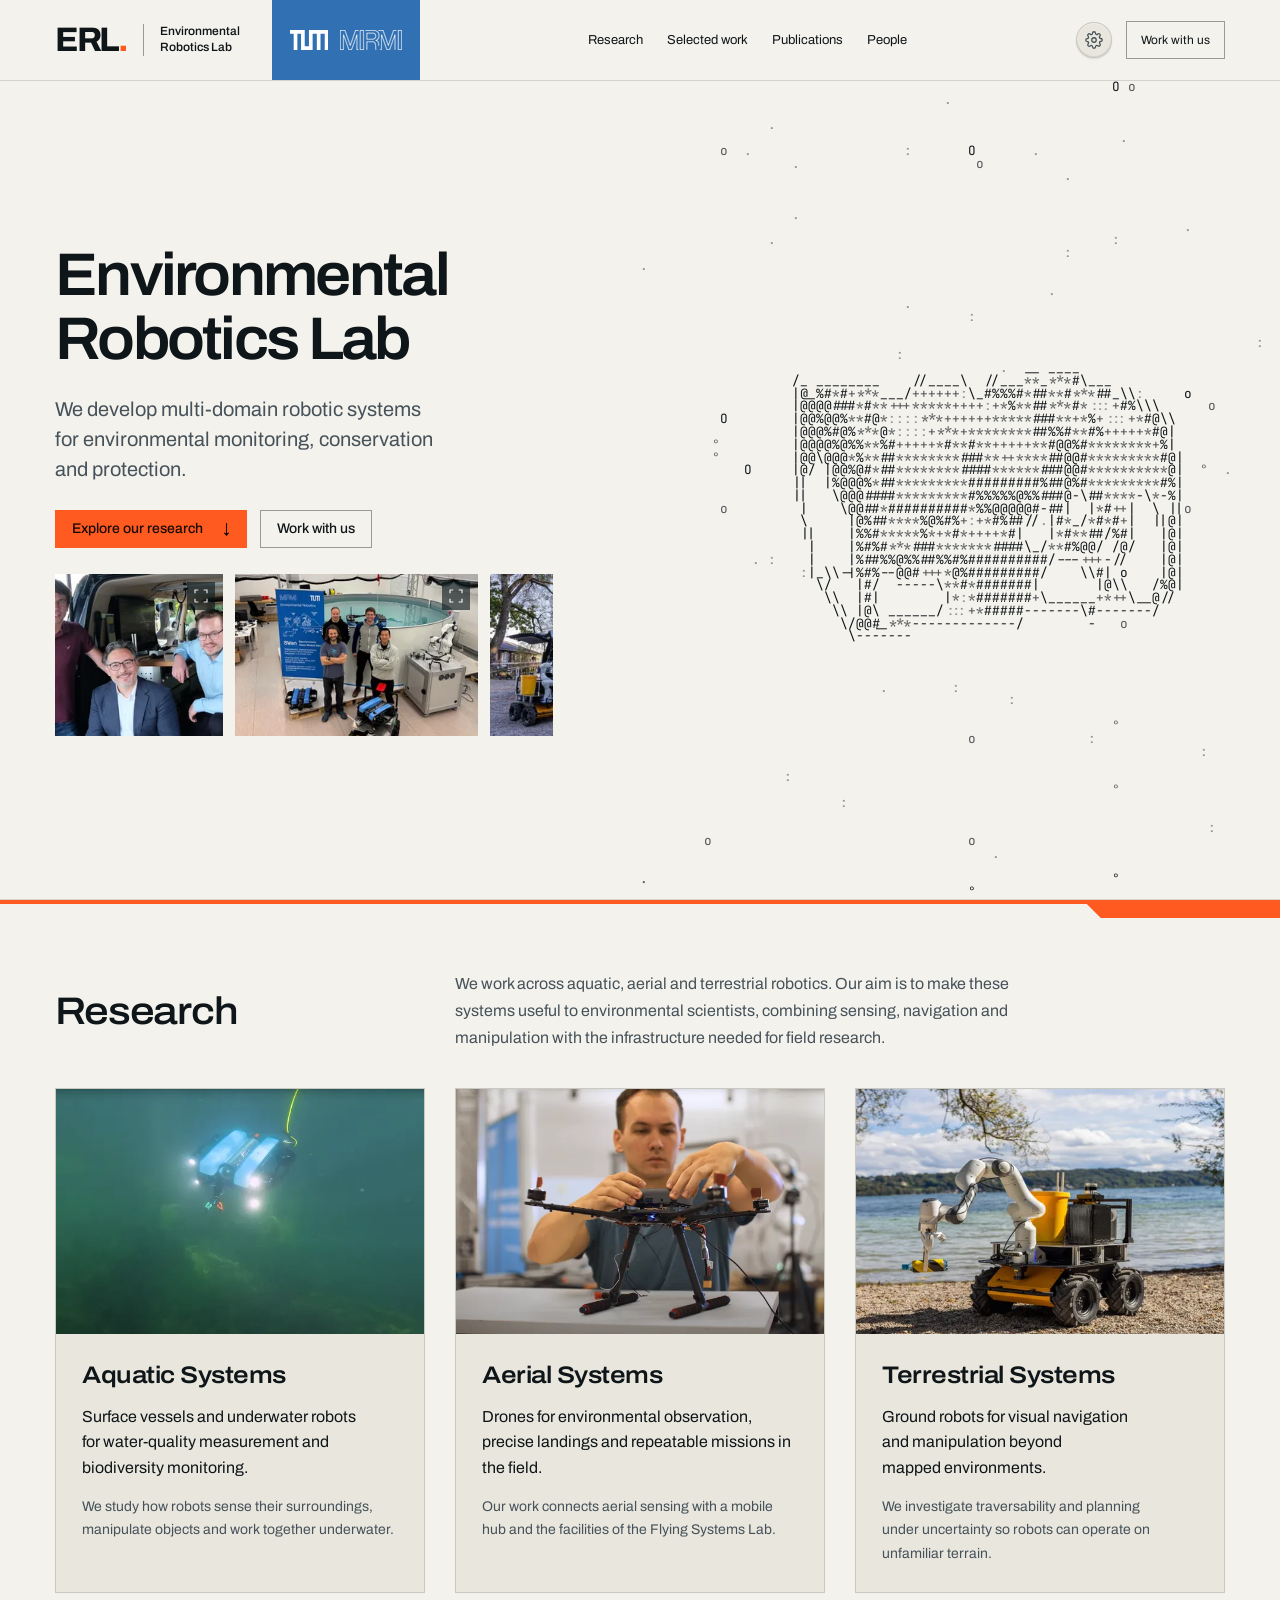
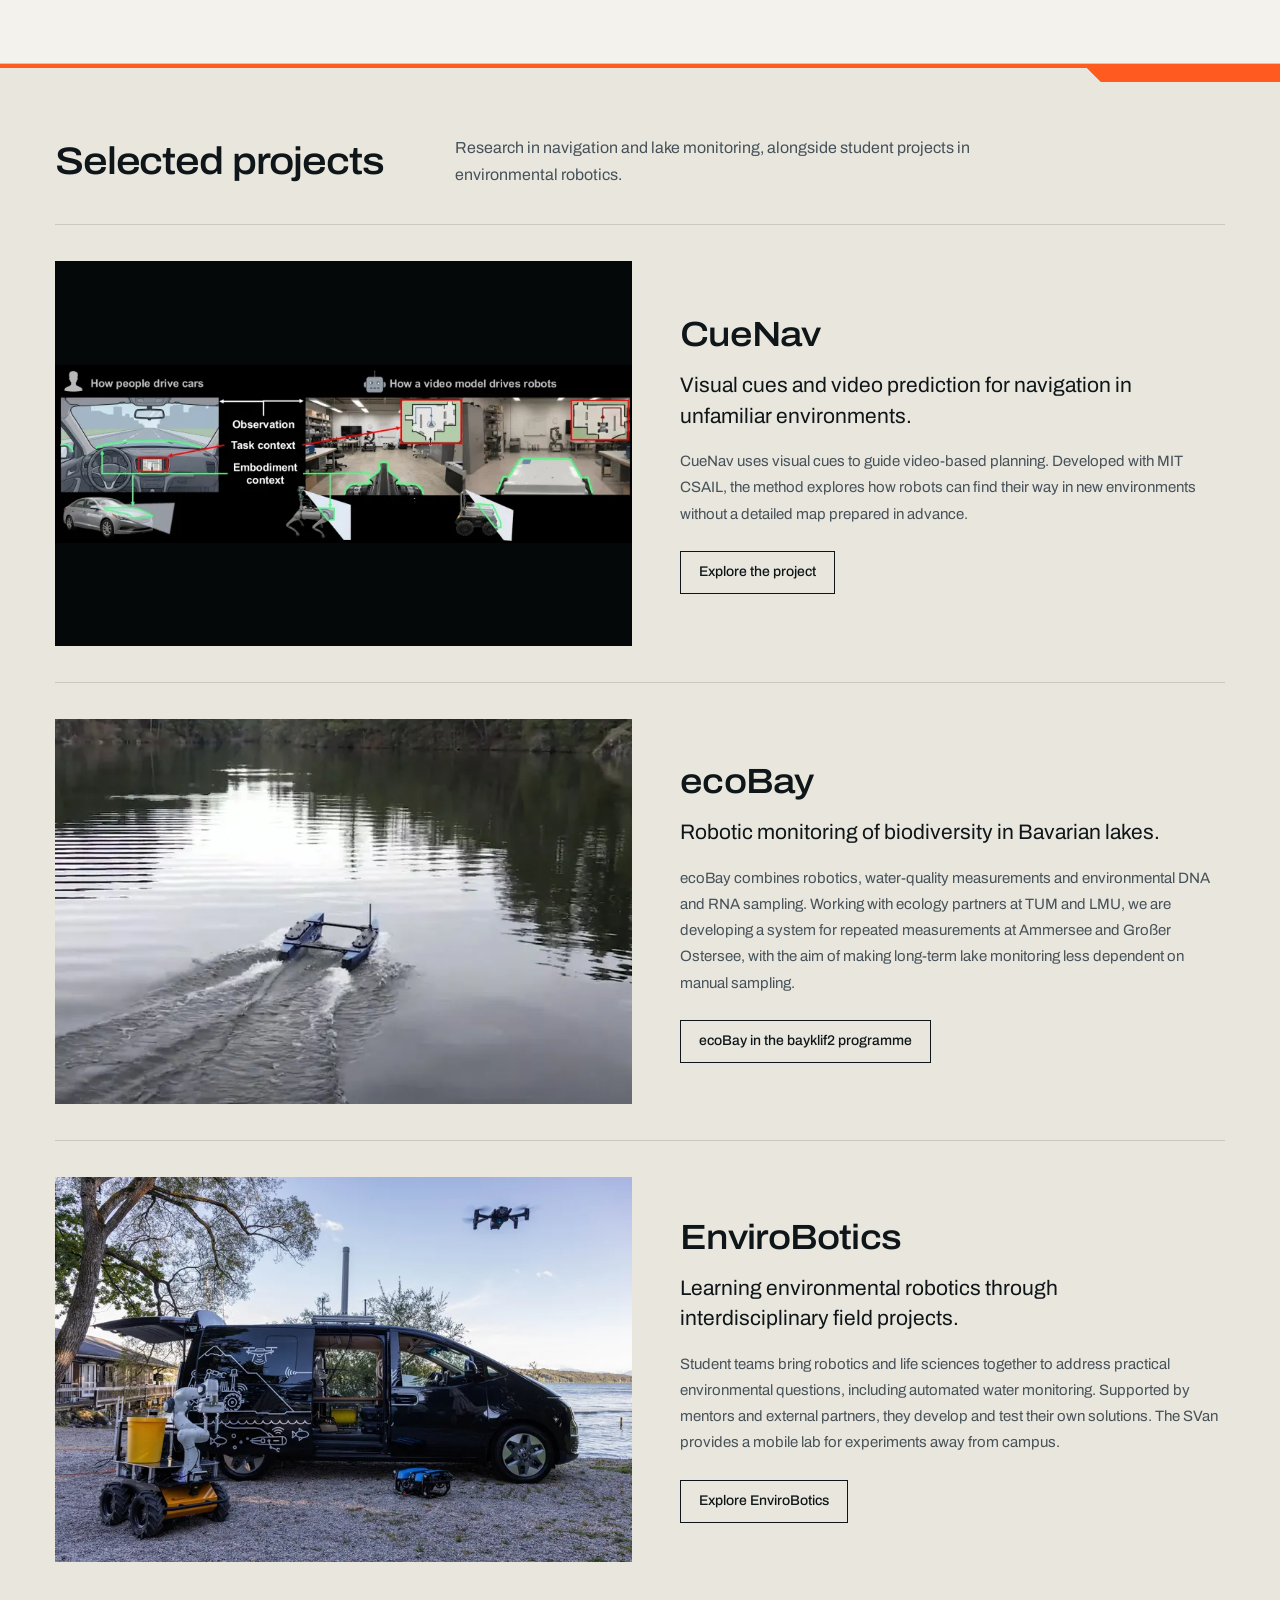
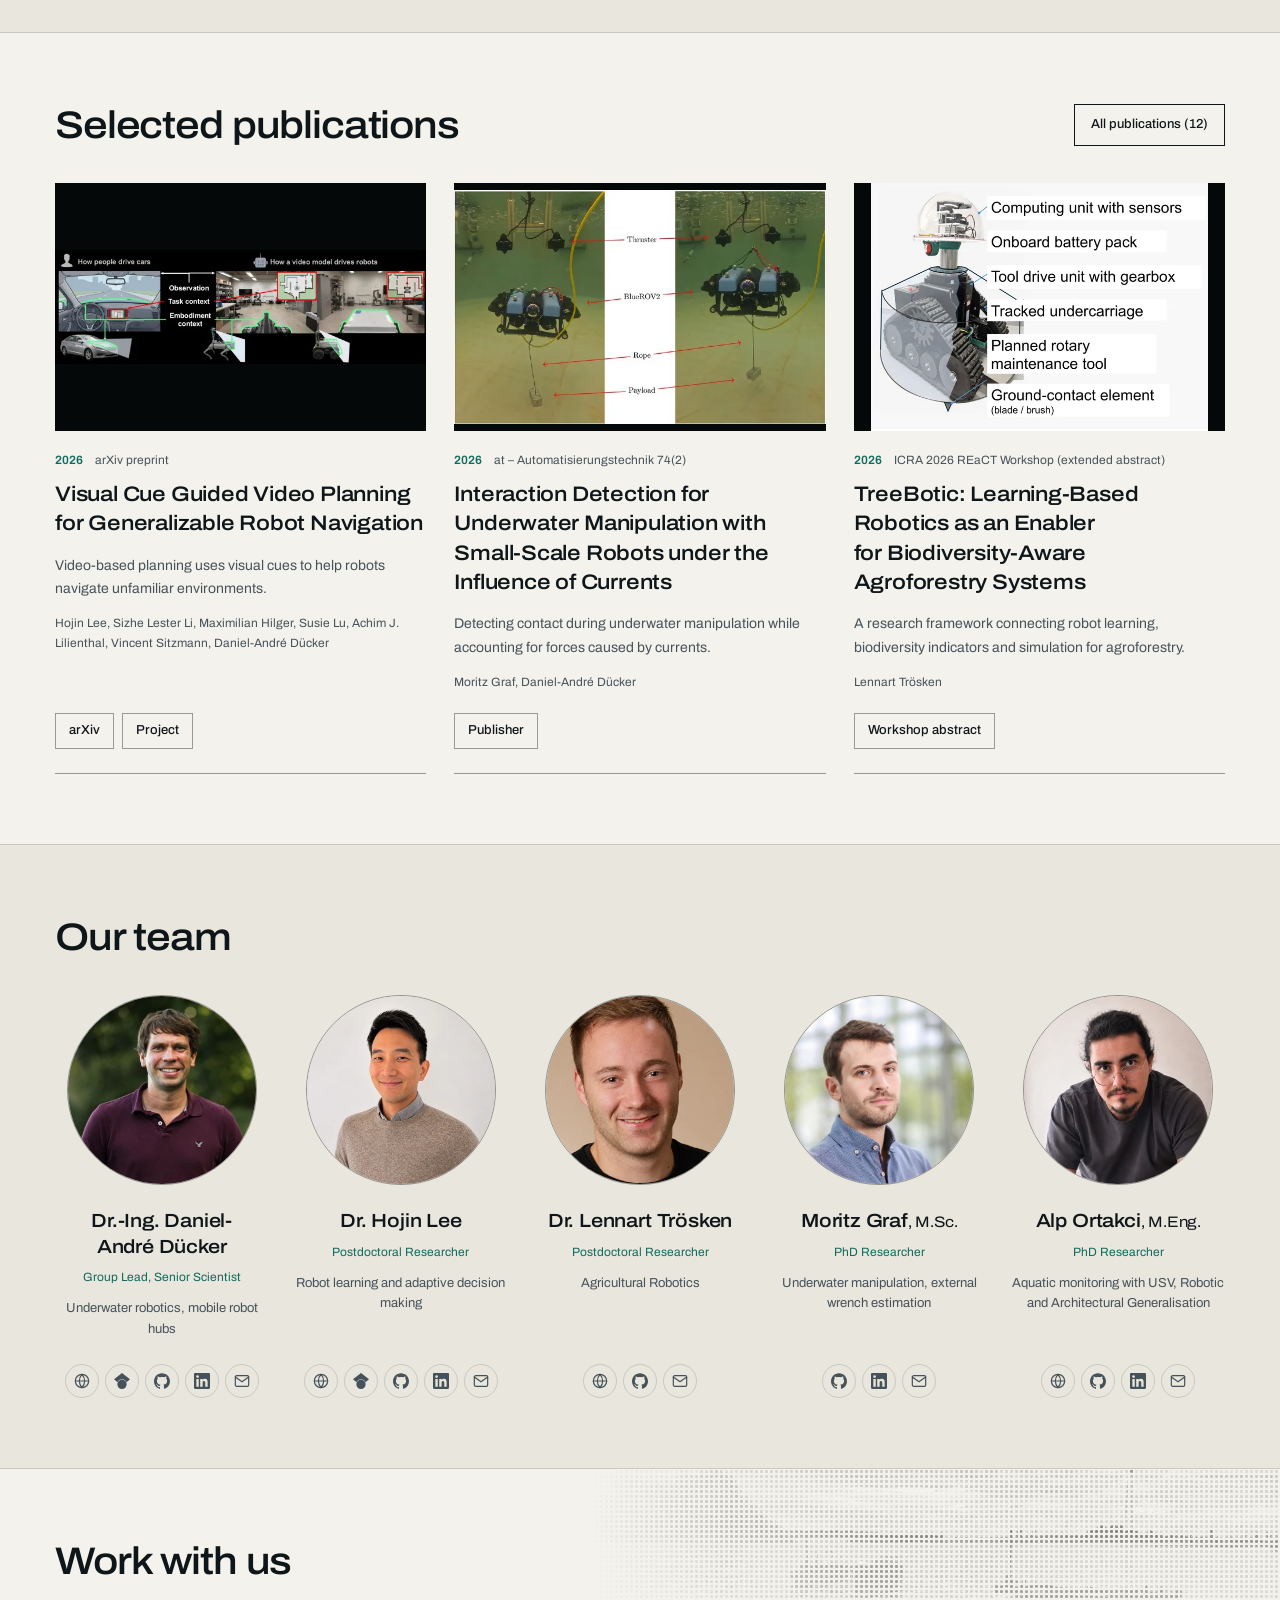
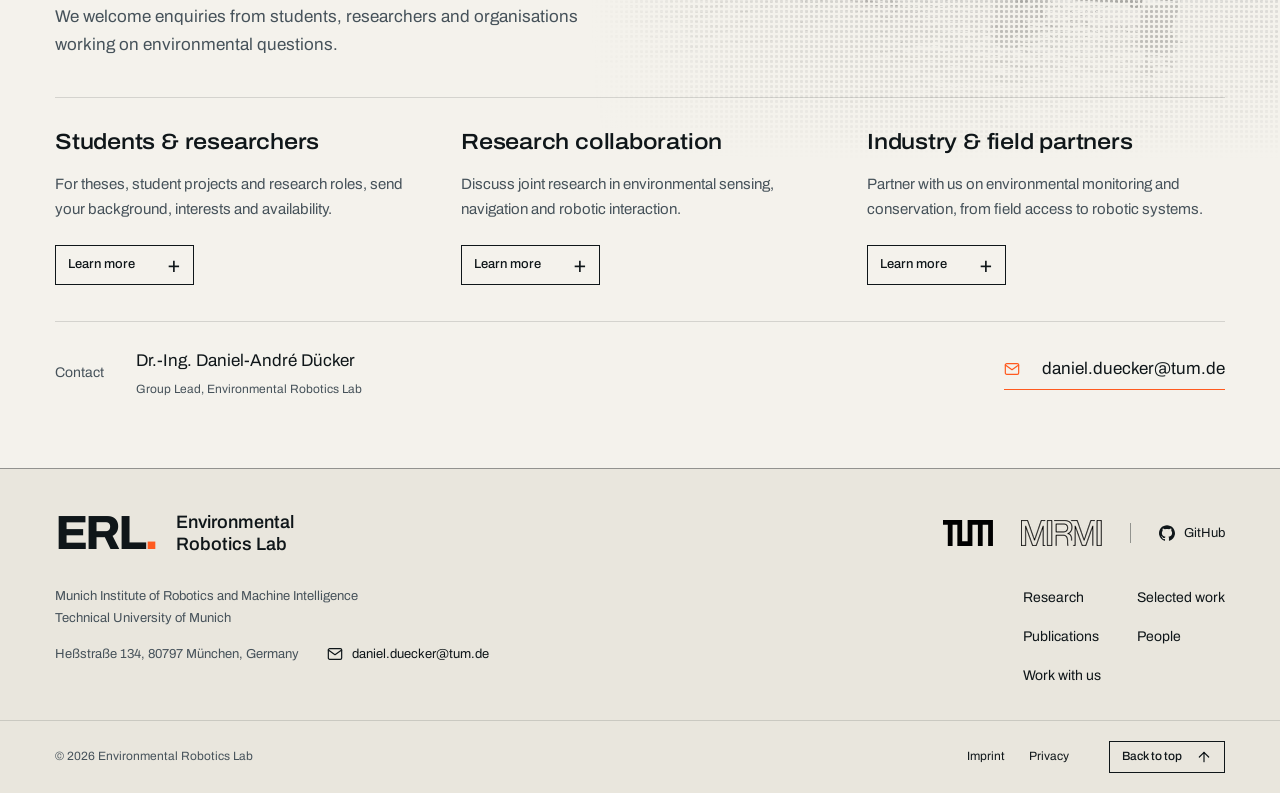
==== index.html @ d3797837 "Publish ERL placeholder website" ====
<!DOCTYPE html><html lang="en"><head><meta charset="utf-8"><meta name="viewport" content="width=device-width, initial-scale=1"><meta name="color-scheme" content="light dark"><title>Environmental Robotics Lab at TUM</title><meta name="description" content="We develop multi-domain robotic systems for environmental monitoring, conservation and protection."><meta property="og:title" content="Environmental Robotics Lab at TUM"><meta property="og:description" content="We develop multi-domain robotic systems for environmental monitoring, conservation and protection."><meta property="og:type" content="website"><meta property="og:url" content="https://environmentalroboticslab.org/"><meta property="og:locale" content="en_GB"><link rel="canonical" href="https://environmentalroboticslab.org/"><link rel="alternate" hreflang="en" href="https://environmentalroboticslab.org/"><link rel="alternate" hreflang="de" href="https://environmentalroboticslab.org/de/"><link rel="alternate" hreflang="x-default" href="https://environmentalroboticslab.org/"><link rel="icon" href="/favicon.svg" type="image/svg+xml"><script>
      (() => {
        let theme = matchMedia('(prefers-color-scheme: dark)').matches ? 'dark' : 'light';
        let motion = 'auto';
        try {
          const override = new URLSearchParams(location.search).get('theme') || localStorage.getItem('theme');
          if (override === 'light' || override === 'dark') theme = override;
          motion = localStorage.getItem('motion') || 'auto';
        } catch {}
        document.documentElement.dataset.theme = theme;
        document.documentElement.dataset.motionChoice = motion;
        document.documentElement.dataset.motion = motion === 'auto' ? (matchMedia('(prefers-reduced-motion: reduce)').matches ? 'reduce' : 'full') : motion;
      })();
    </script><link rel="stylesheet" href="/_astro/Layout.BZlH2zRc.css"><link rel="stylesheet" href="/_astro/index.ygDjmj-7.css"></head><body class="placeholder-site" id="page-top"><a class="skip" href="#main">Skip to content</a><header class="site-header"><div class="shell header-row"><a class="brand" href="/" aria-label="Environmental Robotics Lab at TUM"><span class="brand-mark">ERL<span aria-hidden="true">.</span></span><span class="brand-name">Environmental<br>Robotics Lab</span></a><div class="institution-marks"><a href="https://www.tum.de/en/" aria-label="Technical University of Munich"><svg xmlns:dc="http://purl.org/dc/elements/1.1/" xmlns:cc="http://creativecommons.org/ns#" xmlns:rdf="http://www.w3.org/1999/02/22-rdf-syntax-ns#" xmlns:svg="http://www.w3.org/2000/svg" xmlns:sodipodi="http://sodipodi.sourceforge.net/DTD/sodipodi-0.dtd" xmlns:inkscape="http://www.inkscape.org/namespaces/inkscape" id="Ebene_1" x="0px" y="0px" width="408.16" height="212.46684" viewBox="-16.014 -31 408.16 212.46684" enable-background="new -16.014 -31 149 114" xml:space="preserve" sodipodi:docname="TUM_Web_Logo_blau.svg" inkscape:version="1.0.1 (3bc2e813f5, 2020-09-07)" class="institution-mark"><metadata id="metadata13"><rdf:RDF><cc:Work rdf:about=""><dc:format>image/svg+xml</dc:format><dc:type rdf:resource="http://purl.org/dc/dcmitype/StillImage" /><dc:title>TUM_Web_Logo_blau</dc:title></cc:Work></rdf:RDF></metadata><defs id="defs11" /><sodipodi:namedview pagecolor="#ffffff" bordercolor="#666666" borderopacity="1" objecttolerance="10" gridtolerance="10" guidetolerance="10" inkscape:pageopacity="0" inkscape:pageshadow="2" inkscape:window-width="1920" inkscape:window-height="986" id="namedview9" showgrid="false" fit-margin-top="0" fit-margin-left="0" fit-margin-right="0" fit-margin-bottom="0" inkscape:zoom="1.754386" inkscape:cx="124.61021" inkscape:cy="115.2546" inkscape:window-x="-11" inkscape:window-y="-11" inkscape:window-maximized="1" inkscape:current-layer="Ebene_1" />
<title id="title2">TUM_Web_Logo_blau</title>
<desc id="desc4">TUM</desc>
<path fill="#3070b3" d="m 140.54052,-31 v 173.32822 h 44.72985 V -31 H 392.146 V 181.46685 H 353.00738 V 8.138629 H 308.2775 V 181.46685 H 269.13887 V 8.138629 H 224.40902 V 181.46685 H 101.4019 V 8.138629 H 62.26327 V 181.46685 H 23.12462 V 8.138629 H -16.014 V -31 Z" id="path6" style="stroke-width:5.59123" />
</svg></a><a href="https://www.mirmi.tum.de/en/mirmi/" aria-label="Munich Institute of Robotics and Machine Intelligence"><img src="/_astro/mirmi.BAgoNZDB_Z1UIhLS.webp" srcset="/_astro/mirmi.BAgoNZDB_Z1UIhLS.webp 1x, /_astro/mirmi.BAgoNZDB_12aJum.webp 2x, /_astro/mirmi.BAgoNZDB_1ezzxe.webp 3x" alt="MIRMI" loading="lazy" decoding="async" width="62" height="20" class="institution-mark"></a></div><nav class="desktop-nav" aria-label="Main navigation"><a href="/#research">Research</a><a href="/#work">Selected work</a><a href="/publications/">Publications</a><a href="/#people">People</a></nav><div class="header-tools"><details class="opt" data-options data-astro-cid-2rwairet><summary aria-label="Language, theme and motion" title="Language, theme and motion" data-astro-cid-2rwairet><svg class="opt__icon" width="18" height="18" viewBox="0 0 24 24" aria-hidden="true" fill="none" stroke="currentColor" stroke-width="1.7" stroke-linecap="round" stroke-linejoin="round" data-astro-cid-2rwairet><circle cx="12" cy="12" r="3" data-astro-cid-2rwairet></circle><path d="M19.4 15a1.65 1.65 0 0 0 .33 1.82l.06.06a2 2 0 1 1-2.83 2.83l-.06-.06a1.65 1.65 0 0 0-1.82-.33 1.65 1.65 0 0 0-1 1.51V21a2 2 0 1 1-4 0v-.09a1.65 1.65 0 0 0-1.08-1.51 1.65 1.65 0 0 0-1.82.33l-.06.06a2 2 0 1 1-2.83-2.83l.06-.06a1.65 1.65 0 0 0 .33-1.82 1.65 1.65 0 0 0-1.51-1H3a2 2 0 1 1 0-4h.09A1.65 1.65 0 0 0 4.6 9a1.65 1.65 0 0 0-.33-1.82l-.06-.06a2 2 0 1 1 2.83-2.83l.06.06a1.65 1.65 0 0 0 1.82.33H9a1.65 1.65 0 0 0 1-1.51V3a2 2 0 1 1 4 0v.09a1.65 1.65 0 0 0 1 1.51 1.65 1.65 0 0 0 1.82-.33l.06-.06a2 2 0 1 1 2.83 2.83l-.06.06a1.65 1.65 0 0 0-.33 1.82V9a1.65 1.65 0 0 0 1.51 1H21a2 2 0 1 1 0 4h-.09a1.65 1.65 0 0 0-1.51 1z" data-astro-cid-2rwairet></path></svg></summary><div class="opt__panel" data-astro-cid-2rwairet><p class="label" data-astro-cid-2rwairet>Language</p><div class="opt__row" role="group" aria-label="Language" data-astro-cid-2rwairet><a class="opt__choice opt__language" href="/" data-language-path="/" hreflang="en" lang="en" aria-current="true" data-astro-cid-2rwairet><span data-astro-cid-2rwairet>English</span><svg width="12" height="12" viewBox="0 0 16 16" fill="none" stroke="currentColor" stroke-width="1.8" aria-hidden="true" data-astro-cid-2rwairet><path d="m3 8 3 3 7-7" data-astro-cid-2rwairet></path></svg></a><a class="opt__choice opt__language" href="/de/" data-language-path="/de/" hreflang="de" lang="de" data-astro-cid-2rwairet><span data-astro-cid-2rwairet>Deutsch</span></a></div><p class="label" data-astro-cid-2rwairet>Theme</p><div class="opt__row" role="group" data-astro-cid-2rwairet><button type="button" class="opt__choice" data-theme-set="light" data-astro-cid-2rwairet>Light</button><button type="button" class="opt__choice" data-theme-set="dark" data-astro-cid-2rwairet>Dark</button></div><p class="label" data-astro-cid-2rwairet>Motion</p><div class="opt__row opt__row--3" role="group" data-astro-cid-2rwairet><button type="button" class="opt__choice" data-motion-set="auto" data-astro-cid-2rwairet>Auto</button><button type="button" class="opt__choice" data-motion-set="full" data-astro-cid-2rwairet>On</button><button type="button" class="opt__choice" data-motion-set="reduce" data-astro-cid-2rwairet>Off</button></div></div></details><script type="module">var e=()=>{document.querySelectorAll(`[data-language-path]`).forEach(e=>{e.href=`${e.dataset.languagePath}${location.search}${location.hash}`})};e(),window.addEventListener(`hashchange`,e),window.addEventListener(`popstate`,e);var t=document.documentElement,n=document.querySelectorAll(`[data-theme-set]`),r=()=>n.forEach(e=>e.setAttribute(`aria-current`,String(e.dataset.themeSet===t.dataset.theme)));n.forEach(e=>e.addEventListener(`click`,()=>{let n=e.dataset.themeSet===`dark`?`dark`:`light`;t.dataset.theme=n;try{localStorage.setItem(`theme`,n)}catch{}window.dispatchEvent(new CustomEvent(`themechange`,{detail:n})),r()})),r();var i=document.querySelectorAll(`[data-motion-set]`),a=()=>{try{return localStorage.getItem(`motion`)??`auto`}catch{return`auto`}},o=()=>{let e=a();i.forEach(t=>t.setAttribute(`aria-current`,String(t.dataset.motionSet===e)))};i.forEach(e=>e.addEventListener(`click`,()=>{let n=e.dataset.motionSet??`auto`;try{n===`auto`?localStorage.removeItem(`motion`):localStorage.setItem(`motion`,n)}catch{}let r=matchMedia(`(prefers-reduced-motion: reduce)`).matches?`reduce`:`full`;t.dataset.motionChoice=n,t.dataset.motion=n===`auto`?r:n,window.dispatchEvent(new CustomEvent(`motionchange`,{detail:t.dataset.motion})),o()})),o(),document.querySelectorAll(`[data-options]`).forEach(e=>{document.addEventListener(`click`,t=>{e.open&&!e.contains(t.target)&&(e.open=!1)}),e.addEventListener(`keydown`,t=>{t.key===`Escape`&&(e.open=!1,e.querySelector(`summary`)?.focus())})});</script><a class="header-contact" href="/#contact">Work with us</a><details class="mobile-menu"><summary>Menu<span aria-hidden="true">+</span></summary><nav aria-label="Mobile navigation"><a href="/#research">Research</a><a href="/#work">Selected work</a><a href="/publications/">Publications</a><a href="/#people">People</a><a href="/#contact">Work with us</a></nav></details></div></div></header><main id="main"><section class="intro" aria-labelledby="lab-title"><div class="shell intro-grid"><div class="intro-copy" data-hero-card><h1 id="lab-title">Environmental<br>Robotics Lab</h1><p class="intro-mission">We develop multi-domain robotic systems for environmental monitoring, conservation and protection.</p><div class="intro-actions"><a class="btn btn--signal" href="#research">Explore our research<span aria-hidden="true">↓</span></a><a class="btn intro-contact" href="#contact">Work with us</a></div><div class="intro-photos"><div class="photo-reel" data-reel data-astro-cid-y2kjb6ib><div class="photo-reel__viewport" tabindex="0" role="region" aria-label="Photographs from the lab and field" data-reel-viewport data-astro-cid-y2kjb6ib><div class="photo-reel__track" data-astro-cid-y2kjb6ib><div class="photo-reel__set" data-astro-cid-y2kjb6ib><figure class="photo-reel__frame" data-frame="svan-starnberg" data-astro-cid-y2kjb6ib><button class="photo-reel__open" type="button" data-photo-index="0" data-photo-full="/_astro/svan-starnberg.BFFXSBiD_Z103Bqs.webp" data-photo-caption="Presenting the SVan at Lake Starnberg" data-photo-credit="MIRMI" aria-label="Enlarge photograph: Presenting the SVan at Lake Starnberg" data-astro-cid-y2kjb6ib><picture data-astro-cid-y2kjb6ib="true"><source srcset="/_astro/svan-starnberg.BFFXSBiD_hq3xD.webp 320w, /_astro/svan-starnberg.BFFXSBiD_Z1CQUdt.webp 560w, /_astro/svan-starnberg.BFFXSBiD_Z22VrOw.webp 800w" type="image/webp" sizes="(min-width: 681px) 250px, 45vw"><img src="/_astro/svan-starnberg.BFFXSBiD_1lDxX.jpg" srcset="/_astro/svan-starnberg.BFFXSBiD_Z26AF2K.jpg 320w, /_astro/svan-starnberg.BFFXSBiD_13iu04.jpg 560w, /_astro/svan-starnberg.BFFXSBiD_DdWo1.jpg 800w" alt="Presenting the SVan at Lake Starnberg" sizes="(min-width: 681px) 250px, 45vw" loading="eager" data-astro-cid-y2kjb6ib="true" decoding="async" width="840" height="560"></picture><span class="photo-reel__expand" aria-hidden="true" data-astro-cid-y2kjb6ib><svg viewBox="0 0 24 24" width="16" height="16" fill="none" stroke="currentColor" stroke-width="1.8" data-astro-cid-y2kjb6ib><path d="M8 3H3v5m13-5h5v5M3 16v5h5m13-5v5h-5" data-astro-cid-y2kjb6ib></path></svg></span></button><figcaption data-astro-cid-y2kjb6ib>Presenting the SVan at Lake Starnberg<span data-astro-cid-y2kjb6ib>&copy; MIRMI</span></figcaption></figure><figure class="photo-reel__frame photo-reel__frame--group" data-frame="erl-group-2025" data-astro-cid-y2kjb6ib><button class="photo-reel__open" type="button" data-photo-index="1" data-photo-full="/_astro/team-lab.Znet0iZP_Z2oK2S5.webp" data-photo-caption="In the Environmental Robotics Lab, 2025" data-photo-credit aria-label="Enlarge photograph: In the Environmental Robotics Lab, 2025" data-astro-cid-y2kjb6ib><picture data-astro-cid-y2kjb6ib="true"><source srcset="/_astro/team-lab.Znet0iZP_Z8wGIw.webp 320w, /_astro/team-lab.Znet0iZP_Z1al8nY.webp 560w, /_astro/team-lab.Znet0iZP_1NRJ8I.webp 800w" type="image/webp" sizes="(min-width: 681px) 250px, 45vw"><img src="/_astro/team-lab.Znet0iZP_1242o0.jpg" srcset="/_astro/team-lab.Znet0iZP_26DYDF.jpg 320w, /_astro/team-lab.Znet0iZP_14PxYd.jpg 560w, /_astro/team-lab.Znet0iZP_l2fsJ.jpg 800w" alt="In the Environmental Robotics Lab, 2025" sizes="(min-width: 681px) 250px, 45vw" loading="eager" data-astro-cid-y2kjb6ib="true" decoding="async" width="1600" height="2133"></picture><span class="photo-reel__expand" aria-hidden="true" data-astro-cid-y2kjb6ib><svg viewBox="0 0 24 24" width="16" height="16" fill="none" stroke="currentColor" stroke-width="1.8" data-astro-cid-y2kjb6ib><path d="M8 3H3v5m13-5h5v5M3 16v5h5m13-5v5h-5" data-astro-cid-y2kjb6ib></path></svg></span></button><figcaption data-astro-cid-y2kjb6ib>In the Environmental Robotics Lab, 2025</figcaption></figure><figure class="photo-reel__frame" data-frame="svan-team" data-astro-cid-y2kjb6ib><button class="photo-reel__open" type="button" data-photo-index="2" data-photo-full="/_astro/svan-team.ByA7DaCm_ZsvGXE.webp" data-photo-caption="The SVan with aerial, ground and underwater robots" data-photo-credit aria-label="Enlarge photograph: The SVan with aerial, ground and underwater robots" data-astro-cid-y2kjb6ib><picture data-astro-cid-y2kjb6ib="true"><source srcset="/_astro/svan-team.ByA7DaCm_Z1xKvhz.webp 320w, /_astro/svan-team.ByA7DaCm_Z19W3gS.webp 560w, /_astro/svan-team.ByA7DaCm_Z24p6s9.webp 800w" type="image/webp" sizes="(min-width: 681px) 250px, 45vw"><img src="/_astro/svan-team.ByA7DaCm_Zgq2wm.jpg" srcset="/_astro/svan-team.ByA7DaCm_23A8Qn.jpg 320w, /_astro/svan-team.ByA7DaCm_2roAR4.jpg 560w, /_astro/svan-team.ByA7DaCm_1wVxFN.jpg 800w" alt="The SVan with aerial, ground and underwater robots" sizes="(min-width: 681px) 250px, 45vw" loading="eager" data-astro-cid-y2kjb6ib="true" decoding="async" width="2000" height="1334"></picture><span class="photo-reel__expand" aria-hidden="true" data-astro-cid-y2kjb6ib><svg viewBox="0 0 24 24" width="16" height="16" fill="none" stroke="currentColor" stroke-width="1.8" data-astro-cid-y2kjb6ib><path d="M8 3H3v5m13-5h5v5M3 16v5h5m13-5v5h-5" data-astro-cid-y2kjb6ib></path></svg></span></button><figcaption data-astro-cid-y2kjb6ib>The SVan with aerial, ground and underwater robots</figcaption></figure><figure class="photo-reel__frame" data-frame="mirmi-underwater-lab" data-astro-cid-y2kjb6ib><button class="photo-reel__open" type="button" data-photo-index="3" data-photo-full="/_astro/underwater-lab.B7HQhKQm_1DU628.webp" data-photo-caption="The Underwater Systems Lab" data-photo-credit="MIRMI" aria-label="Enlarge photograph: The Underwater Systems Lab" data-astro-cid-y2kjb6ib><picture data-astro-cid-y2kjb6ib="true"><source srcset="/_astro/underwater-lab.B7HQhKQm_xcN0e.webp 320w, /_astro/underwater-lab.B7HQhKQm_Z1a0AeV.webp 560w, /_astro/underwater-lab.B7HQhKQm_Z29NfJR.webp 800w" type="image/webp" sizes="(min-width: 681px) 250px, 45vw"><img src="/_astro/underwater-lab.B7HQhKQm_y4lwN.jpg" srcset="/_astro/underwater-lab.B7HQhKQm_Z1t4qkv.jpg 320w, /_astro/underwater-lab.B7HQhKQm_1STjeg.jpg 560w, /_astro/underwater-lab.B7HQhKQm_T6DIk.jpg 800w" alt="The Underwater Systems Lab" sizes="(min-width: 681px) 250px, 45vw" loading="eager" data-astro-cid-y2kjb6ib="true" decoding="async" width="2000" height="1500"></picture><span class="photo-reel__expand" aria-hidden="true" data-astro-cid-y2kjb6ib><svg viewBox="0 0 24 24" width="16" height="16" fill="none" stroke="currentColor" stroke-width="1.8" data-astro-cid-y2kjb6ib><path d="M8 3H3v5m13-5h5v5M3 16v5h5m13-5v5h-5" data-astro-cid-y2kjb6ib></path></svg></span></button><figcaption data-astro-cid-y2kjb6ib>The Underwater Systems Lab<span data-astro-cid-y2kjb6ib>&copy; MIRMI</span></figcaption></figure><figure class="photo-reel__frame" data-frame="drone-field" data-astro-cid-y2kjb6ib><button class="photo-reel__open" type="button" data-photo-index="4" data-photo-full="/_astro/drone-field.CZsC-nvO_1E63QA.webp" data-photo-caption="Drone flight during field work" data-photo-credit aria-label="Enlarge photograph: Drone flight during field work" data-astro-cid-y2kjb6ib><picture data-astro-cid-y2kjb6ib="true"><source srcset="/_astro/drone-field.CZsC-nvO_Z28nDnq.webp 320w, /_astro/drone-field.CZsC-nvO_1jPjT.webp 560w, /_astro/drone-field.CZsC-nvO_2mzF1f.webp 800w" type="image/webp" sizes="(min-width: 681px) 250px, 45vw"><img src="/_astro/drone-field.CZsC-nvO_Z14fdel.jpg" srcset="/_astro/drone-field.CZsC-nvO_1e2el2.jpg 320w, /_astro/drone-field.CZsC-nvO_Z1GrpKz.jpg 560w, /_astro/drone-field.CZsC-nvO_DNoUL.jpg 800w" alt="Drone flight during field work" sizes="(min-width: 681px) 250px, 45vw" loading="lazy" data-astro-cid-y2kjb6ib="true" decoding="async" width="2000" height="1334"></picture><span class="photo-reel__expand" aria-hidden="true" data-astro-cid-y2kjb6ib><svg viewBox="0 0 24 24" width="16" height="16" fill="none" stroke="currentColor" stroke-width="1.8" data-astro-cid-y2kjb6ib><path d="M8 3H3v5m13-5h5v5M3 16v5h5m13-5v5h-5" data-astro-cid-y2kjb6ib></path></svg></span></button><figcaption data-astro-cid-y2kjb6ib>Drone flight during field work</figcaption></figure><figure class="photo-reel__frame" data-frame="svan-field" data-astro-cid-y2kjb6ib><button class="photo-reel__open" type="button" data-photo-index="5" data-photo-full="/_astro/svan-field.Ca-mg3RB_1EUya.webp" data-photo-caption="The SVan and its robot team" data-photo-credit="Hyundai" aria-label="Enlarge photograph: The SVan and its robot team" data-astro-cid-y2kjb6ib><picture data-astro-cid-y2kjb6ib="true"><source srcset="/_astro/svan-field.Ca-mg3RB_vTtYX.webp 320w, /_astro/svan-field.Ca-mg3RB_ZxjdTV.webp 560w, /_astro/svan-field.Ca-mg3RB_2qYn7s.webp 800w" type="image/webp" sizes="(min-width: 681px) 250px, 45vw"><img src="/_astro/svan-field.Ca-mg3RB_2qgBHJ.jpg" srcset="/_astro/svan-field.Ca-mg3RB_Z2j5WqL.jpg 320w, /_astro/svan-field.Ca-mg3RB_1GRssg.jpg 560w, /_astro/svan-field.Ca-mg3RB_Zo14jh.jpg 800w" alt="The SVan and its robot team" sizes="(min-width: 681px) 250px, 45vw" loading="lazy" data-astro-cid-y2kjb6ib="true" decoding="async" width="840" height="560"></picture><span class="photo-reel__expand" aria-hidden="true" data-astro-cid-y2kjb6ib><svg viewBox="0 0 24 24" width="16" height="16" fill="none" stroke="currentColor" stroke-width="1.8" data-astro-cid-y2kjb6ib><path d="M8 3H3v5m13-5h5v5M3 16v5h5m13-5v5h-5" data-astro-cid-y2kjb6ib></path></svg></span></button><figcaption data-astro-cid-y2kjb6ib>The SVan and its robot team<span data-astro-cid-y2kjb6ib>&copy; Hyundai</span></figcaption></figure><figure class="photo-reel__frame" data-frame="husky-shore" data-astro-cid-y2kjb6ib><button class="photo-reel__open" type="button" data-photo-index="6" data-photo-full="/_astro/husky-shore.7jEYjudq_gYQL2.webp" data-photo-caption="Husky ground robot with a manipulator at the lake shore" data-photo-credit aria-label="Enlarge photograph: Husky ground robot with a manipulator at the lake shore" data-astro-cid-y2kjb6ib><picture data-astro-cid-y2kjb6ib="true"><source srcset="/_astro/husky-shore.7jEYjudq_1umBVi.webp 320w, /_astro/husky-shore.7jEYjudq_1wFgXK.webp 560w, /_astro/husky-shore.7jEYjudq_2hoEKr.webp 800w" type="image/webp" sizes="(min-width: 681px) 250px, 45vw"><img src="/_astro/husky-shore.7jEYjudq_Z1xHV9g.jpg" srcset="/_astro/husky-shore.7jEYjudq_ZdoD9b.jpg 320w, /_astro/husky-shore.7jEYjudq_Zb5Y6I.jpg 560w, /_astro/husky-shore.7jEYjudq_yCoEX.jpg 800w" alt="Husky ground robot with a manipulator at the lake shore" sizes="(min-width: 681px) 250px, 45vw" loading="lazy" data-astro-cid-y2kjb6ib="true" decoding="async" width="2000" height="1500"></picture><span class="photo-reel__expand" aria-hidden="true" data-astro-cid-y2kjb6ib><svg viewBox="0 0 24 24" width="16" height="16" fill="none" stroke="currentColor" stroke-width="1.8" data-astro-cid-y2kjb6ib><path d="M8 3H3v5m13-5h5v5M3 16v5h5m13-5v5h-5" data-astro-cid-y2kjb6ib></path></svg></span></button><figcaption data-astro-cid-y2kjb6ib>Husky ground robot with a manipulator at the lake shore</figcaption></figure><figure class="photo-reel__frame" data-frame="lab-rov" data-astro-cid-y2kjb6ib><button class="photo-reel__open" type="button" data-photo-index="7" data-photo-full="/_astro/lab-rov.DZ6GX-1U_1IDtr1.webp" data-photo-caption="Preparing an underwater robot" data-photo-credit="Hyundai" aria-label="Enlarge photograph: Preparing an underwater robot" data-astro-cid-y2kjb6ib><picture data-astro-cid-y2kjb6ib="true"><source srcset="/_astro/lab-rov.DZ6GX-1U_ZgQ4A2.webp 320w, /_astro/lab-rov.DZ6GX-1U_1tI9KU.webp 560w, /_astro/lab-rov.DZ6GX-1U_Z9pzPg.webp 800w" type="image/webp" sizes="(min-width: 681px) 250px, 45vw"><img src="/_astro/lab-rov.DZ6GX-1U_ZXTVGS.jpg" srcset="/_astro/lab-rov.DZ6GX-1U_1MbQan.jpg 320w, /_astro/lab-rov.DZ6GX-1U_Z1wq3hB.jpg 560w, /_astro/lab-rov.DZ6GX-1U_1TCkU9.jpg 800w" alt="Preparing an underwater robot" sizes="(min-width: 681px) 250px, 45vw" loading="lazy" data-astro-cid-y2kjb6ib="true" decoding="async" width="840" height="560"></picture><span class="photo-reel__expand" aria-hidden="true" data-astro-cid-y2kjb6ib><svg viewBox="0 0 24 24" width="16" height="16" fill="none" stroke="currentColor" stroke-width="1.8" data-astro-cid-y2kjb6ib><path d="M8 3H3v5m13-5h5v5M3 16v5h5m13-5v5h-5" data-astro-cid-y2kjb6ib></path></svg></span></button><figcaption data-astro-cid-y2kjb6ib>Preparing an underwater robot<span data-astro-cid-y2kjb6ib>&copy; Hyundai</span></figcaption></figure><figure class="photo-reel__frame" data-frame="field-equipment" data-astro-cid-y2kjb6ib><button class="photo-reel__open" type="button" data-photo-index="8" data-photo-full="/_astro/field-equipment.shcoHc1h_276IKD.webp" data-photo-caption="Preparing the robots and equipment for field work" data-photo-credit aria-label="Enlarge photograph: Preparing the robots and equipment for field work" data-astro-cid-y2kjb6ib><picture data-astro-cid-y2kjb6ib="true"><source srcset="/_astro/field-equipment.shcoHc1h_Z1wb3oL.webp 320w, /_astro/field-equipment.shcoHc1h_qImbV.webp 560w, /_astro/field-equipment.shcoHc1h_Z1X8Ch4.webp 800w" type="image/webp" sizes="(min-width: 681px) 250px, 45vw"><img src="/_astro/field-equipment.shcoHc1h_Z1kYvIU.jpg" srcset="/_astro/field-equipment.shcoHc1h_1UDwGv.jpg 320w, /_astro/field-equipment.shcoHc1h_Z1bDbvI.jpg 560w, /_astro/field-equipment.shcoHc1h_1tFWOd.jpg 800w" alt="Preparing the robots and equipment for field work" sizes="(min-width: 681px) 250px, 45vw" loading="lazy" data-astro-cid-y2kjb6ib="true" decoding="async" width="2000" height="1500"></picture><span class="photo-reel__expand" aria-hidden="true" data-astro-cid-y2kjb6ib><svg viewBox="0 0 24 24" width="16" height="16" fill="none" stroke="currentColor" stroke-width="1.8" data-astro-cid-y2kjb6ib><path d="M8 3H3v5m13-5h5v5M3 16v5h5m13-5v5h-5" data-astro-cid-y2kjb6ib></path></svg></span></button><figcaption data-astro-cid-y2kjb6ib>Preparing the robots and equipment for field work</figcaption></figure><figure class="photo-reel__frame" data-frame="mirmi-husky" data-astro-cid-y2kjb6ib><button class="photo-reel__open" type="button" data-photo-index="9" data-photo-full="/_astro/hero.CRDC8Xeg_IJ7wm.webp" data-photo-caption="The Husky A200 on the shore" data-photo-credit="MIRMI" aria-label="Enlarge photograph: The Husky A200 on the shore" data-astro-cid-y2kjb6ib><picture data-astro-cid-y2kjb6ib="true"><source srcset="/_astro/hero.CRDC8Xeg_ZSfmCL.webp 320w, /_astro/hero.CRDC8Xeg_Zv3wAC.webp 560w, /_astro/hero.CRDC8Xeg_1ghINu.webp 800w" type="image/webp" sizes="(min-width: 681px) 250px, 45vw"><img src="/_astro/hero.CRDC8Xeg_1KFMjd.jpg" srcset="/_astro/hero.CRDC8Xeg_ZYbIGO.jpg 320w, /_astro/hero.CRDC8Xeg_ZAYSEF.jpg 560w, /_astro/hero.CRDC8Xeg_1almJr.jpg 800w" alt="The Husky A200 on the shore" sizes="(min-width: 681px) 250px, 45vw" loading="lazy" data-astro-cid-y2kjb6ib="true" decoding="async" width="1920" height="1080"></picture><span class="photo-reel__expand" aria-hidden="true" data-astro-cid-y2kjb6ib><svg viewBox="0 0 24 24" width="16" height="16" fill="none" stroke="currentColor" stroke-width="1.8" data-astro-cid-y2kjb6ib><path d="M8 3H3v5m13-5h5v5M3 16v5h5m13-5v5h-5" data-astro-cid-y2kjb6ib></path></svg></span></button><figcaption data-astro-cid-y2kjb6ib>The Husky A200 on the shore<span data-astro-cid-y2kjb6ib>&copy; MIRMI</span></figcaption></figure><figure class="photo-reel__frame" data-frame="svan-husky" data-astro-cid-y2kjb6ib><button class="photo-reel__open" type="button" data-photo-index="10" data-photo-full="/_astro/svan-husky.B1PPVNvh_2ri6xu.webp" data-photo-caption="The ground robot leaves the SVan" data-photo-credit="Hyundai" aria-label="Enlarge photograph: The ground robot leaves the SVan" data-astro-cid-y2kjb6ib><picture data-astro-cid-y2kjb6ib="true"><source srcset="/_astro/svan-husky.B1PPVNvh_Z28EsOD.webp 320w, /_astro/svan-husky.B1PPVNvh_1RiW4o.webp 560w, /_astro/svan-husky.B1PPVNvh_ZdzzH9.webp 800w" type="image/webp" sizes="(min-width: 681px) 250px, 45vw"><img src="/_astro/svan-husky.B1PPVNvh_Zeil6R.jpg" srcset="/_astro/svan-husky.B1PPVNvh_6wdxy.jpg 320w, /_astro/svan-husky.B1PPVNvh_ZWGuml.jpg 560w, /_astro/svan-husky.B1PPVNvh_21B6F3.jpg 800w" alt="The ground robot leaves the SVan" sizes="(min-width: 681px) 250px, 45vw" loading="lazy" data-astro-cid-y2kjb6ib="true" decoding="async" width="840" height="560"></picture><span class="photo-reel__expand" aria-hidden="true" data-astro-cid-y2kjb6ib><svg viewBox="0 0 24 24" width="16" height="16" fill="none" stroke="currentColor" stroke-width="1.8" data-astro-cid-y2kjb6ib><path d="M8 3H3v5m13-5h5v5M3 16v5h5m13-5v5h-5" data-astro-cid-y2kjb6ib></path></svg></span></button><figcaption data-astro-cid-y2kjb6ib>The ground robot leaves the SVan<span data-astro-cid-y2kjb6ib>&copy; Hyundai</span></figcaption></figure><figure class="photo-reel__frame" data-frame="lab-gripper" data-astro-cid-y2kjb6ib><button class="photo-reel__open" type="button" data-photo-index="11" data-photo-full="/_astro/lab-gripper.DUZh8WIg_1MgPO5.webp" data-photo-caption="Adjusting a gripper" data-photo-credit="Hyundai" aria-label="Enlarge photograph: Adjusting a gripper" data-astro-cid-y2kjb6ib><picture data-astro-cid-y2kjb6ib="true"><source srcset="/_astro/lab-gripper.DUZh8WIg_Z1anCtf.webp 320w, /_astro/lab-gripper.DUZh8WIg_gyd8Q.webp 560w, /_astro/lab-gripper.DUZh8WIg_ZCSP2p.webp 800w" type="image/webp" sizes="(min-width: 681px) 250px, 45vw"><img src="/_astro/lab-gripper.DUZh8WIg_V6oQ.jpg" srcset="/_astro/lab-gripper.DUZh8WIg_2qX1EH.jpg 320w, /_astro/lab-gripper.DUZh8WIg_Z1chgw8.jpg 560w, /_astro/lab-gripper.DUZh8WIg_Z26JjHo.jpg 800w" alt="Adjusting a gripper" sizes="(min-width: 681px) 250px, 45vw" loading="lazy" data-astro-cid-y2kjb6ib="true" decoding="async" width="840" height="560"></picture><span class="photo-reel__expand" aria-hidden="true" data-astro-cid-y2kjb6ib><svg viewBox="0 0 24 24" width="16" height="16" fill="none" stroke="currentColor" stroke-width="1.8" data-astro-cid-y2kjb6ib><path d="M8 3H3v5m13-5h5v5M3 16v5h5m13-5v5h-5" data-astro-cid-y2kjb6ib></path></svg></span></button><figcaption data-astro-cid-y2kjb6ib>Adjusting a gripper<span data-astro-cid-y2kjb6ib>&copy; Hyundai</span></figcaption></figure><figure class="photo-reel__frame" data-frame="mirmi-flying-lab" data-astro-cid-y2kjb6ib><button class="photo-reel__open" type="button" data-photo-index="12" data-photo-full="/_astro/flying-lab.ND0EibVc_V21AY.webp" data-photo-caption="The Flying Systems Lab" data-photo-credit="MIRMI" aria-label="Enlarge photograph: The Flying Systems Lab" data-astro-cid-y2kjb6ib><picture data-astro-cid-y2kjb6ib="true"><source srcset="/_astro/flying-lab.ND0EibVc_1xpLM9.webp 320w, /_astro/flying-lab.ND0EibVc_PARto.webp 560w, /_astro/flying-lab.ND0EibVc_QcGTR.webp 800w" type="image/webp" sizes="(min-width: 681px) 250px, 45vw"><img src="/_astro/flying-lab.ND0EibVc_Z2b2zs2.jpg" srcset="/_astro/flying-lab.ND0EibVc_4zi7a.jpg 320w, /_astro/flying-lab.ND0EibVc_ZCeBbA.jpg 560w, /_astro/flying-lab.ND0EibVc_ZBCLK7.jpg 800w" alt="The Flying Systems Lab" sizes="(min-width: 681px) 250px, 45vw" loading="lazy" data-astro-cid-y2kjb6ib="true" decoding="async" width="1210" height="908"></picture><span class="photo-reel__expand" aria-hidden="true" data-astro-cid-y2kjb6ib><svg viewBox="0 0 24 24" width="16" height="16" fill="none" stroke="currentColor" stroke-width="1.8" data-astro-cid-y2kjb6ib><path d="M8 3H3v5m13-5h5v5M3 16v5h5m13-5v5h-5" data-astro-cid-y2kjb6ib></path></svg></span></button><figcaption data-astro-cid-y2kjb6ib>The Flying Systems Lab<span data-astro-cid-y2kjb6ib>&copy; MIRMI</span></figcaption></figure><figure class="photo-reel__frame" data-frame="svan-arm" data-astro-cid-y2kjb6ib><button class="photo-reel__open" type="button" data-photo-index="13" data-photo-full="/_astro/svan-arm.BhM7BFff_Z2qCOdS.webp" data-photo-caption="The mobile manipulator at the SVan" data-photo-credit="Hyundai" aria-label="Enlarge photograph: The mobile manipulator at the SVan" data-astro-cid-y2kjb6ib><picture data-astro-cid-y2kjb6ib="true"><source srcset="/_astro/svan-arm.BhM7BFff_Z1E2M5G.webp 320w, /_astro/svan-arm.BhM7BFff_19odaW.webp 560w, /_astro/svan-arm.BhM7BFff_ZTnMbV.webp 800w" type="image/webp" sizes="(min-width: 681px) 250px, 45vw"><img src="/_astro/svan-arm.BhM7BFff_Z7JDOW.jpg" srcset="/_astro/svan-arm.BhM7BFff_1n3jEN.jpg 320w, /_astro/svan-arm.BhM7BFff_ZSGNRu.jpg 560w, /_astro/svan-arm.BhM7BFff_27Hjyy.jpg 800w" alt="The mobile manipulator at the SVan" sizes="(min-width: 681px) 250px, 45vw" loading="lazy" data-astro-cid-y2kjb6ib="true" decoding="async" width="840" height="560"></picture><span class="photo-reel__expand" aria-hidden="true" data-astro-cid-y2kjb6ib><svg viewBox="0 0 24 24" width="16" height="16" fill="none" stroke="currentColor" stroke-width="1.8" data-astro-cid-y2kjb6ib><path d="M8 3H3v5m13-5h5v5M3 16v5h5m13-5v5h-5" data-astro-cid-y2kjb6ib></path></svg></span></button><figcaption data-astro-cid-y2kjb6ib>The mobile manipulator at the SVan<span data-astro-cid-y2kjb6ib>&copy; Hyundai</span></figcaption></figure><figure class="photo-reel__frame" data-frame="lab-drone-build" data-astro-cid-y2kjb6ib><button class="photo-reel__open" type="button" data-photo-index="14" data-photo-full="/_astro/lab-drone-build.BRE1HMnp_ZeN119.webp" data-photo-caption="Working on a drone" data-photo-credit="Hyundai" aria-label="Enlarge photograph: Working on a drone" data-astro-cid-y2kjb6ib><picture data-astro-cid-y2kjb6ib="true"><source srcset="/_astro/lab-drone-build.BRE1HMnp_XpfjV.webp 320w, /_astro/lab-drone-build.BRE1HMnp_1nbKv6.webp 560w, /_astro/lab-drone-build.BRE1HMnp_1R9lsJ.webp 800w" type="image/webp" sizes="(min-width: 681px) 250px, 45vw"><img src="/_astro/lab-drone-build.BRE1HMnp_WPeLs.jpg" srcset="/_astro/lab-drone-build.BRE1HMnp_Z22FnHb.jpg 320w, /_astro/lab-drone-build.BRE1HMnp_Z1CSRw1.jpg 560w, /_astro/lab-drone-build.BRE1HMnp_Z18Vhyn.jpg 800w" alt="Working on a drone" sizes="(min-width: 681px) 250px, 45vw" loading="lazy" data-astro-cid-y2kjb6ib="true" decoding="async" width="840" height="560"></picture><span class="photo-reel__expand" aria-hidden="true" data-astro-cid-y2kjb6ib><svg viewBox="0 0 24 24" width="16" height="16" fill="none" stroke="currentColor" stroke-width="1.8" data-astro-cid-y2kjb6ib><path d="M8 3H3v5m13-5h5v5M3 16v5h5m13-5v5h-5" data-astro-cid-y2kjb6ib></path></svg></span></button><figcaption data-astro-cid-y2kjb6ib>Working on a drone<span data-astro-cid-y2kjb6ib>&copy; Hyundai</span></figcaption></figure><figure class="photo-reel__frame" data-frame="mirmi-bluerov2" data-astro-cid-y2kjb6ib><button class="photo-reel__open" type="button" data-photo-index="15" data-photo-full="/_astro/hero.Cu0DKiqY_Z2vGY6w.webp" data-photo-caption="The BlueROV2 at the lake" data-photo-credit="MIRMI" aria-label="Enlarge photograph: The BlueROV2 at the lake" data-astro-cid-y2kjb6ib><picture data-astro-cid-y2kjb6ib="true"><source srcset="/_astro/hero.Cu0DKiqY_lFGtY.webp 320w, /_astro/hero.Cu0DKiqY_Z1bUyWO.webp 560w, /_astro/hero.Cu0DKiqY_Zc8A9G.webp 800w" type="image/webp" sizes="(min-width: 681px) 250px, 45vw"><img src="/_astro/hero.Cu0DKiqY_14t2J3.jpg" srcset="/_astro/hero.Cu0DKiqY_fJkpV.jpg 320w, /_astro/hero.Cu0DKiqY_Z1hQV1R.jpg 560w, /_astro/hero.Cu0DKiqY_Zi4WdJ.jpg 800w" alt="The BlueROV2 at the lake" sizes="(min-width: 681px) 250px, 45vw" loading="lazy" data-astro-cid-y2kjb6ib="true" decoding="async" width="2400" height="1600"></picture><span class="photo-reel__expand" aria-hidden="true" data-astro-cid-y2kjb6ib><svg viewBox="0 0 24 24" width="16" height="16" fill="none" stroke="currentColor" stroke-width="1.8" data-astro-cid-y2kjb6ib><path d="M8 3H3v5m13-5h5v5M3 16v5h5m13-5v5h-5" data-astro-cid-y2kjb6ib></path></svg></span></button><figcaption data-astro-cid-y2kjb6ib>The BlueROV2 at the lake<span data-astro-cid-y2kjb6ib>&copy; MIRMI</span></figcaption></figure><figure class="photo-reel__frame" data-frame="svan-inside" data-astro-cid-y2kjb6ib><button class="photo-reel__open" type="button" data-photo-index="16" data-photo-full="/_astro/svan-inside.DwChFEyE_Z1Umx8K.webp" data-photo-caption="Inside the SVan" data-photo-credit="Hyundai" aria-label="Enlarge photograph: Inside the SVan" data-astro-cid-y2kjb6ib><picture data-astro-cid-y2kjb6ib="true"><source srcset="/_astro/svan-inside.DwChFEyE_ca7mQ.webp 320w, /_astro/svan-inside.DwChFEyE_1D6WYW.webp 560w, /_astro/svan-inside.DwChFEyE_IDTNG.webp 800w" type="image/webp" sizes="(min-width: 681px) 250px, 45vw"><img src="/_astro/svan-inside.DwChFEyE_1ntQfW.jpg" srcset="/_astro/svan-inside.DwChFEyE_Z1gFmi8.jpg 320w, /_astro/svan-inside.DwChFEyE_agtjX.jpg 560w, /_astro/svan-inside.DwChFEyE_ZJbyQi.jpg 800w" alt="Inside the SVan" sizes="(min-width: 681px) 250px, 45vw" loading="lazy" data-astro-cid-y2kjb6ib="true" decoding="async" width="840" height="560"></picture><span class="photo-reel__expand" aria-hidden="true" data-astro-cid-y2kjb6ib><svg viewBox="0 0 24 24" width="16" height="16" fill="none" stroke="currentColor" stroke-width="1.8" data-astro-cid-y2kjb6ib><path d="M8 3H3v5m13-5h5v5M3 16v5h5m13-5v5h-5" data-astro-cid-y2kjb6ib></path></svg></span></button><figcaption data-astro-cid-y2kjb6ib>Inside the SVan<span data-astro-cid-y2kjb6ib>&copy; Hyundai</span></figcaption></figure><figure class="photo-reel__frame" data-frame="lab-drone" data-astro-cid-y2kjb6ib><button class="photo-reel__open" type="button" data-photo-index="17" data-photo-full="/_astro/lab-drone.DkpEHpT5_1oVQlQ.webp" data-photo-caption="A drone in the lab" data-photo-credit="Hyundai" aria-label="Enlarge photograph: A drone in the lab" data-astro-cid-y2kjb6ib><picture data-astro-cid-y2kjb6ib="true"><source srcset="/_astro/lab-drone.DkpEHpT5_2aYNLM.webp 320w, /_astro/lab-drone.DkpEHpT5_1PQDCe.webp 560w, /_astro/lab-drone.DkpEHpT5_20I3Xi.webp 800w" type="image/webp" sizes="(min-width: 681px) 250px, 45vw"><img src="/_astro/lab-drone.DkpEHpT5_1NG73J.jpg" srcset="/_astro/lab-drone.DkpEHpT5_ZmFu8I.jpg 320w, /_astro/lab-drone.DkpEHpT5_ZGNEih.jpg 560w, /_astro/lab-drone.DkpEHpT5_ZwWeWd.jpg 800w" alt="A drone in the lab" sizes="(min-width: 681px) 250px, 45vw" loading="lazy" data-astro-cid-y2kjb6ib="true" decoding="async" width="840" height="560"></picture><span class="photo-reel__expand" aria-hidden="true" data-astro-cid-y2kjb6ib><svg viewBox="0 0 24 24" width="16" height="16" fill="none" stroke="currentColor" stroke-width="1.8" data-astro-cid-y2kjb6ib><path d="M8 3H3v5m13-5h5v5M3 16v5h5m13-5v5h-5" data-astro-cid-y2kjb6ib></path></svg></span></button><figcaption data-astro-cid-y2kjb6ib>A drone in the lab<span data-astro-cid-y2kjb6ib>&copy; Hyundai</span></figcaption></figure><figure class="photo-reel__frame" data-frame="mirmi-svan" data-astro-cid-y2kjb6ib><button class="photo-reel__open" type="button" data-photo-index="18" data-photo-full="/_astro/hero.C-kpcyl2_Z10sCB2.webp" data-photo-caption="The SVan with its robot team" data-photo-credit="MIRMI" aria-label="Enlarge photograph: The SVan with its robot team" data-astro-cid-y2kjb6ib><picture data-astro-cid-y2kjb6ib="true"><source srcset="/_astro/hero.C-kpcyl2_Fc8sC.webp 320w, /_astro/hero.C-kpcyl2_1EBSV0.webp 560w, /_astro/hero.C-kpcyl2_Z2pMg4N.webp 800w" type="image/webp" sizes="(min-width: 681px) 250px, 45vw"><img src="/_astro/hero.C-kpcyl2_Z1K5R8m.jpg" srcset="/_astro/hero.C-kpcyl2_zfLoz.jpg 320w, /_astro/hero.C-kpcyl2_1yFwQW.jpg 560w, /_astro/hero.C-kpcyl2_Z2vIC8Q.jpg 800w" alt="The SVan with its robot team" sizes="(min-width: 681px) 250px, 45vw" loading="lazy" data-astro-cid-y2kjb6ib="true" decoding="async" width="2400" height="1601"></picture><span class="photo-reel__expand" aria-hidden="true" data-astro-cid-y2kjb6ib><svg viewBox="0 0 24 24" width="16" height="16" fill="none" stroke="currentColor" stroke-width="1.8" data-astro-cid-y2kjb6ib><path d="M8 3H3v5m13-5h5v5M3 16v5h5m13-5v5h-5" data-astro-cid-y2kjb6ib></path></svg></span></button><figcaption data-astro-cid-y2kjb6ib>The SVan with its robot team<span data-astro-cid-y2kjb6ib>&copy; MIRMI</span></figcaption></figure></div></div></div><dialog class="photo-viewer" data-photo-dialog aria-label="Photo gallery" data-astro-cid-y2kjb6ib><div class="photo-viewer__toolbar" data-astro-cid-y2kjb6ib><span class="photo-viewer__count" data-photo-count aria-live="polite" data-astro-cid-y2kjb6ib></span><button class="photo-viewer__close" type="button" data-photo-close autofocus data-astro-cid-y2kjb6ib>Close<svg aria-hidden="true" width="18" height="18" viewBox="0 0 24 24" fill="none" stroke="currentColor" stroke-width="1.8" data-astro-cid-y2kjb6ib><path d="m5 5 14 14M19 5 5 19" data-astro-cid-y2kjb6ib></path></svg></button></div><div class="photo-viewer__stage" data-astro-cid-y2kjb6ib><img data-photo-image alt="" decoding="async" data-astro-cid-y2kjb6ib><p class="photo-viewer__loading" data-photo-loading data-loading-text="Loading photograph..." data-error-text="This photograph could not be loaded." role="status" hidden data-astro-cid-y2kjb6ib></p><button class="photo-viewer__previous" type="button" data-photo-prev aria-label="Previous photograph" data-astro-cid-y2kjb6ib><svg aria-hidden="true" width="24" height="24" viewBox="0 0 24 24" fill="none" stroke="currentColor" stroke-width="1.8" data-astro-cid-y2kjb6ib><path d="m15 5-7 7 7 7" data-astro-cid-y2kjb6ib></path></svg></button><button class="photo-viewer__next" type="button" data-photo-next aria-label="Next photograph" data-astro-cid-y2kjb6ib><svg aria-hidden="true" width="24" height="24" viewBox="0 0 24 24" fill="none" stroke="currentColor" stroke-width="1.8" data-astro-cid-y2kjb6ib><path d="m9 5 7 7-7 7" data-astro-cid-y2kjb6ib></path></svg></button></div><div class="photo-viewer__caption" data-astro-cid-y2kjb6ib><p data-photo-caption data-astro-cid-y2kjb6ib></p><small data-photo-credit data-astro-cid-y2kjb6ib></small></div></dialog></div><script type="module">document.querySelectorAll(`[data-reel]`).forEach(e=>{let t=e.querySelector(`[data-reel-viewport]`),n=e.querySelector(`.photo-reel__track`),r=e.querySelector(`.photo-reel__set`),i=[...r.querySelectorAll(`[data-photo-index]`)],a=e.querySelector(`[data-photo-dialog]`),o=a.querySelector(`[data-photo-image]`),s=a.querySelector(`[data-photo-caption]`),c=a.querySelector(`[data-photo-credit]`),l=a.querySelector(`[data-photo-count]`),u=a.querySelector(`[data-photo-loading]`),d=0,f=0,p=``,m=0,h=0,g=document.documentElement.dataset.motionChoice===`reduce`,_=!1,v=!1,y=!1,b=!0,x=0,S=0,C=0;if(!i.length)return;if(i.length>1){let e=r.cloneNode(!0);e.setAttribute(`aria-hidden`,`true`),e.classList.add(`photo-reel__copy`),e.querySelectorAll(`button`).forEach(e=>{e.tabIndex=-1}),e.querySelectorAll(`img`).forEach(e=>{e.alt=``,e.loading=`lazy`}),n.append(e)}let w=e=>{d=(e+i.length)%i.length;let t=i[d].dataset;o.hidden=!1,o.alt=t.photoCaption||``,u.hidden=!1,u.textContent=u.dataset.loadingText||``,o.src=t.photoFull,s.textContent=t.photoCaption||``,c.textContent=t.photoCredit?`\u00a9 ${t.photoCredit}`:``,c.hidden=!t.photoCredit,l.textContent=`${d+1} / ${i.length}`};o.addEventListener(`load`,()=>{u.hidden=!0}),o.addEventListener(`error`,()=>{o.hidden=!0,u.hidden=!1,u.textContent=u.dataset.errorText||``}),t.addEventListener(`click`,e=>{let t=e.target.closest(`[data-photo-index]`);t&&!a.open&&(e.detail&&(Math.abs(e.clientX-m)>10||Math.abs(e.clientY-h)>10)||(f=Number(t.dataset.photoIndex),w(f),p=document.body.style.overflow,document.body.style.overflow=`hidden`,a.showModal()))}),a.querySelector(`[data-photo-close]`).addEventListener(`click`,()=>a.close()),a.querySelector(`[data-photo-prev]`).addEventListener(`click`,()=>w(d-1)),a.querySelector(`[data-photo-next]`).addEventListener(`click`,()=>w(d+1)),a.querySelectorAll(`[data-photo-prev], [data-photo-next]`).forEach(e=>{e.disabled=i.length<2}),a.addEventListener(`keydown`,e=>{if(e.key===`Tab`){let t=[...a.querySelectorAll(`button:not(:disabled)`)],n=t[0],r=t[t.length-1];e.shiftKey&&document.activeElement===n?(e.preventDefault(),r.focus()):!e.shiftKey&&document.activeElement===r&&(e.preventDefault(),n.focus())}(e.key===`ArrowLeft`||e.key===`ArrowRight`)&&(e.preventDefault(),w(d+(e.key===`ArrowRight`?1:-1)))}),a.addEventListener(`click`,e=>{if(e.target!==a)return;let t=a.getBoundingClientRect();(e.clientX<t.left||e.clientX>t.right||e.clientY<t.top||e.clientY>t.bottom)&&a.close()}),a.addEventListener(`close`,()=>{document.body.style.overflow=p,S&&t.scrollLeft>=S&&(t.scrollLeft%=S),C=t.scrollLeft,i[f].focus({preventScroll:!0})});let T=()=>{S=r.getBoundingClientRect().width};new ResizeObserver(T).observe(r),T(),new IntersectionObserver(([e])=>{b=e.isIntersecting}).observe(e),t.addEventListener(`pointerenter`,e=>{e.pointerType===`mouse`&&(_=!0)}),t.addEventListener(`pointerleave`,()=>{_=!1});let E=()=>{v=t.matches(`:focus-visible`)||!!t.querySelector(`:focus-visible`)};t.addEventListener(`focusin`,E),t.addEventListener(`focusout`,()=>requestAnimationFrame(E)),t.addEventListener(`pointerdown`,e=>{y=!0,m=e.clientX,h=e.clientY}),window.addEventListener(`pointerup`,()=>{y=!1}),t.addEventListener(`pointercancel`,()=>{y=!1}),window.addEventListener(`motionchange`,()=>{g=document.documentElement.dataset.motionChoice===`reduce`});let D=e=>{let n=Math.min(50,e-(x||e));x=e,i.length>1&&b&&!document.hidden&&!g&&!_&&!v&&!y&&!a.open&&S?(C+=n/1e3*45,C>=S&&(C%=S),t.scrollLeft=C):C=t.scrollLeft,requestAnimationFrame(D)};requestAnimationFrame(D)});</script></div></div><div class="intro-scene"><style>astro-island,astro-slot,astro-static-slot{display:contents}</style><script>(function(){let e=async e=>{await(await e())()};(self.Astro||(self.Astro={})).only=e,window.dispatchEvent(new Event(`astro:only`))})();</script><script>(function(){function e(t){"@babel/helpers - typeof";return e=typeof Symbol==`function`&&typeof Symbol.iterator==`symbol`?function(e){return typeof e}:function(e){return e&&typeof Symbol==`function`&&e.constructor===Symbol&&e!==Symbol.prototype?`symbol`:typeof e},e(t)}function t(t,n){if(e(t)!=`object`||!t)return t;var r=t[Symbol.toPrimitive];if(r!==void 0){var i=r.call(t,n||`default`);if(e(i)!=`object`)return i;throw TypeError(`@@toPrimitive must return a primitive value.`)}return(n===`string`?String:Number)(t)}function n(n){var r=t(n,`string`);return e(r)==`symbol`?r:r+``}function r(e,t,r){return(t=n(t))in e?Object.defineProperty(e,t,{value:r,enumerable:!0,configurable:!0,writable:!0}):e[t]=r,e}let i=/* @__PURE__ */ new Set([`__proto__`,`constructor`,`prototype`]);{let e={0:e=>a(e),1:e=>n(e),2:e=>new RegExp(e),3:e=>new Date(e),4:e=>new Map(n(e)),5:e=>new Set(n(e)),6:e=>BigInt(e),7:e=>new URL(e),8:e=>new Uint8Array(e),9:e=>new Uint16Array(e),10:e=>new Uint32Array(e),11:e=>1/0*e},t=t=>{let[n,r]=t;return n in e?e[n](r):void 0},n=e=>e.map(t),a=e=>typeof e!=`object`||!e?e:Object.fromEntries(Object.entries(e).map(([e,n])=>[e,t(n)]));class o extends HTMLElement{constructor(...e){super(...e),r(this,`Component`,void 0),r(this,`hydrator`,void 0),r(this,`hydrate`,async()=>{var e;if(!this.hydrator||!this.isConnected)return;let t=(e=this.parentElement)==null?void 0:e.closest(`astro-island[ssr]`);if(t){t.addEventListener(`astro:hydrate`,this.hydrate,{once:!0});return}let n=this.querySelectorAll(`astro-slot`),r={},i=this.querySelectorAll(`template[data-astro-template]`);for(let e of i){let t=e.closest(this.tagName);t!=null&&t.isSameNode(this)&&(r[e.getAttribute(`data-astro-template`)||`default`]=e.innerHTML,e.remove())}for(let e of n){let t=e.closest(this.tagName);t!=null&&t.isSameNode(this)&&(r[e.getAttribute(`name`)||`default`]=e.innerHTML)}let o;try{o=this.hasAttribute(`props`)?a(JSON.parse(this.getAttribute(`props`))):{}}catch(e){let t=this.getAttribute(`component-url`)||`<unknown>`,n=this.getAttribute(`component-export`);throw n&&(t+=` (export ${n})`),console.error(`[hydrate] Error parsing props for component ${t}`,this.getAttribute(`props`),e),e}await this.hydrator(this)(this.Component,o,r,{client:this.getAttribute(`client`)}),this.removeAttribute(`ssr`),this.dispatchEvent(new CustomEvent(`astro:hydrate`))}),r(this,`unmount`,()=>{this.isConnected||this.dispatchEvent(new CustomEvent(`astro:unmount`))})}disconnectedCallback(){document.removeEventListener(`astro:after-swap`,this.unmount),document.addEventListener(`astro:after-swap`,this.unmount,{once:!0})}connectedCallback(){if(!this.hasAttribute(`await-children`)||document.readyState===`interactive`||document.readyState===`complete`)this.childrenConnectedCallback();else{let e=()=>{document.removeEventListener(`DOMContentLoaded`,e),t.disconnect(),this.childrenConnectedCallback()},t=new MutationObserver(()=>{var t;((t=this.lastChild)==null?void 0:t.nodeType)===Node.COMMENT_NODE&&this.lastChild.nodeValue===`astro:end`&&(this.lastChild.remove(),e())});t.observe(this,{childList:!0}),document.addEventListener(`DOMContentLoaded`,e)}}async childrenConnectedCallback(){let e=this.getAttribute(`before-hydration-url`);e&&await import(e),this.start()}getRetryImportUrl(e){let t=new URL(e,document.baseURI);return t.searchParams.set(`astro-retry`,Date.now().toString()),t.toString()}async importWithRetry(e){try{return await import(e)}catch(t){return await new Promise(e=>setTimeout(e,1e3)),import(this.getRetryImportUrl(e))}}handleHydrationError(e){let t=this.getAttribute(`component-url`),n=new CustomEvent(`astro:hydration-error`,{cancelable:!0,bubbles:!0,composed:!0,detail:{error:e,componentUrl:t}});this.dispatchEvent(n)&&console.error(`[astro-island] Error hydrating ${t}`,e)}async start(){let e=JSON.parse(this.getAttribute(`opts`)),t=this.getAttribute(`client`);if(Astro[t]===void 0)window.addEventListener(`astro:${t}`,()=>this.start(),{once:!0});else try{await Astro[t](async()=>{let e=this.getAttribute(`renderer-url`);try{let[t,{default:n}]=await Promise.all([this.importWithRetry(this.getAttribute(`component-url`)),e?this.importWithRetry(e):Promise.resolve({default:()=>()=>{}})]),r=this.getAttribute(`component-export`)||`default`;if(r.includes(`.`)){this.Component=t;for(let e of r.split(`.`)){if(i.has(e)||!this.Component||typeof this.Component!=`object`&&typeof this.Component!=`function`||!Object.hasOwn(this.Component,e))throw Error(`Invalid component export path: ${r}`);this.Component=this.Component[e]}}else{if(i.has(r))throw Error(`Invalid component export path: ${r}`);this.Component=t[r]}return this.hydrator=n,this.hydrate}catch(e){return this.handleHydrationError(e),()=>{}}},e,this)}catch(e){this.handleHydrationError(e)}}attributeChangedCallback(){this.hydrate()}}r(o,`observedAttributes`,[`props`]),customElements.get(`astro-island`)||customElements.define(`astro-island`,o)}})();</script><astro-island uid="ZG33mS" component-url="/_astro/HeroMount.w-OaqUH0.js" component-export="default" renderer-url="/_astro/client.DCgYMWuJ.js" props="{&quot;lang&quot;:[0,&quot;en&quot;],&quot;enabledScenes&quot;:[1,[[0,&quot;blueboat&quot;],[0,&quot;bluerov2&quot;],[0,&quot;drone&quot;]]]}" ssr client="only" opts="{&quot;name&quot;:&quot;HeroMount&quot;,&quot;value&quot;:&quot;react&quot;}"></astro-island></div></div></section><section class="content-section shell" id="research" aria-labelledby="research-title"><div class="section-heading section-heading--accent"><h2 id="research-title">Research</h2><p class="section-intro">We work across aquatic, aerial and terrestrial robotics. Our aim is to make these systems useful to environmental scientists, combining sensing, navigation and manipulation with the infrastructure needed for field research.</p></div><div class="research-grid"><article class="research-item"><picture><source srcset="/_astro/rov-underwater.B27-VGyy_WVbIx.webp 360w, /_astro/rov-underwater.B27-VGyy_Z1fK2x2.webp 640w, /_astro/rov-underwater.B27-VGyy_2ieJVC.webp 900w" type="image/webp" sizes="(min-width: 900px) 30vw, (min-width: 681px) 45vw, 90vw"><img src="/_astro/rov-underwater.B27-VGyy_2l0Rhd.png" srcset="/_astro/rov-underwater.B27-VGyy_Z2uSofv.png 360w, /_astro/rov-underwater.B27-VGyy_lBvhQ.png 640w, /_astro/rov-underwater.B27-VGyy_Z1azP2q.png 900w" alt="An underwater robot operating below the surface" sizes="(min-width: 900px) 30vw, (min-width: 681px) 45vw, 90vw" loading="lazy" decoding="async" width="2054" height="1292"></picture><div class="research-body"><h3>Aquatic Systems</h3><p class="research-lead">Surface vessels and underwater robots for water-quality measurement and biodiversity monitoring.</p><p class="research-detail">We study how robots sense their surroundings, manipulate objects and work together underwater.</p></div></article><article class="research-item"><picture><source srcset="/_astro/mirmi-drone.C8RdiFzC_1Um7oM.webp 360w, /_astro/mirmi-drone.C8RdiFzC_ZjEauT.webp 640w, /_astro/mirmi-drone.C8RdiFzC_1bLUfE.webp 900w" type="image/webp" sizes="(min-width: 900px) 30vw, (min-width: 681px) 45vw, 90vw"><img src="/_astro/mirmi-drone.C8RdiFzC_Z1BU7rg.png" srcset="/_astro/mirmi-drone.C8RdiFzC_Z23Jsp0.png 360w, /_astro/mirmi-drone.C8RdiFzC_Lqnuf.png 640w, /_astro/mirmi-drone.C8RdiFzC_2hRtfN.png 900w" alt="Work on a drone in the MIRMI Flying Systems Lab" sizes="(min-width: 900px) 30vw, (min-width: 681px) 45vw, 90vw" loading="lazy" decoding="async" width="1848" height="1318"></picture><div class="research-body"><h3>Aerial Systems</h3><p class="research-lead">Drones for environmental observation, precise landings and repeatable missions in the field.</p><p class="research-detail">Our work connects aerial sensing with a mobile hub and the facilities of the Flying Systems Lab.</p></div></article><article class="research-item"><picture><source srcset="/_astro/mirmi-husky.DeyIwuja_Z1WcsrP.webp 360w, /_astro/mirmi-husky.DeyIwuja_rmoD.webp 640w, /_astro/mirmi-husky.DeyIwuja_Z22hWiS.webp 900w" type="image/webp" sizes="(min-width: 900px) 30vw, (min-width: 681px) 45vw, 90vw"><img src="/_astro/mirmi-husky.DeyIwuja_Z1FYLOG.jpg" srcset="/_astro/mirmi-husky.DeyIwuja_1pdpgC.jpg 360w, /_astro/mirmi-husky.DeyIwuja_Z1HjSFP.jpg 640w, /_astro/mirmi-husky.DeyIwuja_1k7Upz.jpg 900w" alt="A Husky robot with a manipulator at the lake shore" sizes="(min-width: 900px) 30vw, (min-width: 681px) 45vw, 90vw" loading="lazy" decoding="async" width="1920" height="1080"></picture><div class="research-body"><h3>Terrestrial Systems</h3><p class="research-lead">Ground robots for visual navigation and manipulation beyond mapped environments.</p><p class="research-detail">We investigate traversability and planning under uncertainty so robots can operate on unfamiliar terrain.</p></div></article></div></section><section class="work-section" id="work" aria-labelledby="work-title"><div class="shell"><div class="section-heading section-heading--accent"><h2 id="work-title">Selected projects</h2><p class="section-intro">Research in navigation and lake monitoring, alongside student projects in environmental robotics.</p></div><div class="work-list"><article class="work-item" id="cuenav"><a class="work-picture work-picture--diagram" href="https://cuenav.github.io/" aria-label="Explore the project: CueNav"><picture><source srcset="/_astro/thumb.BpC9T-V0_Z1uiFVk.webp 480w, /_astro/thumb.BpC9T-V0_RDYk4.webp 800w, /_astro/thumb.BpC9T-V0_Z1su8t7.webp 1200w" type="image/webp" sizes="(min-width: 900px) 40vw, 90vw"><img src="/_astro/thumb.BpC9T-V0_umCt4.png" srcset="/_astro/thumb.BpC9T-V0_oGXbu.png 480w, /_astro/thumb.BpC9T-V0_Z2iwum3.png 800w, /_astro/thumb.BpC9T-V0_1xDEu1.png 1200w" alt="Overview of the CueNav visual navigation method" sizes="(min-width: 900px) 40vw, 90vw" loading="lazy" decoding="async" width="2200" height="677"></picture></a><div class="work-copy"><h3>CueNav</h3><p class="work-tagline">Visual cues and video prediction for navigation in unfamiliar environments.</p><p>CueNav uses visual cues to guide video-based planning. Developed with MIT CSAIL, the method explores how robots can find their way in new environments without a detailed map prepared in advance.</p><a class="btn btn--line project-action" href="https://cuenav.github.io/">Explore the project</a></div></article><article class="work-item" id="ecobay"><a class="work-picture" href="https://www.hef.tum.de/fileadmin/w00byd/hef/Veranstaltungen/Broschuere_bayklif2.pdf#page=32" aria-label="Explore the project: ecoBay"><picture><source srcset="/_astro/ecobay-blueboat.DEY-2xo2_2kFi8S.webp 480w, /_astro/ecobay-blueboat.DEY-2xo2_1KfDuY.webp 800w, /_astro/ecobay-blueboat.DEY-2xo2_RLkdl.webp 1200w" type="image/webp" sizes="(min-width: 900px) 40vw, 90vw"><img src="/_astro/ecobay-blueboat.DEY-2xo2_Z1Rhuux.jpg" srcset="/_astro/ecobay-blueboat.DEY-2xo2_jo3N9.jpg 480w, /_astro/ecobay-blueboat.DEY-2xo2_Zg1zOK.jpg 800w, /_astro/ecobay-blueboat.DEY-2xo2_ZJAduj.jpg 1200w" alt="BlueBoat surface vehicle on a lake" sizes="(min-width: 900px) 40vw, 90vw" loading="lazy" decoding="async" width="1465" height="960"></picture></a><div class="work-copy"><h3>ecoBay</h3><p class="work-tagline">Robotic monitoring of biodiversity in Bavarian lakes.</p><p>ecoBay combines robotics, water-quality measurements and environmental DNA and RNA sampling. Working with ecology partners at TUM and LMU, we are developing a system for repeated measurements at Ammersee and Großer Ostersee, with the aim of making long-term lake monitoring less dependent on manual sampling.</p><a class="btn btn--line project-action" href="https://www.hef.tum.de/fileadmin/w00byd/hef/Veranstaltungen/Broschuere_bayklif2.pdf#page=32">ecoBay in the bayklif2 programme</a></div></article><article class="work-item" id="envirobotics"><a class="work-picture" href="https://www.mirmi.tum.de/en/mirmi/forschung/projekte/envirobotics/" aria-label="Explore the project: EnviroBotics"><picture><source srcset="/_astro/svan-team.ByA7DaCm_2iz5Lo.webp 480w, /_astro/svan-team.ByA7DaCm_Z24p6s9.webp 800w, /_astro/svan-team.ByA7DaCm_Z1uNGAP.webp 1200w" type="image/webp" sizes="(min-width: 900px) 40vw, 90vw"><img src="/_astro/svan-team.ByA7DaCm_Zgq2wm.jpg" srcset="/_astro/svan-team.ByA7DaCm_OIB6p.jpg 480w, /_astro/svan-team.ByA7DaCm_1wVxFN.jpg 800w, /_astro/svan-team.ByA7DaCm_Z1obt3U.jpg 1200w" alt="The SVan mobile lab and its robot team for field experiments" sizes="(min-width: 900px) 40vw, 90vw" loading="lazy" decoding="async" width="2000" height="1334"></picture></a><div class="work-copy"><h3>EnviroBotics</h3><p class="work-tagline">Learning environmental robotics through interdisciplinary field projects.</p><p>Student teams bring robotics and life sciences together to address practical environmental questions, including automated water monitoring. Supported by mentors and external partners, they develop and test their own solutions. The SVan provides a mobile lab for experiments away from campus.</p><a class="btn btn--line project-action" href="https://www.mirmi.tum.de/en/mirmi/forschung/projekte/envirobotics/">Explore EnviroBotics</a></div></article></div></div></section><section class="content-section shell" id="papers" aria-labelledby="papers-title"><div class="section-heading section-heading--inline"><h2 id="papers-title">Selected publications</h2><a class="btn btn--line" href="/publications/">All publications (12)</a></div><div class="selected-papers"><article class="publication publication--compact publication--illustrated" data-paper data-search="visual cue guided video planning for generalizable robot navigation hojin lee, sizhe lester li, maximilian hilger, susie lu, achim j. lilienthal, vincent sitzmann, daniel-andré dücker arxiv preprint 2026" data-year="2026" data-theme="navigation"><a class="publication-image publication-image--diagram" href="/publications/#lee2026cuenav" tabindex="-1" aria-hidden="true"><picture><source srcset="/_astro/thumb.BpC9T-V0_2nedi.webp 360w, /_astro/thumb.BpC9T-V0_2tuvSf.webp 640w, /_astro/thumb.BpC9T-V0_rzR40.webp 900w" type="image/webp" sizes="(min-width: 900px) 30vw, 90vw"><img src="/_astro/thumb.BpC9T-V0_umCt4.png" srcset="/_astro/thumb.BpC9T-V0_1VnSl7.png 360w, /_astro/thumb.BpC9T-V0_ZGFWMR.png 640w, /_astro/thumb.BpC9T-V0_2lAwbO.png 900w" alt sizes="(min-width: 900px) 30vw, 90vw" loading="lazy" decoding="async" width="2200" height="677"></picture></a><div class="publication-main"><p class="publication-venue"><span class="publication-date">2026</span>arXiv preprint</p><h3><a href="/publications/#lee2026cuenav">Visual Cue Guided Video Planning for Generalizable Robot Navigation</a></h3><p class="publication-summary">Video-based planning uses visual cues to help robots navigate unfamiliar environments.</p><p class="publication-authors">Hojin Lee, Sizhe Lester Li, Maximilian Hilger, Susie Lu, Achim J. Lilienthal, Vincent Sitzmann, Daniel-André Dücker</p><div class="publication-links"><a class="btn btn--line" href="https://arxiv.org/abs/2609.16737">arXiv</a><a class="btn btn--line" href="https://cuenav.github.io/">Project</a></div></div></article><script type="module">document.querySelectorAll(`[data-citation-copy]`).forEach(e=>e.addEventListener(`click`,async()=>{let t=e.parentElement?.querySelector(`pre`)?.textContent||``,n=e.parentElement?.querySelector(`.citation-status`);try{await navigator.clipboard.writeText(t),n&&(n.textContent=e.dataset.copied||``)}catch{n&&(n.textContent=e.dataset.error||``)}}));</script><article class="publication publication--compact publication--illustrated" data-paper data-search="interaction detection for underwater manipulation with small-scale robots under the influence of currents moritz graf, daniel-andré dücker at – automatisierungstechnik 74(2) 2026" data-year="2026" data-theme="aquatic"><a class="publication-image publication-image--diagram" href="/publications/#graf2026interaction" tabindex="-1" aria-hidden="true"><picture><source srcset="/_astro/experiment.Cm7qOd7N_1Om8nX.webp 360w, /_astro/experiment.Cm7qOd7N_15zSdw.webp 640w, /_astro/experiment.Cm7qOd7N_ZSrNY6.webp 900w" type="image/webp" sizes="(min-width: 900px) 30vw, 90vw"><img src="/_astro/experiment.Cm7qOd7N_12Gxls.jpg" srcset="/_astro/experiment.Cm7qOd7N_lvDHY.jpg 360w, /_astro/experiment.Cm7qOd7N_ZnfArs.jpg 640w, /_astro/experiment.Cm7qOd7N_Z2miiE5.jpg 900w" alt sizes="(min-width: 900px) 30vw, 90vw" loading="lazy" decoding="async" width="1382" height="870"></picture></a><div class="publication-main"><p class="publication-venue"><span class="publication-date">2026</span>at – Automatisierungstechnik 74(2)</p><h3><a href="/publications/#graf2026interaction">Interaction Detection for Underwater Manipulation with Small-Scale Robots under the Influence of Currents</a></h3><p class="publication-summary">Detecting contact during underwater manipulation while accounting for forces caused by currents.</p><p class="publication-authors">Moritz Graf, Daniel-André Dücker</p><div class="publication-links"><a class="btn btn--line" href="https://doi.org/10.1515/auto-2025-0086">Publisher</a></div></div></article><article class="publication publication--compact publication--illustrated" data-paper data-search="treebotic: learning-based robotics as an enabler for biodiversity-aware agroforestry systems lennart trösken icra 2026 react workshop (extended abstract) 2026" data-year="2026" data-theme><a class="publication-image publication-image--diagram" href="/publications/#troesken2026treebotic" tabindex="-1" aria-hidden="true"><picture><source srcset="/_astro/prototype.Cbj2-0jw_Z12Ucgk.webp 360w, /_astro/prototype.Cbj2-0jw_28uqSN.webp 640w, /_astro/prototype.Cbj2-0jw_8ao6R.webp 900w" type="image/webp" sizes="(min-width: 900px) 30vw, 90vw"><img src="/_astro/prototype.Cbj2-0jw_FOyKM.jpg" srcset="/_astro/prototype.Cbj2-0jw_Z2vKFVj.jpg 360w, /_astro/prototype.Cbj2-0jw_EDWdO.jpg 640w, /_astro/prototype.Cbj2-0jw_Z1kF5y7.jpg 900w" alt sizes="(min-width: 900px) 30vw, 90vw" loading="lazy" decoding="async" width="2160" height="1585"></picture></a><div class="publication-main"><p class="publication-venue"><span class="publication-date">2026</span>ICRA 2026 REaCT Workshop (extended abstract)</p><h3><a href="/publications/#troesken2026treebotic">TreeBotic: Learning-Based Robotics as an Enabler for Biodiversity-Aware Agroforestry Systems</a></h3><p class="publication-summary">A research framework connecting robot learning, biodiversity indicators and simulation for agroforestry.</p><p class="publication-authors">Lennart Trösken</p><div class="publication-links"><a class="btn btn--line" href="https://sites.google.com/view/react-climate-robotics/abstracts">Workshop abstract</a></div></div></article></div></section><section class="people-section" id="people" aria-labelledby="people-title"><div class="shell"><div class="section-heading"><h2 id="people-title">Our team</h2></div><div class="people-grid"><article class="person-card" id="daniel-duecker" data-astro-cid-xcdocfpp><div class="person-card__portrait" data-astro-cid-xcdocfpp><picture data-astro-cid-xcdocfpp="true"><source srcset="/_astro/portrait.wRt-JgPX_Zcl2qB.webp 320w, /_astro/portrait.wRt-JgPX_Z1VUfl6.webp 640w, /_astro/portrait.wRt-JgPX_1nGFyl.webp 960w" type="image/webp" sizes="(max-width: 680px) 140px, 190px"><img src="/_astro/portrait.wRt-JgPX_ZkkyUL.jpg" srcset="/_astro/portrait.wRt-JgPX_1peCXI.jpg 320w, /_astro/portrait.wRt-JgPX_ZkkyUL.jpg 640w, /_astro/portrait.wRt-JgPX_Z24TLPg.jpg 960w" alt="Daniel-André Dücker" sizes="(max-width: 680px) 140px, 190px" loading="lazy" data-astro-cid-xcdocfpp="true" decoding="async" width="640" height="640"></picture></div><h3 data-astro-cid-xcdocfpp>Dr.-Ing. Daniel-André Dücker</h3><p class="person-card__role" data-astro-cid-xcdocfpp>Group Lead, Senior Scientist</p><p class="person-card__topic" data-astro-cid-xcdocfpp>Underwater robotics, mobile robot hubs</p><ul class="person-card__links" data-astro-cid-xcdocfpp><li data-astro-cid-xcdocfpp><a href="https://portal.fis.tum.de/en/persons/daniel-andre-d%C3%BCcker/" title="Website / profile" aria-label="Daniel-André Dücker: Website / profile" rel="noopener" data-astro-cid-xcdocfpp><svg class="icon" width="16" height="16" viewBox="0 0 24 24" aria-hidden="true" fill="none" stroke="currentColor" stroke-width="1.8" stroke-linecap="round" stroke-linejoin="round" data-astro-cid-ccg5yoga><circle cx="12" cy="12" r="10" data-astro-cid-ccg5yoga></circle><path d="M2 12h20" data-astro-cid-ccg5yoga></path><path d="M12 2a15.3 15.3 0 0 1 4 10 15.3 15.3 0 0 1-4 10 15.3 15.3 0 0 1-4-10 15.3 15.3 0 0 1 4-10z" data-astro-cid-ccg5yoga></path></svg></a></li><li data-astro-cid-xcdocfpp><a href="https://scholar.google.com/citations?user=hjyu7FEAAAAJ" title="Google Scholar" aria-label="Daniel-André Dücker: Google Scholar" rel="noopener" data-astro-cid-xcdocfpp><svg class="icon" width="16" height="16" viewBox="0 0 24 24" aria-hidden="true" fill="currentColor" stroke="none" stroke-width="1.8" stroke-linecap="round" stroke-linejoin="round" data-astro-cid-ccg5yoga><path d="M5.242 13.769 0 9.5 12 0l12 9.5-5.242 4.269C17.548 11.249 14.978 9.5 12 9.5c-2.977 0-5.548 1.748-6.758 4.269zM12 10a7 7 0 1 0 0 14 7 7 0 0 0 0-14z" data-astro-cid-ccg5yoga></path></svg></a></li><li data-astro-cid-xcdocfpp><a href="https://github.com/DanielDuecker" title="GitHub" aria-label="Daniel-André Dücker: GitHub" rel="noopener" data-astro-cid-xcdocfpp><svg class="icon" width="16" height="16" viewBox="0 0 24 24" aria-hidden="true" fill="currentColor" stroke="none" stroke-width="1.8" stroke-linecap="round" stroke-linejoin="round" data-astro-cid-ccg5yoga><path d="M12 .297c-6.63 0-12 5.373-12 12 0 5.303 3.438 9.8 8.205 11.385.6.113.82-.258.82-.577 0-.285-.01-1.04-.015-2.04-3.338.724-4.042-1.61-4.042-1.61C4.422 18.07 3.633 17.7 3.633 17.7c-1.087-.744.084-.729.084-.729 1.205.084 1.838 1.236 1.838 1.236 1.07 1.835 2.809 1.305 3.495.998.108-.776.417-1.305.76-1.605-2.665-.3-5.466-1.332-5.466-5.93 0-1.31.465-2.38 1.235-3.22-.135-.303-.54-1.523.105-3.176 0 0 1.005-.322 3.3 1.23.96-.267 1.98-.399 3-.405 1.02.006 2.04.138 3 .405 2.28-1.552 3.285-1.23 3.285-1.23.645 1.653.24 2.873.12 3.176.765.84 1.23 1.91 1.23 3.22 0 4.61-2.805 5.625-5.475 5.92.42.36.81 1.096.81 2.22 0 1.606-.015 2.896-.015 3.286 0 .315.21.69.825.57C20.565 22.092 24 17.592 24 12.297c0-6.627-5.373-12-12-12" data-astro-cid-ccg5yoga></path></svg></a></li><li data-astro-cid-xcdocfpp><a href="https://www.linkedin.com/in/daniel-duecker/" title="LinkedIn" aria-label="Daniel-André Dücker: LinkedIn" rel="noopener" data-astro-cid-xcdocfpp><svg class="icon" width="16" height="16" viewBox="0 0 24 24" aria-hidden="true" fill="currentColor" stroke="none" stroke-width="1.8" stroke-linecap="round" stroke-linejoin="round" data-astro-cid-ccg5yoga><path d="M20.447 20.452h-3.554v-5.569c0-1.328-.027-3.037-1.852-3.037-1.853 0-2.136 1.445-2.136 2.939v5.667H9.351V9h3.414v1.561h.046c.477-.9 1.637-1.85 3.37-1.85 3.601 0 4.267 2.37 4.267 5.455v6.286zM5.337 7.433a2.062 2.062 0 1 1 0-4.125 2.062 2.062 0 0 1 0 4.125zM7.119 20.452H3.555V9h3.564v11.452zM22.225 0H1.771C.792 0 0 .774 0 1.729v20.542C0 23.227.792 24 1.771 24h20.451C23.2 24 24 23.227 24 22.271V1.729C24 .774 23.2 0 22.222 0h.003z" data-astro-cid-ccg5yoga></path></svg></a></li><li data-astro-cid-xcdocfpp><a href="mailto:daniel.duecker@tum.de" title="Email" aria-label="Daniel-André Dücker: Email" rel="noopener" data-astro-cid-xcdocfpp><svg class="icon" width="16" height="16" viewBox="0 0 24 24" aria-hidden="true" fill="none" stroke="currentColor" stroke-width="1.8" stroke-linecap="round" stroke-linejoin="round" data-astro-cid-ccg5yoga><rect x="2" y="4" width="20" height="16" rx="2" data-astro-cid-ccg5yoga></rect><path d="m22 6-10 7L2 6" data-astro-cid-ccg5yoga></path></svg></a></li></ul></article><article class="person-card" id="hojin-lee" data-astro-cid-xcdocfpp><div class="person-card__portrait" data-astro-cid-xcdocfpp><picture data-astro-cid-xcdocfpp="true"><source srcset="/_astro/portrait.DlJ1JaS5_RgoWw.webp 320w, /_astro/portrait.DlJ1JaS5_ZRiMVX.webp 640w, /_astro/portrait.DlJ1JaS5_2sj7Wt.webp 960w" type="image/webp" sizes="(max-width: 680px) 140px, 190px"><img src="/_astro/portrait.DlJ1JaS5_ZjoWDY.png" srcset="/_astro/portrait.DlJ1JaS5_1qaffv.png 320w, /_astro/portrait.DlJ1JaS5_ZjoWDY.png 640w, /_astro/portrait.DlJ1JaS5_Z23Yayt.png 960w" alt="Hojin Lee" sizes="(max-width: 680px) 140px, 190px" loading="lazy" data-astro-cid-xcdocfpp="true" decoding="async" width="640" height="640"></picture></div><h3 data-astro-cid-xcdocfpp>Dr. Hojin Lee</h3><p class="person-card__role" data-astro-cid-xcdocfpp>Postdoctoral Researcher</p><p class="person-card__topic" data-astro-cid-xcdocfpp>Robot learning and adaptive decision making</p><ul class="person-card__links" data-astro-cid-xcdocfpp><li data-astro-cid-xcdocfpp><a href="https://amilearning.github.io/" title="Website / profile" aria-label="Hojin Lee: Website / profile" rel="noopener" data-astro-cid-xcdocfpp><svg class="icon" width="16" height="16" viewBox="0 0 24 24" aria-hidden="true" fill="none" stroke="currentColor" stroke-width="1.8" stroke-linecap="round" stroke-linejoin="round" data-astro-cid-ccg5yoga><circle cx="12" cy="12" r="10" data-astro-cid-ccg5yoga></circle><path d="M2 12h20" data-astro-cid-ccg5yoga></path><path d="M12 2a15.3 15.3 0 0 1 4 10 15.3 15.3 0 0 1-4 10 15.3 15.3 0 0 1-4-10 15.3 15.3 0 0 1 4-10z" data-astro-cid-ccg5yoga></path></svg></a></li><li data-astro-cid-xcdocfpp><a href="https://scholar.google.com/citations?user=UrbWfXsAAAAJ" title="Google Scholar" aria-label="Hojin Lee: Google Scholar" rel="noopener" data-astro-cid-xcdocfpp><svg class="icon" width="16" height="16" viewBox="0 0 24 24" aria-hidden="true" fill="currentColor" stroke="none" stroke-width="1.8" stroke-linecap="round" stroke-linejoin="round" data-astro-cid-ccg5yoga><path d="M5.242 13.769 0 9.5 12 0l12 9.5-5.242 4.269C17.548 11.249 14.978 9.5 12 9.5c-2.977 0-5.548 1.748-6.758 4.269zM12 10a7 7 0 1 0 0 14 7 7 0 0 0 0-14z" data-astro-cid-ccg5yoga></path></svg></a></li><li data-astro-cid-xcdocfpp><a href="https://github.com/amilearning" title="GitHub" aria-label="Hojin Lee: GitHub" rel="noopener" data-astro-cid-xcdocfpp><svg class="icon" width="16" height="16" viewBox="0 0 24 24" aria-hidden="true" fill="currentColor" stroke="none" stroke-width="1.8" stroke-linecap="round" stroke-linejoin="round" data-astro-cid-ccg5yoga><path d="M12 .297c-6.63 0-12 5.373-12 12 0 5.303 3.438 9.8 8.205 11.385.6.113.82-.258.82-.577 0-.285-.01-1.04-.015-2.04-3.338.724-4.042-1.61-4.042-1.61C4.422 18.07 3.633 17.7 3.633 17.7c-1.087-.744.084-.729.084-.729 1.205.084 1.838 1.236 1.838 1.236 1.07 1.835 2.809 1.305 3.495.998.108-.776.417-1.305.76-1.605-2.665-.3-5.466-1.332-5.466-5.93 0-1.31.465-2.38 1.235-3.22-.135-.303-.54-1.523.105-3.176 0 0 1.005-.322 3.3 1.23.96-.267 1.98-.399 3-.405 1.02.006 2.04.138 3 .405 2.28-1.552 3.285-1.23 3.285-1.23.645 1.653.24 2.873.12 3.176.765.84 1.23 1.91 1.23 3.22 0 4.61-2.805 5.625-5.475 5.92.42.36.81 1.096.81 2.22 0 1.606-.015 2.896-.015 3.286 0 .315.21.69.825.57C20.565 22.092 24 17.592 24 12.297c0-6.627-5.373-12-12-12" data-astro-cid-ccg5yoga></path></svg></a></li><li data-astro-cid-xcdocfpp><a href="https://www.linkedin.com/in/hojin-lee-42b950119" title="LinkedIn" aria-label="Hojin Lee: LinkedIn" rel="noopener" data-astro-cid-xcdocfpp><svg class="icon" width="16" height="16" viewBox="0 0 24 24" aria-hidden="true" fill="currentColor" stroke="none" stroke-width="1.8" stroke-linecap="round" stroke-linejoin="round" data-astro-cid-ccg5yoga><path d="M20.447 20.452h-3.554v-5.569c0-1.328-.027-3.037-1.852-3.037-1.853 0-2.136 1.445-2.136 2.939v5.667H9.351V9h3.414v1.561h.046c.477-.9 1.637-1.85 3.37-1.85 3.601 0 4.267 2.37 4.267 5.455v6.286zM5.337 7.433a2.062 2.062 0 1 1 0-4.125 2.062 2.062 0 0 1 0 4.125zM7.119 20.452H3.555V9h3.564v11.452zM22.225 0H1.771C.792 0 0 .774 0 1.729v20.542C0 23.227.792 24 1.771 24h20.451C23.2 24 24 23.227 24 22.271V1.729C24 .774 23.2 0 22.222 0h.003z" data-astro-cid-ccg5yoga></path></svg></a></li><li data-astro-cid-xcdocfpp><a href="mailto:hojin.lee@tum.de" title="Email" aria-label="Hojin Lee: Email" rel="noopener" data-astro-cid-xcdocfpp><svg class="icon" width="16" height="16" viewBox="0 0 24 24" aria-hidden="true" fill="none" stroke="currentColor" stroke-width="1.8" stroke-linecap="round" stroke-linejoin="round" data-astro-cid-ccg5yoga><rect x="2" y="4" width="20" height="16" rx="2" data-astro-cid-ccg5yoga></rect><path d="m22 6-10 7L2 6" data-astro-cid-ccg5yoga></path></svg></a></li></ul></article><article class="person-card" id="lennart-troesken" data-astro-cid-xcdocfpp><div class="person-card__portrait" data-astro-cid-xcdocfpp><picture data-astro-cid-xcdocfpp="true"><source srcset="/_astro/portrait-upscaled.CDwcXGWK_11l7hn.webp 320w, /_astro/portrait-upscaled.CDwcXGWK_ZbUqkP.webp 640w, /_astro/portrait-upscaled.CDwcXGWK_Z1pbXX3.webp 960w" type="image/webp" sizes="(max-width: 680px) 140px, 190px"><img src="/_astro/portrait-upscaled.CDwcXGWK_Z20Fgqo.png" srcset="/_astro/portrait-upscaled.CDwcXGWK_ZMoHNb.png 320w, /_astro/portrait-upscaled.CDwcXGWK_Z20Fgqo.png 640w, /_astro/portrait-upscaled.CDwcXGWK_1QfjKk.png 960w" alt="Lennart Trösken" sizes="(max-width: 680px) 140px, 190px" loading="lazy" data-astro-cid-xcdocfpp="true" decoding="async" width="640" height="640"></picture></div><h3 data-astro-cid-xcdocfpp>Dr. Lennart Trösken</h3><p class="person-card__role" data-astro-cid-xcdocfpp>Postdoctoral Researcher</p><p class="person-card__topic" data-astro-cid-xcdocfpp>Agricultural Robotics</p><ul class="person-card__links" data-astro-cid-xcdocfpp><li data-astro-cid-xcdocfpp><a href="https://portal.fis.tum.de/en/persons/lennart-tr%C3%B6sken/" title="Website / profile" aria-label="Lennart Trösken: Website / profile" rel="noopener" data-astro-cid-xcdocfpp><svg class="icon" width="16" height="16" viewBox="0 0 24 24" aria-hidden="true" fill="none" stroke="currentColor" stroke-width="1.8" stroke-linecap="round" stroke-linejoin="round" data-astro-cid-ccg5yoga><circle cx="12" cy="12" r="10" data-astro-cid-ccg5yoga></circle><path d="M2 12h20" data-astro-cid-ccg5yoga></path><path d="M12 2a15.3 15.3 0 0 1 4 10 15.3 15.3 0 0 1-4 10 15.3 15.3 0 0 1-4-10 15.3 15.3 0 0 1 4-10z" data-astro-cid-ccg5yoga></path></svg></a></li><li data-astro-cid-xcdocfpp><a href="https://github.com/LennartTro" title="GitHub" aria-label="Lennart Trösken: GitHub" rel="noopener" data-astro-cid-xcdocfpp><svg class="icon" width="16" height="16" viewBox="0 0 24 24" aria-hidden="true" fill="currentColor" stroke="none" stroke-width="1.8" stroke-linecap="round" stroke-linejoin="round" data-astro-cid-ccg5yoga><path d="M12 .297c-6.63 0-12 5.373-12 12 0 5.303 3.438 9.8 8.205 11.385.6.113.82-.258.82-.577 0-.285-.01-1.04-.015-2.04-3.338.724-4.042-1.61-4.042-1.61C4.422 18.07 3.633 17.7 3.633 17.7c-1.087-.744.084-.729.084-.729 1.205.084 1.838 1.236 1.838 1.236 1.07 1.835 2.809 1.305 3.495.998.108-.776.417-1.305.76-1.605-2.665-.3-5.466-1.332-5.466-5.93 0-1.31.465-2.38 1.235-3.22-.135-.303-.54-1.523.105-3.176 0 0 1.005-.322 3.3 1.23.96-.267 1.98-.399 3-.405 1.02.006 2.04.138 3 .405 2.28-1.552 3.285-1.23 3.285-1.23.645 1.653.24 2.873.12 3.176.765.84 1.23 1.91 1.23 3.22 0 4.61-2.805 5.625-5.475 5.92.42.36.81 1.096.81 2.22 0 1.606-.015 2.896-.015 3.286 0 .315.21.69.825.57C20.565 22.092 24 17.592 24 12.297c0-6.627-5.373-12-12-12" data-astro-cid-ccg5yoga></path></svg></a></li><li data-astro-cid-xcdocfpp><a href="mailto:lennart.troesken@tum.de" title="Email" aria-label="Lennart Trösken: Email" rel="noopener" data-astro-cid-xcdocfpp><svg class="icon" width="16" height="16" viewBox="0 0 24 24" aria-hidden="true" fill="none" stroke="currentColor" stroke-width="1.8" stroke-linecap="round" stroke-linejoin="round" data-astro-cid-ccg5yoga><rect x="2" y="4" width="20" height="16" rx="2" data-astro-cid-ccg5yoga></rect><path d="m22 6-10 7L2 6" data-astro-cid-ccg5yoga></path></svg></a></li></ul></article><article class="person-card" id="moritz-graf" data-astro-cid-xcdocfpp><div class="person-card__portrait" data-astro-cid-xcdocfpp><picture data-astro-cid-xcdocfpp="true"><source srcset="/_astro/portrait.CTN2MxQ0_Z1u4RJy.webp 320w, /_astro/portrait.CTN2MxQ0_1Px39S.webp 640w, /_astro/portrait.CTN2MxQ0_5WPfo.webp 960w" type="image/webp" sizes="(max-width: 680px) 140px, 190px"><img src="/_astro/portrait.CTN2MxQ0_Z1C4peI.jpg" srcset="/_astro/portrait.CTN2MxQ0_7uMEL.jpg 320w, /_astro/portrait.CTN2MxQ0_Z1C4peI.jpg 640w, /_astro/portrait.CTN2MxQ0_1HxvEI.jpg 960w" alt="Moritz Graf" sizes="(max-width: 680px) 140px, 190px" loading="lazy" data-astro-cid-xcdocfpp="true" decoding="async" width="640" height="640"></picture></div><h3 data-astro-cid-xcdocfpp>Moritz Graf<span class="person-card__qualification" data-astro-cid-xcdocfpp>, M.Sc.</span></h3><p class="person-card__role" data-astro-cid-xcdocfpp>PhD Researcher</p><p class="person-card__topic" data-astro-cid-xcdocfpp>Underwater manipulation, external wrench estimation</p><ul class="person-card__links" data-astro-cid-xcdocfpp><li data-astro-cid-xcdocfpp><a href="https://github.com/ufetz" title="GitHub" aria-label="Moritz Graf: GitHub" rel="noopener" data-astro-cid-xcdocfpp><svg class="icon" width="16" height="16" viewBox="0 0 24 24" aria-hidden="true" fill="currentColor" stroke="none" stroke-width="1.8" stroke-linecap="round" stroke-linejoin="round" data-astro-cid-ccg5yoga><path d="M12 .297c-6.63 0-12 5.373-12 12 0 5.303 3.438 9.8 8.205 11.385.6.113.82-.258.82-.577 0-.285-.01-1.04-.015-2.04-3.338.724-4.042-1.61-4.042-1.61C4.422 18.07 3.633 17.7 3.633 17.7c-1.087-.744.084-.729.084-.729 1.205.084 1.838 1.236 1.838 1.236 1.07 1.835 2.809 1.305 3.495.998.108-.776.417-1.305.76-1.605-2.665-.3-5.466-1.332-5.466-5.93 0-1.31.465-2.38 1.235-3.22-.135-.303-.54-1.523.105-3.176 0 0 1.005-.322 3.3 1.23.96-.267 1.98-.399 3-.405 1.02.006 2.04.138 3 .405 2.28-1.552 3.285-1.23 3.285-1.23.645 1.653.24 2.873.12 3.176.765.84 1.23 1.91 1.23 3.22 0 4.61-2.805 5.625-5.475 5.92.42.36.81 1.096.81 2.22 0 1.606-.015 2.896-.015 3.286 0 .315.21.69.825.57C20.565 22.092 24 17.592 24 12.297c0-6.627-5.373-12-12-12" data-astro-cid-ccg5yoga></path></svg></a></li><li data-astro-cid-xcdocfpp><a href="https://www.linkedin.com/in/moritz-graf-robotics/" title="LinkedIn" aria-label="Moritz Graf: LinkedIn" rel="noopener" data-astro-cid-xcdocfpp><svg class="icon" width="16" height="16" viewBox="0 0 24 24" aria-hidden="true" fill="currentColor" stroke="none" stroke-width="1.8" stroke-linecap="round" stroke-linejoin="round" data-astro-cid-ccg5yoga><path d="M20.447 20.452h-3.554v-5.569c0-1.328-.027-3.037-1.852-3.037-1.853 0-2.136 1.445-2.136 2.939v5.667H9.351V9h3.414v1.561h.046c.477-.9 1.637-1.85 3.37-1.85 3.601 0 4.267 2.37 4.267 5.455v6.286zM5.337 7.433a2.062 2.062 0 1 1 0-4.125 2.062 2.062 0 0 1 0 4.125zM7.119 20.452H3.555V9h3.564v11.452zM22.225 0H1.771C.792 0 0 .774 0 1.729v20.542C0 23.227.792 24 1.771 24h20.451C23.2 24 24 23.227 24 22.271V1.729C24 .774 23.2 0 22.222 0h.003z" data-astro-cid-ccg5yoga></path></svg></a></li><li data-astro-cid-xcdocfpp><a href="mailto:moritz.graf@tum.de" title="Email" aria-label="Moritz Graf: Email" rel="noopener" data-astro-cid-xcdocfpp><svg class="icon" width="16" height="16" viewBox="0 0 24 24" aria-hidden="true" fill="none" stroke="currentColor" stroke-width="1.8" stroke-linecap="round" stroke-linejoin="round" data-astro-cid-ccg5yoga><rect x="2" y="4" width="20" height="16" rx="2" data-astro-cid-ccg5yoga></rect><path d="m22 6-10 7L2 6" data-astro-cid-ccg5yoga></path></svg></a></li></ul></article><article class="person-card" id="alp-ortakci" data-astro-cid-xcdocfpp><div class="person-card__portrait" data-astro-cid-xcdocfpp><picture data-astro-cid-xcdocfpp="true"><source srcset="/_astro/portrait.BjRXd1qk_ZPbeFI.webp 320w, /_astro/portrait.BjRXd1qk_2dQQjx.webp 640w, /_astro/portrait.BjRXd1qk_cHNuR.webp 960w" type="image/webp" sizes="(max-width: 680px) 140px, 190px"><img src="/_astro/portrait.BjRXd1qk_ZWC9i1.jpg" srcset="/_astro/portrait.BjRXd1qk_13vSvE.jpg 320w, /_astro/portrait.BjRXd1qk_ZWC9i1.jpg 640w, /_astro/portrait.BjRXd1qk_26pVHf.jpg 960w" alt="Alp Ortakci" sizes="(max-width: 680px) 140px, 190px" loading="lazy" data-astro-cid-xcdocfpp="true" decoding="async" width="640" height="640"></picture></div><h3 data-astro-cid-xcdocfpp>Alp Ortakci<span class="person-card__qualification" data-astro-cid-xcdocfpp>, M.Eng.</span></h3><p class="person-card__role" data-astro-cid-xcdocfpp>PhD Researcher</p><p class="person-card__topic" data-astro-cid-xcdocfpp>Aquatic monitoring with USV, Robotic and Architectural Generalisation</p><ul class="person-card__links" data-astro-cid-xcdocfpp><li data-astro-cid-xcdocfpp><a href="https://www.alportakci.com/" title="Website / profile" aria-label="Alp Ortakci: Website / profile" rel="noopener" data-astro-cid-xcdocfpp><svg class="icon" width="16" height="16" viewBox="0 0 24 24" aria-hidden="true" fill="none" stroke="currentColor" stroke-width="1.8" stroke-linecap="round" stroke-linejoin="round" data-astro-cid-ccg5yoga><circle cx="12" cy="12" r="10" data-astro-cid-ccg5yoga></circle><path d="M2 12h20" data-astro-cid-ccg5yoga></path><path d="M12 2a15.3 15.3 0 0 1 4 10 15.3 15.3 0 0 1-4 10 15.3 15.3 0 0 1-4-10 15.3 15.3 0 0 1 4-10z" data-astro-cid-ccg5yoga></path></svg></a></li><li data-astro-cid-xcdocfpp><a href="https://github.com/Alp-1" title="GitHub" aria-label="Alp Ortakci: GitHub" rel="noopener" data-astro-cid-xcdocfpp><svg class="icon" width="16" height="16" viewBox="0 0 24 24" aria-hidden="true" fill="currentColor" stroke="none" stroke-width="1.8" stroke-linecap="round" stroke-linejoin="round" data-astro-cid-ccg5yoga><path d="M12 .297c-6.63 0-12 5.373-12 12 0 5.303 3.438 9.8 8.205 11.385.6.113.82-.258.82-.577 0-.285-.01-1.04-.015-2.04-3.338.724-4.042-1.61-4.042-1.61C4.422 18.07 3.633 17.7 3.633 17.7c-1.087-.744.084-.729.084-.729 1.205.084 1.838 1.236 1.838 1.236 1.07 1.835 2.809 1.305 3.495.998.108-.776.417-1.305.76-1.605-2.665-.3-5.466-1.332-5.466-5.93 0-1.31.465-2.38 1.235-3.22-.135-.303-.54-1.523.105-3.176 0 0 1.005-.322 3.3 1.23.96-.267 1.98-.399 3-.405 1.02.006 2.04.138 3 .405 2.28-1.552 3.285-1.23 3.285-1.23.645 1.653.24 2.873.12 3.176.765.84 1.23 1.91 1.23 3.22 0 4.61-2.805 5.625-5.475 5.92.42.36.81 1.096.81 2.22 0 1.606-.015 2.896-.015 3.286 0 .315.21.69.825.57C20.565 22.092 24 17.592 24 12.297c0-6.627-5.373-12-12-12" data-astro-cid-ccg5yoga></path></svg></a></li><li data-astro-cid-xcdocfpp><a href="https://www.linkedin.com/in/alportakci" title="LinkedIn" aria-label="Alp Ortakci: LinkedIn" rel="noopener" data-astro-cid-xcdocfpp><svg class="icon" width="16" height="16" viewBox="0 0 24 24" aria-hidden="true" fill="currentColor" stroke="none" stroke-width="1.8" stroke-linecap="round" stroke-linejoin="round" data-astro-cid-ccg5yoga><path d="M20.447 20.452h-3.554v-5.569c0-1.328-.027-3.037-1.852-3.037-1.853 0-2.136 1.445-2.136 2.939v5.667H9.351V9h3.414v1.561h.046c.477-.9 1.637-1.85 3.37-1.85 3.601 0 4.267 2.37 4.267 5.455v6.286zM5.337 7.433a2.062 2.062 0 1 1 0-4.125 2.062 2.062 0 0 1 0 4.125zM7.119 20.452H3.555V9h3.564v11.452zM22.225 0H1.771C.792 0 0 .774 0 1.729v20.542C0 23.227.792 24 1.771 24h20.451C23.2 24 24 23.227 24 22.271V1.729C24 .774 23.2 0 22.222 0h.003z" data-astro-cid-ccg5yoga></path></svg></a></li><li data-astro-cid-xcdocfpp><a href="mailto:alp.ortakci@tum.de" title="Email" aria-label="Alp Ortakci: Email" rel="noopener" data-astro-cid-xcdocfpp><svg class="icon" width="16" height="16" viewBox="0 0 24 24" aria-hidden="true" fill="none" stroke="currentColor" stroke-width="1.8" stroke-linecap="round" stroke-linejoin="round" data-astro-cid-ccg5yoga><rect x="2" y="4" width="20" height="16" rx="2" data-astro-cid-ccg5yoga></rect><path d="m22 6-10 7L2 6" data-astro-cid-ccg5yoga></path></svg></a></li></ul></article></div></div></section><section class="contact-section" id="contact" aria-labelledby="contact-title"><div class="contact-backdrop" aria-hidden="true"><picture><source srcset="/_astro/hollerner-lake-survey.BkMHf-EV_ZJuqS3.webp 960w, /_astro/hollerner-lake-survey.BkMHf-EV_ZSpeGt.webp 1600w, /_astro/hollerner-lake-survey.BkMHf-EV_Z2p5kC.webp 2200w" type="image/webp" sizes="100vw"><img src="/_astro/hollerner-lake-survey.BkMHf-EV_18pak6.jpg" srcset="/_astro/hollerner-lake-survey.BkMHf-EV_1YV42J.jpg 960w, /_astro/hollerner-lake-survey.BkMHf-EV_Z2l8XUf.jpg 1600w, /_astro/hollerner-lake-survey.BkMHf-EV_Z1u8Oyo.jpg 2200w" alt sizes="100vw" loading="lazy" decoding="async" width="5712" height="4284"></picture></div><div class="shell contact-layout"><div class="contact-intro"><h2 id="contact-title">Work with us</h2><p>We welcome enquiries from students, researchers and organisations working on environmental questions.</p></div><div class="contact-grid"><article class="contact-item"><h3>Students &amp; researchers</h3><p>For theses, student projects and research roles, send your background, interests and availability.</p><div class="contact-actions"><button type="button" class="btn btn--line enquiry-trigger" data-enquiry-trigger="joining" aria-controls="enquiry-joining" aria-expanded="false" aria-label="Learn more about Students &amp; researchers">Learn more<span aria-hidden="true">+</span></button></div></article><article class="contact-item"><h3>Research collaboration</h3><p>Discuss joint research in environmental sensing, navigation and robotic interaction.</p><div class="contact-actions"><button type="button" class="btn btn--line enquiry-trigger" data-enquiry-trigger="academic" aria-controls="enquiry-academic" aria-expanded="false" aria-label="Learn more about Research collaboration">Learn more<span aria-hidden="true">+</span></button></div></article><article class="contact-item"><h3>Industry &amp; field partners</h3><p>Partner with us on environmental monitoring and conservation, from field access to robotic systems.</p><div class="contact-actions"><button type="button" class="btn btn--line enquiry-trigger" data-enquiry-trigger="industry" aria-controls="enquiry-industry" aria-expanded="false" aria-label="Learn more about Industry &amp; field partners">Learn more<span aria-hidden="true">+</span></button></div></article></div><div class="enquiry-panels"><section class="enquiry-panel" id="enquiry-joining" data-enquiry-panel="joining" aria-labelledby="enquiry-title-joining" hidden><div class="enquiry-panel__inner"><div class="enquiry-panel__heading"><h3 id="enquiry-title-joining" tabindex="-1">Joining the lab</h3><button type="button" class="enquiry-close" data-enquiry-close aria-label="Close details"><span class="enquiry-close__label">Close</span><span aria-hidden="true">×</span></button></div><p class="enquiry-panel__intro">Our research connects robot learning, navigation, environmental monitoring and manipulation. Tell us which problem you would like to investigate or what you would like to build.</p><div class="enquiry-panel__columns"><div><h4>Theses, student projects and research</h4><p>For a thesis or student project, describe your degree programme, the kind of project you are looking for and your preferred dates. Links to relevant coursework, software or hardware projects help us understand your experience. Student-assistant enquiries should also include your available hours per week.</p></div><div><h4>What to include</h4><ul><li>Your CV and current transcript.</li><li>A short motivation and your preferred research topic.</li><li>Your intended start, duration and availability.</li></ul></div></div><p class="enquiry-panel__note">For research-role enquiries, you can also link to previous research or publications. Advertised opportunities are listed on the MIRMI jobs page.</p><div class="enquiry-panel__actions"><a class="btn btn--signal" href="mailto:daniel.duecker@tum.de?subject=Joining%20ERL">Email Daniel</a><a class="text-link" href="https://www.mirmi.tum.de/en/mirmi/jobs/">Open positions at MIRMI<svg class="icon" width="16" height="16" viewBox="0 0 24 24" aria-hidden="true" fill="none" stroke="currentColor" stroke-width="1.8" stroke-linecap="round" stroke-linejoin="round" data-astro-cid-ccg5yoga><path d="M7 17 17 7" data-astro-cid-ccg5yoga></path><path d="M8 7h9v9" data-astro-cid-ccg5yoga></path></svg></a></div></div></section><section class="enquiry-panel" id="enquiry-academic" data-enquiry-panel="academic" aria-labelledby="enquiry-title-academic" hidden><div class="enquiry-panel__inner"><div class="enquiry-panel__heading"><h3 id="enquiry-title-academic" tabindex="-1">Research collaboration</h3><button type="button" class="enquiry-close" data-enquiry-close aria-label="Close details"><span class="enquiry-close__label">Close</span><span aria-hidden="true">×</span></button></div><p class="enquiry-panel__intro">We welcome conversations with researchers in robotics and the environmental sciences. A useful starting point is a shared research question and a clear account of what each group can contribute.</p><div class="enquiry-panel__columns"><div><h4>Developing a joint project</h4><p>Possible starting points include methods for navigation and planning, aquatic monitoring, underwater manipulation, or experiments that connect sensing with an environmental question. Describe the scientific problem first, then any proposed experiments, datasets or field sites.</p></div><div><h4>A helpful first message</h4><ul><li>The research question and intended scientific contribution.</li><li>Your team, relevant expertise and related work.</li><li>Available data, facilities or field access.</li><li>An indicative timeline and funding context, if known.</li></ul></div></div><p class="enquiry-panel__note">You do not need a finished proposal to start the conversation. A concise outline is enough to discuss fit and possible next steps.</p><div class="enquiry-panel__actions"><a class="btn btn--signal" href="mailto:daniel.duecker@tum.de?subject=Research%20collaboration%20with%20ERL">Discuss a research idea</a></div></div></section><section class="enquiry-panel" id="enquiry-industry" data-enquiry-panel="industry" aria-labelledby="enquiry-title-industry" hidden><div class="enquiry-panel__inner"><div class="enquiry-panel__heading"><h3 id="enquiry-title-industry" tabindex="-1">Industry and field partnerships</h3><button type="button" class="enquiry-close" data-enquiry-close aria-label="Close details"><span class="enquiry-close__label">Close</span><span aria-hidden="true">×</span></button></div><p class="enquiry-panel__intro">Research partnerships connect environmental monitoring and conservation needs with robotics. Start with what you need to observe, measure or change, and the environment in which the system would operate.</p><div class="enquiry-panel__columns"><div><h4>From a field need to a research question</h4><p>Tell us how the task is handled today and where existing methods fall short. Field conditions, available data and practical constraints are as useful as a proposed technical solution. We can discuss whether the problem calls for a field study, a prototype or a joint research project.</p></div><div><h4>What to tell us</h4><ul><li>The monitoring or conservation objective.</li><li>The site, operating conditions and current workflow.</li><li>Your organisation and possible contributions, such as data, expertise or field access.</li><li>Your timeframe and the kind of partnership you have in mind.</li></ul></div></div><p class="enquiry-panel__note">An initial enquiry helps us identify the research question and the expertise a collaboration would need.</p><div class="enquiry-panel__actions"><a class="btn btn--signal" href="mailto:daniel.duecker@tum.de?subject=Research%20partnership%20with%20ERL">Discuss a partnership</a></div></div></section></div><div class="contact-person"><p>Contact</p><div class="contact-identity"><a href="https://portal.fis.tum.de/en/persons/daniel-andre-d%C3%BCcker/">Dr.-Ing. Daniel-André Dücker</a><span>Group Lead, Environmental Robotics Lab</span></div><a class="contact-address" href="mailto:daniel.duecker@tum.de?subject=Enquiry%20about%20ERL"><svg class="icon" width="16" height="16" viewBox="0 0 24 24" aria-hidden="true" fill="none" stroke="currentColor" stroke-width="1.8" stroke-linecap="round" stroke-linejoin="round" data-astro-cid-ccg5yoga><rect x="2" y="4" width="20" height="16" rx="2" data-astro-cid-ccg5yoga></rect><path d="m22 6-10 7L2 6" data-astro-cid-ccg5yoga></path></svg>daniel.duecker@tum.de</a></div></div></section></main><footer class="site-footer"><div class="shell footer-main"><div class="footer-heading"><a class="footer-brand" href="/"><span class="footer-monogram">ERL<span>.</span></span><span>Environmental<br>Robotics Lab</span></a><div class="footer-institutions"><a href="https://www.tum.de/en/" aria-label="Technical University of Munich"><svg xmlns:dc="http://purl.org/dc/elements/1.1/" xmlns:cc="http://creativecommons.org/ns#" xmlns:rdf="http://www.w3.org/1999/02/22-rdf-syntax-ns#" xmlns:svg="http://www.w3.org/2000/svg" xmlns:sodipodi="http://sodipodi.sourceforge.net/DTD/sodipodi-0.dtd" xmlns:inkscape="http://www.inkscape.org/namespaces/inkscape" id="Ebene_1" x="0px" y="0px" width="408.16" height="212.46684" viewBox="-16.014 -31 408.16 212.46684" enable-background="new -16.014 -31 149 114" xml:space="preserve" sodipodi:docname="TUM_Web_Logo_blau.svg" inkscape:version="1.0.1 (3bc2e813f5, 2020-09-07)" class="footer-institution-mark"><metadata id="metadata13"><rdf:RDF><cc:Work rdf:about=""><dc:format>image/svg+xml</dc:format><dc:type rdf:resource="http://purl.org/dc/dcmitype/StillImage" /><dc:title>TUM_Web_Logo_blau</dc:title></cc:Work></rdf:RDF></metadata><defs id="defs11" /><sodipodi:namedview pagecolor="#ffffff" bordercolor="#666666" borderopacity="1" objecttolerance="10" gridtolerance="10" guidetolerance="10" inkscape:pageopacity="0" inkscape:pageshadow="2" inkscape:window-width="1920" inkscape:window-height="986" id="namedview9" showgrid="false" fit-margin-top="0" fit-margin-left="0" fit-margin-right="0" fit-margin-bottom="0" inkscape:zoom="1.754386" inkscape:cx="124.61021" inkscape:cy="115.2546" inkscape:window-x="-11" inkscape:window-y="-11" inkscape:window-maximized="1" inkscape:current-layer="Ebene_1" />
<title id="title2">TUM_Web_Logo_blau</title>
<desc id="desc4">TUM</desc>
<path fill="#3070b3" d="m 140.54052,-31 v 173.32822 h 44.72985 V -31 H 392.146 V 181.46685 H 353.00738 V 8.138629 H 308.2775 V 181.46685 H 269.13887 V 8.138629 H 224.40902 V 181.46685 H 101.4019 V 8.138629 H 62.26327 V 181.46685 H 23.12462 V 8.138629 H -16.014 V -31 Z" id="path6" style="stroke-width:5.59123" />
</svg></a><a href="https://www.mirmi.tum.de/en/mirmi/" aria-label="Munich Institute of Robotics and Machine Intelligence"><img src="/_astro/mirmi.BAgoNZDB_ZYogd3.webp" srcset="/_astro/mirmi.BAgoNZDB_ZYogd3.webp 1x, /_astro/mirmi.BAgoNZDB_Z2vSYcC.webp 2x" alt="MIRMI" loading="lazy" decoding="async" width="81" height="26" class="footer-institution-mark"></a><a class="footer-github" href="https://github.com/ERL-Publications-Workshops"><svg class="icon" width="16" height="16" viewBox="0 0 24 24" aria-hidden="true" fill="currentColor" stroke="none" stroke-width="1.8" stroke-linecap="round" stroke-linejoin="round" data-astro-cid-ccg5yoga><path d="M12 .297c-6.63 0-12 5.373-12 12 0 5.303 3.438 9.8 8.205 11.385.6.113.82-.258.82-.577 0-.285-.01-1.04-.015-2.04-3.338.724-4.042-1.61-4.042-1.61C4.422 18.07 3.633 17.7 3.633 17.7c-1.087-.744.084-.729.084-.729 1.205.084 1.838 1.236 1.838 1.236 1.07 1.835 2.809 1.305 3.495.998.108-.776.417-1.305.76-1.605-2.665-.3-5.466-1.332-5.466-5.93 0-1.31.465-2.38 1.235-3.22-.135-.303-.54-1.523.105-3.176 0 0 1.005-.322 3.3 1.23.96-.267 1.98-.399 3-.405 1.02.006 2.04.138 3 .405 2.28-1.552 3.285-1.23 3.285-1.23.645 1.653.24 2.873.12 3.176.765.84 1.23 1.91 1.23 3.22 0 4.61-2.805 5.625-5.475 5.92.42.36.81 1.096.81 2.22 0 1.606-.015 2.896-.015 3.286 0 .315.21.69.825.57C20.565 22.092 24 17.592 24 12.297c0-6.627-5.373-12-12-12" data-astro-cid-ccg5yoga></path></svg>GitHub</a></div></div><div class="footer-information"><div><p class="footer-affiliation">Munich Institute of Robotics and Machine Intelligence<br>Technical University of Munich</p><div class="footer-contact"><address>Heßstraße 134, 80797 München, Germany</address><a class="footer-email" href="mailto:daniel.duecker@tum.de"><svg class="icon" width="16" height="16" viewBox="0 0 24 24" aria-hidden="true" fill="none" stroke="currentColor" stroke-width="1.8" stroke-linecap="round" stroke-linejoin="round" data-astro-cid-ccg5yoga><rect x="2" y="4" width="20" height="16" rx="2" data-astro-cid-ccg5yoga></rect><path d="m22 6-10 7L2 6" data-astro-cid-ccg5yoga></path></svg>daniel.duecker@tum.de</a></div></div><nav class="footer-nav" aria-label="Explore the lab"><ul><li><a href="/#research">Research</a></li><li><a href="/#work">Selected work</a></li><li><a href="/publications/">Publications</a></li><li><a href="/#people">People</a></li><li><a href="/#contact">Work with us</a></li></ul></nav></div></div><div class="shell footer-bottom"><p>&copy; 2026 Environmental Robotics Lab</p><nav aria-label="Legal information"><a href="/imprint/">Imprint</a><a href="/privacy/">Privacy</a></nav><a class="btn btn--line footer-top" href="#page-top">Back to top<svg class="icon" width="16" height="16" viewBox="0 0 24 24" aria-hidden="true" fill="none" stroke="currentColor" stroke-width="1.8" stroke-linecap="round" stroke-linejoin="round" data-astro-cid-ccg5yoga><path d="M5 12h14" data-astro-cid-ccg5yoga></path><path d="m12 5 7 7-7 7" data-astro-cid-ccg5yoga></path></svg></a></div></footer><script type="module">var e=document.querySelectorAll(`.site-header details`);e.forEach(t=>{t.addEventListener(`toggle`,()=>{t.open&&e.forEach(e=>{e!==t&&(e.open=!1)})}),t.querySelectorAll(`a`).forEach(e=>e.addEventListener(`click`,()=>{t.open=!1})),document.addEventListener(`keydown`,e=>{e.key===`Escape`&&t.open&&(t.open=!1,t.querySelector(`summary`)?.focus())}),document.addEventListener(`click`,e=>{t.contains(e.target)||(t.open=!1)})});</script></body></html><script type="module">var e=[...document.querySelectorAll(`[data-enquiry-trigger]`)],t=[...document.querySelectorAll(`[data-enquiry-panel]`)],n=0,r=()=>document.documentElement.dataset.motion===`reduce`,i=async(e,t)=>{if(e.getAnimations().forEach(e=>e.cancel()),r())return;let n=e.scrollHeight,i={height:`0px`,opacity:0},a={height:`${n}px`,opacity:1};try{await e.animate(t?[i,a]:[a,i],{duration:220,easing:`ease-out`}).finished}catch{}},a=async(t,a)=>{let o=++n,s=e.find(e=>e.dataset.enquiryTrigger===t.dataset.enquiryPanel);s.setAttribute(`aria-expanded`,`false`),await i(t,!1),o===n&&(t.hidden=!0,a&&(s.focus({preventScroll:!0}),s.scrollIntoView({behavior:r()?`instant`:`smooth`,block:`nearest`})))};e.forEach(o=>o.addEventListener(`click`,async()=>{let s=t.find(e=>e.dataset.enquiryPanel===o.dataset.enquiryTrigger);if(!s.hidden){await a(s,!0);return}let c=++n;t.forEach(e=>{e.getAnimations().forEach(e=>e.cancel()),e.hidden=e!==s}),e.forEach(e=>e.setAttribute(`aria-expanded`,String(e===o))),await i(s,!0),c===n&&(s.querySelector(`h3`)?.focus({preventScroll:!0}),s.scrollIntoView({behavior:r()?`instant`:`smooth`,block:`start`}))})),t.forEach(e=>e.querySelector(`[data-enquiry-close]`)?.addEventListener(`click`,()=>a(e,!0)));</script>
---- _astro/Layout.BZlH2zRc.css ----
@font-face{font-family:Archivo Variable;font-style:normal;font-display:swap;font-weight:100 900;font-stretch:62% 125%;src:url(/_astro/archivo-vietnamese-wdth-normal.rJmnGBSt.woff2)format("woff2-variations");unicode-range:U+102-103,U+110-111,U+128-129,U+168-169,U+1A0-1A1,U+1AF-1B0,U+300-301,U+303-304,U+308-309,U+323,U+329,U+1EA0-1EF9,U+20AB}@font-face{font-family:Archivo Variable;font-style:normal;font-display:swap;font-weight:100 900;font-stretch:62% 125%;src:url(/_astro/archivo-latin-ext-wdth-normal.7khWdh9v.woff2)format("woff2-variations");unicode-range:U+100-2BA,U+2BD-2C5,U+2C7-2CC,U+2CE-2D7,U+2DD-2FF,U+304,U+308,U+329,U+1D00-1DBF,U+1E00-1E9F,U+1EF2-1EFF,U+2020,U+20A0-20AB,U+20AD-20C0,U+2113,U+2C60-2C7F,U+A720-A7FF}@font-face{font-family:Archivo Variable;font-style:normal;font-display:swap;font-weight:100 900;font-stretch:62% 125%;src:url(/_astro/archivo-latin-wdth-normal.DY7AcnAa.woff2)format("woff2-variations");unicode-range:U+??,U+131,U+152-153,U+2BB-2BC,U+2C6,U+2DA,U+2DC,U+304,U+308,U+329,U+2000-206F,U+20AC,U+2122,U+2191,U+2193,U+2212,U+2215,U+FEFF,U+FFFD}@font-face{font-family:JetBrains Mono Variable;font-style:normal;font-display:swap;font-weight:100 800;src:url([data-uri])format("woff2-variations");unicode-range:U+460-52F,U+1C80-1C8A,U+20B4,U+2DE0-2DFF,U+A640-A69F,U+FE2E-FE2F}@font-face{font-family:JetBrains Mono Variable;font-style:normal;font-display:swap;font-weight:100 800;src:url(/_astro/jetbrains-mono-cyrillic-wght-normal.D73BlboJ.woff2)format("woff2-variations");unicode-range:U+301,U+400-45F,U+490-491,U+4B0-4B1,U+2116}@font-face{font-family:JetBrains Mono Variable;font-style:normal;font-display:swap;font-weight:100 800;src:url(/_astro/jetbrains-mono-greek-wght-normal.Bw9x6K1M.woff2)format("woff2-variations");unicode-range:U+370-377,U+37A-37F,U+384-38A,U+38C,U+38E-3A1,U+3A3-3FF}@font-face{font-family:JetBrains Mono Variable;font-style:normal;font-display:swap;font-weight:100 800;src:url(/_astro/jetbrains-mono-vietnamese-wght-normal.Bt-aOZkq.woff2)format("woff2-variations");unicode-range:U+102-103,U+110-111,U+128-129,U+168-169,U+1A0-1A1,U+1AF-1B0,U+300-301,U+303-304,U+308-309,U+323,U+329,U+1EA0-1EF9,U+20AB}@font-face{font-family:JetBrains Mono Variable;font-style:normal;font-display:swap;font-weight:100 800;src:url(/_astro/jetbrains-mono-latin-ext-wght-normal.DBQx-q_a.woff2)format("woff2-variations");unicode-range:U+100-2BA,U+2BD-2C5,U+2C7-2CC,U+2CE-2D7,U+2DD-2FF,U+304,U+308,U+329,U+1D00-1DBF,U+1E00-1E9F,U+1EF2-1EFF,U+2020,U+20A0-20AB,U+20AD-20C0,U+2113,U+2C60-2C7F,U+A720-A7FF}@font-face{font-family:JetBrains Mono Variable;font-style:normal;font-display:swap;font-weight:100 800;src:url(/_astro/jetbrains-mono-latin-wght-normal.B9CIFXIH.woff2)format("woff2-variations");unicode-range:U+??,U+131,U+152-153,U+2BB-2BC,U+2C6,U+2DA,U+2DC,U+304,U+308,U+329,U+2000-206F,U+20AC,U+2122,U+2191,U+2193,U+2212,U+2215,U+FEFF,U+FFFD}:root{color-scheme:light;--bg:#f4f2ec;--bg-2:#e9e6dd;--bg-3:#dcd8cc;--card:#fff;--fg:#0f1619;--fg-2:#46525a;--fg-3:#76838a;--rule:#0f161924;--rule-strong:#0f161966;--accent:#ff5a1f;--accent-ink:#160904;--accent-2:#0e6b5e;--draft:#ffd84d;--draft-ink:#1a1400;--hero-bg:#f4f2ec;--hero-fg:#0f1619;--shadow:0 24px 64px #0f161929;--font-sans:"Archivo Variable", system-ui, sans-serif;--font-mono:"JetBrains Mono Variable", ui-monospace, monospace;--max:1440px;--gutter:clamp(16px, 4vw, 48px);--header-h:68px}:root[data-theme=dark]{color-scheme:dark;--bg:#061518;--bg-2:#0b2125;--bg-3:#10303a;--card:#0b2125;--fg:#f2f0ea;--fg-2:#f2f0eabd;--fg-3:#f2f0ea80;--rule:#9fe6d229;--rule-strong:#9fe6d273;--accent:#ff7444;--accent-ink:#160904;--accent-2:#9fe6d2;--hero-bg:#061518;--hero-fg:#9fe6d2;--shadow:0 24px 64px #0000008c}@view-transition{navigation:auto}*,:before,:after{box-sizing:border-box}html{-webkit-text-size-adjust:100%;scroll-behavior:smooth;background:var(--bg)}::view-transition-old(root),::view-transition-new(root){animation-duration:.18s}body{background:var(--bg);min-height:100svh;color:var(--fg);font-family:var(--font-sans);flex-direction:column;margin:0;font-size:16px;line-height:1.55;transition:background-color .2s,color .2s;display:flex}a{color:inherit;text-underline-offset:.2em;text-decoration-thickness:1px}a:hover{color:var(--accent)}h1,h2,h3,h4{letter-spacing:-.01em;margin:0;font-weight:620;font-stretch:112%;line-height:1.1}main{flex:1 0 auto}p{margin:0}img,video{max-width:100%;height:auto;display:block}.wrap{width:100%;max-width:var(--max);padding:0 var(--gutter);margin:0 auto}.mono{font-family:var(--font-mono)}.label{color:var(--fg-3);font-size:13px;font-weight:500;line-height:1.5}.tofill{color:var(--fg-3);font-size:.9em}.draft-badge{background:var(--draft);color:var(--draft-ink);font:500 11px/1.3 var(--font-sans);vertical-align:middle;padding:2px 6px;display:inline-block}.skip{z-index:100;background:var(--accent);color:var(--accent-ink);padding:8px 12px;position:absolute;top:8px;left:-999px}.skip:focus{left:8px}.btn{font:500 14px/1.2 var(--font-sans);cursor:pointer;color:inherit;background:0 0;border:1px solid;align-items:center;gap:.5em;padding:10px 16px;text-decoration:none;transition:background .15s,color .15s;display:inline-flex}.btn:hover{color:inherit}.btn--signal{background:var(--accent);border-color:var(--accent);color:var(--accent-ink)}.btn--signal:hover{filter:brightness(1.06);color:var(--accent-ink)}.btn--ghost:hover{background:var(--bg-2)}.btn--line{padding:7px 12px;font-size:13px}.btn--line:hover{background:var(--fg);color:var(--bg)}.meta{color:var(--fg-3);flex-wrap:wrap;gap:0 .45em;font-size:14px;display:flex}.meta>*+:before{content:"·";margin-right:.45em}.tag{color:var(--fg-3);white-space:nowrap;font-size:14px}.tag--signal{color:var(--fg);font-weight:500}.section{border-top:1px solid var(--rule);padding:clamp(36px,5vw,64px) 0}.section--tight{padding:clamp(24px,3vw,40px) 0}.sec-head{justify-content:space-between;align-items:flex-end;gap:16px;margin-bottom:20px;display:flex}.sec-head h2{font-size:clamp(22px,1.8vw,28px);font-weight:650;font-stretch:108%;line-height:1.1}.sec-head h2:after{content:"";background:var(--accent);width:28px;height:2px;margin-top:10px;display:block}.sec-head__more{border:1px solid var(--rule);white-space:nowrap;color:var(--fg);align-items:center;gap:6px;padding:6px 12px;font-size:13px;font-weight:500;text-decoration:none;transition:border-color .15s;display:inline-flex}.sec-head__more:hover{border-color:var(--fg);color:var(--fg)}.page-head{background:var(--bg-2);border-bottom:1px solid var(--rule);min-height:168px;padding:clamp(40px,4.6vw,60px) 0 clamp(30px,3.4vw,40px);position:relative;overflow:hidden}.page-head>:not(.page-head__fx){z-index:1;position:relative}.page-head__fx{pointer-events:none;width:100%;height:100%;position:absolute;inset:0}.page-head+.section{border-top:0}.sr-only{clip-path:inset(50%);white-space:nowrap;width:1px;height:1px;position:absolute;overflow:hidden}.page-head h1{font-size:clamp(32px,3.6vw,44px)}.lede{max-width:60ch;color:var(--fg-2);margin-top:12px;font-size:17px}.prose{max-width:68ch}.prose>*+*{margin-top:1em}.prose ol,.prose ul{padding-left:1.2em}.prose li+li{margin-top:.6em}.prose img{border:1px solid var(--rule)}.chips{flex-wrap:wrap;gap:8px;display:flex}.chip{border:1px solid var(--rule);color:var(--fg-2);font:500 13px/1.2 var(--font-sans);cursor:pointer;background:0 0;padding:6px 12px}.chip:hover{color:var(--fg);border-color:var(--rule-strong)}.chip[aria-pressed=true],.chip[aria-selected=true]{border-color:var(--fg);background:var(--fg);color:var(--bg)}.note{border-left:2px solid var(--rule-strong);background:var(--bg-2);padding:14px 16px;font-size:15px}.search{border:1px solid var(--rule);background:var(--card);width:100%;max-width:480px;color:var(--fg);font:400 15px/1.4 var(--font-sans);padding:9px 12px}.search:focus{outline:2px solid var(--accent);outline-offset:2px}.media-stand-in{background:var(--bg-2);border:1px solid var(--rule);width:100%}[hidden]{display:none!important}:focus-visible{outline:2px solid var(--accent);outline-offset:3px}:root[data-motion=reduce]{scroll-behavior:auto}:root[data-motion=reduce] *{transition:none!important}.placeholder-site{--header-row-height:80px;--max:1360px;--gutter:clamp(20px, 4.3vw, 68px)}.shell{width:min(100%, var(--max));padding-inline:var(--gutter);margin-inline:auto}.placeholder-site main{flex:1}.placeholder-site h1,.placeholder-site h2,.placeholder-site h3,.placeholder-site p{margin:0}.placeholder-site h1,.placeholder-site h2,.placeholder-site h3{text-wrap:balance}.placeholder-site a,.placeholder-site button,.placeholder-site summary,.placeholder-site input,.placeholder-site select{-webkit-tap-highlight-color:transparent}.placeholder-site :focus-visible{outline:2px solid var(--accent-2);outline-offset:5px}.placeholder-site [id]{scroll-margin-top:100px}.placeholder-site .eyebrow{font:500 11px/1.5 var(--font-mono);text-transform:uppercase;letter-spacing:.08em;color:var(--fg-2)}.text-link{align-items:center;gap:22px;font-size:14px;font-weight:550;text-decoration:none;display:inline-flex}.text-link>span{transition:transform .2s}.text-link:hover>span{transform:translate(2px,-2px)}.site-header{z-index:20;border-bottom:1px solid var(--rule);background:var(--bg);position:sticky;top:0}.header-row{height:var(--header-row-height);align-items:center;gap:32px;display:flex}.brand{flex-shrink:0;align-items:center;gap:16px;text-decoration:none;display:flex}.brand-mark{letter-spacing:-.07em;font-size:34px;font-weight:750;line-height:1}.brand-mark>span{color:var(--accent)}.brand-name{border-left:1px solid var(--rule-strong);padding-left:16px;font-size:12px;font-weight:550;line-height:1.3}.institution-marks{background:#3070b3;flex-shrink:0;align-self:stretch;align-items:center;gap:12px;padding-inline:18px;display:flex}.institution-marks a{align-items:center;display:flex}.institution-mark{filter:brightness(0)invert();width:auto;height:20px;display:block}.desktop-nav{gap:24px;margin-left:auto;display:flex}.desktop-nav a{white-space:nowrap;font-size:13px;text-decoration:none}.desktop-nav a[aria-current=page]{text-underline-offset:8px;text-decoration:underline}.header-tools{align-items:center;gap:14px;margin-left:auto;display:flex}.header-contact{border:1px solid var(--rule-strong);white-space:nowrap;gap:22px;padding:9px 14px;font-size:12px;text-decoration:none;display:flex}.header-contact:hover{color:var(--bg);background:var(--fg)}.mobile-menu{display:none}.intro{height:calc(100svh - var(--header-row-height) - 1px);border-bottom:1px solid var(--rule)}.intro-grid{isolation:isolate;grid-template-columns:minmax(0,1fr) minmax(0,1fr);height:100%;min-height:0;display:grid;position:relative}.intro-copy{z-index:1;background:var(--bg);flex-direction:column;justify-content:center;align-items:flex-start;height:100%;min-height:0;padding:clamp(12px,3svh,44px) 38px clamp(12px,3svh,36px) 0;display:flex;position:relative}.placeholder-site .intro h1{letter-spacing:-.045em;margin-top:0;font-size:clamp(34px,min(4.7vw,7.6svh),67px);font-weight:620;font-stretch:105%;line-height:1.06}.intro-mission{max-width:40ch;color:var(--fg-2);text-wrap:pretty;font-size:clamp(16px,2.4svh,20px);line-height:1.5;margin-top:clamp(12px,2.5svh,26px)!important}.intro-actions{flex-wrap:wrap;align-items:center;gap:13px;margin-top:clamp(12px,2.8svh,30px);display:flex}.intro-actions .btn{gap:20px}.intro-contact{border:1px solid var(--rule-strong);background:0 0}.intro-scene{z-index:0;isolation:isolate;clip-path:inset(0 0 0 50%);min-width:0;position:absolute;inset:0}.intro-scene .hero__scene{position:absolute;inset:0}.intro-photos{flex-shrink:0;width:min(100%,3*clamp(64px,18svh,180px) + 12px);max-width:570px;margin-top:clamp(12px,2.8svh,28px)}.content-section{padding-block:70px}.section-heading{grid-template-columns:1fr 1.25fr;align-items:start;gap:50px;margin-bottom:36px;display:grid}.section-heading h2,.contact-intro h2{letter-spacing:-.03em;font-size:clamp(30px,3vw,40px);font-weight:550;line-height:1.15}.section-intro{max-width:64ch;color:var(--fg-2);text-wrap:pretty;font-size:16px;line-height:1.7}.section-heading--accent{--section-edge:calc((min(100vw,var(--max)) - 100vw) / 2 - var(--gutter));--section-tab:clamp(70px,14vw,180px);grid-template-columns:repeat(3,minmax(0,1fr));align-items:center;gap:30px;margin-bottom:36px;padding:0;display:grid;position:relative}.section-heading--accent:before{content:"";top:-70px;left:var(--section-edge);right:var(--section-edge);background:var(--accent);height:18px;clip-path:polygon(0 0,100% 0,100% 100%,calc(100% - var(--section-tab)) 100%,calc(100% - var(--section-tab) - 14px) 4px,0 4px);pointer-events:none;position:absolute}.section-heading--accent .section-intro{text-align:left;text-wrap:pretty;word-spacing:normal;letter-spacing:normal;grid-column:2/-1;max-width:68ch}.section-heading--inline{flex-wrap:wrap;justify-content:space-between;align-items:center;gap:24px;display:flex}.research-grid{grid-template-columns:repeat(3,minmax(0,1fr));column-gap:30px;display:grid}.research-item{grid-template-rows:subgrid;background:var(--bg-2);border:1px solid var(--rule);grid-row:span 4;min-width:0;display:grid;overflow:hidden}.research-body{grid-template-rows:subgrid;grid-row:span 3;row-gap:14px;padding:26px;display:grid}.research-item picture{width:100%}.research-item img{aspect-ratio:3/2;object-fit:cover;width:100%;display:block}.research-item h3{letter-spacing:-.02em;font-size:24px;font-weight:600;line-height:1.25}.research-item p{text-align:left;text-wrap:pretty;margin:0}.research-lead{color:var(--fg);font-size:16px;line-height:1.6}.research-detail{color:var(--fg-2);font-size:14px;line-height:1.7}.work-section,.people-section{background:var(--bg-2);border-block:1px solid var(--rule);padding-block:70px}.work-list{gap:36px;display:grid}.work-item{border-top:1px solid var(--rule);grid-template-columns:1.06fr 1fr;align-items:center;gap:48px;padding-top:36px;display:grid}.work-picture{aspect-ratio:3/2;background:var(--bg-3);display:block;position:relative;overflow:hidden}.work-picture picture{display:contents}.work-picture img{object-fit:cover;width:100%;height:100%;transition:transform .4s}.work-picture--diagram{background:#050809}.work-picture--diagram img{object-fit:contain}.work-picture:hover img{transform:scale(1.025)}.work-copy h3{letter-spacing:-.025em;margin-bottom:16px;font-size:35px;font-weight:550;line-height:1.15}.work-copy .work-tagline{color:var(--fg);text-wrap:pretty;max-width:43ch;font-size:21px;line-height:1.45}.work-copy>p:not(.work-tagline){color:var(--fg-2);margin-top:17px;font-size:15px;line-height:1.75}.work-copy>.project-action{margin-top:24px;padding:12px 18px;font-size:14px}.section-heading--inline>.btn{min-height:42px;padding-inline:16px}.selected-papers{grid-template-columns:repeat(3,minmax(0,1fr));gap:28px;display:grid}.publication{border-top:1px solid var(--rule);grid-template-columns:240px minmax(0,1fr);gap:30px;padding:28px 0;display:grid}.publication[hidden]{display:none}.publication-year{color:var(--fg-2);font-size:24px;font-weight:500}.publication-image{aspect-ratio:3/2;background:var(--bg-3);align-self:start;width:100%;display:block;overflow:hidden}.publication-image picture{display:contents}.publication-image img{object-fit:cover;width:100%;height:100%}.publication-image--diagram{background:#050809}.publication-image--diagram img{object-fit:contain}.publication h3{text-wrap:pretty;max-width:75ch;margin-top:10px;font-size:21px;font-weight:550;line-height:1.4}.publication h3 a{text-decoration:none}.publication h3 a:hover{text-underline-offset:4px;text-decoration:underline}.publication-authors{color:var(--fg-2);font-size:13px;line-height:1.65;margin-top:13px!important}.publication-venue{color:var(--fg-2);font-size:12px;line-height:1.6}.publication-date{color:var(--accent-2);margin-right:12px;font-weight:600}.publication-summary{color:var(--fg-2);font-size:14px;line-height:1.7;margin-top:15px!important}.publication-links{flex-wrap:wrap;gap:8px;margin-top:18px;display:flex}.publication-links .btn{border-color:var(--rule-strong);min-height:36px;padding:9px 13px}.publication--compact{border-top:0;border-bottom:1px solid var(--rule-strong);flex-direction:column;gap:20px;padding:0 0 24px;display:flex}.publication--compact .publication-main{flex-direction:column;flex:1;align-items:flex-start;display:flex}.publication--compact h3{font-size:21px}.publication--compact .publication-links{margin-top:auto;padding-top:20px}.publication--compact .publication-authors{font-size:12px}.award{color:var(--accent-2);margin-left:15px;display:inline-block}.people-grid{grid-template-columns:repeat(5,minmax(0,1fr));gap:26px;display:grid}.contact-section{isolation:isolate;background:var(--bg);padding-block:70px;position:relative;overflow:hidden}.contact-backdrop{z-index:-1;width:min(54%,780px);height:290px;position:absolute;top:0;right:0;mask-image:linear-gradient(90deg,#0000,#000 45%),linear-gradient(#000 20%,#0000);mask-composite:intersect}.contact-backdrop picture{display:contents}.contact-backdrop img{object-fit:cover;object-position:50% 60%;filter:grayscale()contrast(1.2);opacity:.45;width:100%;height:100%;mask-image:radial-gradient(circle,#000 1.3px,#0000 1.75px);mask-size:5px 5px}.contact-layout{display:block}.contact-intro{max-width:58%}.contact-intro>p{color:var(--fg-2);max-width:54ch;margin-top:20px;font-size:17px;line-height:1.65}.contact-grid{border-top:1px solid var(--rule);grid-template-columns:repeat(3,minmax(0,1fr));gap:48px;margin-top:38px;padding-top:30px;display:grid}.contact-item{flex-direction:column;align-items:flex-start;min-width:0;display:flex}.contact-item h3{width:100%;font-size:22px;font-weight:550;line-height:1.35}.contact-item p{color:var(--fg-2);max-width:39ch;margin-top:14px;font-size:15px;line-height:1.7}.contact-actions{flex-wrap:wrap;align-items:center;gap:14px 18px;margin-top:auto;padding-top:22px;display:flex}.contact-actions .btn{min-height:40px}.enquiry-trigger{gap:32px}.enquiry-trigger>span{font-size:22px;font-weight:400;line-height:1;transition:transform .2s}.enquiry-trigger[aria-expanded=true]{border-color:var(--accent)}.enquiry-trigger[aria-expanded=true]>span{transform:rotate(45deg)}.placeholder-site .enquiry-panel{background:var(--bg-2);border:1px solid var(--rule);border-top:3px solid var(--accent);scroll-margin-top:calc(var(--header-row-height) + 20px);margin-top:32px;overflow:hidden}.enquiry-panel[hidden]{display:none}.enquiry-panel__inner{padding:30px 32px}.enquiry-panel__heading{justify-content:space-between;align-items:flex-start;gap:24px;display:flex}.enquiry-panel__heading h3{letter-spacing:-.02em;font-size:28px;font-weight:550;line-height:1.25}.enquiry-panel__heading h3:focus{outline:none}.enquiry-close{min-height:38px;color:var(--fg-2);border:1px solid var(--rule-strong);font:inherit;cursor:pointer;background:0 0;flex-shrink:0;align-items:center;gap:14px;padding:6px 12px;font-size:13px;display:inline-flex}.enquiry-close:hover{color:var(--fg);border-color:var(--fg-2)}.enquiry-close>span[aria-hidden]{font-size:22px;line-height:1}.enquiry-panel__intro{max-width:85ch;color:var(--fg-2);font-size:16px;line-height:1.65;margin-top:18px!important}.enquiry-panel__columns{border-top:1px solid var(--rule);grid-template-columns:1fr 1fr;gap:48px;margin-top:28px;padding-top:24px;display:grid}.enquiry-panel__columns h4{margin-bottom:12px;font-size:16px;font-weight:600;line-height:1.4}.enquiry-panel__columns p,.enquiry-panel__columns li{color:var(--fg-2);font-size:15px;line-height:1.7}.enquiry-panel__columns ul{margin:0;padding-left:20px}.enquiry-panel__columns li+li{margin-top:6px}.enquiry-panel__columns li::marker{color:var(--accent)}.enquiry-panel__note{color:var(--fg-2);font-size:13px;line-height:1.6;margin-top:24px!important}.enquiry-panel__actions{flex-wrap:wrap;align-items:center;gap:20px;margin-top:22px;display:flex}.enquiry-panel__actions .text-link{gap:10px;font-size:13px}.contact-person{border-top:1px solid var(--rule);grid-template-columns:auto minmax(0,1fr) auto;align-items:center;gap:12px 32px;margin-top:36px;padding-top:26px;display:grid}.contact-person>p{color:var(--fg-2);font-size:14px}.contact-identity{gap:6px;display:grid}.contact-identity>a{width:fit-content;font-size:17px;text-decoration:none}.contact-identity>a:hover{text-underline-offset:4px;text-decoration:underline}.contact-identity>span{color:var(--fg-2);font-size:12px;line-height:1.5}.contact-person .contact-address{border-bottom:1px solid var(--accent);overflow-wrap:anywhere;align-items:center;gap:22px;width:fit-content;padding-bottom:6px;font-size:17px;text-decoration:none;display:inline-flex}.contact-address>svg{color:var(--accent)}.contact-address:hover{border-bottom-width:2px;padding-bottom:5px}.site-footer{border-top:1px solid var(--rule-strong);background:var(--bg-2)}.footer-main{padding-block:40px 32px}.footer-heading{justify-content:space-between;align-items:center;gap:32px;display:flex}.footer-brand{align-items:center;gap:20px;font-size:18px;font-weight:550;line-height:1.25;text-decoration:none;display:inline-flex}.footer-monogram{letter-spacing:-.065em;font-size:48px;font-weight:750;line-height:1}.footer-monogram>span{color:var(--accent)}.footer-institutions{align-items:center;gap:28px;display:flex}.footer-institution-mark{filter:brightness(0);width:auto;height:26px;display:block}:root[data-theme=dark] .footer-institution-mark{filter:brightness(0)invert()}.footer-information{grid-template-columns:minmax(0,1fr) auto;gap:32px;margin-top:28px;display:grid}.footer-affiliation{color:var(--fg-2);font-size:13px;line-height:1.7}.footer-contact{flex-wrap:wrap;align-items:center;gap:12px 28px;margin-top:14px;display:flex}.footer-contact address{color:var(--fg-2);font-size:13px;font-style:normal;line-height:1.7}.footer-email,.footer-github{align-items:center;gap:9px;font-size:13px;text-decoration:none;display:inline-flex}.footer-email:hover,.footer-github:hover{text-underline-offset:4px;text-decoration:underline}.footer-github{border-left:1px solid var(--rule-strong);padding-left:28px}.footer-nav{align-self:start}.footer-nav ul{grid-template-columns:auto auto;gap:14px 36px;margin:0;padding:0;list-style:none;display:grid}.footer-nav a{font-size:14px;text-decoration:none}.footer-nav a:hover{text-underline-offset:4px;text-decoration:underline}.footer-bottom{border-top:1px solid var(--rule);justify-content:space-between;align-items:center;gap:24px;padding-block:20px;font-size:12px;display:flex}.footer-bottom>p{color:var(--fg-2)}.footer-bottom nav{flex-wrap:wrap;gap:24px;margin-left:auto;display:flex}.footer-bottom nav a{text-decoration:none}.footer-bottom nav a:hover{text-underline-offset:4px;text-decoration:underline}.footer-top{gap:14px;margin-left:16px;font-size:12px}.footer-top>svg{transform:rotate(-90deg)}.page-intro{border-bottom:1px solid var(--rule);padding-block:55px 40px}.page-intro h1{letter-spacing:-.035em;margin-top:20px;font-size:clamp(38px,5vw,64px);font-weight:550;line-height:1.1}.page-intro .section-intro{max-width:70ch}.publications-body{padding-block:30px 70px}.publication-filters{grid-template-columns:2fr 1fr .65fr;gap:16px;margin-bottom:23px;display:grid}.publication-filters[hidden]{display:none}.publication-filters label{color:var(--fg-2);flex-direction:column;gap:8px;font-size:12px;display:flex}.publication-filters input,.publication-filters select{border:1px solid var(--rule-strong);width:100%;min-width:0;font:400 14px/1.2 var(--font-sans);color:var(--fg);background:var(--bg);border-radius:0;padding:12px}.publication-controls{font:400 11px/1.5 var(--font-mono);color:var(--fg-2);justify-content:space-between;align-items:center;gap:16px;margin-bottom:22px;display:flex}.filter-reset,.citation-copy{font:inherit;color:var(--fg);text-underline-offset:4px;cursor:pointer;background:0 0;border:0;padding:5px 0;text-decoration:underline}.paper-details{color:var(--fg-2);margin-top:15px;font-size:13px}.paper-details summary{cursor:pointer;color:var(--fg)}.paper-details p{max-width:80ch;margin-top:10px;line-height:1.7}.paper-details pre{background:var(--bg-2);white-space:pre-wrap;overflow-wrap:anywhere;max-width:100%;padding:15px;font-size:11px;overflow-x:auto}.citation-copy{margin-top:8px;display:inline-block}.citation-status{margin-left:14px}.empty-results{color:var(--fg-2);padding-block:45px}.legal-body{max-width:900px;padding-block:42px 80px}.legal-body>p{color:var(--fg-2);margin-bottom:24px}.legal-body section{border-top:1px solid var(--rule);padding-block:23px}.legal-body h2{margin-bottom:12px;font-size:22px}.legal-body section p{white-space:pre-line;font-size:15px}.legal-review{border-left:3px solid var(--accent);padding-left:20px}@media (width<=1100px){.desktop-nav{display:none}.mobile-menu{display:block}.mobile-menu summary{cursor:pointer;align-items:center;gap:14px;padding:10px 0 10px 10px;font-size:12px;list-style:none;display:flex}.mobile-menu summary::-webkit-details-marker{display:none}.mobile-menu summary span{font-size:18px}.mobile-menu[open] summary span{transform:rotate(45deg)}.mobile-menu nav{padding:18px var(--gutter) 26px;background:var(--bg);border-bottom:1px solid var(--rule-strong);box-shadow:var(--shadow);flex-direction:column;gap:0;display:flex;position:absolute;top:100%;left:0;right:0}.mobile-menu nav a{border-bottom:1px solid var(--rule);padding:12px 0;text-decoration:none}}@media (width<=1150px){.header-row{gap:20px}.desktop-nav{gap:18px}.header-tools{gap:10px}.header-contact{display:none}.intro-copy{padding-right:24px}.intro-actions .btn{gap:12px;padding:12px;font-size:13px}.work-item{gap:30px}.people-grid{gap:22px}}@media (width<=900px){.placeholder-site{--header-row-height:72px}.placeholder-site .intro h1{font-size:clamp(34px,min(4.7vw,7.6svh),42px)}.section-heading{grid-template-columns:1fr 1.6fr;gap:28px}.section-heading--accent{grid-template-columns:repeat(3,minmax(0,1fr));gap:20px}.research-grid{grid-template-columns:1fr;gap:24px}.research-item{grid-row:auto;grid-template-rows:auto;grid-template-columns:.9fr 1.3fr}.research-body{grid-row:auto;padding:24px;display:block}.research-item picture{height:100%;display:block}.research-item img{aspect-ratio:auto;height:100%;min-height:240px}.research-item h3{font-size:23px}.research-item p{margin-top:14px}.research-lead{font-size:16px}.research-detail{font-size:14px}.work-copy h3{font-size:30px}.work-copy .work-tagline{font-size:19px}.work-copy>p:not(.work-tagline){font-size:14px}.selected-papers{gap:20px}.publication--compact h3{font-size:18px}.people-grid{grid-template-columns:repeat(3,minmax(0,1fr));gap:35px 25px}.contact-grid{grid-template-columns:1fr;gap:24px}.contact-item{grid-template-columns:1fr 1.35fr;align-items:start;column-gap:32px;width:100%;display:grid}.contact-item p{max-width:none;margin-top:0}.contact-item .contact-actions{grid-column:2;margin-top:14px;padding-top:0}.contact-item h3{font-size:20px}.contact-person{column-gap:20px}.contact-identity>a{font-size:16px}.contact-person .contact-address{gap:12px;font-size:15px}}@media (width<=680px){.placeholder-site{--header-row-height:92px;--gutter:22px}.header-row{height:var(--header-row-height);grid-template:"brand institutions"54px"tools institutions"38px/minmax(0,1fr) 88px;gap:0 14px;display:grid}.brand{grid-area:brand;gap:10px}.brand-mark{font-size:28px}.brand-name{padding-left:10px;font-size:10px}.institution-marks{flex-direction:column;grid-area:institutions;justify-content:center;gap:10px;margin:0;padding:10px}.institution-mark{height:19px}.header-tools{grid-area:tools;align-self:start;gap:18px;margin:0}.intro-grid{min-height:0;display:block}.intro-copy{background:0 0;padding:clamp(12px,3svh,35px) 0}.intro-copy h1,.intro-mission{text-shadow:0 1px 8px var(--bg),0 0 18px var(--bg)}.intro-contact{background:var(--bg)}.placeholder-site .intro h1{margin-top:0;font-size:clamp(34px,min(9.4vw,7.6svh),58px)}.intro-mission{max-width:46ch;font-size:clamp(16px,2.4svh,18px);margin-top:clamp(12px,2.5svh,20px)!important}.intro-actions{gap:12px;margin-top:clamp(12px,2.8svh,24px)}.intro-actions .btn{padding:12px 15px;font-size:13px}.intro-scene{clip-path:none;opacity:.38;pointer-events:none;display:block;mask-image:linear-gradient(#0000,#000 10% 70%,#0000)}.intro-photos{margin-top:clamp(12px,2.8svh,24px)}.content-section,.work-section,.people-section,.contact-section{padding-block:45px}.section-heading{grid-template-columns:1fr;gap:16px;margin-bottom:27px}.section-heading h2,.contact-intro h2{font-size:31px}.section-intro{font-size:15px}.section-heading--accent{grid-template-columns:1fr;gap:16px}.section-heading--accent .section-intro{text-align:left;grid-column:1}.section-heading--accent:before{top:-45px}.research-grid{grid-template-columns:1fr;gap:28px}.research-item{grid-row:auto;display:block}.research-body{grid-row:auto;grid-template-rows:auto;gap:12px;padding:24px;display:grid}.research-item img{aspect-ratio:3/2;height:auto;min-height:0}.research-item h3{font-size:24px}.research-item p{margin:0}.research-lead{font-size:16px}.work-item{grid-template-columns:1fr;gap:22px;padding-top:25px}.work-list{gap:30px}.work-copy h3{margin-bottom:12px;font-size:31px}.selected-papers{grid-template-columns:1fr;gap:32px}.publication--compact h3{font-size:21px}.publication:not(.publication--compact){grid-template-columns:1fr;gap:14px;padding-block:24px}.publication:not(.publication--compact) .publication-image{width:min(100%,360px)}.publication h3{font-size:19px}.publication-authors{font-size:12px}.people-grid{grid-template-columns:repeat(2,minmax(0,1fr));gap:32px 20px}.contact-intro{max-width:none}.contact-intro>p{max-width:45ch;margin-top:18px;font-size:16px}.contact-backdrop{opacity:.55;width:100%;height:200px}.contact-grid{grid-template-columns:1fr;gap:28px;margin-top:28px;padding-top:26px}.contact-item{display:flex}.contact-item h3{font-size:22px}.contact-item p{margin-top:10px;font-size:14px}.contact-item .contact-actions{margin-top:18px;padding-top:0}.contact-person{grid-template-columns:1fr;gap:14px;margin-top:28px;padding-top:24px}.contact-identity>a{font-size:17px}.contact-person .contact-address{font-size:16px}.enquiry-panel{margin-top:28px}.enquiry-panel__inner{padding:22px}.enquiry-panel__heading{gap:14px}.enquiry-panel__heading h3{font-size:24px}.enquiry-close{justify-content:center;width:36px;min-height:36px;padding:6px}.enquiry-close__label{display:none}.enquiry-panel__intro{font-size:15px}.enquiry-panel__columns{grid-template-columns:1fr;gap:24px;margin-top:24px}.enquiry-panel__columns p,.enquiry-panel__columns li{font-size:14px}.footer-main{padding-block:32px 28px}.footer-heading{flex-wrap:wrap;gap:26px}.footer-brand{gap:16px;font-size:17px}.footer-monogram{font-size:44px}.footer-institutions{gap:22px}.footer-institution-mark{height:23px}.footer-github{padding-left:22px}.footer-information{grid-template-columns:1fr;gap:24px;margin-top:24px}.footer-contact{gap:12px}.footer-nav{border-top:1px solid var(--rule);padding-top:24px}.footer-nav ul{grid-template-columns:1fr 1fr;gap:16px 20px}.footer-bottom{grid-template-columns:1fr auto;gap:20px 12px;display:grid}.footer-bottom>p{grid-column:1/-1}.footer-bottom nav{gap:18px;margin:0}.footer-top{margin:0}.page-intro{padding-block:36px 29px}.publication-filters{grid-template-columns:1fr 1fr;gap:13px}.publication-filters label:first-child{grid-column:1/-1}.publication-filters input,.publication-filters select{font-size:16px}}@media (width<=380px){.placeholder-site{--gutter:18px}.header-row{column-gap:10px}.brand-mark{font-size:25px}.brand{gap:8px}.brand-name{padding-left:8px;font-size:9.5px}.header-tools{gap:14px}.mobile-menu summary{gap:8px;padding-left:6px}}@media (prefers-reduced-motion:reduce){html{scroll-behavior:auto}.work-picture img,.text-link>span{transition:none}}@media (height<=650px){.intro-copy{padding-block:12px}.intro-actions .btn{padding:10px 12px;font-size:12px}.intro-actions{gap:10px}}@media (width<=680px) and (height<=650px){.intro-actions{grid-template-columns:1fr 1fr;gap:8px;width:100%;display:grid}.intro-actions .btn{justify-content:space-between;gap:6px;padding:10px 8px}.intro-mission{font-size:16px}}@media (width>=681px) and (height<=450px){.placeholder-site .intro h1{font-size:30px}.intro-mission{font-size:15px;line-height:1.45}}.opt[data-astro-cid-2rwairet]{position:relative}summary[data-astro-cid-2rwairet]{border:1px solid var(--rule);background:var(--bg-2);width:36px;height:36px;font:500 12px/1 var(--font-sans);letter-spacing:.08em;color:var(--fg-2);cursor:pointer;border-radius:50%;place-items:center;list-style:none;display:inline-grid;box-shadow:inset 0 1px #ffffff59,inset 0 -1px #00000014,0 1px 2px #0000001a}summary[data-astro-cid-2rwairet]::-webkit-details-marker{display:none}summary[data-astro-cid-2rwairet]:hover,.opt[data-astro-cid-2rwairet][open] summary[data-astro-cid-2rwairet]{background:var(--bg-3);color:var(--fg)}.opt__icon[data-astro-cid-2rwairet]{transition:transform .3s;display:block}.opt[data-astro-cid-2rwairet][open] .opt__icon[data-astro-cid-2rwairet]{transform:rotate(60deg)}.opt__panel[data-astro-cid-2rwairet]{z-index:40;background:var(--card);border:1px solid var(--rule);width:240px;box-shadow:var(--shadow);padding:14px;position:absolute;top:calc(100% + 8px);right:0}.opt__panel[data-astro-cid-2rwairet] .label[data-astro-cid-2rwairet],.opt__rows[data-astro-cid-2rwairet] .label[data-astro-cid-2rwairet]{margin:10px 0 6px}.opt__panel[data-astro-cid-2rwairet] .label[data-astro-cid-2rwairet]:first-child,.opt__rows[data-astro-cid-2rwairet] .label[data-astro-cid-2rwairet]:first-child{margin-top:0}.opt__row[data-astro-cid-2rwairet]{grid-template-columns:1fr 1fr;gap:6px;display:grid}.opt__row--3[data-astro-cid-2rwairet]{grid-template-columns:repeat(3,1fr)}.opt__choice[data-astro-cid-2rwairet]{border:1px solid var(--rule);color:inherit;font:500 13px/1.2 var(--font-sans);text-align:center;cursor:pointer;background:0 0;padding:8px 10px;text-decoration:none;display:block}.opt__choice[data-astro-cid-2rwairet]:hover{color:inherit;border-color:var(--rule-strong)}.opt__choice[data-astro-cid-2rwairet][aria-current=true]{border-color:var(--fg);background:var(--fg);color:var(--bg)}.opt__language[data-astro-cid-2rwairet]{justify-content:center;align-items:center;gap:6px;min-height:42px;display:flex}@media (width<=680px){.opt[data-astro-cid-2rwairet]{position:static}.opt__panel[data-astro-cid-2rwairet]{top:calc(100% + 8px);right:var(--gutter);width:min(280px,calc(100vw - 2 * var(--gutter)))}}.opt__choice--off[data-astro-cid-2rwairet]{opacity:.4;cursor:default}.icon[data-astro-cid-ccg5yoga]{vertical-align:-.15em;flex-shrink:0;display:inline-block}
---- _astro/index.ygDjmj-7.css ----
.photo-reel[data-astro-cid-y2kjb6ib]{container-type:inline-size}.photo-reel__viewport[data-astro-cid-y2kjb6ib]{scrollbar-width:none;overscroll-behavior-x:contain;scroll-behavior:auto;overflow-x:auto}.photo-reel__viewport[data-astro-cid-y2kjb6ib]::-webkit-scrollbar{display:none}.photo-reel__track[data-astro-cid-y2kjb6ib],.photo-reel__set[data-astro-cid-y2kjb6ib]{width:max-content;display:flex}.photo-reel__set[data-astro-cid-y2kjb6ib]{flex:none;gap:12px;padding-right:12px}.photo-reel__frame[data-astro-cid-y2kjb6ib]{background:var(--bg-3);flex:none;width:calc(50cqw - 6px);margin:0;position:relative;overflow:hidden}.photo-reel__open[data-astro-cid-y2kjb6ib]{color:#fff;cursor:zoom-in;width:100%;text-align:inherit;background:0 0;border:0;padding:0;display:block}.photo-reel__open[data-astro-cid-y2kjb6ib]:focus-visible{outline:2px solid var(--accent);outline-offset:-3px}.photo-reel__frame[data-astro-cid-y2kjb6ib] img{aspect-ratio:3/2;object-fit:cover;width:100%;display:block}.photo-reel__frame--group[data-astro-cid-y2kjb6ib] img{object-position:50% 68%}.photo-reel__expand[data-astro-cid-y2kjb6ib]{opacity:.8;background:#061518bf;place-items:center;width:28px;height:28px;display:grid;position:absolute;top:8px;right:8px}.photo-reel__open[data-astro-cid-y2kjb6ib]:hover .photo-reel__expand[data-astro-cid-y2kjb6ib],.photo-reel__open[data-astro-cid-y2kjb6ib]:focus-visible .photo-reel__expand[data-astro-cid-y2kjb6ib]{opacity:1}figcaption[data-astro-cid-y2kjb6ib]{color:#fff;opacity:0;pointer-events:none;background:linear-gradient(#0000,#000c);padding:25px 10px 8px;font-size:10px;line-height:1.4;transition:opacity .2s;position:absolute;inset:auto 0 0}figcaption[data-astro-cid-y2kjb6ib] span[data-astro-cid-y2kjb6ib]{opacity:.8;font-size:9px;display:block}.photo-reel__frame[data-astro-cid-y2kjb6ib]:hover figcaption[data-astro-cid-y2kjb6ib],.photo-reel__frame[data-astro-cid-y2kjb6ib]:focus-within figcaption[data-astro-cid-y2kjb6ib]{opacity:1}.photo-viewer[data-astro-cid-y2kjb6ib]{color:#f2f0ea;background:#061518;border:1px solid #34494b;width:min(1440px,100vw - 48px);max-width:none;height:calc(100dvh - 48px);max-height:none;margin:auto;padding:20px;position:fixed;inset:0;box-shadow:0 24px 100px #0009}.photo-viewer[data-astro-cid-y2kjb6ib][open]{grid-template-rows:auto minmax(0,1fr) auto;gap:16px;display:grid}.photo-viewer[data-astro-cid-y2kjb6ib]::backdrop{backdrop-filter:blur(5px);background:#000000e0}.photo-viewer__toolbar[data-astro-cid-y2kjb6ib]{justify-content:space-between;align-items:center;gap:20px;display:flex}.photo-viewer__count[data-astro-cid-y2kjb6ib]{font:400 12px/1.5 var(--font-mono);color:#bac7c8}.photo-viewer[data-astro-cid-y2kjb6ib] button[data-astro-cid-y2kjb6ib]{color:inherit;cursor:pointer;background:#061518e6;border:1px solid #5c7072}.photo-viewer[data-astro-cid-y2kjb6ib] button[data-astro-cid-y2kjb6ib]:hover{background:#263c3f}.photo-viewer[data-astro-cid-y2kjb6ib] button[data-astro-cid-y2kjb6ib]:focus-visible{outline:2px solid var(--accent);outline-offset:3px}.photo-viewer__close[data-astro-cid-y2kjb6ib]{font:500 13px/1.2 var(--font-sans);align-items:center;gap:14px;padding:10px 14px;display:inline-flex}.photo-viewer__stage[data-astro-cid-y2kjb6ib]{place-items:center;min-height:0;display:grid;position:relative}.photo-viewer__stage[data-astro-cid-y2kjb6ib] img[data-astro-cid-y2kjb6ib]{object-fit:contain;width:100%;height:100%;min-height:0;display:block}.photo-viewer__stage[data-astro-cid-y2kjb6ib] img[data-astro-cid-y2kjb6ib][hidden]{display:none}.photo-viewer__loading[data-astro-cid-y2kjb6ib]{text-align:center;color:#f2f0ea;background:#061518d9;padding:12px;font-size:14px;position:absolute;inset:45% 15% auto}.photo-viewer__loading[data-astro-cid-y2kjb6ib][hidden]{display:none}.photo-viewer__previous[data-astro-cid-y2kjb6ib],.photo-viewer__next[data-astro-cid-y2kjb6ib]{place-items:center;width:44px;height:52px;padding:0;display:grid;position:absolute;top:50%;transform:translateY(-50%)}.photo-viewer__previous[data-astro-cid-y2kjb6ib]{left:0}.photo-viewer__next[data-astro-cid-y2kjb6ib]{right:0}.photo-viewer__previous[data-astro-cid-y2kjb6ib]:disabled,.photo-viewer__next[data-astro-cid-y2kjb6ib]:disabled{display:none}.photo-viewer__caption[data-astro-cid-y2kjb6ib]{font-size:14px;line-height:1.5}.photo-viewer__caption[data-astro-cid-y2kjb6ib] small[data-astro-cid-y2kjb6ib]{color:#bac7c8;margin-top:4px;font-size:12px;display:block}.photo-viewer__caption[data-astro-cid-y2kjb6ib] small[data-astro-cid-y2kjb6ib][hidden]{display:none}@media (width<=680px){.photo-viewer[data-astro-cid-y2kjb6ib]{border:0;width:100%;height:100dvh;padding:16px}.photo-viewer__previous[data-astro-cid-y2kjb6ib],.photo-viewer__next[data-astro-cid-y2kjb6ib]{width:36px;height:44px}.photo-viewer__caption[data-astro-cid-y2kjb6ib]{font-size:13px}}@media (prefers-reduced-motion:reduce){figcaption[data-astro-cid-y2kjb6ib]{transition:none}}.person-card[data-astro-cid-xcdocfpp]{text-align:center;flex-direction:column;align-items:center;min-width:0;display:flex}.person-card__portrait[data-astro-cid-xcdocfpp]{width:min(100%,190px);margin-bottom:23px}.person-card__portrait[data-astro-cid-xcdocfpp] img,.person-card__placeholder[data-astro-cid-xcdocfpp]{aspect-ratio:1;border:1px solid var(--rule-strong);object-fit:cover;border-radius:50%;width:100%;display:block}.person-card__placeholder[data-astro-cid-xcdocfpp]{background:var(--bg);fill:var(--fg-3);padding:12%}.person-card[data-astro-cid-xcdocfpp] h3[data-astro-cid-xcdocfpp]{text-wrap:balance;font-size:19px;font-weight:550;line-height:1.35}.person-card__qualification[data-astro-cid-xcdocfpp]{white-space:nowrap;font-size:.8em;font-weight:400}.person-card__role[data-astro-cid-xcdocfpp]{color:var(--accent-2);margin-top:9px;font-size:12px;line-height:1.5}.person-card__topic[data-astro-cid-xcdocfpp]{color:var(--fg-2);margin-top:12px;font-size:13px;line-height:1.6}.person-card__links[data-astro-cid-xcdocfpp]{--profile-link-gap:6px;justify-content:center;gap:var(--profile-link-gap);flex-wrap:nowrap;width:100%;margin:auto 0 0;padding:24px 0 0;list-style:none;display:flex}.person-card__links[data-astro-cid-xcdocfpp] li[data-astro-cid-xcdocfpp]{flex:0 0 min(34px,calc((100% - 4 * var(--profile-link-gap)) / 5));min-width:24px}.person-card__links[data-astro-cid-xcdocfpp] a[data-astro-cid-xcdocfpp]{aspect-ratio:1;border:1px solid var(--rule);width:100%;color:var(--fg-2);border-radius:50%;place-items:center;display:grid}.person-card__links[data-astro-cid-xcdocfpp] a[data-astro-cid-xcdocfpp]:hover{border-color:var(--fg);color:var(--fg)}@media (width<=680px){.person-card__portrait[data-astro-cid-xcdocfpp]{width:min(100%,140px);margin-bottom:18px}.person-card[data-astro-cid-xcdocfpp] h3[data-astro-cid-xcdocfpp]{font-size:18px}.person-card__links[data-astro-cid-xcdocfpp]{--profile-link-gap:4px}}@media (width<=360px){.person-card__links[data-astro-cid-xcdocfpp]{--profile-link-gap:2px}}
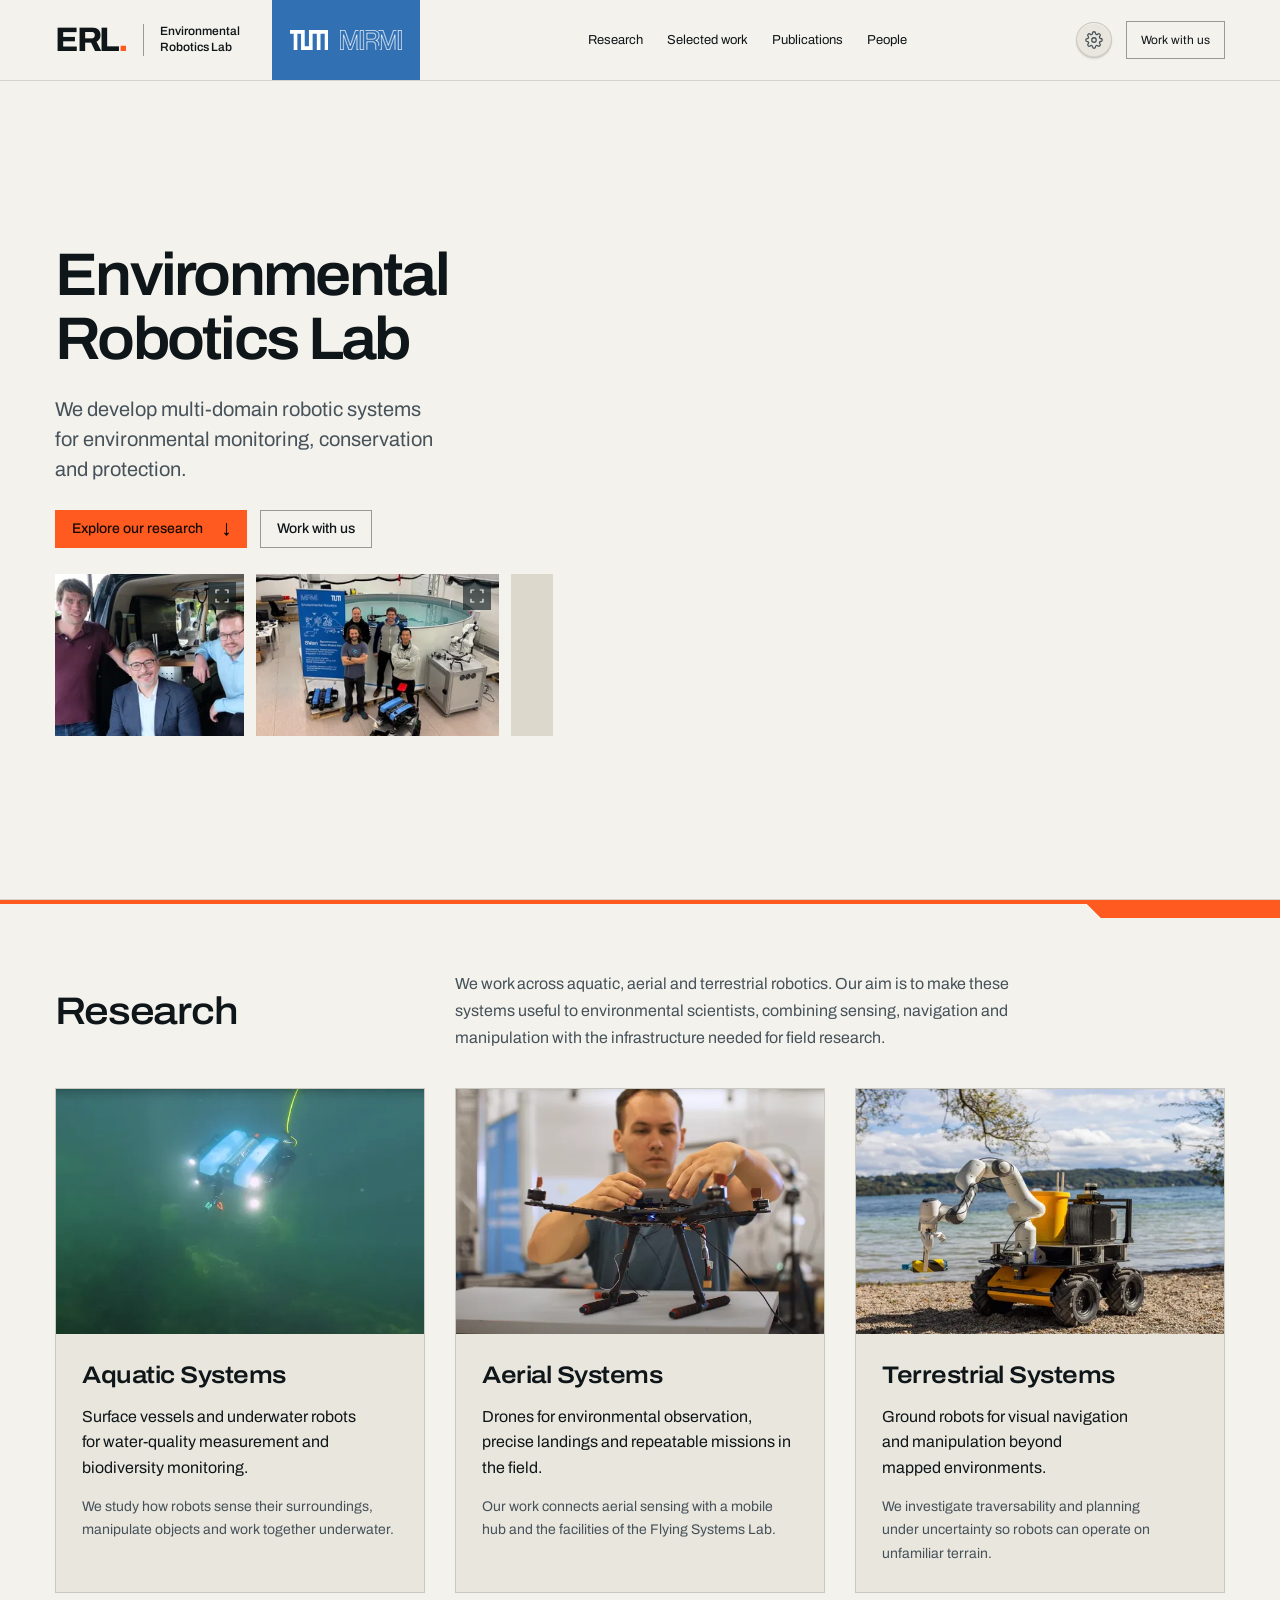
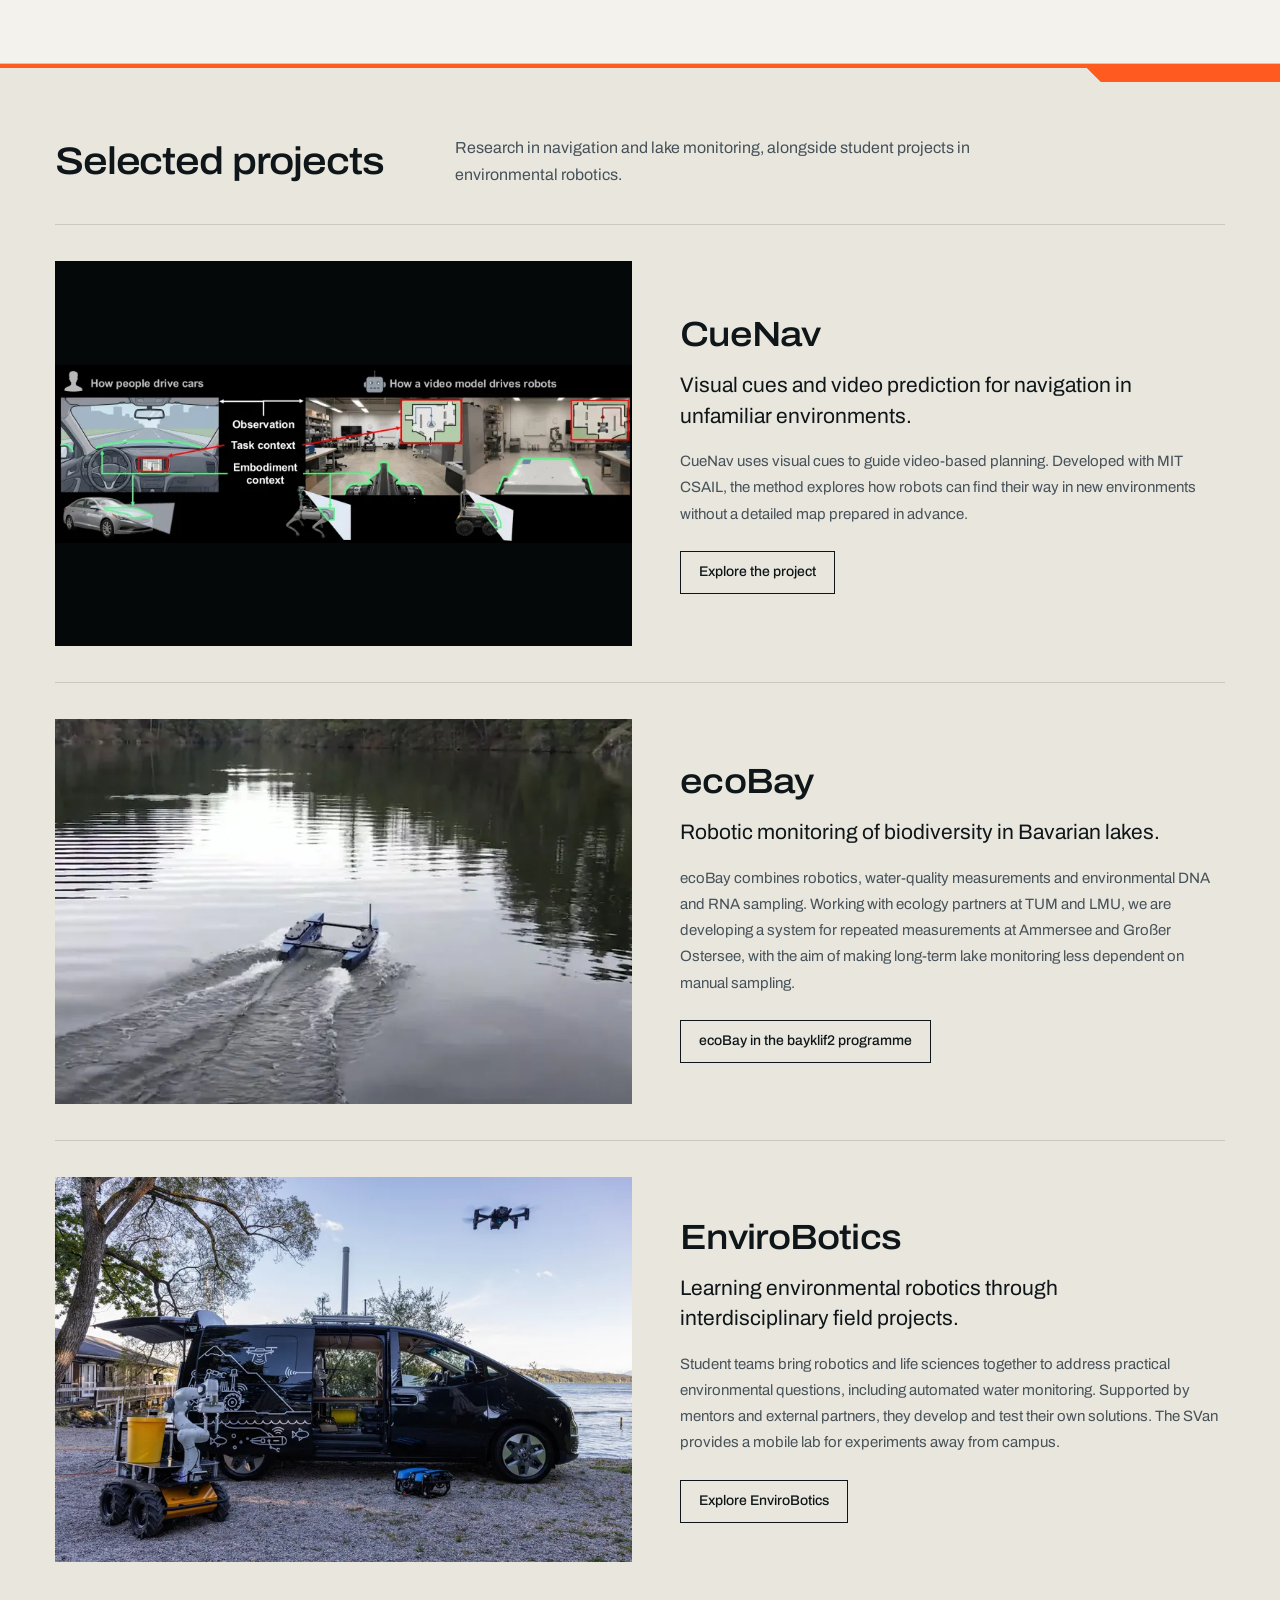
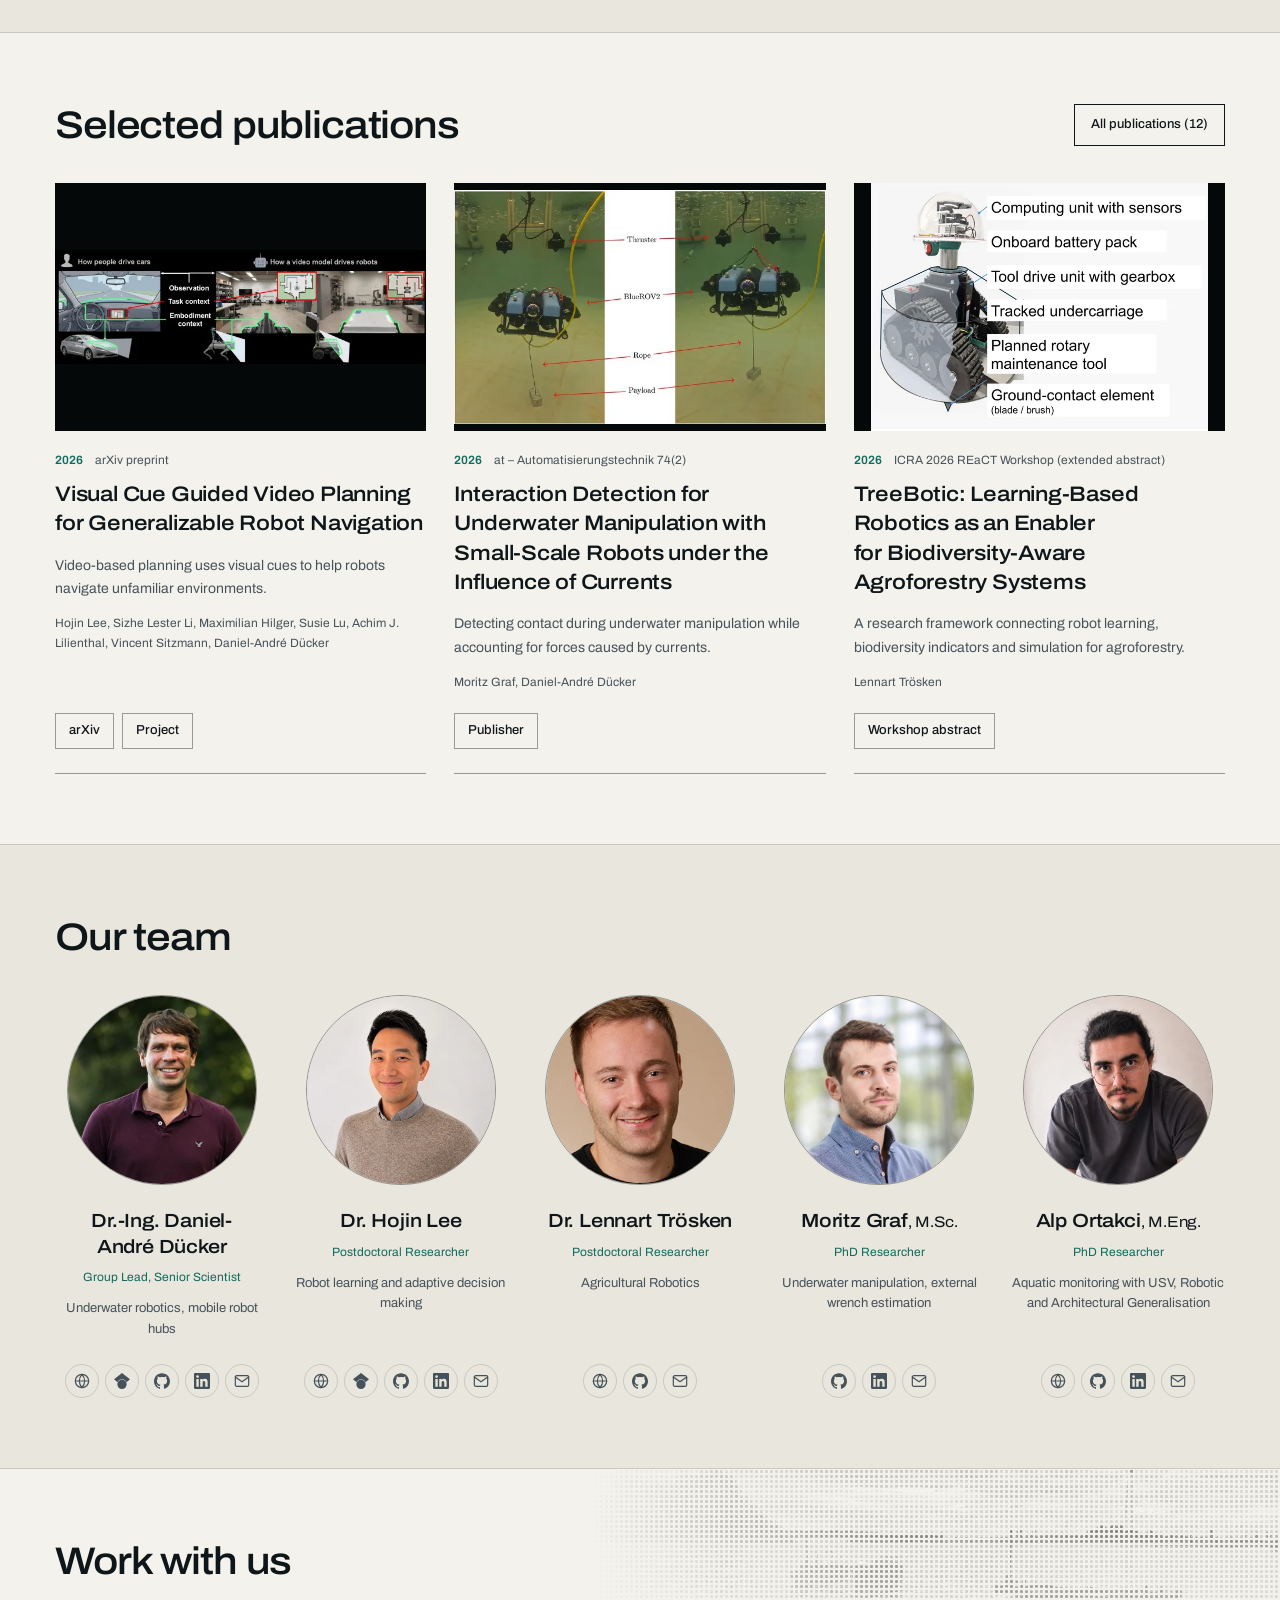
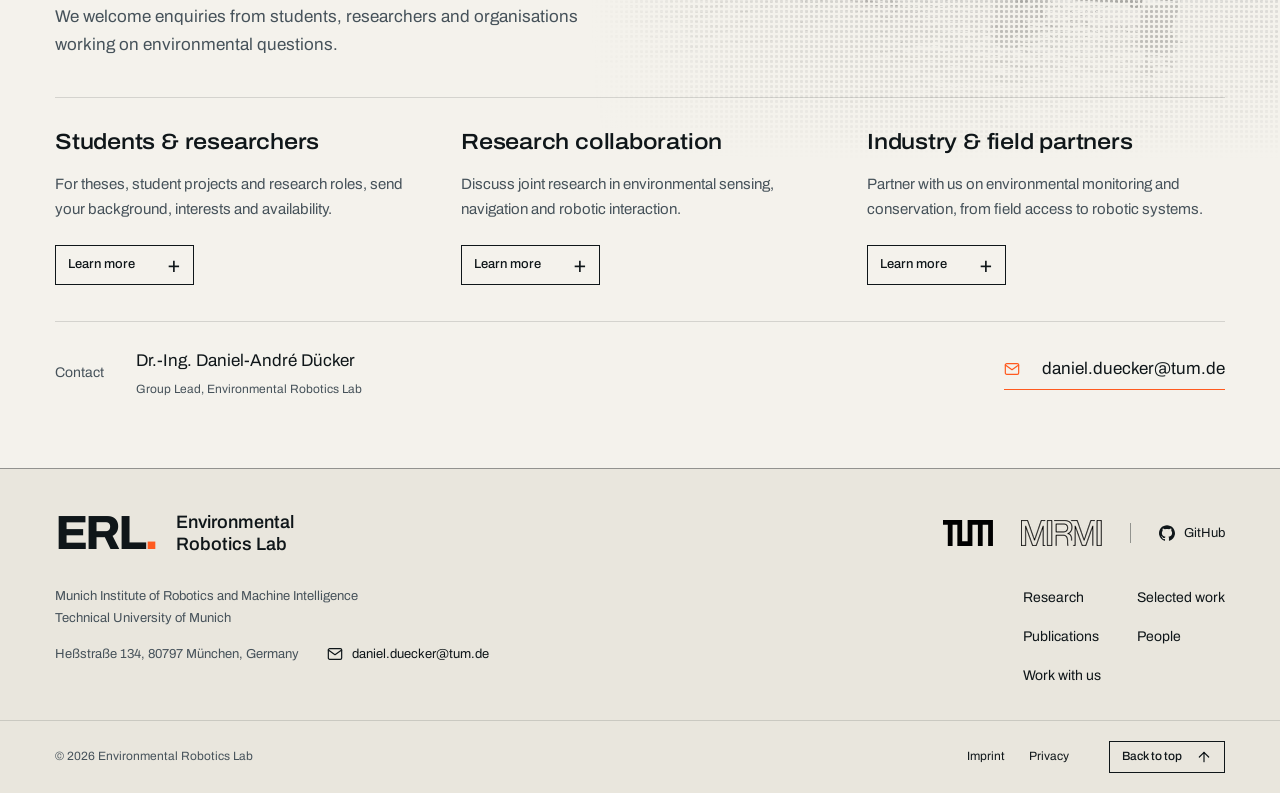
==== commit b64e353a: "Make hero ASCII scene fill the responsive viewport" ====
--- a/index.html
+++ b/index.html
@@ -11,11 +11,11 @@
         document.documentElement.dataset.motionChoice = motion;
         document.documentElement.dataset.motion = motion === 'auto' ? (matchMedia('(prefers-reduced-motion: reduce)').matches ? 'reduce' : 'full') : motion;
       })();
-    </script><link rel="stylesheet" href="/_astro/Layout.BZlH2zRc.css"><link rel="stylesheet" href="/_astro/index.ygDjmj-7.css"></head><body class="placeholder-site" id="page-top"><a class="skip" href="#main">Skip to content</a><header class="site-header"><div class="shell header-row"><a class="brand" href="/" aria-label="Environmental Robotics Lab at TUM"><span class="brand-mark">ERL<span aria-hidden="true">.</span></span><span class="brand-name">Environmental<br>Robotics Lab</span></a><div class="institution-marks"><a href="https://www.tum.de/en/" aria-label="Technical University of Munich"><svg xmlns:dc="http://purl.org/dc/elements/1.1/" xmlns:cc="http://creativecommons.org/ns#" xmlns:rdf="http://www.w3.org/1999/02/22-rdf-syntax-ns#" xmlns:svg="http://www.w3.org/2000/svg" xmlns:sodipodi="http://sodipodi.sourceforge.net/DTD/sodipodi-0.dtd" xmlns:inkscape="http://www.inkscape.org/namespaces/inkscape" id="Ebene_1" x="0px" y="0px" width="408.16" height="212.46684" viewBox="-16.014 -31 408.16 212.46684" enable-background="new -16.014 -31 149 114" xml:space="preserve" sodipodi:docname="TUM_Web_Logo_blau.svg" inkscape:version="1.0.1 (3bc2e813f5, 2020-09-07)" class="institution-mark"><metadata id="metadata13"><rdf:RDF><cc:Work rdf:about=""><dc:format>image/svg+xml</dc:format><dc:type rdf:resource="http://purl.org/dc/dcmitype/StillImage" /><dc:title>TUM_Web_Logo_blau</dc:title></cc:Work></rdf:RDF></metadata><defs id="defs11" /><sodipodi:namedview pagecolor="#ffffff" bordercolor="#666666" borderopacity="1" objecttolerance="10" gridtolerance="10" guidetolerance="10" inkscape:pageopacity="0" inkscape:pageshadow="2" inkscape:window-width="1920" inkscape:window-height="986" id="namedview9" showgrid="false" fit-margin-top="0" fit-margin-left="0" fit-margin-right="0" fit-margin-bottom="0" inkscape:zoom="1.754386" inkscape:cx="124.61021" inkscape:cy="115.2546" inkscape:window-x="-11" inkscape:window-y="-11" inkscape:window-maximized="1" inkscape:current-layer="Ebene_1" />
+    </script><link rel="stylesheet" href="/_astro/Layout.DDn3jJkL.css"><link rel="stylesheet" href="/_astro/index.ygDjmj-7.css"></head><body class="placeholder-site" id="page-top"><a class="skip" href="#main">Skip to content</a><header class="site-header"><div class="shell header-row"><a class="brand" href="/" aria-label="Environmental Robotics Lab at TUM"><span class="brand-mark">ERL<span aria-hidden="true">.</span></span><span class="brand-name">Environmental<br>Robotics Lab</span></a><div class="institution-marks"><a href="https://www.tum.de/en/" aria-label="Technical University of Munich"><svg xmlns:dc="http://purl.org/dc/elements/1.1/" xmlns:cc="http://creativecommons.org/ns#" xmlns:rdf="http://www.w3.org/1999/02/22-rdf-syntax-ns#" xmlns:svg="http://www.w3.org/2000/svg" xmlns:sodipodi="http://sodipodi.sourceforge.net/DTD/sodipodi-0.dtd" xmlns:inkscape="http://www.inkscape.org/namespaces/inkscape" id="Ebene_1" x="0px" y="0px" width="408.16" height="212.46684" viewBox="-16.014 -31 408.16 212.46684" enable-background="new -16.014 -31 149 114" xml:space="preserve" sodipodi:docname="TUM_Web_Logo_blau.svg" inkscape:version="1.0.1 (3bc2e813f5, 2020-09-07)" class="institution-mark"><metadata id="metadata13"><rdf:RDF><cc:Work rdf:about=""><dc:format>image/svg+xml</dc:format><dc:type rdf:resource="http://purl.org/dc/dcmitype/StillImage" /><dc:title>TUM_Web_Logo_blau</dc:title></cc:Work></rdf:RDF></metadata><defs id="defs11" /><sodipodi:namedview pagecolor="#ffffff" bordercolor="#666666" borderopacity="1" objecttolerance="10" gridtolerance="10" guidetolerance="10" inkscape:pageopacity="0" inkscape:pageshadow="2" inkscape:window-width="1920" inkscape:window-height="986" id="namedview9" showgrid="false" fit-margin-top="0" fit-margin-left="0" fit-margin-right="0" fit-margin-bottom="0" inkscape:zoom="1.754386" inkscape:cx="124.61021" inkscape:cy="115.2546" inkscape:window-x="-11" inkscape:window-y="-11" inkscape:window-maximized="1" inkscape:current-layer="Ebene_1" />
 <title id="title2">TUM_Web_Logo_blau</title>
 <desc id="desc4">TUM</desc>
 <path fill="#3070b3" d="m 140.54052,-31 v 173.32822 h 44.72985 V -31 H 392.146 V 181.46685 H 353.00738 V 8.138629 H 308.2775 V 181.46685 H 269.13887 V 8.138629 H 224.40902 V 181.46685 H 101.4019 V 8.138629 H 62.26327 V 181.46685 H 23.12462 V 8.138629 H -16.014 V -31 Z" id="path6" style="stroke-width:5.59123" />
-</svg></a><a href="https://www.mirmi.tum.de/en/mirmi/" aria-label="Munich Institute of Robotics and Machine Intelligence"><img src="/_astro/mirmi.BAgoNZDB_Z1UIhLS.webp" srcset="/_astro/mirmi.BAgoNZDB_Z1UIhLS.webp 1x, /_astro/mirmi.BAgoNZDB_12aJum.webp 2x, /_astro/mirmi.BAgoNZDB_1ezzxe.webp 3x" alt="MIRMI" loading="lazy" decoding="async" width="62" height="20" class="institution-mark"></a></div><nav class="desktop-nav" aria-label="Main navigation"><a href="/#research">Research</a><a href="/#work">Selected work</a><a href="/publications/">Publications</a><a href="/#people">People</a></nav><div class="header-tools"><details class="opt" data-options data-astro-cid-2rwairet><summary aria-label="Language, theme and motion" title="Language, theme and motion" data-astro-cid-2rwairet><svg class="opt__icon" width="18" height="18" viewBox="0 0 24 24" aria-hidden="true" fill="none" stroke="currentColor" stroke-width="1.7" stroke-linecap="round" stroke-linejoin="round" data-astro-cid-2rwairet><circle cx="12" cy="12" r="3" data-astro-cid-2rwairet></circle><path d="M19.4 15a1.65 1.65 0 0 0 .33 1.82l.06.06a2 2 0 1 1-2.83 2.83l-.06-.06a1.65 1.65 0 0 0-1.82-.33 1.65 1.65 0 0 0-1 1.51V21a2 2 0 1 1-4 0v-.09a1.65 1.65 0 0 0-1.08-1.51 1.65 1.65 0 0 0-1.82.33l-.06.06a2 2 0 1 1-2.83-2.83l.06-.06a1.65 1.65 0 0 0 .33-1.82 1.65 1.65 0 0 0-1.51-1H3a2 2 0 1 1 0-4h.09A1.65 1.65 0 0 0 4.6 9a1.65 1.65 0 0 0-.33-1.82l-.06-.06a2 2 0 1 1 2.83-2.83l.06.06a1.65 1.65 0 0 0 1.82.33H9a1.65 1.65 0 0 0 1-1.51V3a2 2 0 1 1 4 0v.09a1.65 1.65 0 0 0 1 1.51 1.65 1.65 0 0 0 1.82-.33l.06-.06a2 2 0 1 1 2.83 2.83l-.06.06a1.65 1.65 0 0 0-.33 1.82V9a1.65 1.65 0 0 0 1.51 1H21a2 2 0 1 1 0 4h-.09a1.65 1.65 0 0 0-1.51 1z" data-astro-cid-2rwairet></path></svg></summary><div class="opt__panel" data-astro-cid-2rwairet><p class="label" data-astro-cid-2rwairet>Language</p><div class="opt__row" role="group" aria-label="Language" data-astro-cid-2rwairet><a class="opt__choice opt__language" href="/" data-language-path="/" hreflang="en" lang="en" aria-current="true" data-astro-cid-2rwairet><span data-astro-cid-2rwairet>English</span><svg width="12" height="12" viewBox="0 0 16 16" fill="none" stroke="currentColor" stroke-width="1.8" aria-hidden="true" data-astro-cid-2rwairet><path d="m3 8 3 3 7-7" data-astro-cid-2rwairet></path></svg></a><a class="opt__choice opt__language" href="/de/" data-language-path="/de/" hreflang="de" lang="de" data-astro-cid-2rwairet><span data-astro-cid-2rwairet>Deutsch</span></a></div><p class="label" data-astro-cid-2rwairet>Theme</p><div class="opt__row" role="group" data-astro-cid-2rwairet><button type="button" class="opt__choice" data-theme-set="light" data-astro-cid-2rwairet>Light</button><button type="button" class="opt__choice" data-theme-set="dark" data-astro-cid-2rwairet>Dark</button></div><p class="label" data-astro-cid-2rwairet>Motion</p><div class="opt__row opt__row--3" role="group" data-astro-cid-2rwairet><button type="button" class="opt__choice" data-motion-set="auto" data-astro-cid-2rwairet>Auto</button><button type="button" class="opt__choice" data-motion-set="full" data-astro-cid-2rwairet>On</button><button type="button" class="opt__choice" data-motion-set="reduce" data-astro-cid-2rwairet>Off</button></div></div></details><script type="module">var e=()=>{document.querySelectorAll(`[data-language-path]`).forEach(e=>{e.href=`${e.dataset.languagePath}${location.search}${location.hash}`})};e(),window.addEventListener(`hashchange`,e),window.addEventListener(`popstate`,e);var t=document.documentElement,n=document.querySelectorAll(`[data-theme-set]`),r=()=>n.forEach(e=>e.setAttribute(`aria-current`,String(e.dataset.themeSet===t.dataset.theme)));n.forEach(e=>e.addEventListener(`click`,()=>{let n=e.dataset.themeSet===`dark`?`dark`:`light`;t.dataset.theme=n;try{localStorage.setItem(`theme`,n)}catch{}window.dispatchEvent(new CustomEvent(`themechange`,{detail:n})),r()})),r();var i=document.querySelectorAll(`[data-motion-set]`),a=()=>{try{return localStorage.getItem(`motion`)??`auto`}catch{return`auto`}},o=()=>{let e=a();i.forEach(t=>t.setAttribute(`aria-current`,String(t.dataset.motionSet===e)))};i.forEach(e=>e.addEventListener(`click`,()=>{let n=e.dataset.motionSet??`auto`;try{n===`auto`?localStorage.removeItem(`motion`):localStorage.setItem(`motion`,n)}catch{}let r=matchMedia(`(prefers-reduced-motion: reduce)`).matches?`reduce`:`full`;t.dataset.motionChoice=n,t.dataset.motion=n===`auto`?r:n,window.dispatchEvent(new CustomEvent(`motionchange`,{detail:t.dataset.motion})),o()})),o(),document.querySelectorAll(`[data-options]`).forEach(e=>{document.addEventListener(`click`,t=>{e.open&&!e.contains(t.target)&&(e.open=!1)}),e.addEventListener(`keydown`,t=>{t.key===`Escape`&&(e.open=!1,e.querySelector(`summary`)?.focus())})});</script><a class="header-contact" href="/#contact">Work with us</a><details class="mobile-menu"><summary>Menu<span aria-hidden="true">+</span></summary><nav aria-label="Mobile navigation"><a href="/#research">Research</a><a href="/#work">Selected work</a><a href="/publications/">Publications</a><a href="/#people">People</a><a href="/#contact">Work with us</a></nav></details></div></div></header><main id="main"><section class="intro" aria-labelledby="lab-title"><div class="shell intro-grid"><div class="intro-copy" data-hero-card><h1 id="lab-title">Environmental<br>Robotics Lab</h1><p class="intro-mission">We develop multi-domain robotic systems for environmental monitoring, conservation and protection.</p><div class="intro-actions"><a class="btn btn--signal" href="#research">Explore our research<span aria-hidden="true">↓</span></a><a class="btn intro-contact" href="#contact">Work with us</a></div><div class="intro-photos"><div class="photo-reel" data-reel data-astro-cid-y2kjb6ib><div class="photo-reel__viewport" tabindex="0" role="region" aria-label="Photographs from the lab and field" data-reel-viewport data-astro-cid-y2kjb6ib><div class="photo-reel__track" data-astro-cid-y2kjb6ib><div class="photo-reel__set" data-astro-cid-y2kjb6ib><figure class="photo-reel__frame" data-frame="svan-starnberg" data-astro-cid-y2kjb6ib><button class="photo-reel__open" type="button" data-photo-index="0" data-photo-full="/_astro/svan-starnberg.BFFXSBiD_Z103Bqs.webp" data-photo-caption="Presenting the SVan at Lake Starnberg" data-photo-credit="MIRMI" aria-label="Enlarge photograph: Presenting the SVan at Lake Starnberg" data-astro-cid-y2kjb6ib><picture data-astro-cid-y2kjb6ib="true"><source srcset="/_astro/svan-starnberg.BFFXSBiD_hq3xD.webp 320w, /_astro/svan-starnberg.BFFXSBiD_Z1CQUdt.webp 560w, /_astro/svan-starnberg.BFFXSBiD_Z22VrOw.webp 800w" type="image/webp" sizes="(min-width: 681px) 250px, 45vw"><img src="/_astro/svan-starnberg.BFFXSBiD_1lDxX.jpg" srcset="/_astro/svan-starnberg.BFFXSBiD_Z26AF2K.jpg 320w, /_astro/svan-starnberg.BFFXSBiD_13iu04.jpg 560w, /_astro/svan-starnberg.BFFXSBiD_DdWo1.jpg 800w" alt="Presenting the SVan at Lake Starnberg" sizes="(min-width: 681px) 250px, 45vw" loading="eager" data-astro-cid-y2kjb6ib="true" decoding="async" width="840" height="560"></picture><span class="photo-reel__expand" aria-hidden="true" data-astro-cid-y2kjb6ib><svg viewBox="0 0 24 24" width="16" height="16" fill="none" stroke="currentColor" stroke-width="1.8" data-astro-cid-y2kjb6ib><path d="M8 3H3v5m13-5h5v5M3 16v5h5m13-5v5h-5" data-astro-cid-y2kjb6ib></path></svg></span></button><figcaption data-astro-cid-y2kjb6ib>Presenting the SVan at Lake Starnberg<span data-astro-cid-y2kjb6ib>&copy; MIRMI</span></figcaption></figure><figure class="photo-reel__frame photo-reel__frame--group" data-frame="erl-group-2025" data-astro-cid-y2kjb6ib><button class="photo-reel__open" type="button" data-photo-index="1" data-photo-full="/_astro/team-lab.Znet0iZP_Z2oK2S5.webp" data-photo-caption="In the Environmental Robotics Lab, 2025" data-photo-credit aria-label="Enlarge photograph: In the Environmental Robotics Lab, 2025" data-astro-cid-y2kjb6ib><picture data-astro-cid-y2kjb6ib="true"><source srcset="/_astro/team-lab.Znet0iZP_Z8wGIw.webp 320w, /_astro/team-lab.Znet0iZP_Z1al8nY.webp 560w, /_astro/team-lab.Znet0iZP_1NRJ8I.webp 800w" type="image/webp" sizes="(min-width: 681px) 250px, 45vw"><img src="/_astro/team-lab.Znet0iZP_1242o0.jpg" srcset="/_astro/team-lab.Znet0iZP_26DYDF.jpg 320w, /_astro/team-lab.Znet0iZP_14PxYd.jpg 560w, /_astro/team-lab.Znet0iZP_l2fsJ.jpg 800w" alt="In the Environmental Robotics Lab, 2025" sizes="(min-width: 681px) 250px, 45vw" loading="eager" data-astro-cid-y2kjb6ib="true" decoding="async" width="1600" height="2133"></picture><span class="photo-reel__expand" aria-hidden="true" data-astro-cid-y2kjb6ib><svg viewBox="0 0 24 24" width="16" height="16" fill="none" stroke="currentColor" stroke-width="1.8" data-astro-cid-y2kjb6ib><path d="M8 3H3v5m13-5h5v5M3 16v5h5m13-5v5h-5" data-astro-cid-y2kjb6ib></path></svg></span></button><figcaption data-astro-cid-y2kjb6ib>In the Environmental Robotics Lab, 2025</figcaption></figure><figure class="photo-reel__frame" data-frame="svan-team" data-astro-cid-y2kjb6ib><button class="photo-reel__open" type="button" data-photo-index="2" data-photo-full="/_astro/svan-team.ByA7DaCm_ZsvGXE.webp" data-photo-caption="The SVan with aerial, ground and underwater robots" data-photo-credit aria-label="Enlarge photograph: The SVan with aerial, ground and underwater robots" data-astro-cid-y2kjb6ib><picture data-astro-cid-y2kjb6ib="true"><source srcset="/_astro/svan-team.ByA7DaCm_Z1xKvhz.webp 320w, /_astro/svan-team.ByA7DaCm_Z19W3gS.webp 560w, /_astro/svan-team.ByA7DaCm_Z24p6s9.webp 800w" type="image/webp" sizes="(min-width: 681px) 250px, 45vw"><img src="/_astro/svan-team.ByA7DaCm_Zgq2wm.jpg" srcset="/_astro/svan-team.ByA7DaCm_23A8Qn.jpg 320w, /_astro/svan-team.ByA7DaCm_2roAR4.jpg 560w, /_astro/svan-team.ByA7DaCm_1wVxFN.jpg 800w" alt="The SVan with aerial, ground and underwater robots" sizes="(min-width: 681px) 250px, 45vw" loading="eager" data-astro-cid-y2kjb6ib="true" decoding="async" width="2000" height="1334"></picture><span class="photo-reel__expand" aria-hidden="true" data-astro-cid-y2kjb6ib><svg viewBox="0 0 24 24" width="16" height="16" fill="none" stroke="currentColor" stroke-width="1.8" data-astro-cid-y2kjb6ib><path d="M8 3H3v5m13-5h5v5M3 16v5h5m13-5v5h-5" data-astro-cid-y2kjb6ib></path></svg></span></button><figcaption data-astro-cid-y2kjb6ib>The SVan with aerial, ground and underwater robots</figcaption></figure><figure class="photo-reel__frame" data-frame="mirmi-underwater-lab" data-astro-cid-y2kjb6ib><button class="photo-reel__open" type="button" data-photo-index="3" data-photo-full="/_astro/underwater-lab.B7HQhKQm_1DU628.webp" data-photo-caption="The Underwater Systems Lab" data-photo-credit="MIRMI" aria-label="Enlarge photograph: The Underwater Systems Lab" data-astro-cid-y2kjb6ib><picture data-astro-cid-y2kjb6ib="true"><source srcset="/_astro/underwater-lab.B7HQhKQm_xcN0e.webp 320w, /_astro/underwater-lab.B7HQhKQm_Z1a0AeV.webp 560w, /_astro/underwater-lab.B7HQhKQm_Z29NfJR.webp 800w" type="image/webp" sizes="(min-width: 681px) 250px, 45vw"><img src="/_astro/underwater-lab.B7HQhKQm_y4lwN.jpg" srcset="/_astro/underwater-lab.B7HQhKQm_Z1t4qkv.jpg 320w, /_astro/underwater-lab.B7HQhKQm_1STjeg.jpg 560w, /_astro/underwater-lab.B7HQhKQm_T6DIk.jpg 800w" alt="The Underwater Systems Lab" sizes="(min-width: 681px) 250px, 45vw" loading="eager" data-astro-cid-y2kjb6ib="true" decoding="async" width="2000" height="1500"></picture><span class="photo-reel__expand" aria-hidden="true" data-astro-cid-y2kjb6ib><svg viewBox="0 0 24 24" width="16" height="16" fill="none" stroke="currentColor" stroke-width="1.8" data-astro-cid-y2kjb6ib><path d="M8 3H3v5m13-5h5v5M3 16v5h5m13-5v5h-5" data-astro-cid-y2kjb6ib></path></svg></span></button><figcaption data-astro-cid-y2kjb6ib>The Underwater Systems Lab<span data-astro-cid-y2kjb6ib>&copy; MIRMI</span></figcaption></figure><figure class="photo-reel__frame" data-frame="drone-field" data-astro-cid-y2kjb6ib><button class="photo-reel__open" type="button" data-photo-index="4" data-photo-full="/_astro/drone-field.CZsC-nvO_1E63QA.webp" data-photo-caption="Drone flight during field work" data-photo-credit aria-label="Enlarge photograph: Drone flight during field work" data-astro-cid-y2kjb6ib><picture data-astro-cid-y2kjb6ib="true"><source srcset="/_astro/drone-field.CZsC-nvO_Z28nDnq.webp 320w, /_astro/drone-field.CZsC-nvO_1jPjT.webp 560w, /_astro/drone-field.CZsC-nvO_2mzF1f.webp 800w" type="image/webp" sizes="(min-width: 681px) 250px, 45vw"><img src="/_astro/drone-field.CZsC-nvO_Z14fdel.jpg" srcset="/_astro/drone-field.CZsC-nvO_1e2el2.jpg 320w, /_astro/drone-field.CZsC-nvO_Z1GrpKz.jpg 560w, /_astro/drone-field.CZsC-nvO_DNoUL.jpg 800w" alt="Drone flight during field work" sizes="(min-width: 681px) 250px, 45vw" loading="lazy" data-astro-cid-y2kjb6ib="true" decoding="async" width="2000" height="1334"></picture><span class="photo-reel__expand" aria-hidden="true" data-astro-cid-y2kjb6ib><svg viewBox="0 0 24 24" width="16" height="16" fill="none" stroke="currentColor" stroke-width="1.8" data-astro-cid-y2kjb6ib><path d="M8 3H3v5m13-5h5v5M3 16v5h5m13-5v5h-5" data-astro-cid-y2kjb6ib></path></svg></span></button><figcaption data-astro-cid-y2kjb6ib>Drone flight during field work</figcaption></figure><figure class="photo-reel__frame" data-frame="svan-field" data-astro-cid-y2kjb6ib><button class="photo-reel__open" type="button" data-photo-index="5" data-photo-full="/_astro/svan-field.Ca-mg3RB_1EUya.webp" data-photo-caption="The SVan and its robot team" data-photo-credit="Hyundai" aria-label="Enlarge photograph: The SVan and its robot team" data-astro-cid-y2kjb6ib><picture data-astro-cid-y2kjb6ib="true"><source srcset="/_astro/svan-field.Ca-mg3RB_vTtYX.webp 320w, /_astro/svan-field.Ca-mg3RB_ZxjdTV.webp 560w, /_astro/svan-field.Ca-mg3RB_2qYn7s.webp 800w" type="image/webp" sizes="(min-width: 681px) 250px, 45vw"><img src="/_astro/svan-field.Ca-mg3RB_2qgBHJ.jpg" srcset="/_astro/svan-field.Ca-mg3RB_Z2j5WqL.jpg 320w, /_astro/svan-field.Ca-mg3RB_1GRssg.jpg 560w, /_astro/svan-field.Ca-mg3RB_Zo14jh.jpg 800w" alt="The SVan and its robot team" sizes="(min-width: 681px) 250px, 45vw" loading="lazy" data-astro-cid-y2kjb6ib="true" decoding="async" width="840" height="560"></picture><span class="photo-reel__expand" aria-hidden="true" data-astro-cid-y2kjb6ib><svg viewBox="0 0 24 24" width="16" height="16" fill="none" stroke="currentColor" stroke-width="1.8" data-astro-cid-y2kjb6ib><path d="M8 3H3v5m13-5h5v5M3 16v5h5m13-5v5h-5" data-astro-cid-y2kjb6ib></path></svg></span></button><figcaption data-astro-cid-y2kjb6ib>The SVan and its robot team<span data-astro-cid-y2kjb6ib>&copy; Hyundai</span></figcaption></figure><figure class="photo-reel__frame" data-frame="husky-shore" data-astro-cid-y2kjb6ib><button class="photo-reel__open" type="button" data-photo-index="6" data-photo-full="/_astro/husky-shore.7jEYjudq_gYQL2.webp" data-photo-caption="Husky ground robot with a manipulator at the lake shore" data-photo-credit aria-label="Enlarge photograph: Husky ground robot with a manipulator at the lake shore" data-astro-cid-y2kjb6ib><picture data-astro-cid-y2kjb6ib="true"><source srcset="/_astro/husky-shore.7jEYjudq_1umBVi.webp 320w, /_astro/husky-shore.7jEYjudq_1wFgXK.webp 560w, /_astro/husky-shore.7jEYjudq_2hoEKr.webp 800w" type="image/webp" sizes="(min-width: 681px) 250px, 45vw"><img src="/_astro/husky-shore.7jEYjudq_Z1xHV9g.jpg" srcset="/_astro/husky-shore.7jEYjudq_ZdoD9b.jpg 320w, /_astro/husky-shore.7jEYjudq_Zb5Y6I.jpg 560w, /_astro/husky-shore.7jEYjudq_yCoEX.jpg 800w" alt="Husky ground robot with a manipulator at the lake shore" sizes="(min-width: 681px) 250px, 45vw" loading="lazy" data-astro-cid-y2kjb6ib="true" decoding="async" width="2000" height="1500"></picture><span class="photo-reel__expand" aria-hidden="true" data-astro-cid-y2kjb6ib><svg viewBox="0 0 24 24" width="16" height="16" fill="none" stroke="currentColor" stroke-width="1.8" data-astro-cid-y2kjb6ib><path d="M8 3H3v5m13-5h5v5M3 16v5h5m13-5v5h-5" data-astro-cid-y2kjb6ib></path></svg></span></button><figcaption data-astro-cid-y2kjb6ib>Husky ground robot with a manipulator at the lake shore</figcaption></figure><figure class="photo-reel__frame" data-frame="lab-rov" data-astro-cid-y2kjb6ib><button class="photo-reel__open" type="button" data-photo-index="7" data-photo-full="/_astro/lab-rov.DZ6GX-1U_1IDtr1.webp" data-photo-caption="Preparing an underwater robot" data-photo-credit="Hyundai" aria-label="Enlarge photograph: Preparing an underwater robot" data-astro-cid-y2kjb6ib><picture data-astro-cid-y2kjb6ib="true"><source srcset="/_astro/lab-rov.DZ6GX-1U_ZgQ4A2.webp 320w, /_astro/lab-rov.DZ6GX-1U_1tI9KU.webp 560w, /_astro/lab-rov.DZ6GX-1U_Z9pzPg.webp 800w" type="image/webp" sizes="(min-width: 681px) 250px, 45vw"><img src="/_astro/lab-rov.DZ6GX-1U_ZXTVGS.jpg" srcset="/_astro/lab-rov.DZ6GX-1U_1MbQan.jpg 320w, /_astro/lab-rov.DZ6GX-1U_Z1wq3hB.jpg 560w, /_astro/lab-rov.DZ6GX-1U_1TCkU9.jpg 800w" alt="Preparing an underwater robot" sizes="(min-width: 681px) 250px, 45vw" loading="lazy" data-astro-cid-y2kjb6ib="true" decoding="async" width="840" height="560"></picture><span class="photo-reel__expand" aria-hidden="true" data-astro-cid-y2kjb6ib><svg viewBox="0 0 24 24" width="16" height="16" fill="none" stroke="currentColor" stroke-width="1.8" data-astro-cid-y2kjb6ib><path d="M8 3H3v5m13-5h5v5M3 16v5h5m13-5v5h-5" data-astro-cid-y2kjb6ib></path></svg></span></button><figcaption data-astro-cid-y2kjb6ib>Preparing an underwater robot<span data-astro-cid-y2kjb6ib>&copy; Hyundai</span></figcaption></figure><figure class="photo-reel__frame" data-frame="field-equipment" data-astro-cid-y2kjb6ib><button class="photo-reel__open" type="button" data-photo-index="8" data-photo-full="/_astro/field-equipment.shcoHc1h_276IKD.webp" data-photo-caption="Preparing the robots and equipment for field work" data-photo-credit aria-label="Enlarge photograph: Preparing the robots and equipment for field work" data-astro-cid-y2kjb6ib><picture data-astro-cid-y2kjb6ib="true"><source srcset="/_astro/field-equipment.shcoHc1h_Z1wb3oL.webp 320w, /_astro/field-equipment.shcoHc1h_qImbV.webp 560w, /_astro/field-equipment.shcoHc1h_Z1X8Ch4.webp 800w" type="image/webp" sizes="(min-width: 681px) 250px, 45vw"><img src="/_astro/field-equipment.shcoHc1h_Z1kYvIU.jpg" srcset="/_astro/field-equipment.shcoHc1h_1UDwGv.jpg 320w, /_astro/field-equipment.shcoHc1h_Z1bDbvI.jpg 560w, /_astro/field-equipment.shcoHc1h_1tFWOd.jpg 800w" alt="Preparing the robots and equipment for field work" sizes="(min-width: 681px) 250px, 45vw" loading="lazy" data-astro-cid-y2kjb6ib="true" decoding="async" width="2000" height="1500"></picture><span class="photo-reel__expand" aria-hidden="true" data-astro-cid-y2kjb6ib><svg viewBox="0 0 24 24" width="16" height="16" fill="none" stroke="currentColor" stroke-width="1.8" data-astro-cid-y2kjb6ib><path d="M8 3H3v5m13-5h5v5M3 16v5h5m13-5v5h-5" data-astro-cid-y2kjb6ib></path></svg></span></button><figcaption data-astro-cid-y2kjb6ib>Preparing the robots and equipment for field work</figcaption></figure><figure class="photo-reel__frame" data-frame="mirmi-husky" data-astro-cid-y2kjb6ib><button class="photo-reel__open" type="button" data-photo-index="9" data-photo-full="/_astro/hero.CRDC8Xeg_IJ7wm.webp" data-photo-caption="The Husky A200 on the shore" data-photo-credit="MIRMI" aria-label="Enlarge photograph: The Husky A200 on the shore" data-astro-cid-y2kjb6ib><picture data-astro-cid-y2kjb6ib="true"><source srcset="/_astro/hero.CRDC8Xeg_ZSfmCL.webp 320w, /_astro/hero.CRDC8Xeg_Zv3wAC.webp 560w, /_astro/hero.CRDC8Xeg_1ghINu.webp 800w" type="image/webp" sizes="(min-width: 681px) 250px, 45vw"><img src="/_astro/hero.CRDC8Xeg_1KFMjd.jpg" srcset="/_astro/hero.CRDC8Xeg_ZYbIGO.jpg 320w, /_astro/hero.CRDC8Xeg_ZAYSEF.jpg 560w, /_astro/hero.CRDC8Xeg_1almJr.jpg 800w" alt="The Husky A200 on the shore" sizes="(min-width: 681px) 250px, 45vw" loading="lazy" data-astro-cid-y2kjb6ib="true" decoding="async" width="1920" height="1080"></picture><span class="photo-reel__expand" aria-hidden="true" data-astro-cid-y2kjb6ib><svg viewBox="0 0 24 24" width="16" height="16" fill="none" stroke="currentColor" stroke-width="1.8" data-astro-cid-y2kjb6ib><path d="M8 3H3v5m13-5h5v5M3 16v5h5m13-5v5h-5" data-astro-cid-y2kjb6ib></path></svg></span></button><figcaption data-astro-cid-y2kjb6ib>The Husky A200 on the shore<span data-astro-cid-y2kjb6ib>&copy; MIRMI</span></figcaption></figure><figure class="photo-reel__frame" data-frame="svan-husky" data-astro-cid-y2kjb6ib><button class="photo-reel__open" type="button" data-photo-index="10" data-photo-full="/_astro/svan-husky.B1PPVNvh_2ri6xu.webp" data-photo-caption="The ground robot leaves the SVan" data-photo-credit="Hyundai" aria-label="Enlarge photograph: The ground robot leaves the SVan" data-astro-cid-y2kjb6ib><picture data-astro-cid-y2kjb6ib="true"><source srcset="/_astro/svan-husky.B1PPVNvh_Z28EsOD.webp 320w, /_astro/svan-husky.B1PPVNvh_1RiW4o.webp 560w, /_astro/svan-husky.B1PPVNvh_ZdzzH9.webp 800w" type="image/webp" sizes="(min-width: 681px) 250px, 45vw"><img src="/_astro/svan-husky.B1PPVNvh_Zeil6R.jpg" srcset="/_astro/svan-husky.B1PPVNvh_6wdxy.jpg 320w, /_astro/svan-husky.B1PPVNvh_ZWGuml.jpg 560w, /_astro/svan-husky.B1PPVNvh_21B6F3.jpg 800w" alt="The ground robot leaves the SVan" sizes="(min-width: 681px) 250px, 45vw" loading="lazy" data-astro-cid-y2kjb6ib="true" decoding="async" width="840" height="560"></picture><span class="photo-reel__expand" aria-hidden="true" data-astro-cid-y2kjb6ib><svg viewBox="0 0 24 24" width="16" height="16" fill="none" stroke="currentColor" stroke-width="1.8" data-astro-cid-y2kjb6ib><path d="M8 3H3v5m13-5h5v5M3 16v5h5m13-5v5h-5" data-astro-cid-y2kjb6ib></path></svg></span></button><figcaption data-astro-cid-y2kjb6ib>The ground robot leaves the SVan<span data-astro-cid-y2kjb6ib>&copy; Hyundai</span></figcaption></figure><figure class="photo-reel__frame" data-frame="lab-gripper" data-astro-cid-y2kjb6ib><button class="photo-reel__open" type="button" data-photo-index="11" data-photo-full="/_astro/lab-gripper.DUZh8WIg_1MgPO5.webp" data-photo-caption="Adjusting a gripper" data-photo-credit="Hyundai" aria-label="Enlarge photograph: Adjusting a gripper" data-astro-cid-y2kjb6ib><picture data-astro-cid-y2kjb6ib="true"><source srcset="/_astro/lab-gripper.DUZh8WIg_Z1anCtf.webp 320w, /_astro/lab-gripper.DUZh8WIg_gyd8Q.webp 560w, /_astro/lab-gripper.DUZh8WIg_ZCSP2p.webp 800w" type="image/webp" sizes="(min-width: 681px) 250px, 45vw"><img src="/_astro/lab-gripper.DUZh8WIg_V6oQ.jpg" srcset="/_astro/lab-gripper.DUZh8WIg_2qX1EH.jpg 320w, /_astro/lab-gripper.DUZh8WIg_Z1chgw8.jpg 560w, /_astro/lab-gripper.DUZh8WIg_Z26JjHo.jpg 800w" alt="Adjusting a gripper" sizes="(min-width: 681px) 250px, 45vw" loading="lazy" data-astro-cid-y2kjb6ib="true" decoding="async" width="840" height="560"></picture><span class="photo-reel__expand" aria-hidden="true" data-astro-cid-y2kjb6ib><svg viewBox="0 0 24 24" width="16" height="16" fill="none" stroke="currentColor" stroke-width="1.8" data-astro-cid-y2kjb6ib><path d="M8 3H3v5m13-5h5v5M3 16v5h5m13-5v5h-5" data-astro-cid-y2kjb6ib></path></svg></span></button><figcaption data-astro-cid-y2kjb6ib>Adjusting a gripper<span data-astro-cid-y2kjb6ib>&copy; Hyundai</span></figcaption></figure><figure class="photo-reel__frame" data-frame="mirmi-flying-lab" data-astro-cid-y2kjb6ib><button class="photo-reel__open" type="button" data-photo-index="12" data-photo-full="/_astro/flying-lab.ND0EibVc_V21AY.webp" data-photo-caption="The Flying Systems Lab" data-photo-credit="MIRMI" aria-label="Enlarge photograph: The Flying Systems Lab" data-astro-cid-y2kjb6ib><picture data-astro-cid-y2kjb6ib="true"><source srcset="/_astro/flying-lab.ND0EibVc_1xpLM9.webp 320w, /_astro/flying-lab.ND0EibVc_PARto.webp 560w, /_astro/flying-lab.ND0EibVc_QcGTR.webp 800w" type="image/webp" sizes="(min-width: 681px) 250px, 45vw"><img src="/_astro/flying-lab.ND0EibVc_Z2b2zs2.jpg" srcset="/_astro/flying-lab.ND0EibVc_4zi7a.jpg 320w, /_astro/flying-lab.ND0EibVc_ZCeBbA.jpg 560w, /_astro/flying-lab.ND0EibVc_ZBCLK7.jpg 800w" alt="The Flying Systems Lab" sizes="(min-width: 681px) 250px, 45vw" loading="lazy" data-astro-cid-y2kjb6ib="true" decoding="async" width="1210" height="908"></picture><span class="photo-reel__expand" aria-hidden="true" data-astro-cid-y2kjb6ib><svg viewBox="0 0 24 24" width="16" height="16" fill="none" stroke="currentColor" stroke-width="1.8" data-astro-cid-y2kjb6ib><path d="M8 3H3v5m13-5h5v5M3 16v5h5m13-5v5h-5" data-astro-cid-y2kjb6ib></path></svg></span></button><figcaption data-astro-cid-y2kjb6ib>The Flying Systems Lab<span data-astro-cid-y2kjb6ib>&copy; MIRMI</span></figcaption></figure><figure class="photo-reel__frame" data-frame="svan-arm" data-astro-cid-y2kjb6ib><button class="photo-reel__open" type="button" data-photo-index="13" data-photo-full="/_astro/svan-arm.BhM7BFff_Z2qCOdS.webp" data-photo-caption="The mobile manipulator at the SVan" data-photo-credit="Hyundai" aria-label="Enlarge photograph: The mobile manipulator at the SVan" data-astro-cid-y2kjb6ib><picture data-astro-cid-y2kjb6ib="true"><source srcset="/_astro/svan-arm.BhM7BFff_Z1E2M5G.webp 320w, /_astro/svan-arm.BhM7BFff_19odaW.webp 560w, /_astro/svan-arm.BhM7BFff_ZTnMbV.webp 800w" type="image/webp" sizes="(min-width: 681px) 250px, 45vw"><img src="/_astro/svan-arm.BhM7BFff_Z7JDOW.jpg" srcset="/_astro/svan-arm.BhM7BFff_1n3jEN.jpg 320w, /_astro/svan-arm.BhM7BFff_ZSGNRu.jpg 560w, /_astro/svan-arm.BhM7BFff_27Hjyy.jpg 800w" alt="The mobile manipulator at the SVan" sizes="(min-width: 681px) 250px, 45vw" loading="lazy" data-astro-cid-y2kjb6ib="true" decoding="async" width="840" height="560"></picture><span class="photo-reel__expand" aria-hidden="true" data-astro-cid-y2kjb6ib><svg viewBox="0 0 24 24" width="16" height="16" fill="none" stroke="currentColor" stroke-width="1.8" data-astro-cid-y2kjb6ib><path d="M8 3H3v5m13-5h5v5M3 16v5h5m13-5v5h-5" data-astro-cid-y2kjb6ib></path></svg></span></button><figcaption data-astro-cid-y2kjb6ib>The mobile manipulator at the SVan<span data-astro-cid-y2kjb6ib>&copy; Hyundai</span></figcaption></figure><figure class="photo-reel__frame" data-frame="lab-drone-build" data-astro-cid-y2kjb6ib><button class="photo-reel__open" type="button" data-photo-index="14" data-photo-full="/_astro/lab-drone-build.BRE1HMnp_ZeN119.webp" data-photo-caption="Working on a drone" data-photo-credit="Hyundai" aria-label="Enlarge photograph: Working on a drone" data-astro-cid-y2kjb6ib><picture data-astro-cid-y2kjb6ib="true"><source srcset="/_astro/lab-drone-build.BRE1HMnp_XpfjV.webp 320w, /_astro/lab-drone-build.BRE1HMnp_1nbKv6.webp 560w, /_astro/lab-drone-build.BRE1HMnp_1R9lsJ.webp 800w" type="image/webp" sizes="(min-width: 681px) 250px, 45vw"><img src="/_astro/lab-drone-build.BRE1HMnp_WPeLs.jpg" srcset="/_astro/lab-drone-build.BRE1HMnp_Z22FnHb.jpg 320w, /_astro/lab-drone-build.BRE1HMnp_Z1CSRw1.jpg 560w, /_astro/lab-drone-build.BRE1HMnp_Z18Vhyn.jpg 800w" alt="Working on a drone" sizes="(min-width: 681px) 250px, 45vw" loading="lazy" data-astro-cid-y2kjb6ib="true" decoding="async" width="840" height="560"></picture><span class="photo-reel__expand" aria-hidden="true" data-astro-cid-y2kjb6ib><svg viewBox="0 0 24 24" width="16" height="16" fill="none" stroke="currentColor" stroke-width="1.8" data-astro-cid-y2kjb6ib><path d="M8 3H3v5m13-5h5v5M3 16v5h5m13-5v5h-5" data-astro-cid-y2kjb6ib></path></svg></span></button><figcaption data-astro-cid-y2kjb6ib>Working on a drone<span data-astro-cid-y2kjb6ib>&copy; Hyundai</span></figcaption></figure><figure class="photo-reel__frame" data-frame="mirmi-bluerov2" data-astro-cid-y2kjb6ib><button class="photo-reel__open" type="button" data-photo-index="15" data-photo-full="/_astro/hero.Cu0DKiqY_Z2vGY6w.webp" data-photo-caption="The BlueROV2 at the lake" data-photo-credit="MIRMI" aria-label="Enlarge photograph: The BlueROV2 at the lake" data-astro-cid-y2kjb6ib><picture data-astro-cid-y2kjb6ib="true"><source srcset="/_astro/hero.Cu0DKiqY_lFGtY.webp 320w, /_astro/hero.Cu0DKiqY_Z1bUyWO.webp 560w, /_astro/hero.Cu0DKiqY_Zc8A9G.webp 800w" type="image/webp" sizes="(min-width: 681px) 250px, 45vw"><img src="/_astro/hero.Cu0DKiqY_14t2J3.jpg" srcset="/_astro/hero.Cu0DKiqY_fJkpV.jpg 320w, /_astro/hero.Cu0DKiqY_Z1hQV1R.jpg 560w, /_astro/hero.Cu0DKiqY_Zi4WdJ.jpg 800w" alt="The BlueROV2 at the lake" sizes="(min-width: 681px) 250px, 45vw" loading="lazy" data-astro-cid-y2kjb6ib="true" decoding="async" width="2400" height="1600"></picture><span class="photo-reel__expand" aria-hidden="true" data-astro-cid-y2kjb6ib><svg viewBox="0 0 24 24" width="16" height="16" fill="none" stroke="currentColor" stroke-width="1.8" data-astro-cid-y2kjb6ib><path d="M8 3H3v5m13-5h5v5M3 16v5h5m13-5v5h-5" data-astro-cid-y2kjb6ib></path></svg></span></button><figcaption data-astro-cid-y2kjb6ib>The BlueROV2 at the lake<span data-astro-cid-y2kjb6ib>&copy; MIRMI</span></figcaption></figure><figure class="photo-reel__frame" data-frame="svan-inside" data-astro-cid-y2kjb6ib><button class="photo-reel__open" type="button" data-photo-index="16" data-photo-full="/_astro/svan-inside.DwChFEyE_Z1Umx8K.webp" data-photo-caption="Inside the SVan" data-photo-credit="Hyundai" aria-label="Enlarge photograph: Inside the SVan" data-astro-cid-y2kjb6ib><picture data-astro-cid-y2kjb6ib="true"><source srcset="/_astro/svan-inside.DwChFEyE_ca7mQ.webp 320w, /_astro/svan-inside.DwChFEyE_1D6WYW.webp 560w, /_astro/svan-inside.DwChFEyE_IDTNG.webp 800w" type="image/webp" sizes="(min-width: 681px) 250px, 45vw"><img src="/_astro/svan-inside.DwChFEyE_1ntQfW.jpg" srcset="/_astro/svan-inside.DwChFEyE_Z1gFmi8.jpg 320w, /_astro/svan-inside.DwChFEyE_agtjX.jpg 560w, /_astro/svan-inside.DwChFEyE_ZJbyQi.jpg 800w" alt="Inside the SVan" sizes="(min-width: 681px) 250px, 45vw" loading="lazy" data-astro-cid-y2kjb6ib="true" decoding="async" width="840" height="560"></picture><span class="photo-reel__expand" aria-hidden="true" data-astro-cid-y2kjb6ib><svg viewBox="0 0 24 24" width="16" height="16" fill="none" stroke="currentColor" stroke-width="1.8" data-astro-cid-y2kjb6ib><path d="M8 3H3v5m13-5h5v5M3 16v5h5m13-5v5h-5" data-astro-cid-y2kjb6ib></path></svg></span></button><figcaption data-astro-cid-y2kjb6ib>Inside the SVan<span data-astro-cid-y2kjb6ib>&copy; Hyundai</span></figcaption></figure><figure class="photo-reel__frame" data-frame="lab-drone" data-astro-cid-y2kjb6ib><button class="photo-reel__open" type="button" data-photo-index="17" data-photo-full="/_astro/lab-drone.DkpEHpT5_1oVQlQ.webp" data-photo-caption="A drone in the lab" data-photo-credit="Hyundai" aria-label="Enlarge photograph: A drone in the lab" data-astro-cid-y2kjb6ib><picture data-astro-cid-y2kjb6ib="true"><source srcset="/_astro/lab-drone.DkpEHpT5_2aYNLM.webp 320w, /_astro/lab-drone.DkpEHpT5_1PQDCe.webp 560w, /_astro/lab-drone.DkpEHpT5_20I3Xi.webp 800w" type="image/webp" sizes="(min-width: 681px) 250px, 45vw"><img src="/_astro/lab-drone.DkpEHpT5_1NG73J.jpg" srcset="/_astro/lab-drone.DkpEHpT5_ZmFu8I.jpg 320w, /_astro/lab-drone.DkpEHpT5_ZGNEih.jpg 560w, /_astro/lab-drone.DkpEHpT5_ZwWeWd.jpg 800w" alt="A drone in the lab" sizes="(min-width: 681px) 250px, 45vw" loading="lazy" data-astro-cid-y2kjb6ib="true" decoding="async" width="840" height="560"></picture><span class="photo-reel__expand" aria-hidden="true" data-astro-cid-y2kjb6ib><svg viewBox="0 0 24 24" width="16" height="16" fill="none" stroke="currentColor" stroke-width="1.8" data-astro-cid-y2kjb6ib><path d="M8 3H3v5m13-5h5v5M3 16v5h5m13-5v5h-5" data-astro-cid-y2kjb6ib></path></svg></span></button><figcaption data-astro-cid-y2kjb6ib>A drone in the lab<span data-astro-cid-y2kjb6ib>&copy; Hyundai</span></figcaption></figure><figure class="photo-reel__frame" data-frame="mirmi-svan" data-astro-cid-y2kjb6ib><button class="photo-reel__open" type="button" data-photo-index="18" data-photo-full="/_astro/hero.C-kpcyl2_Z10sCB2.webp" data-photo-caption="The SVan with its robot team" data-photo-credit="MIRMI" aria-label="Enlarge photograph: The SVan with its robot team" data-astro-cid-y2kjb6ib><picture data-astro-cid-y2kjb6ib="true"><source srcset="/_astro/hero.C-kpcyl2_Fc8sC.webp 320w, /_astro/hero.C-kpcyl2_1EBSV0.webp 560w, /_astro/hero.C-kpcyl2_Z2pMg4N.webp 800w" type="image/webp" sizes="(min-width: 681px) 250px, 45vw"><img src="/_astro/hero.C-kpcyl2_Z1K5R8m.jpg" srcset="/_astro/hero.C-kpcyl2_zfLoz.jpg 320w, /_astro/hero.C-kpcyl2_1yFwQW.jpg 560w, /_astro/hero.C-kpcyl2_Z2vIC8Q.jpg 800w" alt="The SVan with its robot team" sizes="(min-width: 681px) 250px, 45vw" loading="lazy" data-astro-cid-y2kjb6ib="true" decoding="async" width="2400" height="1601"></picture><span class="photo-reel__expand" aria-hidden="true" data-astro-cid-y2kjb6ib><svg viewBox="0 0 24 24" width="16" height="16" fill="none" stroke="currentColor" stroke-width="1.8" data-astro-cid-y2kjb6ib><path d="M8 3H3v5m13-5h5v5M3 16v5h5m13-5v5h-5" data-astro-cid-y2kjb6ib></path></svg></span></button><figcaption data-astro-cid-y2kjb6ib>The SVan with its robot team<span data-astro-cid-y2kjb6ib>&copy; MIRMI</span></figcaption></figure></div></div></div><dialog class="photo-viewer" data-photo-dialog aria-label="Photo gallery" data-astro-cid-y2kjb6ib><div class="photo-viewer__toolbar" data-astro-cid-y2kjb6ib><span class="photo-viewer__count" data-photo-count aria-live="polite" data-astro-cid-y2kjb6ib></span><button class="photo-viewer__close" type="button" data-photo-close autofocus data-astro-cid-y2kjb6ib>Close<svg aria-hidden="true" width="18" height="18" viewBox="0 0 24 24" fill="none" stroke="currentColor" stroke-width="1.8" data-astro-cid-y2kjb6ib><path d="m5 5 14 14M19 5 5 19" data-astro-cid-y2kjb6ib></path></svg></button></div><div class="photo-viewer__stage" data-astro-cid-y2kjb6ib><img data-photo-image alt="" decoding="async" data-astro-cid-y2kjb6ib><p class="photo-viewer__loading" data-photo-loading data-loading-text="Loading photograph..." data-error-text="This photograph could not be loaded." role="status" hidden data-astro-cid-y2kjb6ib></p><button class="photo-viewer__previous" type="button" data-photo-prev aria-label="Previous photograph" data-astro-cid-y2kjb6ib><svg aria-hidden="true" width="24" height="24" viewBox="0 0 24 24" fill="none" stroke="currentColor" stroke-width="1.8" data-astro-cid-y2kjb6ib><path d="m15 5-7 7 7 7" data-astro-cid-y2kjb6ib></path></svg></button><button class="photo-viewer__next" type="button" data-photo-next aria-label="Next photograph" data-astro-cid-y2kjb6ib><svg aria-hidden="true" width="24" height="24" viewBox="0 0 24 24" fill="none" stroke="currentColor" stroke-width="1.8" data-astro-cid-y2kjb6ib><path d="m9 5 7 7-7 7" data-astro-cid-y2kjb6ib></path></svg></button></div><div class="photo-viewer__caption" data-astro-cid-y2kjb6ib><p data-photo-caption data-astro-cid-y2kjb6ib></p><small data-photo-credit data-astro-cid-y2kjb6ib></small></div></dialog></div><script type="module">document.querySelectorAll(`[data-reel]`).forEach(e=>{let t=e.querySelector(`[data-reel-viewport]`),n=e.querySelector(`.photo-reel__track`),r=e.querySelector(`.photo-reel__set`),i=[...r.querySelectorAll(`[data-photo-index]`)],a=e.querySelector(`[data-photo-dialog]`),o=a.querySelector(`[data-photo-image]`),s=a.querySelector(`[data-photo-caption]`),c=a.querySelector(`[data-photo-credit]`),l=a.querySelector(`[data-photo-count]`),u=a.querySelector(`[data-photo-loading]`),d=0,f=0,p=``,m=0,h=0,g=document.documentElement.dataset.motionChoice===`reduce`,_=!1,v=!1,y=!1,b=!0,x=0,S=0,C=0;if(!i.length)return;if(i.length>1){let e=r.cloneNode(!0);e.setAttribute(`aria-hidden`,`true`),e.classList.add(`photo-reel__copy`),e.querySelectorAll(`button`).forEach(e=>{e.tabIndex=-1}),e.querySelectorAll(`img`).forEach(e=>{e.alt=``,e.loading=`lazy`}),n.append(e)}let w=e=>{d=(e+i.length)%i.length;let t=i[d].dataset;o.hidden=!1,o.alt=t.photoCaption||``,u.hidden=!1,u.textContent=u.dataset.loadingText||``,o.src=t.photoFull,s.textContent=t.photoCaption||``,c.textContent=t.photoCredit?`\u00a9 ${t.photoCredit}`:``,c.hidden=!t.photoCredit,l.textContent=`${d+1} / ${i.length}`};o.addEventListener(`load`,()=>{u.hidden=!0}),o.addEventListener(`error`,()=>{o.hidden=!0,u.hidden=!1,u.textContent=u.dataset.errorText||``}),t.addEventListener(`click`,e=>{let t=e.target.closest(`[data-photo-index]`);t&&!a.open&&(e.detail&&(Math.abs(e.clientX-m)>10||Math.abs(e.clientY-h)>10)||(f=Number(t.dataset.photoIndex),w(f),p=document.body.style.overflow,document.body.style.overflow=`hidden`,a.showModal()))}),a.querySelector(`[data-photo-close]`).addEventListener(`click`,()=>a.close()),a.querySelector(`[data-photo-prev]`).addEventListener(`click`,()=>w(d-1)),a.querySelector(`[data-photo-next]`).addEventListener(`click`,()=>w(d+1)),a.querySelectorAll(`[data-photo-prev], [data-photo-next]`).forEach(e=>{e.disabled=i.length<2}),a.addEventListener(`keydown`,e=>{if(e.key===`Tab`){let t=[...a.querySelectorAll(`button:not(:disabled)`)],n=t[0],r=t[t.length-1];e.shiftKey&&document.activeElement===n?(e.preventDefault(),r.focus()):!e.shiftKey&&document.activeElement===r&&(e.preventDefault(),n.focus())}(e.key===`ArrowLeft`||e.key===`ArrowRight`)&&(e.preventDefault(),w(d+(e.key===`ArrowRight`?1:-1)))}),a.addEventListener(`click`,e=>{if(e.target!==a)return;let t=a.getBoundingClientRect();(e.clientX<t.left||e.clientX>t.right||e.clientY<t.top||e.clientY>t.bottom)&&a.close()}),a.addEventListener(`close`,()=>{document.body.style.overflow=p,S&&t.scrollLeft>=S&&(t.scrollLeft%=S),C=t.scrollLeft,i[f].focus({preventScroll:!0})});let T=()=>{S=r.getBoundingClientRect().width};new ResizeObserver(T).observe(r),T(),new IntersectionObserver(([e])=>{b=e.isIntersecting}).observe(e),t.addEventListener(`pointerenter`,e=>{e.pointerType===`mouse`&&(_=!0)}),t.addEventListener(`pointerleave`,()=>{_=!1});let E=()=>{v=t.matches(`:focus-visible`)||!!t.querySelector(`:focus-visible`)};t.addEventListener(`focusin`,E),t.addEventListener(`focusout`,()=>requestAnimationFrame(E)),t.addEventListener(`pointerdown`,e=>{y=!0,m=e.clientX,h=e.clientY}),window.addEventListener(`pointerup`,()=>{y=!1}),t.addEventListener(`pointercancel`,()=>{y=!1}),window.addEventListener(`motionchange`,()=>{g=document.documentElement.dataset.motionChoice===`reduce`});let D=e=>{let n=Math.min(50,e-(x||e));x=e,i.length>1&&b&&!document.hidden&&!g&&!_&&!v&&!y&&!a.open&&S?(C+=n/1e3*45,C>=S&&(C%=S),t.scrollLeft=C):C=t.scrollLeft,requestAnimationFrame(D)};requestAnimationFrame(D)});</script></div></div><div class="intro-scene"><style>astro-island,astro-slot,astro-static-slot{display:contents}</style><script>(function(){let e=async e=>{await(await e())()};(self.Astro||(self.Astro={})).only=e,window.dispatchEvent(new Event(`astro:only`))})();</script><script>(function(){function e(t){"@babel/helpers - typeof";return e=typeof Symbol==`function`&&typeof Symbol.iterator==`symbol`?function(e){return typeof e}:function(e){return e&&typeof Symbol==`function`&&e.constructor===Symbol&&e!==Symbol.prototype?`symbol`:typeof e},e(t)}function t(t,n){if(e(t)!=`object`||!t)return t;var r=t[Symbol.toPrimitive];if(r!==void 0){var i=r.call(t,n||`default`);if(e(i)!=`object`)return i;throw TypeError(`@@toPrimitive must return a primitive value.`)}return(n===`string`?String:Number)(t)}function n(n){var r=t(n,`string`);return e(r)==`symbol`?r:r+``}function r(e,t,r){return(t=n(t))in e?Object.defineProperty(e,t,{value:r,enumerable:!0,configurable:!0,writable:!0}):e[t]=r,e}let i=/* @__PURE__ */ new Set([`__proto__`,`constructor`,`prototype`]);{let e={0:e=>a(e),1:e=>n(e),2:e=>new RegExp(e),3:e=>new Date(e),4:e=>new Map(n(e)),5:e=>new Set(n(e)),6:e=>BigInt(e),7:e=>new URL(e),8:e=>new Uint8Array(e),9:e=>new Uint16Array(e),10:e=>new Uint32Array(e),11:e=>1/0*e},t=t=>{let[n,r]=t;return n in e?e[n](r):void 0},n=e=>e.map(t),a=e=>typeof e!=`object`||!e?e:Object.fromEntries(Object.entries(e).map(([e,n])=>[e,t(n)]));class o extends HTMLElement{constructor(...e){super(...e),r(this,`Component`,void 0),r(this,`hydrator`,void 0),r(this,`hydrate`,async()=>{var e;if(!this.hydrator||!this.isConnected)return;let t=(e=this.parentElement)==null?void 0:e.closest(`astro-island[ssr]`);if(t){t.addEventListener(`astro:hydrate`,this.hydrate,{once:!0});return}let n=this.querySelectorAll(`astro-slot`),r={},i=this.querySelectorAll(`template[data-astro-template]`);for(let e of i){let t=e.closest(this.tagName);t!=null&&t.isSameNode(this)&&(r[e.getAttribute(`data-astro-template`)||`default`]=e.innerHTML,e.remove())}for(let e of n){let t=e.closest(this.tagName);t!=null&&t.isSameNode(this)&&(r[e.getAttribute(`name`)||`default`]=e.innerHTML)}let o;try{o=this.hasAttribute(`props`)?a(JSON.parse(this.getAttribute(`props`))):{}}catch(e){let t=this.getAttribute(`component-url`)||`<unknown>`,n=this.getAttribute(`component-export`);throw n&&(t+=` (export ${n})`),console.error(`[hydrate] Error parsing props for component ${t}`,this.getAttribute(`props`),e),e}await this.hydrator(this)(this.Component,o,r,{client:this.getAttribute(`client`)}),this.removeAttribute(`ssr`),this.dispatchEvent(new CustomEvent(`astro:hydrate`))}),r(this,`unmount`,()=>{this.isConnected||this.dispatchEvent(new CustomEvent(`astro:unmount`))})}disconnectedCallback(){document.removeEventListener(`astro:after-swap`,this.unmount),document.addEventListener(`astro:after-swap`,this.unmount,{once:!0})}connectedCallback(){if(!this.hasAttribute(`await-children`)||document.readyState===`interactive`||document.readyState===`complete`)this.childrenConnectedCallback();else{let e=()=>{document.removeEventListener(`DOMContentLoaded`,e),t.disconnect(),this.childrenConnectedCallback()},t=new MutationObserver(()=>{var t;((t=this.lastChild)==null?void 0:t.nodeType)===Node.COMMENT_NODE&&this.lastChild.nodeValue===`astro:end`&&(this.lastChild.remove(),e())});t.observe(this,{childList:!0}),document.addEventListener(`DOMContentLoaded`,e)}}async childrenConnectedCallback(){let e=this.getAttribute(`before-hydration-url`);e&&await import(e),this.start()}getRetryImportUrl(e){let t=new URL(e,document.baseURI);return t.searchParams.set(`astro-retry`,Date.now().toString()),t.toString()}async importWithRetry(e){try{return await import(e)}catch(t){return await new Promise(e=>setTimeout(e,1e3)),import(this.getRetryImportUrl(e))}}handleHydrationError(e){let t=this.getAttribute(`component-url`),n=new CustomEvent(`astro:hydration-error`,{cancelable:!0,bubbles:!0,composed:!0,detail:{error:e,componentUrl:t}});this.dispatchEvent(n)&&console.error(`[astro-island] Error hydrating ${t}`,e)}async start(){let e=JSON.parse(this.getAttribute(`opts`)),t=this.getAttribute(`client`);if(Astro[t]===void 0)window.addEventListener(`astro:${t}`,()=>this.start(),{once:!0});else try{await Astro[t](async()=>{let e=this.getAttribute(`renderer-url`);try{let[t,{default:n}]=await Promise.all([this.importWithRetry(this.getAttribute(`component-url`)),e?this.importWithRetry(e):Promise.resolve({default:()=>()=>{}})]),r=this.getAttribute(`component-export`)||`default`;if(r.includes(`.`)){this.Component=t;for(let e of r.split(`.`)){if(i.has(e)||!this.Component||typeof this.Component!=`object`&&typeof this.Component!=`function`||!Object.hasOwn(this.Component,e))throw Error(`Invalid component export path: ${r}`);this.Component=this.Component[e]}}else{if(i.has(r))throw Error(`Invalid component export path: ${r}`);this.Component=t[r]}return this.hydrator=n,this.hydrate}catch(e){return this.handleHydrationError(e),()=>{}}},e,this)}catch(e){this.handleHydrationError(e)}}attributeChangedCallback(){this.hydrate()}}r(o,`observedAttributes`,[`props`]),customElements.get(`astro-island`)||customElements.define(`astro-island`,o)}})();</script><astro-island uid="ZG33mS" component-url="/_astro/HeroMount.w-OaqUH0.js" component-export="default" renderer-url="/_astro/client.DCgYMWuJ.js" props="{&quot;lang&quot;:[0,&quot;en&quot;],&quot;enabledScenes&quot;:[1,[[0,&quot;blueboat&quot;],[0,&quot;bluerov2&quot;],[0,&quot;drone&quot;]]]}" ssr client="only" opts="{&quot;name&quot;:&quot;HeroMount&quot;,&quot;value&quot;:&quot;react&quot;}"></astro-island></div></div></section><section class="content-section shell" id="research" aria-labelledby="research-title"><div class="section-heading section-heading--accent"><h2 id="research-title">Research</h2><p class="section-intro">We work across aquatic, aerial and terrestrial robotics. Our aim is to make these systems useful to environmental scientists, combining sensing, navigation and manipulation with the infrastructure needed for field research.</p></div><div class="research-grid"><article class="research-item"><picture><source srcset="/_astro/rov-underwater.B27-VGyy_WVbIx.webp 360w, /_astro/rov-underwater.B27-VGyy_Z1fK2x2.webp 640w, /_astro/rov-underwater.B27-VGyy_2ieJVC.webp 900w" type="image/webp" sizes="(min-width: 900px) 30vw, (min-width: 681px) 45vw, 90vw"><img src="/_astro/rov-underwater.B27-VGyy_2l0Rhd.png" srcset="/_astro/rov-underwater.B27-VGyy_Z2uSofv.png 360w, /_astro/rov-underwater.B27-VGyy_lBvhQ.png 640w, /_astro/rov-underwater.B27-VGyy_Z1azP2q.png 900w" alt="An underwater robot operating below the surface" sizes="(min-width: 900px) 30vw, (min-width: 681px) 45vw, 90vw" loading="lazy" decoding="async" width="2054" height="1292"></picture><div class="research-body"><h3>Aquatic Systems</h3><p class="research-lead">Surface vessels and underwater robots for water-quality measurement and biodiversity monitoring.</p><p class="research-detail">We study how robots sense their surroundings, manipulate objects and work together underwater.</p></div></article><article class="research-item"><picture><source srcset="/_astro/mirmi-drone.C8RdiFzC_1Um7oM.webp 360w, /_astro/mirmi-drone.C8RdiFzC_ZjEauT.webp 640w, /_astro/mirmi-drone.C8RdiFzC_1bLUfE.webp 900w" type="image/webp" sizes="(min-width: 900px) 30vw, (min-width: 681px) 45vw, 90vw"><img src="/_astro/mirmi-drone.C8RdiFzC_Z1BU7rg.png" srcset="/_astro/mirmi-drone.C8RdiFzC_Z23Jsp0.png 360w, /_astro/mirmi-drone.C8RdiFzC_Lqnuf.png 640w, /_astro/mirmi-drone.C8RdiFzC_2hRtfN.png 900w" alt="Work on a drone in the MIRMI Flying Systems Lab" sizes="(min-width: 900px) 30vw, (min-width: 681px) 45vw, 90vw" loading="lazy" decoding="async" width="1848" height="1318"></picture><div class="research-body"><h3>Aerial Systems</h3><p class="research-lead">Drones for environmental observation, precise landings and repeatable missions in the field.</p><p class="research-detail">Our work connects aerial sensing with a mobile hub and the facilities of the Flying Systems Lab.</p></div></article><article class="research-item"><picture><source srcset="/_astro/mirmi-husky.DeyIwuja_Z1WcsrP.webp 360w, /_astro/mirmi-husky.DeyIwuja_rmoD.webp 640w, /_astro/mirmi-husky.DeyIwuja_Z22hWiS.webp 900w" type="image/webp" sizes="(min-width: 900px) 30vw, (min-width: 681px) 45vw, 90vw"><img src="/_astro/mirmi-husky.DeyIwuja_Z1FYLOG.jpg" srcset="/_astro/mirmi-husky.DeyIwuja_1pdpgC.jpg 360w, /_astro/mirmi-husky.DeyIwuja_Z1HjSFP.jpg 640w, /_astro/mirmi-husky.DeyIwuja_1k7Upz.jpg 900w" alt="A Husky robot with a manipulator at the lake shore" sizes="(min-width: 900px) 30vw, (min-width: 681px) 45vw, 90vw" loading="lazy" decoding="async" width="1920" height="1080"></picture><div class="research-body"><h3>Terrestrial Systems</h3><p class="research-lead">Ground robots for visual navigation and manipulation beyond mapped environments.</p><p class="research-detail">We investigate traversability and planning under uncertainty so robots can operate on unfamiliar terrain.</p></div></article></div></section><section class="work-section" id="work" aria-labelledby="work-title"><div class="shell"><div class="section-heading section-heading--accent"><h2 id="work-title">Selected projects</h2><p class="section-intro">Research in navigation and lake monitoring, alongside student projects in environmental robotics.</p></div><div class="work-list"><article class="work-item" id="cuenav"><a class="work-picture work-picture--diagram" href="https://cuenav.github.io/" aria-label="Explore the project: CueNav"><picture><source srcset="/_astro/thumb.BpC9T-V0_Z1uiFVk.webp 480w, /_astro/thumb.BpC9T-V0_RDYk4.webp 800w, /_astro/thumb.BpC9T-V0_Z1su8t7.webp 1200w" type="image/webp" sizes="(min-width: 900px) 40vw, 90vw"><img src="/_astro/thumb.BpC9T-V0_umCt4.png" srcset="/_astro/thumb.BpC9T-V0_oGXbu.png 480w, /_astro/thumb.BpC9T-V0_Z2iwum3.png 800w, /_astro/thumb.BpC9T-V0_1xDEu1.png 1200w" alt="Overview of the CueNav visual navigation method" sizes="(min-width: 900px) 40vw, 90vw" loading="lazy" decoding="async" width="2200" height="677"></picture></a><div class="work-copy"><h3>CueNav</h3><p class="work-tagline">Visual cues and video prediction for navigation in unfamiliar environments.</p><p>CueNav uses visual cues to guide video-based planning. Developed with MIT CSAIL, the method explores how robots can find their way in new environments without a detailed map prepared in advance.</p><a class="btn btn--line project-action" href="https://cuenav.github.io/">Explore the project</a></div></article><article class="work-item" id="ecobay"><a class="work-picture" href="https://www.hef.tum.de/fileadmin/w00byd/hef/Veranstaltungen/Broschuere_bayklif2.pdf#page=32" aria-label="Explore the project: ecoBay"><picture><source srcset="/_astro/ecobay-blueboat.DEY-2xo2_2kFi8S.webp 480w, /_astro/ecobay-blueboat.DEY-2xo2_1KfDuY.webp 800w, /_astro/ecobay-blueboat.DEY-2xo2_RLkdl.webp 1200w" type="image/webp" sizes="(min-width: 900px) 40vw, 90vw"><img src="/_astro/ecobay-blueboat.DEY-2xo2_Z1Rhuux.jpg" srcset="/_astro/ecobay-blueboat.DEY-2xo2_jo3N9.jpg 480w, /_astro/ecobay-blueboat.DEY-2xo2_Zg1zOK.jpg 800w, /_astro/ecobay-blueboat.DEY-2xo2_ZJAduj.jpg 1200w" alt="BlueBoat surface vehicle on a lake" sizes="(min-width: 900px) 40vw, 90vw" loading="lazy" decoding="async" width="1465" height="960"></picture></a><div class="work-copy"><h3>ecoBay</h3><p class="work-tagline">Robotic monitoring of biodiversity in Bavarian lakes.</p><p>ecoBay combines robotics, water-quality measurements and environmental DNA and RNA sampling. Working with ecology partners at TUM and LMU, we are developing a system for repeated measurements at Ammersee and Großer Ostersee, with the aim of making long-term lake monitoring less dependent on manual sampling.</p><a class="btn btn--line project-action" href="https://www.hef.tum.de/fileadmin/w00byd/hef/Veranstaltungen/Broschuere_bayklif2.pdf#page=32">ecoBay in the bayklif2 programme</a></div></article><article class="work-item" id="envirobotics"><a class="work-picture" href="https://www.mirmi.tum.de/en/mirmi/forschung/projekte/envirobotics/" aria-label="Explore the project: EnviroBotics"><picture><source srcset="/_astro/svan-team.ByA7DaCm_2iz5Lo.webp 480w, /_astro/svan-team.ByA7DaCm_Z24p6s9.webp 800w, /_astro/svan-team.ByA7DaCm_Z1uNGAP.webp 1200w" type="image/webp" sizes="(min-width: 900px) 40vw, 90vw"><img src="/_astro/svan-team.ByA7DaCm_Zgq2wm.jpg" srcset="/_astro/svan-team.ByA7DaCm_OIB6p.jpg 480w, /_astro/svan-team.ByA7DaCm_1wVxFN.jpg 800w, /_astro/svan-team.ByA7DaCm_Z1obt3U.jpg 1200w" alt="The SVan mobile lab and its robot team for field experiments" sizes="(min-width: 900px) 40vw, 90vw" loading="lazy" decoding="async" width="2000" height="1334"></picture></a><div class="work-copy"><h3>EnviroBotics</h3><p class="work-tagline">Learning environmental robotics through interdisciplinary field projects.</p><p>Student teams bring robotics and life sciences together to address practical environmental questions, including automated water monitoring. Supported by mentors and external partners, they develop and test their own solutions. The SVan provides a mobile lab for experiments away from campus.</p><a class="btn btn--line project-action" href="https://www.mirmi.tum.de/en/mirmi/forschung/projekte/envirobotics/">Explore EnviroBotics</a></div></article></div></div></section><section class="content-section shell" id="papers" aria-labelledby="papers-title"><div class="section-heading section-heading--inline"><h2 id="papers-title">Selected publications</h2><a class="btn btn--line" href="/publications/">All publications (12)</a></div><div class="selected-papers"><article class="publication publication--compact publication--illustrated" data-paper data-search="visual cue guided video planning for generalizable robot navigation hojin lee, sizhe lester li, maximilian hilger, susie lu, achim j. lilienthal, vincent sitzmann, daniel-andré dücker arxiv preprint 2026" data-year="2026" data-theme="navigation"><a class="publication-image publication-image--diagram" href="/publications/#lee2026cuenav" tabindex="-1" aria-hidden="true"><picture><source srcset="/_astro/thumb.BpC9T-V0_2nedi.webp 360w, /_astro/thumb.BpC9T-V0_2tuvSf.webp 640w, /_astro/thumb.BpC9T-V0_rzR40.webp 900w" type="image/webp" sizes="(min-width: 900px) 30vw, 90vw"><img src="/_astro/thumb.BpC9T-V0_umCt4.png" srcset="/_astro/thumb.BpC9T-V0_1VnSl7.png 360w, /_astro/thumb.BpC9T-V0_ZGFWMR.png 640w, /_astro/thumb.BpC9T-V0_2lAwbO.png 900w" alt sizes="(min-width: 900px) 30vw, 90vw" loading="lazy" decoding="async" width="2200" height="677"></picture></a><div class="publication-main"><p class="publication-venue"><span class="publication-date">2026</span>arXiv preprint</p><h3><a href="/publications/#lee2026cuenav">Visual Cue Guided Video Planning for Generalizable Robot Navigation</a></h3><p class="publication-summary">Video-based planning uses visual cues to help robots navigate unfamiliar environments.</p><p class="publication-authors">Hojin Lee, Sizhe Lester Li, Maximilian Hilger, Susie Lu, Achim J. Lilienthal, Vincent Sitzmann, Daniel-André Dücker</p><div class="publication-links"><a class="btn btn--line" href="https://arxiv.org/abs/2609.16737">arXiv</a><a class="btn btn--line" href="https://cuenav.github.io/">Project</a></div></div></article><script type="module">document.querySelectorAll(`[data-citation-copy]`).forEach(e=>e.addEventListener(`click`,async()=>{let t=e.parentElement?.querySelector(`pre`)?.textContent||``,n=e.parentElement?.querySelector(`.citation-status`);try{await navigator.clipboard.writeText(t),n&&(n.textContent=e.dataset.copied||``)}catch{n&&(n.textContent=e.dataset.error||``)}}));</script><article class="publication publication--compact publication--illustrated" data-paper data-search="interaction detection for underwater manipulation with small-scale robots under the influence of currents moritz graf, daniel-andré dücker at – automatisierungstechnik 74(2) 2026" data-year="2026" data-theme="aquatic"><a class="publication-image publication-image--diagram" href="/publications/#graf2026interaction" tabindex="-1" aria-hidden="true"><picture><source srcset="/_astro/experiment.Cm7qOd7N_1Om8nX.webp 360w, /_astro/experiment.Cm7qOd7N_15zSdw.webp 640w, /_astro/experiment.Cm7qOd7N_ZSrNY6.webp 900w" type="image/webp" sizes="(min-width: 900px) 30vw, 90vw"><img src="/_astro/experiment.Cm7qOd7N_12Gxls.jpg" srcset="/_astro/experiment.Cm7qOd7N_lvDHY.jpg 360w, /_astro/experiment.Cm7qOd7N_ZnfArs.jpg 640w, /_astro/experiment.Cm7qOd7N_Z2miiE5.jpg 900w" alt sizes="(min-width: 900px) 30vw, 90vw" loading="lazy" decoding="async" width="1382" height="870"></picture></a><div class="publication-main"><p class="publication-venue"><span class="publication-date">2026</span>at – Automatisierungstechnik 74(2)</p><h3><a href="/publications/#graf2026interaction">Interaction Detection for Underwater Manipulation with Small-Scale Robots under the Influence of Currents</a></h3><p class="publication-summary">Detecting contact during underwater manipulation while accounting for forces caused by currents.</p><p class="publication-authors">Moritz Graf, Daniel-André Dücker</p><div class="publication-links"><a class="btn btn--line" href="https://doi.org/10.1515/auto-2025-0086">Publisher</a></div></div></article><article class="publication publication--compact publication--illustrated" data-paper data-search="treebotic: learning-based robotics as an enabler for biodiversity-aware agroforestry systems lennart trösken icra 2026 react workshop (extended abstract) 2026" data-year="2026" data-theme><a class="publication-image publication-image--diagram" href="/publications/#troesken2026treebotic" tabindex="-1" aria-hidden="true"><picture><source srcset="/_astro/prototype.Cbj2-0jw_Z12Ucgk.webp 360w, /_astro/prototype.Cbj2-0jw_28uqSN.webp 640w, /_astro/prototype.Cbj2-0jw_8ao6R.webp 900w" type="image/webp" sizes="(min-width: 900px) 30vw, 90vw"><img src="/_astro/prototype.Cbj2-0jw_FOyKM.jpg" srcset="/_astro/prototype.Cbj2-0jw_Z2vKFVj.jpg 360w, /_astro/prototype.Cbj2-0jw_EDWdO.jpg 640w, /_astro/prototype.Cbj2-0jw_Z1kF5y7.jpg 900w" alt sizes="(min-width: 900px) 30vw, 90vw" loading="lazy" decoding="async" width="2160" height="1585"></picture></a><div class="publication-main"><p class="publication-venue"><span class="publication-date">2026</span>ICRA 2026 REaCT Workshop (extended abstract)</p><h3><a href="/publications/#troesken2026treebotic">TreeBotic: Learning-Based Robotics as an Enabler for Biodiversity-Aware Agroforestry Systems</a></h3><p class="publication-summary">A research framework connecting robot learning, biodiversity indicators and simulation for agroforestry.</p><p class="publication-authors">Lennart Trösken</p><div class="publication-links"><a class="btn btn--line" href="https://sites.google.com/view/react-climate-robotics/abstracts">Workshop abstract</a></div></div></article></div></section><section class="people-section" id="people" aria-labelledby="people-title"><div class="shell"><div class="section-heading"><h2 id="people-title">Our team</h2></div><div class="people-grid"><article class="person-card" id="daniel-duecker" data-astro-cid-xcdocfpp><div class="person-card__portrait" data-astro-cid-xcdocfpp><picture data-astro-cid-xcdocfpp="true"><source srcset="/_astro/portrait.wRt-JgPX_Zcl2qB.webp 320w, /_astro/portrait.wRt-JgPX_Z1VUfl6.webp 640w, /_astro/portrait.wRt-JgPX_1nGFyl.webp 960w" type="image/webp" sizes="(max-width: 680px) 140px, 190px"><img src="/_astro/portrait.wRt-JgPX_ZkkyUL.jpg" srcset="/_astro/portrait.wRt-JgPX_1peCXI.jpg 320w, /_astro/portrait.wRt-JgPX_ZkkyUL.jpg 640w, /_astro/portrait.wRt-JgPX_Z24TLPg.jpg 960w" alt="Daniel-André Dücker" sizes="(max-width: 680px) 140px, 190px" loading="lazy" data-astro-cid-xcdocfpp="true" decoding="async" width="640" height="640"></picture></div><h3 data-astro-cid-xcdocfpp>Dr.-Ing. Daniel-André Dücker</h3><p class="person-card__role" data-astro-cid-xcdocfpp>Group Lead, Senior Scientist</p><p class="person-card__topic" data-astro-cid-xcdocfpp>Underwater robotics, mobile robot hubs</p><ul class="person-card__links" data-astro-cid-xcdocfpp><li data-astro-cid-xcdocfpp><a href="https://portal.fis.tum.de/en/persons/daniel-andre-d%C3%BCcker/" title="Website / profile" aria-label="Daniel-André Dücker: Website / profile" rel="noopener" data-astro-cid-xcdocfpp><svg class="icon" width="16" height="16" viewBox="0 0 24 24" aria-hidden="true" fill="none" stroke="currentColor" stroke-width="1.8" stroke-linecap="round" stroke-linejoin="round" data-astro-cid-ccg5yoga><circle cx="12" cy="12" r="10" data-astro-cid-ccg5yoga></circle><path d="M2 12h20" data-astro-cid-ccg5yoga></path><path d="M12 2a15.3 15.3 0 0 1 4 10 15.3 15.3 0 0 1-4 10 15.3 15.3 0 0 1-4-10 15.3 15.3 0 0 1 4-10z" data-astro-cid-ccg5yoga></path></svg></a></li><li data-astro-cid-xcdocfpp><a href="https://scholar.google.com/citations?user=hjyu7FEAAAAJ" title="Google Scholar" aria-label="Daniel-André Dücker: Google Scholar" rel="noopener" data-astro-cid-xcdocfpp><svg class="icon" width="16" height="16" viewBox="0 0 24 24" aria-hidden="true" fill="currentColor" stroke="none" stroke-width="1.8" stroke-linecap="round" stroke-linejoin="round" data-astro-cid-ccg5yoga><path d="M5.242 13.769 0 9.5 12 0l12 9.5-5.242 4.269C17.548 11.249 14.978 9.5 12 9.5c-2.977 0-5.548 1.748-6.758 4.269zM12 10a7 7 0 1 0 0 14 7 7 0 0 0 0-14z" data-astro-cid-ccg5yoga></path></svg></a></li><li data-astro-cid-xcdocfpp><a href="https://github.com/DanielDuecker" title="GitHub" aria-label="Daniel-André Dücker: GitHub" rel="noopener" data-astro-cid-xcdocfpp><svg class="icon" width="16" height="16" viewBox="0 0 24 24" aria-hidden="true" fill="currentColor" stroke="none" stroke-width="1.8" stroke-linecap="round" stroke-linejoin="round" data-astro-cid-ccg5yoga><path d="M12 .297c-6.63 0-12 5.373-12 12 0 5.303 3.438 9.8 8.205 11.385.6.113.82-.258.82-.577 0-.285-.01-1.04-.015-2.04-3.338.724-4.042-1.61-4.042-1.61C4.422 18.07 3.633 17.7 3.633 17.7c-1.087-.744.084-.729.084-.729 1.205.084 1.838 1.236 1.838 1.236 1.07 1.835 2.809 1.305 3.495.998.108-.776.417-1.305.76-1.605-2.665-.3-5.466-1.332-5.466-5.93 0-1.31.465-2.38 1.235-3.22-.135-.303-.54-1.523.105-3.176 0 0 1.005-.322 3.3 1.23.96-.267 1.98-.399 3-.405 1.02.006 2.04.138 3 .405 2.28-1.552 3.285-1.23 3.285-1.23.645 1.653.24 2.873.12 3.176.765.84 1.23 1.91 1.23 3.22 0 4.61-2.805 5.625-5.475 5.92.42.36.81 1.096.81 2.22 0 1.606-.015 2.896-.015 3.286 0 .315.21.69.825.57C20.565 22.092 24 17.592 24 12.297c0-6.627-5.373-12-12-12" data-astro-cid-ccg5yoga></path></svg></a></li><li data-astro-cid-xcdocfpp><a href="https://www.linkedin.com/in/daniel-duecker/" title="LinkedIn" aria-label="Daniel-André Dücker: LinkedIn" rel="noopener" data-astro-cid-xcdocfpp><svg class="icon" width="16" height="16" viewBox="0 0 24 24" aria-hidden="true" fill="currentColor" stroke="none" stroke-width="1.8" stroke-linecap="round" stroke-linejoin="round" data-astro-cid-ccg5yoga><path d="M20.447 20.452h-3.554v-5.569c0-1.328-.027-3.037-1.852-3.037-1.853 0-2.136 1.445-2.136 2.939v5.667H9.351V9h3.414v1.561h.046c.477-.9 1.637-1.85 3.37-1.85 3.601 0 4.267 2.37 4.267 5.455v6.286zM5.337 7.433a2.062 2.062 0 1 1 0-4.125 2.062 2.062 0 0 1 0 4.125zM7.119 20.452H3.555V9h3.564v11.452zM22.225 0H1.771C.792 0 0 .774 0 1.729v20.542C0 23.227.792 24 1.771 24h20.451C23.2 24 24 23.227 24 22.271V1.729C24 .774 23.2 0 22.222 0h.003z" data-astro-cid-ccg5yoga></path></svg></a></li><li data-astro-cid-xcdocfpp><a href="mailto:daniel.duecker@tum.de" title="Email" aria-label="Daniel-André Dücker: Email" rel="noopener" data-astro-cid-xcdocfpp><svg class="icon" width="16" height="16" viewBox="0 0 24 24" aria-hidden="true" fill="none" stroke="currentColor" stroke-width="1.8" stroke-linecap="round" stroke-linejoin="round" data-astro-cid-ccg5yoga><rect x="2" y="4" width="20" height="16" rx="2" data-astro-cid-ccg5yoga></rect><path d="m22 6-10 7L2 6" data-astro-cid-ccg5yoga></path></svg></a></li></ul></article><article class="person-card" id="hojin-lee" data-astro-cid-xcdocfpp><div class="person-card__portrait" data-astro-cid-xcdocfpp><picture data-astro-cid-xcdocfpp="true"><source srcset="/_astro/portrait.DlJ1JaS5_RgoWw.webp 320w, /_astro/portrait.DlJ1JaS5_ZRiMVX.webp 640w, /_astro/portrait.DlJ1JaS5_2sj7Wt.webp 960w" type="image/webp" sizes="(max-width: 680px) 140px, 190px"><img src="/_astro/portrait.DlJ1JaS5_ZjoWDY.png" srcset="/_astro/portrait.DlJ1JaS5_1qaffv.png 320w, /_astro/portrait.DlJ1JaS5_ZjoWDY.png 640w, /_astro/portrait.DlJ1JaS5_Z23Yayt.png 960w" alt="Hojin Lee" sizes="(max-width: 680px) 140px, 190px" loading="lazy" data-astro-cid-xcdocfpp="true" decoding="async" width="640" height="640"></picture></div><h3 data-astro-cid-xcdocfpp>Dr. Hojin Lee</h3><p class="person-card__role" data-astro-cid-xcdocfpp>Postdoctoral Researcher</p><p class="person-card__topic" data-astro-cid-xcdocfpp>Robot learning and adaptive decision making</p><ul class="person-card__links" data-astro-cid-xcdocfpp><li data-astro-cid-xcdocfpp><a href="https://amilearning.github.io/" title="Website / profile" aria-label="Hojin Lee: Website / profile" rel="noopener" data-astro-cid-xcdocfpp><svg class="icon" width="16" height="16" viewBox="0 0 24 24" aria-hidden="true" fill="none" stroke="currentColor" stroke-width="1.8" stroke-linecap="round" stroke-linejoin="round" data-astro-cid-ccg5yoga><circle cx="12" cy="12" r="10" data-astro-cid-ccg5yoga></circle><path d="M2 12h20" data-astro-cid-ccg5yoga></path><path d="M12 2a15.3 15.3 0 0 1 4 10 15.3 15.3 0 0 1-4 10 15.3 15.3 0 0 1-4-10 15.3 15.3 0 0 1 4-10z" data-astro-cid-ccg5yoga></path></svg></a></li><li data-astro-cid-xcdocfpp><a href="https://scholar.google.com/citations?user=UrbWfXsAAAAJ" title="Google Scholar" aria-label="Hojin Lee: Google Scholar" rel="noopener" data-astro-cid-xcdocfpp><svg class="icon" width="16" height="16" viewBox="0 0 24 24" aria-hidden="true" fill="currentColor" stroke="none" stroke-width="1.8" stroke-linecap="round" stroke-linejoin="round" data-astro-cid-ccg5yoga><path d="M5.242 13.769 0 9.5 12 0l12 9.5-5.242 4.269C17.548 11.249 14.978 9.5 12 9.5c-2.977 0-5.548 1.748-6.758 4.269zM12 10a7 7 0 1 0 0 14 7 7 0 0 0 0-14z" data-astro-cid-ccg5yoga></path></svg></a></li><li data-astro-cid-xcdocfpp><a href="https://github.com/amilearning" title="GitHub" aria-label="Hojin Lee: GitHub" rel="noopener" data-astro-cid-xcdocfpp><svg class="icon" width="16" height="16" viewBox="0 0 24 24" aria-hidden="true" fill="currentColor" stroke="none" stroke-width="1.8" stroke-linecap="round" stroke-linejoin="round" data-astro-cid-ccg5yoga><path d="M12 .297c-6.63 0-12 5.373-12 12 0 5.303 3.438 9.8 8.205 11.385.6.113.82-.258.82-.577 0-.285-.01-1.04-.015-2.04-3.338.724-4.042-1.61-4.042-1.61C4.422 18.07 3.633 17.7 3.633 17.7c-1.087-.744.084-.729.084-.729 1.205.084 1.838 1.236 1.838 1.236 1.07 1.835 2.809 1.305 3.495.998.108-.776.417-1.305.76-1.605-2.665-.3-5.466-1.332-5.466-5.93 0-1.31.465-2.38 1.235-3.22-.135-.303-.54-1.523.105-3.176 0 0 1.005-.322 3.3 1.23.96-.267 1.98-.399 3-.405 1.02.006 2.04.138 3 .405 2.28-1.552 3.285-1.23 3.285-1.23.645 1.653.24 2.873.12 3.176.765.84 1.23 1.91 1.23 3.22 0 4.61-2.805 5.625-5.475 5.92.42.36.81 1.096.81 2.22 0 1.606-.015 2.896-.015 3.286 0 .315.21.69.825.57C20.565 22.092 24 17.592 24 12.297c0-6.627-5.373-12-12-12" data-astro-cid-ccg5yoga></path></svg></a></li><li data-astro-cid-xcdocfpp><a href="https://www.linkedin.com/in/hojin-lee-42b950119" title="LinkedIn" aria-label="Hojin Lee: LinkedIn" rel="noopener" data-astro-cid-xcdocfpp><svg class="icon" width="16" height="16" viewBox="0 0 24 24" aria-hidden="true" fill="currentColor" stroke="none" stroke-width="1.8" stroke-linecap="round" stroke-linejoin="round" data-astro-cid-ccg5yoga><path d="M20.447 20.452h-3.554v-5.569c0-1.328-.027-3.037-1.852-3.037-1.853 0-2.136 1.445-2.136 2.939v5.667H9.351V9h3.414v1.561h.046c.477-.9 1.637-1.85 3.37-1.85 3.601 0 4.267 2.37 4.267 5.455v6.286zM5.337 7.433a2.062 2.062 0 1 1 0-4.125 2.062 2.062 0 0 1 0 4.125zM7.119 20.452H3.555V9h3.564v11.452zM22.225 0H1.771C.792 0 0 .774 0 1.729v20.542C0 23.227.792 24 1.771 24h20.451C23.2 24 24 23.227 24 22.271V1.729C24 .774 23.2 0 22.222 0h.003z" data-astro-cid-ccg5yoga></path></svg></a></li><li data-astro-cid-xcdocfpp><a href="mailto:hojin.lee@tum.de" title="Email" aria-label="Hojin Lee: Email" rel="noopener" data-astro-cid-xcdocfpp><svg class="icon" width="16" height="16" viewBox="0 0 24 24" aria-hidden="true" fill="none" stroke="currentColor" stroke-width="1.8" stroke-linecap="round" stroke-linejoin="round" data-astro-cid-ccg5yoga><rect x="2" y="4" width="20" height="16" rx="2" data-astro-cid-ccg5yoga></rect><path d="m22 6-10 7L2 6" data-astro-cid-ccg5yoga></path></svg></a></li></ul></article><article class="person-card" id="lennart-troesken" data-astro-cid-xcdocfpp><div class="person-card__portrait" data-astro-cid-xcdocfpp><picture data-astro-cid-xcdocfpp="true"><source srcset="/_astro/portrait-upscaled.CDwcXGWK_11l7hn.webp 320w, /_astro/portrait-upscaled.CDwcXGWK_ZbUqkP.webp 640w, /_astro/portrait-upscaled.CDwcXGWK_Z1pbXX3.webp 960w" type="image/webp" sizes="(max-width: 680px) 140px, 190px"><img src="/_astro/portrait-upscaled.CDwcXGWK_Z20Fgqo.png" srcset="/_astro/portrait-upscaled.CDwcXGWK_ZMoHNb.png 320w, /_astro/portrait-upscaled.CDwcXGWK_Z20Fgqo.png 640w, /_astro/portrait-upscaled.CDwcXGWK_1QfjKk.png 960w" alt="Lennart Trösken" sizes="(max-width: 680px) 140px, 190px" loading="lazy" data-astro-cid-xcdocfpp="true" decoding="async" width="640" height="640"></picture></div><h3 data-astro-cid-xcdocfpp>Dr. Lennart Trösken</h3><p class="person-card__role" data-astro-cid-xcdocfpp>Postdoctoral Researcher</p><p class="person-card__topic" data-astro-cid-xcdocfpp>Agricultural Robotics</p><ul class="person-card__links" data-astro-cid-xcdocfpp><li data-astro-cid-xcdocfpp><a href="https://portal.fis.tum.de/en/persons/lennart-tr%C3%B6sken/" title="Website / profile" aria-label="Lennart Trösken: Website / profile" rel="noopener" data-astro-cid-xcdocfpp><svg class="icon" width="16" height="16" viewBox="0 0 24 24" aria-hidden="true" fill="none" stroke="currentColor" stroke-width="1.8" stroke-linecap="round" stroke-linejoin="round" data-astro-cid-ccg5yoga><circle cx="12" cy="12" r="10" data-astro-cid-ccg5yoga></circle><path d="M2 12h20" data-astro-cid-ccg5yoga></path><path d="M12 2a15.3 15.3 0 0 1 4 10 15.3 15.3 0 0 1-4 10 15.3 15.3 0 0 1-4-10 15.3 15.3 0 0 1 4-10z" data-astro-cid-ccg5yoga></path></svg></a></li><li data-astro-cid-xcdocfpp><a href="https://github.com/LennartTro" title="GitHub" aria-label="Lennart Trösken: GitHub" rel="noopener" data-astro-cid-xcdocfpp><svg class="icon" width="16" height="16" viewBox="0 0 24 24" aria-hidden="true" fill="currentColor" stroke="none" stroke-width="1.8" stroke-linecap="round" stroke-linejoin="round" data-astro-cid-ccg5yoga><path d="M12 .297c-6.63 0-12 5.373-12 12 0 5.303 3.438 9.8 8.205 11.385.6.113.82-.258.82-.577 0-.285-.01-1.04-.015-2.04-3.338.724-4.042-1.61-4.042-1.61C4.422 18.07 3.633 17.7 3.633 17.7c-1.087-.744.084-.729.084-.729 1.205.084 1.838 1.236 1.838 1.236 1.07 1.835 2.809 1.305 3.495.998.108-.776.417-1.305.76-1.605-2.665-.3-5.466-1.332-5.466-5.93 0-1.31.465-2.38 1.235-3.22-.135-.303-.54-1.523.105-3.176 0 0 1.005-.322 3.3 1.23.96-.267 1.98-.399 3-.405 1.02.006 2.04.138 3 .405 2.28-1.552 3.285-1.23 3.285-1.23.645 1.653.24 2.873.12 3.176.765.84 1.23 1.91 1.23 3.22 0 4.61-2.805 5.625-5.475 5.92.42.36.81 1.096.81 2.22 0 1.606-.015 2.896-.015 3.286 0 .315.21.69.825.57C20.565 22.092 24 17.592 24 12.297c0-6.627-5.373-12-12-12" data-astro-cid-ccg5yoga></path></svg></a></li><li data-astro-cid-xcdocfpp><a href="mailto:lennart.troesken@tum.de" title="Email" aria-label="Lennart Trösken: Email" rel="noopener" data-astro-cid-xcdocfpp><svg class="icon" width="16" height="16" viewBox="0 0 24 24" aria-hidden="true" fill="none" stroke="currentColor" stroke-width="1.8" stroke-linecap="round" stroke-linejoin="round" data-astro-cid-ccg5yoga><rect x="2" y="4" width="20" height="16" rx="2" data-astro-cid-ccg5yoga></rect><path d="m22 6-10 7L2 6" data-astro-cid-ccg5yoga></path></svg></a></li></ul></article><article class="person-card" id="moritz-graf" data-astro-cid-xcdocfpp><div class="person-card__portrait" data-astro-cid-xcdocfpp><picture data-astro-cid-xcdocfpp="true"><source srcset="/_astro/portrait.CTN2MxQ0_Z1u4RJy.webp 320w, /_astro/portrait.CTN2MxQ0_1Px39S.webp 640w, /_astro/portrait.CTN2MxQ0_5WPfo.webp 960w" type="image/webp" sizes="(max-width: 680px) 140px, 190px"><img src="/_astro/portrait.CTN2MxQ0_Z1C4peI.jpg" srcset="/_astro/portrait.CTN2MxQ0_7uMEL.jpg 320w, /_astro/portrait.CTN2MxQ0_Z1C4peI.jpg 640w, /_astro/portrait.CTN2MxQ0_1HxvEI.jpg 960w" alt="Moritz Graf" sizes="(max-width: 680px) 140px, 190px" loading="lazy" data-astro-cid-xcdocfpp="true" decoding="async" width="640" height="640"></picture></div><h3 data-astro-cid-xcdocfpp>Moritz Graf<span class="person-card__qualification" data-astro-cid-xcdocfpp>, M.Sc.</span></h3><p class="person-card__role" data-astro-cid-xcdocfpp>PhD Researcher</p><p class="person-card__topic" data-astro-cid-xcdocfpp>Underwater manipulation, external wrench estimation</p><ul class="person-card__links" data-astro-cid-xcdocfpp><li data-astro-cid-xcdocfpp><a href="https://github.com/ufetz" title="GitHub" aria-label="Moritz Graf: GitHub" rel="noopener" data-astro-cid-xcdocfpp><svg class="icon" width="16" height="16" viewBox="0 0 24 24" aria-hidden="true" fill="currentColor" stroke="none" stroke-width="1.8" stroke-linecap="round" stroke-linejoin="round" data-astro-cid-ccg5yoga><path d="M12 .297c-6.63 0-12 5.373-12 12 0 5.303 3.438 9.8 8.205 11.385.6.113.82-.258.82-.577 0-.285-.01-1.04-.015-2.04-3.338.724-4.042-1.61-4.042-1.61C4.422 18.07 3.633 17.7 3.633 17.7c-1.087-.744.084-.729.084-.729 1.205.084 1.838 1.236 1.838 1.236 1.07 1.835 2.809 1.305 3.495.998.108-.776.417-1.305.76-1.605-2.665-.3-5.466-1.332-5.466-5.93 0-1.31.465-2.38 1.235-3.22-.135-.303-.54-1.523.105-3.176 0 0 1.005-.322 3.3 1.23.96-.267 1.98-.399 3-.405 1.02.006 2.04.138 3 .405 2.28-1.552 3.285-1.23 3.285-1.23.645 1.653.24 2.873.12 3.176.765.84 1.23 1.91 1.23 3.22 0 4.61-2.805 5.625-5.475 5.92.42.36.81 1.096.81 2.22 0 1.606-.015 2.896-.015 3.286 0 .315.21.69.825.57C20.565 22.092 24 17.592 24 12.297c0-6.627-5.373-12-12-12" data-astro-cid-ccg5yoga></path></svg></a></li><li data-astro-cid-xcdocfpp><a href="https://www.linkedin.com/in/moritz-graf-robotics/" title="LinkedIn" aria-label="Moritz Graf: LinkedIn" rel="noopener" data-astro-cid-xcdocfpp><svg class="icon" width="16" height="16" viewBox="0 0 24 24" aria-hidden="true" fill="currentColor" stroke="none" stroke-width="1.8" stroke-linecap="round" stroke-linejoin="round" data-astro-cid-ccg5yoga><path d="M20.447 20.452h-3.554v-5.569c0-1.328-.027-3.037-1.852-3.037-1.853 0-2.136 1.445-2.136 2.939v5.667H9.351V9h3.414v1.561h.046c.477-.9 1.637-1.85 3.37-1.85 3.601 0 4.267 2.37 4.267 5.455v6.286zM5.337 7.433a2.062 2.062 0 1 1 0-4.125 2.062 2.062 0 0 1 0 4.125zM7.119 20.452H3.555V9h3.564v11.452zM22.225 0H1.771C.792 0 0 .774 0 1.729v20.542C0 23.227.792 24 1.771 24h20.451C23.2 24 24 23.227 24 22.271V1.729C24 .774 23.2 0 22.222 0h.003z" data-astro-cid-ccg5yoga></path></svg></a></li><li data-astro-cid-xcdocfpp><a href="mailto:moritz.graf@tum.de" title="Email" aria-label="Moritz Graf: Email" rel="noopener" data-astro-cid-xcdocfpp><svg class="icon" width="16" height="16" viewBox="0 0 24 24" aria-hidden="true" fill="none" stroke="currentColor" stroke-width="1.8" stroke-linecap="round" stroke-linejoin="round" data-astro-cid-ccg5yoga><rect x="2" y="4" width="20" height="16" rx="2" data-astro-cid-ccg5yoga></rect><path d="m22 6-10 7L2 6" data-astro-cid-ccg5yoga></path></svg></a></li></ul></article><article class="person-card" id="alp-ortakci" data-astro-cid-xcdocfpp><div class="person-card__portrait" data-astro-cid-xcdocfpp><picture data-astro-cid-xcdocfpp="true"><source srcset="/_astro/portrait.BjRXd1qk_ZPbeFI.webp 320w, /_astro/portrait.BjRXd1qk_2dQQjx.webp 640w, /_astro/portrait.BjRXd1qk_cHNuR.webp 960w" type="image/webp" sizes="(max-width: 680px) 140px, 190px"><img src="/_astro/portrait.BjRXd1qk_ZWC9i1.jpg" srcset="/_astro/portrait.BjRXd1qk_13vSvE.jpg 320w, /_astro/portrait.BjRXd1qk_ZWC9i1.jpg 640w, /_astro/portrait.BjRXd1qk_26pVHf.jpg 960w" alt="Alp Ortakci" sizes="(max-width: 680px) 140px, 190px" loading="lazy" data-astro-cid-xcdocfpp="true" decoding="async" width="640" height="640"></picture></div><h3 data-astro-cid-xcdocfpp>Alp Ortakci<span class="person-card__qualification" data-astro-cid-xcdocfpp>, M.Eng.</span></h3><p class="person-card__role" data-astro-cid-xcdocfpp>PhD Researcher</p><p class="person-card__topic" data-astro-cid-xcdocfpp>Aquatic monitoring with USV, Robotic and Architectural Generalisation</p><ul class="person-card__links" data-astro-cid-xcdocfpp><li data-astro-cid-xcdocfpp><a href="https://www.alportakci.com/" title="Website / profile" aria-label="Alp Ortakci: Website / profile" rel="noopener" data-astro-cid-xcdocfpp><svg class="icon" width="16" height="16" viewBox="0 0 24 24" aria-hidden="true" fill="none" stroke="currentColor" stroke-width="1.8" stroke-linecap="round" stroke-linejoin="round" data-astro-cid-ccg5yoga><circle cx="12" cy="12" r="10" data-astro-cid-ccg5yoga></circle><path d="M2 12h20" data-astro-cid-ccg5yoga></path><path d="M12 2a15.3 15.3 0 0 1 4 10 15.3 15.3 0 0 1-4 10 15.3 15.3 0 0 1-4-10 15.3 15.3 0 0 1 4-10z" data-astro-cid-ccg5yoga></path></svg></a></li><li data-astro-cid-xcdocfpp><a href="https://github.com/Alp-1" title="GitHub" aria-label="Alp Ortakci: GitHub" rel="noopener" data-astro-cid-xcdocfpp><svg class="icon" width="16" height="16" viewBox="0 0 24 24" aria-hidden="true" fill="currentColor" stroke="none" stroke-width="1.8" stroke-linecap="round" stroke-linejoin="round" data-astro-cid-ccg5yoga><path d="M12 .297c-6.63 0-12 5.373-12 12 0 5.303 3.438 9.8 8.205 11.385.6.113.82-.258.82-.577 0-.285-.01-1.04-.015-2.04-3.338.724-4.042-1.61-4.042-1.61C4.422 18.07 3.633 17.7 3.633 17.7c-1.087-.744.084-.729.084-.729 1.205.084 1.838 1.236 1.838 1.236 1.07 1.835 2.809 1.305 3.495.998.108-.776.417-1.305.76-1.605-2.665-.3-5.466-1.332-5.466-5.93 0-1.31.465-2.38 1.235-3.22-.135-.303-.54-1.523.105-3.176 0 0 1.005-.322 3.3 1.23.96-.267 1.98-.399 3-.405 1.02.006 2.04.138 3 .405 2.28-1.552 3.285-1.23 3.285-1.23.645 1.653.24 2.873.12 3.176.765.84 1.23 1.91 1.23 3.22 0 4.61-2.805 5.625-5.475 5.92.42.36.81 1.096.81 2.22 0 1.606-.015 2.896-.015 3.286 0 .315.21.69.825.57C20.565 22.092 24 17.592 24 12.297c0-6.627-5.373-12-12-12" data-astro-cid-ccg5yoga></path></svg></a></li><li data-astro-cid-xcdocfpp><a href="https://www.linkedin.com/in/alportakci" title="LinkedIn" aria-label="Alp Ortakci: LinkedIn" rel="noopener" data-astro-cid-xcdocfpp><svg class="icon" width="16" height="16" viewBox="0 0 24 24" aria-hidden="true" fill="currentColor" stroke="none" stroke-width="1.8" stroke-linecap="round" stroke-linejoin="round" data-astro-cid-ccg5yoga><path d="M20.447 20.452h-3.554v-5.569c0-1.328-.027-3.037-1.852-3.037-1.853 0-2.136 1.445-2.136 2.939v5.667H9.351V9h3.414v1.561h.046c.477-.9 1.637-1.85 3.37-1.85 3.601 0 4.267 2.37 4.267 5.455v6.286zM5.337 7.433a2.062 2.062 0 1 1 0-4.125 2.062 2.062 0 0 1 0 4.125zM7.119 20.452H3.555V9h3.564v11.452zM22.225 0H1.771C.792 0 0 .774 0 1.729v20.542C0 23.227.792 24 1.771 24h20.451C23.2 24 24 23.227 24 22.271V1.729C24 .774 23.2 0 22.222 0h.003z" data-astro-cid-ccg5yoga></path></svg></a></li><li data-astro-cid-xcdocfpp><a href="mailto:alp.ortakci@tum.de" title="Email" aria-label="Alp Ortakci: Email" rel="noopener" data-astro-cid-xcdocfpp><svg class="icon" width="16" height="16" viewBox="0 0 24 24" aria-hidden="true" fill="none" stroke="currentColor" stroke-width="1.8" stroke-linecap="round" stroke-linejoin="round" data-astro-cid-ccg5yoga><rect x="2" y="4" width="20" height="16" rx="2" data-astro-cid-ccg5yoga></rect><path d="m22 6-10 7L2 6" data-astro-cid-ccg5yoga></path></svg></a></li></ul></article></div></div></section><section class="contact-section" id="contact" aria-labelledby="contact-title"><div class="contact-backdrop" aria-hidden="true"><picture><source srcset="/_astro/hollerner-lake-survey.BkMHf-EV_ZJuqS3.webp 960w, /_astro/hollerner-lake-survey.BkMHf-EV_ZSpeGt.webp 1600w, /_astro/hollerner-lake-survey.BkMHf-EV_Z2p5kC.webp 2200w" type="image/webp" sizes="100vw"><img src="/_astro/hollerner-lake-survey.BkMHf-EV_18pak6.jpg" srcset="/_astro/hollerner-lake-survey.BkMHf-EV_1YV42J.jpg 960w, /_astro/hollerner-lake-survey.BkMHf-EV_Z2l8XUf.jpg 1600w, /_astro/hollerner-lake-survey.BkMHf-EV_Z1u8Oyo.jpg 2200w" alt sizes="100vw" loading="lazy" decoding="async" width="5712" height="4284"></picture></div><div class="shell contact-layout"><div class="contact-intro"><h2 id="contact-title">Work with us</h2><p>We welcome enquiries from students, researchers and organisations working on environmental questions.</p></div><div class="contact-grid"><article class="contact-item"><h3>Students &amp; researchers</h3><p>For theses, student projects and research roles, send your background, interests and availability.</p><div class="contact-actions"><button type="button" class="btn btn--line enquiry-trigger" data-enquiry-trigger="joining" aria-controls="enquiry-joining" aria-expanded="false" aria-label="Learn more about Students &amp; researchers">Learn more<span aria-hidden="true">+</span></button></div></article><article class="contact-item"><h3>Research collaboration</h3><p>Discuss joint research in environmental sensing, navigation and robotic interaction.</p><div class="contact-actions"><button type="button" class="btn btn--line enquiry-trigger" data-enquiry-trigger="academic" aria-controls="enquiry-academic" aria-expanded="false" aria-label="Learn more about Research collaboration">Learn more<span aria-hidden="true">+</span></button></div></article><article class="contact-item"><h3>Industry &amp; field partners</h3><p>Partner with us on environmental monitoring and conservation, from field access to robotic systems.</p><div class="contact-actions"><button type="button" class="btn btn--line enquiry-trigger" data-enquiry-trigger="industry" aria-controls="enquiry-industry" aria-expanded="false" aria-label="Learn more about Industry &amp; field partners">Learn more<span aria-hidden="true">+</span></button></div></article></div><div class="enquiry-panels"><section class="enquiry-panel" id="enquiry-joining" data-enquiry-panel="joining" aria-labelledby="enquiry-title-joining" hidden><div class="enquiry-panel__inner"><div class="enquiry-panel__heading"><h3 id="enquiry-title-joining" tabindex="-1">Joining the lab</h3><button type="button" class="enquiry-close" data-enquiry-close aria-label="Close details"><span class="enquiry-close__label">Close</span><span aria-hidden="true">×</span></button></div><p class="enquiry-panel__intro">Our research connects robot learning, navigation, environmental monitoring and manipulation. Tell us which problem you would like to investigate or what you would like to build.</p><div class="enquiry-panel__columns"><div><h4>Theses, student projects and research</h4><p>For a thesis or student project, describe your degree programme, the kind of project you are looking for and your preferred dates. Links to relevant coursework, software or hardware projects help us understand your experience. Student-assistant enquiries should also include your available hours per week.</p></div><div><h4>What to include</h4><ul><li>Your CV and current transcript.</li><li>A short motivation and your preferred research topic.</li><li>Your intended start, duration and availability.</li></ul></div></div><p class="enquiry-panel__note">For research-role enquiries, you can also link to previous research or publications. Advertised opportunities are listed on the MIRMI jobs page.</p><div class="enquiry-panel__actions"><a class="btn btn--signal" href="mailto:daniel.duecker@tum.de?subject=Joining%20ERL">Email Daniel</a><a class="text-link" href="https://www.mirmi.tum.de/en/mirmi/jobs/">Open positions at MIRMI<svg class="icon" width="16" height="16" viewBox="0 0 24 24" aria-hidden="true" fill="none" stroke="currentColor" stroke-width="1.8" stroke-linecap="round" stroke-linejoin="round" data-astro-cid-ccg5yoga><path d="M7 17 17 7" data-astro-cid-ccg5yoga></path><path d="M8 7h9v9" data-astro-cid-ccg5yoga></path></svg></a></div></div></section><section class="enquiry-panel" id="enquiry-academic" data-enquiry-panel="academic" aria-labelledby="enquiry-title-academic" hidden><div class="enquiry-panel__inner"><div class="enquiry-panel__heading"><h3 id="enquiry-title-academic" tabindex="-1">Research collaboration</h3><button type="button" class="enquiry-close" data-enquiry-close aria-label="Close details"><span class="enquiry-close__label">Close</span><span aria-hidden="true">×</span></button></div><p class="enquiry-panel__intro">We welcome conversations with researchers in robotics and the environmental sciences. A useful starting point is a shared research question and a clear account of what each group can contribute.</p><div class="enquiry-panel__columns"><div><h4>Developing a joint project</h4><p>Possible starting points include methods for navigation and planning, aquatic monitoring, underwater manipulation, or experiments that connect sensing with an environmental question. Describe the scientific problem first, then any proposed experiments, datasets or field sites.</p></div><div><h4>A helpful first message</h4><ul><li>The research question and intended scientific contribution.</li><li>Your team, relevant expertise and related work.</li><li>Available data, facilities or field access.</li><li>An indicative timeline and funding context, if known.</li></ul></div></div><p class="enquiry-panel__note">You do not need a finished proposal to start the conversation. A concise outline is enough to discuss fit and possible next steps.</p><div class="enquiry-panel__actions"><a class="btn btn--signal" href="mailto:daniel.duecker@tum.de?subject=Research%20collaboration%20with%20ERL">Discuss a research idea</a></div></div></section><section class="enquiry-panel" id="enquiry-industry" data-enquiry-panel="industry" aria-labelledby="enquiry-title-industry" hidden><div class="enquiry-panel__inner"><div class="enquiry-panel__heading"><h3 id="enquiry-title-industry" tabindex="-1">Industry and field partnerships</h3><button type="button" class="enquiry-close" data-enquiry-close aria-label="Close details"><span class="enquiry-close__label">Close</span><span aria-hidden="true">×</span></button></div><p class="enquiry-panel__intro">Research partnerships connect environmental monitoring and conservation needs with robotics. Start with what you need to observe, measure or change, and the environment in which the system would operate.</p><div class="enquiry-panel__columns"><div><h4>From a field need to a research question</h4><p>Tell us how the task is handled today and where existing methods fall short. Field conditions, available data and practical constraints are as useful as a proposed technical solution. We can discuss whether the problem calls for a field study, a prototype or a joint research project.</p></div><div><h4>What to tell us</h4><ul><li>The monitoring or conservation objective.</li><li>The site, operating conditions and current workflow.</li><li>Your organisation and possible contributions, such as data, expertise or field access.</li><li>Your timeframe and the kind of partnership you have in mind.</li></ul></div></div><p class="enquiry-panel__note">An initial enquiry helps us identify the research question and the expertise a collaboration would need.</p><div class="enquiry-panel__actions"><a class="btn btn--signal" href="mailto:daniel.duecker@tum.de?subject=Research%20partnership%20with%20ERL">Discuss a partnership</a></div></div></section></div><div class="contact-person"><p>Contact</p><div class="contact-identity"><a href="https://portal.fis.tum.de/en/persons/daniel-andre-d%C3%BCcker/">Dr.-Ing. Daniel-André Dücker</a><span>Group Lead, Environmental Robotics Lab</span></div><a class="contact-address" href="mailto:daniel.duecker@tum.de?subject=Enquiry%20about%20ERL"><svg class="icon" width="16" height="16" viewBox="0 0 24 24" aria-hidden="true" fill="none" stroke="currentColor" stroke-width="1.8" stroke-linecap="round" stroke-linejoin="round" data-astro-cid-ccg5yoga><rect x="2" y="4" width="20" height="16" rx="2" data-astro-cid-ccg5yoga></rect><path d="m22 6-10 7L2 6" data-astro-cid-ccg5yoga></path></svg>daniel.duecker@tum.de</a></div></div></section></main><footer class="site-footer"><div class="shell footer-main"><div class="footer-heading"><a class="footer-brand" href="/"><span class="footer-monogram">ERL<span>.</span></span><span>Environmental<br>Robotics Lab</span></a><div class="footer-institutions"><a href="https://www.tum.de/en/" aria-label="Technical University of Munich"><svg xmlns:dc="http://purl.org/dc/elements/1.1/" xmlns:cc="http://creativecommons.org/ns#" xmlns:rdf="http://www.w3.org/1999/02/22-rdf-syntax-ns#" xmlns:svg="http://www.w3.org/2000/svg" xmlns:sodipodi="http://sodipodi.sourceforge.net/DTD/sodipodi-0.dtd" xmlns:inkscape="http://www.inkscape.org/namespaces/inkscape" id="Ebene_1" x="0px" y="0px" width="408.16" height="212.46684" viewBox="-16.014 -31 408.16 212.46684" enable-background="new -16.014 -31 149 114" xml:space="preserve" sodipodi:docname="TUM_Web_Logo_blau.svg" inkscape:version="1.0.1 (3bc2e813f5, 2020-09-07)" class="footer-institution-mark"><metadata id="metadata13"><rdf:RDF><cc:Work rdf:about=""><dc:format>image/svg+xml</dc:format><dc:type rdf:resource="http://purl.org/dc/dcmitype/StillImage" /><dc:title>TUM_Web_Logo_blau</dc:title></cc:Work></rdf:RDF></metadata><defs id="defs11" /><sodipodi:namedview pagecolor="#ffffff" bordercolor="#666666" borderopacity="1" objecttolerance="10" gridtolerance="10" guidetolerance="10" inkscape:pageopacity="0" inkscape:pageshadow="2" inkscape:window-width="1920" inkscape:window-height="986" id="namedview9" showgrid="false" fit-margin-top="0" fit-margin-left="0" fit-margin-right="0" fit-margin-bottom="0" inkscape:zoom="1.754386" inkscape:cx="124.61021" inkscape:cy="115.2546" inkscape:window-x="-11" inkscape:window-y="-11" inkscape:window-maximized="1" inkscape:current-layer="Ebene_1" />
+</svg></a><a href="https://www.mirmi.tum.de/en/mirmi/" aria-label="Munich Institute of Robotics and Machine Intelligence"><img src="/_astro/mirmi.BAgoNZDB_Z1UIhLS.webp" srcset="/_astro/mirmi.BAgoNZDB_Z1UIhLS.webp 1x, /_astro/mirmi.BAgoNZDB_12aJum.webp 2x, /_astro/mirmi.BAgoNZDB_1ezzxe.webp 3x" alt="MIRMI" loading="lazy" decoding="async" width="62" height="20" class="institution-mark"></a></div><nav class="desktop-nav" aria-label="Main navigation"><a href="/#research">Research</a><a href="/#work">Selected work</a><a href="/publications/">Publications</a><a href="/#people">People</a></nav><div class="header-tools"><details class="opt" data-options data-astro-cid-2rwairet><summary aria-label="Language, theme and motion" title="Language, theme and motion" data-astro-cid-2rwairet><svg class="opt__icon" width="18" height="18" viewBox="0 0 24 24" aria-hidden="true" fill="none" stroke="currentColor" stroke-width="1.7" stroke-linecap="round" stroke-linejoin="round" data-astro-cid-2rwairet><circle cx="12" cy="12" r="3" data-astro-cid-2rwairet></circle><path d="M19.4 15a1.65 1.65 0 0 0 .33 1.82l.06.06a2 2 0 1 1-2.83 2.83l-.06-.06a1.65 1.65 0 0 0-1.82-.33 1.65 1.65 0 0 0-1 1.51V21a2 2 0 1 1-4 0v-.09a1.65 1.65 0 0 0-1.08-1.51 1.65 1.65 0 0 0-1.82.33l-.06.06a2 2 0 1 1-2.83-2.83l.06-.06a1.65 1.65 0 0 0 .33-1.82 1.65 1.65 0 0 0-1.51-1H3a2 2 0 1 1 0-4h.09A1.65 1.65 0 0 0 4.6 9a1.65 1.65 0 0 0-.33-1.82l-.06-.06a2 2 0 1 1 2.83-2.83l.06.06a1.65 1.65 0 0 0 1.82.33H9a1.65 1.65 0 0 0 1-1.51V3a2 2 0 1 1 4 0v.09a1.65 1.65 0 0 0 1 1.51 1.65 1.65 0 0 0 1.82-.33l.06-.06a2 2 0 1 1 2.83 2.83l-.06.06a1.65 1.65 0 0 0-.33 1.82V9a1.65 1.65 0 0 0 1.51 1H21a2 2 0 1 1 0 4h-.09a1.65 1.65 0 0 0-1.51 1z" data-astro-cid-2rwairet></path></svg></summary><div class="opt__panel" data-astro-cid-2rwairet><p class="label" data-astro-cid-2rwairet>Language</p><div class="opt__row" role="group" aria-label="Language" data-astro-cid-2rwairet><a class="opt__choice opt__language" href="/" data-language-path="/" hreflang="en" lang="en" aria-current="true" data-astro-cid-2rwairet><span data-astro-cid-2rwairet>English</span><svg width="12" height="12" viewBox="0 0 16 16" fill="none" stroke="currentColor" stroke-width="1.8" aria-hidden="true" data-astro-cid-2rwairet><path d="m3 8 3 3 7-7" data-astro-cid-2rwairet></path></svg></a><a class="opt__choice opt__language" href="/de/" data-language-path="/de/" hreflang="de" lang="de" data-astro-cid-2rwairet><span data-astro-cid-2rwairet>Deutsch</span></a></div><p class="label" data-astro-cid-2rwairet>Theme</p><div class="opt__row" role="group" data-astro-cid-2rwairet><button type="button" class="opt__choice" data-theme-set="light" data-astro-cid-2rwairet>Light</button><button type="button" class="opt__choice" data-theme-set="dark" data-astro-cid-2rwairet>Dark</button></div><p class="label" data-astro-cid-2rwairet>Motion</p><div class="opt__row opt__row--3" role="group" data-astro-cid-2rwairet><button type="button" class="opt__choice" data-motion-set="auto" data-astro-cid-2rwairet>Auto</button><button type="button" class="opt__choice" data-motion-set="full" data-astro-cid-2rwairet>On</button><button type="button" class="opt__choice" data-motion-set="reduce" data-astro-cid-2rwairet>Off</button></div></div></details><script type="module">var e=()=>{document.querySelectorAll(`[data-language-path]`).forEach(e=>{e.href=`${e.dataset.languagePath}${location.search}${location.hash}`})};e(),window.addEventListener(`hashchange`,e),window.addEventListener(`popstate`,e);var t=document.documentElement,n=document.querySelectorAll(`[data-theme-set]`),r=()=>n.forEach(e=>e.setAttribute(`aria-current`,String(e.dataset.themeSet===t.dataset.theme)));n.forEach(e=>e.addEventListener(`click`,()=>{let n=e.dataset.themeSet===`dark`?`dark`:`light`;t.dataset.theme=n;try{localStorage.setItem(`theme`,n)}catch{}window.dispatchEvent(new CustomEvent(`themechange`,{detail:n})),r()})),r();var i=document.querySelectorAll(`[data-motion-set]`),a=()=>{try{return localStorage.getItem(`motion`)??`auto`}catch{return`auto`}},o=()=>{let e=a();i.forEach(t=>t.setAttribute(`aria-current`,String(t.dataset.motionSet===e)))};i.forEach(e=>e.addEventListener(`click`,()=>{let n=e.dataset.motionSet??`auto`;try{n===`auto`?localStorage.removeItem(`motion`):localStorage.setItem(`motion`,n)}catch{}let r=matchMedia(`(prefers-reduced-motion: reduce)`).matches?`reduce`:`full`;t.dataset.motionChoice=n,t.dataset.motion=n===`auto`?r:n,window.dispatchEvent(new CustomEvent(`motionchange`,{detail:t.dataset.motion})),o()})),o(),document.querySelectorAll(`[data-options]`).forEach(e=>{document.addEventListener(`click`,t=>{e.open&&!e.contains(t.target)&&(e.open=!1)}),e.addEventListener(`keydown`,t=>{t.key===`Escape`&&(e.open=!1,e.querySelector(`summary`)?.focus())})});</script><a class="header-contact" href="/#contact">Work with us</a><details class="mobile-menu"><summary>Menu<span aria-hidden="true">+</span></summary><nav aria-label="Mobile navigation"><a href="/#research">Research</a><a href="/#work">Selected work</a><a href="/publications/">Publications</a><a href="/#people">People</a><a href="/#contact">Work with us</a></nav></details></div></div></header><main id="main"><section class="intro" aria-labelledby="lab-title"><div class="intro-scene"><style>astro-island,astro-slot,astro-static-slot{display:contents}</style><script>(function(){let e=async e=>{await(await e())()};(self.Astro||(self.Astro={})).only=e,window.dispatchEvent(new Event(`astro:only`))})();</script><script>(function(){function e(t){"@babel/helpers - typeof";return e=typeof Symbol==`function`&&typeof Symbol.iterator==`symbol`?function(e){return typeof e}:function(e){return e&&typeof Symbol==`function`&&e.constructor===Symbol&&e!==Symbol.prototype?`symbol`:typeof e},e(t)}function t(t,n){if(e(t)!=`object`||!t)return t;var r=t[Symbol.toPrimitive];if(r!==void 0){var i=r.call(t,n||`default`);if(e(i)!=`object`)return i;throw TypeError(`@@toPrimitive must return a primitive value.`)}return(n===`string`?String:Number)(t)}function n(n){var r=t(n,`string`);return e(r)==`symbol`?r:r+``}function r(e,t,r){return(t=n(t))in e?Object.defineProperty(e,t,{value:r,enumerable:!0,configurable:!0,writable:!0}):e[t]=r,e}let i=/* @__PURE__ */ new Set([`__proto__`,`constructor`,`prototype`]);{let e={0:e=>a(e),1:e=>n(e),2:e=>new RegExp(e),3:e=>new Date(e),4:e=>new Map(n(e)),5:e=>new Set(n(e)),6:e=>BigInt(e),7:e=>new URL(e),8:e=>new Uint8Array(e),9:e=>new Uint16Array(e),10:e=>new Uint32Array(e),11:e=>1/0*e},t=t=>{let[n,r]=t;return n in e?e[n](r):void 0},n=e=>e.map(t),a=e=>typeof e!=`object`||!e?e:Object.fromEntries(Object.entries(e).map(([e,n])=>[e,t(n)]));class o extends HTMLElement{constructor(...e){super(...e),r(this,`Component`,void 0),r(this,`hydrator`,void 0),r(this,`hydrate`,async()=>{var e;if(!this.hydrator||!this.isConnected)return;let t=(e=this.parentElement)==null?void 0:e.closest(`astro-island[ssr]`);if(t){t.addEventListener(`astro:hydrate`,this.hydrate,{once:!0});return}let n=this.querySelectorAll(`astro-slot`),r={},i=this.querySelectorAll(`template[data-astro-template]`);for(let e of i){let t=e.closest(this.tagName);t!=null&&t.isSameNode(this)&&(r[e.getAttribute(`data-astro-template`)||`default`]=e.innerHTML,e.remove())}for(let e of n){let t=e.closest(this.tagName);t!=null&&t.isSameNode(this)&&(r[e.getAttribute(`name`)||`default`]=e.innerHTML)}let o;try{o=this.hasAttribute(`props`)?a(JSON.parse(this.getAttribute(`props`))):{}}catch(e){let t=this.getAttribute(`component-url`)||`<unknown>`,n=this.getAttribute(`component-export`);throw n&&(t+=` (export ${n})`),console.error(`[hydrate] Error parsing props for component ${t}`,this.getAttribute(`props`),e),e}await this.hydrator(this)(this.Component,o,r,{client:this.getAttribute(`client`)}),this.removeAttribute(`ssr`),this.dispatchEvent(new CustomEvent(`astro:hydrate`))}),r(this,`unmount`,()=>{this.isConnected||this.dispatchEvent(new CustomEvent(`astro:unmount`))})}disconnectedCallback(){document.removeEventListener(`astro:after-swap`,this.unmount),document.addEventListener(`astro:after-swap`,this.unmount,{once:!0})}connectedCallback(){if(!this.hasAttribute(`await-children`)||document.readyState===`interactive`||document.readyState===`complete`)this.childrenConnectedCallback();else{let e=()=>{document.removeEventListener(`DOMContentLoaded`,e),t.disconnect(),this.childrenConnectedCallback()},t=new MutationObserver(()=>{var t;((t=this.lastChild)==null?void 0:t.nodeType)===Node.COMMENT_NODE&&this.lastChild.nodeValue===`astro:end`&&(this.lastChild.remove(),e())});t.observe(this,{childList:!0}),document.addEventListener(`DOMContentLoaded`,e)}}async childrenConnectedCallback(){let e=this.getAttribute(`before-hydration-url`);e&&await import(e),this.start()}getRetryImportUrl(e){let t=new URL(e,document.baseURI);return t.searchParams.set(`astro-retry`,Date.now().toString()),t.toString()}async importWithRetry(e){try{return await import(e)}catch(t){return await new Promise(e=>setTimeout(e,1e3)),import(this.getRetryImportUrl(e))}}handleHydrationError(e){let t=this.getAttribute(`component-url`),n=new CustomEvent(`astro:hydration-error`,{cancelable:!0,bubbles:!0,composed:!0,detail:{error:e,componentUrl:t}});this.dispatchEvent(n)&&console.error(`[astro-island] Error hydrating ${t}`,e)}async start(){let e=JSON.parse(this.getAttribute(`opts`)),t=this.getAttribute(`client`);if(Astro[t]===void 0)window.addEventListener(`astro:${t}`,()=>this.start(),{once:!0});else try{await Astro[t](async()=>{let e=this.getAttribute(`renderer-url`);try{let[t,{default:n}]=await Promise.all([this.importWithRetry(this.getAttribute(`component-url`)),e?this.importWithRetry(e):Promise.resolve({default:()=>()=>{}})]),r=this.getAttribute(`component-export`)||`default`;if(r.includes(`.`)){this.Component=t;for(let e of r.split(`.`)){if(i.has(e)||!this.Component||typeof this.Component!=`object`&&typeof this.Component!=`function`||!Object.hasOwn(this.Component,e))throw Error(`Invalid component export path: ${r}`);this.Component=this.Component[e]}}else{if(i.has(r))throw Error(`Invalid component export path: ${r}`);this.Component=t[r]}return this.hydrator=n,this.hydrate}catch(e){return this.handleHydrationError(e),()=>{}}},e,this)}catch(e){this.handleHydrationError(e)}}attributeChangedCallback(){this.hydrate()}}r(o,`observedAttributes`,[`props`]),customElements.get(`astro-island`)||customElements.define(`astro-island`,o)}})();</script><astro-island uid="ZG33mS" component-url="/_astro/HeroMount.B9nY-7yD.js" component-export="default" renderer-url="/_astro/client.DCgYMWuJ.js" props="{&quot;lang&quot;:[0,&quot;en&quot;],&quot;enabledScenes&quot;:[1,[[0,&quot;blueboat&quot;],[0,&quot;bluerov2&quot;],[0,&quot;drone&quot;]]]}" ssr client="only" opts="{&quot;name&quot;:&quot;HeroMount&quot;,&quot;value&quot;:&quot;react&quot;}"></astro-island></div><div class="shell intro-grid"><div class="intro-copy" data-hero-card><h1 id="lab-title">Environmental<br>Robotics Lab</h1><p class="intro-mission">We develop multi-domain robotic systems for environmental monitoring, conservation and protection.</p><div class="intro-actions"><a class="btn btn--signal" href="#research">Explore our research<span aria-hidden="true">↓</span></a><a class="btn intro-contact" href="#contact">Work with us</a></div><div class="intro-photos"><div class="photo-reel" data-reel data-astro-cid-y2kjb6ib><div class="photo-reel__viewport" tabindex="0" role="region" aria-label="Photographs from the lab and field" data-reel-viewport data-astro-cid-y2kjb6ib><div class="photo-reel__track" data-astro-cid-y2kjb6ib><div class="photo-reel__set" data-astro-cid-y2kjb6ib><figure class="photo-reel__frame" data-frame="svan-starnberg" data-astro-cid-y2kjb6ib><button class="photo-reel__open" type="button" data-photo-index="0" data-photo-full="/_astro/svan-starnberg.BFFXSBiD_Z103Bqs.webp" data-photo-caption="Presenting the SVan at Lake Starnberg" data-photo-credit="MIRMI" aria-label="Enlarge photograph: Presenting the SVan at Lake Starnberg" data-astro-cid-y2kjb6ib><picture data-astro-cid-y2kjb6ib="true"><source srcset="/_astro/svan-starnberg.BFFXSBiD_hq3xD.webp 320w, /_astro/svan-starnberg.BFFXSBiD_Z1CQUdt.webp 560w, /_astro/svan-starnberg.BFFXSBiD_Z22VrOw.webp 800w" type="image/webp" sizes="(min-width: 681px) 250px, 45vw"><img src="/_astro/svan-starnberg.BFFXSBiD_1lDxX.jpg" srcset="/_astro/svan-starnberg.BFFXSBiD_Z26AF2K.jpg 320w, /_astro/svan-starnberg.BFFXSBiD_13iu04.jpg 560w, /_astro/svan-starnberg.BFFXSBiD_DdWo1.jpg 800w" alt="Presenting the SVan at Lake Starnberg" sizes="(min-width: 681px) 250px, 45vw" loading="eager" data-astro-cid-y2kjb6ib="true" decoding="async" width="840" height="560"></picture><span class="photo-reel__expand" aria-hidden="true" data-astro-cid-y2kjb6ib><svg viewBox="0 0 24 24" width="16" height="16" fill="none" stroke="currentColor" stroke-width="1.8" data-astro-cid-y2kjb6ib><path d="M8 3H3v5m13-5h5v5M3 16v5h5m13-5v5h-5" data-astro-cid-y2kjb6ib></path></svg></span></button><figcaption data-astro-cid-y2kjb6ib>Presenting the SVan at Lake Starnberg<span data-astro-cid-y2kjb6ib>&copy; MIRMI</span></figcaption></figure><figure class="photo-reel__frame photo-reel__frame--group" data-frame="erl-group-2025" data-astro-cid-y2kjb6ib><button class="photo-reel__open" type="button" data-photo-index="1" data-photo-full="/_astro/team-lab.Znet0iZP_Z2oK2S5.webp" data-photo-caption="In the Environmental Robotics Lab, 2025" data-photo-credit aria-label="Enlarge photograph: In the Environmental Robotics Lab, 2025" data-astro-cid-y2kjb6ib><picture data-astro-cid-y2kjb6ib="true"><source srcset="/_astro/team-lab.Znet0iZP_Z8wGIw.webp 320w, /_astro/team-lab.Znet0iZP_Z1al8nY.webp 560w, /_astro/team-lab.Znet0iZP_1NRJ8I.webp 800w" type="image/webp" sizes="(min-width: 681px) 250px, 45vw"><img src="/_astro/team-lab.Znet0iZP_1242o0.jpg" srcset="/_astro/team-lab.Znet0iZP_26DYDF.jpg 320w, /_astro/team-lab.Znet0iZP_14PxYd.jpg 560w, /_astro/team-lab.Znet0iZP_l2fsJ.jpg 800w" alt="In the Environmental Robotics Lab, 2025" sizes="(min-width: 681px) 250px, 45vw" loading="eager" data-astro-cid-y2kjb6ib="true" decoding="async" width="1600" height="2133"></picture><span class="photo-reel__expand" aria-hidden="true" data-astro-cid-y2kjb6ib><svg viewBox="0 0 24 24" width="16" height="16" fill="none" stroke="currentColor" stroke-width="1.8" data-astro-cid-y2kjb6ib><path d="M8 3H3v5m13-5h5v5M3 16v5h5m13-5v5h-5" data-astro-cid-y2kjb6ib></path></svg></span></button><figcaption data-astro-cid-y2kjb6ib>In the Environmental Robotics Lab, 2025</figcaption></figure><figure class="photo-reel__frame" data-frame="svan-team" data-astro-cid-y2kjb6ib><button class="photo-reel__open" type="button" data-photo-index="2" data-photo-full="/_astro/svan-team.ByA7DaCm_ZsvGXE.webp" data-photo-caption="The SVan with aerial, ground and underwater robots" data-photo-credit aria-label="Enlarge photograph: The SVan with aerial, ground and underwater robots" data-astro-cid-y2kjb6ib><picture data-astro-cid-y2kjb6ib="true"><source srcset="/_astro/svan-team.ByA7DaCm_Z1xKvhz.webp 320w, /_astro/svan-team.ByA7DaCm_Z19W3gS.webp 560w, /_astro/svan-team.ByA7DaCm_Z24p6s9.webp 800w" type="image/webp" sizes="(min-width: 681px) 250px, 45vw"><img src="/_astro/svan-team.ByA7DaCm_Zgq2wm.jpg" srcset="/_astro/svan-team.ByA7DaCm_23A8Qn.jpg 320w, /_astro/svan-team.ByA7DaCm_2roAR4.jpg 560w, /_astro/svan-team.ByA7DaCm_1wVxFN.jpg 800w" alt="The SVan with aerial, ground and underwater robots" sizes="(min-width: 681px) 250px, 45vw" loading="eager" data-astro-cid-y2kjb6ib="true" decoding="async" width="2000" height="1334"></picture><span class="photo-reel__expand" aria-hidden="true" data-astro-cid-y2kjb6ib><svg viewBox="0 0 24 24" width="16" height="16" fill="none" stroke="currentColor" stroke-width="1.8" data-astro-cid-y2kjb6ib><path d="M8 3H3v5m13-5h5v5M3 16v5h5m13-5v5h-5" data-astro-cid-y2kjb6ib></path></svg></span></button><figcaption data-astro-cid-y2kjb6ib>The SVan with aerial, ground and underwater robots</figcaption></figure><figure class="photo-reel__frame" data-frame="mirmi-underwater-lab" data-astro-cid-y2kjb6ib><button class="photo-reel__open" type="button" data-photo-index="3" data-photo-full="/_astro/underwater-lab.B7HQhKQm_1DU628.webp" data-photo-caption="The Underwater Systems Lab" data-photo-credit="MIRMI" aria-label="Enlarge photograph: The Underwater Systems Lab" data-astro-cid-y2kjb6ib><picture data-astro-cid-y2kjb6ib="true"><source srcset="/_astro/underwater-lab.B7HQhKQm_xcN0e.webp 320w, /_astro/underwater-lab.B7HQhKQm_Z1a0AeV.webp 560w, /_astro/underwater-lab.B7HQhKQm_Z29NfJR.webp 800w" type="image/webp" sizes="(min-width: 681px) 250px, 45vw"><img src="/_astro/underwater-lab.B7HQhKQm_y4lwN.jpg" srcset="/_astro/underwater-lab.B7HQhKQm_Z1t4qkv.jpg 320w, /_astro/underwater-lab.B7HQhKQm_1STjeg.jpg 560w, /_astro/underwater-lab.B7HQhKQm_T6DIk.jpg 800w" alt="The Underwater Systems Lab" sizes="(min-width: 681px) 250px, 45vw" loading="eager" data-astro-cid-y2kjb6ib="true" decoding="async" width="2000" height="1500"></picture><span class="photo-reel__expand" aria-hidden="true" data-astro-cid-y2kjb6ib><svg viewBox="0 0 24 24" width="16" height="16" fill="none" stroke="currentColor" stroke-width="1.8" data-astro-cid-y2kjb6ib><path d="M8 3H3v5m13-5h5v5M3 16v5h5m13-5v5h-5" data-astro-cid-y2kjb6ib></path></svg></span></button><figcaption data-astro-cid-y2kjb6ib>The Underwater Systems Lab<span data-astro-cid-y2kjb6ib>&copy; MIRMI</span></figcaption></figure><figure class="photo-reel__frame" data-frame="drone-field" data-astro-cid-y2kjb6ib><button class="photo-reel__open" type="button" data-photo-index="4" data-photo-full="/_astro/drone-field.CZsC-nvO_1E63QA.webp" data-photo-caption="Drone flight during field work" data-photo-credit aria-label="Enlarge photograph: Drone flight during field work" data-astro-cid-y2kjb6ib><picture data-astro-cid-y2kjb6ib="true"><source srcset="/_astro/drone-field.CZsC-nvO_Z28nDnq.webp 320w, /_astro/drone-field.CZsC-nvO_1jPjT.webp 560w, /_astro/drone-field.CZsC-nvO_2mzF1f.webp 800w" type="image/webp" sizes="(min-width: 681px) 250px, 45vw"><img src="/_astro/drone-field.CZsC-nvO_Z14fdel.jpg" srcset="/_astro/drone-field.CZsC-nvO_1e2el2.jpg 320w, /_astro/drone-field.CZsC-nvO_Z1GrpKz.jpg 560w, /_astro/drone-field.CZsC-nvO_DNoUL.jpg 800w" alt="Drone flight during field work" sizes="(min-width: 681px) 250px, 45vw" loading="lazy" data-astro-cid-y2kjb6ib="true" decoding="async" width="2000" height="1334"></picture><span class="photo-reel__expand" aria-hidden="true" data-astro-cid-y2kjb6ib><svg viewBox="0 0 24 24" width="16" height="16" fill="none" stroke="currentColor" stroke-width="1.8" data-astro-cid-y2kjb6ib><path d="M8 3H3v5m13-5h5v5M3 16v5h5m13-5v5h-5" data-astro-cid-y2kjb6ib></path></svg></span></button><figcaption data-astro-cid-y2kjb6ib>Drone flight during field work</figcaption></figure><figure class="photo-reel__frame" data-frame="svan-field" data-astro-cid-y2kjb6ib><button class="photo-reel__open" type="button" data-photo-index="5" data-photo-full="/_astro/svan-field.Ca-mg3RB_1EUya.webp" data-photo-caption="The SVan and its robot team" data-photo-credit="Hyundai" aria-label="Enlarge photograph: The SVan and its robot team" data-astro-cid-y2kjb6ib><picture data-astro-cid-y2kjb6ib="true"><source srcset="/_astro/svan-field.Ca-mg3RB_vTtYX.webp 320w, /_astro/svan-field.Ca-mg3RB_ZxjdTV.webp 560w, /_astro/svan-field.Ca-mg3RB_2qYn7s.webp 800w" type="image/webp" sizes="(min-width: 681px) 250px, 45vw"><img src="/_astro/svan-field.Ca-mg3RB_2qgBHJ.jpg" srcset="/_astro/svan-field.Ca-mg3RB_Z2j5WqL.jpg 320w, /_astro/svan-field.Ca-mg3RB_1GRssg.jpg 560w, /_astro/svan-field.Ca-mg3RB_Zo14jh.jpg 800w" alt="The SVan and its robot team" sizes="(min-width: 681px) 250px, 45vw" loading="lazy" data-astro-cid-y2kjb6ib="true" decoding="async" width="840" height="560"></picture><span class="photo-reel__expand" aria-hidden="true" data-astro-cid-y2kjb6ib><svg viewBox="0 0 24 24" width="16" height="16" fill="none" stroke="currentColor" stroke-width="1.8" data-astro-cid-y2kjb6ib><path d="M8 3H3v5m13-5h5v5M3 16v5h5m13-5v5h-5" data-astro-cid-y2kjb6ib></path></svg></span></button><figcaption data-astro-cid-y2kjb6ib>The SVan and its robot team<span data-astro-cid-y2kjb6ib>&copy; Hyundai</span></figcaption></figure><figure class="photo-reel__frame" data-frame="husky-shore" data-astro-cid-y2kjb6ib><button class="photo-reel__open" type="button" data-photo-index="6" data-photo-full="/_astro/husky-shore.7jEYjudq_gYQL2.webp" data-photo-caption="Husky ground robot with a manipulator at the lake shore" data-photo-credit aria-label="Enlarge photograph: Husky ground robot with a manipulator at the lake shore" data-astro-cid-y2kjb6ib><picture data-astro-cid-y2kjb6ib="true"><source srcset="/_astro/husky-shore.7jEYjudq_1umBVi.webp 320w, /_astro/husky-shore.7jEYjudq_1wFgXK.webp 560w, /_astro/husky-shore.7jEYjudq_2hoEKr.webp 800w" type="image/webp" sizes="(min-width: 681px) 250px, 45vw"><img src="/_astro/husky-shore.7jEYjudq_Z1xHV9g.jpg" srcset="/_astro/husky-shore.7jEYjudq_ZdoD9b.jpg 320w, /_astro/husky-shore.7jEYjudq_Zb5Y6I.jpg 560w, /_astro/husky-shore.7jEYjudq_yCoEX.jpg 800w" alt="Husky ground robot with a manipulator at the lake shore" sizes="(min-width: 681px) 250px, 45vw" loading="lazy" data-astro-cid-y2kjb6ib="true" decoding="async" width="2000" height="1500"></picture><span class="photo-reel__expand" aria-hidden="true" data-astro-cid-y2kjb6ib><svg viewBox="0 0 24 24" width="16" height="16" fill="none" stroke="currentColor" stroke-width="1.8" data-astro-cid-y2kjb6ib><path d="M8 3H3v5m13-5h5v5M3 16v5h5m13-5v5h-5" data-astro-cid-y2kjb6ib></path></svg></span></button><figcaption data-astro-cid-y2kjb6ib>Husky ground robot with a manipulator at the lake shore</figcaption></figure><figure class="photo-reel__frame" data-frame="lab-rov" data-astro-cid-y2kjb6ib><button class="photo-reel__open" type="button" data-photo-index="7" data-photo-full="/_astro/lab-rov.DZ6GX-1U_1IDtr1.webp" data-photo-caption="Preparing an underwater robot" data-photo-credit="Hyundai" aria-label="Enlarge photograph: Preparing an underwater robot" data-astro-cid-y2kjb6ib><picture data-astro-cid-y2kjb6ib="true"><source srcset="/_astro/lab-rov.DZ6GX-1U_ZgQ4A2.webp 320w, /_astro/lab-rov.DZ6GX-1U_1tI9KU.webp 560w, /_astro/lab-rov.DZ6GX-1U_Z9pzPg.webp 800w" type="image/webp" sizes="(min-width: 681px) 250px, 45vw"><img src="/_astro/lab-rov.DZ6GX-1U_ZXTVGS.jpg" srcset="/_astro/lab-rov.DZ6GX-1U_1MbQan.jpg 320w, /_astro/lab-rov.DZ6GX-1U_Z1wq3hB.jpg 560w, /_astro/lab-rov.DZ6GX-1U_1TCkU9.jpg 800w" alt="Preparing an underwater robot" sizes="(min-width: 681px) 250px, 45vw" loading="lazy" data-astro-cid-y2kjb6ib="true" decoding="async" width="840" height="560"></picture><span class="photo-reel__expand" aria-hidden="true" data-astro-cid-y2kjb6ib><svg viewBox="0 0 24 24" width="16" height="16" fill="none" stroke="currentColor" stroke-width="1.8" data-astro-cid-y2kjb6ib><path d="M8 3H3v5m13-5h5v5M3 16v5h5m13-5v5h-5" data-astro-cid-y2kjb6ib></path></svg></span></button><figcaption data-astro-cid-y2kjb6ib>Preparing an underwater robot<span data-astro-cid-y2kjb6ib>&copy; Hyundai</span></figcaption></figure><figure class="photo-reel__frame" data-frame="field-equipment" data-astro-cid-y2kjb6ib><button class="photo-reel__open" type="button" data-photo-index="8" data-photo-full="/_astro/field-equipment.shcoHc1h_276IKD.webp" data-photo-caption="Preparing the robots and equipment for field work" data-photo-credit aria-label="Enlarge photograph: Preparing the robots and equipment for field work" data-astro-cid-y2kjb6ib><picture data-astro-cid-y2kjb6ib="true"><source srcset="/_astro/field-equipment.shcoHc1h_Z1wb3oL.webp 320w, /_astro/field-equipment.shcoHc1h_qImbV.webp 560w, /_astro/field-equipment.shcoHc1h_Z1X8Ch4.webp 800w" type="image/webp" sizes="(min-width: 681px) 250px, 45vw"><img src="/_astro/field-equipment.shcoHc1h_Z1kYvIU.jpg" srcset="/_astro/field-equipment.shcoHc1h_1UDwGv.jpg 320w, /_astro/field-equipment.shcoHc1h_Z1bDbvI.jpg 560w, /_astro/field-equipment.shcoHc1h_1tFWOd.jpg 800w" alt="Preparing the robots and equipment for field work" sizes="(min-width: 681px) 250px, 45vw" loading="lazy" data-astro-cid-y2kjb6ib="true" decoding="async" width="2000" height="1500"></picture><span class="photo-reel__expand" aria-hidden="true" data-astro-cid-y2kjb6ib><svg viewBox="0 0 24 24" width="16" height="16" fill="none" stroke="currentColor" stroke-width="1.8" data-astro-cid-y2kjb6ib><path d="M8 3H3v5m13-5h5v5M3 16v5h5m13-5v5h-5" data-astro-cid-y2kjb6ib></path></svg></span></button><figcaption data-astro-cid-y2kjb6ib>Preparing the robots and equipment for field work</figcaption></figure><figure class="photo-reel__frame" data-frame="mirmi-husky" data-astro-cid-y2kjb6ib><button class="photo-reel__open" type="button" data-photo-index="9" data-photo-full="/_astro/hero.CRDC8Xeg_IJ7wm.webp" data-photo-caption="The Husky A200 on the shore" data-photo-credit="MIRMI" aria-label="Enlarge photograph: The Husky A200 on the shore" data-astro-cid-y2kjb6ib><picture data-astro-cid-y2kjb6ib="true"><source srcset="/_astro/hero.CRDC8Xeg_ZSfmCL.webp 320w, /_astro/hero.CRDC8Xeg_Zv3wAC.webp 560w, /_astro/hero.CRDC8Xeg_1ghINu.webp 800w" type="image/webp" sizes="(min-width: 681px) 250px, 45vw"><img src="/_astro/hero.CRDC8Xeg_1KFMjd.jpg" srcset="/_astro/hero.CRDC8Xeg_ZYbIGO.jpg 320w, /_astro/hero.CRDC8Xeg_ZAYSEF.jpg 560w, /_astro/hero.CRDC8Xeg_1almJr.jpg 800w" alt="The Husky A200 on the shore" sizes="(min-width: 681px) 250px, 45vw" loading="lazy" data-astro-cid-y2kjb6ib="true" decoding="async" width="1920" height="1080"></picture><span class="photo-reel__expand" aria-hidden="true" data-astro-cid-y2kjb6ib><svg viewBox="0 0 24 24" width="16" height="16" fill="none" stroke="currentColor" stroke-width="1.8" data-astro-cid-y2kjb6ib><path d="M8 3H3v5m13-5h5v5M3 16v5h5m13-5v5h-5" data-astro-cid-y2kjb6ib></path></svg></span></button><figcaption data-astro-cid-y2kjb6ib>The Husky A200 on the shore<span data-astro-cid-y2kjb6ib>&copy; MIRMI</span></figcaption></figure><figure class="photo-reel__frame" data-frame="svan-husky" data-astro-cid-y2kjb6ib><button class="photo-reel__open" type="button" data-photo-index="10" data-photo-full="/_astro/svan-husky.B1PPVNvh_2ri6xu.webp" data-photo-caption="The ground robot leaves the SVan" data-photo-credit="Hyundai" aria-label="Enlarge photograph: The ground robot leaves the SVan" data-astro-cid-y2kjb6ib><picture data-astro-cid-y2kjb6ib="true"><source srcset="/_astro/svan-husky.B1PPVNvh_Z28EsOD.webp 320w, /_astro/svan-husky.B1PPVNvh_1RiW4o.webp 560w, /_astro/svan-husky.B1PPVNvh_ZdzzH9.webp 800w" type="image/webp" sizes="(min-width: 681px) 250px, 45vw"><img src="/_astro/svan-husky.B1PPVNvh_Zeil6R.jpg" srcset="/_astro/svan-husky.B1PPVNvh_6wdxy.jpg 320w, /_astro/svan-husky.B1PPVNvh_ZWGuml.jpg 560w, /_astro/svan-husky.B1PPVNvh_21B6F3.jpg 800w" alt="The ground robot leaves the SVan" sizes="(min-width: 681px) 250px, 45vw" loading="lazy" data-astro-cid-y2kjb6ib="true" decoding="async" width="840" height="560"></picture><span class="photo-reel__expand" aria-hidden="true" data-astro-cid-y2kjb6ib><svg viewBox="0 0 24 24" width="16" height="16" fill="none" stroke="currentColor" stroke-width="1.8" data-astro-cid-y2kjb6ib><path d="M8 3H3v5m13-5h5v5M3 16v5h5m13-5v5h-5" data-astro-cid-y2kjb6ib></path></svg></span></button><figcaption data-astro-cid-y2kjb6ib>The ground robot leaves the SVan<span data-astro-cid-y2kjb6ib>&copy; Hyundai</span></figcaption></figure><figure class="photo-reel__frame" data-frame="lab-gripper" data-astro-cid-y2kjb6ib><button class="photo-reel__open" type="button" data-photo-index="11" data-photo-full="/_astro/lab-gripper.DUZh8WIg_1MgPO5.webp" data-photo-caption="Adjusting a gripper" data-photo-credit="Hyundai" aria-label="Enlarge photograph: Adjusting a gripper" data-astro-cid-y2kjb6ib><picture data-astro-cid-y2kjb6ib="true"><source srcset="/_astro/lab-gripper.DUZh8WIg_Z1anCtf.webp 320w, /_astro/lab-gripper.DUZh8WIg_gyd8Q.webp 560w, /_astro/lab-gripper.DUZh8WIg_ZCSP2p.webp 800w" type="image/webp" sizes="(min-width: 681px) 250px, 45vw"><img src="/_astro/lab-gripper.DUZh8WIg_V6oQ.jpg" srcset="/_astro/lab-gripper.DUZh8WIg_2qX1EH.jpg 320w, /_astro/lab-gripper.DUZh8WIg_Z1chgw8.jpg 560w, /_astro/lab-gripper.DUZh8WIg_Z26JjHo.jpg 800w" alt="Adjusting a gripper" sizes="(min-width: 681px) 250px, 45vw" loading="lazy" data-astro-cid-y2kjb6ib="true" decoding="async" width="840" height="560"></picture><span class="photo-reel__expand" aria-hidden="true" data-astro-cid-y2kjb6ib><svg viewBox="0 0 24 24" width="16" height="16" fill="none" stroke="currentColor" stroke-width="1.8" data-astro-cid-y2kjb6ib><path d="M8 3H3v5m13-5h5v5M3 16v5h5m13-5v5h-5" data-astro-cid-y2kjb6ib></path></svg></span></button><figcaption data-astro-cid-y2kjb6ib>Adjusting a gripper<span data-astro-cid-y2kjb6ib>&copy; Hyundai</span></figcaption></figure><figure class="photo-reel__frame" data-frame="mirmi-flying-lab" data-astro-cid-y2kjb6ib><button class="photo-reel__open" type="button" data-photo-index="12" data-photo-full="/_astro/flying-lab.ND0EibVc_V21AY.webp" data-photo-caption="The Flying Systems Lab" data-photo-credit="MIRMI" aria-label="Enlarge photograph: The Flying Systems Lab" data-astro-cid-y2kjb6ib><picture data-astro-cid-y2kjb6ib="true"><source srcset="/_astro/flying-lab.ND0EibVc_1xpLM9.webp 320w, /_astro/flying-lab.ND0EibVc_PARto.webp 560w, /_astro/flying-lab.ND0EibVc_QcGTR.webp 800w" type="image/webp" sizes="(min-width: 681px) 250px, 45vw"><img src="/_astro/flying-lab.ND0EibVc_Z2b2zs2.jpg" srcset="/_astro/flying-lab.ND0EibVc_4zi7a.jpg 320w, /_astro/flying-lab.ND0EibVc_ZCeBbA.jpg 560w, /_astro/flying-lab.ND0EibVc_ZBCLK7.jpg 800w" alt="The Flying Systems Lab" sizes="(min-width: 681px) 250px, 45vw" loading="lazy" data-astro-cid-y2kjb6ib="true" decoding="async" width="1210" height="908"></picture><span class="photo-reel__expand" aria-hidden="true" data-astro-cid-y2kjb6ib><svg viewBox="0 0 24 24" width="16" height="16" fill="none" stroke="currentColor" stroke-width="1.8" data-astro-cid-y2kjb6ib><path d="M8 3H3v5m13-5h5v5M3 16v5h5m13-5v5h-5" data-astro-cid-y2kjb6ib></path></svg></span></button><figcaption data-astro-cid-y2kjb6ib>The Flying Systems Lab<span data-astro-cid-y2kjb6ib>&copy; MIRMI</span></figcaption></figure><figure class="photo-reel__frame" data-frame="svan-arm" data-astro-cid-y2kjb6ib><button class="photo-reel__open" type="button" data-photo-index="13" data-photo-full="/_astro/svan-arm.BhM7BFff_Z2qCOdS.webp" data-photo-caption="The mobile manipulator at the SVan" data-photo-credit="Hyundai" aria-label="Enlarge photograph: The mobile manipulator at the SVan" data-astro-cid-y2kjb6ib><picture data-astro-cid-y2kjb6ib="true"><source srcset="/_astro/svan-arm.BhM7BFff_Z1E2M5G.webp 320w, /_astro/svan-arm.BhM7BFff_19odaW.webp 560w, /_astro/svan-arm.BhM7BFff_ZTnMbV.webp 800w" type="image/webp" sizes="(min-width: 681px) 250px, 45vw"><img src="/_astro/svan-arm.BhM7BFff_Z7JDOW.jpg" srcset="/_astro/svan-arm.BhM7BFff_1n3jEN.jpg 320w, /_astro/svan-arm.BhM7BFff_ZSGNRu.jpg 560w, /_astro/svan-arm.BhM7BFff_27Hjyy.jpg 800w" alt="The mobile manipulator at the SVan" sizes="(min-width: 681px) 250px, 45vw" loading="lazy" data-astro-cid-y2kjb6ib="true" decoding="async" width="840" height="560"></picture><span class="photo-reel__expand" aria-hidden="true" data-astro-cid-y2kjb6ib><svg viewBox="0 0 24 24" width="16" height="16" fill="none" stroke="currentColor" stroke-width="1.8" data-astro-cid-y2kjb6ib><path d="M8 3H3v5m13-5h5v5M3 16v5h5m13-5v5h-5" data-astro-cid-y2kjb6ib></path></svg></span></button><figcaption data-astro-cid-y2kjb6ib>The mobile manipulator at the SVan<span data-astro-cid-y2kjb6ib>&copy; Hyundai</span></figcaption></figure><figure class="photo-reel__frame" data-frame="lab-drone-build" data-astro-cid-y2kjb6ib><button class="photo-reel__open" type="button" data-photo-index="14" data-photo-full="/_astro/lab-drone-build.BRE1HMnp_ZeN119.webp" data-photo-caption="Working on a drone" data-photo-credit="Hyundai" aria-label="Enlarge photograph: Working on a drone" data-astro-cid-y2kjb6ib><picture data-astro-cid-y2kjb6ib="true"><source srcset="/_astro/lab-drone-build.BRE1HMnp_XpfjV.webp 320w, /_astro/lab-drone-build.BRE1HMnp_1nbKv6.webp 560w, /_astro/lab-drone-build.BRE1HMnp_1R9lsJ.webp 800w" type="image/webp" sizes="(min-width: 681px) 250px, 45vw"><img src="/_astro/lab-drone-build.BRE1HMnp_WPeLs.jpg" srcset="/_astro/lab-drone-build.BRE1HMnp_Z22FnHb.jpg 320w, /_astro/lab-drone-build.BRE1HMnp_Z1CSRw1.jpg 560w, /_astro/lab-drone-build.BRE1HMnp_Z18Vhyn.jpg 800w" alt="Working on a drone" sizes="(min-width: 681px) 250px, 45vw" loading="lazy" data-astro-cid-y2kjb6ib="true" decoding="async" width="840" height="560"></picture><span class="photo-reel__expand" aria-hidden="true" data-astro-cid-y2kjb6ib><svg viewBox="0 0 24 24" width="16" height="16" fill="none" stroke="currentColor" stroke-width="1.8" data-astro-cid-y2kjb6ib><path d="M8 3H3v5m13-5h5v5M3 16v5h5m13-5v5h-5" data-astro-cid-y2kjb6ib></path></svg></span></button><figcaption data-astro-cid-y2kjb6ib>Working on a drone<span data-astro-cid-y2kjb6ib>&copy; Hyundai</span></figcaption></figure><figure class="photo-reel__frame" data-frame="mirmi-bluerov2" data-astro-cid-y2kjb6ib><button class="photo-reel__open" type="button" data-photo-index="15" data-photo-full="/_astro/hero.Cu0DKiqY_Z2vGY6w.webp" data-photo-caption="The BlueROV2 at the lake" data-photo-credit="MIRMI" aria-label="Enlarge photograph: The BlueROV2 at the lake" data-astro-cid-y2kjb6ib><picture data-astro-cid-y2kjb6ib="true"><source srcset="/_astro/hero.Cu0DKiqY_lFGtY.webp 320w, /_astro/hero.Cu0DKiqY_Z1bUyWO.webp 560w, /_astro/hero.Cu0DKiqY_Zc8A9G.webp 800w" type="image/webp" sizes="(min-width: 681px) 250px, 45vw"><img src="/_astro/hero.Cu0DKiqY_14t2J3.jpg" srcset="/_astro/hero.Cu0DKiqY_fJkpV.jpg 320w, /_astro/hero.Cu0DKiqY_Z1hQV1R.jpg 560w, /_astro/hero.Cu0DKiqY_Zi4WdJ.jpg 800w" alt="The BlueROV2 at the lake" sizes="(min-width: 681px) 250px, 45vw" loading="lazy" data-astro-cid-y2kjb6ib="true" decoding="async" width="2400" height="1600"></picture><span class="photo-reel__expand" aria-hidden="true" data-astro-cid-y2kjb6ib><svg viewBox="0 0 24 24" width="16" height="16" fill="none" stroke="currentColor" stroke-width="1.8" data-astro-cid-y2kjb6ib><path d="M8 3H3v5m13-5h5v5M3 16v5h5m13-5v5h-5" data-astro-cid-y2kjb6ib></path></svg></span></button><figcaption data-astro-cid-y2kjb6ib>The BlueROV2 at the lake<span data-astro-cid-y2kjb6ib>&copy; MIRMI</span></figcaption></figure><figure class="photo-reel__frame" data-frame="svan-inside" data-astro-cid-y2kjb6ib><button class="photo-reel__open" type="button" data-photo-index="16" data-photo-full="/_astro/svan-inside.DwChFEyE_Z1Umx8K.webp" data-photo-caption="Inside the SVan" data-photo-credit="Hyundai" aria-label="Enlarge photograph: Inside the SVan" data-astro-cid-y2kjb6ib><picture data-astro-cid-y2kjb6ib="true"><source srcset="/_astro/svan-inside.DwChFEyE_ca7mQ.webp 320w, /_astro/svan-inside.DwChFEyE_1D6WYW.webp 560w, /_astro/svan-inside.DwChFEyE_IDTNG.webp 800w" type="image/webp" sizes="(min-width: 681px) 250px, 45vw"><img src="/_astro/svan-inside.DwChFEyE_1ntQfW.jpg" srcset="/_astro/svan-inside.DwChFEyE_Z1gFmi8.jpg 320w, /_astro/svan-inside.DwChFEyE_agtjX.jpg 560w, /_astro/svan-inside.DwChFEyE_ZJbyQi.jpg 800w" alt="Inside the SVan" sizes="(min-width: 681px) 250px, 45vw" loading="lazy" data-astro-cid-y2kjb6ib="true" decoding="async" width="840" height="560"></picture><span class="photo-reel__expand" aria-hidden="true" data-astro-cid-y2kjb6ib><svg viewBox="0 0 24 24" width="16" height="16" fill="none" stroke="currentColor" stroke-width="1.8" data-astro-cid-y2kjb6ib><path d="M8 3H3v5m13-5h5v5M3 16v5h5m13-5v5h-5" data-astro-cid-y2kjb6ib></path></svg></span></button><figcaption data-astro-cid-y2kjb6ib>Inside the SVan<span data-astro-cid-y2kjb6ib>&copy; Hyundai</span></figcaption></figure><figure class="photo-reel__frame" data-frame="lab-drone" data-astro-cid-y2kjb6ib><button class="photo-reel__open" type="button" data-photo-index="17" data-photo-full="/_astro/lab-drone.DkpEHpT5_1oVQlQ.webp" data-photo-caption="A drone in the lab" data-photo-credit="Hyundai" aria-label="Enlarge photograph: A drone in the lab" data-astro-cid-y2kjb6ib><picture data-astro-cid-y2kjb6ib="true"><source srcset="/_astro/lab-drone.DkpEHpT5_2aYNLM.webp 320w, /_astro/lab-drone.DkpEHpT5_1PQDCe.webp 560w, /_astro/lab-drone.DkpEHpT5_20I3Xi.webp 800w" type="image/webp" sizes="(min-width: 681px) 250px, 45vw"><img src="/_astro/lab-drone.DkpEHpT5_1NG73J.jpg" srcset="/_astro/lab-drone.DkpEHpT5_ZmFu8I.jpg 320w, /_astro/lab-drone.DkpEHpT5_ZGNEih.jpg 560w, /_astro/lab-drone.DkpEHpT5_ZwWeWd.jpg 800w" alt="A drone in the lab" sizes="(min-width: 681px) 250px, 45vw" loading="lazy" data-astro-cid-y2kjb6ib="true" decoding="async" width="840" height="560"></picture><span class="photo-reel__expand" aria-hidden="true" data-astro-cid-y2kjb6ib><svg viewBox="0 0 24 24" width="16" height="16" fill="none" stroke="currentColor" stroke-width="1.8" data-astro-cid-y2kjb6ib><path d="M8 3H3v5m13-5h5v5M3 16v5h5m13-5v5h-5" data-astro-cid-y2kjb6ib></path></svg></span></button><figcaption data-astro-cid-y2kjb6ib>A drone in the lab<span data-astro-cid-y2kjb6ib>&copy; Hyundai</span></figcaption></figure><figure class="photo-reel__frame" data-frame="mirmi-svan" data-astro-cid-y2kjb6ib><button class="photo-reel__open" type="button" data-photo-index="18" data-photo-full="/_astro/hero.C-kpcyl2_Z10sCB2.webp" data-photo-caption="The SVan with its robot team" data-photo-credit="MIRMI" aria-label="Enlarge photograph: The SVan with its robot team" data-astro-cid-y2kjb6ib><picture data-astro-cid-y2kjb6ib="true"><source srcset="/_astro/hero.C-kpcyl2_Fc8sC.webp 320w, /_astro/hero.C-kpcyl2_1EBSV0.webp 560w, /_astro/hero.C-kpcyl2_Z2pMg4N.webp 800w" type="image/webp" sizes="(min-width: 681px) 250px, 45vw"><img src="/_astro/hero.C-kpcyl2_Z1K5R8m.jpg" srcset="/_astro/hero.C-kpcyl2_zfLoz.jpg 320w, /_astro/hero.C-kpcyl2_1yFwQW.jpg 560w, /_astro/hero.C-kpcyl2_Z2vIC8Q.jpg 800w" alt="The SVan with its robot team" sizes="(min-width: 681px) 250px, 45vw" loading="lazy" data-astro-cid-y2kjb6ib="true" decoding="async" width="2400" height="1601"></picture><span class="photo-reel__expand" aria-hidden="true" data-astro-cid-y2kjb6ib><svg viewBox="0 0 24 24" width="16" height="16" fill="none" stroke="currentColor" stroke-width="1.8" data-astro-cid-y2kjb6ib><path d="M8 3H3v5m13-5h5v5M3 16v5h5m13-5v5h-5" data-astro-cid-y2kjb6ib></path></svg></span></button><figcaption data-astro-cid-y2kjb6ib>The SVan with its robot team<span data-astro-cid-y2kjb6ib>&copy; MIRMI</span></figcaption></figure></div></div></div><dialog class="photo-viewer" data-photo-dialog aria-label="Photo gallery" data-astro-cid-y2kjb6ib><div class="photo-viewer__toolbar" data-astro-cid-y2kjb6ib><span class="photo-viewer__count" data-photo-count aria-live="polite" data-astro-cid-y2kjb6ib></span><button class="photo-viewer__close" type="button" data-photo-close autofocus data-astro-cid-y2kjb6ib>Close<svg aria-hidden="true" width="18" height="18" viewBox="0 0 24 24" fill="none" stroke="currentColor" stroke-width="1.8" data-astro-cid-y2kjb6ib><path d="m5 5 14 14M19 5 5 19" data-astro-cid-y2kjb6ib></path></svg></button></div><div class="photo-viewer__stage" data-astro-cid-y2kjb6ib><img data-photo-image alt="" decoding="async" data-astro-cid-y2kjb6ib><p class="photo-viewer__loading" data-photo-loading data-loading-text="Loading photograph..." data-error-text="This photograph could not be loaded." role="status" hidden data-astro-cid-y2kjb6ib></p><button class="photo-viewer__previous" type="button" data-photo-prev aria-label="Previous photograph" data-astro-cid-y2kjb6ib><svg aria-hidden="true" width="24" height="24" viewBox="0 0 24 24" fill="none" stroke="currentColor" stroke-width="1.8" data-astro-cid-y2kjb6ib><path d="m15 5-7 7 7 7" data-astro-cid-y2kjb6ib></path></svg></button><button class="photo-viewer__next" type="button" data-photo-next aria-label="Next photograph" data-astro-cid-y2kjb6ib><svg aria-hidden="true" width="24" height="24" viewBox="0 0 24 24" fill="none" stroke="currentColor" stroke-width="1.8" data-astro-cid-y2kjb6ib><path d="m9 5 7 7-7 7" data-astro-cid-y2kjb6ib></path></svg></button></div><div class="photo-viewer__caption" data-astro-cid-y2kjb6ib><p data-photo-caption data-astro-cid-y2kjb6ib></p><small data-photo-credit data-astro-cid-y2kjb6ib></small></div></dialog></div><script type="module">document.querySelectorAll(`[data-reel]`).forEach(e=>{let t=e.querySelector(`[data-reel-viewport]`),n=e.querySelector(`.photo-reel__track`),r=e.querySelector(`.photo-reel__set`),i=[...r.querySelectorAll(`[data-photo-index]`)],a=e.querySelector(`[data-photo-dialog]`),o=a.querySelector(`[data-photo-image]`),s=a.querySelector(`[data-photo-caption]`),c=a.querySelector(`[data-photo-credit]`),l=a.querySelector(`[data-photo-count]`),u=a.querySelector(`[data-photo-loading]`),d=0,f=0,p=``,m=0,h=0,g=document.documentElement.dataset.motionChoice===`reduce`,_=!1,v=!1,y=!1,b=!0,x=0,S=0,C=0;if(!i.length)return;if(i.length>1){let e=r.cloneNode(!0);e.setAttribute(`aria-hidden`,`true`),e.classList.add(`photo-reel__copy`),e.querySelectorAll(`button`).forEach(e=>{e.tabIndex=-1}),e.querySelectorAll(`img`).forEach(e=>{e.alt=``,e.loading=`lazy`}),n.append(e)}let w=e=>{d=(e+i.length)%i.length;let t=i[d].dataset;o.hidden=!1,o.alt=t.photoCaption||``,u.hidden=!1,u.textContent=u.dataset.loadingText||``,o.src=t.photoFull,s.textContent=t.photoCaption||``,c.textContent=t.photoCredit?`\u00a9 ${t.photoCredit}`:``,c.hidden=!t.photoCredit,l.textContent=`${d+1} / ${i.length}`};o.addEventListener(`load`,()=>{u.hidden=!0}),o.addEventListener(`error`,()=>{o.hidden=!0,u.hidden=!1,u.textContent=u.dataset.errorText||``}),t.addEventListener(`click`,e=>{let t=e.target.closest(`[data-photo-index]`);t&&!a.open&&(e.detail&&(Math.abs(e.clientX-m)>10||Math.abs(e.clientY-h)>10)||(f=Number(t.dataset.photoIndex),w(f),p=document.body.style.overflow,document.body.style.overflow=`hidden`,a.showModal()))}),a.querySelector(`[data-photo-close]`).addEventListener(`click`,()=>a.close()),a.querySelector(`[data-photo-prev]`).addEventListener(`click`,()=>w(d-1)),a.querySelector(`[data-photo-next]`).addEventListener(`click`,()=>w(d+1)),a.querySelectorAll(`[data-photo-prev], [data-photo-next]`).forEach(e=>{e.disabled=i.length<2}),a.addEventListener(`keydown`,e=>{if(e.key===`Tab`){let t=[...a.querySelectorAll(`button:not(:disabled)`)],n=t[0],r=t[t.length-1];e.shiftKey&&document.activeElement===n?(e.preventDefault(),r.focus()):!e.shiftKey&&document.activeElement===r&&(e.preventDefault(),n.focus())}(e.key===`ArrowLeft`||e.key===`ArrowRight`)&&(e.preventDefault(),w(d+(e.key===`ArrowRight`?1:-1)))}),a.addEventListener(`click`,e=>{if(e.target!==a)return;let t=a.getBoundingClientRect();(e.clientX<t.left||e.clientX>t.right||e.clientY<t.top||e.clientY>t.bottom)&&a.close()}),a.addEventListener(`close`,()=>{document.body.style.overflow=p,S&&t.scrollLeft>=S&&(t.scrollLeft%=S),C=t.scrollLeft,i[f].focus({preventScroll:!0})});let T=()=>{S=r.getBoundingClientRect().width};new ResizeObserver(T).observe(r),T(),new IntersectionObserver(([e])=>{b=e.isIntersecting}).observe(e),t.addEventListener(`pointerenter`,e=>{e.pointerType===`mouse`&&(_=!0)}),t.addEventListener(`pointerleave`,()=>{_=!1});let E=()=>{v=t.matches(`:focus-visible`)||!!t.querySelector(`:focus-visible`)};t.addEventListener(`focusin`,E),t.addEventListener(`focusout`,()=>requestAnimationFrame(E)),t.addEventListener(`pointerdown`,e=>{y=!0,m=e.clientX,h=e.clientY}),window.addEventListener(`pointerup`,()=>{y=!1}),t.addEventListener(`pointercancel`,()=>{y=!1}),window.addEventListener(`motionchange`,()=>{g=document.documentElement.dataset.motionChoice===`reduce`});let D=e=>{let n=Math.min(50,e-(x||e));x=e,i.length>1&&b&&!document.hidden&&!g&&!_&&!v&&!y&&!a.open&&S?(C+=n/1e3*45,C>=S&&(C%=S),t.scrollLeft=C):C=t.scrollLeft,requestAnimationFrame(D)};requestAnimationFrame(D)});</script></div></div></div></section><section class="content-section shell" id="research" aria-labelledby="research-title"><div class="section-heading section-heading--accent"><h2 id="research-title">Research</h2><p class="section-intro">We work across aquatic, aerial and terrestrial robotics. Our aim is to make these systems useful to environmental scientists, combining sensing, navigation and manipulation with the infrastructure needed for field research.</p></div><div class="research-grid"><article class="research-item"><picture><source srcset="/_astro/rov-underwater.B27-VGyy_WVbIx.webp 360w, /_astro/rov-underwater.B27-VGyy_Z1fK2x2.webp 640w, /_astro/rov-underwater.B27-VGyy_2ieJVC.webp 900w" type="image/webp" sizes="(min-width: 900px) 30vw, (min-width: 681px) 45vw, 90vw"><img src="/_astro/rov-underwater.B27-VGyy_2l0Rhd.png" srcset="/_astro/rov-underwater.B27-VGyy_Z2uSofv.png 360w, /_astro/rov-underwater.B27-VGyy_lBvhQ.png 640w, /_astro/rov-underwater.B27-VGyy_Z1azP2q.png 900w" alt="An underwater robot operating below the surface" sizes="(min-width: 900px) 30vw, (min-width: 681px) 45vw, 90vw" loading="lazy" decoding="async" width="2054" height="1292"></picture><div class="research-body"><h3>Aquatic Systems</h3><p class="research-lead">Surface vessels and underwater robots for water-quality measurement and biodiversity monitoring.</p><p class="research-detail">We study how robots sense their surroundings, manipulate objects and work together underwater.</p></div></article><article class="research-item"><picture><source srcset="/_astro/mirmi-drone.C8RdiFzC_1Um7oM.webp 360w, /_astro/mirmi-drone.C8RdiFzC_ZjEauT.webp 640w, /_astro/mirmi-drone.C8RdiFzC_1bLUfE.webp 900w" type="image/webp" sizes="(min-width: 900px) 30vw, (min-width: 681px) 45vw, 90vw"><img src="/_astro/mirmi-drone.C8RdiFzC_Z1BU7rg.png" srcset="/_astro/mirmi-drone.C8RdiFzC_Z23Jsp0.png 360w, /_astro/mirmi-drone.C8RdiFzC_Lqnuf.png 640w, /_astro/mirmi-drone.C8RdiFzC_2hRtfN.png 900w" alt="Work on a drone in the MIRMI Flying Systems Lab" sizes="(min-width: 900px) 30vw, (min-width: 681px) 45vw, 90vw" loading="lazy" decoding="async" width="1848" height="1318"></picture><div class="research-body"><h3>Aerial Systems</h3><p class="research-lead">Drones for environmental observation, precise landings and repeatable missions in the field.</p><p class="research-detail">Our work connects aerial sensing with a mobile hub and the facilities of the Flying Systems Lab.</p></div></article><article class="research-item"><picture><source srcset="/_astro/mirmi-husky.DeyIwuja_Z1WcsrP.webp 360w, /_astro/mirmi-husky.DeyIwuja_rmoD.webp 640w, /_astro/mirmi-husky.DeyIwuja_Z22hWiS.webp 900w" type="image/webp" sizes="(min-width: 900px) 30vw, (min-width: 681px) 45vw, 90vw"><img src="/_astro/mirmi-husky.DeyIwuja_Z1FYLOG.jpg" srcset="/_astro/mirmi-husky.DeyIwuja_1pdpgC.jpg 360w, /_astro/mirmi-husky.DeyIwuja_Z1HjSFP.jpg 640w, /_astro/mirmi-husky.DeyIwuja_1k7Upz.jpg 900w" alt="A Husky robot with a manipulator at the lake shore" sizes="(min-width: 900px) 30vw, (min-width: 681px) 45vw, 90vw" loading="lazy" decoding="async" width="1920" height="1080"></picture><div class="research-body"><h3>Terrestrial Systems</h3><p class="research-lead">Ground robots for visual navigation and manipulation beyond mapped environments.</p><p class="research-detail">We investigate traversability and planning under uncertainty so robots can operate on unfamiliar terrain.</p></div></article></div></section><section class="work-section" id="work" aria-labelledby="work-title"><div class="shell"><div class="section-heading section-heading--accent"><h2 id="work-title">Selected projects</h2><p class="section-intro">Research in navigation and lake monitoring, alongside student projects in environmental robotics.</p></div><div class="work-list"><article class="work-item" id="cuenav"><a class="work-picture work-picture--diagram" href="https://cuenav.github.io/" aria-label="Explore the project: CueNav"><picture><source srcset="/_astro/thumb.BpC9T-V0_Z1uiFVk.webp 480w, /_astro/thumb.BpC9T-V0_RDYk4.webp 800w, /_astro/thumb.BpC9T-V0_Z1su8t7.webp 1200w" type="image/webp" sizes="(min-width: 900px) 40vw, 90vw"><img src="/_astro/thumb.BpC9T-V0_umCt4.png" srcset="/_astro/thumb.BpC9T-V0_oGXbu.png 480w, /_astro/thumb.BpC9T-V0_Z2iwum3.png 800w, /_astro/thumb.BpC9T-V0_1xDEu1.png 1200w" alt="Overview of the CueNav visual navigation method" sizes="(min-width: 900px) 40vw, 90vw" loading="lazy" decoding="async" width="2200" height="677"></picture></a><div class="work-copy"><h3>CueNav</h3><p class="work-tagline">Visual cues and video prediction for navigation in unfamiliar environments.</p><p>CueNav uses visual cues to guide video-based planning. Developed with MIT CSAIL, the method explores how robots can find their way in new environments without a detailed map prepared in advance.</p><a class="btn btn--line project-action" href="https://cuenav.github.io/">Explore the project</a></div></article><article class="work-item" id="ecobay"><a class="work-picture" href="https://www.hef.tum.de/fileadmin/w00byd/hef/Veranstaltungen/Broschuere_bayklif2.pdf#page=32" aria-label="Explore the project: ecoBay"><picture><source srcset="/_astro/ecobay-blueboat.DEY-2xo2_2kFi8S.webp 480w, /_astro/ecobay-blueboat.DEY-2xo2_1KfDuY.webp 800w, /_astro/ecobay-blueboat.DEY-2xo2_RLkdl.webp 1200w" type="image/webp" sizes="(min-width: 900px) 40vw, 90vw"><img src="/_astro/ecobay-blueboat.DEY-2xo2_Z1Rhuux.jpg" srcset="/_astro/ecobay-blueboat.DEY-2xo2_jo3N9.jpg 480w, /_astro/ecobay-blueboat.DEY-2xo2_Zg1zOK.jpg 800w, /_astro/ecobay-blueboat.DEY-2xo2_ZJAduj.jpg 1200w" alt="BlueBoat surface vehicle on a lake" sizes="(min-width: 900px) 40vw, 90vw" loading="lazy" decoding="async" width="1465" height="960"></picture></a><div class="work-copy"><h3>ecoBay</h3><p class="work-tagline">Robotic monitoring of biodiversity in Bavarian lakes.</p><p>ecoBay combines robotics, water-quality measurements and environmental DNA and RNA sampling. Working with ecology partners at TUM and LMU, we are developing a system for repeated measurements at Ammersee and Großer Ostersee, with the aim of making long-term lake monitoring less dependent on manual sampling.</p><a class="btn btn--line project-action" href="https://www.hef.tum.de/fileadmin/w00byd/hef/Veranstaltungen/Broschuere_bayklif2.pdf#page=32">ecoBay in the bayklif2 programme</a></div></article><article class="work-item" id="envirobotics"><a class="work-picture" href="https://www.mirmi.tum.de/en/mirmi/forschung/projekte/envirobotics/" aria-label="Explore the project: EnviroBotics"><picture><source srcset="/_astro/svan-team.ByA7DaCm_2iz5Lo.webp 480w, /_astro/svan-team.ByA7DaCm_Z24p6s9.webp 800w, /_astro/svan-team.ByA7DaCm_Z1uNGAP.webp 1200w" type="image/webp" sizes="(min-width: 900px) 40vw, 90vw"><img src="/_astro/svan-team.ByA7DaCm_Zgq2wm.jpg" srcset="/_astro/svan-team.ByA7DaCm_OIB6p.jpg 480w, /_astro/svan-team.ByA7DaCm_1wVxFN.jpg 800w, /_astro/svan-team.ByA7DaCm_Z1obt3U.jpg 1200w" alt="The SVan mobile lab and its robot team for field experiments" sizes="(min-width: 900px) 40vw, 90vw" loading="lazy" decoding="async" width="2000" height="1334"></picture></a><div class="work-copy"><h3>EnviroBotics</h3><p class="work-tagline">Learning environmental robotics through interdisciplinary field projects.</p><p>Student teams bring robotics and life sciences together to address practical environmental questions, including automated water monitoring. Supported by mentors and external partners, they develop and test their own solutions. The SVan provides a mobile lab for experiments away from campus.</p><a class="btn btn--line project-action" href="https://www.mirmi.tum.de/en/mirmi/forschung/projekte/envirobotics/">Explore EnviroBotics</a></div></article></div></div></section><section class="content-section shell" id="papers" aria-labelledby="papers-title"><div class="section-heading section-heading--inline"><h2 id="papers-title">Selected publications</h2><a class="btn btn--line" href="/publications/">All publications (12)</a></div><div class="selected-papers"><article class="publication publication--compact publication--illustrated" data-paper data-search="visual cue guided video planning for generalizable robot navigation hojin lee, sizhe lester li, maximilian hilger, susie lu, achim j. lilienthal, vincent sitzmann, daniel-andré dücker arxiv preprint 2026" data-year="2026" data-theme="navigation"><a class="publication-image publication-image--diagram" href="/publications/#lee2026cuenav" tabindex="-1" aria-hidden="true"><picture><source srcset="/_astro/thumb.BpC9T-V0_2nedi.webp 360w, /_astro/thumb.BpC9T-V0_2tuvSf.webp 640w, /_astro/thumb.BpC9T-V0_rzR40.webp 900w" type="image/webp" sizes="(min-width: 900px) 30vw, 90vw"><img src="/_astro/thumb.BpC9T-V0_umCt4.png" srcset="/_astro/thumb.BpC9T-V0_1VnSl7.png 360w, /_astro/thumb.BpC9T-V0_ZGFWMR.png 640w, /_astro/thumb.BpC9T-V0_2lAwbO.png 900w" alt sizes="(min-width: 900px) 30vw, 90vw" loading="lazy" decoding="async" width="2200" height="677"></picture></a><div class="publication-main"><p class="publication-venue"><span class="publication-date">2026</span>arXiv preprint</p><h3><a href="/publications/#lee2026cuenav">Visual Cue Guided Video Planning for Generalizable Robot Navigation</a></h3><p class="publication-summary">Video-based planning uses visual cues to help robots navigate unfamiliar environments.</p><p class="publication-authors">Hojin Lee, Sizhe Lester Li, Maximilian Hilger, Susie Lu, Achim J. Lilienthal, Vincent Sitzmann, Daniel-André Dücker</p><div class="publication-links"><a class="btn btn--line" href="https://arxiv.org/abs/2609.16737">arXiv</a><a class="btn btn--line" href="https://cuenav.github.io/">Project</a></div></div></article><script type="module">document.querySelectorAll(`[data-citation-copy]`).forEach(e=>e.addEventListener(`click`,async()=>{let t=e.parentElement?.querySelector(`pre`)?.textContent||``,n=e.parentElement?.querySelector(`.citation-status`);try{await navigator.clipboard.writeText(t),n&&(n.textContent=e.dataset.copied||``)}catch{n&&(n.textContent=e.dataset.error||``)}}));</script><article class="publication publication--compact publication--illustrated" data-paper data-search="interaction detection for underwater manipulation with small-scale robots under the influence of currents moritz graf, daniel-andré dücker at – automatisierungstechnik 74(2) 2026" data-year="2026" data-theme="aquatic"><a class="publication-image publication-image--diagram" href="/publications/#graf2026interaction" tabindex="-1" aria-hidden="true"><picture><source srcset="/_astro/experiment.Cm7qOd7N_1Om8nX.webp 360w, /_astro/experiment.Cm7qOd7N_15zSdw.webp 640w, /_astro/experiment.Cm7qOd7N_ZSrNY6.webp 900w" type="image/webp" sizes="(min-width: 900px) 30vw, 90vw"><img src="/_astro/experiment.Cm7qOd7N_12Gxls.jpg" srcset="/_astro/experiment.Cm7qOd7N_lvDHY.jpg 360w, /_astro/experiment.Cm7qOd7N_ZnfArs.jpg 640w, /_astro/experiment.Cm7qOd7N_Z2miiE5.jpg 900w" alt sizes="(min-width: 900px) 30vw, 90vw" loading="lazy" decoding="async" width="1382" height="870"></picture></a><div class="publication-main"><p class="publication-venue"><span class="publication-date">2026</span>at – Automatisierungstechnik 74(2)</p><h3><a href="/publications/#graf2026interaction">Interaction Detection for Underwater Manipulation with Small-Scale Robots under the Influence of Currents</a></h3><p class="publication-summary">Detecting contact during underwater manipulation while accounting for forces caused by currents.</p><p class="publication-authors">Moritz Graf, Daniel-André Dücker</p><div class="publication-links"><a class="btn btn--line" href="https://doi.org/10.1515/auto-2025-0086">Publisher</a></div></div></article><article class="publication publication--compact publication--illustrated" data-paper data-search="treebotic: learning-based robotics as an enabler for biodiversity-aware agroforestry systems lennart trösken icra 2026 react workshop (extended abstract) 2026" data-year="2026" data-theme><a class="publication-image publication-image--diagram" href="/publications/#troesken2026treebotic" tabindex="-1" aria-hidden="true"><picture><source srcset="/_astro/prototype.Cbj2-0jw_Z12Ucgk.webp 360w, /_astro/prototype.Cbj2-0jw_28uqSN.webp 640w, /_astro/prototype.Cbj2-0jw_8ao6R.webp 900w" type="image/webp" sizes="(min-width: 900px) 30vw, 90vw"><img src="/_astro/prototype.Cbj2-0jw_FOyKM.jpg" srcset="/_astro/prototype.Cbj2-0jw_Z2vKFVj.jpg 360w, /_astro/prototype.Cbj2-0jw_EDWdO.jpg 640w, /_astro/prototype.Cbj2-0jw_Z1kF5y7.jpg 900w" alt sizes="(min-width: 900px) 30vw, 90vw" loading="lazy" decoding="async" width="2160" height="1585"></picture></a><div class="publication-main"><p class="publication-venue"><span class="publication-date">2026</span>ICRA 2026 REaCT Workshop (extended abstract)</p><h3><a href="/publications/#troesken2026treebotic">TreeBotic: Learning-Based Robotics as an Enabler for Biodiversity-Aware Agroforestry Systems</a></h3><p class="publication-summary">A research framework connecting robot learning, biodiversity indicators and simulation for agroforestry.</p><p class="publication-authors">Lennart Trösken</p><div class="publication-links"><a class="btn btn--line" href="https://sites.google.com/view/react-climate-robotics/abstracts">Workshop abstract</a></div></div></article></div></section><section class="people-section" id="people" aria-labelledby="people-title"><div class="shell"><div class="section-heading"><h2 id="people-title">Our team</h2></div><div class="people-grid"><article class="person-card" id="daniel-duecker" data-astro-cid-xcdocfpp><div class="person-card__portrait" data-astro-cid-xcdocfpp><picture data-astro-cid-xcdocfpp="true"><source srcset="/_astro/portrait.wRt-JgPX_Zcl2qB.webp 320w, /_astro/portrait.wRt-JgPX_Z1VUfl6.webp 640w, /_astro/portrait.wRt-JgPX_1nGFyl.webp 960w" type="image/webp" sizes="(max-width: 680px) 140px, 190px"><img src="/_astro/portrait.wRt-JgPX_ZkkyUL.jpg" srcset="/_astro/portrait.wRt-JgPX_1peCXI.jpg 320w, /_astro/portrait.wRt-JgPX_ZkkyUL.jpg 640w, /_astro/portrait.wRt-JgPX_Z24TLPg.jpg 960w" alt="Daniel-André Dücker" sizes="(max-width: 680px) 140px, 190px" loading="lazy" data-astro-cid-xcdocfpp="true" decoding="async" width="640" height="640"></picture></div><h3 data-astro-cid-xcdocfpp>Dr.-Ing. Daniel-André Dücker</h3><p class="person-card__role" data-astro-cid-xcdocfpp>Group Lead, Senior Scientist</p><p class="person-card__topic" data-astro-cid-xcdocfpp>Underwater robotics, mobile robot hubs</p><ul class="person-card__links" data-astro-cid-xcdocfpp><li data-astro-cid-xcdocfpp><a href="https://portal.fis.tum.de/en/persons/daniel-andre-d%C3%BCcker/" title="Website / profile" aria-label="Daniel-André Dücker: Website / profile" rel="noopener" data-astro-cid-xcdocfpp><svg class="icon" width="16" height="16" viewBox="0 0 24 24" aria-hidden="true" fill="none" stroke="currentColor" stroke-width="1.8" stroke-linecap="round" stroke-linejoin="round" data-astro-cid-ccg5yoga><circle cx="12" cy="12" r="10" data-astro-cid-ccg5yoga></circle><path d="M2 12h20" data-astro-cid-ccg5yoga></path><path d="M12 2a15.3 15.3 0 0 1 4 10 15.3 15.3 0 0 1-4 10 15.3 15.3 0 0 1-4-10 15.3 15.3 0 0 1 4-10z" data-astro-cid-ccg5yoga></path></svg></a></li><li data-astro-cid-xcdocfpp><a href="https://scholar.google.com/citations?user=hjyu7FEAAAAJ" title="Google Scholar" aria-label="Daniel-André Dücker: Google Scholar" rel="noopener" data-astro-cid-xcdocfpp><svg class="icon" width="16" height="16" viewBox="0 0 24 24" aria-hidden="true" fill="currentColor" stroke="none" stroke-width="1.8" stroke-linecap="round" stroke-linejoin="round" data-astro-cid-ccg5yoga><path d="M5.242 13.769 0 9.5 12 0l12 9.5-5.242 4.269C17.548 11.249 14.978 9.5 12 9.5c-2.977 0-5.548 1.748-6.758 4.269zM12 10a7 7 0 1 0 0 14 7 7 0 0 0 0-14z" data-astro-cid-ccg5yoga></path></svg></a></li><li data-astro-cid-xcdocfpp><a href="https://github.com/DanielDuecker" title="GitHub" aria-label="Daniel-André Dücker: GitHub" rel="noopener" data-astro-cid-xcdocfpp><svg class="icon" width="16" height="16" viewBox="0 0 24 24" aria-hidden="true" fill="currentColor" stroke="none" stroke-width="1.8" stroke-linecap="round" stroke-linejoin="round" data-astro-cid-ccg5yoga><path d="M12 .297c-6.63 0-12 5.373-12 12 0 5.303 3.438 9.8 8.205 11.385.6.113.82-.258.82-.577 0-.285-.01-1.04-.015-2.04-3.338.724-4.042-1.61-4.042-1.61C4.422 18.07 3.633 17.7 3.633 17.7c-1.087-.744.084-.729.084-.729 1.205.084 1.838 1.236 1.838 1.236 1.07 1.835 2.809 1.305 3.495.998.108-.776.417-1.305.76-1.605-2.665-.3-5.466-1.332-5.466-5.93 0-1.31.465-2.38 1.235-3.22-.135-.303-.54-1.523.105-3.176 0 0 1.005-.322 3.3 1.23.96-.267 1.98-.399 3-.405 1.02.006 2.04.138 3 .405 2.28-1.552 3.285-1.23 3.285-1.23.645 1.653.24 2.873.12 3.176.765.84 1.23 1.91 1.23 3.22 0 4.61-2.805 5.625-5.475 5.92.42.36.81 1.096.81 2.22 0 1.606-.015 2.896-.015 3.286 0 .315.21.69.825.57C20.565 22.092 24 17.592 24 12.297c0-6.627-5.373-12-12-12" data-astro-cid-ccg5yoga></path></svg></a></li><li data-astro-cid-xcdocfpp><a href="https://www.linkedin.com/in/daniel-duecker/" title="LinkedIn" aria-label="Daniel-André Dücker: LinkedIn" rel="noopener" data-astro-cid-xcdocfpp><svg class="icon" width="16" height="16" viewBox="0 0 24 24" aria-hidden="true" fill="currentColor" stroke="none" stroke-width="1.8" stroke-linecap="round" stroke-linejoin="round" data-astro-cid-ccg5yoga><path d="M20.447 20.452h-3.554v-5.569c0-1.328-.027-3.037-1.852-3.037-1.853 0-2.136 1.445-2.136 2.939v5.667H9.351V9h3.414v1.561h.046c.477-.9 1.637-1.85 3.37-1.85 3.601 0 4.267 2.37 4.267 5.455v6.286zM5.337 7.433a2.062 2.062 0 1 1 0-4.125 2.062 2.062 0 0 1 0 4.125zM7.119 20.452H3.555V9h3.564v11.452zM22.225 0H1.771C.792 0 0 .774 0 1.729v20.542C0 23.227.792 24 1.771 24h20.451C23.2 24 24 23.227 24 22.271V1.729C24 .774 23.2 0 22.222 0h.003z" data-astro-cid-ccg5yoga></path></svg></a></li><li data-astro-cid-xcdocfpp><a href="mailto:daniel.duecker@tum.de" title="Email" aria-label="Daniel-André Dücker: Email" rel="noopener" data-astro-cid-xcdocfpp><svg class="icon" width="16" height="16" viewBox="0 0 24 24" aria-hidden="true" fill="none" stroke="currentColor" stroke-width="1.8" stroke-linecap="round" stroke-linejoin="round" data-astro-cid-ccg5yoga><rect x="2" y="4" width="20" height="16" rx="2" data-astro-cid-ccg5yoga></rect><path d="m22 6-10 7L2 6" data-astro-cid-ccg5yoga></path></svg></a></li></ul></article><article class="person-card" id="hojin-lee" data-astro-cid-xcdocfpp><div class="person-card__portrait" data-astro-cid-xcdocfpp><picture data-astro-cid-xcdocfpp="true"><source srcset="/_astro/portrait.DlJ1JaS5_RgoWw.webp 320w, /_astro/portrait.DlJ1JaS5_ZRiMVX.webp 640w, /_astro/portrait.DlJ1JaS5_2sj7Wt.webp 960w" type="image/webp" sizes="(max-width: 680px) 140px, 190px"><img src="/_astro/portrait.DlJ1JaS5_ZjoWDY.png" srcset="/_astro/portrait.DlJ1JaS5_1qaffv.png 320w, /_astro/portrait.DlJ1JaS5_ZjoWDY.png 640w, /_astro/portrait.DlJ1JaS5_Z23Yayt.png 960w" alt="Hojin Lee" sizes="(max-width: 680px) 140px, 190px" loading="lazy" data-astro-cid-xcdocfpp="true" decoding="async" width="640" height="640"></picture></div><h3 data-astro-cid-xcdocfpp>Dr. Hojin Lee</h3><p class="person-card__role" data-astro-cid-xcdocfpp>Postdoctoral Researcher</p><p class="person-card__topic" data-astro-cid-xcdocfpp>Robot learning and adaptive decision making</p><ul class="person-card__links" data-astro-cid-xcdocfpp><li data-astro-cid-xcdocfpp><a href="https://amilearning.github.io/" title="Website / profile" aria-label="Hojin Lee: Website / profile" rel="noopener" data-astro-cid-xcdocfpp><svg class="icon" width="16" height="16" viewBox="0 0 24 24" aria-hidden="true" fill="none" stroke="currentColor" stroke-width="1.8" stroke-linecap="round" stroke-linejoin="round" data-astro-cid-ccg5yoga><circle cx="12" cy="12" r="10" data-astro-cid-ccg5yoga></circle><path d="M2 12h20" data-astro-cid-ccg5yoga></path><path d="M12 2a15.3 15.3 0 0 1 4 10 15.3 15.3 0 0 1-4 10 15.3 15.3 0 0 1-4-10 15.3 15.3 0 0 1 4-10z" data-astro-cid-ccg5yoga></path></svg></a></li><li data-astro-cid-xcdocfpp><a href="https://scholar.google.com/citations?user=UrbWfXsAAAAJ" title="Google Scholar" aria-label="Hojin Lee: Google Scholar" rel="noopener" data-astro-cid-xcdocfpp><svg class="icon" width="16" height="16" viewBox="0 0 24 24" aria-hidden="true" fill="currentColor" stroke="none" stroke-width="1.8" stroke-linecap="round" stroke-linejoin="round" data-astro-cid-ccg5yoga><path d="M5.242 13.769 0 9.5 12 0l12 9.5-5.242 4.269C17.548 11.249 14.978 9.5 12 9.5c-2.977 0-5.548 1.748-6.758 4.269zM12 10a7 7 0 1 0 0 14 7 7 0 0 0 0-14z" data-astro-cid-ccg5yoga></path></svg></a></li><li data-astro-cid-xcdocfpp><a href="https://github.com/amilearning" title="GitHub" aria-label="Hojin Lee: GitHub" rel="noopener" data-astro-cid-xcdocfpp><svg class="icon" width="16" height="16" viewBox="0 0 24 24" aria-hidden="true" fill="currentColor" stroke="none" stroke-width="1.8" stroke-linecap="round" stroke-linejoin="round" data-astro-cid-ccg5yoga><path d="M12 .297c-6.63 0-12 5.373-12 12 0 5.303 3.438 9.8 8.205 11.385.6.113.82-.258.82-.577 0-.285-.01-1.04-.015-2.04-3.338.724-4.042-1.61-4.042-1.61C4.422 18.07 3.633 17.7 3.633 17.7c-1.087-.744.084-.729.084-.729 1.205.084 1.838 1.236 1.838 1.236 1.07 1.835 2.809 1.305 3.495.998.108-.776.417-1.305.76-1.605-2.665-.3-5.466-1.332-5.466-5.93 0-1.31.465-2.38 1.235-3.22-.135-.303-.54-1.523.105-3.176 0 0 1.005-.322 3.3 1.23.96-.267 1.98-.399 3-.405 1.02.006 2.04.138 3 .405 2.28-1.552 3.285-1.23 3.285-1.23.645 1.653.24 2.873.12 3.176.765.84 1.23 1.91 1.23 3.22 0 4.61-2.805 5.625-5.475 5.92.42.36.81 1.096.81 2.22 0 1.606-.015 2.896-.015 3.286 0 .315.21.69.825.57C20.565 22.092 24 17.592 24 12.297c0-6.627-5.373-12-12-12" data-astro-cid-ccg5yoga></path></svg></a></li><li data-astro-cid-xcdocfpp><a href="https://www.linkedin.com/in/hojin-lee-42b950119" title="LinkedIn" aria-label="Hojin Lee: LinkedIn" rel="noopener" data-astro-cid-xcdocfpp><svg class="icon" width="16" height="16" viewBox="0 0 24 24" aria-hidden="true" fill="currentColor" stroke="none" stroke-width="1.8" stroke-linecap="round" stroke-linejoin="round" data-astro-cid-ccg5yoga><path d="M20.447 20.452h-3.554v-5.569c0-1.328-.027-3.037-1.852-3.037-1.853 0-2.136 1.445-2.136 2.939v5.667H9.351V9h3.414v1.561h.046c.477-.9 1.637-1.85 3.37-1.85 3.601 0 4.267 2.37 4.267 5.455v6.286zM5.337 7.433a2.062 2.062 0 1 1 0-4.125 2.062 2.062 0 0 1 0 4.125zM7.119 20.452H3.555V9h3.564v11.452zM22.225 0H1.771C.792 0 0 .774 0 1.729v20.542C0 23.227.792 24 1.771 24h20.451C23.2 24 24 23.227 24 22.271V1.729C24 .774 23.2 0 22.222 0h.003z" data-astro-cid-ccg5yoga></path></svg></a></li><li data-astro-cid-xcdocfpp><a href="mailto:hojin.lee@tum.de" title="Email" aria-label="Hojin Lee: Email" rel="noopener" data-astro-cid-xcdocfpp><svg class="icon" width="16" height="16" viewBox="0 0 24 24" aria-hidden="true" fill="none" stroke="currentColor" stroke-width="1.8" stroke-linecap="round" stroke-linejoin="round" data-astro-cid-ccg5yoga><rect x="2" y="4" width="20" height="16" rx="2" data-astro-cid-ccg5yoga></rect><path d="m22 6-10 7L2 6" data-astro-cid-ccg5yoga></path></svg></a></li></ul></article><article class="person-card" id="lennart-troesken" data-astro-cid-xcdocfpp><div class="person-card__portrait" data-astro-cid-xcdocfpp><picture data-astro-cid-xcdocfpp="true"><source srcset="/_astro/portrait-upscaled.CDwcXGWK_11l7hn.webp 320w, /_astro/portrait-upscaled.CDwcXGWK_ZbUqkP.webp 640w, /_astro/portrait-upscaled.CDwcXGWK_Z1pbXX3.webp 960w" type="image/webp" sizes="(max-width: 680px) 140px, 190px"><img src="/_astro/portrait-upscaled.CDwcXGWK_Z20Fgqo.png" srcset="/_astro/portrait-upscaled.CDwcXGWK_ZMoHNb.png 320w, /_astro/portrait-upscaled.CDwcXGWK_Z20Fgqo.png 640w, /_astro/portrait-upscaled.CDwcXGWK_1QfjKk.png 960w" alt="Lennart Trösken" sizes="(max-width: 680px) 140px, 190px" loading="lazy" data-astro-cid-xcdocfpp="true" decoding="async" width="640" height="640"></picture></div><h3 data-astro-cid-xcdocfpp>Dr. Lennart Trösken</h3><p class="person-card__role" data-astro-cid-xcdocfpp>Postdoctoral Researcher</p><p class="person-card__topic" data-astro-cid-xcdocfpp>Agricultural Robotics</p><ul class="person-card__links" data-astro-cid-xcdocfpp><li data-astro-cid-xcdocfpp><a href="https://portal.fis.tum.de/en/persons/lennart-tr%C3%B6sken/" title="Website / profile" aria-label="Lennart Trösken: Website / profile" rel="noopener" data-astro-cid-xcdocfpp><svg class="icon" width="16" height="16" viewBox="0 0 24 24" aria-hidden="true" fill="none" stroke="currentColor" stroke-width="1.8" stroke-linecap="round" stroke-linejoin="round" data-astro-cid-ccg5yoga><circle cx="12" cy="12" r="10" data-astro-cid-ccg5yoga></circle><path d="M2 12h20" data-astro-cid-ccg5yoga></path><path d="M12 2a15.3 15.3 0 0 1 4 10 15.3 15.3 0 0 1-4 10 15.3 15.3 0 0 1-4-10 15.3 15.3 0 0 1 4-10z" data-astro-cid-ccg5yoga></path></svg></a></li><li data-astro-cid-xcdocfpp><a href="https://github.com/LennartTro" title="GitHub" aria-label="Lennart Trösken: GitHub" rel="noopener" data-astro-cid-xcdocfpp><svg class="icon" width="16" height="16" viewBox="0 0 24 24" aria-hidden="true" fill="currentColor" stroke="none" stroke-width="1.8" stroke-linecap="round" stroke-linejoin="round" data-astro-cid-ccg5yoga><path d="M12 .297c-6.63 0-12 5.373-12 12 0 5.303 3.438 9.8 8.205 11.385.6.113.82-.258.82-.577 0-.285-.01-1.04-.015-2.04-3.338.724-4.042-1.61-4.042-1.61C4.422 18.07 3.633 17.7 3.633 17.7c-1.087-.744.084-.729.084-.729 1.205.084 1.838 1.236 1.838 1.236 1.07 1.835 2.809 1.305 3.495.998.108-.776.417-1.305.76-1.605-2.665-.3-5.466-1.332-5.466-5.93 0-1.31.465-2.38 1.235-3.22-.135-.303-.54-1.523.105-3.176 0 0 1.005-.322 3.3 1.23.96-.267 1.98-.399 3-.405 1.02.006 2.04.138 3 .405 2.28-1.552 3.285-1.23 3.285-1.23.645 1.653.24 2.873.12 3.176.765.84 1.23 1.91 1.23 3.22 0 4.61-2.805 5.625-5.475 5.92.42.36.81 1.096.81 2.22 0 1.606-.015 2.896-.015 3.286 0 .315.21.69.825.57C20.565 22.092 24 17.592 24 12.297c0-6.627-5.373-12-12-12" data-astro-cid-ccg5yoga></path></svg></a></li><li data-astro-cid-xcdocfpp><a href="mailto:lennart.troesken@tum.de" title="Email" aria-label="Lennart Trösken: Email" rel="noopener" data-astro-cid-xcdocfpp><svg class="icon" width="16" height="16" viewBox="0 0 24 24" aria-hidden="true" fill="none" stroke="currentColor" stroke-width="1.8" stroke-linecap="round" stroke-linejoin="round" data-astro-cid-ccg5yoga><rect x="2" y="4" width="20" height="16" rx="2" data-astro-cid-ccg5yoga></rect><path d="m22 6-10 7L2 6" data-astro-cid-ccg5yoga></path></svg></a></li></ul></article><article class="person-card" id="moritz-graf" data-astro-cid-xcdocfpp><div class="person-card__portrait" data-astro-cid-xcdocfpp><picture data-astro-cid-xcdocfpp="true"><source srcset="/_astro/portrait.CTN2MxQ0_Z1u4RJy.webp 320w, /_astro/portrait.CTN2MxQ0_1Px39S.webp 640w, /_astro/portrait.CTN2MxQ0_5WPfo.webp 960w" type="image/webp" sizes="(max-width: 680px) 140px, 190px"><img src="/_astro/portrait.CTN2MxQ0_Z1C4peI.jpg" srcset="/_astro/portrait.CTN2MxQ0_7uMEL.jpg 320w, /_astro/portrait.CTN2MxQ0_Z1C4peI.jpg 640w, /_astro/portrait.CTN2MxQ0_1HxvEI.jpg 960w" alt="Moritz Graf" sizes="(max-width: 680px) 140px, 190px" loading="lazy" data-astro-cid-xcdocfpp="true" decoding="async" width="640" height="640"></picture></div><h3 data-astro-cid-xcdocfpp>Moritz Graf<span class="person-card__qualification" data-astro-cid-xcdocfpp>, M.Sc.</span></h3><p class="person-card__role" data-astro-cid-xcdocfpp>PhD Researcher</p><p class="person-card__topic" data-astro-cid-xcdocfpp>Underwater manipulation, external wrench estimation</p><ul class="person-card__links" data-astro-cid-xcdocfpp><li data-astro-cid-xcdocfpp><a href="https://github.com/ufetz" title="GitHub" aria-label="Moritz Graf: GitHub" rel="noopener" data-astro-cid-xcdocfpp><svg class="icon" width="16" height="16" viewBox="0 0 24 24" aria-hidden="true" fill="currentColor" stroke="none" stroke-width="1.8" stroke-linecap="round" stroke-linejoin="round" data-astro-cid-ccg5yoga><path d="M12 .297c-6.63 0-12 5.373-12 12 0 5.303 3.438 9.8 8.205 11.385.6.113.82-.258.82-.577 0-.285-.01-1.04-.015-2.04-3.338.724-4.042-1.61-4.042-1.61C4.422 18.07 3.633 17.7 3.633 17.7c-1.087-.744.084-.729.084-.729 1.205.084 1.838 1.236 1.838 1.236 1.07 1.835 2.809 1.305 3.495.998.108-.776.417-1.305.76-1.605-2.665-.3-5.466-1.332-5.466-5.93 0-1.31.465-2.38 1.235-3.22-.135-.303-.54-1.523.105-3.176 0 0 1.005-.322 3.3 1.23.96-.267 1.98-.399 3-.405 1.02.006 2.04.138 3 .405 2.28-1.552 3.285-1.23 3.285-1.23.645 1.653.24 2.873.12 3.176.765.84 1.23 1.91 1.23 3.22 0 4.61-2.805 5.625-5.475 5.92.42.36.81 1.096.81 2.22 0 1.606-.015 2.896-.015 3.286 0 .315.21.69.825.57C20.565 22.092 24 17.592 24 12.297c0-6.627-5.373-12-12-12" data-astro-cid-ccg5yoga></path></svg></a></li><li data-astro-cid-xcdocfpp><a href="https://www.linkedin.com/in/moritz-graf-robotics/" title="LinkedIn" aria-label="Moritz Graf: LinkedIn" rel="noopener" data-astro-cid-xcdocfpp><svg class="icon" width="16" height="16" viewBox="0 0 24 24" aria-hidden="true" fill="currentColor" stroke="none" stroke-width="1.8" stroke-linecap="round" stroke-linejoin="round" data-astro-cid-ccg5yoga><path d="M20.447 20.452h-3.554v-5.569c0-1.328-.027-3.037-1.852-3.037-1.853 0-2.136 1.445-2.136 2.939v5.667H9.351V9h3.414v1.561h.046c.477-.9 1.637-1.85 3.37-1.85 3.601 0 4.267 2.37 4.267 5.455v6.286zM5.337 7.433a2.062 2.062 0 1 1 0-4.125 2.062 2.062 0 0 1 0 4.125zM7.119 20.452H3.555V9h3.564v11.452zM22.225 0H1.771C.792 0 0 .774 0 1.729v20.542C0 23.227.792 24 1.771 24h20.451C23.2 24 24 23.227 24 22.271V1.729C24 .774 23.2 0 22.222 0h.003z" data-astro-cid-ccg5yoga></path></svg></a></li><li data-astro-cid-xcdocfpp><a href="mailto:moritz.graf@tum.de" title="Email" aria-label="Moritz Graf: Email" rel="noopener" data-astro-cid-xcdocfpp><svg class="icon" width="16" height="16" viewBox="0 0 24 24" aria-hidden="true" fill="none" stroke="currentColor" stroke-width="1.8" stroke-linecap="round" stroke-linejoin="round" data-astro-cid-ccg5yoga><rect x="2" y="4" width="20" height="16" rx="2" data-astro-cid-ccg5yoga></rect><path d="m22 6-10 7L2 6" data-astro-cid-ccg5yoga></path></svg></a></li></ul></article><article class="person-card" id="alp-ortakci" data-astro-cid-xcdocfpp><div class="person-card__portrait" data-astro-cid-xcdocfpp><picture data-astro-cid-xcdocfpp="true"><source srcset="/_astro/portrait.BjRXd1qk_ZPbeFI.webp 320w, /_astro/portrait.BjRXd1qk_2dQQjx.webp 640w, /_astro/portrait.BjRXd1qk_cHNuR.webp 960w" type="image/webp" sizes="(max-width: 680px) 140px, 190px"><img src="/_astro/portrait.BjRXd1qk_ZWC9i1.jpg" srcset="/_astro/portrait.BjRXd1qk_13vSvE.jpg 320w, /_astro/portrait.BjRXd1qk_ZWC9i1.jpg 640w, /_astro/portrait.BjRXd1qk_26pVHf.jpg 960w" alt="Alp Ortakci" sizes="(max-width: 680px) 140px, 190px" loading="lazy" data-astro-cid-xcdocfpp="true" decoding="async" width="640" height="640"></picture></div><h3 data-astro-cid-xcdocfpp>Alp Ortakci<span class="person-card__qualification" data-astro-cid-xcdocfpp>, M.Eng.</span></h3><p class="person-card__role" data-astro-cid-xcdocfpp>PhD Researcher</p><p class="person-card__topic" data-astro-cid-xcdocfpp>Aquatic monitoring with USV, Robotic and Architectural Generalisation</p><ul class="person-card__links" data-astro-cid-xcdocfpp><li data-astro-cid-xcdocfpp><a href="https://www.alportakci.com/" title="Website / profile" aria-label="Alp Ortakci: Website / profile" rel="noopener" data-astro-cid-xcdocfpp><svg class="icon" width="16" height="16" viewBox="0 0 24 24" aria-hidden="true" fill="none" stroke="currentColor" stroke-width="1.8" stroke-linecap="round" stroke-linejoin="round" data-astro-cid-ccg5yoga><circle cx="12" cy="12" r="10" data-astro-cid-ccg5yoga></circle><path d="M2 12h20" data-astro-cid-ccg5yoga></path><path d="M12 2a15.3 15.3 0 0 1 4 10 15.3 15.3 0 0 1-4 10 15.3 15.3 0 0 1-4-10 15.3 15.3 0 0 1 4-10z" data-astro-cid-ccg5yoga></path></svg></a></li><li data-astro-cid-xcdocfpp><a href="https://github.com/Alp-1" title="GitHub" aria-label="Alp Ortakci: GitHub" rel="noopener" data-astro-cid-xcdocfpp><svg class="icon" width="16" height="16" viewBox="0 0 24 24" aria-hidden="true" fill="currentColor" stroke="none" stroke-width="1.8" stroke-linecap="round" stroke-linejoin="round" data-astro-cid-ccg5yoga><path d="M12 .297c-6.63 0-12 5.373-12 12 0 5.303 3.438 9.8 8.205 11.385.6.113.82-.258.82-.577 0-.285-.01-1.04-.015-2.04-3.338.724-4.042-1.61-4.042-1.61C4.422 18.07 3.633 17.7 3.633 17.7c-1.087-.744.084-.729.084-.729 1.205.084 1.838 1.236 1.838 1.236 1.07 1.835 2.809 1.305 3.495.998.108-.776.417-1.305.76-1.605-2.665-.3-5.466-1.332-5.466-5.93 0-1.31.465-2.38 1.235-3.22-.135-.303-.54-1.523.105-3.176 0 0 1.005-.322 3.3 1.23.96-.267 1.98-.399 3-.405 1.02.006 2.04.138 3 .405 2.28-1.552 3.285-1.23 3.285-1.23.645 1.653.24 2.873.12 3.176.765.84 1.23 1.91 1.23 3.22 0 4.61-2.805 5.625-5.475 5.92.42.36.81 1.096.81 2.22 0 1.606-.015 2.896-.015 3.286 0 .315.21.69.825.57C20.565 22.092 24 17.592 24 12.297c0-6.627-5.373-12-12-12" data-astro-cid-ccg5yoga></path></svg></a></li><li data-astro-cid-xcdocfpp><a href="https://www.linkedin.com/in/alportakci" title="LinkedIn" aria-label="Alp Ortakci: LinkedIn" rel="noopener" data-astro-cid-xcdocfpp><svg class="icon" width="16" height="16" viewBox="0 0 24 24" aria-hidden="true" fill="currentColor" stroke="none" stroke-width="1.8" stroke-linecap="round" stroke-linejoin="round" data-astro-cid-ccg5yoga><path d="M20.447 20.452h-3.554v-5.569c0-1.328-.027-3.037-1.852-3.037-1.853 0-2.136 1.445-2.136 2.939v5.667H9.351V9h3.414v1.561h.046c.477-.9 1.637-1.85 3.37-1.85 3.601 0 4.267 2.37 4.267 5.455v6.286zM5.337 7.433a2.062 2.062 0 1 1 0-4.125 2.062 2.062 0 0 1 0 4.125zM7.119 20.452H3.555V9h3.564v11.452zM22.225 0H1.771C.792 0 0 .774 0 1.729v20.542C0 23.227.792 24 1.771 24h20.451C23.2 24 24 23.227 24 22.271V1.729C24 .774 23.2 0 22.222 0h.003z" data-astro-cid-ccg5yoga></path></svg></a></li><li data-astro-cid-xcdocfpp><a href="mailto:alp.ortakci@tum.de" title="Email" aria-label="Alp Ortakci: Email" rel="noopener" data-astro-cid-xcdocfpp><svg class="icon" width="16" height="16" viewBox="0 0 24 24" aria-hidden="true" fill="none" stroke="currentColor" stroke-width="1.8" stroke-linecap="round" stroke-linejoin="round" data-astro-cid-ccg5yoga><rect x="2" y="4" width="20" height="16" rx="2" data-astro-cid-ccg5yoga></rect><path d="m22 6-10 7L2 6" data-astro-cid-ccg5yoga></path></svg></a></li></ul></article></div></div></section><section class="contact-section" id="contact" aria-labelledby="contact-title"><div class="contact-backdrop" aria-hidden="true"><picture><source srcset="/_astro/hollerner-lake-survey.BkMHf-EV_ZJuqS3.webp 960w, /_astro/hollerner-lake-survey.BkMHf-EV_ZSpeGt.webp 1600w, /_astro/hollerner-lake-survey.BkMHf-EV_Z2p5kC.webp 2200w" type="image/webp" sizes="100vw"><img src="/_astro/hollerner-lake-survey.BkMHf-EV_18pak6.jpg" srcset="/_astro/hollerner-lake-survey.BkMHf-EV_1YV42J.jpg 960w, /_astro/hollerner-lake-survey.BkMHf-EV_Z2l8XUf.jpg 1600w, /_astro/hollerner-lake-survey.BkMHf-EV_Z1u8Oyo.jpg 2200w" alt sizes="100vw" loading="lazy" decoding="async" width="5712" height="4284"></picture></div><div class="shell contact-layout"><div class="contact-intro"><h2 id="contact-title">Work with us</h2><p>We welcome enquiries from students, researchers and organisations working on environmental questions.</p></div><div class="contact-grid"><article class="contact-item"><h3>Students &amp; researchers</h3><p>For theses, student projects and research roles, send your background, interests and availability.</p><div class="contact-actions"><button type="button" class="btn btn--line enquiry-trigger" data-enquiry-trigger="joining" aria-controls="enquiry-joining" aria-expanded="false" aria-label="Learn more about Students &amp; researchers">Learn more<span aria-hidden="true">+</span></button></div></article><article class="contact-item"><h3>Research collaboration</h3><p>Discuss joint research in environmental sensing, navigation and robotic interaction.</p><div class="contact-actions"><button type="button" class="btn btn--line enquiry-trigger" data-enquiry-trigger="academic" aria-controls="enquiry-academic" aria-expanded="false" aria-label="Learn more about Research collaboration">Learn more<span aria-hidden="true">+</span></button></div></article><article class="contact-item"><h3>Industry &amp; field partners</h3><p>Partner with us on environmental monitoring and conservation, from field access to robotic systems.</p><div class="contact-actions"><button type="button" class="btn btn--line enquiry-trigger" data-enquiry-trigger="industry" aria-controls="enquiry-industry" aria-expanded="false" aria-label="Learn more about Industry &amp; field partners">Learn more<span aria-hidden="true">+</span></button></div></article></div><div class="enquiry-panels"><section class="enquiry-panel" id="enquiry-joining" data-enquiry-panel="joining" aria-labelledby="enquiry-title-joining" hidden><div class="enquiry-panel__inner"><div class="enquiry-panel__heading"><h3 id="enquiry-title-joining" tabindex="-1">Joining the lab</h3><button type="button" class="enquiry-close" data-enquiry-close aria-label="Close details"><span class="enquiry-close__label">Close</span><span aria-hidden="true">×</span></button></div><p class="enquiry-panel__intro">Our research connects robot learning, navigation, environmental monitoring and manipulation. Tell us which problem you would like to investigate or what you would like to build.</p><div class="enquiry-panel__columns"><div><h4>Theses, student projects and research</h4><p>For a thesis or student project, describe your degree programme, the kind of project you are looking for and your preferred dates. Links to relevant coursework, software or hardware projects help us understand your experience. Student-assistant enquiries should also include your available hours per week.</p></div><div><h4>What to include</h4><ul><li>Your CV and current transcript.</li><li>A short motivation and your preferred research topic.</li><li>Your intended start, duration and availability.</li></ul></div></div><p class="enquiry-panel__note">For research-role enquiries, you can also link to previous research or publications. Advertised opportunities are listed on the MIRMI jobs page.</p><div class="enquiry-panel__actions"><a class="btn btn--signal" href="mailto:daniel.duecker@tum.de?subject=Joining%20ERL">Email Daniel</a><a class="text-link" href="https://www.mirmi.tum.de/en/mirmi/jobs/">Open positions at MIRMI<svg class="icon" width="16" height="16" viewBox="0 0 24 24" aria-hidden="true" fill="none" stroke="currentColor" stroke-width="1.8" stroke-linecap="round" stroke-linejoin="round" data-astro-cid-ccg5yoga><path d="M7 17 17 7" data-astro-cid-ccg5yoga></path><path d="M8 7h9v9" data-astro-cid-ccg5yoga></path></svg></a></div></div></section><section class="enquiry-panel" id="enquiry-academic" data-enquiry-panel="academic" aria-labelledby="enquiry-title-academic" hidden><div class="enquiry-panel__inner"><div class="enquiry-panel__heading"><h3 id="enquiry-title-academic" tabindex="-1">Research collaboration</h3><button type="button" class="enquiry-close" data-enquiry-close aria-label="Close details"><span class="enquiry-close__label">Close</span><span aria-hidden="true">×</span></button></div><p class="enquiry-panel__intro">We welcome conversations with researchers in robotics and the environmental sciences. A useful starting point is a shared research question and a clear account of what each group can contribute.</p><div class="enquiry-panel__columns"><div><h4>Developing a joint project</h4><p>Possible starting points include methods for navigation and planning, aquatic monitoring, underwater manipulation, or experiments that connect sensing with an environmental question. Describe the scientific problem first, then any proposed experiments, datasets or field sites.</p></div><div><h4>A helpful first message</h4><ul><li>The research question and intended scientific contribution.</li><li>Your team, relevant expertise and related work.</li><li>Available data, facilities or field access.</li><li>An indicative timeline and funding context, if known.</li></ul></div></div><p class="enquiry-panel__note">You do not need a finished proposal to start the conversation. A concise outline is enough to discuss fit and possible next steps.</p><div class="enquiry-panel__actions"><a class="btn btn--signal" href="mailto:daniel.duecker@tum.de?subject=Research%20collaboration%20with%20ERL">Discuss a research idea</a></div></div></section><section class="enquiry-panel" id="enquiry-industry" data-enquiry-panel="industry" aria-labelledby="enquiry-title-industry" hidden><div class="enquiry-panel__inner"><div class="enquiry-panel__heading"><h3 id="enquiry-title-industry" tabindex="-1">Industry and field partnerships</h3><button type="button" class="enquiry-close" data-enquiry-close aria-label="Close details"><span class="enquiry-close__label">Close</span><span aria-hidden="true">×</span></button></div><p class="enquiry-panel__intro">Research partnerships connect environmental monitoring and conservation needs with robotics. Start with what you need to observe, measure or change, and the environment in which the system would operate.</p><div class="enquiry-panel__columns"><div><h4>From a field need to a research question</h4><p>Tell us how the task is handled today and where existing methods fall short. Field conditions, available data and practical constraints are as useful as a proposed technical solution. We can discuss whether the problem calls for a field study, a prototype or a joint research project.</p></div><div><h4>What to tell us</h4><ul><li>The monitoring or conservation objective.</li><li>The site, operating conditions and current workflow.</li><li>Your organisation and possible contributions, such as data, expertise or field access.</li><li>Your timeframe and the kind of partnership you have in mind.</li></ul></div></div><p class="enquiry-panel__note">An initial enquiry helps us identify the research question and the expertise a collaboration would need.</p><div class="enquiry-panel__actions"><a class="btn btn--signal" href="mailto:daniel.duecker@tum.de?subject=Research%20partnership%20with%20ERL">Discuss a partnership</a></div></div></section></div><div class="contact-person"><p>Contact</p><div class="contact-identity"><a href="https://portal.fis.tum.de/en/persons/daniel-andre-d%C3%BCcker/">Dr.-Ing. Daniel-André Dücker</a><span>Group Lead, Environmental Robotics Lab</span></div><a class="contact-address" href="mailto:daniel.duecker@tum.de?subject=Enquiry%20about%20ERL"><svg class="icon" width="16" height="16" viewBox="0 0 24 24" aria-hidden="true" fill="none" stroke="currentColor" stroke-width="1.8" stroke-linecap="round" stroke-linejoin="round" data-astro-cid-ccg5yoga><rect x="2" y="4" width="20" height="16" rx="2" data-astro-cid-ccg5yoga></rect><path d="m22 6-10 7L2 6" data-astro-cid-ccg5yoga></path></svg>daniel.duecker@tum.de</a></div></div></section></main><footer class="site-footer"><div class="shell footer-main"><div class="footer-heading"><a class="footer-brand" href="/"><span class="footer-monogram">ERL<span>.</span></span><span>Environmental<br>Robotics Lab</span></a><div class="footer-institutions"><a href="https://www.tum.de/en/" aria-label="Technical University of Munich"><svg xmlns:dc="http://purl.org/dc/elements/1.1/" xmlns:cc="http://creativecommons.org/ns#" xmlns:rdf="http://www.w3.org/1999/02/22-rdf-syntax-ns#" xmlns:svg="http://www.w3.org/2000/svg" xmlns:sodipodi="http://sodipodi.sourceforge.net/DTD/sodipodi-0.dtd" xmlns:inkscape="http://www.inkscape.org/namespaces/inkscape" id="Ebene_1" x="0px" y="0px" width="408.16" height="212.46684" viewBox="-16.014 -31 408.16 212.46684" enable-background="new -16.014 -31 149 114" xml:space="preserve" sodipodi:docname="TUM_Web_Logo_blau.svg" inkscape:version="1.0.1 (3bc2e813f5, 2020-09-07)" class="footer-institution-mark"><metadata id="metadata13"><rdf:RDF><cc:Work rdf:about=""><dc:format>image/svg+xml</dc:format><dc:type rdf:resource="http://purl.org/dc/dcmitype/StillImage" /><dc:title>TUM_Web_Logo_blau</dc:title></cc:Work></rdf:RDF></metadata><defs id="defs11" /><sodipodi:namedview pagecolor="#ffffff" bordercolor="#666666" borderopacity="1" objecttolerance="10" gridtolerance="10" guidetolerance="10" inkscape:pageopacity="0" inkscape:pageshadow="2" inkscape:window-width="1920" inkscape:window-height="986" id="namedview9" showgrid="false" fit-margin-top="0" fit-margin-left="0" fit-margin-right="0" fit-margin-bottom="0" inkscape:zoom="1.754386" inkscape:cx="124.61021" inkscape:cy="115.2546" inkscape:window-x="-11" inkscape:window-y="-11" inkscape:window-maximized="1" inkscape:current-layer="Ebene_1" />
 <title id="title2">TUM_Web_Logo_blau</title>
 <desc id="desc4">TUM</desc>
 <path fill="#3070b3" d="m 140.54052,-31 v 173.32822 h 44.72985 V -31 H 392.146 V 181.46685 H 353.00738 V 8.138629 H 308.2775 V 181.46685 H 269.13887 V 8.138629 H 224.40902 V 181.46685 H 101.4019 V 8.138629 H 62.26327 V 181.46685 H 23.12462 V 8.138629 H -16.014 V -31 Z" id="path6" style="stroke-width:5.59123" />
--- a/_astro/Layout.DDn3jJkL.css
+++ b/_astro/Layout.DDn3jJkL.css
@@ -0,0 +1 @@
+@font-face{font-family:Archivo Variable;font-style:normal;font-display:swap;font-weight:100 900;font-stretch:62% 125%;src:url(/_astro/archivo-vietnamese-wdth-normal.rJmnGBSt.woff2)format("woff2-variations");unicode-range:U+102-103,U+110-111,U+128-129,U+168-169,U+1A0-1A1,U+1AF-1B0,U+300-301,U+303-304,U+308-309,U+323,U+329,U+1EA0-1EF9,U+20AB}@font-face{font-family:Archivo Variable;font-style:normal;font-display:swap;font-weight:100 900;font-stretch:62% 125%;src:url(/_astro/archivo-latin-ext-wdth-normal.7khWdh9v.woff2)format("woff2-variations");unicode-range:U+100-2BA,U+2BD-2C5,U+2C7-2CC,U+2CE-2D7,U+2DD-2FF,U+304,U+308,U+329,U+1D00-1DBF,U+1E00-1E9F,U+1EF2-1EFF,U+2020,U+20A0-20AB,U+20AD-20C0,U+2113,U+2C60-2C7F,U+A720-A7FF}@font-face{font-family:Archivo Variable;font-style:normal;font-display:swap;font-weight:100 900;font-stretch:62% 125%;src:url(/_astro/archivo-latin-wdth-normal.DY7AcnAa.woff2)format("woff2-variations");unicode-range:U+??,U+131,U+152-153,U+2BB-2BC,U+2C6,U+2DA,U+2DC,U+304,U+308,U+329,U+2000-206F,U+20AC,U+2122,U+2191,U+2193,U+2212,U+2215,U+FEFF,U+FFFD}@font-face{font-family:JetBrains Mono Variable;font-style:normal;font-display:swap;font-weight:100 800;src:url([data-uri])format("woff2-variations");unicode-range:U+460-52F,U+1C80-1C8A,U+20B4,U+2DE0-2DFF,U+A640-A69F,U+FE2E-FE2F}@font-face{font-family:JetBrains Mono Variable;font-style:normal;font-display:swap;font-weight:100 800;src:url(/_astro/jetbrains-mono-cyrillic-wght-normal.D73BlboJ.woff2)format("woff2-variations");unicode-range:U+301,U+400-45F,U+490-491,U+4B0-4B1,U+2116}@font-face{font-family:JetBrains Mono Variable;font-style:normal;font-display:swap;font-weight:100 800;src:url(/_astro/jetbrains-mono-greek-wght-normal.Bw9x6K1M.woff2)format("woff2-variations");unicode-range:U+370-377,U+37A-37F,U+384-38A,U+38C,U+38E-3A1,U+3A3-3FF}@font-face{font-family:JetBrains Mono Variable;font-style:normal;font-display:swap;font-weight:100 800;src:url(/_astro/jetbrains-mono-vietnamese-wght-normal.Bt-aOZkq.woff2)format("woff2-variations");unicode-range:U+102-103,U+110-111,U+128-129,U+168-169,U+1A0-1A1,U+1AF-1B0,U+300-301,U+303-304,U+308-309,U+323,U+329,U+1EA0-1EF9,U+20AB}@font-face{font-family:JetBrains Mono Variable;font-style:normal;font-display:swap;font-weight:100 800;src:url(/_astro/jetbrains-mono-latin-ext-wght-normal.DBQx-q_a.woff2)format("woff2-variations");unicode-range:U+100-2BA,U+2BD-2C5,U+2C7-2CC,U+2CE-2D7,U+2DD-2FF,U+304,U+308,U+329,U+1D00-1DBF,U+1E00-1E9F,U+1EF2-1EFF,U+2020,U+20A0-20AB,U+20AD-20C0,U+2113,U+2C60-2C7F,U+A720-A7FF}@font-face{font-family:JetBrains Mono Variable;font-style:normal;font-display:swap;font-weight:100 800;src:url(/_astro/jetbrains-mono-latin-wght-normal.B9CIFXIH.woff2)format("woff2-variations");unicode-range:U+??,U+131,U+152-153,U+2BB-2BC,U+2C6,U+2DA,U+2DC,U+304,U+308,U+329,U+2000-206F,U+20AC,U+2122,U+2191,U+2193,U+2212,U+2215,U+FEFF,U+FFFD}:root{color-scheme:light;--bg:#f4f2ec;--bg-2:#e9e6dd;--bg-3:#dcd8cc;--card:#fff;--fg:#0f1619;--fg-2:#46525a;--fg-3:#76838a;--rule:#0f161924;--rule-strong:#0f161966;--accent:#ff5a1f;--accent-ink:#160904;--accent-2:#0e6b5e;--draft:#ffd84d;--draft-ink:#1a1400;--hero-bg:#f4f2ec;--hero-fg:#0f1619;--shadow:0 24px 64px #0f161929;--font-sans:"Archivo Variable", system-ui, sans-serif;--font-mono:"JetBrains Mono Variable", ui-monospace, monospace;--max:1440px;--gutter:clamp(16px, 4vw, 48px);--header-h:68px}:root[data-theme=dark]{color-scheme:dark;--bg:#061518;--bg-2:#0b2125;--bg-3:#10303a;--card:#0b2125;--fg:#f2f0ea;--fg-2:#f2f0eabd;--fg-3:#f2f0ea80;--rule:#9fe6d229;--rule-strong:#9fe6d273;--accent:#ff7444;--accent-ink:#160904;--accent-2:#9fe6d2;--hero-bg:#061518;--hero-fg:#9fe6d2;--shadow:0 24px 64px #0000008c}@view-transition{navigation:auto}*,:before,:after{box-sizing:border-box}html{-webkit-text-size-adjust:100%;scroll-behavior:smooth;background:var(--bg)}::view-transition-old(root),::view-transition-new(root){animation-duration:.18s}body{background:var(--bg);min-height:100svh;color:var(--fg);font-family:var(--font-sans);flex-direction:column;margin:0;font-size:16px;line-height:1.55;transition:background-color .2s,color .2s;display:flex}a{color:inherit;text-underline-offset:.2em;text-decoration-thickness:1px}a:hover{color:var(--accent)}h1,h2,h3,h4{letter-spacing:-.01em;margin:0;font-weight:620;font-stretch:112%;line-height:1.1}main{flex:1 0 auto}p{margin:0}img,video{max-width:100%;height:auto;display:block}.wrap{width:100%;max-width:var(--max);padding:0 var(--gutter);margin:0 auto}.mono{font-family:var(--font-mono)}.label{color:var(--fg-3);font-size:13px;font-weight:500;line-height:1.5}.tofill{color:var(--fg-3);font-size:.9em}.draft-badge{background:var(--draft);color:var(--draft-ink);font:500 11px/1.3 var(--font-sans);vertical-align:middle;padding:2px 6px;display:inline-block}.skip{z-index:100;background:var(--accent);color:var(--accent-ink);padding:8px 12px;position:absolute;top:8px;left:-999px}.skip:focus{left:8px}.btn{font:500 14px/1.2 var(--font-sans);cursor:pointer;color:inherit;background:0 0;border:1px solid;align-items:center;gap:.5em;padding:10px 16px;text-decoration:none;transition:background .15s,color .15s;display:inline-flex}.btn:hover{color:inherit}.btn--signal{background:var(--accent);border-color:var(--accent);color:var(--accent-ink)}.btn--signal:hover{filter:brightness(1.06);color:var(--accent-ink)}.btn--ghost:hover{background:var(--bg-2)}.btn--line{padding:7px 12px;font-size:13px}.btn--line:hover{background:var(--fg);color:var(--bg)}.meta{color:var(--fg-3);flex-wrap:wrap;gap:0 .45em;font-size:14px;display:flex}.meta>*+:before{content:"·";margin-right:.45em}.tag{color:var(--fg-3);white-space:nowrap;font-size:14px}.tag--signal{color:var(--fg);font-weight:500}.section{border-top:1px solid var(--rule);padding:clamp(36px,5vw,64px) 0}.section--tight{padding:clamp(24px,3vw,40px) 0}.sec-head{justify-content:space-between;align-items:flex-end;gap:16px;margin-bottom:20px;display:flex}.sec-head h2{font-size:clamp(22px,1.8vw,28px);font-weight:650;font-stretch:108%;line-height:1.1}.sec-head h2:after{content:"";background:var(--accent);width:28px;height:2px;margin-top:10px;display:block}.sec-head__more{border:1px solid var(--rule);white-space:nowrap;color:var(--fg);align-items:center;gap:6px;padding:6px 12px;font-size:13px;font-weight:500;text-decoration:none;transition:border-color .15s;display:inline-flex}.sec-head__more:hover{border-color:var(--fg);color:var(--fg)}.page-head{background:var(--bg-2);border-bottom:1px solid var(--rule);min-height:168px;padding:clamp(40px,4.6vw,60px) 0 clamp(30px,3.4vw,40px);position:relative;overflow:hidden}.page-head>:not(.page-head__fx){z-index:1;position:relative}.page-head__fx{pointer-events:none;width:100%;height:100%;position:absolute;inset:0}.page-head+.section{border-top:0}.sr-only{clip-path:inset(50%);white-space:nowrap;width:1px;height:1px;position:absolute;overflow:hidden}.page-head h1{font-size:clamp(32px,3.6vw,44px)}.lede{max-width:60ch;color:var(--fg-2);margin-top:12px;font-size:17px}.prose{max-width:68ch}.prose>*+*{margin-top:1em}.prose ol,.prose ul{padding-left:1.2em}.prose li+li{margin-top:.6em}.prose img{border:1px solid var(--rule)}.chips{flex-wrap:wrap;gap:8px;display:flex}.chip{border:1px solid var(--rule);color:var(--fg-2);font:500 13px/1.2 var(--font-sans);cursor:pointer;background:0 0;padding:6px 12px}.chip:hover{color:var(--fg);border-color:var(--rule-strong)}.chip[aria-pressed=true],.chip[aria-selected=true]{border-color:var(--fg);background:var(--fg);color:var(--bg)}.note{border-left:2px solid var(--rule-strong);background:var(--bg-2);padding:14px 16px;font-size:15px}.search{border:1px solid var(--rule);background:var(--card);width:100%;max-width:480px;color:var(--fg);font:400 15px/1.4 var(--font-sans);padding:9px 12px}.search:focus{outline:2px solid var(--accent);outline-offset:2px}.media-stand-in{background:var(--bg-2);border:1px solid var(--rule);width:100%}[hidden]{display:none!important}:focus-visible{outline:2px solid var(--accent);outline-offset:3px}:root[data-motion=reduce]{scroll-behavior:auto}:root[data-motion=reduce] *{transition:none!important}.placeholder-site{--header-row-height:80px;--max:1360px;--gutter:clamp(20px, 4.3vw, 68px)}.shell{width:min(100%, var(--max));padding-inline:var(--gutter);margin-inline:auto}.placeholder-site main{flex:1;overflow-x:clip}.placeholder-site h1,.placeholder-site h2,.placeholder-site h3,.placeholder-site p{margin:0}.placeholder-site h1,.placeholder-site h2,.placeholder-site h3{text-wrap:balance}.placeholder-site a,.placeholder-site button,.placeholder-site summary,.placeholder-site input,.placeholder-site select{-webkit-tap-highlight-color:transparent}.placeholder-site :focus-visible{outline:2px solid var(--accent-2);outline-offset:5px}.placeholder-site [id]{scroll-margin-top:100px}.placeholder-site .eyebrow{font:500 11px/1.5 var(--font-mono);text-transform:uppercase;letter-spacing:.08em;color:var(--fg-2)}.text-link{align-items:center;gap:22px;font-size:14px;font-weight:550;text-decoration:none;display:inline-flex}.text-link>span{transition:transform .2s}.text-link:hover>span{transform:translate(2px,-2px)}.site-header{z-index:20;border-bottom:1px solid var(--rule);background:var(--bg);position:sticky;top:0}.header-row{height:var(--header-row-height);align-items:center;gap:32px;display:flex}.brand{flex-shrink:0;align-items:center;gap:16px;text-decoration:none;display:flex}.brand-mark{letter-spacing:-.07em;font-size:34px;font-weight:750;line-height:1}.brand-mark>span{color:var(--accent)}.brand-name{border-left:1px solid var(--rule-strong);padding-left:16px;font-size:12px;font-weight:550;line-height:1.3}.institution-marks{background:#3070b3;flex-shrink:0;align-self:stretch;align-items:center;gap:12px;padding-inline:18px;display:flex}.institution-marks a{align-items:center;display:flex}.institution-mark{filter:brightness(0)invert();width:auto;height:20px;display:block}.desktop-nav{gap:24px;margin-left:auto;display:flex}.desktop-nav a{white-space:nowrap;font-size:13px;text-decoration:none}.desktop-nav a[aria-current=page]{text-underline-offset:8px;text-decoration:underline}.header-tools{align-items:center;gap:14px;margin-left:auto;display:flex}.header-contact{border:1px solid var(--rule-strong);white-space:nowrap;gap:22px;padding:9px 14px;font-size:12px;text-decoration:none;display:flex}.header-contact:hover{color:var(--bg);background:var(--fg)}.mobile-menu{display:none}.intro{isolation:isolate;height:calc(100svh - var(--header-row-height) - 1px);border-bottom:1px solid var(--rule);position:relative;overflow:clip}.intro-grid{isolation:isolate;grid-template-columns:minmax(0,1fr) minmax(0,1fr);height:100%;min-height:0;display:grid;position:relative}.intro-copy{z-index:1;background:var(--bg);flex-direction:column;justify-content:center;align-items:flex-start;height:100%;min-height:0;padding:clamp(12px,3svh,44px) 38px clamp(12px,3svh,36px) 0;display:flex;position:relative}.placeholder-site .intro h1{letter-spacing:-.045em;margin-top:0;font-size:clamp(34px,min(4.7vw,7.6svh),67px);font-weight:620;font-stretch:105%;line-height:1.06}.intro-mission{max-width:40ch;color:var(--fg-2);text-wrap:pretty;font-size:clamp(16px,2.4svh,20px);line-height:1.5;margin-top:clamp(12px,2.5svh,26px)!important}.intro-actions{flex-wrap:wrap;align-items:center;gap:13px;margin-top:clamp(12px,2.8svh,30px);display:flex}.intro-actions .btn{gap:20px}.intro-contact{border:1px solid var(--rule-strong);background:0 0}.intro-scene{z-index:0;isolation:isolate;min-width:0;position:absolute;inset:0}.intro-scene .hero__scene{position:absolute;inset:0}.intro-photos{flex-shrink:0;width:min(100%,3*clamp(64px,18svh,180px) + 12px);max-width:570px;margin-top:clamp(12px,2.8svh,28px)}.content-section{padding-block:70px}.section-heading{grid-template-columns:1fr 1.25fr;align-items:start;gap:50px;margin-bottom:36px;display:grid}.section-heading h2,.contact-intro h2{letter-spacing:-.03em;font-size:clamp(30px,3vw,40px);font-weight:550;line-height:1.15}.section-intro{max-width:64ch;color:var(--fg-2);text-wrap:pretty;font-size:16px;line-height:1.7}.section-heading--accent{--section-edge:calc((min(100vw,var(--max)) - 100vw) / 2 - var(--gutter));--section-tab:clamp(70px,14vw,180px);grid-template-columns:repeat(3,minmax(0,1fr));align-items:center;gap:30px;margin-bottom:36px;padding:0;display:grid;position:relative}.section-heading--accent:before{content:"";top:-70px;left:var(--section-edge);right:var(--section-edge);background:var(--accent);height:18px;clip-path:polygon(0 0,100% 0,100% 100%,calc(100% - var(--section-tab)) 100%,calc(100% - var(--section-tab) - 14px) 4px,0 4px);pointer-events:none;position:absolute}.section-heading--accent .section-intro{text-align:left;text-wrap:pretty;word-spacing:normal;letter-spacing:normal;grid-column:2/-1;max-width:68ch}.section-heading--inline{flex-wrap:wrap;justify-content:space-between;align-items:center;gap:24px;display:flex}.research-grid{grid-template-columns:repeat(3,minmax(0,1fr));column-gap:30px;display:grid}.research-item{grid-template-rows:subgrid;background:var(--bg-2);border:1px solid var(--rule);grid-row:span 4;min-width:0;display:grid;overflow:hidden}.research-body{grid-template-rows:subgrid;grid-row:span 3;row-gap:14px;padding:26px;display:grid}.research-item picture{width:100%}.research-item img{aspect-ratio:3/2;object-fit:cover;width:100%;display:block}.research-item h3{letter-spacing:-.02em;font-size:24px;font-weight:600;line-height:1.25}.research-item p{text-align:left;text-wrap:pretty;margin:0}.research-lead{color:var(--fg);font-size:16px;line-height:1.6}.research-detail{color:var(--fg-2);font-size:14px;line-height:1.7}.work-section,.people-section{background:var(--bg-2);border-block:1px solid var(--rule);padding-block:70px}.work-list{gap:36px;display:grid}.work-item{border-top:1px solid var(--rule);grid-template-columns:1.06fr 1fr;align-items:center;gap:48px;padding-top:36px;display:grid}.work-picture{aspect-ratio:3/2;background:var(--bg-3);display:block;position:relative;overflow:hidden}.work-picture picture{display:contents}.work-picture img{object-fit:cover;width:100%;height:100%;transition:transform .4s}.work-picture--diagram{background:#050809}.work-picture--diagram img{object-fit:contain}.work-picture:hover img{transform:scale(1.025)}.work-copy h3{letter-spacing:-.025em;margin-bottom:16px;font-size:35px;font-weight:550;line-height:1.15}.work-copy .work-tagline{color:var(--fg);text-wrap:pretty;max-width:43ch;font-size:21px;line-height:1.45}.work-copy>p:not(.work-tagline){color:var(--fg-2);margin-top:17px;font-size:15px;line-height:1.75}.work-copy>.project-action{margin-top:24px;padding:12px 18px;font-size:14px}.section-heading--inline>.btn{min-height:42px;padding-inline:16px}.selected-papers{grid-template-columns:repeat(3,minmax(0,1fr));gap:28px;display:grid}.publication{border-top:1px solid var(--rule);grid-template-columns:240px minmax(0,1fr);gap:30px;padding:28px 0;display:grid}.publication[hidden]{display:none}.publication-year{color:var(--fg-2);font-size:24px;font-weight:500}.publication-image{aspect-ratio:3/2;background:var(--bg-3);align-self:start;width:100%;display:block;overflow:hidden}.publication-image picture{display:contents}.publication-image img{object-fit:cover;width:100%;height:100%}.publication-image--diagram{background:#050809}.publication-image--diagram img{object-fit:contain}.publication h3{text-wrap:pretty;max-width:75ch;margin-top:10px;font-size:21px;font-weight:550;line-height:1.4}.publication h3 a{text-decoration:none}.publication h3 a:hover{text-underline-offset:4px;text-decoration:underline}.publication-authors{color:var(--fg-2);font-size:13px;line-height:1.65;margin-top:13px!important}.publication-venue{color:var(--fg-2);font-size:12px;line-height:1.6}.publication-date{color:var(--accent-2);margin-right:12px;font-weight:600}.publication-summary{color:var(--fg-2);font-size:14px;line-height:1.7;margin-top:15px!important}.publication-links{flex-wrap:wrap;gap:8px;margin-top:18px;display:flex}.publication-links .btn{border-color:var(--rule-strong);min-height:36px;padding:9px 13px}.publication--compact{border-top:0;border-bottom:1px solid var(--rule-strong);flex-direction:column;gap:20px;padding:0 0 24px;display:flex}.publication--compact .publication-main{flex-direction:column;flex:1;align-items:flex-start;display:flex}.publication--compact h3{font-size:21px}.publication--compact .publication-links{margin-top:auto;padding-top:20px}.publication--compact .publication-authors{font-size:12px}.award{color:var(--accent-2);margin-left:15px;display:inline-block}.people-grid{grid-template-columns:repeat(5,minmax(0,1fr));gap:26px;display:grid}.contact-section{isolation:isolate;background:var(--bg);padding-block:70px;position:relative;overflow:hidden}.contact-backdrop{z-index:-1;width:min(54%,780px);height:290px;position:absolute;top:0;right:0;mask-image:linear-gradient(90deg,#0000,#000 45%),linear-gradient(#000 20%,#0000);mask-composite:intersect}.contact-backdrop picture{display:contents}.contact-backdrop img{object-fit:cover;object-position:50% 60%;filter:grayscale()contrast(1.2);opacity:.45;width:100%;height:100%;mask-image:radial-gradient(circle,#000 1.3px,#0000 1.75px);mask-size:5px 5px}.contact-layout{display:block}.contact-intro{max-width:58%}.contact-intro>p{color:var(--fg-2);max-width:54ch;margin-top:20px;font-size:17px;line-height:1.65}.contact-grid{border-top:1px solid var(--rule);grid-template-columns:repeat(3,minmax(0,1fr));gap:48px;margin-top:38px;padding-top:30px;display:grid}.contact-item{flex-direction:column;align-items:flex-start;min-width:0;display:flex}.contact-item h3{width:100%;font-size:22px;font-weight:550;line-height:1.35}.contact-item p{color:var(--fg-2);max-width:39ch;margin-top:14px;font-size:15px;line-height:1.7}.contact-actions{flex-wrap:wrap;align-items:center;gap:14px 18px;margin-top:auto;padding-top:22px;display:flex}.contact-actions .btn{min-height:40px}.enquiry-trigger{gap:32px}.enquiry-trigger>span{font-size:22px;font-weight:400;line-height:1;transition:transform .2s}.enquiry-trigger[aria-expanded=true]{border-color:var(--accent)}.enquiry-trigger[aria-expanded=true]>span{transform:rotate(45deg)}.placeholder-site .enquiry-panel{background:var(--bg-2);border:1px solid var(--rule);border-top:3px solid var(--accent);scroll-margin-top:calc(var(--header-row-height) + 20px);margin-top:32px;overflow:hidden}.enquiry-panel[hidden]{display:none}.enquiry-panel__inner{padding:30px 32px}.enquiry-panel__heading{justify-content:space-between;align-items:flex-start;gap:24px;display:flex}.enquiry-panel__heading h3{letter-spacing:-.02em;font-size:28px;font-weight:550;line-height:1.25}.enquiry-panel__heading h3:focus{outline:none}.enquiry-close{min-height:38px;color:var(--fg-2);border:1px solid var(--rule-strong);font:inherit;cursor:pointer;background:0 0;flex-shrink:0;align-items:center;gap:14px;padding:6px 12px;font-size:13px;display:inline-flex}.enquiry-close:hover{color:var(--fg);border-color:var(--fg-2)}.enquiry-close>span[aria-hidden]{font-size:22px;line-height:1}.enquiry-panel__intro{max-width:85ch;color:var(--fg-2);font-size:16px;line-height:1.65;margin-top:18px!important}.enquiry-panel__columns{border-top:1px solid var(--rule);grid-template-columns:1fr 1fr;gap:48px;margin-top:28px;padding-top:24px;display:grid}.enquiry-panel__columns h4{margin-bottom:12px;font-size:16px;font-weight:600;line-height:1.4}.enquiry-panel__columns p,.enquiry-panel__columns li{color:var(--fg-2);font-size:15px;line-height:1.7}.enquiry-panel__columns ul{margin:0;padding-left:20px}.enquiry-panel__columns li+li{margin-top:6px}.enquiry-panel__columns li::marker{color:var(--accent)}.enquiry-panel__note{color:var(--fg-2);font-size:13px;line-height:1.6;margin-top:24px!important}.enquiry-panel__actions{flex-wrap:wrap;align-items:center;gap:20px;margin-top:22px;display:flex}.enquiry-panel__actions .text-link{gap:10px;font-size:13px}.contact-person{border-top:1px solid var(--rule);grid-template-columns:auto minmax(0,1fr) auto;align-items:center;gap:12px 32px;margin-top:36px;padding-top:26px;display:grid}.contact-person>p{color:var(--fg-2);font-size:14px}.contact-identity{gap:6px;display:grid}.contact-identity>a{width:fit-content;font-size:17px;text-decoration:none}.contact-identity>a:hover{text-underline-offset:4px;text-decoration:underline}.contact-identity>span{color:var(--fg-2);font-size:12px;line-height:1.5}.contact-person .contact-address{border-bottom:1px solid var(--accent);overflow-wrap:anywhere;align-items:center;gap:22px;width:fit-content;padding-bottom:6px;font-size:17px;text-decoration:none;display:inline-flex}.contact-address>svg{color:var(--accent)}.contact-address:hover{border-bottom-width:2px;padding-bottom:5px}.site-footer{border-top:1px solid var(--rule-strong);background:var(--bg-2)}.footer-main{padding-block:40px 32px}.footer-heading{justify-content:space-between;align-items:center;gap:32px;display:flex}.footer-brand{align-items:center;gap:20px;font-size:18px;font-weight:550;line-height:1.25;text-decoration:none;display:inline-flex}.footer-monogram{letter-spacing:-.065em;font-size:48px;font-weight:750;line-height:1}.footer-monogram>span{color:var(--accent)}.footer-institutions{align-items:center;gap:28px;display:flex}.footer-institution-mark{filter:brightness(0);width:auto;height:26px;display:block}:root[data-theme=dark] .footer-institution-mark{filter:brightness(0)invert()}.footer-information{grid-template-columns:minmax(0,1fr) auto;gap:32px;margin-top:28px;display:grid}.footer-affiliation{color:var(--fg-2);font-size:13px;line-height:1.7}.footer-contact{flex-wrap:wrap;align-items:center;gap:12px 28px;margin-top:14px;display:flex}.footer-contact address{color:var(--fg-2);font-size:13px;font-style:normal;line-height:1.7}.footer-email,.footer-github{align-items:center;gap:9px;font-size:13px;text-decoration:none;display:inline-flex}.footer-email:hover,.footer-github:hover{text-underline-offset:4px;text-decoration:underline}.footer-github{border-left:1px solid var(--rule-strong);padding-left:28px}.footer-nav{align-self:start}.footer-nav ul{grid-template-columns:auto auto;gap:14px 36px;margin:0;padding:0;list-style:none;display:grid}.footer-nav a{font-size:14px;text-decoration:none}.footer-nav a:hover{text-underline-offset:4px;text-decoration:underline}.footer-bottom{border-top:1px solid var(--rule);justify-content:space-between;align-items:center;gap:24px;padding-block:20px;font-size:12px;display:flex}.footer-bottom>p{color:var(--fg-2)}.footer-bottom nav{flex-wrap:wrap;gap:24px;margin-left:auto;display:flex}.footer-bottom nav a{text-decoration:none}.footer-bottom nav a:hover{text-underline-offset:4px;text-decoration:underline}.footer-top{gap:14px;margin-left:16px;font-size:12px}.footer-top>svg{transform:rotate(-90deg)}.page-intro{border-bottom:1px solid var(--rule);padding-block:55px 40px}.page-intro h1{letter-spacing:-.035em;margin-top:20px;font-size:clamp(38px,5vw,64px);font-weight:550;line-height:1.1}.page-intro .section-intro{max-width:70ch}.publications-body{padding-block:30px 70px}.publication-filters{grid-template-columns:2fr 1fr .65fr;gap:16px;margin-bottom:23px;display:grid}.publication-filters[hidden]{display:none}.publication-filters label{color:var(--fg-2);flex-direction:column;gap:8px;font-size:12px;display:flex}.publication-filters input,.publication-filters select{border:1px solid var(--rule-strong);width:100%;min-width:0;font:400 14px/1.2 var(--font-sans);color:var(--fg);background:var(--bg);border-radius:0;padding:12px}.publication-controls{font:400 11px/1.5 var(--font-mono);color:var(--fg-2);justify-content:space-between;align-items:center;gap:16px;margin-bottom:22px;display:flex}.filter-reset,.citation-copy{font:inherit;color:var(--fg);text-underline-offset:4px;cursor:pointer;background:0 0;border:0;padding:5px 0;text-decoration:underline}.paper-details{color:var(--fg-2);margin-top:15px;font-size:13px}.paper-details summary{cursor:pointer;color:var(--fg)}.paper-details p{max-width:80ch;margin-top:10px;line-height:1.7}.paper-details pre{background:var(--bg-2);white-space:pre-wrap;overflow-wrap:anywhere;max-width:100%;padding:15px;font-size:11px;overflow-x:auto}.citation-copy{margin-top:8px;display:inline-block}.citation-status{margin-left:14px}.empty-results{color:var(--fg-2);padding-block:45px}.legal-body{max-width:900px;padding-block:42px 80px}.legal-body>p{color:var(--fg-2);margin-bottom:24px}.legal-body section{border-top:1px solid var(--rule);padding-block:23px}.legal-body h2{margin-bottom:12px;font-size:22px}.legal-body section p{white-space:pre-line;font-size:15px}.legal-review{border-left:3px solid var(--accent);padding-left:20px}@media (width<=1100px){.desktop-nav{display:none}.mobile-menu{display:block}.mobile-menu summary{cursor:pointer;align-items:center;gap:14px;padding:10px 0 10px 10px;font-size:12px;list-style:none;display:flex}.mobile-menu summary::-webkit-details-marker{display:none}.mobile-menu summary span{font-size:18px}.mobile-menu[open] summary span{transform:rotate(45deg)}.mobile-menu nav{padding:18px var(--gutter) 26px;background:var(--bg);border-bottom:1px solid var(--rule-strong);box-shadow:var(--shadow);flex-direction:column;gap:0;display:flex;position:absolute;top:100%;left:0;right:0}.mobile-menu nav a{border-bottom:1px solid var(--rule);padding:12px 0;text-decoration:none}}@media (width<=1150px){.header-row{gap:20px}.desktop-nav{gap:18px}.header-tools{gap:10px}.header-contact{display:none}.intro-copy{padding-right:24px}.intro-actions .btn{gap:12px;padding:12px;font-size:13px}.work-item{gap:30px}.people-grid{gap:22px}}@media (width<=900px){.placeholder-site{--header-row-height:72px}.placeholder-site .intro h1{font-size:clamp(34px,min(4.7vw,7.6svh),42px)}.section-heading{grid-template-columns:1fr 1.6fr;gap:28px}.section-heading--accent{grid-template-columns:repeat(3,minmax(0,1fr));gap:20px}.research-grid{grid-template-columns:1fr;gap:24px}.research-item{grid-row:auto;grid-template-rows:auto;grid-template-columns:.9fr 1.3fr}.research-body{grid-row:auto;padding:24px;display:block}.research-item picture{height:100%;display:block}.research-item img{aspect-ratio:auto;height:100%;min-height:240px}.research-item h3{font-size:23px}.research-item p{margin-top:14px}.research-lead{font-size:16px}.research-detail{font-size:14px}.work-copy h3{font-size:30px}.work-copy .work-tagline{font-size:19px}.work-copy>p:not(.work-tagline){font-size:14px}.selected-papers{gap:20px}.publication--compact h3{font-size:18px}.people-grid{grid-template-columns:repeat(3,minmax(0,1fr));gap:35px 25px}.contact-grid{grid-template-columns:1fr;gap:24px}.contact-item{grid-template-columns:1fr 1.35fr;align-items:start;column-gap:32px;width:100%;display:grid}.contact-item p{max-width:none;margin-top:0}.contact-item .contact-actions{grid-column:2;margin-top:14px;padding-top:0}.contact-item h3{font-size:20px}.contact-person{column-gap:20px}.contact-identity>a{font-size:16px}.contact-person .contact-address{gap:12px;font-size:15px}}@media (width<=680px){.placeholder-site{--header-row-height:92px;--gutter:22px}.header-row{height:var(--header-row-height);grid-template:"brand institutions"54px"tools institutions"38px/minmax(0,1fr) 88px;gap:0 14px;display:grid}.brand{grid-area:brand;gap:10px}.brand-mark{font-size:28px}.brand-name{padding-left:10px;font-size:10px}.institution-marks{flex-direction:column;grid-area:institutions;justify-content:center;gap:10px;margin:0;padding:10px}.institution-mark{height:19px}.header-tools{grid-area:tools;align-self:start;gap:18px;margin:0}.intro-grid{min-height:0;display:block}.intro-copy{background:0 0;padding:clamp(12px,3svh,35px) 0}.intro-copy h1,.intro-mission{text-shadow:0 1px 8px var(--bg),0 0 18px var(--bg)}.intro-contact{background:var(--bg)}.placeholder-site .intro h1{margin-top:0;font-size:clamp(34px,min(9.4vw,7.6svh),58px)}.intro-mission{max-width:46ch;font-size:clamp(16px,2.4svh,18px);margin-top:clamp(12px,2.5svh,20px)!important}.intro-actions{gap:12px;margin-top:clamp(12px,2.8svh,24px)}.intro-actions .btn{padding:12px 15px;font-size:13px}.intro-scene{clip-path:none;opacity:.38;pointer-events:none;display:block;mask-image:linear-gradient(#0000,#000 10% 70%,#0000)}.intro-photos{margin-top:clamp(12px,2.8svh,24px)}.content-section,.work-section,.people-section,.contact-section{padding-block:45px}.section-heading{grid-template-columns:1fr;gap:16px;margin-bottom:27px}.section-heading h2,.contact-intro h2{font-size:31px}.section-intro{font-size:15px}.section-heading--accent{grid-template-columns:1fr;gap:16px}.section-heading--accent .section-intro{text-align:left;grid-column:1}.section-heading--accent:before{top:-45px}.research-grid{grid-template-columns:1fr;gap:28px}.research-item{grid-row:auto;display:block}.research-body{grid-row:auto;grid-template-rows:auto;gap:12px;padding:24px;display:grid}.research-item img{aspect-ratio:3/2;height:auto;min-height:0}.research-item h3{font-size:24px}.research-item p{margin:0}.research-lead{font-size:16px}.work-item{grid-template-columns:1fr;gap:22px;padding-top:25px}.work-list{gap:30px}.work-copy h3{margin-bottom:12px;font-size:31px}.selected-papers{grid-template-columns:1fr;gap:32px}.publication--compact h3{font-size:21px}.publication:not(.publication--compact){grid-template-columns:1fr;gap:14px;padding-block:24px}.publication:not(.publication--compact) .publication-image{width:min(100%,360px)}.publication h3{font-size:19px}.publication-authors{font-size:12px}.people-grid{grid-template-columns:repeat(2,minmax(0,1fr));gap:32px 20px}.contact-intro{max-width:none}.contact-intro>p{max-width:45ch;margin-top:18px;font-size:16px}.contact-backdrop{opacity:.55;width:100%;height:200px}.contact-grid{grid-template-columns:1fr;gap:28px;margin-top:28px;padding-top:26px}.contact-item{display:flex}.contact-item h3{font-size:22px}.contact-item p{margin-top:10px;font-size:14px}.contact-item .contact-actions{margin-top:18px;padding-top:0}.contact-person{grid-template-columns:1fr;gap:14px;margin-top:28px;padding-top:24px}.contact-identity>a{font-size:17px}.contact-person .contact-address{font-size:16px}.enquiry-panel{margin-top:28px}.enquiry-panel__inner{padding:22px}.enquiry-panel__heading{gap:14px}.enquiry-panel__heading h3{font-size:24px}.enquiry-close{justify-content:center;width:36px;min-height:36px;padding:6px}.enquiry-close__label{display:none}.enquiry-panel__intro{font-size:15px}.enquiry-panel__columns{grid-template-columns:1fr;gap:24px;margin-top:24px}.enquiry-panel__columns p,.enquiry-panel__columns li{font-size:14px}.footer-main{padding-block:32px 28px}.footer-heading{flex-wrap:wrap;gap:26px}.footer-brand{gap:16px;font-size:17px}.footer-monogram{font-size:44px}.footer-institutions{gap:22px}.footer-institution-mark{height:23px}.footer-github{padding-left:22px}.footer-information{grid-template-columns:1fr;gap:24px;margin-top:24px}.footer-contact{gap:12px}.footer-nav{border-top:1px solid var(--rule);padding-top:24px}.footer-nav ul{grid-template-columns:1fr 1fr;gap:16px 20px}.footer-bottom{grid-template-columns:1fr auto;gap:20px 12px;display:grid}.footer-bottom>p{grid-column:1/-1}.footer-bottom nav{gap:18px;margin:0}.footer-top{margin:0}.page-intro{padding-block:36px 29px}.publication-filters{grid-template-columns:1fr 1fr;gap:13px}.publication-filters label:first-child{grid-column:1/-1}.publication-filters input,.publication-filters select{font-size:16px}}@media (width<=380px){.placeholder-site{--gutter:18px}.header-row{column-gap:10px}.brand-mark{font-size:25px}.brand{gap:8px}.brand-name{padding-left:8px;font-size:9.5px}.header-tools{gap:14px}.mobile-menu summary{gap:8px;padding-left:6px}}@media (prefers-reduced-motion:reduce){html{scroll-behavior:auto}.work-picture img,.text-link>span{transition:none}}@media (height<=650px){.intro-copy{padding-block:12px}.intro-actions .btn{padding:10px 12px;font-size:12px}.intro-actions{gap:10px}}@media (width<=680px) and (height<=650px){.intro-actions{grid-template-columns:1fr 1fr;gap:8px;width:100%;display:grid}.intro-actions .btn{justify-content:space-between;gap:6px;padding:10px 8px}.intro-mission{font-size:16px}}@media (width>=681px) and (height<=450px){.placeholder-site .intro h1{font-size:30px}.intro-mission{font-size:15px;line-height:1.45}}.opt[data-astro-cid-2rwairet]{position:relative}summary[data-astro-cid-2rwairet]{border:1px solid var(--rule);background:var(--bg-2);width:36px;height:36px;font:500 12px/1 var(--font-sans);letter-spacing:.08em;color:var(--fg-2);cursor:pointer;border-radius:50%;place-items:center;list-style:none;display:inline-grid;box-shadow:inset 0 1px #ffffff59,inset 0 -1px #00000014,0 1px 2px #0000001a}summary[data-astro-cid-2rwairet]::-webkit-details-marker{display:none}summary[data-astro-cid-2rwairet]:hover,.opt[data-astro-cid-2rwairet][open] summary[data-astro-cid-2rwairet]{background:var(--bg-3);color:var(--fg)}.opt__icon[data-astro-cid-2rwairet]{transition:transform .3s;display:block}.opt[data-astro-cid-2rwairet][open] .opt__icon[data-astro-cid-2rwairet]{transform:rotate(60deg)}.opt__panel[data-astro-cid-2rwairet]{z-index:40;background:var(--card);border:1px solid var(--rule);width:240px;box-shadow:var(--shadow);padding:14px;position:absolute;top:calc(100% + 8px);right:0}.opt__panel[data-astro-cid-2rwairet] .label[data-astro-cid-2rwairet],.opt__rows[data-astro-cid-2rwairet] .label[data-astro-cid-2rwairet]{margin:10px 0 6px}.opt__panel[data-astro-cid-2rwairet] .label[data-astro-cid-2rwairet]:first-child,.opt__rows[data-astro-cid-2rwairet] .label[data-astro-cid-2rwairet]:first-child{margin-top:0}.opt__row[data-astro-cid-2rwairet]{grid-template-columns:1fr 1fr;gap:6px;display:grid}.opt__row--3[data-astro-cid-2rwairet]{grid-template-columns:repeat(3,1fr)}.opt__choice[data-astro-cid-2rwairet]{border:1px solid var(--rule);color:inherit;font:500 13px/1.2 var(--font-sans);text-align:center;cursor:pointer;background:0 0;padding:8px 10px;text-decoration:none;display:block}.opt__choice[data-astro-cid-2rwairet]:hover{color:inherit;border-color:var(--rule-strong)}.opt__choice[data-astro-cid-2rwairet][aria-current=true]{border-color:var(--fg);background:var(--fg);color:var(--bg)}.opt__language[data-astro-cid-2rwairet]{justify-content:center;align-items:center;gap:6px;min-height:42px;display:flex}@media (width<=680px){.opt[data-astro-cid-2rwairet]{position:static}.opt__panel[data-astro-cid-2rwairet]{top:calc(100% + 8px);right:var(--gutter);width:min(280px,calc(100vw - 2 * var(--gutter)))}}.opt__choice--off[data-astro-cid-2rwairet]{opacity:.4;cursor:default}.icon[data-astro-cid-ccg5yoga]{vertical-align:-.15em;flex-shrink:0;display:inline-block}
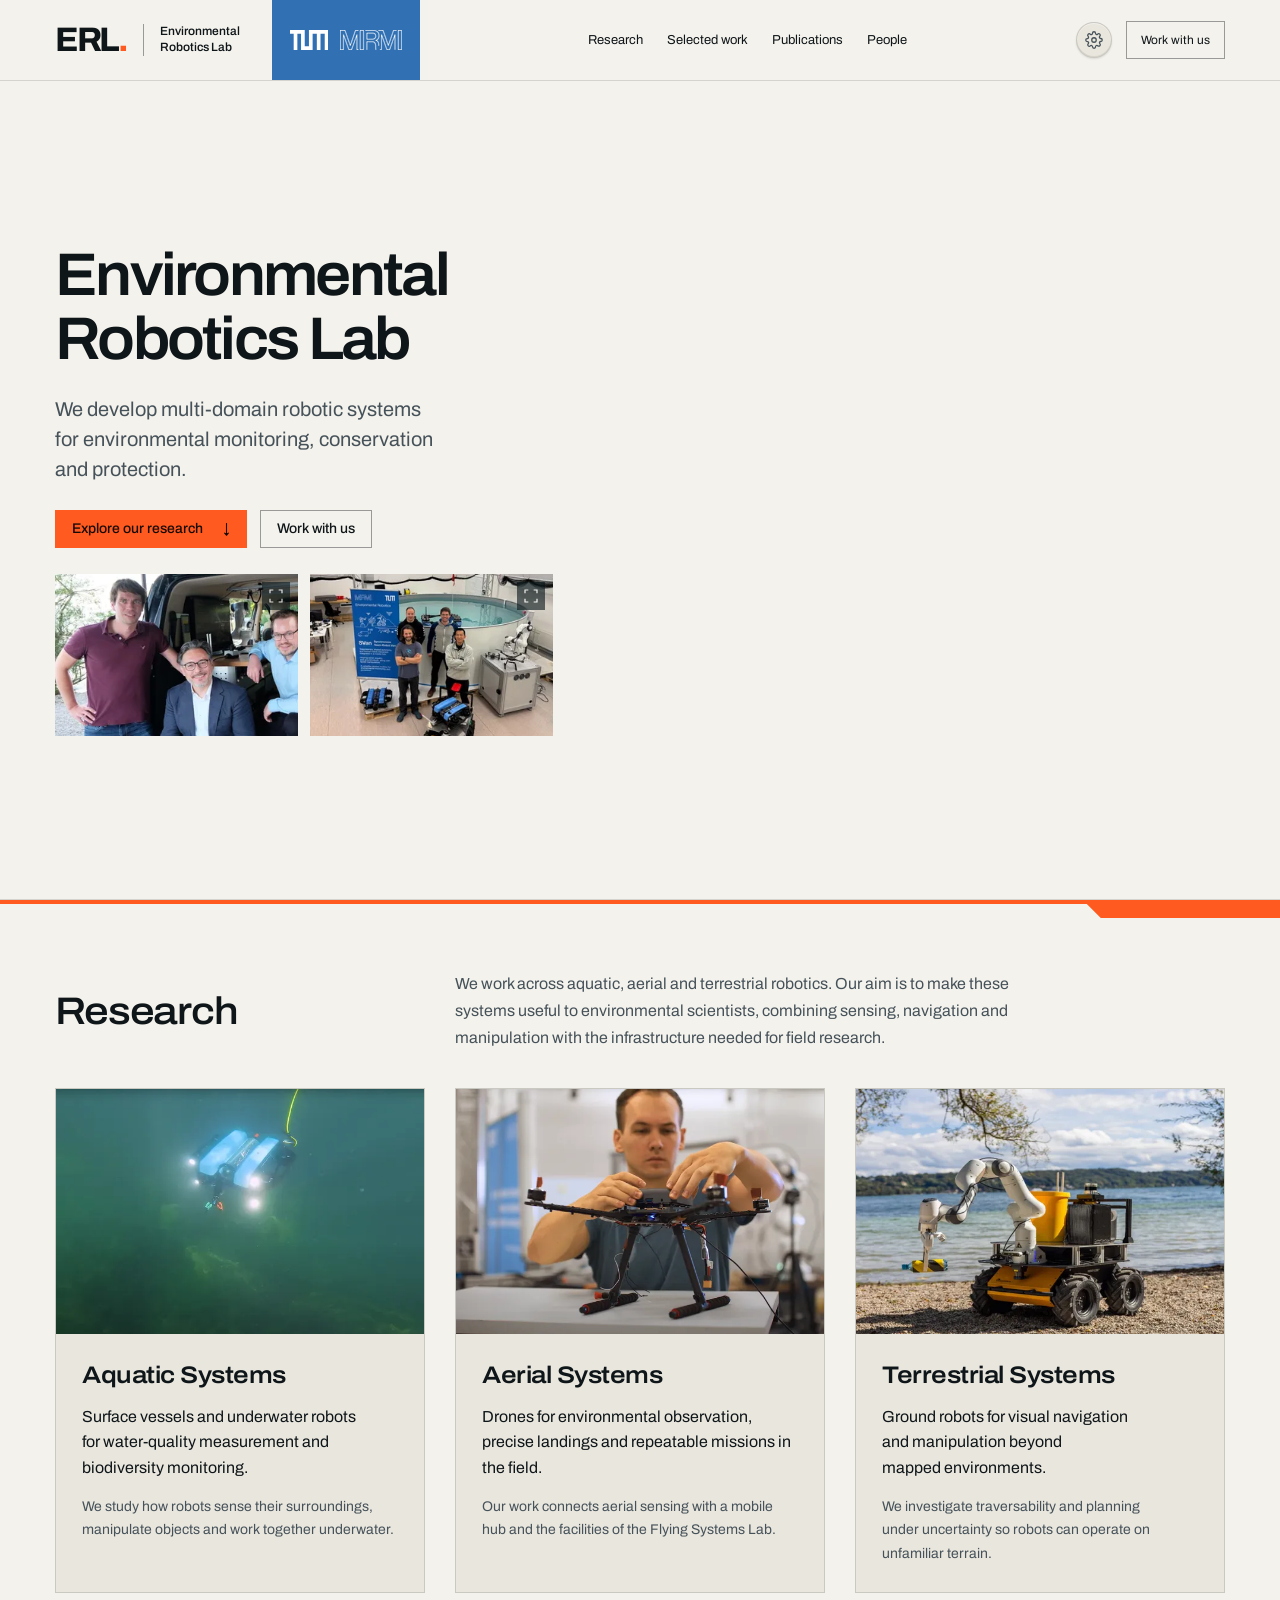
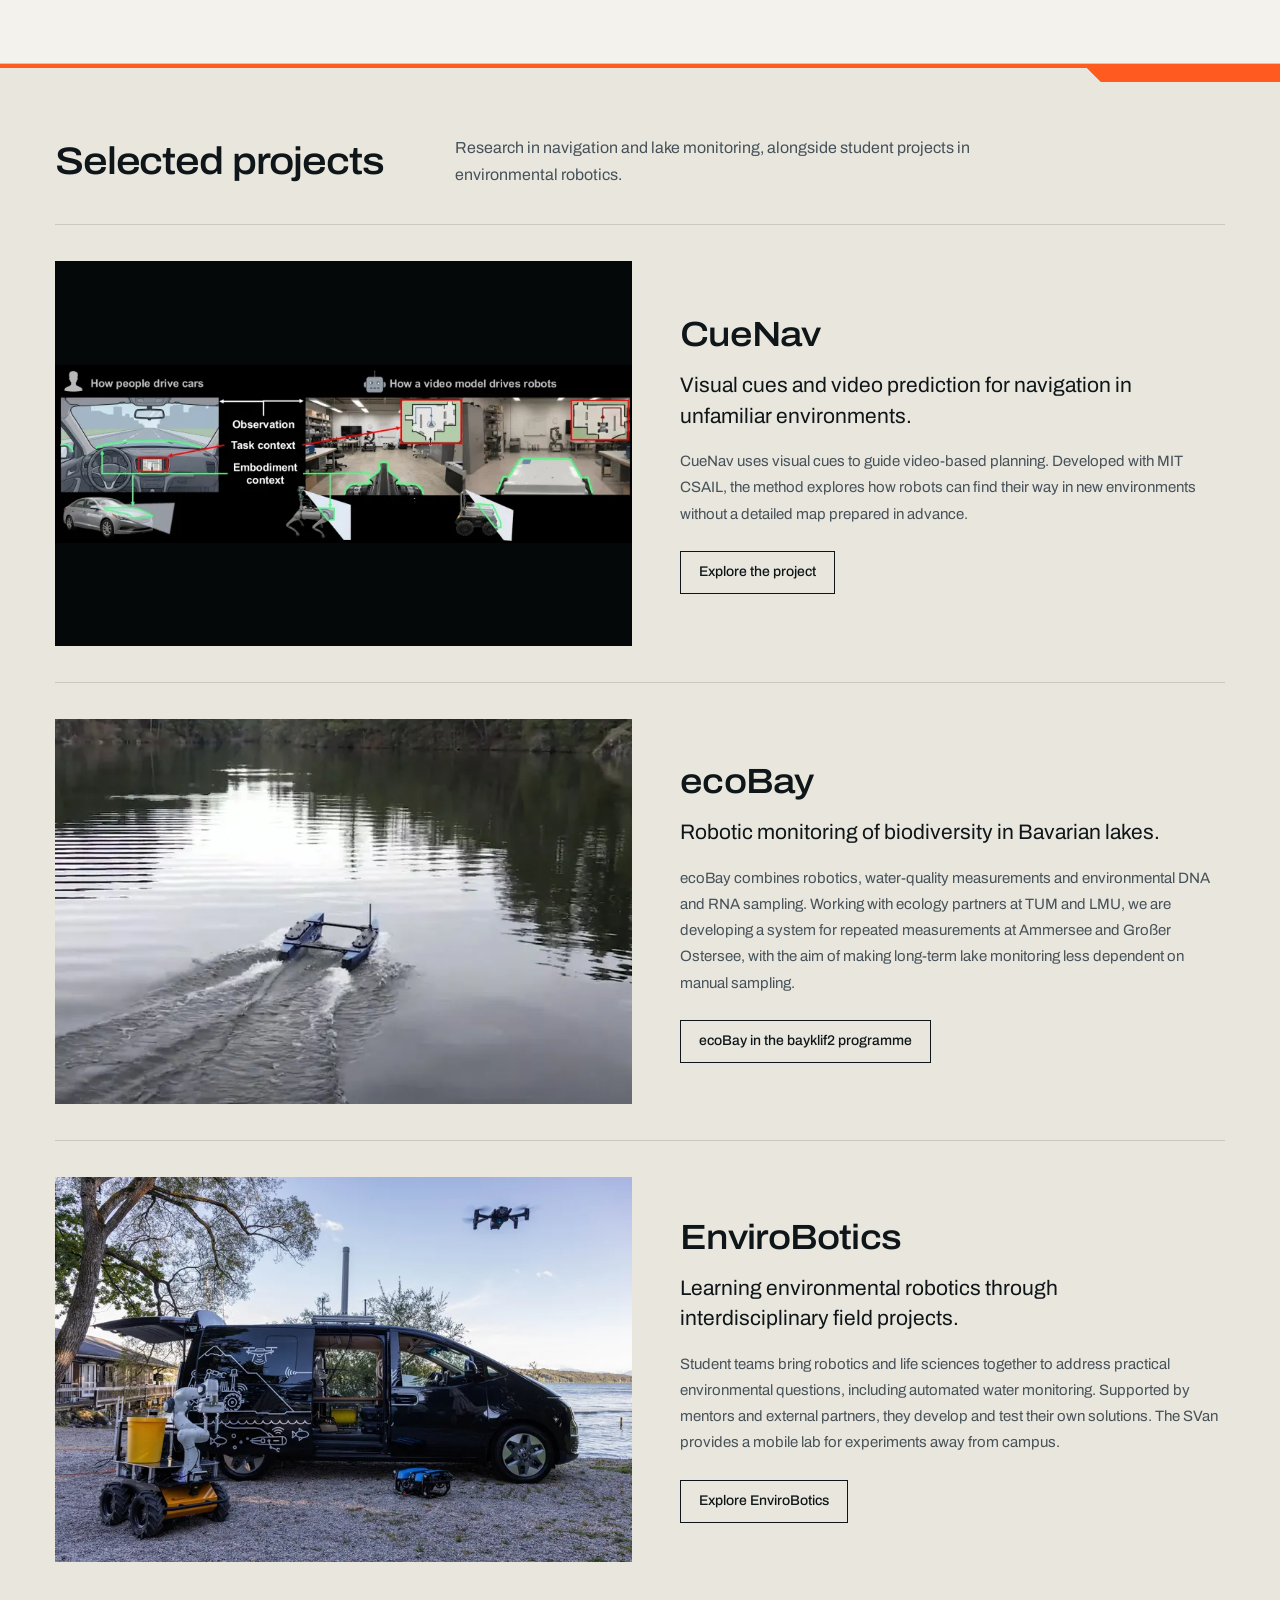
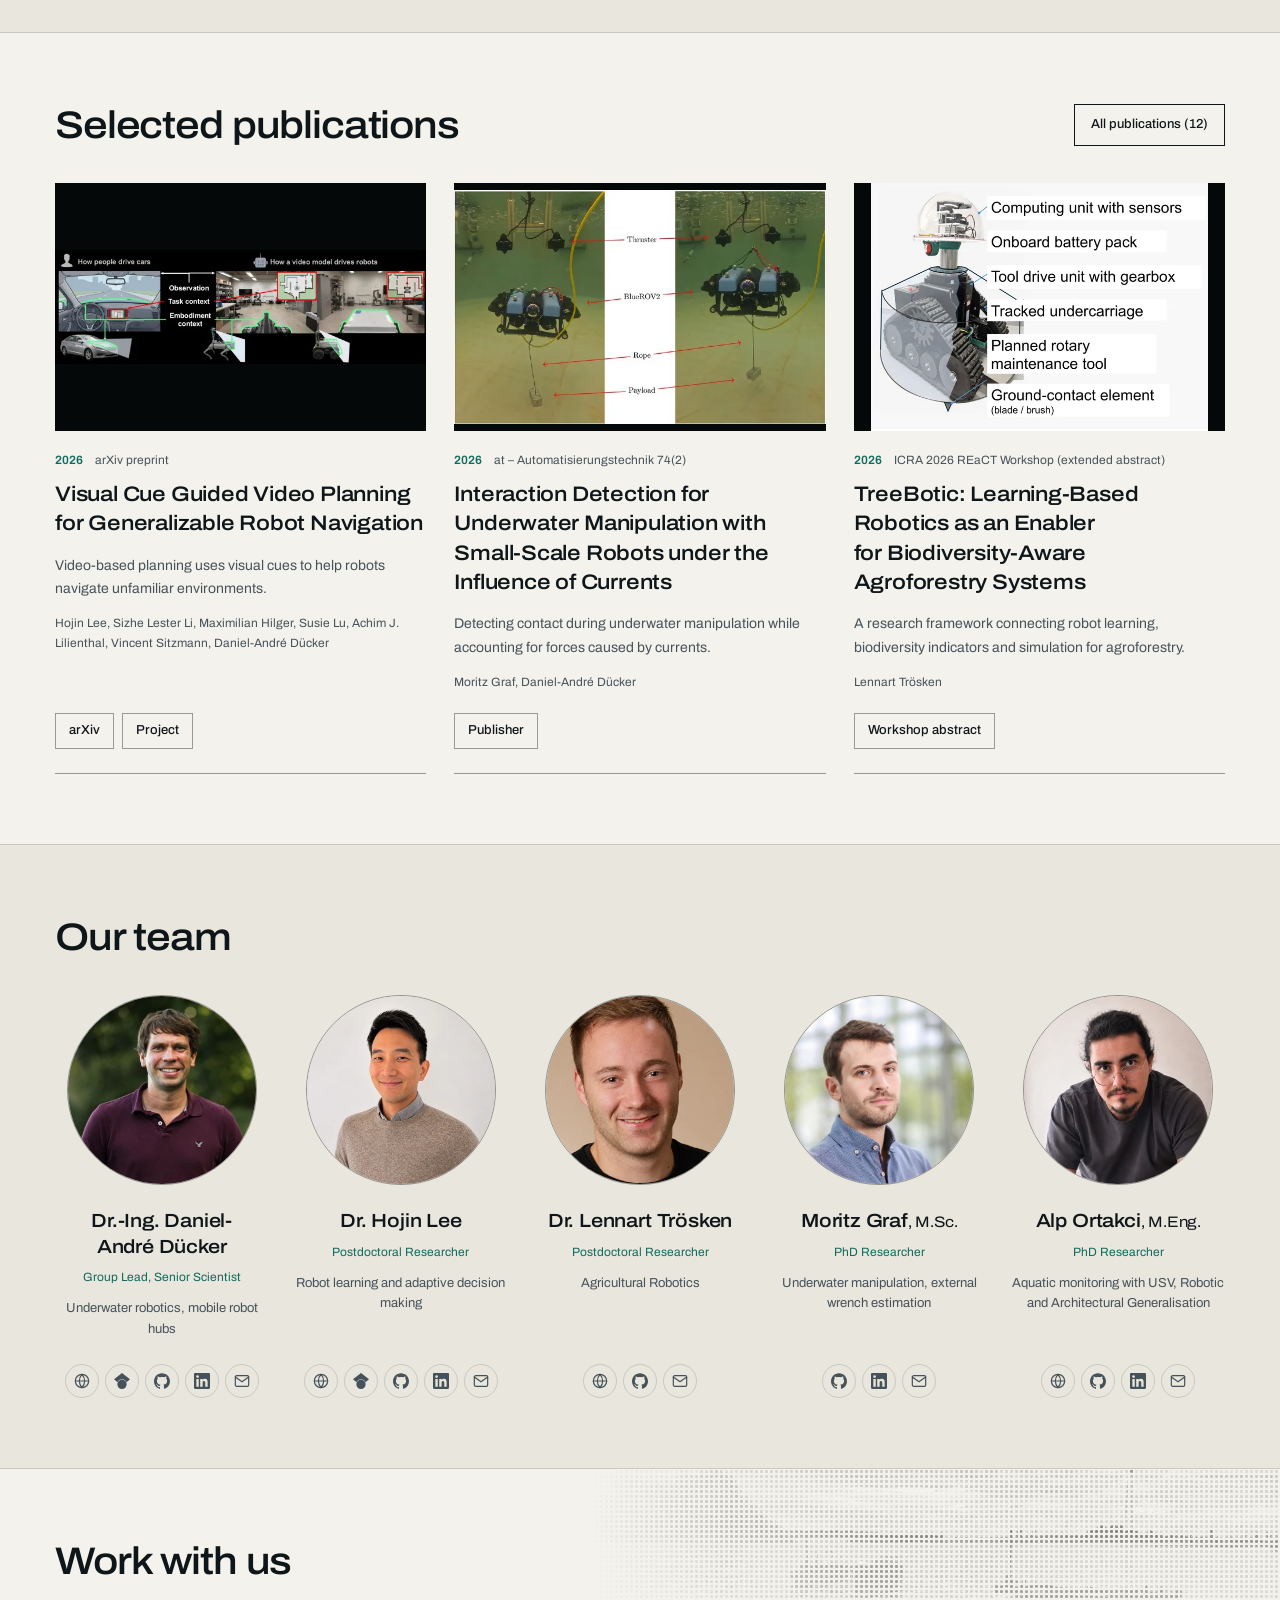
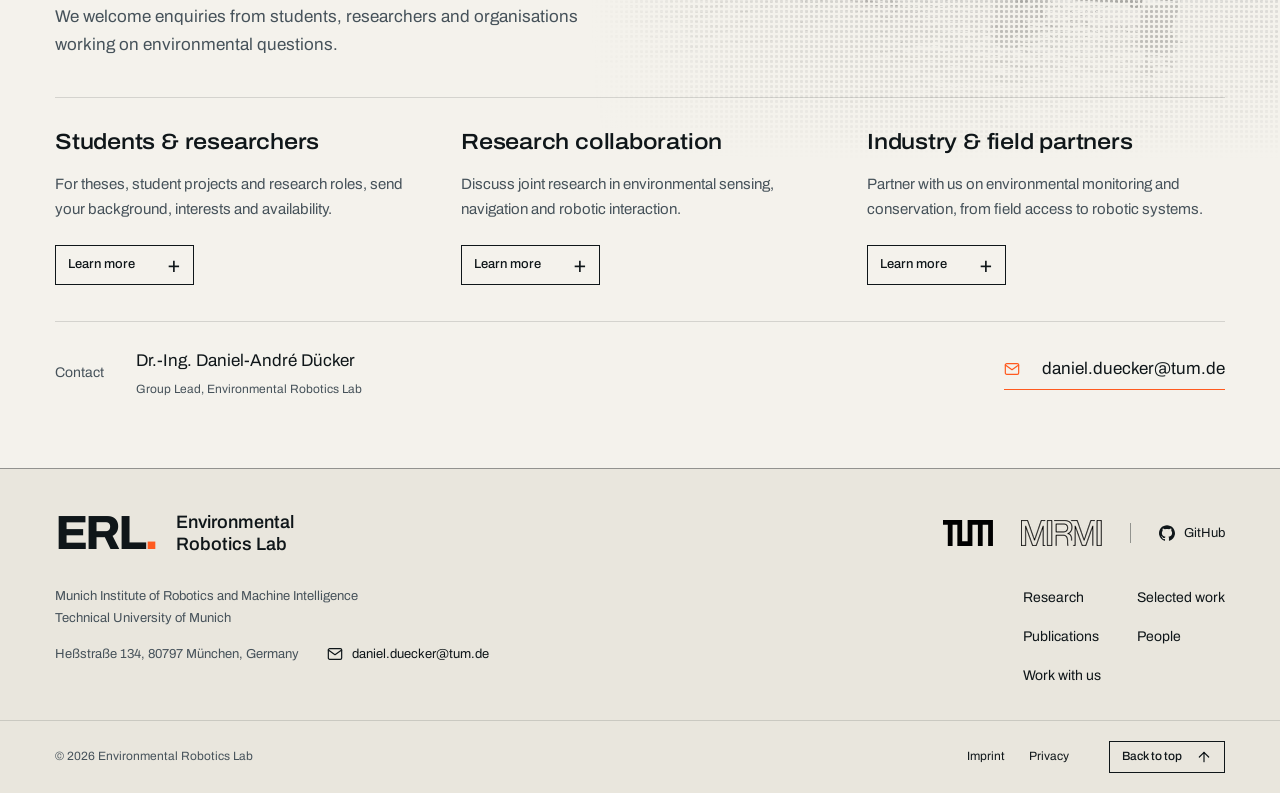
==== commit 0a0fdf70: "Smooth photo reel and add sharing preview" ====
--- a/index.html
+++ b/index.html
@@ -1,4 +1,4 @@
-<!DOCTYPE html><html lang="en"><head><meta charset="utf-8"><meta name="viewport" content="width=device-width, initial-scale=1"><meta name="color-scheme" content="light dark"><title>Environmental Robotics Lab at TUM</title><meta name="description" content="We develop multi-domain robotic systems for environmental monitoring, conservation and protection."><meta property="og:title" content="Environmental Robotics Lab at TUM"><meta property="og:description" content="We develop multi-domain robotic systems for environmental monitoring, conservation and protection."><meta property="og:type" content="website"><meta property="og:url" content="https://environmentalroboticslab.org/"><meta property="og:locale" content="en_GB"><link rel="canonical" href="https://environmentalroboticslab.org/"><link rel="alternate" hreflang="en" href="https://environmentalroboticslab.org/"><link rel="alternate" hreflang="de" href="https://environmentalroboticslab.org/de/"><link rel="alternate" hreflang="x-default" href="https://environmentalroboticslab.org/"><link rel="icon" href="/favicon.svg" type="image/svg+xml"><script>
+<!DOCTYPE html><html lang="en"><head><meta charset="utf-8"><meta name="viewport" content="width=device-width, initial-scale=1"><meta name="color-scheme" content="light dark"><title>Environmental Robotics Lab at TUM</title><meta name="description" content="We develop multi-domain robotic systems for environmental monitoring, conservation and protection."><meta property="og:title" content="Environmental Robotics Lab at TUM"><meta property="og:description" content="We develop multi-domain robotic systems for environmental monitoring, conservation and protection."><meta property="og:type" content="website"><meta property="og:site_name" content="Environmental Robotics Lab"><meta property="og:image" content="https://environmentalroboticslab.org/social/erl-preview.png"><meta property="og:image:secure_url" content="https://environmentalroboticslab.org/social/erl-preview.png"><meta property="og:image:type" content="image/png"><meta property="og:image:width" content="1200"><meta property="og:image:height" content="630"><meta property="og:image:alt" content="Environmental Robotics Lab, with its mobile lab and ground and underwater robots at the lake."><meta name="twitter:card" content="summary_large_image"><meta name="twitter:title" content="Environmental Robotics Lab at TUM"><meta name="twitter:description" content="We develop multi-domain robotic systems for environmental monitoring, conservation and protection."><meta name="twitter:image" content="https://environmentalroboticslab.org/social/erl-preview.png"><meta name="twitter:image:alt" content="Environmental Robotics Lab, with its mobile lab and ground and underwater robots at the lake."><meta property="og:url" content="https://environmentalroboticslab.org/"><meta property="og:locale" content="en_GB"><link rel="canonical" href="https://environmentalroboticslab.org/"><link rel="alternate" hreflang="en" href="https://environmentalroboticslab.org/"><link rel="alternate" hreflang="de" href="https://environmentalroboticslab.org/de/"><link rel="alternate" hreflang="x-default" href="https://environmentalroboticslab.org/"><link rel="icon" href="/favicon.svg" type="image/svg+xml"><script>
       (() => {
         let theme = matchMedia('(prefers-color-scheme: dark)').matches ? 'dark' : 'light';
         let motion = 'auto';
@@ -11,11 +11,11 @@
         document.documentElement.dataset.motionChoice = motion;
         document.documentElement.dataset.motion = motion === 'auto' ? (matchMedia('(prefers-reduced-motion: reduce)').matches ? 'reduce' : 'full') : motion;
       })();
-    </script><link rel="stylesheet" href="/_astro/Layout.DDn3jJkL.css"><link rel="stylesheet" href="/_astro/index.ygDjmj-7.css"></head><body class="placeholder-site" id="page-top"><a class="skip" href="#main">Skip to content</a><header class="site-header"><div class="shell header-row"><a class="brand" href="/" aria-label="Environmental Robotics Lab at TUM"><span class="brand-mark">ERL<span aria-hidden="true">.</span></span><span class="brand-name">Environmental<br>Robotics Lab</span></a><div class="institution-marks"><a href="https://www.tum.de/en/" aria-label="Technical University of Munich"><svg xmlns:dc="http://purl.org/dc/elements/1.1/" xmlns:cc="http://creativecommons.org/ns#" xmlns:rdf="http://www.w3.org/1999/02/22-rdf-syntax-ns#" xmlns:svg="http://www.w3.org/2000/svg" xmlns:sodipodi="http://sodipodi.sourceforge.net/DTD/sodipodi-0.dtd" xmlns:inkscape="http://www.inkscape.org/namespaces/inkscape" id="Ebene_1" x="0px" y="0px" width="408.16" height="212.46684" viewBox="-16.014 -31 408.16 212.46684" enable-background="new -16.014 -31 149 114" xml:space="preserve" sodipodi:docname="TUM_Web_Logo_blau.svg" inkscape:version="1.0.1 (3bc2e813f5, 2020-09-07)" class="institution-mark"><metadata id="metadata13"><rdf:RDF><cc:Work rdf:about=""><dc:format>image/svg+xml</dc:format><dc:type rdf:resource="http://purl.org/dc/dcmitype/StillImage" /><dc:title>TUM_Web_Logo_blau</dc:title></cc:Work></rdf:RDF></metadata><defs id="defs11" /><sodipodi:namedview pagecolor="#ffffff" bordercolor="#666666" borderopacity="1" objecttolerance="10" gridtolerance="10" guidetolerance="10" inkscape:pageopacity="0" inkscape:pageshadow="2" inkscape:window-width="1920" inkscape:window-height="986" id="namedview9" showgrid="false" fit-margin-top="0" fit-margin-left="0" fit-margin-right="0" fit-margin-bottom="0" inkscape:zoom="1.754386" inkscape:cx="124.61021" inkscape:cy="115.2546" inkscape:window-x="-11" inkscape:window-y="-11" inkscape:window-maximized="1" inkscape:current-layer="Ebene_1" />
+    </script><link rel="stylesheet" href="/_astro/Layout.DDn3jJkL.css"><link rel="stylesheet" href="/_astro/index.DlbPDmZX.css"></head><body class="placeholder-site" id="page-top"><a class="skip" href="#main">Skip to content</a><header class="site-header"><div class="shell header-row"><a class="brand" href="/" aria-label="Environmental Robotics Lab at TUM"><span class="brand-mark">ERL<span aria-hidden="true">.</span></span><span class="brand-name">Environmental<br>Robotics Lab</span></a><div class="institution-marks"><a href="https://www.tum.de/en/" aria-label="Technical University of Munich"><svg xmlns:dc="http://purl.org/dc/elements/1.1/" xmlns:cc="http://creativecommons.org/ns#" xmlns:rdf="http://www.w3.org/1999/02/22-rdf-syntax-ns#" xmlns:svg="http://www.w3.org/2000/svg" xmlns:sodipodi="http://sodipodi.sourceforge.net/DTD/sodipodi-0.dtd" xmlns:inkscape="http://www.inkscape.org/namespaces/inkscape" id="Ebene_1" x="0px" y="0px" width="408.16" height="212.46684" viewBox="-16.014 -31 408.16 212.46684" enable-background="new -16.014 -31 149 114" xml:space="preserve" sodipodi:docname="TUM_Web_Logo_blau.svg" inkscape:version="1.0.1 (3bc2e813f5, 2020-09-07)" class="institution-mark"><metadata id="metadata13"><rdf:RDF><cc:Work rdf:about=""><dc:format>image/svg+xml</dc:format><dc:type rdf:resource="http://purl.org/dc/dcmitype/StillImage" /><dc:title>TUM_Web_Logo_blau</dc:title></cc:Work></rdf:RDF></metadata><defs id="defs11" /><sodipodi:namedview pagecolor="#ffffff" bordercolor="#666666" borderopacity="1" objecttolerance="10" gridtolerance="10" guidetolerance="10" inkscape:pageopacity="0" inkscape:pageshadow="2" inkscape:window-width="1920" inkscape:window-height="986" id="namedview9" showgrid="false" fit-margin-top="0" fit-margin-left="0" fit-margin-right="0" fit-margin-bottom="0" inkscape:zoom="1.754386" inkscape:cx="124.61021" inkscape:cy="115.2546" inkscape:window-x="-11" inkscape:window-y="-11" inkscape:window-maximized="1" inkscape:current-layer="Ebene_1" />
 <title id="title2">TUM_Web_Logo_blau</title>
 <desc id="desc4">TUM</desc>
 <path fill="#3070b3" d="m 140.54052,-31 v 173.32822 h 44.72985 V -31 H 392.146 V 181.46685 H 353.00738 V 8.138629 H 308.2775 V 181.46685 H 269.13887 V 8.138629 H 224.40902 V 181.46685 H 101.4019 V 8.138629 H 62.26327 V 181.46685 H 23.12462 V 8.138629 H -16.014 V -31 Z" id="path6" style="stroke-width:5.59123" />
-</svg></a><a href="https://www.mirmi.tum.de/en/mirmi/" aria-label="Munich Institute of Robotics and Machine Intelligence"><img src="/_astro/mirmi.BAgoNZDB_Z1UIhLS.webp" srcset="/_astro/mirmi.BAgoNZDB_Z1UIhLS.webp 1x, /_astro/mirmi.BAgoNZDB_12aJum.webp 2x, /_astro/mirmi.BAgoNZDB_1ezzxe.webp 3x" alt="MIRMI" loading="lazy" decoding="async" width="62" height="20" class="institution-mark"></a></div><nav class="desktop-nav" aria-label="Main navigation"><a href="/#research">Research</a><a href="/#work">Selected work</a><a href="/publications/">Publications</a><a href="/#people">People</a></nav><div class="header-tools"><details class="opt" data-options data-astro-cid-2rwairet><summary aria-label="Language, theme and motion" title="Language, theme and motion" data-astro-cid-2rwairet><svg class="opt__icon" width="18" height="18" viewBox="0 0 24 24" aria-hidden="true" fill="none" stroke="currentColor" stroke-width="1.7" stroke-linecap="round" stroke-linejoin="round" data-astro-cid-2rwairet><circle cx="12" cy="12" r="3" data-astro-cid-2rwairet></circle><path d="M19.4 15a1.65 1.65 0 0 0 .33 1.82l.06.06a2 2 0 1 1-2.83 2.83l-.06-.06a1.65 1.65 0 0 0-1.82-.33 1.65 1.65 0 0 0-1 1.51V21a2 2 0 1 1-4 0v-.09a1.65 1.65 0 0 0-1.08-1.51 1.65 1.65 0 0 0-1.82.33l-.06.06a2 2 0 1 1-2.83-2.83l.06-.06a1.65 1.65 0 0 0 .33-1.82 1.65 1.65 0 0 0-1.51-1H3a2 2 0 1 1 0-4h.09A1.65 1.65 0 0 0 4.6 9a1.65 1.65 0 0 0-.33-1.82l-.06-.06a2 2 0 1 1 2.83-2.83l.06.06a1.65 1.65 0 0 0 1.82.33H9a1.65 1.65 0 0 0 1-1.51V3a2 2 0 1 1 4 0v.09a1.65 1.65 0 0 0 1 1.51 1.65 1.65 0 0 0 1.82-.33l.06-.06a2 2 0 1 1 2.83 2.83l-.06.06a1.65 1.65 0 0 0-.33 1.82V9a1.65 1.65 0 0 0 1.51 1H21a2 2 0 1 1 0 4h-.09a1.65 1.65 0 0 0-1.51 1z" data-astro-cid-2rwairet></path></svg></summary><div class="opt__panel" data-astro-cid-2rwairet><p class="label" data-astro-cid-2rwairet>Language</p><div class="opt__row" role="group" aria-label="Language" data-astro-cid-2rwairet><a class="opt__choice opt__language" href="/" data-language-path="/" hreflang="en" lang="en" aria-current="true" data-astro-cid-2rwairet><span data-astro-cid-2rwairet>English</span><svg width="12" height="12" viewBox="0 0 16 16" fill="none" stroke="currentColor" stroke-width="1.8" aria-hidden="true" data-astro-cid-2rwairet><path d="m3 8 3 3 7-7" data-astro-cid-2rwairet></path></svg></a><a class="opt__choice opt__language" href="/de/" data-language-path="/de/" hreflang="de" lang="de" data-astro-cid-2rwairet><span data-astro-cid-2rwairet>Deutsch</span></a></div><p class="label" data-astro-cid-2rwairet>Theme</p><div class="opt__row" role="group" data-astro-cid-2rwairet><button type="button" class="opt__choice" data-theme-set="light" data-astro-cid-2rwairet>Light</button><button type="button" class="opt__choice" data-theme-set="dark" data-astro-cid-2rwairet>Dark</button></div><p class="label" data-astro-cid-2rwairet>Motion</p><div class="opt__row opt__row--3" role="group" data-astro-cid-2rwairet><button type="button" class="opt__choice" data-motion-set="auto" data-astro-cid-2rwairet>Auto</button><button type="button" class="opt__choice" data-motion-set="full" data-astro-cid-2rwairet>On</button><button type="button" class="opt__choice" data-motion-set="reduce" data-astro-cid-2rwairet>Off</button></div></div></details><script type="module">var e=()=>{document.querySelectorAll(`[data-language-path]`).forEach(e=>{e.href=`${e.dataset.languagePath}${location.search}${location.hash}`})};e(),window.addEventListener(`hashchange`,e),window.addEventListener(`popstate`,e);var t=document.documentElement,n=document.querySelectorAll(`[data-theme-set]`),r=()=>n.forEach(e=>e.setAttribute(`aria-current`,String(e.dataset.themeSet===t.dataset.theme)));n.forEach(e=>e.addEventListener(`click`,()=>{let n=e.dataset.themeSet===`dark`?`dark`:`light`;t.dataset.theme=n;try{localStorage.setItem(`theme`,n)}catch{}window.dispatchEvent(new CustomEvent(`themechange`,{detail:n})),r()})),r();var i=document.querySelectorAll(`[data-motion-set]`),a=()=>{try{return localStorage.getItem(`motion`)??`auto`}catch{return`auto`}},o=()=>{let e=a();i.forEach(t=>t.setAttribute(`aria-current`,String(t.dataset.motionSet===e)))};i.forEach(e=>e.addEventListener(`click`,()=>{let n=e.dataset.motionSet??`auto`;try{n===`auto`?localStorage.removeItem(`motion`):localStorage.setItem(`motion`,n)}catch{}let r=matchMedia(`(prefers-reduced-motion: reduce)`).matches?`reduce`:`full`;t.dataset.motionChoice=n,t.dataset.motion=n===`auto`?r:n,window.dispatchEvent(new CustomEvent(`motionchange`,{detail:t.dataset.motion})),o()})),o(),document.querySelectorAll(`[data-options]`).forEach(e=>{document.addEventListener(`click`,t=>{e.open&&!e.contains(t.target)&&(e.open=!1)}),e.addEventListener(`keydown`,t=>{t.key===`Escape`&&(e.open=!1,e.querySelector(`summary`)?.focus())})});</script><a class="header-contact" href="/#contact">Work with us</a><details class="mobile-menu"><summary>Menu<span aria-hidden="true">+</span></summary><nav aria-label="Mobile navigation"><a href="/#research">Research</a><a href="/#work">Selected work</a><a href="/publications/">Publications</a><a href="/#people">People</a><a href="/#contact">Work with us</a></nav></details></div></div></header><main id="main"><section class="intro" aria-labelledby="lab-title"><div class="intro-scene"><style>astro-island,astro-slot,astro-static-slot{display:contents}</style><script>(function(){let e=async e=>{await(await e())()};(self.Astro||(self.Astro={})).only=e,window.dispatchEvent(new Event(`astro:only`))})();</script><script>(function(){function e(t){"@babel/helpers - typeof";return e=typeof Symbol==`function`&&typeof Symbol.iterator==`symbol`?function(e){return typeof e}:function(e){return e&&typeof Symbol==`function`&&e.constructor===Symbol&&e!==Symbol.prototype?`symbol`:typeof e},e(t)}function t(t,n){if(e(t)!=`object`||!t)return t;var r=t[Symbol.toPrimitive];if(r!==void 0){var i=r.call(t,n||`default`);if(e(i)!=`object`)return i;throw TypeError(`@@toPrimitive must return a primitive value.`)}return(n===`string`?String:Number)(t)}function n(n){var r=t(n,`string`);return e(r)==`symbol`?r:r+``}function r(e,t,r){return(t=n(t))in e?Object.defineProperty(e,t,{value:r,enumerable:!0,configurable:!0,writable:!0}):e[t]=r,e}let i=/* @__PURE__ */ new Set([`__proto__`,`constructor`,`prototype`]);{let e={0:e=>a(e),1:e=>n(e),2:e=>new RegExp(e),3:e=>new Date(e),4:e=>new Map(n(e)),5:e=>new Set(n(e)),6:e=>BigInt(e),7:e=>new URL(e),8:e=>new Uint8Array(e),9:e=>new Uint16Array(e),10:e=>new Uint32Array(e),11:e=>1/0*e},t=t=>{let[n,r]=t;return n in e?e[n](r):void 0},n=e=>e.map(t),a=e=>typeof e!=`object`||!e?e:Object.fromEntries(Object.entries(e).map(([e,n])=>[e,t(n)]));class o extends HTMLElement{constructor(...e){super(...e),r(this,`Component`,void 0),r(this,`hydrator`,void 0),r(this,`hydrate`,async()=>{var e;if(!this.hydrator||!this.isConnected)return;let t=(e=this.parentElement)==null?void 0:e.closest(`astro-island[ssr]`);if(t){t.addEventListener(`astro:hydrate`,this.hydrate,{once:!0});return}let n=this.querySelectorAll(`astro-slot`),r={},i=this.querySelectorAll(`template[data-astro-template]`);for(let e of i){let t=e.closest(this.tagName);t!=null&&t.isSameNode(this)&&(r[e.getAttribute(`data-astro-template`)||`default`]=e.innerHTML,e.remove())}for(let e of n){let t=e.closest(this.tagName);t!=null&&t.isSameNode(this)&&(r[e.getAttribute(`name`)||`default`]=e.innerHTML)}let o;try{o=this.hasAttribute(`props`)?a(JSON.parse(this.getAttribute(`props`))):{}}catch(e){let t=this.getAttribute(`component-url`)||`<unknown>`,n=this.getAttribute(`component-export`);throw n&&(t+=` (export ${n})`),console.error(`[hydrate] Error parsing props for component ${t}`,this.getAttribute(`props`),e),e}await this.hydrator(this)(this.Component,o,r,{client:this.getAttribute(`client`)}),this.removeAttribute(`ssr`),this.dispatchEvent(new CustomEvent(`astro:hydrate`))}),r(this,`unmount`,()=>{this.isConnected||this.dispatchEvent(new CustomEvent(`astro:unmount`))})}disconnectedCallback(){document.removeEventListener(`astro:after-swap`,this.unmount),document.addEventListener(`astro:after-swap`,this.unmount,{once:!0})}connectedCallback(){if(!this.hasAttribute(`await-children`)||document.readyState===`interactive`||document.readyState===`complete`)this.childrenConnectedCallback();else{let e=()=>{document.removeEventListener(`DOMContentLoaded`,e),t.disconnect(),this.childrenConnectedCallback()},t=new MutationObserver(()=>{var t;((t=this.lastChild)==null?void 0:t.nodeType)===Node.COMMENT_NODE&&this.lastChild.nodeValue===`astro:end`&&(this.lastChild.remove(),e())});t.observe(this,{childList:!0}),document.addEventListener(`DOMContentLoaded`,e)}}async childrenConnectedCallback(){let e=this.getAttribute(`before-hydration-url`);e&&await import(e),this.start()}getRetryImportUrl(e){let t=new URL(e,document.baseURI);return t.searchParams.set(`astro-retry`,Date.now().toString()),t.toString()}async importWithRetry(e){try{return await import(e)}catch(t){return await new Promise(e=>setTimeout(e,1e3)),import(this.getRetryImportUrl(e))}}handleHydrationError(e){let t=this.getAttribute(`component-url`),n=new CustomEvent(`astro:hydration-error`,{cancelable:!0,bubbles:!0,composed:!0,detail:{error:e,componentUrl:t}});this.dispatchEvent(n)&&console.error(`[astro-island] Error hydrating ${t}`,e)}async start(){let e=JSON.parse(this.getAttribute(`opts`)),t=this.getAttribute(`client`);if(Astro[t]===void 0)window.addEventListener(`astro:${t}`,()=>this.start(),{once:!0});else try{await Astro[t](async()=>{let e=this.getAttribute(`renderer-url`);try{let[t,{default:n}]=await Promise.all([this.importWithRetry(this.getAttribute(`component-url`)),e?this.importWithRetry(e):Promise.resolve({default:()=>()=>{}})]),r=this.getAttribute(`component-export`)||`default`;if(r.includes(`.`)){this.Component=t;for(let e of r.split(`.`)){if(i.has(e)||!this.Component||typeof this.Component!=`object`&&typeof this.Component!=`function`||!Object.hasOwn(this.Component,e))throw Error(`Invalid component export path: ${r}`);this.Component=this.Component[e]}}else{if(i.has(r))throw Error(`Invalid component export path: ${r}`);this.Component=t[r]}return this.hydrator=n,this.hydrate}catch(e){return this.handleHydrationError(e),()=>{}}},e,this)}catch(e){this.handleHydrationError(e)}}attributeChangedCallback(){this.hydrate()}}r(o,`observedAttributes`,[`props`]),customElements.get(`astro-island`)||customElements.define(`astro-island`,o)}})();</script><astro-island uid="ZG33mS" component-url="/_astro/HeroMount.B9nY-7yD.js" component-export="default" renderer-url="/_astro/client.DCgYMWuJ.js" props="{&quot;lang&quot;:[0,&quot;en&quot;],&quot;enabledScenes&quot;:[1,[[0,&quot;blueboat&quot;],[0,&quot;bluerov2&quot;],[0,&quot;drone&quot;]]]}" ssr client="only" opts="{&quot;name&quot;:&quot;HeroMount&quot;,&quot;value&quot;:&quot;react&quot;}"></astro-island></div><div class="shell intro-grid"><div class="intro-copy" data-hero-card><h1 id="lab-title">Environmental<br>Robotics Lab</h1><p class="intro-mission">We develop multi-domain robotic systems for environmental monitoring, conservation and protection.</p><div class="intro-actions"><a class="btn btn--signal" href="#research">Explore our research<span aria-hidden="true">↓</span></a><a class="btn intro-contact" href="#contact">Work with us</a></div><div class="intro-photos"><div class="photo-reel" data-reel data-astro-cid-y2kjb6ib><div class="photo-reel__viewport" tabindex="0" role="region" aria-label="Photographs from the lab and field" data-reel-viewport data-astro-cid-y2kjb6ib><div class="photo-reel__track" data-astro-cid-y2kjb6ib><div class="photo-reel__set" data-astro-cid-y2kjb6ib><figure class="photo-reel__frame" data-frame="svan-starnberg" data-astro-cid-y2kjb6ib><button class="photo-reel__open" type="button" data-photo-index="0" data-photo-full="/_astro/svan-starnberg.BFFXSBiD_Z103Bqs.webp" data-photo-caption="Presenting the SVan at Lake Starnberg" data-photo-credit="MIRMI" aria-label="Enlarge photograph: Presenting the SVan at Lake Starnberg" data-astro-cid-y2kjb6ib><picture data-astro-cid-y2kjb6ib="true"><source srcset="/_astro/svan-starnberg.BFFXSBiD_hq3xD.webp 320w, /_astro/svan-starnberg.BFFXSBiD_Z1CQUdt.webp 560w, /_astro/svan-starnberg.BFFXSBiD_Z22VrOw.webp 800w" type="image/webp" sizes="(min-width: 681px) 250px, 45vw"><img src="/_astro/svan-starnberg.BFFXSBiD_1lDxX.jpg" srcset="/_astro/svan-starnberg.BFFXSBiD_Z26AF2K.jpg 320w, /_astro/svan-starnberg.BFFXSBiD_13iu04.jpg 560w, /_astro/svan-starnberg.BFFXSBiD_DdWo1.jpg 800w" alt="Presenting the SVan at Lake Starnberg" sizes="(min-width: 681px) 250px, 45vw" loading="eager" data-astro-cid-y2kjb6ib="true" decoding="async" width="840" height="560"></picture><span class="photo-reel__expand" aria-hidden="true" data-astro-cid-y2kjb6ib><svg viewBox="0 0 24 24" width="16" height="16" fill="none" stroke="currentColor" stroke-width="1.8" data-astro-cid-y2kjb6ib><path d="M8 3H3v5m13-5h5v5M3 16v5h5m13-5v5h-5" data-astro-cid-y2kjb6ib></path></svg></span></button><figcaption data-astro-cid-y2kjb6ib>Presenting the SVan at Lake Starnberg<span data-astro-cid-y2kjb6ib>&copy; MIRMI</span></figcaption></figure><figure class="photo-reel__frame photo-reel__frame--group" data-frame="erl-group-2025" data-astro-cid-y2kjb6ib><button class="photo-reel__open" type="button" data-photo-index="1" data-photo-full="/_astro/team-lab.Znet0iZP_Z2oK2S5.webp" data-photo-caption="In the Environmental Robotics Lab, 2025" data-photo-credit aria-label="Enlarge photograph: In the Environmental Robotics Lab, 2025" data-astro-cid-y2kjb6ib><picture data-astro-cid-y2kjb6ib="true"><source srcset="/_astro/team-lab.Znet0iZP_Z8wGIw.webp 320w, /_astro/team-lab.Znet0iZP_Z1al8nY.webp 560w, /_astro/team-lab.Znet0iZP_1NRJ8I.webp 800w" type="image/webp" sizes="(min-width: 681px) 250px, 45vw"><img src="/_astro/team-lab.Znet0iZP_1242o0.jpg" srcset="/_astro/team-lab.Znet0iZP_26DYDF.jpg 320w, /_astro/team-lab.Znet0iZP_14PxYd.jpg 560w, /_astro/team-lab.Znet0iZP_l2fsJ.jpg 800w" alt="In the Environmental Robotics Lab, 2025" sizes="(min-width: 681px) 250px, 45vw" loading="eager" data-astro-cid-y2kjb6ib="true" decoding="async" width="1600" height="2133"></picture><span class="photo-reel__expand" aria-hidden="true" data-astro-cid-y2kjb6ib><svg viewBox="0 0 24 24" width="16" height="16" fill="none" stroke="currentColor" stroke-width="1.8" data-astro-cid-y2kjb6ib><path d="M8 3H3v5m13-5h5v5M3 16v5h5m13-5v5h-5" data-astro-cid-y2kjb6ib></path></svg></span></button><figcaption data-astro-cid-y2kjb6ib>In the Environmental Robotics Lab, 2025</figcaption></figure><figure class="photo-reel__frame" data-frame="svan-team" data-astro-cid-y2kjb6ib><button class="photo-reel__open" type="button" data-photo-index="2" data-photo-full="/_astro/svan-team.ByA7DaCm_ZsvGXE.webp" data-photo-caption="The SVan with aerial, ground and underwater robots" data-photo-credit aria-label="Enlarge photograph: The SVan with aerial, ground and underwater robots" data-astro-cid-y2kjb6ib><picture data-astro-cid-y2kjb6ib="true"><source srcset="/_astro/svan-team.ByA7DaCm_Z1xKvhz.webp 320w, /_astro/svan-team.ByA7DaCm_Z19W3gS.webp 560w, /_astro/svan-team.ByA7DaCm_Z24p6s9.webp 800w" type="image/webp" sizes="(min-width: 681px) 250px, 45vw"><img src="/_astro/svan-team.ByA7DaCm_Zgq2wm.jpg" srcset="/_astro/svan-team.ByA7DaCm_23A8Qn.jpg 320w, /_astro/svan-team.ByA7DaCm_2roAR4.jpg 560w, /_astro/svan-team.ByA7DaCm_1wVxFN.jpg 800w" alt="The SVan with aerial, ground and underwater robots" sizes="(min-width: 681px) 250px, 45vw" loading="eager" data-astro-cid-y2kjb6ib="true" decoding="async" width="2000" height="1334"></picture><span class="photo-reel__expand" aria-hidden="true" data-astro-cid-y2kjb6ib><svg viewBox="0 0 24 24" width="16" height="16" fill="none" stroke="currentColor" stroke-width="1.8" data-astro-cid-y2kjb6ib><path d="M8 3H3v5m13-5h5v5M3 16v5h5m13-5v5h-5" data-astro-cid-y2kjb6ib></path></svg></span></button><figcaption data-astro-cid-y2kjb6ib>The SVan with aerial, ground and underwater robots</figcaption></figure><figure class="photo-reel__frame" data-frame="mirmi-underwater-lab" data-astro-cid-y2kjb6ib><button class="photo-reel__open" type="button" data-photo-index="3" data-photo-full="/_astro/underwater-lab.B7HQhKQm_1DU628.webp" data-photo-caption="The Underwater Systems Lab" data-photo-credit="MIRMI" aria-label="Enlarge photograph: The Underwater Systems Lab" data-astro-cid-y2kjb6ib><picture data-astro-cid-y2kjb6ib="true"><source srcset="/_astro/underwater-lab.B7HQhKQm_xcN0e.webp 320w, /_astro/underwater-lab.B7HQhKQm_Z1a0AeV.webp 560w, /_astro/underwater-lab.B7HQhKQm_Z29NfJR.webp 800w" type="image/webp" sizes="(min-width: 681px) 250px, 45vw"><img src="/_astro/underwater-lab.B7HQhKQm_y4lwN.jpg" srcset="/_astro/underwater-lab.B7HQhKQm_Z1t4qkv.jpg 320w, /_astro/underwater-lab.B7HQhKQm_1STjeg.jpg 560w, /_astro/underwater-lab.B7HQhKQm_T6DIk.jpg 800w" alt="The Underwater Systems Lab" sizes="(min-width: 681px) 250px, 45vw" loading="eager" data-astro-cid-y2kjb6ib="true" decoding="async" width="2000" height="1500"></picture><span class="photo-reel__expand" aria-hidden="true" data-astro-cid-y2kjb6ib><svg viewBox="0 0 24 24" width="16" height="16" fill="none" stroke="currentColor" stroke-width="1.8" data-astro-cid-y2kjb6ib><path d="M8 3H3v5m13-5h5v5M3 16v5h5m13-5v5h-5" data-astro-cid-y2kjb6ib></path></svg></span></button><figcaption data-astro-cid-y2kjb6ib>The Underwater Systems Lab<span data-astro-cid-y2kjb6ib>&copy; MIRMI</span></figcaption></figure><figure class="photo-reel__frame" data-frame="drone-field" data-astro-cid-y2kjb6ib><button class="photo-reel__open" type="button" data-photo-index="4" data-photo-full="/_astro/drone-field.CZsC-nvO_1E63QA.webp" data-photo-caption="Drone flight during field work" data-photo-credit aria-label="Enlarge photograph: Drone flight during field work" data-astro-cid-y2kjb6ib><picture data-astro-cid-y2kjb6ib="true"><source srcset="/_astro/drone-field.CZsC-nvO_Z28nDnq.webp 320w, /_astro/drone-field.CZsC-nvO_1jPjT.webp 560w, /_astro/drone-field.CZsC-nvO_2mzF1f.webp 800w" type="image/webp" sizes="(min-width: 681px) 250px, 45vw"><img src="/_astro/drone-field.CZsC-nvO_Z14fdel.jpg" srcset="/_astro/drone-field.CZsC-nvO_1e2el2.jpg 320w, /_astro/drone-field.CZsC-nvO_Z1GrpKz.jpg 560w, /_astro/drone-field.CZsC-nvO_DNoUL.jpg 800w" alt="Drone flight during field work" sizes="(min-width: 681px) 250px, 45vw" loading="lazy" data-astro-cid-y2kjb6ib="true" decoding="async" width="2000" height="1334"></picture><span class="photo-reel__expand" aria-hidden="true" data-astro-cid-y2kjb6ib><svg viewBox="0 0 24 24" width="16" height="16" fill="none" stroke="currentColor" stroke-width="1.8" data-astro-cid-y2kjb6ib><path d="M8 3H3v5m13-5h5v5M3 16v5h5m13-5v5h-5" data-astro-cid-y2kjb6ib></path></svg></span></button><figcaption data-astro-cid-y2kjb6ib>Drone flight during field work</figcaption></figure><figure class="photo-reel__frame" data-frame="svan-field" data-astro-cid-y2kjb6ib><button class="photo-reel__open" type="button" data-photo-index="5" data-photo-full="/_astro/svan-field.Ca-mg3RB_1EUya.webp" data-photo-caption="The SVan and its robot team" data-photo-credit="Hyundai" aria-label="Enlarge photograph: The SVan and its robot team" data-astro-cid-y2kjb6ib><picture data-astro-cid-y2kjb6ib="true"><source srcset="/_astro/svan-field.Ca-mg3RB_vTtYX.webp 320w, /_astro/svan-field.Ca-mg3RB_ZxjdTV.webp 560w, /_astro/svan-field.Ca-mg3RB_2qYn7s.webp 800w" type="image/webp" sizes="(min-width: 681px) 250px, 45vw"><img src="/_astro/svan-field.Ca-mg3RB_2qgBHJ.jpg" srcset="/_astro/svan-field.Ca-mg3RB_Z2j5WqL.jpg 320w, /_astro/svan-field.Ca-mg3RB_1GRssg.jpg 560w, /_astro/svan-field.Ca-mg3RB_Zo14jh.jpg 800w" alt="The SVan and its robot team" sizes="(min-width: 681px) 250px, 45vw" loading="lazy" data-astro-cid-y2kjb6ib="true" decoding="async" width="840" height="560"></picture><span class="photo-reel__expand" aria-hidden="true" data-astro-cid-y2kjb6ib><svg viewBox="0 0 24 24" width="16" height="16" fill="none" stroke="currentColor" stroke-width="1.8" data-astro-cid-y2kjb6ib><path d="M8 3H3v5m13-5h5v5M3 16v5h5m13-5v5h-5" data-astro-cid-y2kjb6ib></path></svg></span></button><figcaption data-astro-cid-y2kjb6ib>The SVan and its robot team<span data-astro-cid-y2kjb6ib>&copy; Hyundai</span></figcaption></figure><figure class="photo-reel__frame" data-frame="husky-shore" data-astro-cid-y2kjb6ib><button class="photo-reel__open" type="button" data-photo-index="6" data-photo-full="/_astro/husky-shore.7jEYjudq_gYQL2.webp" data-photo-caption="Husky ground robot with a manipulator at the lake shore" data-photo-credit aria-label="Enlarge photograph: Husky ground robot with a manipulator at the lake shore" data-astro-cid-y2kjb6ib><picture data-astro-cid-y2kjb6ib="true"><source srcset="/_astro/husky-shore.7jEYjudq_1umBVi.webp 320w, /_astro/husky-shore.7jEYjudq_1wFgXK.webp 560w, /_astro/husky-shore.7jEYjudq_2hoEKr.webp 800w" type="image/webp" sizes="(min-width: 681px) 250px, 45vw"><img src="/_astro/husky-shore.7jEYjudq_Z1xHV9g.jpg" srcset="/_astro/husky-shore.7jEYjudq_ZdoD9b.jpg 320w, /_astro/husky-shore.7jEYjudq_Zb5Y6I.jpg 560w, /_astro/husky-shore.7jEYjudq_yCoEX.jpg 800w" alt="Husky ground robot with a manipulator at the lake shore" sizes="(min-width: 681px) 250px, 45vw" loading="lazy" data-astro-cid-y2kjb6ib="true" decoding="async" width="2000" height="1500"></picture><span class="photo-reel__expand" aria-hidden="true" data-astro-cid-y2kjb6ib><svg viewBox="0 0 24 24" width="16" height="16" fill="none" stroke="currentColor" stroke-width="1.8" data-astro-cid-y2kjb6ib><path d="M8 3H3v5m13-5h5v5M3 16v5h5m13-5v5h-5" data-astro-cid-y2kjb6ib></path></svg></span></button><figcaption data-astro-cid-y2kjb6ib>Husky ground robot with a manipulator at the lake shore</figcaption></figure><figure class="photo-reel__frame" data-frame="lab-rov" data-astro-cid-y2kjb6ib><button class="photo-reel__open" type="button" data-photo-index="7" data-photo-full="/_astro/lab-rov.DZ6GX-1U_1IDtr1.webp" data-photo-caption="Preparing an underwater robot" data-photo-credit="Hyundai" aria-label="Enlarge photograph: Preparing an underwater robot" data-astro-cid-y2kjb6ib><picture data-astro-cid-y2kjb6ib="true"><source srcset="/_astro/lab-rov.DZ6GX-1U_ZgQ4A2.webp 320w, /_astro/lab-rov.DZ6GX-1U_1tI9KU.webp 560w, /_astro/lab-rov.DZ6GX-1U_Z9pzPg.webp 800w" type="image/webp" sizes="(min-width: 681px) 250px, 45vw"><img src="/_astro/lab-rov.DZ6GX-1U_ZXTVGS.jpg" srcset="/_astro/lab-rov.DZ6GX-1U_1MbQan.jpg 320w, /_astro/lab-rov.DZ6GX-1U_Z1wq3hB.jpg 560w, /_astro/lab-rov.DZ6GX-1U_1TCkU9.jpg 800w" alt="Preparing an underwater robot" sizes="(min-width: 681px) 250px, 45vw" loading="lazy" data-astro-cid-y2kjb6ib="true" decoding="async" width="840" height="560"></picture><span class="photo-reel__expand" aria-hidden="true" data-astro-cid-y2kjb6ib><svg viewBox="0 0 24 24" width="16" height="16" fill="none" stroke="currentColor" stroke-width="1.8" data-astro-cid-y2kjb6ib><path d="M8 3H3v5m13-5h5v5M3 16v5h5m13-5v5h-5" data-astro-cid-y2kjb6ib></path></svg></span></button><figcaption data-astro-cid-y2kjb6ib>Preparing an underwater robot<span data-astro-cid-y2kjb6ib>&copy; Hyundai</span></figcaption></figure><figure class="photo-reel__frame" data-frame="field-equipment" data-astro-cid-y2kjb6ib><button class="photo-reel__open" type="button" data-photo-index="8" data-photo-full="/_astro/field-equipment.shcoHc1h_276IKD.webp" data-photo-caption="Preparing the robots and equipment for field work" data-photo-credit aria-label="Enlarge photograph: Preparing the robots and equipment for field work" data-astro-cid-y2kjb6ib><picture data-astro-cid-y2kjb6ib="true"><source srcset="/_astro/field-equipment.shcoHc1h_Z1wb3oL.webp 320w, /_astro/field-equipment.shcoHc1h_qImbV.webp 560w, /_astro/field-equipment.shcoHc1h_Z1X8Ch4.webp 800w" type="image/webp" sizes="(min-width: 681px) 250px, 45vw"><img src="/_astro/field-equipment.shcoHc1h_Z1kYvIU.jpg" srcset="/_astro/field-equipment.shcoHc1h_1UDwGv.jpg 320w, /_astro/field-equipment.shcoHc1h_Z1bDbvI.jpg 560w, /_astro/field-equipment.shcoHc1h_1tFWOd.jpg 800w" alt="Preparing the robots and equipment for field work" sizes="(min-width: 681px) 250px, 45vw" loading="lazy" data-astro-cid-y2kjb6ib="true" decoding="async" width="2000" height="1500"></picture><span class="photo-reel__expand" aria-hidden="true" data-astro-cid-y2kjb6ib><svg viewBox="0 0 24 24" width="16" height="16" fill="none" stroke="currentColor" stroke-width="1.8" data-astro-cid-y2kjb6ib><path d="M8 3H3v5m13-5h5v5M3 16v5h5m13-5v5h-5" data-astro-cid-y2kjb6ib></path></svg></span></button><figcaption data-astro-cid-y2kjb6ib>Preparing the robots and equipment for field work</figcaption></figure><figure class="photo-reel__frame" data-frame="mirmi-husky" data-astro-cid-y2kjb6ib><button class="photo-reel__open" type="button" data-photo-index="9" data-photo-full="/_astro/hero.CRDC8Xeg_IJ7wm.webp" data-photo-caption="The Husky A200 on the shore" data-photo-credit="MIRMI" aria-label="Enlarge photograph: The Husky A200 on the shore" data-astro-cid-y2kjb6ib><picture data-astro-cid-y2kjb6ib="true"><source srcset="/_astro/hero.CRDC8Xeg_ZSfmCL.webp 320w, /_astro/hero.CRDC8Xeg_Zv3wAC.webp 560w, /_astro/hero.CRDC8Xeg_1ghINu.webp 800w" type="image/webp" sizes="(min-width: 681px) 250px, 45vw"><img src="/_astro/hero.CRDC8Xeg_1KFMjd.jpg" srcset="/_astro/hero.CRDC8Xeg_ZYbIGO.jpg 320w, /_astro/hero.CRDC8Xeg_ZAYSEF.jpg 560w, /_astro/hero.CRDC8Xeg_1almJr.jpg 800w" alt="The Husky A200 on the shore" sizes="(min-width: 681px) 250px, 45vw" loading="lazy" data-astro-cid-y2kjb6ib="true" decoding="async" width="1920" height="1080"></picture><span class="photo-reel__expand" aria-hidden="true" data-astro-cid-y2kjb6ib><svg viewBox="0 0 24 24" width="16" height="16" fill="none" stroke="currentColor" stroke-width="1.8" data-astro-cid-y2kjb6ib><path d="M8 3H3v5m13-5h5v5M3 16v5h5m13-5v5h-5" data-astro-cid-y2kjb6ib></path></svg></span></button><figcaption data-astro-cid-y2kjb6ib>The Husky A200 on the shore<span data-astro-cid-y2kjb6ib>&copy; MIRMI</span></figcaption></figure><figure class="photo-reel__frame" data-frame="svan-husky" data-astro-cid-y2kjb6ib><button class="photo-reel__open" type="button" data-photo-index="10" data-photo-full="/_astro/svan-husky.B1PPVNvh_2ri6xu.webp" data-photo-caption="The ground robot leaves the SVan" data-photo-credit="Hyundai" aria-label="Enlarge photograph: The ground robot leaves the SVan" data-astro-cid-y2kjb6ib><picture data-astro-cid-y2kjb6ib="true"><source srcset="/_astro/svan-husky.B1PPVNvh_Z28EsOD.webp 320w, /_astro/svan-husky.B1PPVNvh_1RiW4o.webp 560w, /_astro/svan-husky.B1PPVNvh_ZdzzH9.webp 800w" type="image/webp" sizes="(min-width: 681px) 250px, 45vw"><img src="/_astro/svan-husky.B1PPVNvh_Zeil6R.jpg" srcset="/_astro/svan-husky.B1PPVNvh_6wdxy.jpg 320w, /_astro/svan-husky.B1PPVNvh_ZWGuml.jpg 560w, /_astro/svan-husky.B1PPVNvh_21B6F3.jpg 800w" alt="The ground robot leaves the SVan" sizes="(min-width: 681px) 250px, 45vw" loading="lazy" data-astro-cid-y2kjb6ib="true" decoding="async" width="840" height="560"></picture><span class="photo-reel__expand" aria-hidden="true" data-astro-cid-y2kjb6ib><svg viewBox="0 0 24 24" width="16" height="16" fill="none" stroke="currentColor" stroke-width="1.8" data-astro-cid-y2kjb6ib><path d="M8 3H3v5m13-5h5v5M3 16v5h5m13-5v5h-5" data-astro-cid-y2kjb6ib></path></svg></span></button><figcaption data-astro-cid-y2kjb6ib>The ground robot leaves the SVan<span data-astro-cid-y2kjb6ib>&copy; Hyundai</span></figcaption></figure><figure class="photo-reel__frame" data-frame="lab-gripper" data-astro-cid-y2kjb6ib><button class="photo-reel__open" type="button" data-photo-index="11" data-photo-full="/_astro/lab-gripper.DUZh8WIg_1MgPO5.webp" data-photo-caption="Adjusting a gripper" data-photo-credit="Hyundai" aria-label="Enlarge photograph: Adjusting a gripper" data-astro-cid-y2kjb6ib><picture data-astro-cid-y2kjb6ib="true"><source srcset="/_astro/lab-gripper.DUZh8WIg_Z1anCtf.webp 320w, /_astro/lab-gripper.DUZh8WIg_gyd8Q.webp 560w, /_astro/lab-gripper.DUZh8WIg_ZCSP2p.webp 800w" type="image/webp" sizes="(min-width: 681px) 250px, 45vw"><img src="/_astro/lab-gripper.DUZh8WIg_V6oQ.jpg" srcset="/_astro/lab-gripper.DUZh8WIg_2qX1EH.jpg 320w, /_astro/lab-gripper.DUZh8WIg_Z1chgw8.jpg 560w, /_astro/lab-gripper.DUZh8WIg_Z26JjHo.jpg 800w" alt="Adjusting a gripper" sizes="(min-width: 681px) 250px, 45vw" loading="lazy" data-astro-cid-y2kjb6ib="true" decoding="async" width="840" height="560"></picture><span class="photo-reel__expand" aria-hidden="true" data-astro-cid-y2kjb6ib><svg viewBox="0 0 24 24" width="16" height="16" fill="none" stroke="currentColor" stroke-width="1.8" data-astro-cid-y2kjb6ib><path d="M8 3H3v5m13-5h5v5M3 16v5h5m13-5v5h-5" data-astro-cid-y2kjb6ib></path></svg></span></button><figcaption data-astro-cid-y2kjb6ib>Adjusting a gripper<span data-astro-cid-y2kjb6ib>&copy; Hyundai</span></figcaption></figure><figure class="photo-reel__frame" data-frame="mirmi-flying-lab" data-astro-cid-y2kjb6ib><button class="photo-reel__open" type="button" data-photo-index="12" data-photo-full="/_astro/flying-lab.ND0EibVc_V21AY.webp" data-photo-caption="The Flying Systems Lab" data-photo-credit="MIRMI" aria-label="Enlarge photograph: The Flying Systems Lab" data-astro-cid-y2kjb6ib><picture data-astro-cid-y2kjb6ib="true"><source srcset="/_astro/flying-lab.ND0EibVc_1xpLM9.webp 320w, /_astro/flying-lab.ND0EibVc_PARto.webp 560w, /_astro/flying-lab.ND0EibVc_QcGTR.webp 800w" type="image/webp" sizes="(min-width: 681px) 250px, 45vw"><img src="/_astro/flying-lab.ND0EibVc_Z2b2zs2.jpg" srcset="/_astro/flying-lab.ND0EibVc_4zi7a.jpg 320w, /_astro/flying-lab.ND0EibVc_ZCeBbA.jpg 560w, /_astro/flying-lab.ND0EibVc_ZBCLK7.jpg 800w" alt="The Flying Systems Lab" sizes="(min-width: 681px) 250px, 45vw" loading="lazy" data-astro-cid-y2kjb6ib="true" decoding="async" width="1210" height="908"></picture><span class="photo-reel__expand" aria-hidden="true" data-astro-cid-y2kjb6ib><svg viewBox="0 0 24 24" width="16" height="16" fill="none" stroke="currentColor" stroke-width="1.8" data-astro-cid-y2kjb6ib><path d="M8 3H3v5m13-5h5v5M3 16v5h5m13-5v5h-5" data-astro-cid-y2kjb6ib></path></svg></span></button><figcaption data-astro-cid-y2kjb6ib>The Flying Systems Lab<span data-astro-cid-y2kjb6ib>&copy; MIRMI</span></figcaption></figure><figure class="photo-reel__frame" data-frame="svan-arm" data-astro-cid-y2kjb6ib><button class="photo-reel__open" type="button" data-photo-index="13" data-photo-full="/_astro/svan-arm.BhM7BFff_Z2qCOdS.webp" data-photo-caption="The mobile manipulator at the SVan" data-photo-credit="Hyundai" aria-label="Enlarge photograph: The mobile manipulator at the SVan" data-astro-cid-y2kjb6ib><picture data-astro-cid-y2kjb6ib="true"><source srcset="/_astro/svan-arm.BhM7BFff_Z1E2M5G.webp 320w, /_astro/svan-arm.BhM7BFff_19odaW.webp 560w, /_astro/svan-arm.BhM7BFff_ZTnMbV.webp 800w" type="image/webp" sizes="(min-width: 681px) 250px, 45vw"><img src="/_astro/svan-arm.BhM7BFff_Z7JDOW.jpg" srcset="/_astro/svan-arm.BhM7BFff_1n3jEN.jpg 320w, /_astro/svan-arm.BhM7BFff_ZSGNRu.jpg 560w, /_astro/svan-arm.BhM7BFff_27Hjyy.jpg 800w" alt="The mobile manipulator at the SVan" sizes="(min-width: 681px) 250px, 45vw" loading="lazy" data-astro-cid-y2kjb6ib="true" decoding="async" width="840" height="560"></picture><span class="photo-reel__expand" aria-hidden="true" data-astro-cid-y2kjb6ib><svg viewBox="0 0 24 24" width="16" height="16" fill="none" stroke="currentColor" stroke-width="1.8" data-astro-cid-y2kjb6ib><path d="M8 3H3v5m13-5h5v5M3 16v5h5m13-5v5h-5" data-astro-cid-y2kjb6ib></path></svg></span></button><figcaption data-astro-cid-y2kjb6ib>The mobile manipulator at the SVan<span data-astro-cid-y2kjb6ib>&copy; Hyundai</span></figcaption></figure><figure class="photo-reel__frame" data-frame="lab-drone-build" data-astro-cid-y2kjb6ib><button class="photo-reel__open" type="button" data-photo-index="14" data-photo-full="/_astro/lab-drone-build.BRE1HMnp_ZeN119.webp" data-photo-caption="Working on a drone" data-photo-credit="Hyundai" aria-label="Enlarge photograph: Working on a drone" data-astro-cid-y2kjb6ib><picture data-astro-cid-y2kjb6ib="true"><source srcset="/_astro/lab-drone-build.BRE1HMnp_XpfjV.webp 320w, /_astro/lab-drone-build.BRE1HMnp_1nbKv6.webp 560w, /_astro/lab-drone-build.BRE1HMnp_1R9lsJ.webp 800w" type="image/webp" sizes="(min-width: 681px) 250px, 45vw"><img src="/_astro/lab-drone-build.BRE1HMnp_WPeLs.jpg" srcset="/_astro/lab-drone-build.BRE1HMnp_Z22FnHb.jpg 320w, /_astro/lab-drone-build.BRE1HMnp_Z1CSRw1.jpg 560w, /_astro/lab-drone-build.BRE1HMnp_Z18Vhyn.jpg 800w" alt="Working on a drone" sizes="(min-width: 681px) 250px, 45vw" loading="lazy" data-astro-cid-y2kjb6ib="true" decoding="async" width="840" height="560"></picture><span class="photo-reel__expand" aria-hidden="true" data-astro-cid-y2kjb6ib><svg viewBox="0 0 24 24" width="16" height="16" fill="none" stroke="currentColor" stroke-width="1.8" data-astro-cid-y2kjb6ib><path d="M8 3H3v5m13-5h5v5M3 16v5h5m13-5v5h-5" data-astro-cid-y2kjb6ib></path></svg></span></button><figcaption data-astro-cid-y2kjb6ib>Working on a drone<span data-astro-cid-y2kjb6ib>&copy; Hyundai</span></figcaption></figure><figure class="photo-reel__frame" data-frame="mirmi-bluerov2" data-astro-cid-y2kjb6ib><button class="photo-reel__open" type="button" data-photo-index="15" data-photo-full="/_astro/hero.Cu0DKiqY_Z2vGY6w.webp" data-photo-caption="The BlueROV2 at the lake" data-photo-credit="MIRMI" aria-label="Enlarge photograph: The BlueROV2 at the lake" data-astro-cid-y2kjb6ib><picture data-astro-cid-y2kjb6ib="true"><source srcset="/_astro/hero.Cu0DKiqY_lFGtY.webp 320w, /_astro/hero.Cu0DKiqY_Z1bUyWO.webp 560w, /_astro/hero.Cu0DKiqY_Zc8A9G.webp 800w" type="image/webp" sizes="(min-width: 681px) 250px, 45vw"><img src="/_astro/hero.Cu0DKiqY_14t2J3.jpg" srcset="/_astro/hero.Cu0DKiqY_fJkpV.jpg 320w, /_astro/hero.Cu0DKiqY_Z1hQV1R.jpg 560w, /_astro/hero.Cu0DKiqY_Zi4WdJ.jpg 800w" alt="The BlueROV2 at the lake" sizes="(min-width: 681px) 250px, 45vw" loading="lazy" data-astro-cid-y2kjb6ib="true" decoding="async" width="2400" height="1600"></picture><span class="photo-reel__expand" aria-hidden="true" data-astro-cid-y2kjb6ib><svg viewBox="0 0 24 24" width="16" height="16" fill="none" stroke="currentColor" stroke-width="1.8" data-astro-cid-y2kjb6ib><path d="M8 3H3v5m13-5h5v5M3 16v5h5m13-5v5h-5" data-astro-cid-y2kjb6ib></path></svg></span></button><figcaption data-astro-cid-y2kjb6ib>The BlueROV2 at the lake<span data-astro-cid-y2kjb6ib>&copy; MIRMI</span></figcaption></figure><figure class="photo-reel__frame" data-frame="svan-inside" data-astro-cid-y2kjb6ib><button class="photo-reel__open" type="button" data-photo-index="16" data-photo-full="/_astro/svan-inside.DwChFEyE_Z1Umx8K.webp" data-photo-caption="Inside the SVan" data-photo-credit="Hyundai" aria-label="Enlarge photograph: Inside the SVan" data-astro-cid-y2kjb6ib><picture data-astro-cid-y2kjb6ib="true"><source srcset="/_astro/svan-inside.DwChFEyE_ca7mQ.webp 320w, /_astro/svan-inside.DwChFEyE_1D6WYW.webp 560w, /_astro/svan-inside.DwChFEyE_IDTNG.webp 800w" type="image/webp" sizes="(min-width: 681px) 250px, 45vw"><img src="/_astro/svan-inside.DwChFEyE_1ntQfW.jpg" srcset="/_astro/svan-inside.DwChFEyE_Z1gFmi8.jpg 320w, /_astro/svan-inside.DwChFEyE_agtjX.jpg 560w, /_astro/svan-inside.DwChFEyE_ZJbyQi.jpg 800w" alt="Inside the SVan" sizes="(min-width: 681px) 250px, 45vw" loading="lazy" data-astro-cid-y2kjb6ib="true" decoding="async" width="840" height="560"></picture><span class="photo-reel__expand" aria-hidden="true" data-astro-cid-y2kjb6ib><svg viewBox="0 0 24 24" width="16" height="16" fill="none" stroke="currentColor" stroke-width="1.8" data-astro-cid-y2kjb6ib><path d="M8 3H3v5m13-5h5v5M3 16v5h5m13-5v5h-5" data-astro-cid-y2kjb6ib></path></svg></span></button><figcaption data-astro-cid-y2kjb6ib>Inside the SVan<span data-astro-cid-y2kjb6ib>&copy; Hyundai</span></figcaption></figure><figure class="photo-reel__frame" data-frame="lab-drone" data-astro-cid-y2kjb6ib><button class="photo-reel__open" type="button" data-photo-index="17" data-photo-full="/_astro/lab-drone.DkpEHpT5_1oVQlQ.webp" data-photo-caption="A drone in the lab" data-photo-credit="Hyundai" aria-label="Enlarge photograph: A drone in the lab" data-astro-cid-y2kjb6ib><picture data-astro-cid-y2kjb6ib="true"><source srcset="/_astro/lab-drone.DkpEHpT5_2aYNLM.webp 320w, /_astro/lab-drone.DkpEHpT5_1PQDCe.webp 560w, /_astro/lab-drone.DkpEHpT5_20I3Xi.webp 800w" type="image/webp" sizes="(min-width: 681px) 250px, 45vw"><img src="/_astro/lab-drone.DkpEHpT5_1NG73J.jpg" srcset="/_astro/lab-drone.DkpEHpT5_ZmFu8I.jpg 320w, /_astro/lab-drone.DkpEHpT5_ZGNEih.jpg 560w, /_astro/lab-drone.DkpEHpT5_ZwWeWd.jpg 800w" alt="A drone in the lab" sizes="(min-width: 681px) 250px, 45vw" loading="lazy" data-astro-cid-y2kjb6ib="true" decoding="async" width="840" height="560"></picture><span class="photo-reel__expand" aria-hidden="true" data-astro-cid-y2kjb6ib><svg viewBox="0 0 24 24" width="16" height="16" fill="none" stroke="currentColor" stroke-width="1.8" data-astro-cid-y2kjb6ib><path d="M8 3H3v5m13-5h5v5M3 16v5h5m13-5v5h-5" data-astro-cid-y2kjb6ib></path></svg></span></button><figcaption data-astro-cid-y2kjb6ib>A drone in the lab<span data-astro-cid-y2kjb6ib>&copy; Hyundai</span></figcaption></figure><figure class="photo-reel__frame" data-frame="mirmi-svan" data-astro-cid-y2kjb6ib><button class="photo-reel__open" type="button" data-photo-index="18" data-photo-full="/_astro/hero.C-kpcyl2_Z10sCB2.webp" data-photo-caption="The SVan with its robot team" data-photo-credit="MIRMI" aria-label="Enlarge photograph: The SVan with its robot team" data-astro-cid-y2kjb6ib><picture data-astro-cid-y2kjb6ib="true"><source srcset="/_astro/hero.C-kpcyl2_Fc8sC.webp 320w, /_astro/hero.C-kpcyl2_1EBSV0.webp 560w, /_astro/hero.C-kpcyl2_Z2pMg4N.webp 800w" type="image/webp" sizes="(min-width: 681px) 250px, 45vw"><img src="/_astro/hero.C-kpcyl2_Z1K5R8m.jpg" srcset="/_astro/hero.C-kpcyl2_zfLoz.jpg 320w, /_astro/hero.C-kpcyl2_1yFwQW.jpg 560w, /_astro/hero.C-kpcyl2_Z2vIC8Q.jpg 800w" alt="The SVan with its robot team" sizes="(min-width: 681px) 250px, 45vw" loading="lazy" data-astro-cid-y2kjb6ib="true" decoding="async" width="2400" height="1601"></picture><span class="photo-reel__expand" aria-hidden="true" data-astro-cid-y2kjb6ib><svg viewBox="0 0 24 24" width="16" height="16" fill="none" stroke="currentColor" stroke-width="1.8" data-astro-cid-y2kjb6ib><path d="M8 3H3v5m13-5h5v5M3 16v5h5m13-5v5h-5" data-astro-cid-y2kjb6ib></path></svg></span></button><figcaption data-astro-cid-y2kjb6ib>The SVan with its robot team<span data-astro-cid-y2kjb6ib>&copy; MIRMI</span></figcaption></figure></div></div></div><dialog class="photo-viewer" data-photo-dialog aria-label="Photo gallery" data-astro-cid-y2kjb6ib><div class="photo-viewer__toolbar" data-astro-cid-y2kjb6ib><span class="photo-viewer__count" data-photo-count aria-live="polite" data-astro-cid-y2kjb6ib></span><button class="photo-viewer__close" type="button" data-photo-close autofocus data-astro-cid-y2kjb6ib>Close<svg aria-hidden="true" width="18" height="18" viewBox="0 0 24 24" fill="none" stroke="currentColor" stroke-width="1.8" data-astro-cid-y2kjb6ib><path d="m5 5 14 14M19 5 5 19" data-astro-cid-y2kjb6ib></path></svg></button></div><div class="photo-viewer__stage" data-astro-cid-y2kjb6ib><img data-photo-image alt="" decoding="async" data-astro-cid-y2kjb6ib><p class="photo-viewer__loading" data-photo-loading data-loading-text="Loading photograph..." data-error-text="This photograph could not be loaded." role="status" hidden data-astro-cid-y2kjb6ib></p><button class="photo-viewer__previous" type="button" data-photo-prev aria-label="Previous photograph" data-astro-cid-y2kjb6ib><svg aria-hidden="true" width="24" height="24" viewBox="0 0 24 24" fill="none" stroke="currentColor" stroke-width="1.8" data-astro-cid-y2kjb6ib><path d="m15 5-7 7 7 7" data-astro-cid-y2kjb6ib></path></svg></button><button class="photo-viewer__next" type="button" data-photo-next aria-label="Next photograph" data-astro-cid-y2kjb6ib><svg aria-hidden="true" width="24" height="24" viewBox="0 0 24 24" fill="none" stroke="currentColor" stroke-width="1.8" data-astro-cid-y2kjb6ib><path d="m9 5 7 7-7 7" data-astro-cid-y2kjb6ib></path></svg></button></div><div class="photo-viewer__caption" data-astro-cid-y2kjb6ib><p data-photo-caption data-astro-cid-y2kjb6ib></p><small data-photo-credit data-astro-cid-y2kjb6ib></small></div></dialog></div><script type="module">document.querySelectorAll(`[data-reel]`).forEach(e=>{let t=e.querySelector(`[data-reel-viewport]`),n=e.querySelector(`.photo-reel__track`),r=e.querySelector(`.photo-reel__set`),i=[...r.querySelectorAll(`[data-photo-index]`)],a=e.querySelector(`[data-photo-dialog]`),o=a.querySelector(`[data-photo-image]`),s=a.querySelector(`[data-photo-caption]`),c=a.querySelector(`[data-photo-credit]`),l=a.querySelector(`[data-photo-count]`),u=a.querySelector(`[data-photo-loading]`),d=0,f=0,p=``,m=0,h=0,g=document.documentElement.dataset.motionChoice===`reduce`,_=!1,v=!1,y=!1,b=!0,x=0,S=0,C=0;if(!i.length)return;if(i.length>1){let e=r.cloneNode(!0);e.setAttribute(`aria-hidden`,`true`),e.classList.add(`photo-reel__copy`),e.querySelectorAll(`button`).forEach(e=>{e.tabIndex=-1}),e.querySelectorAll(`img`).forEach(e=>{e.alt=``,e.loading=`lazy`}),n.append(e)}let w=e=>{d=(e+i.length)%i.length;let t=i[d].dataset;o.hidden=!1,o.alt=t.photoCaption||``,u.hidden=!1,u.textContent=u.dataset.loadingText||``,o.src=t.photoFull,s.textContent=t.photoCaption||``,c.textContent=t.photoCredit?`\u00a9 ${t.photoCredit}`:``,c.hidden=!t.photoCredit,l.textContent=`${d+1} / ${i.length}`};o.addEventListener(`load`,()=>{u.hidden=!0}),o.addEventListener(`error`,()=>{o.hidden=!0,u.hidden=!1,u.textContent=u.dataset.errorText||``}),t.addEventListener(`click`,e=>{let t=e.target.closest(`[data-photo-index]`);t&&!a.open&&(e.detail&&(Math.abs(e.clientX-m)>10||Math.abs(e.clientY-h)>10)||(f=Number(t.dataset.photoIndex),w(f),p=document.body.style.overflow,document.body.style.overflow=`hidden`,a.showModal()))}),a.querySelector(`[data-photo-close]`).addEventListener(`click`,()=>a.close()),a.querySelector(`[data-photo-prev]`).addEventListener(`click`,()=>w(d-1)),a.querySelector(`[data-photo-next]`).addEventListener(`click`,()=>w(d+1)),a.querySelectorAll(`[data-photo-prev], [data-photo-next]`).forEach(e=>{e.disabled=i.length<2}),a.addEventListener(`keydown`,e=>{if(e.key===`Tab`){let t=[...a.querySelectorAll(`button:not(:disabled)`)],n=t[0],r=t[t.length-1];e.shiftKey&&document.activeElement===n?(e.preventDefault(),r.focus()):!e.shiftKey&&document.activeElement===r&&(e.preventDefault(),n.focus())}(e.key===`ArrowLeft`||e.key===`ArrowRight`)&&(e.preventDefault(),w(d+(e.key===`ArrowRight`?1:-1)))}),a.addEventListener(`click`,e=>{if(e.target!==a)return;let t=a.getBoundingClientRect();(e.clientX<t.left||e.clientX>t.right||e.clientY<t.top||e.clientY>t.bottom)&&a.close()}),a.addEventListener(`close`,()=>{document.body.style.overflow=p,S&&t.scrollLeft>=S&&(t.scrollLeft%=S),C=t.scrollLeft,i[f].focus({preventScroll:!0})});let T=()=>{S=r.getBoundingClientRect().width};new ResizeObserver(T).observe(r),T(),new IntersectionObserver(([e])=>{b=e.isIntersecting}).observe(e),t.addEventListener(`pointerenter`,e=>{e.pointerType===`mouse`&&(_=!0)}),t.addEventListener(`pointerleave`,()=>{_=!1});let E=()=>{v=t.matches(`:focus-visible`)||!!t.querySelector(`:focus-visible`)};t.addEventListener(`focusin`,E),t.addEventListener(`focusout`,()=>requestAnimationFrame(E)),t.addEventListener(`pointerdown`,e=>{y=!0,m=e.clientX,h=e.clientY}),window.addEventListener(`pointerup`,()=>{y=!1}),t.addEventListener(`pointercancel`,()=>{y=!1}),window.addEventListener(`motionchange`,()=>{g=document.documentElement.dataset.motionChoice===`reduce`});let D=e=>{let n=Math.min(50,e-(x||e));x=e,i.length>1&&b&&!document.hidden&&!g&&!_&&!v&&!y&&!a.open&&S?(C+=n/1e3*45,C>=S&&(C%=S),t.scrollLeft=C):C=t.scrollLeft,requestAnimationFrame(D)};requestAnimationFrame(D)});</script></div></div></div></section><section class="content-section shell" id="research" aria-labelledby="research-title"><div class="section-heading section-heading--accent"><h2 id="research-title">Research</h2><p class="section-intro">We work across aquatic, aerial and terrestrial robotics. Our aim is to make these systems useful to environmental scientists, combining sensing, navigation and manipulation with the infrastructure needed for field research.</p></div><div class="research-grid"><article class="research-item"><picture><source srcset="/_astro/rov-underwater.B27-VGyy_WVbIx.webp 360w, /_astro/rov-underwater.B27-VGyy_Z1fK2x2.webp 640w, /_astro/rov-underwater.B27-VGyy_2ieJVC.webp 900w" type="image/webp" sizes="(min-width: 900px) 30vw, (min-width: 681px) 45vw, 90vw"><img src="/_astro/rov-underwater.B27-VGyy_2l0Rhd.png" srcset="/_astro/rov-underwater.B27-VGyy_Z2uSofv.png 360w, /_astro/rov-underwater.B27-VGyy_lBvhQ.png 640w, /_astro/rov-underwater.B27-VGyy_Z1azP2q.png 900w" alt="An underwater robot operating below the surface" sizes="(min-width: 900px) 30vw, (min-width: 681px) 45vw, 90vw" loading="lazy" decoding="async" width="2054" height="1292"></picture><div class="research-body"><h3>Aquatic Systems</h3><p class="research-lead">Surface vessels and underwater robots for water-quality measurement and biodiversity monitoring.</p><p class="research-detail">We study how robots sense their surroundings, manipulate objects and work together underwater.</p></div></article><article class="research-item"><picture><source srcset="/_astro/mirmi-drone.C8RdiFzC_1Um7oM.webp 360w, /_astro/mirmi-drone.C8RdiFzC_ZjEauT.webp 640w, /_astro/mirmi-drone.C8RdiFzC_1bLUfE.webp 900w" type="image/webp" sizes="(min-width: 900px) 30vw, (min-width: 681px) 45vw, 90vw"><img src="/_astro/mirmi-drone.C8RdiFzC_Z1BU7rg.png" srcset="/_astro/mirmi-drone.C8RdiFzC_Z23Jsp0.png 360w, /_astro/mirmi-drone.C8RdiFzC_Lqnuf.png 640w, /_astro/mirmi-drone.C8RdiFzC_2hRtfN.png 900w" alt="Work on a drone in the MIRMI Flying Systems Lab" sizes="(min-width: 900px) 30vw, (min-width: 681px) 45vw, 90vw" loading="lazy" decoding="async" width="1848" height="1318"></picture><div class="research-body"><h3>Aerial Systems</h3><p class="research-lead">Drones for environmental observation, precise landings and repeatable missions in the field.</p><p class="research-detail">Our work connects aerial sensing with a mobile hub and the facilities of the Flying Systems Lab.</p></div></article><article class="research-item"><picture><source srcset="/_astro/mirmi-husky.DeyIwuja_Z1WcsrP.webp 360w, /_astro/mirmi-husky.DeyIwuja_rmoD.webp 640w, /_astro/mirmi-husky.DeyIwuja_Z22hWiS.webp 900w" type="image/webp" sizes="(min-width: 900px) 30vw, (min-width: 681px) 45vw, 90vw"><img src="/_astro/mirmi-husky.DeyIwuja_Z1FYLOG.jpg" srcset="/_astro/mirmi-husky.DeyIwuja_1pdpgC.jpg 360w, /_astro/mirmi-husky.DeyIwuja_Z1HjSFP.jpg 640w, /_astro/mirmi-husky.DeyIwuja_1k7Upz.jpg 900w" alt="A Husky robot with a manipulator at the lake shore" sizes="(min-width: 900px) 30vw, (min-width: 681px) 45vw, 90vw" loading="lazy" decoding="async" width="1920" height="1080"></picture><div class="research-body"><h3>Terrestrial Systems</h3><p class="research-lead">Ground robots for visual navigation and manipulation beyond mapped environments.</p><p class="research-detail">We investigate traversability and planning under uncertainty so robots can operate on unfamiliar terrain.</p></div></article></div></section><section class="work-section" id="work" aria-labelledby="work-title"><div class="shell"><div class="section-heading section-heading--accent"><h2 id="work-title">Selected projects</h2><p class="section-intro">Research in navigation and lake monitoring, alongside student projects in environmental robotics.</p></div><div class="work-list"><article class="work-item" id="cuenav"><a class="work-picture work-picture--diagram" href="https://cuenav.github.io/" aria-label="Explore the project: CueNav"><picture><source srcset="/_astro/thumb.BpC9T-V0_Z1uiFVk.webp 480w, /_astro/thumb.BpC9T-V0_RDYk4.webp 800w, /_astro/thumb.BpC9T-V0_Z1su8t7.webp 1200w" type="image/webp" sizes="(min-width: 900px) 40vw, 90vw"><img src="/_astro/thumb.BpC9T-V0_umCt4.png" srcset="/_astro/thumb.BpC9T-V0_oGXbu.png 480w, /_astro/thumb.BpC9T-V0_Z2iwum3.png 800w, /_astro/thumb.BpC9T-V0_1xDEu1.png 1200w" alt="Overview of the CueNav visual navigation method" sizes="(min-width: 900px) 40vw, 90vw" loading="lazy" decoding="async" width="2200" height="677"></picture></a><div class="work-copy"><h3>CueNav</h3><p class="work-tagline">Visual cues and video prediction for navigation in unfamiliar environments.</p><p>CueNav uses visual cues to guide video-based planning. Developed with MIT CSAIL, the method explores how robots can find their way in new environments without a detailed map prepared in advance.</p><a class="btn btn--line project-action" href="https://cuenav.github.io/">Explore the project</a></div></article><article class="work-item" id="ecobay"><a class="work-picture" href="https://www.hef.tum.de/fileadmin/w00byd/hef/Veranstaltungen/Broschuere_bayklif2.pdf#page=32" aria-label="Explore the project: ecoBay"><picture><source srcset="/_astro/ecobay-blueboat.DEY-2xo2_2kFi8S.webp 480w, /_astro/ecobay-blueboat.DEY-2xo2_1KfDuY.webp 800w, /_astro/ecobay-blueboat.DEY-2xo2_RLkdl.webp 1200w" type="image/webp" sizes="(min-width: 900px) 40vw, 90vw"><img src="/_astro/ecobay-blueboat.DEY-2xo2_Z1Rhuux.jpg" srcset="/_astro/ecobay-blueboat.DEY-2xo2_jo3N9.jpg 480w, /_astro/ecobay-blueboat.DEY-2xo2_Zg1zOK.jpg 800w, /_astro/ecobay-blueboat.DEY-2xo2_ZJAduj.jpg 1200w" alt="BlueBoat surface vehicle on a lake" sizes="(min-width: 900px) 40vw, 90vw" loading="lazy" decoding="async" width="1465" height="960"></picture></a><div class="work-copy"><h3>ecoBay</h3><p class="work-tagline">Robotic monitoring of biodiversity in Bavarian lakes.</p><p>ecoBay combines robotics, water-quality measurements and environmental DNA and RNA sampling. Working with ecology partners at TUM and LMU, we are developing a system for repeated measurements at Ammersee and Großer Ostersee, with the aim of making long-term lake monitoring less dependent on manual sampling.</p><a class="btn btn--line project-action" href="https://www.hef.tum.de/fileadmin/w00byd/hef/Veranstaltungen/Broschuere_bayklif2.pdf#page=32">ecoBay in the bayklif2 programme</a></div></article><article class="work-item" id="envirobotics"><a class="work-picture" href="https://www.mirmi.tum.de/en/mirmi/forschung/projekte/envirobotics/" aria-label="Explore the project: EnviroBotics"><picture><source srcset="/_astro/svan-team.ByA7DaCm_2iz5Lo.webp 480w, /_astro/svan-team.ByA7DaCm_Z24p6s9.webp 800w, /_astro/svan-team.ByA7DaCm_Z1uNGAP.webp 1200w" type="image/webp" sizes="(min-width: 900px) 40vw, 90vw"><img src="/_astro/svan-team.ByA7DaCm_Zgq2wm.jpg" srcset="/_astro/svan-team.ByA7DaCm_OIB6p.jpg 480w, /_astro/svan-team.ByA7DaCm_1wVxFN.jpg 800w, /_astro/svan-team.ByA7DaCm_Z1obt3U.jpg 1200w" alt="The SVan mobile lab and its robot team for field experiments" sizes="(min-width: 900px) 40vw, 90vw" loading="lazy" decoding="async" width="2000" height="1334"></picture></a><div class="work-copy"><h3>EnviroBotics</h3><p class="work-tagline">Learning environmental robotics through interdisciplinary field projects.</p><p>Student teams bring robotics and life sciences together to address practical environmental questions, including automated water monitoring. Supported by mentors and external partners, they develop and test their own solutions. The SVan provides a mobile lab for experiments away from campus.</p><a class="btn btn--line project-action" href="https://www.mirmi.tum.de/en/mirmi/forschung/projekte/envirobotics/">Explore EnviroBotics</a></div></article></div></div></section><section class="content-section shell" id="papers" aria-labelledby="papers-title"><div class="section-heading section-heading--inline"><h2 id="papers-title">Selected publications</h2><a class="btn btn--line" href="/publications/">All publications (12)</a></div><div class="selected-papers"><article class="publication publication--compact publication--illustrated" data-paper data-search="visual cue guided video planning for generalizable robot navigation hojin lee, sizhe lester li, maximilian hilger, susie lu, achim j. lilienthal, vincent sitzmann, daniel-andré dücker arxiv preprint 2026" data-year="2026" data-theme="navigation"><a class="publication-image publication-image--diagram" href="/publications/#lee2026cuenav" tabindex="-1" aria-hidden="true"><picture><source srcset="/_astro/thumb.BpC9T-V0_2nedi.webp 360w, /_astro/thumb.BpC9T-V0_2tuvSf.webp 640w, /_astro/thumb.BpC9T-V0_rzR40.webp 900w" type="image/webp" sizes="(min-width: 900px) 30vw, 90vw"><img src="/_astro/thumb.BpC9T-V0_umCt4.png" srcset="/_astro/thumb.BpC9T-V0_1VnSl7.png 360w, /_astro/thumb.BpC9T-V0_ZGFWMR.png 640w, /_astro/thumb.BpC9T-V0_2lAwbO.png 900w" alt sizes="(min-width: 900px) 30vw, 90vw" loading="lazy" decoding="async" width="2200" height="677"></picture></a><div class="publication-main"><p class="publication-venue"><span class="publication-date">2026</span>arXiv preprint</p><h3><a href="/publications/#lee2026cuenav">Visual Cue Guided Video Planning for Generalizable Robot Navigation</a></h3><p class="publication-summary">Video-based planning uses visual cues to help robots navigate unfamiliar environments.</p><p class="publication-authors">Hojin Lee, Sizhe Lester Li, Maximilian Hilger, Susie Lu, Achim J. Lilienthal, Vincent Sitzmann, Daniel-André Dücker</p><div class="publication-links"><a class="btn btn--line" href="https://arxiv.org/abs/2609.16737">arXiv</a><a class="btn btn--line" href="https://cuenav.github.io/">Project</a></div></div></article><script type="module">document.querySelectorAll(`[data-citation-copy]`).forEach(e=>e.addEventListener(`click`,async()=>{let t=e.parentElement?.querySelector(`pre`)?.textContent||``,n=e.parentElement?.querySelector(`.citation-status`);try{await navigator.clipboard.writeText(t),n&&(n.textContent=e.dataset.copied||``)}catch{n&&(n.textContent=e.dataset.error||``)}}));</script><article class="publication publication--compact publication--illustrated" data-paper data-search="interaction detection for underwater manipulation with small-scale robots under the influence of currents moritz graf, daniel-andré dücker at – automatisierungstechnik 74(2) 2026" data-year="2026" data-theme="aquatic"><a class="publication-image publication-image--diagram" href="/publications/#graf2026interaction" tabindex="-1" aria-hidden="true"><picture><source srcset="/_astro/experiment.Cm7qOd7N_1Om8nX.webp 360w, /_astro/experiment.Cm7qOd7N_15zSdw.webp 640w, /_astro/experiment.Cm7qOd7N_ZSrNY6.webp 900w" type="image/webp" sizes="(min-width: 900px) 30vw, 90vw"><img src="/_astro/experiment.Cm7qOd7N_12Gxls.jpg" srcset="/_astro/experiment.Cm7qOd7N_lvDHY.jpg 360w, /_astro/experiment.Cm7qOd7N_ZnfArs.jpg 640w, /_astro/experiment.Cm7qOd7N_Z2miiE5.jpg 900w" alt sizes="(min-width: 900px) 30vw, 90vw" loading="lazy" decoding="async" width="1382" height="870"></picture></a><div class="publication-main"><p class="publication-venue"><span class="publication-date">2026</span>at – Automatisierungstechnik 74(2)</p><h3><a href="/publications/#graf2026interaction">Interaction Detection for Underwater Manipulation with Small-Scale Robots under the Influence of Currents</a></h3><p class="publication-summary">Detecting contact during underwater manipulation while accounting for forces caused by currents.</p><p class="publication-authors">Moritz Graf, Daniel-André Dücker</p><div class="publication-links"><a class="btn btn--line" href="https://doi.org/10.1515/auto-2025-0086">Publisher</a></div></div></article><article class="publication publication--compact publication--illustrated" data-paper data-search="treebotic: learning-based robotics as an enabler for biodiversity-aware agroforestry systems lennart trösken icra 2026 react workshop (extended abstract) 2026" data-year="2026" data-theme><a class="publication-image publication-image--diagram" href="/publications/#troesken2026treebotic" tabindex="-1" aria-hidden="true"><picture><source srcset="/_astro/prototype.Cbj2-0jw_Z12Ucgk.webp 360w, /_astro/prototype.Cbj2-0jw_28uqSN.webp 640w, /_astro/prototype.Cbj2-0jw_8ao6R.webp 900w" type="image/webp" sizes="(min-width: 900px) 30vw, 90vw"><img src="/_astro/prototype.Cbj2-0jw_FOyKM.jpg" srcset="/_astro/prototype.Cbj2-0jw_Z2vKFVj.jpg 360w, /_astro/prototype.Cbj2-0jw_EDWdO.jpg 640w, /_astro/prototype.Cbj2-0jw_Z1kF5y7.jpg 900w" alt sizes="(min-width: 900px) 30vw, 90vw" loading="lazy" decoding="async" width="2160" height="1585"></picture></a><div class="publication-main"><p class="publication-venue"><span class="publication-date">2026</span>ICRA 2026 REaCT Workshop (extended abstract)</p><h3><a href="/publications/#troesken2026treebotic">TreeBotic: Learning-Based Robotics as an Enabler for Biodiversity-Aware Agroforestry Systems</a></h3><p class="publication-summary">A research framework connecting robot learning, biodiversity indicators and simulation for agroforestry.</p><p class="publication-authors">Lennart Trösken</p><div class="publication-links"><a class="btn btn--line" href="https://sites.google.com/view/react-climate-robotics/abstracts">Workshop abstract</a></div></div></article></div></section><section class="people-section" id="people" aria-labelledby="people-title"><div class="shell"><div class="section-heading"><h2 id="people-title">Our team</h2></div><div class="people-grid"><article class="person-card" id="daniel-duecker" data-astro-cid-xcdocfpp><div class="person-card__portrait" data-astro-cid-xcdocfpp><picture data-astro-cid-xcdocfpp="true"><source srcset="/_astro/portrait.wRt-JgPX_Zcl2qB.webp 320w, /_astro/portrait.wRt-JgPX_Z1VUfl6.webp 640w, /_astro/portrait.wRt-JgPX_1nGFyl.webp 960w" type="image/webp" sizes="(max-width: 680px) 140px, 190px"><img src="/_astro/portrait.wRt-JgPX_ZkkyUL.jpg" srcset="/_astro/portrait.wRt-JgPX_1peCXI.jpg 320w, /_astro/portrait.wRt-JgPX_ZkkyUL.jpg 640w, /_astro/portrait.wRt-JgPX_Z24TLPg.jpg 960w" alt="Daniel-André Dücker" sizes="(max-width: 680px) 140px, 190px" loading="lazy" data-astro-cid-xcdocfpp="true" decoding="async" width="640" height="640"></picture></div><h3 data-astro-cid-xcdocfpp>Dr.-Ing. Daniel-André Dücker</h3><p class="person-card__role" data-astro-cid-xcdocfpp>Group Lead, Senior Scientist</p><p class="person-card__topic" data-astro-cid-xcdocfpp>Underwater robotics, mobile robot hubs</p><ul class="person-card__links" data-astro-cid-xcdocfpp><li data-astro-cid-xcdocfpp><a href="https://portal.fis.tum.de/en/persons/daniel-andre-d%C3%BCcker/" title="Website / profile" aria-label="Daniel-André Dücker: Website / profile" rel="noopener" data-astro-cid-xcdocfpp><svg class="icon" width="16" height="16" viewBox="0 0 24 24" aria-hidden="true" fill="none" stroke="currentColor" stroke-width="1.8" stroke-linecap="round" stroke-linejoin="round" data-astro-cid-ccg5yoga><circle cx="12" cy="12" r="10" data-astro-cid-ccg5yoga></circle><path d="M2 12h20" data-astro-cid-ccg5yoga></path><path d="M12 2a15.3 15.3 0 0 1 4 10 15.3 15.3 0 0 1-4 10 15.3 15.3 0 0 1-4-10 15.3 15.3 0 0 1 4-10z" data-astro-cid-ccg5yoga></path></svg></a></li><li data-astro-cid-xcdocfpp><a href="https://scholar.google.com/citations?user=hjyu7FEAAAAJ" title="Google Scholar" aria-label="Daniel-André Dücker: Google Scholar" rel="noopener" data-astro-cid-xcdocfpp><svg class="icon" width="16" height="16" viewBox="0 0 24 24" aria-hidden="true" fill="currentColor" stroke="none" stroke-width="1.8" stroke-linecap="round" stroke-linejoin="round" data-astro-cid-ccg5yoga><path d="M5.242 13.769 0 9.5 12 0l12 9.5-5.242 4.269C17.548 11.249 14.978 9.5 12 9.5c-2.977 0-5.548 1.748-6.758 4.269zM12 10a7 7 0 1 0 0 14 7 7 0 0 0 0-14z" data-astro-cid-ccg5yoga></path></svg></a></li><li data-astro-cid-xcdocfpp><a href="https://github.com/DanielDuecker" title="GitHub" aria-label="Daniel-André Dücker: GitHub" rel="noopener" data-astro-cid-xcdocfpp><svg class="icon" width="16" height="16" viewBox="0 0 24 24" aria-hidden="true" fill="currentColor" stroke="none" stroke-width="1.8" stroke-linecap="round" stroke-linejoin="round" data-astro-cid-ccg5yoga><path d="M12 .297c-6.63 0-12 5.373-12 12 0 5.303 3.438 9.8 8.205 11.385.6.113.82-.258.82-.577 0-.285-.01-1.04-.015-2.04-3.338.724-4.042-1.61-4.042-1.61C4.422 18.07 3.633 17.7 3.633 17.7c-1.087-.744.084-.729.084-.729 1.205.084 1.838 1.236 1.838 1.236 1.07 1.835 2.809 1.305 3.495.998.108-.776.417-1.305.76-1.605-2.665-.3-5.466-1.332-5.466-5.93 0-1.31.465-2.38 1.235-3.22-.135-.303-.54-1.523.105-3.176 0 0 1.005-.322 3.3 1.23.96-.267 1.98-.399 3-.405 1.02.006 2.04.138 3 .405 2.28-1.552 3.285-1.23 3.285-1.23.645 1.653.24 2.873.12 3.176.765.84 1.23 1.91 1.23 3.22 0 4.61-2.805 5.625-5.475 5.92.42.36.81 1.096.81 2.22 0 1.606-.015 2.896-.015 3.286 0 .315.21.69.825.57C20.565 22.092 24 17.592 24 12.297c0-6.627-5.373-12-12-12" data-astro-cid-ccg5yoga></path></svg></a></li><li data-astro-cid-xcdocfpp><a href="https://www.linkedin.com/in/daniel-duecker/" title="LinkedIn" aria-label="Daniel-André Dücker: LinkedIn" rel="noopener" data-astro-cid-xcdocfpp><svg class="icon" width="16" height="16" viewBox="0 0 24 24" aria-hidden="true" fill="currentColor" stroke="none" stroke-width="1.8" stroke-linecap="round" stroke-linejoin="round" data-astro-cid-ccg5yoga><path d="M20.447 20.452h-3.554v-5.569c0-1.328-.027-3.037-1.852-3.037-1.853 0-2.136 1.445-2.136 2.939v5.667H9.351V9h3.414v1.561h.046c.477-.9 1.637-1.85 3.37-1.85 3.601 0 4.267 2.37 4.267 5.455v6.286zM5.337 7.433a2.062 2.062 0 1 1 0-4.125 2.062 2.062 0 0 1 0 4.125zM7.119 20.452H3.555V9h3.564v11.452zM22.225 0H1.771C.792 0 0 .774 0 1.729v20.542C0 23.227.792 24 1.771 24h20.451C23.2 24 24 23.227 24 22.271V1.729C24 .774 23.2 0 22.222 0h.003z" data-astro-cid-ccg5yoga></path></svg></a></li><li data-astro-cid-xcdocfpp><a href="mailto:daniel.duecker@tum.de" title="Email" aria-label="Daniel-André Dücker: Email" rel="noopener" data-astro-cid-xcdocfpp><svg class="icon" width="16" height="16" viewBox="0 0 24 24" aria-hidden="true" fill="none" stroke="currentColor" stroke-width="1.8" stroke-linecap="round" stroke-linejoin="round" data-astro-cid-ccg5yoga><rect x="2" y="4" width="20" height="16" rx="2" data-astro-cid-ccg5yoga></rect><path d="m22 6-10 7L2 6" data-astro-cid-ccg5yoga></path></svg></a></li></ul></article><article class="person-card" id="hojin-lee" data-astro-cid-xcdocfpp><div class="person-card__portrait" data-astro-cid-xcdocfpp><picture data-astro-cid-xcdocfpp="true"><source srcset="/_astro/portrait.DlJ1JaS5_RgoWw.webp 320w, /_astro/portrait.DlJ1JaS5_ZRiMVX.webp 640w, /_astro/portrait.DlJ1JaS5_2sj7Wt.webp 960w" type="image/webp" sizes="(max-width: 680px) 140px, 190px"><img src="/_astro/portrait.DlJ1JaS5_ZjoWDY.png" srcset="/_astro/portrait.DlJ1JaS5_1qaffv.png 320w, /_astro/portrait.DlJ1JaS5_ZjoWDY.png 640w, /_astro/portrait.DlJ1JaS5_Z23Yayt.png 960w" alt="Hojin Lee" sizes="(max-width: 680px) 140px, 190px" loading="lazy" data-astro-cid-xcdocfpp="true" decoding="async" width="640" height="640"></picture></div><h3 data-astro-cid-xcdocfpp>Dr. Hojin Lee</h3><p class="person-card__role" data-astro-cid-xcdocfpp>Postdoctoral Researcher</p><p class="person-card__topic" data-astro-cid-xcdocfpp>Robot learning and adaptive decision making</p><ul class="person-card__links" data-astro-cid-xcdocfpp><li data-astro-cid-xcdocfpp><a href="https://amilearning.github.io/" title="Website / profile" aria-label="Hojin Lee: Website / profile" rel="noopener" data-astro-cid-xcdocfpp><svg class="icon" width="16" height="16" viewBox="0 0 24 24" aria-hidden="true" fill="none" stroke="currentColor" stroke-width="1.8" stroke-linecap="round" stroke-linejoin="round" data-astro-cid-ccg5yoga><circle cx="12" cy="12" r="10" data-astro-cid-ccg5yoga></circle><path d="M2 12h20" data-astro-cid-ccg5yoga></path><path d="M12 2a15.3 15.3 0 0 1 4 10 15.3 15.3 0 0 1-4 10 15.3 15.3 0 0 1-4-10 15.3 15.3 0 0 1 4-10z" data-astro-cid-ccg5yoga></path></svg></a></li><li data-astro-cid-xcdocfpp><a href="https://scholar.google.com/citations?user=UrbWfXsAAAAJ" title="Google Scholar" aria-label="Hojin Lee: Google Scholar" rel="noopener" data-astro-cid-xcdocfpp><svg class="icon" width="16" height="16" viewBox="0 0 24 24" aria-hidden="true" fill="currentColor" stroke="none" stroke-width="1.8" stroke-linecap="round" stroke-linejoin="round" data-astro-cid-ccg5yoga><path d="M5.242 13.769 0 9.5 12 0l12 9.5-5.242 4.269C17.548 11.249 14.978 9.5 12 9.5c-2.977 0-5.548 1.748-6.758 4.269zM12 10a7 7 0 1 0 0 14 7 7 0 0 0 0-14z" data-astro-cid-ccg5yoga></path></svg></a></li><li data-astro-cid-xcdocfpp><a href="https://github.com/amilearning" title="GitHub" aria-label="Hojin Lee: GitHub" rel="noopener" data-astro-cid-xcdocfpp><svg class="icon" width="16" height="16" viewBox="0 0 24 24" aria-hidden="true" fill="currentColor" stroke="none" stroke-width="1.8" stroke-linecap="round" stroke-linejoin="round" data-astro-cid-ccg5yoga><path d="M12 .297c-6.63 0-12 5.373-12 12 0 5.303 3.438 9.8 8.205 11.385.6.113.82-.258.82-.577 0-.285-.01-1.04-.015-2.04-3.338.724-4.042-1.61-4.042-1.61C4.422 18.07 3.633 17.7 3.633 17.7c-1.087-.744.084-.729.084-.729 1.205.084 1.838 1.236 1.838 1.236 1.07 1.835 2.809 1.305 3.495.998.108-.776.417-1.305.76-1.605-2.665-.3-5.466-1.332-5.466-5.93 0-1.31.465-2.38 1.235-3.22-.135-.303-.54-1.523.105-3.176 0 0 1.005-.322 3.3 1.23.96-.267 1.98-.399 3-.405 1.02.006 2.04.138 3 .405 2.28-1.552 3.285-1.23 3.285-1.23.645 1.653.24 2.873.12 3.176.765.84 1.23 1.91 1.23 3.22 0 4.61-2.805 5.625-5.475 5.92.42.36.81 1.096.81 2.22 0 1.606-.015 2.896-.015 3.286 0 .315.21.69.825.57C20.565 22.092 24 17.592 24 12.297c0-6.627-5.373-12-12-12" data-astro-cid-ccg5yoga></path></svg></a></li><li data-astro-cid-xcdocfpp><a href="https://www.linkedin.com/in/hojin-lee-42b950119" title="LinkedIn" aria-label="Hojin Lee: LinkedIn" rel="noopener" data-astro-cid-xcdocfpp><svg class="icon" width="16" height="16" viewBox="0 0 24 24" aria-hidden="true" fill="currentColor" stroke="none" stroke-width="1.8" stroke-linecap="round" stroke-linejoin="round" data-astro-cid-ccg5yoga><path d="M20.447 20.452h-3.554v-5.569c0-1.328-.027-3.037-1.852-3.037-1.853 0-2.136 1.445-2.136 2.939v5.667H9.351V9h3.414v1.561h.046c.477-.9 1.637-1.85 3.37-1.85 3.601 0 4.267 2.37 4.267 5.455v6.286zM5.337 7.433a2.062 2.062 0 1 1 0-4.125 2.062 2.062 0 0 1 0 4.125zM7.119 20.452H3.555V9h3.564v11.452zM22.225 0H1.771C.792 0 0 .774 0 1.729v20.542C0 23.227.792 24 1.771 24h20.451C23.2 24 24 23.227 24 22.271V1.729C24 .774 23.2 0 22.222 0h.003z" data-astro-cid-ccg5yoga></path></svg></a></li><li data-astro-cid-xcdocfpp><a href="mailto:hojin.lee@tum.de" title="Email" aria-label="Hojin Lee: Email" rel="noopener" data-astro-cid-xcdocfpp><svg class="icon" width="16" height="16" viewBox="0 0 24 24" aria-hidden="true" fill="none" stroke="currentColor" stroke-width="1.8" stroke-linecap="round" stroke-linejoin="round" data-astro-cid-ccg5yoga><rect x="2" y="4" width="20" height="16" rx="2" data-astro-cid-ccg5yoga></rect><path d="m22 6-10 7L2 6" data-astro-cid-ccg5yoga></path></svg></a></li></ul></article><article class="person-card" id="lennart-troesken" data-astro-cid-xcdocfpp><div class="person-card__portrait" data-astro-cid-xcdocfpp><picture data-astro-cid-xcdocfpp="true"><source srcset="/_astro/portrait-upscaled.CDwcXGWK_11l7hn.webp 320w, /_astro/portrait-upscaled.CDwcXGWK_ZbUqkP.webp 640w, /_astro/portrait-upscaled.CDwcXGWK_Z1pbXX3.webp 960w" type="image/webp" sizes="(max-width: 680px) 140px, 190px"><img src="/_astro/portrait-upscaled.CDwcXGWK_Z20Fgqo.png" srcset="/_astro/portrait-upscaled.CDwcXGWK_ZMoHNb.png 320w, /_astro/portrait-upscaled.CDwcXGWK_Z20Fgqo.png 640w, /_astro/portrait-upscaled.CDwcXGWK_1QfjKk.png 960w" alt="Lennart Trösken" sizes="(max-width: 680px) 140px, 190px" loading="lazy" data-astro-cid-xcdocfpp="true" decoding="async" width="640" height="640"></picture></div><h3 data-astro-cid-xcdocfpp>Dr. Lennart Trösken</h3><p class="person-card__role" data-astro-cid-xcdocfpp>Postdoctoral Researcher</p><p class="person-card__topic" data-astro-cid-xcdocfpp>Agricultural Robotics</p><ul class="person-card__links" data-astro-cid-xcdocfpp><li data-astro-cid-xcdocfpp><a href="https://portal.fis.tum.de/en/persons/lennart-tr%C3%B6sken/" title="Website / profile" aria-label="Lennart Trösken: Website / profile" rel="noopener" data-astro-cid-xcdocfpp><svg class="icon" width="16" height="16" viewBox="0 0 24 24" aria-hidden="true" fill="none" stroke="currentColor" stroke-width="1.8" stroke-linecap="round" stroke-linejoin="round" data-astro-cid-ccg5yoga><circle cx="12" cy="12" r="10" data-astro-cid-ccg5yoga></circle><path d="M2 12h20" data-astro-cid-ccg5yoga></path><path d="M12 2a15.3 15.3 0 0 1 4 10 15.3 15.3 0 0 1-4 10 15.3 15.3 0 0 1-4-10 15.3 15.3 0 0 1 4-10z" data-astro-cid-ccg5yoga></path></svg></a></li><li data-astro-cid-xcdocfpp><a href="https://github.com/LennartTro" title="GitHub" aria-label="Lennart Trösken: GitHub" rel="noopener" data-astro-cid-xcdocfpp><svg class="icon" width="16" height="16" viewBox="0 0 24 24" aria-hidden="true" fill="currentColor" stroke="none" stroke-width="1.8" stroke-linecap="round" stroke-linejoin="round" data-astro-cid-ccg5yoga><path d="M12 .297c-6.63 0-12 5.373-12 12 0 5.303 3.438 9.8 8.205 11.385.6.113.82-.258.82-.577 0-.285-.01-1.04-.015-2.04-3.338.724-4.042-1.61-4.042-1.61C4.422 18.07 3.633 17.7 3.633 17.7c-1.087-.744.084-.729.084-.729 1.205.084 1.838 1.236 1.838 1.236 1.07 1.835 2.809 1.305 3.495.998.108-.776.417-1.305.76-1.605-2.665-.3-5.466-1.332-5.466-5.93 0-1.31.465-2.38 1.235-3.22-.135-.303-.54-1.523.105-3.176 0 0 1.005-.322 3.3 1.23.96-.267 1.98-.399 3-.405 1.02.006 2.04.138 3 .405 2.28-1.552 3.285-1.23 3.285-1.23.645 1.653.24 2.873.12 3.176.765.84 1.23 1.91 1.23 3.22 0 4.61-2.805 5.625-5.475 5.92.42.36.81 1.096.81 2.22 0 1.606-.015 2.896-.015 3.286 0 .315.21.69.825.57C20.565 22.092 24 17.592 24 12.297c0-6.627-5.373-12-12-12" data-astro-cid-ccg5yoga></path></svg></a></li><li data-astro-cid-xcdocfpp><a href="mailto:lennart.troesken@tum.de" title="Email" aria-label="Lennart Trösken: Email" rel="noopener" data-astro-cid-xcdocfpp><svg class="icon" width="16" height="16" viewBox="0 0 24 24" aria-hidden="true" fill="none" stroke="currentColor" stroke-width="1.8" stroke-linecap="round" stroke-linejoin="round" data-astro-cid-ccg5yoga><rect x="2" y="4" width="20" height="16" rx="2" data-astro-cid-ccg5yoga></rect><path d="m22 6-10 7L2 6" data-astro-cid-ccg5yoga></path></svg></a></li></ul></article><article class="person-card" id="moritz-graf" data-astro-cid-xcdocfpp><div class="person-card__portrait" data-astro-cid-xcdocfpp><picture data-astro-cid-xcdocfpp="true"><source srcset="/_astro/portrait.CTN2MxQ0_Z1u4RJy.webp 320w, /_astro/portrait.CTN2MxQ0_1Px39S.webp 640w, /_astro/portrait.CTN2MxQ0_5WPfo.webp 960w" type="image/webp" sizes="(max-width: 680px) 140px, 190px"><img src="/_astro/portrait.CTN2MxQ0_Z1C4peI.jpg" srcset="/_astro/portrait.CTN2MxQ0_7uMEL.jpg 320w, /_astro/portrait.CTN2MxQ0_Z1C4peI.jpg 640w, /_astro/portrait.CTN2MxQ0_1HxvEI.jpg 960w" alt="Moritz Graf" sizes="(max-width: 680px) 140px, 190px" loading="lazy" data-astro-cid-xcdocfpp="true" decoding="async" width="640" height="640"></picture></div><h3 data-astro-cid-xcdocfpp>Moritz Graf<span class="person-card__qualification" data-astro-cid-xcdocfpp>, M.Sc.</span></h3><p class="person-card__role" data-astro-cid-xcdocfpp>PhD Researcher</p><p class="person-card__topic" data-astro-cid-xcdocfpp>Underwater manipulation, external wrench estimation</p><ul class="person-card__links" data-astro-cid-xcdocfpp><li data-astro-cid-xcdocfpp><a href="https://github.com/ufetz" title="GitHub" aria-label="Moritz Graf: GitHub" rel="noopener" data-astro-cid-xcdocfpp><svg class="icon" width="16" height="16" viewBox="0 0 24 24" aria-hidden="true" fill="currentColor" stroke="none" stroke-width="1.8" stroke-linecap="round" stroke-linejoin="round" data-astro-cid-ccg5yoga><path d="M12 .297c-6.63 0-12 5.373-12 12 0 5.303 3.438 9.8 8.205 11.385.6.113.82-.258.82-.577 0-.285-.01-1.04-.015-2.04-3.338.724-4.042-1.61-4.042-1.61C4.422 18.07 3.633 17.7 3.633 17.7c-1.087-.744.084-.729.084-.729 1.205.084 1.838 1.236 1.838 1.236 1.07 1.835 2.809 1.305 3.495.998.108-.776.417-1.305.76-1.605-2.665-.3-5.466-1.332-5.466-5.93 0-1.31.465-2.38 1.235-3.22-.135-.303-.54-1.523.105-3.176 0 0 1.005-.322 3.3 1.23.96-.267 1.98-.399 3-.405 1.02.006 2.04.138 3 .405 2.28-1.552 3.285-1.23 3.285-1.23.645 1.653.24 2.873.12 3.176.765.84 1.23 1.91 1.23 3.22 0 4.61-2.805 5.625-5.475 5.92.42.36.81 1.096.81 2.22 0 1.606-.015 2.896-.015 3.286 0 .315.21.69.825.57C20.565 22.092 24 17.592 24 12.297c0-6.627-5.373-12-12-12" data-astro-cid-ccg5yoga></path></svg></a></li><li data-astro-cid-xcdocfpp><a href="https://www.linkedin.com/in/moritz-graf-robotics/" title="LinkedIn" aria-label="Moritz Graf: LinkedIn" rel="noopener" data-astro-cid-xcdocfpp><svg class="icon" width="16" height="16" viewBox="0 0 24 24" aria-hidden="true" fill="currentColor" stroke="none" stroke-width="1.8" stroke-linecap="round" stroke-linejoin="round" data-astro-cid-ccg5yoga><path d="M20.447 20.452h-3.554v-5.569c0-1.328-.027-3.037-1.852-3.037-1.853 0-2.136 1.445-2.136 2.939v5.667H9.351V9h3.414v1.561h.046c.477-.9 1.637-1.85 3.37-1.85 3.601 0 4.267 2.37 4.267 5.455v6.286zM5.337 7.433a2.062 2.062 0 1 1 0-4.125 2.062 2.062 0 0 1 0 4.125zM7.119 20.452H3.555V9h3.564v11.452zM22.225 0H1.771C.792 0 0 .774 0 1.729v20.542C0 23.227.792 24 1.771 24h20.451C23.2 24 24 23.227 24 22.271V1.729C24 .774 23.2 0 22.222 0h.003z" data-astro-cid-ccg5yoga></path></svg></a></li><li data-astro-cid-xcdocfpp><a href="mailto:moritz.graf@tum.de" title="Email" aria-label="Moritz Graf: Email" rel="noopener" data-astro-cid-xcdocfpp><svg class="icon" width="16" height="16" viewBox="0 0 24 24" aria-hidden="true" fill="none" stroke="currentColor" stroke-width="1.8" stroke-linecap="round" stroke-linejoin="round" data-astro-cid-ccg5yoga><rect x="2" y="4" width="20" height="16" rx="2" data-astro-cid-ccg5yoga></rect><path d="m22 6-10 7L2 6" data-astro-cid-ccg5yoga></path></svg></a></li></ul></article><article class="person-card" id="alp-ortakci" data-astro-cid-xcdocfpp><div class="person-card__portrait" data-astro-cid-xcdocfpp><picture data-astro-cid-xcdocfpp="true"><source srcset="/_astro/portrait.BjRXd1qk_ZPbeFI.webp 320w, /_astro/portrait.BjRXd1qk_2dQQjx.webp 640w, /_astro/portrait.BjRXd1qk_cHNuR.webp 960w" type="image/webp" sizes="(max-width: 680px) 140px, 190px"><img src="/_astro/portrait.BjRXd1qk_ZWC9i1.jpg" srcset="/_astro/portrait.BjRXd1qk_13vSvE.jpg 320w, /_astro/portrait.BjRXd1qk_ZWC9i1.jpg 640w, /_astro/portrait.BjRXd1qk_26pVHf.jpg 960w" alt="Alp Ortakci" sizes="(max-width: 680px) 140px, 190px" loading="lazy" data-astro-cid-xcdocfpp="true" decoding="async" width="640" height="640"></picture></div><h3 data-astro-cid-xcdocfpp>Alp Ortakci<span class="person-card__qualification" data-astro-cid-xcdocfpp>, M.Eng.</span></h3><p class="person-card__role" data-astro-cid-xcdocfpp>PhD Researcher</p><p class="person-card__topic" data-astro-cid-xcdocfpp>Aquatic monitoring with USV, Robotic and Architectural Generalisation</p><ul class="person-card__links" data-astro-cid-xcdocfpp><li data-astro-cid-xcdocfpp><a href="https://www.alportakci.com/" title="Website / profile" aria-label="Alp Ortakci: Website / profile" rel="noopener" data-astro-cid-xcdocfpp><svg class="icon" width="16" height="16" viewBox="0 0 24 24" aria-hidden="true" fill="none" stroke="currentColor" stroke-width="1.8" stroke-linecap="round" stroke-linejoin="round" data-astro-cid-ccg5yoga><circle cx="12" cy="12" r="10" data-astro-cid-ccg5yoga></circle><path d="M2 12h20" data-astro-cid-ccg5yoga></path><path d="M12 2a15.3 15.3 0 0 1 4 10 15.3 15.3 0 0 1-4 10 15.3 15.3 0 0 1-4-10 15.3 15.3 0 0 1 4-10z" data-astro-cid-ccg5yoga></path></svg></a></li><li data-astro-cid-xcdocfpp><a href="https://github.com/Alp-1" title="GitHub" aria-label="Alp Ortakci: GitHub" rel="noopener" data-astro-cid-xcdocfpp><svg class="icon" width="16" height="16" viewBox="0 0 24 24" aria-hidden="true" fill="currentColor" stroke="none" stroke-width="1.8" stroke-linecap="round" stroke-linejoin="round" data-astro-cid-ccg5yoga><path d="M12 .297c-6.63 0-12 5.373-12 12 0 5.303 3.438 9.8 8.205 11.385.6.113.82-.258.82-.577 0-.285-.01-1.04-.015-2.04-3.338.724-4.042-1.61-4.042-1.61C4.422 18.07 3.633 17.7 3.633 17.7c-1.087-.744.084-.729.084-.729 1.205.084 1.838 1.236 1.838 1.236 1.07 1.835 2.809 1.305 3.495.998.108-.776.417-1.305.76-1.605-2.665-.3-5.466-1.332-5.466-5.93 0-1.31.465-2.38 1.235-3.22-.135-.303-.54-1.523.105-3.176 0 0 1.005-.322 3.3 1.23.96-.267 1.98-.399 3-.405 1.02.006 2.04.138 3 .405 2.28-1.552 3.285-1.23 3.285-1.23.645 1.653.24 2.873.12 3.176.765.84 1.23 1.91 1.23 3.22 0 4.61-2.805 5.625-5.475 5.92.42.36.81 1.096.81 2.22 0 1.606-.015 2.896-.015 3.286 0 .315.21.69.825.57C20.565 22.092 24 17.592 24 12.297c0-6.627-5.373-12-12-12" data-astro-cid-ccg5yoga></path></svg></a></li><li data-astro-cid-xcdocfpp><a href="https://www.linkedin.com/in/alportakci" title="LinkedIn" aria-label="Alp Ortakci: LinkedIn" rel="noopener" data-astro-cid-xcdocfpp><svg class="icon" width="16" height="16" viewBox="0 0 24 24" aria-hidden="true" fill="currentColor" stroke="none" stroke-width="1.8" stroke-linecap="round" stroke-linejoin="round" data-astro-cid-ccg5yoga><path d="M20.447 20.452h-3.554v-5.569c0-1.328-.027-3.037-1.852-3.037-1.853 0-2.136 1.445-2.136 2.939v5.667H9.351V9h3.414v1.561h.046c.477-.9 1.637-1.85 3.37-1.85 3.601 0 4.267 2.37 4.267 5.455v6.286zM5.337 7.433a2.062 2.062 0 1 1 0-4.125 2.062 2.062 0 0 1 0 4.125zM7.119 20.452H3.555V9h3.564v11.452zM22.225 0H1.771C.792 0 0 .774 0 1.729v20.542C0 23.227.792 24 1.771 24h20.451C23.2 24 24 23.227 24 22.271V1.729C24 .774 23.2 0 22.222 0h.003z" data-astro-cid-ccg5yoga></path></svg></a></li><li data-astro-cid-xcdocfpp><a href="mailto:alp.ortakci@tum.de" title="Email" aria-label="Alp Ortakci: Email" rel="noopener" data-astro-cid-xcdocfpp><svg class="icon" width="16" height="16" viewBox="0 0 24 24" aria-hidden="true" fill="none" stroke="currentColor" stroke-width="1.8" stroke-linecap="round" stroke-linejoin="round" data-astro-cid-ccg5yoga><rect x="2" y="4" width="20" height="16" rx="2" data-astro-cid-ccg5yoga></rect><path d="m22 6-10 7L2 6" data-astro-cid-ccg5yoga></path></svg></a></li></ul></article></div></div></section><section class="contact-section" id="contact" aria-labelledby="contact-title"><div class="contact-backdrop" aria-hidden="true"><picture><source srcset="/_astro/hollerner-lake-survey.BkMHf-EV_ZJuqS3.webp 960w, /_astro/hollerner-lake-survey.BkMHf-EV_ZSpeGt.webp 1600w, /_astro/hollerner-lake-survey.BkMHf-EV_Z2p5kC.webp 2200w" type="image/webp" sizes="100vw"><img src="/_astro/hollerner-lake-survey.BkMHf-EV_18pak6.jpg" srcset="/_astro/hollerner-lake-survey.BkMHf-EV_1YV42J.jpg 960w, /_astro/hollerner-lake-survey.BkMHf-EV_Z2l8XUf.jpg 1600w, /_astro/hollerner-lake-survey.BkMHf-EV_Z1u8Oyo.jpg 2200w" alt sizes="100vw" loading="lazy" decoding="async" width="5712" height="4284"></picture></div><div class="shell contact-layout"><div class="contact-intro"><h2 id="contact-title">Work with us</h2><p>We welcome enquiries from students, researchers and organisations working on environmental questions.</p></div><div class="contact-grid"><article class="contact-item"><h3>Students &amp; researchers</h3><p>For theses, student projects and research roles, send your background, interests and availability.</p><div class="contact-actions"><button type="button" class="btn btn--line enquiry-trigger" data-enquiry-trigger="joining" aria-controls="enquiry-joining" aria-expanded="false" aria-label="Learn more about Students &amp; researchers">Learn more<span aria-hidden="true">+</span></button></div></article><article class="contact-item"><h3>Research collaboration</h3><p>Discuss joint research in environmental sensing, navigation and robotic interaction.</p><div class="contact-actions"><button type="button" class="btn btn--line enquiry-trigger" data-enquiry-trigger="academic" aria-controls="enquiry-academic" aria-expanded="false" aria-label="Learn more about Research collaboration">Learn more<span aria-hidden="true">+</span></button></div></article><article class="contact-item"><h3>Industry &amp; field partners</h3><p>Partner with us on environmental monitoring and conservation, from field access to robotic systems.</p><div class="contact-actions"><button type="button" class="btn btn--line enquiry-trigger" data-enquiry-trigger="industry" aria-controls="enquiry-industry" aria-expanded="false" aria-label="Learn more about Industry &amp; field partners">Learn more<span aria-hidden="true">+</span></button></div></article></div><div class="enquiry-panels"><section class="enquiry-panel" id="enquiry-joining" data-enquiry-panel="joining" aria-labelledby="enquiry-title-joining" hidden><div class="enquiry-panel__inner"><div class="enquiry-panel__heading"><h3 id="enquiry-title-joining" tabindex="-1">Joining the lab</h3><button type="button" class="enquiry-close" data-enquiry-close aria-label="Close details"><span class="enquiry-close__label">Close</span><span aria-hidden="true">×</span></button></div><p class="enquiry-panel__intro">Our research connects robot learning, navigation, environmental monitoring and manipulation. Tell us which problem you would like to investigate or what you would like to build.</p><div class="enquiry-panel__columns"><div><h4>Theses, student projects and research</h4><p>For a thesis or student project, describe your degree programme, the kind of project you are looking for and your preferred dates. Links to relevant coursework, software or hardware projects help us understand your experience. Student-assistant enquiries should also include your available hours per week.</p></div><div><h4>What to include</h4><ul><li>Your CV and current transcript.</li><li>A short motivation and your preferred research topic.</li><li>Your intended start, duration and availability.</li></ul></div></div><p class="enquiry-panel__note">For research-role enquiries, you can also link to previous research or publications. Advertised opportunities are listed on the MIRMI jobs page.</p><div class="enquiry-panel__actions"><a class="btn btn--signal" href="mailto:daniel.duecker@tum.de?subject=Joining%20ERL">Email Daniel</a><a class="text-link" href="https://www.mirmi.tum.de/en/mirmi/jobs/">Open positions at MIRMI<svg class="icon" width="16" height="16" viewBox="0 0 24 24" aria-hidden="true" fill="none" stroke="currentColor" stroke-width="1.8" stroke-linecap="round" stroke-linejoin="round" data-astro-cid-ccg5yoga><path d="M7 17 17 7" data-astro-cid-ccg5yoga></path><path d="M8 7h9v9" data-astro-cid-ccg5yoga></path></svg></a></div></div></section><section class="enquiry-panel" id="enquiry-academic" data-enquiry-panel="academic" aria-labelledby="enquiry-title-academic" hidden><div class="enquiry-panel__inner"><div class="enquiry-panel__heading"><h3 id="enquiry-title-academic" tabindex="-1">Research collaboration</h3><button type="button" class="enquiry-close" data-enquiry-close aria-label="Close details"><span class="enquiry-close__label">Close</span><span aria-hidden="true">×</span></button></div><p class="enquiry-panel__intro">We welcome conversations with researchers in robotics and the environmental sciences. A useful starting point is a shared research question and a clear account of what each group can contribute.</p><div class="enquiry-panel__columns"><div><h4>Developing a joint project</h4><p>Possible starting points include methods for navigation and planning, aquatic monitoring, underwater manipulation, or experiments that connect sensing with an environmental question. Describe the scientific problem first, then any proposed experiments, datasets or field sites.</p></div><div><h4>A helpful first message</h4><ul><li>The research question and intended scientific contribution.</li><li>Your team, relevant expertise and related work.</li><li>Available data, facilities or field access.</li><li>An indicative timeline and funding context, if known.</li></ul></div></div><p class="enquiry-panel__note">You do not need a finished proposal to start the conversation. A concise outline is enough to discuss fit and possible next steps.</p><div class="enquiry-panel__actions"><a class="btn btn--signal" href="mailto:daniel.duecker@tum.de?subject=Research%20collaboration%20with%20ERL">Discuss a research idea</a></div></div></section><section class="enquiry-panel" id="enquiry-industry" data-enquiry-panel="industry" aria-labelledby="enquiry-title-industry" hidden><div class="enquiry-panel__inner"><div class="enquiry-panel__heading"><h3 id="enquiry-title-industry" tabindex="-1">Industry and field partnerships</h3><button type="button" class="enquiry-close" data-enquiry-close aria-label="Close details"><span class="enquiry-close__label">Close</span><span aria-hidden="true">×</span></button></div><p class="enquiry-panel__intro">Research partnerships connect environmental monitoring and conservation needs with robotics. Start with what you need to observe, measure or change, and the environment in which the system would operate.</p><div class="enquiry-panel__columns"><div><h4>From a field need to a research question</h4><p>Tell us how the task is handled today and where existing methods fall short. Field conditions, available data and practical constraints are as useful as a proposed technical solution. We can discuss whether the problem calls for a field study, a prototype or a joint research project.</p></div><div><h4>What to tell us</h4><ul><li>The monitoring or conservation objective.</li><li>The site, operating conditions and current workflow.</li><li>Your organisation and possible contributions, such as data, expertise or field access.</li><li>Your timeframe and the kind of partnership you have in mind.</li></ul></div></div><p class="enquiry-panel__note">An initial enquiry helps us identify the research question and the expertise a collaboration would need.</p><div class="enquiry-panel__actions"><a class="btn btn--signal" href="mailto:daniel.duecker@tum.de?subject=Research%20partnership%20with%20ERL">Discuss a partnership</a></div></div></section></div><div class="contact-person"><p>Contact</p><div class="contact-identity"><a href="https://portal.fis.tum.de/en/persons/daniel-andre-d%C3%BCcker/">Dr.-Ing. Daniel-André Dücker</a><span>Group Lead, Environmental Robotics Lab</span></div><a class="contact-address" href="mailto:daniel.duecker@tum.de?subject=Enquiry%20about%20ERL"><svg class="icon" width="16" height="16" viewBox="0 0 24 24" aria-hidden="true" fill="none" stroke="currentColor" stroke-width="1.8" stroke-linecap="round" stroke-linejoin="round" data-astro-cid-ccg5yoga><rect x="2" y="4" width="20" height="16" rx="2" data-astro-cid-ccg5yoga></rect><path d="m22 6-10 7L2 6" data-astro-cid-ccg5yoga></path></svg>daniel.duecker@tum.de</a></div></div></section></main><footer class="site-footer"><div class="shell footer-main"><div class="footer-heading"><a class="footer-brand" href="/"><span class="footer-monogram">ERL<span>.</span></span><span>Environmental<br>Robotics Lab</span></a><div class="footer-institutions"><a href="https://www.tum.de/en/" aria-label="Technical University of Munich"><svg xmlns:dc="http://purl.org/dc/elements/1.1/" xmlns:cc="http://creativecommons.org/ns#" xmlns:rdf="http://www.w3.org/1999/02/22-rdf-syntax-ns#" xmlns:svg="http://www.w3.org/2000/svg" xmlns:sodipodi="http://sodipodi.sourceforge.net/DTD/sodipodi-0.dtd" xmlns:inkscape="http://www.inkscape.org/namespaces/inkscape" id="Ebene_1" x="0px" y="0px" width="408.16" height="212.46684" viewBox="-16.014 -31 408.16 212.46684" enable-background="new -16.014 -31 149 114" xml:space="preserve" sodipodi:docname="TUM_Web_Logo_blau.svg" inkscape:version="1.0.1 (3bc2e813f5, 2020-09-07)" class="footer-institution-mark"><metadata id="metadata13"><rdf:RDF><cc:Work rdf:about=""><dc:format>image/svg+xml</dc:format><dc:type rdf:resource="http://purl.org/dc/dcmitype/StillImage" /><dc:title>TUM_Web_Logo_blau</dc:title></cc:Work></rdf:RDF></metadata><defs id="defs11" /><sodipodi:namedview pagecolor="#ffffff" bordercolor="#666666" borderopacity="1" objecttolerance="10" gridtolerance="10" guidetolerance="10" inkscape:pageopacity="0" inkscape:pageshadow="2" inkscape:window-width="1920" inkscape:window-height="986" id="namedview9" showgrid="false" fit-margin-top="0" fit-margin-left="0" fit-margin-right="0" fit-margin-bottom="0" inkscape:zoom="1.754386" inkscape:cx="124.61021" inkscape:cy="115.2546" inkscape:window-x="-11" inkscape:window-y="-11" inkscape:window-maximized="1" inkscape:current-layer="Ebene_1" />
+</svg></a><a href="https://www.mirmi.tum.de/en/mirmi/" aria-label="Munich Institute of Robotics and Machine Intelligence"><img src="/_astro/mirmi.BAgoNZDB_Z1UIhLS.webp" srcset="/_astro/mirmi.BAgoNZDB_Z1UIhLS.webp 1x, /_astro/mirmi.BAgoNZDB_12aJum.webp 2x, /_astro/mirmi.BAgoNZDB_1ezzxe.webp 3x" alt="MIRMI" loading="lazy" decoding="async" width="62" height="20" class="institution-mark"></a></div><nav class="desktop-nav" aria-label="Main navigation"><a href="/#research">Research</a><a href="/#work">Selected work</a><a href="/publications/">Publications</a><a href="/#people">People</a></nav><div class="header-tools"><details class="opt" data-options data-astro-cid-2rwairet><summary aria-label="Language, theme and motion" title="Language, theme and motion" data-astro-cid-2rwairet><svg class="opt__icon" width="18" height="18" viewBox="0 0 24 24" aria-hidden="true" fill="none" stroke="currentColor" stroke-width="1.7" stroke-linecap="round" stroke-linejoin="round" data-astro-cid-2rwairet><circle cx="12" cy="12" r="3" data-astro-cid-2rwairet></circle><path d="M19.4 15a1.65 1.65 0 0 0 .33 1.82l.06.06a2 2 0 1 1-2.83 2.83l-.06-.06a1.65 1.65 0 0 0-1.82-.33 1.65 1.65 0 0 0-1 1.51V21a2 2 0 1 1-4 0v-.09a1.65 1.65 0 0 0-1.08-1.51 1.65 1.65 0 0 0-1.82.33l-.06.06a2 2 0 1 1-2.83-2.83l.06-.06a1.65 1.65 0 0 0 .33-1.82 1.65 1.65 0 0 0-1.51-1H3a2 2 0 1 1 0-4h.09A1.65 1.65 0 0 0 4.6 9a1.65 1.65 0 0 0-.33-1.82l-.06-.06a2 2 0 1 1 2.83-2.83l.06.06a1.65 1.65 0 0 0 1.82.33H9a1.65 1.65 0 0 0 1-1.51V3a2 2 0 1 1 4 0v.09a1.65 1.65 0 0 0 1 1.51 1.65 1.65 0 0 0 1.82-.33l.06-.06a2 2 0 1 1 2.83 2.83l-.06.06a1.65 1.65 0 0 0-.33 1.82V9a1.65 1.65 0 0 0 1.51 1H21a2 2 0 1 1 0 4h-.09a1.65 1.65 0 0 0-1.51 1z" data-astro-cid-2rwairet></path></svg></summary><div class="opt__panel" data-astro-cid-2rwairet><p class="label" data-astro-cid-2rwairet>Language</p><div class="opt__row" role="group" aria-label="Language" data-astro-cid-2rwairet><a class="opt__choice opt__language" href="/" data-language-path="/" hreflang="en" lang="en" aria-current="true" data-astro-cid-2rwairet><span data-astro-cid-2rwairet>English</span><svg width="12" height="12" viewBox="0 0 16 16" fill="none" stroke="currentColor" stroke-width="1.8" aria-hidden="true" data-astro-cid-2rwairet><path d="m3 8 3 3 7-7" data-astro-cid-2rwairet></path></svg></a><a class="opt__choice opt__language" href="/de/" data-language-path="/de/" hreflang="de" lang="de" data-astro-cid-2rwairet><span data-astro-cid-2rwairet>Deutsch</span></a></div><p class="label" data-astro-cid-2rwairet>Theme</p><div class="opt__row" role="group" data-astro-cid-2rwairet><button type="button" class="opt__choice" data-theme-set="light" data-astro-cid-2rwairet>Light</button><button type="button" class="opt__choice" data-theme-set="dark" data-astro-cid-2rwairet>Dark</button></div><p class="label" data-astro-cid-2rwairet>Motion</p><div class="opt__row opt__row--3" role="group" data-astro-cid-2rwairet><button type="button" class="opt__choice" data-motion-set="auto" data-astro-cid-2rwairet>Auto</button><button type="button" class="opt__choice" data-motion-set="full" data-astro-cid-2rwairet>On</button><button type="button" class="opt__choice" data-motion-set="reduce" data-astro-cid-2rwairet>Off</button></div></div></details><script type="module">var e=()=>{document.querySelectorAll(`[data-language-path]`).forEach(e=>{e.href=`${e.dataset.languagePath}${location.search}${location.hash}`})};e(),window.addEventListener(`hashchange`,e),window.addEventListener(`popstate`,e);var t=document.documentElement,n=document.querySelectorAll(`[data-theme-set]`),r=()=>n.forEach(e=>e.setAttribute(`aria-current`,String(e.dataset.themeSet===t.dataset.theme)));n.forEach(e=>e.addEventListener(`click`,()=>{let n=e.dataset.themeSet===`dark`?`dark`:`light`;t.dataset.theme=n;try{localStorage.setItem(`theme`,n)}catch{}window.dispatchEvent(new CustomEvent(`themechange`,{detail:n})),r()})),r();var i=document.querySelectorAll(`[data-motion-set]`),a=()=>{try{return localStorage.getItem(`motion`)??`auto`}catch{return`auto`}},o=()=>{let e=a();i.forEach(t=>t.setAttribute(`aria-current`,String(t.dataset.motionSet===e)))};i.forEach(e=>e.addEventListener(`click`,()=>{let n=e.dataset.motionSet??`auto`;try{n===`auto`?localStorage.removeItem(`motion`):localStorage.setItem(`motion`,n)}catch{}let r=matchMedia(`(prefers-reduced-motion: reduce)`).matches?`reduce`:`full`;t.dataset.motionChoice=n,t.dataset.motion=n===`auto`?r:n,window.dispatchEvent(new CustomEvent(`motionchange`,{detail:t.dataset.motion})),o()})),o(),document.querySelectorAll(`[data-options]`).forEach(e=>{document.addEventListener(`click`,t=>{e.open&&!e.contains(t.target)&&(e.open=!1)}),e.addEventListener(`keydown`,t=>{t.key===`Escape`&&(e.open=!1,e.querySelector(`summary`)?.focus())})});</script><a class="header-contact" href="/#contact">Work with us</a><details class="mobile-menu"><summary>Menu<span aria-hidden="true">+</span></summary><nav aria-label="Mobile navigation"><a href="/#research">Research</a><a href="/#work">Selected work</a><a href="/publications/">Publications</a><a href="/#people">People</a><a href="/#contact">Work with us</a></nav></details></div></div></header><main id="main"><section class="intro" aria-labelledby="lab-title"><div class="intro-scene"><style>astro-island,astro-slot,astro-static-slot{display:contents}</style><script>(function(){let e=async e=>{await(await e())()};(self.Astro||(self.Astro={})).only=e,window.dispatchEvent(new Event(`astro:only`))})();</script><script>(function(){function e(t){"@babel/helpers - typeof";return e=typeof Symbol==`function`&&typeof Symbol.iterator==`symbol`?function(e){return typeof e}:function(e){return e&&typeof Symbol==`function`&&e.constructor===Symbol&&e!==Symbol.prototype?`symbol`:typeof e},e(t)}function t(t,n){if(e(t)!=`object`||!t)return t;var r=t[Symbol.toPrimitive];if(r!==void 0){var i=r.call(t,n||`default`);if(e(i)!=`object`)return i;throw TypeError(`@@toPrimitive must return a primitive value.`)}return(n===`string`?String:Number)(t)}function n(n){var r=t(n,`string`);return e(r)==`symbol`?r:r+``}function r(e,t,r){return(t=n(t))in e?Object.defineProperty(e,t,{value:r,enumerable:!0,configurable:!0,writable:!0}):e[t]=r,e}let i=/* @__PURE__ */ new Set([`__proto__`,`constructor`,`prototype`]);{let e={0:e=>a(e),1:e=>n(e),2:e=>new RegExp(e),3:e=>new Date(e),4:e=>new Map(n(e)),5:e=>new Set(n(e)),6:e=>BigInt(e),7:e=>new URL(e),8:e=>new Uint8Array(e),9:e=>new Uint16Array(e),10:e=>new Uint32Array(e),11:e=>1/0*e},t=t=>{let[n,r]=t;return n in e?e[n](r):void 0},n=e=>e.map(t),a=e=>typeof e!=`object`||!e?e:Object.fromEntries(Object.entries(e).map(([e,n])=>[e,t(n)]));class o extends HTMLElement{constructor(...e){super(...e),r(this,`Component`,void 0),r(this,`hydrator`,void 0),r(this,`hydrate`,async()=>{var e;if(!this.hydrator||!this.isConnected)return;let t=(e=this.parentElement)==null?void 0:e.closest(`astro-island[ssr]`);if(t){t.addEventListener(`astro:hydrate`,this.hydrate,{once:!0});return}let n=this.querySelectorAll(`astro-slot`),r={},i=this.querySelectorAll(`template[data-astro-template]`);for(let e of i){let t=e.closest(this.tagName);t!=null&&t.isSameNode(this)&&(r[e.getAttribute(`data-astro-template`)||`default`]=e.innerHTML,e.remove())}for(let e of n){let t=e.closest(this.tagName);t!=null&&t.isSameNode(this)&&(r[e.getAttribute(`name`)||`default`]=e.innerHTML)}let o;try{o=this.hasAttribute(`props`)?a(JSON.parse(this.getAttribute(`props`))):{}}catch(e){let t=this.getAttribute(`component-url`)||`<unknown>`,n=this.getAttribute(`component-export`);throw n&&(t+=` (export ${n})`),console.error(`[hydrate] Error parsing props for component ${t}`,this.getAttribute(`props`),e),e}await this.hydrator(this)(this.Component,o,r,{client:this.getAttribute(`client`)}),this.removeAttribute(`ssr`),this.dispatchEvent(new CustomEvent(`astro:hydrate`))}),r(this,`unmount`,()=>{this.isConnected||this.dispatchEvent(new CustomEvent(`astro:unmount`))})}disconnectedCallback(){document.removeEventListener(`astro:after-swap`,this.unmount),document.addEventListener(`astro:after-swap`,this.unmount,{once:!0})}connectedCallback(){if(!this.hasAttribute(`await-children`)||document.readyState===`interactive`||document.readyState===`complete`)this.childrenConnectedCallback();else{let e=()=>{document.removeEventListener(`DOMContentLoaded`,e),t.disconnect(),this.childrenConnectedCallback()},t=new MutationObserver(()=>{var t;((t=this.lastChild)==null?void 0:t.nodeType)===Node.COMMENT_NODE&&this.lastChild.nodeValue===`astro:end`&&(this.lastChild.remove(),e())});t.observe(this,{childList:!0}),document.addEventListener(`DOMContentLoaded`,e)}}async childrenConnectedCallback(){let e=this.getAttribute(`before-hydration-url`);e&&await import(e),this.start()}getRetryImportUrl(e){let t=new URL(e,document.baseURI);return t.searchParams.set(`astro-retry`,Date.now().toString()),t.toString()}async importWithRetry(e){try{return await import(e)}catch(t){return await new Promise(e=>setTimeout(e,1e3)),import(this.getRetryImportUrl(e))}}handleHydrationError(e){let t=this.getAttribute(`component-url`),n=new CustomEvent(`astro:hydration-error`,{cancelable:!0,bubbles:!0,composed:!0,detail:{error:e,componentUrl:t}});this.dispatchEvent(n)&&console.error(`[astro-island] Error hydrating ${t}`,e)}async start(){let e=JSON.parse(this.getAttribute(`opts`)),t=this.getAttribute(`client`);if(Astro[t]===void 0)window.addEventListener(`astro:${t}`,()=>this.start(),{once:!0});else try{await Astro[t](async()=>{let e=this.getAttribute(`renderer-url`);try{let[t,{default:n}]=await Promise.all([this.importWithRetry(this.getAttribute(`component-url`)),e?this.importWithRetry(e):Promise.resolve({default:()=>()=>{}})]),r=this.getAttribute(`component-export`)||`default`;if(r.includes(`.`)){this.Component=t;for(let e of r.split(`.`)){if(i.has(e)||!this.Component||typeof this.Component!=`object`&&typeof this.Component!=`function`||!Object.hasOwn(this.Component,e))throw Error(`Invalid component export path: ${r}`);this.Component=this.Component[e]}}else{if(i.has(r))throw Error(`Invalid component export path: ${r}`);this.Component=t[r]}return this.hydrator=n,this.hydrate}catch(e){return this.handleHydrationError(e),()=>{}}},e,this)}catch(e){this.handleHydrationError(e)}}attributeChangedCallback(){this.hydrate()}}r(o,`observedAttributes`,[`props`]),customElements.get(`astro-island`)||customElements.define(`astro-island`,o)}})();</script><astro-island uid="ZG33mS" component-url="/_astro/HeroMount.BAI30M4w.js" component-export="default" renderer-url="/_astro/client.DCgYMWuJ.js" props="{&quot;lang&quot;:[0,&quot;en&quot;],&quot;enabledScenes&quot;:[1,[[0,&quot;blueboat&quot;],[0,&quot;bluerov2&quot;],[0,&quot;drone&quot;]]]}" ssr client="only" opts="{&quot;name&quot;:&quot;HeroMount&quot;,&quot;value&quot;:&quot;react&quot;}"></astro-island></div><div class="shell intro-grid"><div class="intro-copy" data-hero-card><h1 id="lab-title">Environmental<br>Robotics Lab</h1><p class="intro-mission">We develop multi-domain robotic systems for environmental monitoring, conservation and protection.</p><div class="intro-actions"><a class="btn btn--signal" href="#research">Explore our research<span aria-hidden="true">↓</span></a><a class="btn intro-contact" href="#contact">Work with us</a></div><div class="intro-photos"><div class="photo-reel" data-reel data-astro-cid-y2kjb6ib><div class="photo-reel__viewport" tabindex="0" role="region" aria-label="Photographs from the lab and field" data-reel-viewport data-astro-cid-y2kjb6ib><div class="photo-reel__track" data-astro-cid-y2kjb6ib><div class="photo-reel__set" data-astro-cid-y2kjb6ib><figure class="photo-reel__frame" data-frame="svan-starnberg" data-astro-cid-y2kjb6ib><button class="photo-reel__open" type="button" data-photo-index="0" data-photo-full="/_astro/svan-starnberg.BFFXSBiD_Z103Bqs.webp" data-photo-caption="Presenting the SVan at Lake Starnberg" data-photo-credit="MIRMI" aria-label="Enlarge photograph: Presenting the SVan at Lake Starnberg" data-astro-cid-y2kjb6ib><picture data-astro-cid-y2kjb6ib="true"><source srcset="/_astro/svan-starnberg.BFFXSBiD_hq3xD.webp 320w, /_astro/svan-starnberg.BFFXSBiD_Z1CQUdt.webp 560w, /_astro/svan-starnberg.BFFXSBiD_Z22VrOw.webp 800w" type="image/webp" sizes="(min-width: 681px) 250px, 45vw"><img src="/_astro/svan-starnberg.BFFXSBiD_1lDxX.jpg" srcset="/_astro/svan-starnberg.BFFXSBiD_Z26AF2K.jpg 320w, /_astro/svan-starnberg.BFFXSBiD_13iu04.jpg 560w, /_astro/svan-starnberg.BFFXSBiD_DdWo1.jpg 800w" alt="Presenting the SVan at Lake Starnberg" sizes="(min-width: 681px) 250px, 45vw" decoding="async" loading="eager" data-astro-cid-y2kjb6ib="true" width="840" height="560"></picture><span class="photo-reel__expand" aria-hidden="true" data-astro-cid-y2kjb6ib><svg viewBox="0 0 24 24" width="16" height="16" fill="none" stroke="currentColor" stroke-width="1.8" data-astro-cid-y2kjb6ib><path d="M8 3H3v5m13-5h5v5M3 16v5h5m13-5v5h-5" data-astro-cid-y2kjb6ib></path></svg></span></button><figcaption data-astro-cid-y2kjb6ib>Presenting the SVan at Lake Starnberg<span data-astro-cid-y2kjb6ib>&copy; MIRMI</span></figcaption></figure><figure class="photo-reel__frame photo-reel__frame--group" data-frame="erl-group-2025" data-astro-cid-y2kjb6ib><button class="photo-reel__open" type="button" data-photo-index="1" data-photo-full="/_astro/team-lab.Znet0iZP_Z2oK2S5.webp" data-photo-caption="In the Environmental Robotics Lab, 2025" data-photo-credit aria-label="Enlarge photograph: In the Environmental Robotics Lab, 2025" data-astro-cid-y2kjb6ib><picture data-astro-cid-y2kjb6ib="true"><source srcset="/_astro/team-lab.Znet0iZP_Z8wGIw.webp 320w, /_astro/team-lab.Znet0iZP_Z1al8nY.webp 560w, /_astro/team-lab.Znet0iZP_1NRJ8I.webp 800w" type="image/webp" sizes="(min-width: 681px) 250px, 45vw"><img src="/_astro/team-lab.Znet0iZP_1242o0.jpg" srcset="/_astro/team-lab.Znet0iZP_26DYDF.jpg 320w, /_astro/team-lab.Znet0iZP_14PxYd.jpg 560w, /_astro/team-lab.Znet0iZP_l2fsJ.jpg 800w" alt="In the Environmental Robotics Lab, 2025" sizes="(min-width: 681px) 250px, 45vw" decoding="async" loading="eager" data-astro-cid-y2kjb6ib="true" width="1600" height="2133"></picture><span class="photo-reel__expand" aria-hidden="true" data-astro-cid-y2kjb6ib><svg viewBox="0 0 24 24" width="16" height="16" fill="none" stroke="currentColor" stroke-width="1.8" data-astro-cid-y2kjb6ib><path d="M8 3H3v5m13-5h5v5M3 16v5h5m13-5v5h-5" data-astro-cid-y2kjb6ib></path></svg></span></button><figcaption data-astro-cid-y2kjb6ib>In the Environmental Robotics Lab, 2025</figcaption></figure><figure class="photo-reel__frame" data-frame="svan-team" data-astro-cid-y2kjb6ib><button class="photo-reel__open" type="button" data-photo-index="2" data-photo-full="/_astro/svan-team.ByA7DaCm_ZsvGXE.webp" data-photo-caption="The SVan with aerial, ground and underwater robots" data-photo-credit aria-label="Enlarge photograph: The SVan with aerial, ground and underwater robots" data-astro-cid-y2kjb6ib><picture data-astro-cid-y2kjb6ib="true"><source srcset="/_astro/svan-team.ByA7DaCm_Z1xKvhz.webp 320w, /_astro/svan-team.ByA7DaCm_Z19W3gS.webp 560w, /_astro/svan-team.ByA7DaCm_Z24p6s9.webp 800w" type="image/webp" sizes="(min-width: 681px) 250px, 45vw"><img src="/_astro/svan-team.ByA7DaCm_Zgq2wm.jpg" srcset="/_astro/svan-team.ByA7DaCm_23A8Qn.jpg 320w, /_astro/svan-team.ByA7DaCm_2roAR4.jpg 560w, /_astro/svan-team.ByA7DaCm_1wVxFN.jpg 800w" alt="The SVan with aerial, ground and underwater robots" sizes="(min-width: 681px) 250px, 45vw" decoding="async" loading="eager" data-astro-cid-y2kjb6ib="true" width="2000" height="1334"></picture><span class="photo-reel__expand" aria-hidden="true" data-astro-cid-y2kjb6ib><svg viewBox="0 0 24 24" width="16" height="16" fill="none" stroke="currentColor" stroke-width="1.8" data-astro-cid-y2kjb6ib><path d="M8 3H3v5m13-5h5v5M3 16v5h5m13-5v5h-5" data-astro-cid-y2kjb6ib></path></svg></span></button><figcaption data-astro-cid-y2kjb6ib>The SVan with aerial, ground and underwater robots</figcaption></figure><figure class="photo-reel__frame" data-frame="mirmi-underwater-lab" data-astro-cid-y2kjb6ib><button class="photo-reel__open" type="button" data-photo-index="3" data-photo-full="/_astro/underwater-lab.B7HQhKQm_1DU628.webp" data-photo-caption="The Underwater Systems Lab" data-photo-credit="MIRMI" aria-label="Enlarge photograph: The Underwater Systems Lab" data-astro-cid-y2kjb6ib><picture data-astro-cid-y2kjb6ib="true"><source srcset="/_astro/underwater-lab.B7HQhKQm_xcN0e.webp 320w, /_astro/underwater-lab.B7HQhKQm_Z1a0AeV.webp 560w, /_astro/underwater-lab.B7HQhKQm_Z29NfJR.webp 800w" type="image/webp" sizes="(min-width: 681px) 250px, 45vw"><img src="/_astro/underwater-lab.B7HQhKQm_y4lwN.jpg" srcset="/_astro/underwater-lab.B7HQhKQm_Z1t4qkv.jpg 320w, /_astro/underwater-lab.B7HQhKQm_1STjeg.jpg 560w, /_astro/underwater-lab.B7HQhKQm_T6DIk.jpg 800w" alt="The Underwater Systems Lab" sizes="(min-width: 681px) 250px, 45vw" decoding="async" loading="eager" data-astro-cid-y2kjb6ib="true" width="2000" height="1500"></picture><span class="photo-reel__expand" aria-hidden="true" data-astro-cid-y2kjb6ib><svg viewBox="0 0 24 24" width="16" height="16" fill="none" stroke="currentColor" stroke-width="1.8" data-astro-cid-y2kjb6ib><path d="M8 3H3v5m13-5h5v5M3 16v5h5m13-5v5h-5" data-astro-cid-y2kjb6ib></path></svg></span></button><figcaption data-astro-cid-y2kjb6ib>The Underwater Systems Lab<span data-astro-cid-y2kjb6ib>&copy; MIRMI</span></figcaption></figure><figure class="photo-reel__frame" data-frame="drone-field" data-astro-cid-y2kjb6ib><button class="photo-reel__open" type="button" data-photo-index="4" data-photo-full="/_astro/drone-field.CZsC-nvO_1E63QA.webp" data-photo-caption="Drone flight during field work" data-photo-credit aria-label="Enlarge photograph: Drone flight during field work" data-astro-cid-y2kjb6ib><picture data-astro-cid-y2kjb6ib="true"><source srcset="/_astro/drone-field.CZsC-nvO_Z28nDnq.webp 320w, /_astro/drone-field.CZsC-nvO_1jPjT.webp 560w, /_astro/drone-field.CZsC-nvO_2mzF1f.webp 800w" type="image/webp" sizes="(min-width: 681px) 250px, 45vw"><img src="/_astro/drone-field.CZsC-nvO_Z14fdel.jpg" srcset="/_astro/drone-field.CZsC-nvO_1e2el2.jpg 320w, /_astro/drone-field.CZsC-nvO_Z1GrpKz.jpg 560w, /_astro/drone-field.CZsC-nvO_DNoUL.jpg 800w" alt="Drone flight during field work" sizes="(min-width: 681px) 250px, 45vw" decoding="async" loading="lazy" data-astro-cid-y2kjb6ib="true" width="2000" height="1334"></picture><span class="photo-reel__expand" aria-hidden="true" data-astro-cid-y2kjb6ib><svg viewBox="0 0 24 24" width="16" height="16" fill="none" stroke="currentColor" stroke-width="1.8" data-astro-cid-y2kjb6ib><path d="M8 3H3v5m13-5h5v5M3 16v5h5m13-5v5h-5" data-astro-cid-y2kjb6ib></path></svg></span></button><figcaption data-astro-cid-y2kjb6ib>Drone flight during field work</figcaption></figure><figure class="photo-reel__frame" data-frame="svan-field" data-astro-cid-y2kjb6ib><button class="photo-reel__open" type="button" data-photo-index="5" data-photo-full="/_astro/svan-field.Ca-mg3RB_1EUya.webp" data-photo-caption="The SVan and its robot team" data-photo-credit="Hyundai" aria-label="Enlarge photograph: The SVan and its robot team" data-astro-cid-y2kjb6ib><picture data-astro-cid-y2kjb6ib="true"><source srcset="/_astro/svan-field.Ca-mg3RB_vTtYX.webp 320w, /_astro/svan-field.Ca-mg3RB_ZxjdTV.webp 560w, /_astro/svan-field.Ca-mg3RB_2qYn7s.webp 800w" type="image/webp" sizes="(min-width: 681px) 250px, 45vw"><img src="/_astro/svan-field.Ca-mg3RB_2qgBHJ.jpg" srcset="/_astro/svan-field.Ca-mg3RB_Z2j5WqL.jpg 320w, /_astro/svan-field.Ca-mg3RB_1GRssg.jpg 560w, /_astro/svan-field.Ca-mg3RB_Zo14jh.jpg 800w" alt="The SVan and its robot team" sizes="(min-width: 681px) 250px, 45vw" decoding="async" loading="lazy" data-astro-cid-y2kjb6ib="true" width="840" height="560"></picture><span class="photo-reel__expand" aria-hidden="true" data-astro-cid-y2kjb6ib><svg viewBox="0 0 24 24" width="16" height="16" fill="none" stroke="currentColor" stroke-width="1.8" data-astro-cid-y2kjb6ib><path d="M8 3H3v5m13-5h5v5M3 16v5h5m13-5v5h-5" data-astro-cid-y2kjb6ib></path></svg></span></button><figcaption data-astro-cid-y2kjb6ib>The SVan and its robot team<span data-astro-cid-y2kjb6ib>&copy; Hyundai</span></figcaption></figure><figure class="photo-reel__frame" data-frame="husky-shore" data-astro-cid-y2kjb6ib><button class="photo-reel__open" type="button" data-photo-index="6" data-photo-full="/_astro/husky-shore.7jEYjudq_gYQL2.webp" data-photo-caption="Husky ground robot with a manipulator at the lake shore" data-photo-credit aria-label="Enlarge photograph: Husky ground robot with a manipulator at the lake shore" data-astro-cid-y2kjb6ib><picture data-astro-cid-y2kjb6ib="true"><source srcset="/_astro/husky-shore.7jEYjudq_1umBVi.webp 320w, /_astro/husky-shore.7jEYjudq_1wFgXK.webp 560w, /_astro/husky-shore.7jEYjudq_2hoEKr.webp 800w" type="image/webp" sizes="(min-width: 681px) 250px, 45vw"><img src="/_astro/husky-shore.7jEYjudq_Z1xHV9g.jpg" srcset="/_astro/husky-shore.7jEYjudq_ZdoD9b.jpg 320w, /_astro/husky-shore.7jEYjudq_Zb5Y6I.jpg 560w, /_astro/husky-shore.7jEYjudq_yCoEX.jpg 800w" alt="Husky ground robot with a manipulator at the lake shore" sizes="(min-width: 681px) 250px, 45vw" decoding="async" loading="lazy" data-astro-cid-y2kjb6ib="true" width="2000" height="1500"></picture><span class="photo-reel__expand" aria-hidden="true" data-astro-cid-y2kjb6ib><svg viewBox="0 0 24 24" width="16" height="16" fill="none" stroke="currentColor" stroke-width="1.8" data-astro-cid-y2kjb6ib><path d="M8 3H3v5m13-5h5v5M3 16v5h5m13-5v5h-5" data-astro-cid-y2kjb6ib></path></svg></span></button><figcaption data-astro-cid-y2kjb6ib>Husky ground robot with a manipulator at the lake shore</figcaption></figure><figure class="photo-reel__frame" data-frame="lab-rov" data-astro-cid-y2kjb6ib><button class="photo-reel__open" type="button" data-photo-index="7" data-photo-full="/_astro/lab-rov.DZ6GX-1U_1IDtr1.webp" data-photo-caption="Preparing an underwater robot" data-photo-credit="Hyundai" aria-label="Enlarge photograph: Preparing an underwater robot" data-astro-cid-y2kjb6ib><picture data-astro-cid-y2kjb6ib="true"><source srcset="/_astro/lab-rov.DZ6GX-1U_ZgQ4A2.webp 320w, /_astro/lab-rov.DZ6GX-1U_1tI9KU.webp 560w, /_astro/lab-rov.DZ6GX-1U_Z9pzPg.webp 800w" type="image/webp" sizes="(min-width: 681px) 250px, 45vw"><img src="/_astro/lab-rov.DZ6GX-1U_ZXTVGS.jpg" srcset="/_astro/lab-rov.DZ6GX-1U_1MbQan.jpg 320w, /_astro/lab-rov.DZ6GX-1U_Z1wq3hB.jpg 560w, /_astro/lab-rov.DZ6GX-1U_1TCkU9.jpg 800w" alt="Preparing an underwater robot" sizes="(min-width: 681px) 250px, 45vw" decoding="async" loading="lazy" data-astro-cid-y2kjb6ib="true" width="840" height="560"></picture><span class="photo-reel__expand" aria-hidden="true" data-astro-cid-y2kjb6ib><svg viewBox="0 0 24 24" width="16" height="16" fill="none" stroke="currentColor" stroke-width="1.8" data-astro-cid-y2kjb6ib><path d="M8 3H3v5m13-5h5v5M3 16v5h5m13-5v5h-5" data-astro-cid-y2kjb6ib></path></svg></span></button><figcaption data-astro-cid-y2kjb6ib>Preparing an underwater robot<span data-astro-cid-y2kjb6ib>&copy; Hyundai</span></figcaption></figure><figure class="photo-reel__frame" data-frame="field-equipment" data-astro-cid-y2kjb6ib><button class="photo-reel__open" type="button" data-photo-index="8" data-photo-full="/_astro/field-equipment.shcoHc1h_276IKD.webp" data-photo-caption="Preparing the robots and equipment for field work" data-photo-credit aria-label="Enlarge photograph: Preparing the robots and equipment for field work" data-astro-cid-y2kjb6ib><picture data-astro-cid-y2kjb6ib="true"><source srcset="/_astro/field-equipment.shcoHc1h_Z1wb3oL.webp 320w, /_astro/field-equipment.shcoHc1h_qImbV.webp 560w, /_astro/field-equipment.shcoHc1h_Z1X8Ch4.webp 800w" type="image/webp" sizes="(min-width: 681px) 250px, 45vw"><img src="/_astro/field-equipment.shcoHc1h_Z1kYvIU.jpg" srcset="/_astro/field-equipment.shcoHc1h_1UDwGv.jpg 320w, /_astro/field-equipment.shcoHc1h_Z1bDbvI.jpg 560w, /_astro/field-equipment.shcoHc1h_1tFWOd.jpg 800w" alt="Preparing the robots and equipment for field work" sizes="(min-width: 681px) 250px, 45vw" decoding="async" loading="lazy" data-astro-cid-y2kjb6ib="true" width="2000" height="1500"></picture><span class="photo-reel__expand" aria-hidden="true" data-astro-cid-y2kjb6ib><svg viewBox="0 0 24 24" width="16" height="16" fill="none" stroke="currentColor" stroke-width="1.8" data-astro-cid-y2kjb6ib><path d="M8 3H3v5m13-5h5v5M3 16v5h5m13-5v5h-5" data-astro-cid-y2kjb6ib></path></svg></span></button><figcaption data-astro-cid-y2kjb6ib>Preparing the robots and equipment for field work</figcaption></figure><figure class="photo-reel__frame" data-frame="mirmi-husky" data-astro-cid-y2kjb6ib><button class="photo-reel__open" type="button" data-photo-index="9" data-photo-full="/_astro/hero.CRDC8Xeg_IJ7wm.webp" data-photo-caption="The Husky A200 on the shore" data-photo-credit="MIRMI" aria-label="Enlarge photograph: The Husky A200 on the shore" data-astro-cid-y2kjb6ib><picture data-astro-cid-y2kjb6ib="true"><source srcset="/_astro/hero.CRDC8Xeg_ZSfmCL.webp 320w, /_astro/hero.CRDC8Xeg_Zv3wAC.webp 560w, /_astro/hero.CRDC8Xeg_1ghINu.webp 800w" type="image/webp" sizes="(min-width: 681px) 250px, 45vw"><img src="/_astro/hero.CRDC8Xeg_1KFMjd.jpg" srcset="/_astro/hero.CRDC8Xeg_ZYbIGO.jpg 320w, /_astro/hero.CRDC8Xeg_ZAYSEF.jpg 560w, /_astro/hero.CRDC8Xeg_1almJr.jpg 800w" alt="The Husky A200 on the shore" sizes="(min-width: 681px) 250px, 45vw" decoding="async" loading="lazy" data-astro-cid-y2kjb6ib="true" width="1920" height="1080"></picture><span class="photo-reel__expand" aria-hidden="true" data-astro-cid-y2kjb6ib><svg viewBox="0 0 24 24" width="16" height="16" fill="none" stroke="currentColor" stroke-width="1.8" data-astro-cid-y2kjb6ib><path d="M8 3H3v5m13-5h5v5M3 16v5h5m13-5v5h-5" data-astro-cid-y2kjb6ib></path></svg></span></button><figcaption data-astro-cid-y2kjb6ib>The Husky A200 on the shore<span data-astro-cid-y2kjb6ib>&copy; MIRMI</span></figcaption></figure><figure class="photo-reel__frame" data-frame="svan-husky" data-astro-cid-y2kjb6ib><button class="photo-reel__open" type="button" data-photo-index="10" data-photo-full="/_astro/svan-husky.B1PPVNvh_2ri6xu.webp" data-photo-caption="The ground robot leaves the SVan" data-photo-credit="Hyundai" aria-label="Enlarge photograph: The ground robot leaves the SVan" data-astro-cid-y2kjb6ib><picture data-astro-cid-y2kjb6ib="true"><source srcset="/_astro/svan-husky.B1PPVNvh_Z28EsOD.webp 320w, /_astro/svan-husky.B1PPVNvh_1RiW4o.webp 560w, /_astro/svan-husky.B1PPVNvh_ZdzzH9.webp 800w" type="image/webp" sizes="(min-width: 681px) 250px, 45vw"><img src="/_astro/svan-husky.B1PPVNvh_Zeil6R.jpg" srcset="/_astro/svan-husky.B1PPVNvh_6wdxy.jpg 320w, /_astro/svan-husky.B1PPVNvh_ZWGuml.jpg 560w, /_astro/svan-husky.B1PPVNvh_21B6F3.jpg 800w" alt="The ground robot leaves the SVan" sizes="(min-width: 681px) 250px, 45vw" decoding="async" loading="lazy" data-astro-cid-y2kjb6ib="true" width="840" height="560"></picture><span class="photo-reel__expand" aria-hidden="true" data-astro-cid-y2kjb6ib><svg viewBox="0 0 24 24" width="16" height="16" fill="none" stroke="currentColor" stroke-width="1.8" data-astro-cid-y2kjb6ib><path d="M8 3H3v5m13-5h5v5M3 16v5h5m13-5v5h-5" data-astro-cid-y2kjb6ib></path></svg></span></button><figcaption data-astro-cid-y2kjb6ib>The ground robot leaves the SVan<span data-astro-cid-y2kjb6ib>&copy; Hyundai</span></figcaption></figure><figure class="photo-reel__frame" data-frame="lab-gripper" data-astro-cid-y2kjb6ib><button class="photo-reel__open" type="button" data-photo-index="11" data-photo-full="/_astro/lab-gripper.DUZh8WIg_1MgPO5.webp" data-photo-caption="Adjusting a gripper" data-photo-credit="Hyundai" aria-label="Enlarge photograph: Adjusting a gripper" data-astro-cid-y2kjb6ib><picture data-astro-cid-y2kjb6ib="true"><source srcset="/_astro/lab-gripper.DUZh8WIg_Z1anCtf.webp 320w, /_astro/lab-gripper.DUZh8WIg_gyd8Q.webp 560w, /_astro/lab-gripper.DUZh8WIg_ZCSP2p.webp 800w" type="image/webp" sizes="(min-width: 681px) 250px, 45vw"><img src="/_astro/lab-gripper.DUZh8WIg_V6oQ.jpg" srcset="/_astro/lab-gripper.DUZh8WIg_2qX1EH.jpg 320w, /_astro/lab-gripper.DUZh8WIg_Z1chgw8.jpg 560w, /_astro/lab-gripper.DUZh8WIg_Z26JjHo.jpg 800w" alt="Adjusting a gripper" sizes="(min-width: 681px) 250px, 45vw" decoding="async" loading="lazy" data-astro-cid-y2kjb6ib="true" width="840" height="560"></picture><span class="photo-reel__expand" aria-hidden="true" data-astro-cid-y2kjb6ib><svg viewBox="0 0 24 24" width="16" height="16" fill="none" stroke="currentColor" stroke-width="1.8" data-astro-cid-y2kjb6ib><path d="M8 3H3v5m13-5h5v5M3 16v5h5m13-5v5h-5" data-astro-cid-y2kjb6ib></path></svg></span></button><figcaption data-astro-cid-y2kjb6ib>Adjusting a gripper<span data-astro-cid-y2kjb6ib>&copy; Hyundai</span></figcaption></figure><figure class="photo-reel__frame" data-frame="mirmi-flying-lab" data-astro-cid-y2kjb6ib><button class="photo-reel__open" type="button" data-photo-index="12" data-photo-full="/_astro/flying-lab.ND0EibVc_V21AY.webp" data-photo-caption="The Flying Systems Lab" data-photo-credit="MIRMI" aria-label="Enlarge photograph: The Flying Systems Lab" data-astro-cid-y2kjb6ib><picture data-astro-cid-y2kjb6ib="true"><source srcset="/_astro/flying-lab.ND0EibVc_1xpLM9.webp 320w, /_astro/flying-lab.ND0EibVc_PARto.webp 560w, /_astro/flying-lab.ND0EibVc_QcGTR.webp 800w" type="image/webp" sizes="(min-width: 681px) 250px, 45vw"><img src="/_astro/flying-lab.ND0EibVc_Z2b2zs2.jpg" srcset="/_astro/flying-lab.ND0EibVc_4zi7a.jpg 320w, /_astro/flying-lab.ND0EibVc_ZCeBbA.jpg 560w, /_astro/flying-lab.ND0EibVc_ZBCLK7.jpg 800w" alt="The Flying Systems Lab" sizes="(min-width: 681px) 250px, 45vw" decoding="async" loading="lazy" data-astro-cid-y2kjb6ib="true" width="1210" height="908"></picture><span class="photo-reel__expand" aria-hidden="true" data-astro-cid-y2kjb6ib><svg viewBox="0 0 24 24" width="16" height="16" fill="none" stroke="currentColor" stroke-width="1.8" data-astro-cid-y2kjb6ib><path d="M8 3H3v5m13-5h5v5M3 16v5h5m13-5v5h-5" data-astro-cid-y2kjb6ib></path></svg></span></button><figcaption data-astro-cid-y2kjb6ib>The Flying Systems Lab<span data-astro-cid-y2kjb6ib>&copy; MIRMI</span></figcaption></figure><figure class="photo-reel__frame" data-frame="svan-arm" data-astro-cid-y2kjb6ib><button class="photo-reel__open" type="button" data-photo-index="13" data-photo-full="/_astro/svan-arm.BhM7BFff_Z2qCOdS.webp" data-photo-caption="The mobile manipulator at the SVan" data-photo-credit="Hyundai" aria-label="Enlarge photograph: The mobile manipulator at the SVan" data-astro-cid-y2kjb6ib><picture data-astro-cid-y2kjb6ib="true"><source srcset="/_astro/svan-arm.BhM7BFff_Z1E2M5G.webp 320w, /_astro/svan-arm.BhM7BFff_19odaW.webp 560w, /_astro/svan-arm.BhM7BFff_ZTnMbV.webp 800w" type="image/webp" sizes="(min-width: 681px) 250px, 45vw"><img src="/_astro/svan-arm.BhM7BFff_Z7JDOW.jpg" srcset="/_astro/svan-arm.BhM7BFff_1n3jEN.jpg 320w, /_astro/svan-arm.BhM7BFff_ZSGNRu.jpg 560w, /_astro/svan-arm.BhM7BFff_27Hjyy.jpg 800w" alt="The mobile manipulator at the SVan" sizes="(min-width: 681px) 250px, 45vw" decoding="async" loading="lazy" data-astro-cid-y2kjb6ib="true" width="840" height="560"></picture><span class="photo-reel__expand" aria-hidden="true" data-astro-cid-y2kjb6ib><svg viewBox="0 0 24 24" width="16" height="16" fill="none" stroke="currentColor" stroke-width="1.8" data-astro-cid-y2kjb6ib><path d="M8 3H3v5m13-5h5v5M3 16v5h5m13-5v5h-5" data-astro-cid-y2kjb6ib></path></svg></span></button><figcaption data-astro-cid-y2kjb6ib>The mobile manipulator at the SVan<span data-astro-cid-y2kjb6ib>&copy; Hyundai</span></figcaption></figure><figure class="photo-reel__frame" data-frame="lab-drone-build" data-astro-cid-y2kjb6ib><button class="photo-reel__open" type="button" data-photo-index="14" data-photo-full="/_astro/lab-drone-build.BRE1HMnp_ZeN119.webp" data-photo-caption="Working on a drone" data-photo-credit="Hyundai" aria-label="Enlarge photograph: Working on a drone" data-astro-cid-y2kjb6ib><picture data-astro-cid-y2kjb6ib="true"><source srcset="/_astro/lab-drone-build.BRE1HMnp_XpfjV.webp 320w, /_astro/lab-drone-build.BRE1HMnp_1nbKv6.webp 560w, /_astro/lab-drone-build.BRE1HMnp_1R9lsJ.webp 800w" type="image/webp" sizes="(min-width: 681px) 250px, 45vw"><img src="/_astro/lab-drone-build.BRE1HMnp_WPeLs.jpg" srcset="/_astro/lab-drone-build.BRE1HMnp_Z22FnHb.jpg 320w, /_astro/lab-drone-build.BRE1HMnp_Z1CSRw1.jpg 560w, /_astro/lab-drone-build.BRE1HMnp_Z18Vhyn.jpg 800w" alt="Working on a drone" sizes="(min-width: 681px) 250px, 45vw" decoding="async" loading="lazy" data-astro-cid-y2kjb6ib="true" width="840" height="560"></picture><span class="photo-reel__expand" aria-hidden="true" data-astro-cid-y2kjb6ib><svg viewBox="0 0 24 24" width="16" height="16" fill="none" stroke="currentColor" stroke-width="1.8" data-astro-cid-y2kjb6ib><path d="M8 3H3v5m13-5h5v5M3 16v5h5m13-5v5h-5" data-astro-cid-y2kjb6ib></path></svg></span></button><figcaption data-astro-cid-y2kjb6ib>Working on a drone<span data-astro-cid-y2kjb6ib>&copy; Hyundai</span></figcaption></figure><figure class="photo-reel__frame" data-frame="mirmi-bluerov2" data-astro-cid-y2kjb6ib><button class="photo-reel__open" type="button" data-photo-index="15" data-photo-full="/_astro/hero.Cu0DKiqY_Z2vGY6w.webp" data-photo-caption="The BlueROV2 at the lake" data-photo-credit="MIRMI" aria-label="Enlarge photograph: The BlueROV2 at the lake" data-astro-cid-y2kjb6ib><picture data-astro-cid-y2kjb6ib="true"><source srcset="/_astro/hero.Cu0DKiqY_lFGtY.webp 320w, /_astro/hero.Cu0DKiqY_Z1bUyWO.webp 560w, /_astro/hero.Cu0DKiqY_Zc8A9G.webp 800w" type="image/webp" sizes="(min-width: 681px) 250px, 45vw"><img src="/_astro/hero.Cu0DKiqY_14t2J3.jpg" srcset="/_astro/hero.Cu0DKiqY_fJkpV.jpg 320w, /_astro/hero.Cu0DKiqY_Z1hQV1R.jpg 560w, /_astro/hero.Cu0DKiqY_Zi4WdJ.jpg 800w" alt="The BlueROV2 at the lake" sizes="(min-width: 681px) 250px, 45vw" decoding="async" loading="lazy" data-astro-cid-y2kjb6ib="true" width="2400" height="1600"></picture><span class="photo-reel__expand" aria-hidden="true" data-astro-cid-y2kjb6ib><svg viewBox="0 0 24 24" width="16" height="16" fill="none" stroke="currentColor" stroke-width="1.8" data-astro-cid-y2kjb6ib><path d="M8 3H3v5m13-5h5v5M3 16v5h5m13-5v5h-5" data-astro-cid-y2kjb6ib></path></svg></span></button><figcaption data-astro-cid-y2kjb6ib>The BlueROV2 at the lake<span data-astro-cid-y2kjb6ib>&copy; MIRMI</span></figcaption></figure><figure class="photo-reel__frame" data-frame="svan-inside" data-astro-cid-y2kjb6ib><button class="photo-reel__open" type="button" data-photo-index="16" data-photo-full="/_astro/svan-inside.DwChFEyE_Z1Umx8K.webp" data-photo-caption="Inside the SVan" data-photo-credit="Hyundai" aria-label="Enlarge photograph: Inside the SVan" data-astro-cid-y2kjb6ib><picture data-astro-cid-y2kjb6ib="true"><source srcset="/_astro/svan-inside.DwChFEyE_ca7mQ.webp 320w, /_astro/svan-inside.DwChFEyE_1D6WYW.webp 560w, /_astro/svan-inside.DwChFEyE_IDTNG.webp 800w" type="image/webp" sizes="(min-width: 681px) 250px, 45vw"><img src="/_astro/svan-inside.DwChFEyE_1ntQfW.jpg" srcset="/_astro/svan-inside.DwChFEyE_Z1gFmi8.jpg 320w, /_astro/svan-inside.DwChFEyE_agtjX.jpg 560w, /_astro/svan-inside.DwChFEyE_ZJbyQi.jpg 800w" alt="Inside the SVan" sizes="(min-width: 681px) 250px, 45vw" decoding="async" loading="lazy" data-astro-cid-y2kjb6ib="true" width="840" height="560"></picture><span class="photo-reel__expand" aria-hidden="true" data-astro-cid-y2kjb6ib><svg viewBox="0 0 24 24" width="16" height="16" fill="none" stroke="currentColor" stroke-width="1.8" data-astro-cid-y2kjb6ib><path d="M8 3H3v5m13-5h5v5M3 16v5h5m13-5v5h-5" data-astro-cid-y2kjb6ib></path></svg></span></button><figcaption data-astro-cid-y2kjb6ib>Inside the SVan<span data-astro-cid-y2kjb6ib>&copy; Hyundai</span></figcaption></figure><figure class="photo-reel__frame" data-frame="lab-drone" data-astro-cid-y2kjb6ib><button class="photo-reel__open" type="button" data-photo-index="17" data-photo-full="/_astro/lab-drone.DkpEHpT5_1oVQlQ.webp" data-photo-caption="A drone in the lab" data-photo-credit="Hyundai" aria-label="Enlarge photograph: A drone in the lab" data-astro-cid-y2kjb6ib><picture data-astro-cid-y2kjb6ib="true"><source srcset="/_astro/lab-drone.DkpEHpT5_2aYNLM.webp 320w, /_astro/lab-drone.DkpEHpT5_1PQDCe.webp 560w, /_astro/lab-drone.DkpEHpT5_20I3Xi.webp 800w" type="image/webp" sizes="(min-width: 681px) 250px, 45vw"><img src="/_astro/lab-drone.DkpEHpT5_1NG73J.jpg" srcset="/_astro/lab-drone.DkpEHpT5_ZmFu8I.jpg 320w, /_astro/lab-drone.DkpEHpT5_ZGNEih.jpg 560w, /_astro/lab-drone.DkpEHpT5_ZwWeWd.jpg 800w" alt="A drone in the lab" sizes="(min-width: 681px) 250px, 45vw" decoding="async" loading="lazy" data-astro-cid-y2kjb6ib="true" width="840" height="560"></picture><span class="photo-reel__expand" aria-hidden="true" data-astro-cid-y2kjb6ib><svg viewBox="0 0 24 24" width="16" height="16" fill="none" stroke="currentColor" stroke-width="1.8" data-astro-cid-y2kjb6ib><path d="M8 3H3v5m13-5h5v5M3 16v5h5m13-5v5h-5" data-astro-cid-y2kjb6ib></path></svg></span></button><figcaption data-astro-cid-y2kjb6ib>A drone in the lab<span data-astro-cid-y2kjb6ib>&copy; Hyundai</span></figcaption></figure><figure class="photo-reel__frame" data-frame="mirmi-svan" data-astro-cid-y2kjb6ib><button class="photo-reel__open" type="button" data-photo-index="18" data-photo-full="/_astro/hero.C-kpcyl2_Z10sCB2.webp" data-photo-caption="The SVan with its robot team" data-photo-credit="MIRMI" aria-label="Enlarge photograph: The SVan with its robot team" data-astro-cid-y2kjb6ib><picture data-astro-cid-y2kjb6ib="true"><source srcset="/_astro/hero.C-kpcyl2_Fc8sC.webp 320w, /_astro/hero.C-kpcyl2_1EBSV0.webp 560w, /_astro/hero.C-kpcyl2_Z2pMg4N.webp 800w" type="image/webp" sizes="(min-width: 681px) 250px, 45vw"><img src="/_astro/hero.C-kpcyl2_Z1K5R8m.jpg" srcset="/_astro/hero.C-kpcyl2_zfLoz.jpg 320w, /_astro/hero.C-kpcyl2_1yFwQW.jpg 560w, /_astro/hero.C-kpcyl2_Z2vIC8Q.jpg 800w" alt="The SVan with its robot team" sizes="(min-width: 681px) 250px, 45vw" decoding="async" loading="lazy" data-astro-cid-y2kjb6ib="true" width="2400" height="1601"></picture><span class="photo-reel__expand" aria-hidden="true" data-astro-cid-y2kjb6ib><svg viewBox="0 0 24 24" width="16" height="16" fill="none" stroke="currentColor" stroke-width="1.8" data-astro-cid-y2kjb6ib><path d="M8 3H3v5m13-5h5v5M3 16v5h5m13-5v5h-5" data-astro-cid-y2kjb6ib></path></svg></span></button><figcaption data-astro-cid-y2kjb6ib>The SVan with its robot team<span data-astro-cid-y2kjb6ib>&copy; MIRMI</span></figcaption></figure></div></div></div><dialog class="photo-viewer" data-photo-dialog aria-label="Photo gallery" data-astro-cid-y2kjb6ib><div class="photo-viewer__toolbar" data-astro-cid-y2kjb6ib><span class="photo-viewer__count" data-photo-count aria-live="polite" data-astro-cid-y2kjb6ib></span><button class="photo-viewer__close" type="button" data-photo-close autofocus data-astro-cid-y2kjb6ib>Close<svg aria-hidden="true" width="18" height="18" viewBox="0 0 24 24" fill="none" stroke="currentColor" stroke-width="1.8" data-astro-cid-y2kjb6ib><path d="m5 5 14 14M19 5 5 19" data-astro-cid-y2kjb6ib></path></svg></button></div><div class="photo-viewer__stage" data-astro-cid-y2kjb6ib><img data-photo-image alt="" decoding="async" data-astro-cid-y2kjb6ib><p class="photo-viewer__loading" data-photo-loading data-loading-text="Loading photograph..." data-error-text="This photograph could not be loaded." role="status" hidden data-astro-cid-y2kjb6ib></p><button class="photo-viewer__previous" type="button" data-photo-prev aria-label="Previous photograph" data-astro-cid-y2kjb6ib><svg aria-hidden="true" width="24" height="24" viewBox="0 0 24 24" fill="none" stroke="currentColor" stroke-width="1.8" data-astro-cid-y2kjb6ib><path d="m15 5-7 7 7 7" data-astro-cid-y2kjb6ib></path></svg></button><button class="photo-viewer__next" type="button" data-photo-next aria-label="Next photograph" data-astro-cid-y2kjb6ib><svg aria-hidden="true" width="24" height="24" viewBox="0 0 24 24" fill="none" stroke="currentColor" stroke-width="1.8" data-astro-cid-y2kjb6ib><path d="m9 5 7 7-7 7" data-astro-cid-y2kjb6ib></path></svg></button></div><div class="photo-viewer__caption" data-astro-cid-y2kjb6ib><p data-photo-caption data-astro-cid-y2kjb6ib></p><small data-photo-credit data-astro-cid-y2kjb6ib></small></div></dialog></div><script type="module">document.querySelectorAll(`[data-reel]`).forEach(e=>{let t=e.querySelector(`[data-reel-viewport]`),n=e.querySelector(`.photo-reel__track`),r=e.querySelector(`.photo-reel__set`),i=[...r.querySelectorAll(`[data-photo-index]`)],a=e.querySelector(`[data-photo-dialog]`),o=a.querySelector(`[data-photo-image]`),s=a.querySelector(`[data-photo-caption]`),c=a.querySelector(`[data-photo-credit]`),l=a.querySelector(`[data-photo-count]`),u=a.querySelector(`[data-photo-loading]`),d=0,f=0,p=``,m=0,h=0,g=document.documentElement.dataset.motionChoice===`reduce`,_=!1,v=!1,y=!1,b=!1,x=0,S=!0,C=0,w=null;if(!i.length)return;if(i.length>1){let e=r.cloneNode(!0);e.setAttribute(`aria-hidden`,`true`),e.classList.add(`photo-reel__copy`),e.querySelectorAll(`button`).forEach(e=>{e.tabIndex=-1}),e.querySelectorAll(`img`).forEach(e=>{e.alt=``,e.loading=`lazy`}),n.append(e)}let T=()=>C?(Number(w?.currentTime||0)/1e3*45+t.scrollLeft)%C:0,E=()=>{if(!w)return;let e=T();w.cancel(),w=null,t.scrollLeft=e},D=()=>{if(!(i.length>1&&S&&!document.hidden&&!g&&!_&&!v&&!y&&!a.open&&C>0)){E();return}if(w)return;let e=t.scrollLeft%C;t.scrollLeft=0,w=n.animate([{transform:`translate3d(0, 0, 0)`},{transform:`translate3d(${-C}px, 0, 0)`}],{duration:C/45*1e3,iterations:1/0,easing:`linear`}),w.currentTime=e/45*1e3},O=e=>{d=(e+i.length)%i.length;let t=i[d].dataset;o.hidden=!1,o.alt=t.photoCaption||``,u.hidden=!1,u.textContent=u.dataset.loadingText||``,o.src=t.photoFull,s.textContent=t.photoCaption||``,c.textContent=t.photoCredit?`\u00a9 ${t.photoCredit}`:``,c.hidden=!t.photoCredit,l.textContent=`${d+1} / ${i.length}`};o.addEventListener(`load`,()=>{u.hidden=!0}),o.addEventListener(`error`,()=>{o.hidden=!0,u.hidden=!1,u.textContent=u.dataset.errorText||``}),t.addEventListener(`click`,e=>{let t=e.target.closest(`[data-photo-index]`);t&&!a.open&&(e.detail&&(Math.abs(e.clientX-m)>10||Math.abs(e.clientY-h)>10)||(f=Number(t.dataset.photoIndex),O(f),p=document.body.style.overflow,document.body.style.overflow=`hidden`,a.showModal(),D()))}),a.querySelector(`[data-photo-close]`).addEventListener(`click`,()=>a.close()),a.querySelector(`[data-photo-prev]`).addEventListener(`click`,()=>O(d-1)),a.querySelector(`[data-photo-next]`).addEventListener(`click`,()=>O(d+1)),a.querySelectorAll(`[data-photo-prev], [data-photo-next]`).forEach(e=>{e.disabled=i.length<2}),a.addEventListener(`keydown`,e=>{if(e.key===`Tab`){let t=[...a.querySelectorAll(`button:not(:disabled)`)],n=t[0],r=t[t.length-1];e.shiftKey&&document.activeElement===n?(e.preventDefault(),r.focus()):!e.shiftKey&&document.activeElement===r&&(e.preventDefault(),n.focus())}(e.key===`ArrowLeft`||e.key===`ArrowRight`)&&(e.preventDefault(),O(d+(e.key===`ArrowRight`?1:-1)))}),a.addEventListener(`click`,e=>{if(e.target!==a)return;let t=a.getBoundingClientRect();(e.clientX<t.left||e.clientX>t.right||e.clientY<t.top||e.clientY>t.bottom)&&a.close()}),a.addEventListener(`close`,()=>{document.body.style.overflow=p,C&&t.scrollLeft>=C&&(t.scrollLeft%=C),i[f].focus({preventScroll:!0}),D()});let k=()=>{let e=r.getBoundingClientRect().width;if(e===C)return;let n=C?T()/C:0;E(),C=e,t.scrollLeft=n*C,D()};new ResizeObserver(k).observe(r),k(),new IntersectionObserver(([e])=>{S=e.isIntersecting,D()}).observe(e),t.addEventListener(`pointerenter`,e=>{e.pointerType===`mouse`&&(_=!0,D())}),t.addEventListener(`pointerleave`,()=>{_=!1,D()});let A=()=>{v=t.matches(`:focus-visible`)||!!t.querySelector(`:focus-visible`),D()};t.addEventListener(`focusin`,A),t.addEventListener(`focusout`,()=>requestAnimationFrame(A));let j=()=>{window.clearTimeout(x),x=window.setTimeout(()=>{y=!1,D()},180)};t.addEventListener(`pointerdown`,e=>{window.clearTimeout(x),b=!0,y=!0,m=e.clientX,h=e.clientY,D()});let M=()=>{b=!1,y&&j()};window.addEventListener(`pointerup`,M),t.addEventListener(`pointercancel`,M),t.addEventListener(`scroll`,()=>{y&&!b&&j()},{passive:!0}),window.addEventListener(`motionchange`,()=>{g=document.documentElement.dataset.motionChoice===`reduce`,D()}),document.addEventListener(`visibilitychange`,D)});</script></div></div></div></section><section class="content-section shell" id="research" aria-labelledby="research-title"><div class="section-heading section-heading--accent"><h2 id="research-title">Research</h2><p class="section-intro">We work across aquatic, aerial and terrestrial robotics. Our aim is to make these systems useful to environmental scientists, combining sensing, navigation and manipulation with the infrastructure needed for field research.</p></div><div class="research-grid"><article class="research-item"><picture><source srcset="/_astro/rov-underwater.B27-VGyy_WVbIx.webp 360w, /_astro/rov-underwater.B27-VGyy_Z1fK2x2.webp 640w, /_astro/rov-underwater.B27-VGyy_2ieJVC.webp 900w" type="image/webp" sizes="(min-width: 900px) 30vw, (min-width: 681px) 45vw, 90vw"><img src="/_astro/rov-underwater.B27-VGyy_2l0Rhd.png" srcset="/_astro/rov-underwater.B27-VGyy_Z2uSofv.png 360w, /_astro/rov-underwater.B27-VGyy_lBvhQ.png 640w, /_astro/rov-underwater.B27-VGyy_Z1azP2q.png 900w" alt="An underwater robot operating below the surface" sizes="(min-width: 900px) 30vw, (min-width: 681px) 45vw, 90vw" loading="lazy" decoding="async" width="2054" height="1292"></picture><div class="research-body"><h3>Aquatic Systems</h3><p class="research-lead">Surface vessels and underwater robots for water-quality measurement and biodiversity monitoring.</p><p class="research-detail">We study how robots sense their surroundings, manipulate objects and work together underwater.</p></div></article><article class="research-item"><picture><source srcset="/_astro/mirmi-drone.C8RdiFzC_1Um7oM.webp 360w, /_astro/mirmi-drone.C8RdiFzC_ZjEauT.webp 640w, /_astro/mirmi-drone.C8RdiFzC_1bLUfE.webp 900w" type="image/webp" sizes="(min-width: 900px) 30vw, (min-width: 681px) 45vw, 90vw"><img src="/_astro/mirmi-drone.C8RdiFzC_Z1BU7rg.png" srcset="/_astro/mirmi-drone.C8RdiFzC_Z23Jsp0.png 360w, /_astro/mirmi-drone.C8RdiFzC_Lqnuf.png 640w, /_astro/mirmi-drone.C8RdiFzC_2hRtfN.png 900w" alt="Work on a drone in the MIRMI Flying Systems Lab" sizes="(min-width: 900px) 30vw, (min-width: 681px) 45vw, 90vw" loading="lazy" decoding="async" width="1848" height="1318"></picture><div class="research-body"><h3>Aerial Systems</h3><p class="research-lead">Drones for environmental observation, precise landings and repeatable missions in the field.</p><p class="research-detail">Our work connects aerial sensing with a mobile hub and the facilities of the Flying Systems Lab.</p></div></article><article class="research-item"><picture><source srcset="/_astro/mirmi-husky.DeyIwuja_Z1WcsrP.webp 360w, /_astro/mirmi-husky.DeyIwuja_rmoD.webp 640w, /_astro/mirmi-husky.DeyIwuja_Z22hWiS.webp 900w" type="image/webp" sizes="(min-width: 900px) 30vw, (min-width: 681px) 45vw, 90vw"><img src="/_astro/mirmi-husky.DeyIwuja_Z1FYLOG.jpg" srcset="/_astro/mirmi-husky.DeyIwuja_1pdpgC.jpg 360w, /_astro/mirmi-husky.DeyIwuja_Z1HjSFP.jpg 640w, /_astro/mirmi-husky.DeyIwuja_1k7Upz.jpg 900w" alt="A Husky robot with a manipulator at the lake shore" sizes="(min-width: 900px) 30vw, (min-width: 681px) 45vw, 90vw" loading="lazy" decoding="async" width="1920" height="1080"></picture><div class="research-body"><h3>Terrestrial Systems</h3><p class="research-lead">Ground robots for visual navigation and manipulation beyond mapped environments.</p><p class="research-detail">We investigate traversability and planning under uncertainty so robots can operate on unfamiliar terrain.</p></div></article></div></section><section class="work-section" id="work" aria-labelledby="work-title"><div class="shell"><div class="section-heading section-heading--accent"><h2 id="work-title">Selected projects</h2><p class="section-intro">Research in navigation and lake monitoring, alongside student projects in environmental robotics.</p></div><div class="work-list"><article class="work-item" id="cuenav"><a class="work-picture work-picture--diagram" href="https://cuenav.github.io/" aria-label="Explore the project: CueNav"><picture><source srcset="/_astro/thumb.BpC9T-V0_Z1uiFVk.webp 480w, /_astro/thumb.BpC9T-V0_RDYk4.webp 800w, /_astro/thumb.BpC9T-V0_Z1su8t7.webp 1200w" type="image/webp" sizes="(min-width: 900px) 40vw, 90vw"><img src="/_astro/thumb.BpC9T-V0_umCt4.png" srcset="/_astro/thumb.BpC9T-V0_oGXbu.png 480w, /_astro/thumb.BpC9T-V0_Z2iwum3.png 800w, /_astro/thumb.BpC9T-V0_1xDEu1.png 1200w" alt="Overview of the CueNav visual navigation method" sizes="(min-width: 900px) 40vw, 90vw" loading="lazy" decoding="async" width="2200" height="677"></picture></a><div class="work-copy"><h3>CueNav</h3><p class="work-tagline">Visual cues and video prediction for navigation in unfamiliar environments.</p><p>CueNav uses visual cues to guide video-based planning. Developed with MIT CSAIL, the method explores how robots can find their way in new environments without a detailed map prepared in advance.</p><a class="btn btn--line project-action" href="https://cuenav.github.io/">Explore the project</a></div></article><article class="work-item" id="ecobay"><a class="work-picture" href="https://www.hef.tum.de/fileadmin/w00byd/hef/Veranstaltungen/Broschuere_bayklif2.pdf#page=32" aria-label="Explore the project: ecoBay"><picture><source srcset="/_astro/ecobay-blueboat.DEY-2xo2_2kFi8S.webp 480w, /_astro/ecobay-blueboat.DEY-2xo2_1KfDuY.webp 800w, /_astro/ecobay-blueboat.DEY-2xo2_RLkdl.webp 1200w" type="image/webp" sizes="(min-width: 900px) 40vw, 90vw"><img src="/_astro/ecobay-blueboat.DEY-2xo2_Z1Rhuux.jpg" srcset="/_astro/ecobay-blueboat.DEY-2xo2_jo3N9.jpg 480w, /_astro/ecobay-blueboat.DEY-2xo2_Zg1zOK.jpg 800w, /_astro/ecobay-blueboat.DEY-2xo2_ZJAduj.jpg 1200w" alt="BlueBoat surface vehicle on a lake" sizes="(min-width: 900px) 40vw, 90vw" loading="lazy" decoding="async" width="1465" height="960"></picture></a><div class="work-copy"><h3>ecoBay</h3><p class="work-tagline">Robotic monitoring of biodiversity in Bavarian lakes.</p><p>ecoBay combines robotics, water-quality measurements and environmental DNA and RNA sampling. Working with ecology partners at TUM and LMU, we are developing a system for repeated measurements at Ammersee and Großer Ostersee, with the aim of making long-term lake monitoring less dependent on manual sampling.</p><a class="btn btn--line project-action" href="https://www.hef.tum.de/fileadmin/w00byd/hef/Veranstaltungen/Broschuere_bayklif2.pdf#page=32">ecoBay in the bayklif2 programme</a></div></article><article class="work-item" id="envirobotics"><a class="work-picture" href="https://www.mirmi.tum.de/en/mirmi/forschung/projekte/envirobotics/" aria-label="Explore the project: EnviroBotics"><picture><source srcset="/_astro/svan-team.ByA7DaCm_2iz5Lo.webp 480w, /_astro/svan-team.ByA7DaCm_Z24p6s9.webp 800w, /_astro/svan-team.ByA7DaCm_Z1uNGAP.webp 1200w" type="image/webp" sizes="(min-width: 900px) 40vw, 90vw"><img src="/_astro/svan-team.ByA7DaCm_Zgq2wm.jpg" srcset="/_astro/svan-team.ByA7DaCm_OIB6p.jpg 480w, /_astro/svan-team.ByA7DaCm_1wVxFN.jpg 800w, /_astro/svan-team.ByA7DaCm_Z1obt3U.jpg 1200w" alt="The SVan mobile lab and its robot team for field experiments" sizes="(min-width: 900px) 40vw, 90vw" loading="lazy" decoding="async" width="2000" height="1334"></picture></a><div class="work-copy"><h3>EnviroBotics</h3><p class="work-tagline">Learning environmental robotics through interdisciplinary field projects.</p><p>Student teams bring robotics and life sciences together to address practical environmental questions, including automated water monitoring. Supported by mentors and external partners, they develop and test their own solutions. The SVan provides a mobile lab for experiments away from campus.</p><a class="btn btn--line project-action" href="https://www.mirmi.tum.de/en/mirmi/forschung/projekte/envirobotics/">Explore EnviroBotics</a></div></article></div></div></section><section class="content-section shell" id="papers" aria-labelledby="papers-title"><div class="section-heading section-heading--inline"><h2 id="papers-title">Selected publications</h2><a class="btn btn--line" href="/publications/">All publications (12)</a></div><div class="selected-papers"><article class="publication publication--compact publication--illustrated" data-paper data-search="visual cue guided video planning for generalizable robot navigation hojin lee, sizhe lester li, maximilian hilger, susie lu, achim j. lilienthal, vincent sitzmann, daniel-andré dücker arxiv preprint 2026" data-year="2026" data-theme="navigation"><a class="publication-image publication-image--diagram" href="/publications/#lee2026cuenav" tabindex="-1" aria-hidden="true"><picture><source srcset="/_astro/thumb.BpC9T-V0_2nedi.webp 360w, /_astro/thumb.BpC9T-V0_2tuvSf.webp 640w, /_astro/thumb.BpC9T-V0_rzR40.webp 900w" type="image/webp" sizes="(min-width: 900px) 30vw, 90vw"><img src="/_astro/thumb.BpC9T-V0_umCt4.png" srcset="/_astro/thumb.BpC9T-V0_1VnSl7.png 360w, /_astro/thumb.BpC9T-V0_ZGFWMR.png 640w, /_astro/thumb.BpC9T-V0_2lAwbO.png 900w" alt sizes="(min-width: 900px) 30vw, 90vw" loading="lazy" decoding="async" width="2200" height="677"></picture></a><div class="publication-main"><p class="publication-venue"><span class="publication-date">2026</span>arXiv preprint</p><h3><a href="/publications/#lee2026cuenav">Visual Cue Guided Video Planning for Generalizable Robot Navigation</a></h3><p class="publication-summary">Video-based planning uses visual cues to help robots navigate unfamiliar environments.</p><p class="publication-authors">Hojin Lee, Sizhe Lester Li, Maximilian Hilger, Susie Lu, Achim J. Lilienthal, Vincent Sitzmann, Daniel-André Dücker</p><div class="publication-links"><a class="btn btn--line" href="https://arxiv.org/abs/2609.16737">arXiv</a><a class="btn btn--line" href="https://cuenav.github.io/">Project</a></div></div></article><script type="module">document.querySelectorAll(`[data-citation-copy]`).forEach(e=>e.addEventListener(`click`,async()=>{let t=e.parentElement?.querySelector(`pre`)?.textContent||``,n=e.parentElement?.querySelector(`.citation-status`);try{await navigator.clipboard.writeText(t),n&&(n.textContent=e.dataset.copied||``)}catch{n&&(n.textContent=e.dataset.error||``)}}));</script><article class="publication publication--compact publication--illustrated" data-paper data-search="interaction detection for underwater manipulation with small-scale robots under the influence of currents moritz graf, daniel-andré dücker at – automatisierungstechnik 74(2) 2026" data-year="2026" data-theme="aquatic"><a class="publication-image publication-image--diagram" href="/publications/#graf2026interaction" tabindex="-1" aria-hidden="true"><picture><source srcset="/_astro/experiment.Cm7qOd7N_1Om8nX.webp 360w, /_astro/experiment.Cm7qOd7N_15zSdw.webp 640w, /_astro/experiment.Cm7qOd7N_ZSrNY6.webp 900w" type="image/webp" sizes="(min-width: 900px) 30vw, 90vw"><img src="/_astro/experiment.Cm7qOd7N_12Gxls.jpg" srcset="/_astro/experiment.Cm7qOd7N_lvDHY.jpg 360w, /_astro/experiment.Cm7qOd7N_ZnfArs.jpg 640w, /_astro/experiment.Cm7qOd7N_Z2miiE5.jpg 900w" alt sizes="(min-width: 900px) 30vw, 90vw" loading="lazy" decoding="async" width="1382" height="870"></picture></a><div class="publication-main"><p class="publication-venue"><span class="publication-date">2026</span>at – Automatisierungstechnik 74(2)</p><h3><a href="/publications/#graf2026interaction">Interaction Detection for Underwater Manipulation with Small-Scale Robots under the Influence of Currents</a></h3><p class="publication-summary">Detecting contact during underwater manipulation while accounting for forces caused by currents.</p><p class="publication-authors">Moritz Graf, Daniel-André Dücker</p><div class="publication-links"><a class="btn btn--line" href="https://doi.org/10.1515/auto-2025-0086">Publisher</a></div></div></article><article class="publication publication--compact publication--illustrated" data-paper data-search="treebotic: learning-based robotics as an enabler for biodiversity-aware agroforestry systems lennart trösken icra 2026 react workshop (extended abstract) 2026" data-year="2026" data-theme><a class="publication-image publication-image--diagram" href="/publications/#troesken2026treebotic" tabindex="-1" aria-hidden="true"><picture><source srcset="/_astro/prototype.Cbj2-0jw_Z12Ucgk.webp 360w, /_astro/prototype.Cbj2-0jw_28uqSN.webp 640w, /_astro/prototype.Cbj2-0jw_8ao6R.webp 900w" type="image/webp" sizes="(min-width: 900px) 30vw, 90vw"><img src="/_astro/prototype.Cbj2-0jw_FOyKM.jpg" srcset="/_astro/prototype.Cbj2-0jw_Z2vKFVj.jpg 360w, /_astro/prototype.Cbj2-0jw_EDWdO.jpg 640w, /_astro/prototype.Cbj2-0jw_Z1kF5y7.jpg 900w" alt sizes="(min-width: 900px) 30vw, 90vw" loading="lazy" decoding="async" width="2160" height="1585"></picture></a><div class="publication-main"><p class="publication-venue"><span class="publication-date">2026</span>ICRA 2026 REaCT Workshop (extended abstract)</p><h3><a href="/publications/#troesken2026treebotic">TreeBotic: Learning-Based Robotics as an Enabler for Biodiversity-Aware Agroforestry Systems</a></h3><p class="publication-summary">A research framework connecting robot learning, biodiversity indicators and simulation for agroforestry.</p><p class="publication-authors">Lennart Trösken</p><div class="publication-links"><a class="btn btn--line" href="https://sites.google.com/view/react-climate-robotics/abstracts">Workshop abstract</a></div></div></article></div></section><section class="people-section" id="people" aria-labelledby="people-title"><div class="shell"><div class="section-heading"><h2 id="people-title">Our team</h2></div><div class="people-grid"><article class="person-card" id="daniel-duecker" data-astro-cid-xcdocfpp><div class="person-card__portrait" data-astro-cid-xcdocfpp><picture data-astro-cid-xcdocfpp="true"><source srcset="/_astro/portrait.wRt-JgPX_Zcl2qB.webp 320w, /_astro/portrait.wRt-JgPX_Z1VUfl6.webp 640w, /_astro/portrait.wRt-JgPX_1nGFyl.webp 960w" type="image/webp" sizes="(max-width: 680px) 140px, 190px"><img src="/_astro/portrait.wRt-JgPX_ZkkyUL.jpg" srcset="/_astro/portrait.wRt-JgPX_1peCXI.jpg 320w, /_astro/portrait.wRt-JgPX_ZkkyUL.jpg 640w, /_astro/portrait.wRt-JgPX_Z24TLPg.jpg 960w" alt="Daniel-André Dücker" sizes="(max-width: 680px) 140px, 190px" loading="lazy" data-astro-cid-xcdocfpp="true" decoding="async" width="640" height="640"></picture></div><h3 data-astro-cid-xcdocfpp>Dr.-Ing. Daniel-André Dücker</h3><p class="person-card__role" data-astro-cid-xcdocfpp>Group Lead, Senior Scientist</p><p class="person-card__topic" data-astro-cid-xcdocfpp>Underwater robotics, mobile robot hubs</p><ul class="person-card__links" data-astro-cid-xcdocfpp><li data-astro-cid-xcdocfpp><a href="https://portal.fis.tum.de/en/persons/daniel-andre-d%C3%BCcker/" title="Website / profile" aria-label="Daniel-André Dücker: Website / profile" rel="noopener" data-astro-cid-xcdocfpp><svg class="icon" width="16" height="16" viewBox="0 0 24 24" aria-hidden="true" fill="none" stroke="currentColor" stroke-width="1.8" stroke-linecap="round" stroke-linejoin="round" data-astro-cid-ccg5yoga><circle cx="12" cy="12" r="10" data-astro-cid-ccg5yoga></circle><path d="M2 12h20" data-astro-cid-ccg5yoga></path><path d="M12 2a15.3 15.3 0 0 1 4 10 15.3 15.3 0 0 1-4 10 15.3 15.3 0 0 1-4-10 15.3 15.3 0 0 1 4-10z" data-astro-cid-ccg5yoga></path></svg></a></li><li data-astro-cid-xcdocfpp><a href="https://scholar.google.com/citations?user=hjyu7FEAAAAJ" title="Google Scholar" aria-label="Daniel-André Dücker: Google Scholar" rel="noopener" data-astro-cid-xcdocfpp><svg class="icon" width="16" height="16" viewBox="0 0 24 24" aria-hidden="true" fill="currentColor" stroke="none" stroke-width="1.8" stroke-linecap="round" stroke-linejoin="round" data-astro-cid-ccg5yoga><path d="M5.242 13.769 0 9.5 12 0l12 9.5-5.242 4.269C17.548 11.249 14.978 9.5 12 9.5c-2.977 0-5.548 1.748-6.758 4.269zM12 10a7 7 0 1 0 0 14 7 7 0 0 0 0-14z" data-astro-cid-ccg5yoga></path></svg></a></li><li data-astro-cid-xcdocfpp><a href="https://github.com/DanielDuecker" title="GitHub" aria-label="Daniel-André Dücker: GitHub" rel="noopener" data-astro-cid-xcdocfpp><svg class="icon" width="16" height="16" viewBox="0 0 24 24" aria-hidden="true" fill="currentColor" stroke="none" stroke-width="1.8" stroke-linecap="round" stroke-linejoin="round" data-astro-cid-ccg5yoga><path d="M12 .297c-6.63 0-12 5.373-12 12 0 5.303 3.438 9.8 8.205 11.385.6.113.82-.258.82-.577 0-.285-.01-1.04-.015-2.04-3.338.724-4.042-1.61-4.042-1.61C4.422 18.07 3.633 17.7 3.633 17.7c-1.087-.744.084-.729.084-.729 1.205.084 1.838 1.236 1.838 1.236 1.07 1.835 2.809 1.305 3.495.998.108-.776.417-1.305.76-1.605-2.665-.3-5.466-1.332-5.466-5.93 0-1.31.465-2.38 1.235-3.22-.135-.303-.54-1.523.105-3.176 0 0 1.005-.322 3.3 1.23.96-.267 1.98-.399 3-.405 1.02.006 2.04.138 3 .405 2.28-1.552 3.285-1.23 3.285-1.23.645 1.653.24 2.873.12 3.176.765.84 1.23 1.91 1.23 3.22 0 4.61-2.805 5.625-5.475 5.92.42.36.81 1.096.81 2.22 0 1.606-.015 2.896-.015 3.286 0 .315.21.69.825.57C20.565 22.092 24 17.592 24 12.297c0-6.627-5.373-12-12-12" data-astro-cid-ccg5yoga></path></svg></a></li><li data-astro-cid-xcdocfpp><a href="https://www.linkedin.com/in/daniel-duecker/" title="LinkedIn" aria-label="Daniel-André Dücker: LinkedIn" rel="noopener" data-astro-cid-xcdocfpp><svg class="icon" width="16" height="16" viewBox="0 0 24 24" aria-hidden="true" fill="currentColor" stroke="none" stroke-width="1.8" stroke-linecap="round" stroke-linejoin="round" data-astro-cid-ccg5yoga><path d="M20.447 20.452h-3.554v-5.569c0-1.328-.027-3.037-1.852-3.037-1.853 0-2.136 1.445-2.136 2.939v5.667H9.351V9h3.414v1.561h.046c.477-.9 1.637-1.85 3.37-1.85 3.601 0 4.267 2.37 4.267 5.455v6.286zM5.337 7.433a2.062 2.062 0 1 1 0-4.125 2.062 2.062 0 0 1 0 4.125zM7.119 20.452H3.555V9h3.564v11.452zM22.225 0H1.771C.792 0 0 .774 0 1.729v20.542C0 23.227.792 24 1.771 24h20.451C23.2 24 24 23.227 24 22.271V1.729C24 .774 23.2 0 22.222 0h.003z" data-astro-cid-ccg5yoga></path></svg></a></li><li data-astro-cid-xcdocfpp><a href="mailto:daniel.duecker@tum.de" title="Email" aria-label="Daniel-André Dücker: Email" rel="noopener" data-astro-cid-xcdocfpp><svg class="icon" width="16" height="16" viewBox="0 0 24 24" aria-hidden="true" fill="none" stroke="currentColor" stroke-width="1.8" stroke-linecap="round" stroke-linejoin="round" data-astro-cid-ccg5yoga><rect x="2" y="4" width="20" height="16" rx="2" data-astro-cid-ccg5yoga></rect><path d="m22 6-10 7L2 6" data-astro-cid-ccg5yoga></path></svg></a></li></ul></article><article class="person-card" id="hojin-lee" data-astro-cid-xcdocfpp><div class="person-card__portrait" data-astro-cid-xcdocfpp><picture data-astro-cid-xcdocfpp="true"><source srcset="/_astro/portrait.DlJ1JaS5_RgoWw.webp 320w, /_astro/portrait.DlJ1JaS5_ZRiMVX.webp 640w, /_astro/portrait.DlJ1JaS5_2sj7Wt.webp 960w" type="image/webp" sizes="(max-width: 680px) 140px, 190px"><img src="/_astro/portrait.DlJ1JaS5_ZjoWDY.png" srcset="/_astro/portrait.DlJ1JaS5_1qaffv.png 320w, /_astro/portrait.DlJ1JaS5_ZjoWDY.png 640w, /_astro/portrait.DlJ1JaS5_Z23Yayt.png 960w" alt="Hojin Lee" sizes="(max-width: 680px) 140px, 190px" loading="lazy" data-astro-cid-xcdocfpp="true" decoding="async" width="640" height="640"></picture></div><h3 data-astro-cid-xcdocfpp>Dr. Hojin Lee</h3><p class="person-card__role" data-astro-cid-xcdocfpp>Postdoctoral Researcher</p><p class="person-card__topic" data-astro-cid-xcdocfpp>Robot learning and adaptive decision making</p><ul class="person-card__links" data-astro-cid-xcdocfpp><li data-astro-cid-xcdocfpp><a href="https://amilearning.github.io/" title="Website / profile" aria-label="Hojin Lee: Website / profile" rel="noopener" data-astro-cid-xcdocfpp><svg class="icon" width="16" height="16" viewBox="0 0 24 24" aria-hidden="true" fill="none" stroke="currentColor" stroke-width="1.8" stroke-linecap="round" stroke-linejoin="round" data-astro-cid-ccg5yoga><circle cx="12" cy="12" r="10" data-astro-cid-ccg5yoga></circle><path d="M2 12h20" data-astro-cid-ccg5yoga></path><path d="M12 2a15.3 15.3 0 0 1 4 10 15.3 15.3 0 0 1-4 10 15.3 15.3 0 0 1-4-10 15.3 15.3 0 0 1 4-10z" data-astro-cid-ccg5yoga></path></svg></a></li><li data-astro-cid-xcdocfpp><a href="https://scholar.google.com/citations?user=UrbWfXsAAAAJ" title="Google Scholar" aria-label="Hojin Lee: Google Scholar" rel="noopener" data-astro-cid-xcdocfpp><svg class="icon" width="16" height="16" viewBox="0 0 24 24" aria-hidden="true" fill="currentColor" stroke="none" stroke-width="1.8" stroke-linecap="round" stroke-linejoin="round" data-astro-cid-ccg5yoga><path d="M5.242 13.769 0 9.5 12 0l12 9.5-5.242 4.269C17.548 11.249 14.978 9.5 12 9.5c-2.977 0-5.548 1.748-6.758 4.269zM12 10a7 7 0 1 0 0 14 7 7 0 0 0 0-14z" data-astro-cid-ccg5yoga></path></svg></a></li><li data-astro-cid-xcdocfpp><a href="https://github.com/amilearning" title="GitHub" aria-label="Hojin Lee: GitHub" rel="noopener" data-astro-cid-xcdocfpp><svg class="icon" width="16" height="16" viewBox="0 0 24 24" aria-hidden="true" fill="currentColor" stroke="none" stroke-width="1.8" stroke-linecap="round" stroke-linejoin="round" data-astro-cid-ccg5yoga><path d="M12 .297c-6.63 0-12 5.373-12 12 0 5.303 3.438 9.8 8.205 11.385.6.113.82-.258.82-.577 0-.285-.01-1.04-.015-2.04-3.338.724-4.042-1.61-4.042-1.61C4.422 18.07 3.633 17.7 3.633 17.7c-1.087-.744.084-.729.084-.729 1.205.084 1.838 1.236 1.838 1.236 1.07 1.835 2.809 1.305 3.495.998.108-.776.417-1.305.76-1.605-2.665-.3-5.466-1.332-5.466-5.93 0-1.31.465-2.38 1.235-3.22-.135-.303-.54-1.523.105-3.176 0 0 1.005-.322 3.3 1.23.96-.267 1.98-.399 3-.405 1.02.006 2.04.138 3 .405 2.28-1.552 3.285-1.23 3.285-1.23.645 1.653.24 2.873.12 3.176.765.84 1.23 1.91 1.23 3.22 0 4.61-2.805 5.625-5.475 5.92.42.36.81 1.096.81 2.22 0 1.606-.015 2.896-.015 3.286 0 .315.21.69.825.57C20.565 22.092 24 17.592 24 12.297c0-6.627-5.373-12-12-12" data-astro-cid-ccg5yoga></path></svg></a></li><li data-astro-cid-xcdocfpp><a href="https://www.linkedin.com/in/hojin-lee-42b950119" title="LinkedIn" aria-label="Hojin Lee: LinkedIn" rel="noopener" data-astro-cid-xcdocfpp><svg class="icon" width="16" height="16" viewBox="0 0 24 24" aria-hidden="true" fill="currentColor" stroke="none" stroke-width="1.8" stroke-linecap="round" stroke-linejoin="round" data-astro-cid-ccg5yoga><path d="M20.447 20.452h-3.554v-5.569c0-1.328-.027-3.037-1.852-3.037-1.853 0-2.136 1.445-2.136 2.939v5.667H9.351V9h3.414v1.561h.046c.477-.9 1.637-1.85 3.37-1.85 3.601 0 4.267 2.37 4.267 5.455v6.286zM5.337 7.433a2.062 2.062 0 1 1 0-4.125 2.062 2.062 0 0 1 0 4.125zM7.119 20.452H3.555V9h3.564v11.452zM22.225 0H1.771C.792 0 0 .774 0 1.729v20.542C0 23.227.792 24 1.771 24h20.451C23.2 24 24 23.227 24 22.271V1.729C24 .774 23.2 0 22.222 0h.003z" data-astro-cid-ccg5yoga></path></svg></a></li><li data-astro-cid-xcdocfpp><a href="mailto:hojin.lee@tum.de" title="Email" aria-label="Hojin Lee: Email" rel="noopener" data-astro-cid-xcdocfpp><svg class="icon" width="16" height="16" viewBox="0 0 24 24" aria-hidden="true" fill="none" stroke="currentColor" stroke-width="1.8" stroke-linecap="round" stroke-linejoin="round" data-astro-cid-ccg5yoga><rect x="2" y="4" width="20" height="16" rx="2" data-astro-cid-ccg5yoga></rect><path d="m22 6-10 7L2 6" data-astro-cid-ccg5yoga></path></svg></a></li></ul></article><article class="person-card" id="lennart-troesken" data-astro-cid-xcdocfpp><div class="person-card__portrait" data-astro-cid-xcdocfpp><picture data-astro-cid-xcdocfpp="true"><source srcset="/_astro/portrait-upscaled.CDwcXGWK_11l7hn.webp 320w, /_astro/portrait-upscaled.CDwcXGWK_ZbUqkP.webp 640w, /_astro/portrait-upscaled.CDwcXGWK_Z1pbXX3.webp 960w" type="image/webp" sizes="(max-width: 680px) 140px, 190px"><img src="/_astro/portrait-upscaled.CDwcXGWK_Z20Fgqo.png" srcset="/_astro/portrait-upscaled.CDwcXGWK_ZMoHNb.png 320w, /_astro/portrait-upscaled.CDwcXGWK_Z20Fgqo.png 640w, /_astro/portrait-upscaled.CDwcXGWK_1QfjKk.png 960w" alt="Lennart Trösken" sizes="(max-width: 680px) 140px, 190px" loading="lazy" data-astro-cid-xcdocfpp="true" decoding="async" width="640" height="640"></picture></div><h3 data-astro-cid-xcdocfpp>Dr. Lennart Trösken</h3><p class="person-card__role" data-astro-cid-xcdocfpp>Postdoctoral Researcher</p><p class="person-card__topic" data-astro-cid-xcdocfpp>Agricultural Robotics</p><ul class="person-card__links" data-astro-cid-xcdocfpp><li data-astro-cid-xcdocfpp><a href="https://portal.fis.tum.de/en/persons/lennart-tr%C3%B6sken/" title="Website / profile" aria-label="Lennart Trösken: Website / profile" rel="noopener" data-astro-cid-xcdocfpp><svg class="icon" width="16" height="16" viewBox="0 0 24 24" aria-hidden="true" fill="none" stroke="currentColor" stroke-width="1.8" stroke-linecap="round" stroke-linejoin="round" data-astro-cid-ccg5yoga><circle cx="12" cy="12" r="10" data-astro-cid-ccg5yoga></circle><path d="M2 12h20" data-astro-cid-ccg5yoga></path><path d="M12 2a15.3 15.3 0 0 1 4 10 15.3 15.3 0 0 1-4 10 15.3 15.3 0 0 1-4-10 15.3 15.3 0 0 1 4-10z" data-astro-cid-ccg5yoga></path></svg></a></li><li data-astro-cid-xcdocfpp><a href="https://github.com/LennartTro" title="GitHub" aria-label="Lennart Trösken: GitHub" rel="noopener" data-astro-cid-xcdocfpp><svg class="icon" width="16" height="16" viewBox="0 0 24 24" aria-hidden="true" fill="currentColor" stroke="none" stroke-width="1.8" stroke-linecap="round" stroke-linejoin="round" data-astro-cid-ccg5yoga><path d="M12 .297c-6.63 0-12 5.373-12 12 0 5.303 3.438 9.8 8.205 11.385.6.113.82-.258.82-.577 0-.285-.01-1.04-.015-2.04-3.338.724-4.042-1.61-4.042-1.61C4.422 18.07 3.633 17.7 3.633 17.7c-1.087-.744.084-.729.084-.729 1.205.084 1.838 1.236 1.838 1.236 1.07 1.835 2.809 1.305 3.495.998.108-.776.417-1.305.76-1.605-2.665-.3-5.466-1.332-5.466-5.93 0-1.31.465-2.38 1.235-3.22-.135-.303-.54-1.523.105-3.176 0 0 1.005-.322 3.3 1.23.96-.267 1.98-.399 3-.405 1.02.006 2.04.138 3 .405 2.28-1.552 3.285-1.23 3.285-1.23.645 1.653.24 2.873.12 3.176.765.84 1.23 1.91 1.23 3.22 0 4.61-2.805 5.625-5.475 5.92.42.36.81 1.096.81 2.22 0 1.606-.015 2.896-.015 3.286 0 .315.21.69.825.57C20.565 22.092 24 17.592 24 12.297c0-6.627-5.373-12-12-12" data-astro-cid-ccg5yoga></path></svg></a></li><li data-astro-cid-xcdocfpp><a href="mailto:lennart.troesken@tum.de" title="Email" aria-label="Lennart Trösken: Email" rel="noopener" data-astro-cid-xcdocfpp><svg class="icon" width="16" height="16" viewBox="0 0 24 24" aria-hidden="true" fill="none" stroke="currentColor" stroke-width="1.8" stroke-linecap="round" stroke-linejoin="round" data-astro-cid-ccg5yoga><rect x="2" y="4" width="20" height="16" rx="2" data-astro-cid-ccg5yoga></rect><path d="m22 6-10 7L2 6" data-astro-cid-ccg5yoga></path></svg></a></li></ul></article><article class="person-card" id="moritz-graf" data-astro-cid-xcdocfpp><div class="person-card__portrait" data-astro-cid-xcdocfpp><picture data-astro-cid-xcdocfpp="true"><source srcset="/_astro/portrait.CTN2MxQ0_Z1u4RJy.webp 320w, /_astro/portrait.CTN2MxQ0_1Px39S.webp 640w, /_astro/portrait.CTN2MxQ0_5WPfo.webp 960w" type="image/webp" sizes="(max-width: 680px) 140px, 190px"><img src="/_astro/portrait.CTN2MxQ0_Z1C4peI.jpg" srcset="/_astro/portrait.CTN2MxQ0_7uMEL.jpg 320w, /_astro/portrait.CTN2MxQ0_Z1C4peI.jpg 640w, /_astro/portrait.CTN2MxQ0_1HxvEI.jpg 960w" alt="Moritz Graf" sizes="(max-width: 680px) 140px, 190px" loading="lazy" data-astro-cid-xcdocfpp="true" decoding="async" width="640" height="640"></picture></div><h3 data-astro-cid-xcdocfpp>Moritz Graf<span class="person-card__qualification" data-astro-cid-xcdocfpp>, M.Sc.</span></h3><p class="person-card__role" data-astro-cid-xcdocfpp>PhD Researcher</p><p class="person-card__topic" data-astro-cid-xcdocfpp>Underwater manipulation, external wrench estimation</p><ul class="person-card__links" data-astro-cid-xcdocfpp><li data-astro-cid-xcdocfpp><a href="https://github.com/ufetz" title="GitHub" aria-label="Moritz Graf: GitHub" rel="noopener" data-astro-cid-xcdocfpp><svg class="icon" width="16" height="16" viewBox="0 0 24 24" aria-hidden="true" fill="currentColor" stroke="none" stroke-width="1.8" stroke-linecap="round" stroke-linejoin="round" data-astro-cid-ccg5yoga><path d="M12 .297c-6.63 0-12 5.373-12 12 0 5.303 3.438 9.8 8.205 11.385.6.113.82-.258.82-.577 0-.285-.01-1.04-.015-2.04-3.338.724-4.042-1.61-4.042-1.61C4.422 18.07 3.633 17.7 3.633 17.7c-1.087-.744.084-.729.084-.729 1.205.084 1.838 1.236 1.838 1.236 1.07 1.835 2.809 1.305 3.495.998.108-.776.417-1.305.76-1.605-2.665-.3-5.466-1.332-5.466-5.93 0-1.31.465-2.38 1.235-3.22-.135-.303-.54-1.523.105-3.176 0 0 1.005-.322 3.3 1.23.96-.267 1.98-.399 3-.405 1.02.006 2.04.138 3 .405 2.28-1.552 3.285-1.23 3.285-1.23.645 1.653.24 2.873.12 3.176.765.84 1.23 1.91 1.23 3.22 0 4.61-2.805 5.625-5.475 5.92.42.36.81 1.096.81 2.22 0 1.606-.015 2.896-.015 3.286 0 .315.21.69.825.57C20.565 22.092 24 17.592 24 12.297c0-6.627-5.373-12-12-12" data-astro-cid-ccg5yoga></path></svg></a></li><li data-astro-cid-xcdocfpp><a href="https://www.linkedin.com/in/moritz-graf-robotics/" title="LinkedIn" aria-label="Moritz Graf: LinkedIn" rel="noopener" data-astro-cid-xcdocfpp><svg class="icon" width="16" height="16" viewBox="0 0 24 24" aria-hidden="true" fill="currentColor" stroke="none" stroke-width="1.8" stroke-linecap="round" stroke-linejoin="round" data-astro-cid-ccg5yoga><path d="M20.447 20.452h-3.554v-5.569c0-1.328-.027-3.037-1.852-3.037-1.853 0-2.136 1.445-2.136 2.939v5.667H9.351V9h3.414v1.561h.046c.477-.9 1.637-1.85 3.37-1.85 3.601 0 4.267 2.37 4.267 5.455v6.286zM5.337 7.433a2.062 2.062 0 1 1 0-4.125 2.062 2.062 0 0 1 0 4.125zM7.119 20.452H3.555V9h3.564v11.452zM22.225 0H1.771C.792 0 0 .774 0 1.729v20.542C0 23.227.792 24 1.771 24h20.451C23.2 24 24 23.227 24 22.271V1.729C24 .774 23.2 0 22.222 0h.003z" data-astro-cid-ccg5yoga></path></svg></a></li><li data-astro-cid-xcdocfpp><a href="mailto:moritz.graf@tum.de" title="Email" aria-label="Moritz Graf: Email" rel="noopener" data-astro-cid-xcdocfpp><svg class="icon" width="16" height="16" viewBox="0 0 24 24" aria-hidden="true" fill="none" stroke="currentColor" stroke-width="1.8" stroke-linecap="round" stroke-linejoin="round" data-astro-cid-ccg5yoga><rect x="2" y="4" width="20" height="16" rx="2" data-astro-cid-ccg5yoga></rect><path d="m22 6-10 7L2 6" data-astro-cid-ccg5yoga></path></svg></a></li></ul></article><article class="person-card" id="alp-ortakci" data-astro-cid-xcdocfpp><div class="person-card__portrait" data-astro-cid-xcdocfpp><picture data-astro-cid-xcdocfpp="true"><source srcset="/_astro/portrait.BjRXd1qk_ZPbeFI.webp 320w, /_astro/portrait.BjRXd1qk_2dQQjx.webp 640w, /_astro/portrait.BjRXd1qk_cHNuR.webp 960w" type="image/webp" sizes="(max-width: 680px) 140px, 190px"><img src="/_astro/portrait.BjRXd1qk_ZWC9i1.jpg" srcset="/_astro/portrait.BjRXd1qk_13vSvE.jpg 320w, /_astro/portrait.BjRXd1qk_ZWC9i1.jpg 640w, /_astro/portrait.BjRXd1qk_26pVHf.jpg 960w" alt="Alp Ortakci" sizes="(max-width: 680px) 140px, 190px" loading="lazy" data-astro-cid-xcdocfpp="true" decoding="async" width="640" height="640"></picture></div><h3 data-astro-cid-xcdocfpp>Alp Ortakci<span class="person-card__qualification" data-astro-cid-xcdocfpp>, M.Eng.</span></h3><p class="person-card__role" data-astro-cid-xcdocfpp>PhD Researcher</p><p class="person-card__topic" data-astro-cid-xcdocfpp>Aquatic monitoring with USV, Robotic and Architectural Generalisation</p><ul class="person-card__links" data-astro-cid-xcdocfpp><li data-astro-cid-xcdocfpp><a href="https://www.alportakci.com/" title="Website / profile" aria-label="Alp Ortakci: Website / profile" rel="noopener" data-astro-cid-xcdocfpp><svg class="icon" width="16" height="16" viewBox="0 0 24 24" aria-hidden="true" fill="none" stroke="currentColor" stroke-width="1.8" stroke-linecap="round" stroke-linejoin="round" data-astro-cid-ccg5yoga><circle cx="12" cy="12" r="10" data-astro-cid-ccg5yoga></circle><path d="M2 12h20" data-astro-cid-ccg5yoga></path><path d="M12 2a15.3 15.3 0 0 1 4 10 15.3 15.3 0 0 1-4 10 15.3 15.3 0 0 1-4-10 15.3 15.3 0 0 1 4-10z" data-astro-cid-ccg5yoga></path></svg></a></li><li data-astro-cid-xcdocfpp><a href="https://github.com/Alp-1" title="GitHub" aria-label="Alp Ortakci: GitHub" rel="noopener" data-astro-cid-xcdocfpp><svg class="icon" width="16" height="16" viewBox="0 0 24 24" aria-hidden="true" fill="currentColor" stroke="none" stroke-width="1.8" stroke-linecap="round" stroke-linejoin="round" data-astro-cid-ccg5yoga><path d="M12 .297c-6.63 0-12 5.373-12 12 0 5.303 3.438 9.8 8.205 11.385.6.113.82-.258.82-.577 0-.285-.01-1.04-.015-2.04-3.338.724-4.042-1.61-4.042-1.61C4.422 18.07 3.633 17.7 3.633 17.7c-1.087-.744.084-.729.084-.729 1.205.084 1.838 1.236 1.838 1.236 1.07 1.835 2.809 1.305 3.495.998.108-.776.417-1.305.76-1.605-2.665-.3-5.466-1.332-5.466-5.93 0-1.31.465-2.38 1.235-3.22-.135-.303-.54-1.523.105-3.176 0 0 1.005-.322 3.3 1.23.96-.267 1.98-.399 3-.405 1.02.006 2.04.138 3 .405 2.28-1.552 3.285-1.23 3.285-1.23.645 1.653.24 2.873.12 3.176.765.84 1.23 1.91 1.23 3.22 0 4.61-2.805 5.625-5.475 5.92.42.36.81 1.096.81 2.22 0 1.606-.015 2.896-.015 3.286 0 .315.21.69.825.57C20.565 22.092 24 17.592 24 12.297c0-6.627-5.373-12-12-12" data-astro-cid-ccg5yoga></path></svg></a></li><li data-astro-cid-xcdocfpp><a href="https://www.linkedin.com/in/alportakci" title="LinkedIn" aria-label="Alp Ortakci: LinkedIn" rel="noopener" data-astro-cid-xcdocfpp><svg class="icon" width="16" height="16" viewBox="0 0 24 24" aria-hidden="true" fill="currentColor" stroke="none" stroke-width="1.8" stroke-linecap="round" stroke-linejoin="round" data-astro-cid-ccg5yoga><path d="M20.447 20.452h-3.554v-5.569c0-1.328-.027-3.037-1.852-3.037-1.853 0-2.136 1.445-2.136 2.939v5.667H9.351V9h3.414v1.561h.046c.477-.9 1.637-1.85 3.37-1.85 3.601 0 4.267 2.37 4.267 5.455v6.286zM5.337 7.433a2.062 2.062 0 1 1 0-4.125 2.062 2.062 0 0 1 0 4.125zM7.119 20.452H3.555V9h3.564v11.452zM22.225 0H1.771C.792 0 0 .774 0 1.729v20.542C0 23.227.792 24 1.771 24h20.451C23.2 24 24 23.227 24 22.271V1.729C24 .774 23.2 0 22.222 0h.003z" data-astro-cid-ccg5yoga></path></svg></a></li><li data-astro-cid-xcdocfpp><a href="mailto:alp.ortakci@tum.de" title="Email" aria-label="Alp Ortakci: Email" rel="noopener" data-astro-cid-xcdocfpp><svg class="icon" width="16" height="16" viewBox="0 0 24 24" aria-hidden="true" fill="none" stroke="currentColor" stroke-width="1.8" stroke-linecap="round" stroke-linejoin="round" data-astro-cid-ccg5yoga><rect x="2" y="4" width="20" height="16" rx="2" data-astro-cid-ccg5yoga></rect><path d="m22 6-10 7L2 6" data-astro-cid-ccg5yoga></path></svg></a></li></ul></article></div></div></section><section class="contact-section" id="contact" aria-labelledby="contact-title"><div class="contact-backdrop" aria-hidden="true"><picture><source srcset="/_astro/hollerner-lake-survey.BkMHf-EV_ZJuqS3.webp 960w, /_astro/hollerner-lake-survey.BkMHf-EV_ZSpeGt.webp 1600w, /_astro/hollerner-lake-survey.BkMHf-EV_Z2p5kC.webp 2200w" type="image/webp" sizes="100vw"><img src="/_astro/hollerner-lake-survey.BkMHf-EV_18pak6.jpg" srcset="/_astro/hollerner-lake-survey.BkMHf-EV_1YV42J.jpg 960w, /_astro/hollerner-lake-survey.BkMHf-EV_Z2l8XUf.jpg 1600w, /_astro/hollerner-lake-survey.BkMHf-EV_Z1u8Oyo.jpg 2200w" alt sizes="100vw" loading="lazy" decoding="async" width="5712" height="4284"></picture></div><div class="shell contact-layout"><div class="contact-intro"><h2 id="contact-title">Work with us</h2><p>We welcome enquiries from students, researchers and organisations working on environmental questions.</p></div><div class="contact-grid"><article class="contact-item"><h3>Students &amp; researchers</h3><p>For theses, student projects and research roles, send your background, interests and availability.</p><div class="contact-actions"><button type="button" class="btn btn--line enquiry-trigger" data-enquiry-trigger="joining" aria-controls="enquiry-joining" aria-expanded="false" aria-label="Learn more about Students &amp; researchers">Learn more<span aria-hidden="true">+</span></button></div></article><article class="contact-item"><h3>Research collaboration</h3><p>Discuss joint research in environmental sensing, navigation and robotic interaction.</p><div class="contact-actions"><button type="button" class="btn btn--line enquiry-trigger" data-enquiry-trigger="academic" aria-controls="enquiry-academic" aria-expanded="false" aria-label="Learn more about Research collaboration">Learn more<span aria-hidden="true">+</span></button></div></article><article class="contact-item"><h3>Industry &amp; field partners</h3><p>Partner with us on environmental monitoring and conservation, from field access to robotic systems.</p><div class="contact-actions"><button type="button" class="btn btn--line enquiry-trigger" data-enquiry-trigger="industry" aria-controls="enquiry-industry" aria-expanded="false" aria-label="Learn more about Industry &amp; field partners">Learn more<span aria-hidden="true">+</span></button></div></article></div><div class="enquiry-panels"><section class="enquiry-panel" id="enquiry-joining" data-enquiry-panel="joining" aria-labelledby="enquiry-title-joining" hidden><div class="enquiry-panel__inner"><div class="enquiry-panel__heading"><h3 id="enquiry-title-joining" tabindex="-1">Joining the lab</h3><button type="button" class="enquiry-close" data-enquiry-close aria-label="Close details"><span class="enquiry-close__label">Close</span><span aria-hidden="true">×</span></button></div><p class="enquiry-panel__intro">Our research connects robot learning, navigation, environmental monitoring and manipulation. Tell us which problem you would like to investigate or what you would like to build.</p><div class="enquiry-panel__columns"><div><h4>Theses, student projects and research</h4><p>For a thesis or student project, describe your degree programme, the kind of project you are looking for and your preferred dates. Links to relevant coursework, software or hardware projects help us understand your experience. Student-assistant enquiries should also include your available hours per week.</p></div><div><h4>What to include</h4><ul><li>Your CV and current transcript.</li><li>A short motivation and your preferred research topic.</li><li>Your intended start, duration and availability.</li></ul></div></div><p class="enquiry-panel__note">For research-role enquiries, you can also link to previous research or publications. Advertised opportunities are listed on the MIRMI jobs page.</p><div class="enquiry-panel__actions"><a class="btn btn--signal" href="mailto:daniel.duecker@tum.de?subject=Joining%20ERL">Email Daniel</a><a class="text-link" href="https://www.mirmi.tum.de/en/mirmi/jobs/">Open positions at MIRMI<svg class="icon" width="16" height="16" viewBox="0 0 24 24" aria-hidden="true" fill="none" stroke="currentColor" stroke-width="1.8" stroke-linecap="round" stroke-linejoin="round" data-astro-cid-ccg5yoga><path d="M7 17 17 7" data-astro-cid-ccg5yoga></path><path d="M8 7h9v9" data-astro-cid-ccg5yoga></path></svg></a></div></div></section><section class="enquiry-panel" id="enquiry-academic" data-enquiry-panel="academic" aria-labelledby="enquiry-title-academic" hidden><div class="enquiry-panel__inner"><div class="enquiry-panel__heading"><h3 id="enquiry-title-academic" tabindex="-1">Research collaboration</h3><button type="button" class="enquiry-close" data-enquiry-close aria-label="Close details"><span class="enquiry-close__label">Close</span><span aria-hidden="true">×</span></button></div><p class="enquiry-panel__intro">We welcome conversations with researchers in robotics and the environmental sciences. A useful starting point is a shared research question and a clear account of what each group can contribute.</p><div class="enquiry-panel__columns"><div><h4>Developing a joint project</h4><p>Possible starting points include methods for navigation and planning, aquatic monitoring, underwater manipulation, or experiments that connect sensing with an environmental question. Describe the scientific problem first, then any proposed experiments, datasets or field sites.</p></div><div><h4>A helpful first message</h4><ul><li>The research question and intended scientific contribution.</li><li>Your team, relevant expertise and related work.</li><li>Available data, facilities or field access.</li><li>An indicative timeline and funding context, if known.</li></ul></div></div><p class="enquiry-panel__note">You do not need a finished proposal to start the conversation. A concise outline is enough to discuss fit and possible next steps.</p><div class="enquiry-panel__actions"><a class="btn btn--signal" href="mailto:daniel.duecker@tum.de?subject=Research%20collaboration%20with%20ERL">Discuss a research idea</a></div></div></section><section class="enquiry-panel" id="enquiry-industry" data-enquiry-panel="industry" aria-labelledby="enquiry-title-industry" hidden><div class="enquiry-panel__inner"><div class="enquiry-panel__heading"><h3 id="enquiry-title-industry" tabindex="-1">Industry and field partnerships</h3><button type="button" class="enquiry-close" data-enquiry-close aria-label="Close details"><span class="enquiry-close__label">Close</span><span aria-hidden="true">×</span></button></div><p class="enquiry-panel__intro">Research partnerships connect environmental monitoring and conservation needs with robotics. Start with what you need to observe, measure or change, and the environment in which the system would operate.</p><div class="enquiry-panel__columns"><div><h4>From a field need to a research question</h4><p>Tell us how the task is handled today and where existing methods fall short. Field conditions, available data and practical constraints are as useful as a proposed technical solution. We can discuss whether the problem calls for a field study, a prototype or a joint research project.</p></div><div><h4>What to tell us</h4><ul><li>The monitoring or conservation objective.</li><li>The site, operating conditions and current workflow.</li><li>Your organisation and possible contributions, such as data, expertise or field access.</li><li>Your timeframe and the kind of partnership you have in mind.</li></ul></div></div><p class="enquiry-panel__note">An initial enquiry helps us identify the research question and the expertise a collaboration would need.</p><div class="enquiry-panel__actions"><a class="btn btn--signal" href="mailto:daniel.duecker@tum.de?subject=Research%20partnership%20with%20ERL">Discuss a partnership</a></div></div></section></div><div class="contact-person"><p>Contact</p><div class="contact-identity"><a href="https://portal.fis.tum.de/en/persons/daniel-andre-d%C3%BCcker/">Dr.-Ing. Daniel-André Dücker</a><span>Group Lead, Environmental Robotics Lab</span></div><a class="contact-address" href="mailto:daniel.duecker@tum.de?subject=Enquiry%20about%20ERL"><svg class="icon" width="16" height="16" viewBox="0 0 24 24" aria-hidden="true" fill="none" stroke="currentColor" stroke-width="1.8" stroke-linecap="round" stroke-linejoin="round" data-astro-cid-ccg5yoga><rect x="2" y="4" width="20" height="16" rx="2" data-astro-cid-ccg5yoga></rect><path d="m22 6-10 7L2 6" data-astro-cid-ccg5yoga></path></svg>daniel.duecker@tum.de</a></div></div></section></main><footer class="site-footer"><div class="shell footer-main"><div class="footer-heading"><a class="footer-brand" href="/"><span class="footer-monogram">ERL<span>.</span></span><span>Environmental<br>Robotics Lab</span></a><div class="footer-institutions"><a href="https://www.tum.de/en/" aria-label="Technical University of Munich"><svg xmlns:dc="http://purl.org/dc/elements/1.1/" xmlns:cc="http://creativecommons.org/ns#" xmlns:rdf="http://www.w3.org/1999/02/22-rdf-syntax-ns#" xmlns:svg="http://www.w3.org/2000/svg" xmlns:sodipodi="http://sodipodi.sourceforge.net/DTD/sodipodi-0.dtd" xmlns:inkscape="http://www.inkscape.org/namespaces/inkscape" id="Ebene_1" x="0px" y="0px" width="408.16" height="212.46684" viewBox="-16.014 -31 408.16 212.46684" enable-background="new -16.014 -31 149 114" xml:space="preserve" sodipodi:docname="TUM_Web_Logo_blau.svg" inkscape:version="1.0.1 (3bc2e813f5, 2020-09-07)" class="footer-institution-mark"><metadata id="metadata13"><rdf:RDF><cc:Work rdf:about=""><dc:format>image/svg+xml</dc:format><dc:type rdf:resource="http://purl.org/dc/dcmitype/StillImage" /><dc:title>TUM_Web_Logo_blau</dc:title></cc:Work></rdf:RDF></metadata><defs id="defs11" /><sodipodi:namedview pagecolor="#ffffff" bordercolor="#666666" borderopacity="1" objecttolerance="10" gridtolerance="10" guidetolerance="10" inkscape:pageopacity="0" inkscape:pageshadow="2" inkscape:window-width="1920" inkscape:window-height="986" id="namedview9" showgrid="false" fit-margin-top="0" fit-margin-left="0" fit-margin-right="0" fit-margin-bottom="0" inkscape:zoom="1.754386" inkscape:cx="124.61021" inkscape:cy="115.2546" inkscape:window-x="-11" inkscape:window-y="-11" inkscape:window-maximized="1" inkscape:current-layer="Ebene_1" />
 <title id="title2">TUM_Web_Logo_blau</title>
 <desc id="desc4">TUM</desc>
 <path fill="#3070b3" d="m 140.54052,-31 v 173.32822 h 44.72985 V -31 H 392.146 V 181.46685 H 353.00738 V 8.138629 H 308.2775 V 181.46685 H 269.13887 V 8.138629 H 224.40902 V 181.46685 H 101.4019 V 8.138629 H 62.26327 V 181.46685 H 23.12462 V 8.138629 H -16.014 V -31 Z" id="path6" style="stroke-width:5.59123" />
--- a/_astro/index.DlbPDmZX.css
+++ b/_astro/index.DlbPDmZX.css
@@ -0,0 +1 @@
+.photo-reel[data-astro-cid-y2kjb6ib]{container-type:inline-size}.photo-reel__viewport[data-astro-cid-y2kjb6ib]{scrollbar-width:none;overscroll-behavior-x:contain;scroll-behavior:auto;overflow-x:auto}.photo-reel__viewport[data-astro-cid-y2kjb6ib]::-webkit-scrollbar{display:none}.photo-reel__track[data-astro-cid-y2kjb6ib],.photo-reel__set[data-astro-cid-y2kjb6ib]{width:max-content;display:flex}.photo-reel__track[data-astro-cid-y2kjb6ib]{will-change:transform}.photo-reel__set[data-astro-cid-y2kjb6ib]{flex:none;gap:12px;padding-right:12px}.photo-reel__frame[data-astro-cid-y2kjb6ib]{background:var(--bg-3);flex:none;width:calc(50cqw - 6px);margin:0;position:relative;overflow:hidden}.photo-reel__open[data-astro-cid-y2kjb6ib]{color:#fff;cursor:zoom-in;width:100%;text-align:inherit;background:0 0;border:0;padding:0;display:block}.photo-reel__open[data-astro-cid-y2kjb6ib]:focus-visible{outline:2px solid var(--accent);outline-offset:-3px}.photo-reel__frame[data-astro-cid-y2kjb6ib] img{aspect-ratio:3/2;object-fit:cover;width:100%;display:block}.photo-reel__frame--group[data-astro-cid-y2kjb6ib] img{object-position:50% 68%}.photo-reel__expand[data-astro-cid-y2kjb6ib]{opacity:.8;background:#061518bf;place-items:center;width:28px;height:28px;display:grid;position:absolute;top:8px;right:8px}.photo-reel__open[data-astro-cid-y2kjb6ib]:hover .photo-reel__expand[data-astro-cid-y2kjb6ib],.photo-reel__open[data-astro-cid-y2kjb6ib]:focus-visible .photo-reel__expand[data-astro-cid-y2kjb6ib]{opacity:1}figcaption[data-astro-cid-y2kjb6ib]{color:#fff;opacity:0;pointer-events:none;background:linear-gradient(#0000,#000c);padding:25px 10px 8px;font-size:10px;line-height:1.4;transition:opacity .2s;position:absolute;inset:auto 0 0}figcaption[data-astro-cid-y2kjb6ib] span[data-astro-cid-y2kjb6ib]{opacity:.8;font-size:9px;display:block}.photo-reel__frame[data-astro-cid-y2kjb6ib]:hover figcaption[data-astro-cid-y2kjb6ib],.photo-reel__frame[data-astro-cid-y2kjb6ib]:focus-within figcaption[data-astro-cid-y2kjb6ib]{opacity:1}.photo-viewer[data-astro-cid-y2kjb6ib]{color:#f2f0ea;background:#061518;border:1px solid #34494b;width:min(1440px,100vw - 48px);max-width:none;height:calc(100dvh - 48px);max-height:none;margin:auto;padding:20px;position:fixed;inset:0;box-shadow:0 24px 100px #0009}.photo-viewer[data-astro-cid-y2kjb6ib][open]{grid-template-rows:auto minmax(0,1fr) auto;gap:16px;display:grid}.photo-viewer[data-astro-cid-y2kjb6ib]::backdrop{backdrop-filter:blur(5px);background:#000000e0}.photo-viewer__toolbar[data-astro-cid-y2kjb6ib]{justify-content:space-between;align-items:center;gap:20px;display:flex}.photo-viewer__count[data-astro-cid-y2kjb6ib]{font:400 12px/1.5 var(--font-mono);color:#bac7c8}.photo-viewer[data-astro-cid-y2kjb6ib] button[data-astro-cid-y2kjb6ib]{color:inherit;cursor:pointer;background:#061518e6;border:1px solid #5c7072}.photo-viewer[data-astro-cid-y2kjb6ib] button[data-astro-cid-y2kjb6ib]:hover{background:#263c3f}.photo-viewer[data-astro-cid-y2kjb6ib] button[data-astro-cid-y2kjb6ib]:focus-visible{outline:2px solid var(--accent);outline-offset:3px}.photo-viewer__close[data-astro-cid-y2kjb6ib]{font:500 13px/1.2 var(--font-sans);align-items:center;gap:14px;padding:10px 14px;display:inline-flex}.photo-viewer__stage[data-astro-cid-y2kjb6ib]{place-items:center;min-height:0;display:grid;position:relative}.photo-viewer__stage[data-astro-cid-y2kjb6ib] img[data-astro-cid-y2kjb6ib]{object-fit:contain;width:100%;height:100%;min-height:0;display:block}.photo-viewer__stage[data-astro-cid-y2kjb6ib] img[data-astro-cid-y2kjb6ib][hidden]{display:none}.photo-viewer__loading[data-astro-cid-y2kjb6ib]{text-align:center;color:#f2f0ea;background:#061518d9;padding:12px;font-size:14px;position:absolute;inset:45% 15% auto}.photo-viewer__loading[data-astro-cid-y2kjb6ib][hidden]{display:none}.photo-viewer__previous[data-astro-cid-y2kjb6ib],.photo-viewer__next[data-astro-cid-y2kjb6ib]{place-items:center;width:44px;height:52px;padding:0;display:grid;position:absolute;top:50%;transform:translateY(-50%)}.photo-viewer__previous[data-astro-cid-y2kjb6ib]{left:0}.photo-viewer__next[data-astro-cid-y2kjb6ib]{right:0}.photo-viewer__previous[data-astro-cid-y2kjb6ib]:disabled,.photo-viewer__next[data-astro-cid-y2kjb6ib]:disabled{display:none}.photo-viewer__caption[data-astro-cid-y2kjb6ib]{font-size:14px;line-height:1.5}.photo-viewer__caption[data-astro-cid-y2kjb6ib] small[data-astro-cid-y2kjb6ib]{color:#bac7c8;margin-top:4px;font-size:12px;display:block}.photo-viewer__caption[data-astro-cid-y2kjb6ib] small[data-astro-cid-y2kjb6ib][hidden]{display:none}@media (width<=680px){.photo-viewer[data-astro-cid-y2kjb6ib]{border:0;width:100%;height:100dvh;padding:16px}.photo-viewer__previous[data-astro-cid-y2kjb6ib],.photo-viewer__next[data-astro-cid-y2kjb6ib]{width:36px;height:44px}.photo-viewer__caption[data-astro-cid-y2kjb6ib]{font-size:13px}}@media (prefers-reduced-motion:reduce){figcaption[data-astro-cid-y2kjb6ib]{transition:none}}.person-card[data-astro-cid-xcdocfpp]{text-align:center;flex-direction:column;align-items:center;min-width:0;display:flex}.person-card__portrait[data-astro-cid-xcdocfpp]{width:min(100%,190px);margin-bottom:23px}.person-card__portrait[data-astro-cid-xcdocfpp] img,.person-card__placeholder[data-astro-cid-xcdocfpp]{aspect-ratio:1;border:1px solid var(--rule-strong);object-fit:cover;border-radius:50%;width:100%;display:block}.person-card__placeholder[data-astro-cid-xcdocfpp]{background:var(--bg);fill:var(--fg-3);padding:12%}.person-card[data-astro-cid-xcdocfpp] h3[data-astro-cid-xcdocfpp]{text-wrap:balance;font-size:19px;font-weight:550;line-height:1.35}.person-card__qualification[data-astro-cid-xcdocfpp]{white-space:nowrap;font-size:.8em;font-weight:400}.person-card__role[data-astro-cid-xcdocfpp]{color:var(--accent-2);margin-top:9px;font-size:12px;line-height:1.5}.person-card__topic[data-astro-cid-xcdocfpp]{color:var(--fg-2);margin-top:12px;font-size:13px;line-height:1.6}.person-card__links[data-astro-cid-xcdocfpp]{--profile-link-gap:6px;justify-content:center;gap:var(--profile-link-gap);flex-wrap:nowrap;width:100%;margin:auto 0 0;padding:24px 0 0;list-style:none;display:flex}.person-card__links[data-astro-cid-xcdocfpp] li[data-astro-cid-xcdocfpp]{flex:0 0 min(34px,calc((100% - 4 * var(--profile-link-gap)) / 5));min-width:24px}.person-card__links[data-astro-cid-xcdocfpp] a[data-astro-cid-xcdocfpp]{aspect-ratio:1;border:1px solid var(--rule);width:100%;color:var(--fg-2);border-radius:50%;place-items:center;display:grid}.person-card__links[data-astro-cid-xcdocfpp] a[data-astro-cid-xcdocfpp]:hover{border-color:var(--fg);color:var(--fg)}@media (width<=680px){.person-card__portrait[data-astro-cid-xcdocfpp]{width:min(100%,140px);margin-bottom:18px}.person-card[data-astro-cid-xcdocfpp] h3[data-astro-cid-xcdocfpp]{font-size:18px}.person-card__links[data-astro-cid-xcdocfpp]{--profile-link-gap:4px}}@media (width<=360px){.person-card__links[data-astro-cid-xcdocfpp]{--profile-link-gap:2px}}
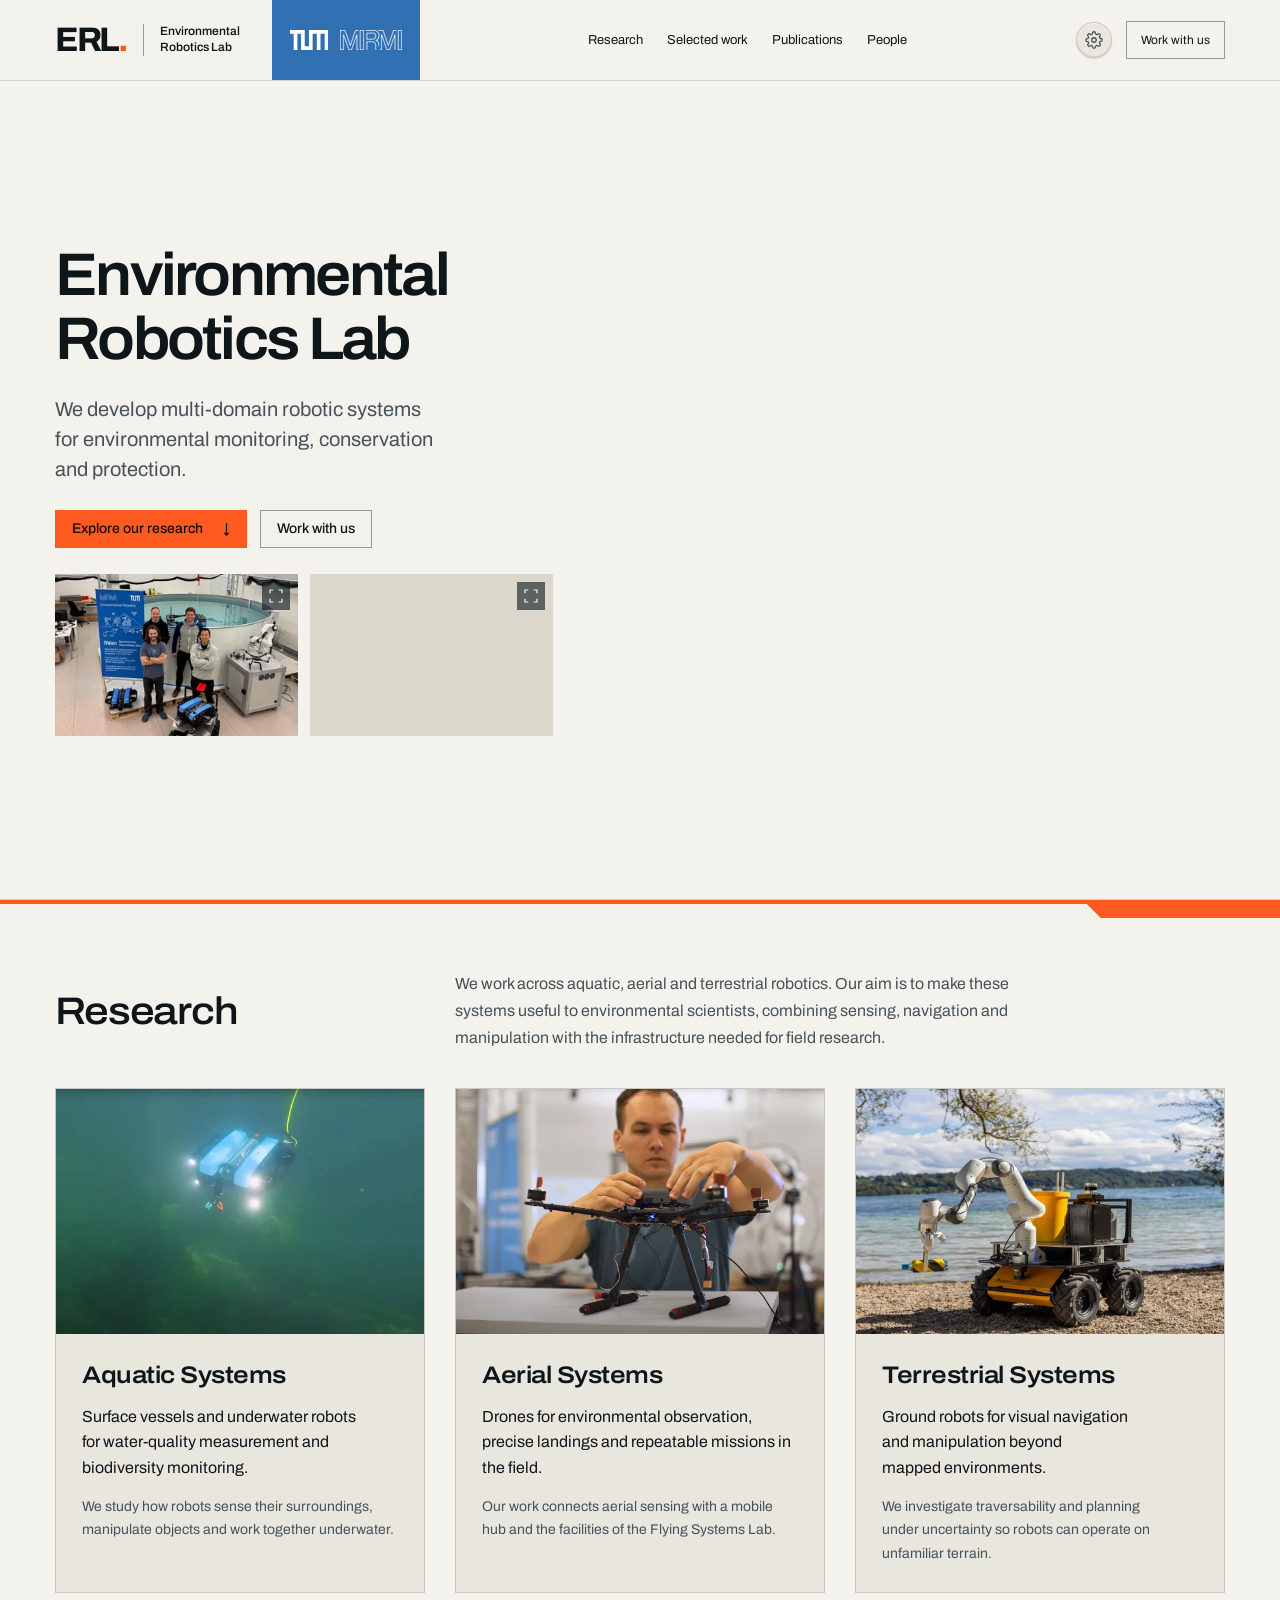
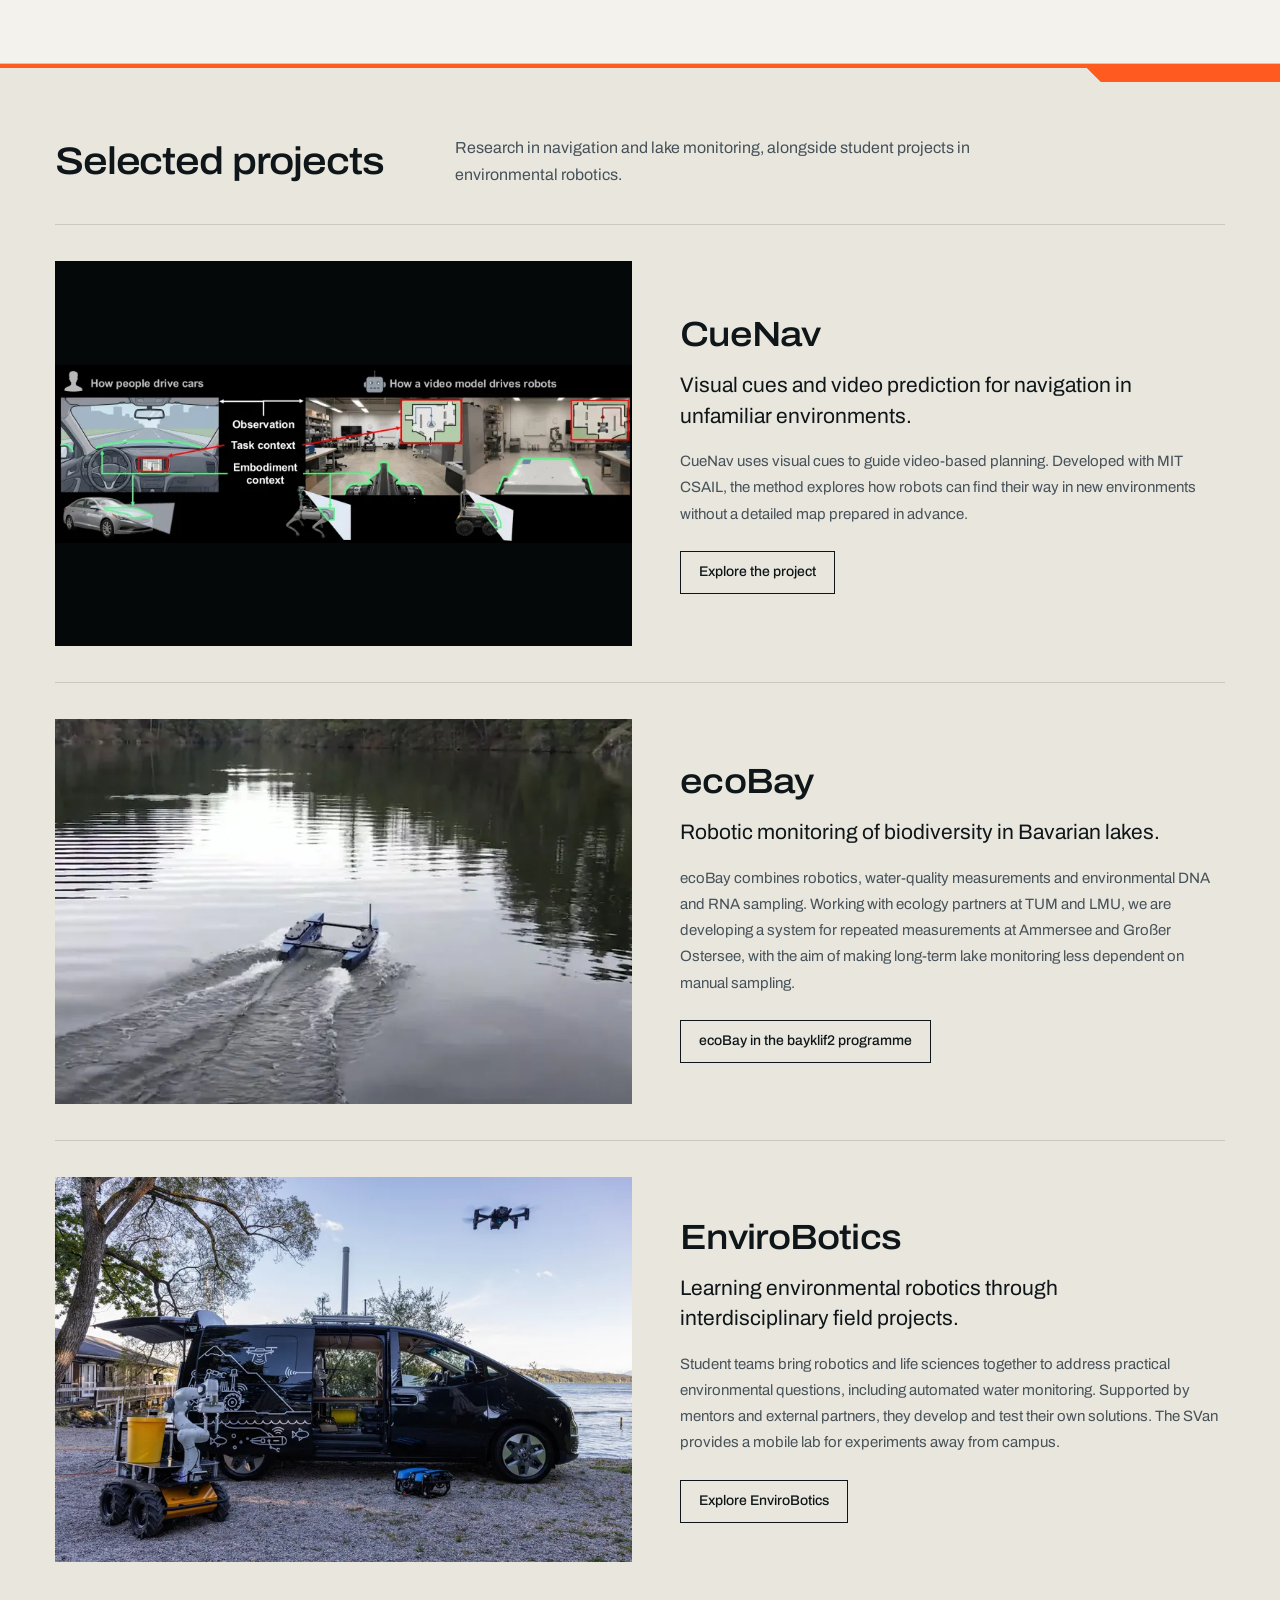
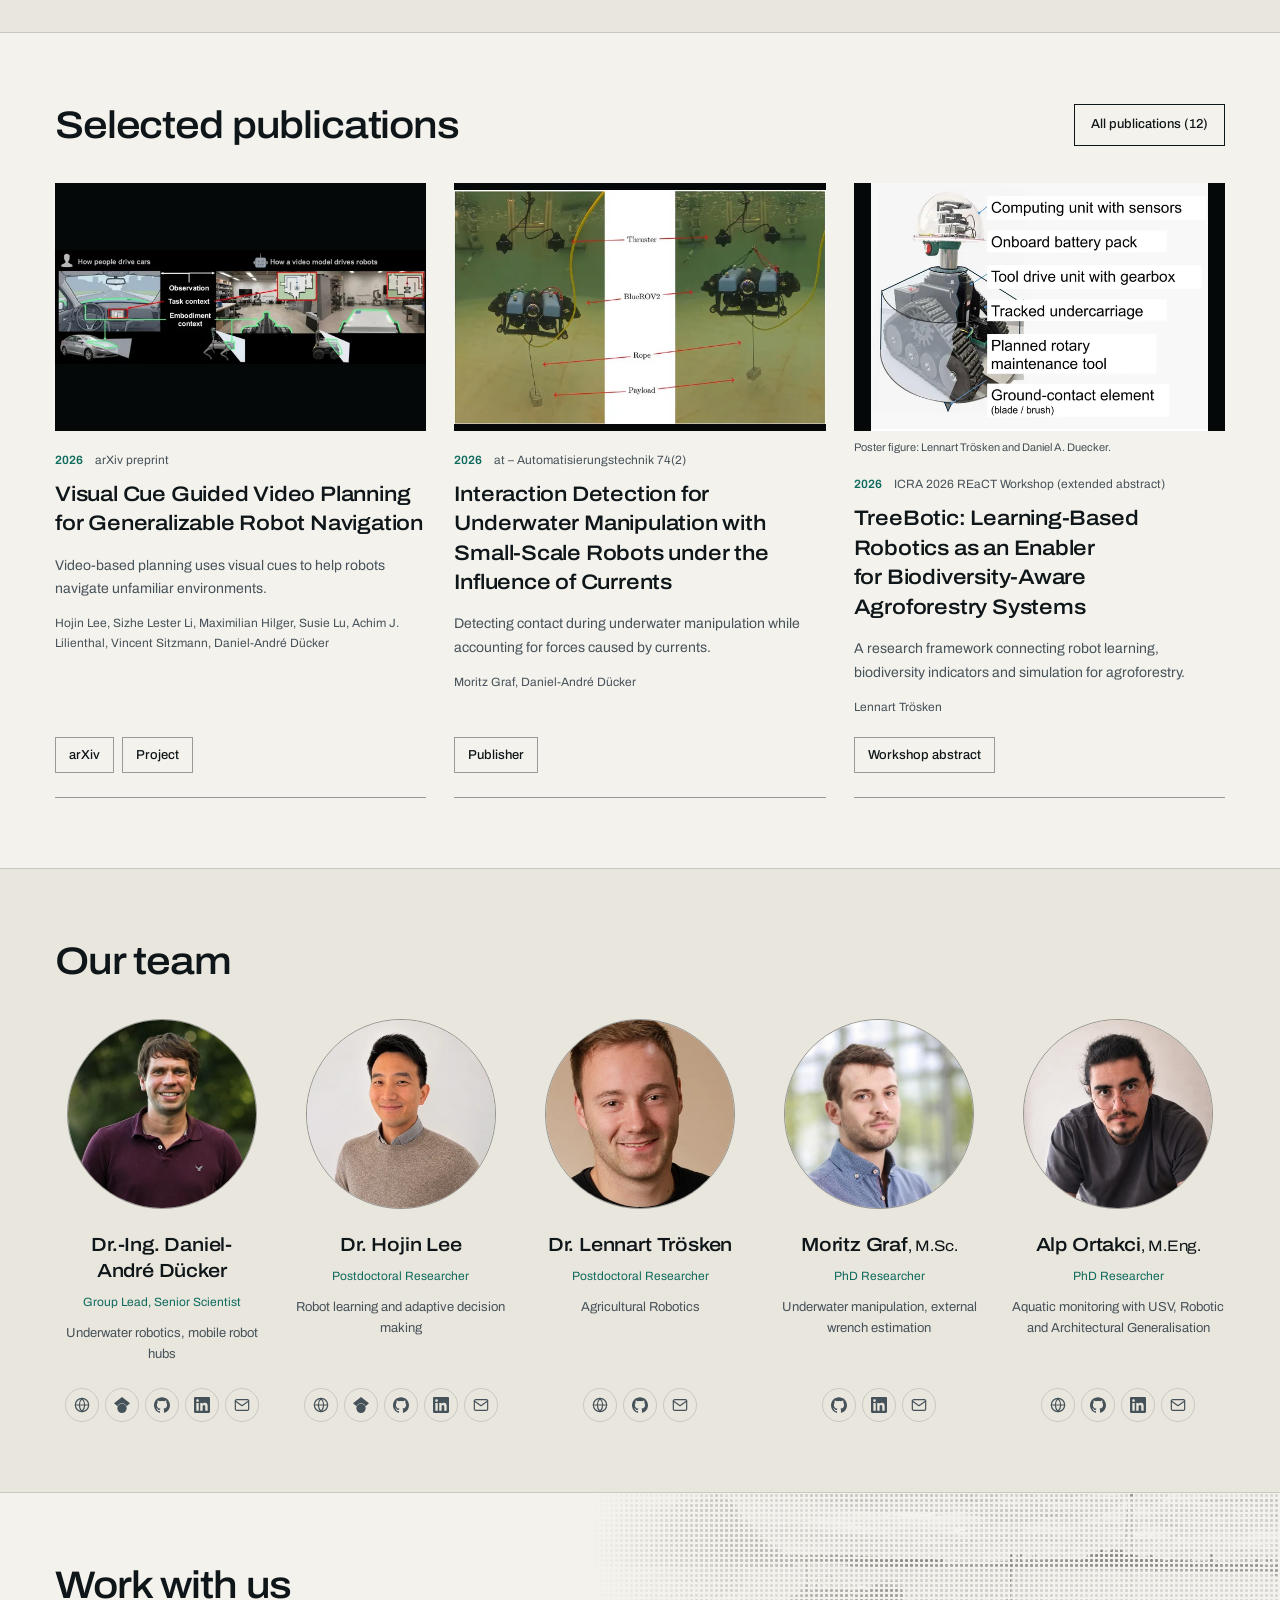
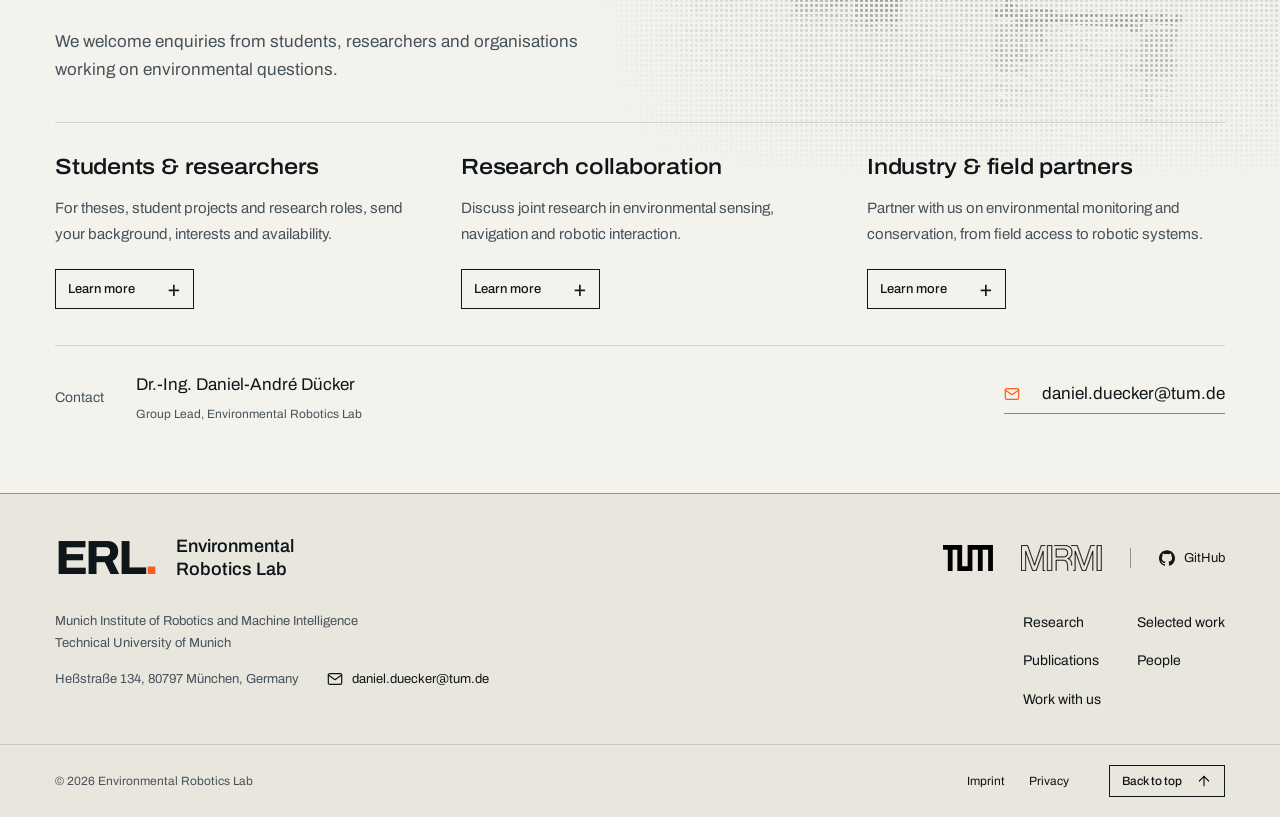
==== commit 440d3fa5: "Correct publication attribution and remove reel photograph" ====
--- a/index.html
+++ b/index.html
@@ -11,11 +11,11 @@
         document.documentElement.dataset.motionChoice = motion;
         document.documentElement.dataset.motion = motion === 'auto' ? (matchMedia('(prefers-reduced-motion: reduce)').matches ? 'reduce' : 'full') : motion;
       })();
-    </script><link rel="stylesheet" href="/_astro/Layout.DDn3jJkL.css"><link rel="stylesheet" href="/_astro/index.DlbPDmZX.css"></head><body class="placeholder-site" id="page-top"><a class="skip" href="#main">Skip to content</a><header class="site-header"><div class="shell header-row"><a class="brand" href="/" aria-label="Environmental Robotics Lab at TUM"><span class="brand-mark">ERL<span aria-hidden="true">.</span></span><span class="brand-name">Environmental<br>Robotics Lab</span></a><div class="institution-marks"><a href="https://www.tum.de/en/" aria-label="Technical University of Munich"><svg xmlns:dc="http://purl.org/dc/elements/1.1/" xmlns:cc="http://creativecommons.org/ns#" xmlns:rdf="http://www.w3.org/1999/02/22-rdf-syntax-ns#" xmlns:svg="http://www.w3.org/2000/svg" xmlns:sodipodi="http://sodipodi.sourceforge.net/DTD/sodipodi-0.dtd" xmlns:inkscape="http://www.inkscape.org/namespaces/inkscape" id="Ebene_1" x="0px" y="0px" width="408.16" height="212.46684" viewBox="-16.014 -31 408.16 212.46684" enable-background="new -16.014 -31 149 114" xml:space="preserve" sodipodi:docname="TUM_Web_Logo_blau.svg" inkscape:version="1.0.1 (3bc2e813f5, 2020-09-07)" class="institution-mark"><metadata id="metadata13"><rdf:RDF><cc:Work rdf:about=""><dc:format>image/svg+xml</dc:format><dc:type rdf:resource="http://purl.org/dc/dcmitype/StillImage" /><dc:title>TUM_Web_Logo_blau</dc:title></cc:Work></rdf:RDF></metadata><defs id="defs11" /><sodipodi:namedview pagecolor="#ffffff" bordercolor="#666666" borderopacity="1" objecttolerance="10" gridtolerance="10" guidetolerance="10" inkscape:pageopacity="0" inkscape:pageshadow="2" inkscape:window-width="1920" inkscape:window-height="986" id="namedview9" showgrid="false" fit-margin-top="0" fit-margin-left="0" fit-margin-right="0" fit-margin-bottom="0" inkscape:zoom="1.754386" inkscape:cx="124.61021" inkscape:cy="115.2546" inkscape:window-x="-11" inkscape:window-y="-11" inkscape:window-maximized="1" inkscape:current-layer="Ebene_1" />
+    </script><link rel="stylesheet" href="/_astro/Layout.DqGxJaTn.css"><link rel="stylesheet" href="/_astro/index.DlbPDmZX.css"></head><body class="placeholder-site" id="page-top"><a class="skip" href="#main">Skip to content</a><header class="site-header"><div class="shell header-row"><a class="brand" href="/" aria-label="Environmental Robotics Lab at TUM"><span class="brand-mark">ERL<span aria-hidden="true">.</span></span><span class="brand-name">Environmental<br>Robotics Lab</span></a><div class="institution-marks"><a href="https://www.tum.de/en/" aria-label="Technical University of Munich"><svg xmlns:dc="http://purl.org/dc/elements/1.1/" xmlns:cc="http://creativecommons.org/ns#" xmlns:rdf="http://www.w3.org/1999/02/22-rdf-syntax-ns#" xmlns:svg="http://www.w3.org/2000/svg" xmlns:sodipodi="http://sodipodi.sourceforge.net/DTD/sodipodi-0.dtd" xmlns:inkscape="http://www.inkscape.org/namespaces/inkscape" id="Ebene_1" x="0px" y="0px" width="408.16" height="212.46684" viewBox="-16.014 -31 408.16 212.46684" enable-background="new -16.014 -31 149 114" xml:space="preserve" sodipodi:docname="TUM_Web_Logo_blau.svg" inkscape:version="1.0.1 (3bc2e813f5, 2020-09-07)" class="institution-mark"><metadata id="metadata13"><rdf:RDF><cc:Work rdf:about=""><dc:format>image/svg+xml</dc:format><dc:type rdf:resource="http://purl.org/dc/dcmitype/StillImage" /><dc:title>TUM_Web_Logo_blau</dc:title></cc:Work></rdf:RDF></metadata><defs id="defs11" /><sodipodi:namedview pagecolor="#ffffff" bordercolor="#666666" borderopacity="1" objecttolerance="10" gridtolerance="10" guidetolerance="10" inkscape:pageopacity="0" inkscape:pageshadow="2" inkscape:window-width="1920" inkscape:window-height="986" id="namedview9" showgrid="false" fit-margin-top="0" fit-margin-left="0" fit-margin-right="0" fit-margin-bottom="0" inkscape:zoom="1.754386" inkscape:cx="124.61021" inkscape:cy="115.2546" inkscape:window-x="-11" inkscape:window-y="-11" inkscape:window-maximized="1" inkscape:current-layer="Ebene_1" />
 <title id="title2">TUM_Web_Logo_blau</title>
 <desc id="desc4">TUM</desc>
 <path fill="#3070b3" d="m 140.54052,-31 v 173.32822 h 44.72985 V -31 H 392.146 V 181.46685 H 353.00738 V 8.138629 H 308.2775 V 181.46685 H 269.13887 V 8.138629 H 224.40902 V 181.46685 H 101.4019 V 8.138629 H 62.26327 V 181.46685 H 23.12462 V 8.138629 H -16.014 V -31 Z" id="path6" style="stroke-width:5.59123" />
-</svg></a><a href="https://www.mirmi.tum.de/en/mirmi/" aria-label="Munich Institute of Robotics and Machine Intelligence"><img src="/_astro/mirmi.BAgoNZDB_Z1UIhLS.webp" srcset="/_astro/mirmi.BAgoNZDB_Z1UIhLS.webp 1x, /_astro/mirmi.BAgoNZDB_12aJum.webp 2x, /_astro/mirmi.BAgoNZDB_1ezzxe.webp 3x" alt="MIRMI" loading="lazy" decoding="async" width="62" height="20" class="institution-mark"></a></div><nav class="desktop-nav" aria-label="Main navigation"><a href="/#research">Research</a><a href="/#work">Selected work</a><a href="/publications/">Publications</a><a href="/#people">People</a></nav><div class="header-tools"><details class="opt" data-options data-astro-cid-2rwairet><summary aria-label="Language, theme and motion" title="Language, theme and motion" data-astro-cid-2rwairet><svg class="opt__icon" width="18" height="18" viewBox="0 0 24 24" aria-hidden="true" fill="none" stroke="currentColor" stroke-width="1.7" stroke-linecap="round" stroke-linejoin="round" data-astro-cid-2rwairet><circle cx="12" cy="12" r="3" data-astro-cid-2rwairet></circle><path d="M19.4 15a1.65 1.65 0 0 0 .33 1.82l.06.06a2 2 0 1 1-2.83 2.83l-.06-.06a1.65 1.65 0 0 0-1.82-.33 1.65 1.65 0 0 0-1 1.51V21a2 2 0 1 1-4 0v-.09a1.65 1.65 0 0 0-1.08-1.51 1.65 1.65 0 0 0-1.82.33l-.06.06a2 2 0 1 1-2.83-2.83l.06-.06a1.65 1.65 0 0 0 .33-1.82 1.65 1.65 0 0 0-1.51-1H3a2 2 0 1 1 0-4h.09A1.65 1.65 0 0 0 4.6 9a1.65 1.65 0 0 0-.33-1.82l-.06-.06a2 2 0 1 1 2.83-2.83l.06.06a1.65 1.65 0 0 0 1.82.33H9a1.65 1.65 0 0 0 1-1.51V3a2 2 0 1 1 4 0v.09a1.65 1.65 0 0 0 1 1.51 1.65 1.65 0 0 0 1.82-.33l.06-.06a2 2 0 1 1 2.83 2.83l-.06.06a1.65 1.65 0 0 0-.33 1.82V9a1.65 1.65 0 0 0 1.51 1H21a2 2 0 1 1 0 4h-.09a1.65 1.65 0 0 0-1.51 1z" data-astro-cid-2rwairet></path></svg></summary><div class="opt__panel" data-astro-cid-2rwairet><p class="label" data-astro-cid-2rwairet>Language</p><div class="opt__row" role="group" aria-label="Language" data-astro-cid-2rwairet><a class="opt__choice opt__language" href="/" data-language-path="/" hreflang="en" lang="en" aria-current="true" data-astro-cid-2rwairet><span data-astro-cid-2rwairet>English</span><svg width="12" height="12" viewBox="0 0 16 16" fill="none" stroke="currentColor" stroke-width="1.8" aria-hidden="true" data-astro-cid-2rwairet><path d="m3 8 3 3 7-7" data-astro-cid-2rwairet></path></svg></a><a class="opt__choice opt__language" href="/de/" data-language-path="/de/" hreflang="de" lang="de" data-astro-cid-2rwairet><span data-astro-cid-2rwairet>Deutsch</span></a></div><p class="label" data-astro-cid-2rwairet>Theme</p><div class="opt__row" role="group" data-astro-cid-2rwairet><button type="button" class="opt__choice" data-theme-set="light" data-astro-cid-2rwairet>Light</button><button type="button" class="opt__choice" data-theme-set="dark" data-astro-cid-2rwairet>Dark</button></div><p class="label" data-astro-cid-2rwairet>Motion</p><div class="opt__row opt__row--3" role="group" data-astro-cid-2rwairet><button type="button" class="opt__choice" data-motion-set="auto" data-astro-cid-2rwairet>Auto</button><button type="button" class="opt__choice" data-motion-set="full" data-astro-cid-2rwairet>On</button><button type="button" class="opt__choice" data-motion-set="reduce" data-astro-cid-2rwairet>Off</button></div></div></details><script type="module">var e=()=>{document.querySelectorAll(`[data-language-path]`).forEach(e=>{e.href=`${e.dataset.languagePath}${location.search}${location.hash}`})};e(),window.addEventListener(`hashchange`,e),window.addEventListener(`popstate`,e);var t=document.documentElement,n=document.querySelectorAll(`[data-theme-set]`),r=()=>n.forEach(e=>e.setAttribute(`aria-current`,String(e.dataset.themeSet===t.dataset.theme)));n.forEach(e=>e.addEventListener(`click`,()=>{let n=e.dataset.themeSet===`dark`?`dark`:`light`;t.dataset.theme=n;try{localStorage.setItem(`theme`,n)}catch{}window.dispatchEvent(new CustomEvent(`themechange`,{detail:n})),r()})),r();var i=document.querySelectorAll(`[data-motion-set]`),a=()=>{try{return localStorage.getItem(`motion`)??`auto`}catch{return`auto`}},o=()=>{let e=a();i.forEach(t=>t.setAttribute(`aria-current`,String(t.dataset.motionSet===e)))};i.forEach(e=>e.addEventListener(`click`,()=>{let n=e.dataset.motionSet??`auto`;try{n===`auto`?localStorage.removeItem(`motion`):localStorage.setItem(`motion`,n)}catch{}let r=matchMedia(`(prefers-reduced-motion: reduce)`).matches?`reduce`:`full`;t.dataset.motionChoice=n,t.dataset.motion=n===`auto`?r:n,window.dispatchEvent(new CustomEvent(`motionchange`,{detail:t.dataset.motion})),o()})),o(),document.querySelectorAll(`[data-options]`).forEach(e=>{document.addEventListener(`click`,t=>{e.open&&!e.contains(t.target)&&(e.open=!1)}),e.addEventListener(`keydown`,t=>{t.key===`Escape`&&(e.open=!1,e.querySelector(`summary`)?.focus())})});</script><a class="header-contact" href="/#contact">Work with us</a><details class="mobile-menu"><summary>Menu<span aria-hidden="true">+</span></summary><nav aria-label="Mobile navigation"><a href="/#research">Research</a><a href="/#work">Selected work</a><a href="/publications/">Publications</a><a href="/#people">People</a><a href="/#contact">Work with us</a></nav></details></div></div></header><main id="main"><section class="intro" aria-labelledby="lab-title"><div class="intro-scene"><style>astro-island,astro-slot,astro-static-slot{display:contents}</style><script>(function(){let e=async e=>{await(await e())()};(self.Astro||(self.Astro={})).only=e,window.dispatchEvent(new Event(`astro:only`))})();</script><script>(function(){function e(t){"@babel/helpers - typeof";return e=typeof Symbol==`function`&&typeof Symbol.iterator==`symbol`?function(e){return typeof e}:function(e){return e&&typeof Symbol==`function`&&e.constructor===Symbol&&e!==Symbol.prototype?`symbol`:typeof e},e(t)}function t(t,n){if(e(t)!=`object`||!t)return t;var r=t[Symbol.toPrimitive];if(r!==void 0){var i=r.call(t,n||`default`);if(e(i)!=`object`)return i;throw TypeError(`@@toPrimitive must return a primitive value.`)}return(n===`string`?String:Number)(t)}function n(n){var r=t(n,`string`);return e(r)==`symbol`?r:r+``}function r(e,t,r){return(t=n(t))in e?Object.defineProperty(e,t,{value:r,enumerable:!0,configurable:!0,writable:!0}):e[t]=r,e}let i=/* @__PURE__ */ new Set([`__proto__`,`constructor`,`prototype`]);{let e={0:e=>a(e),1:e=>n(e),2:e=>new RegExp(e),3:e=>new Date(e),4:e=>new Map(n(e)),5:e=>new Set(n(e)),6:e=>BigInt(e),7:e=>new URL(e),8:e=>new Uint8Array(e),9:e=>new Uint16Array(e),10:e=>new Uint32Array(e),11:e=>1/0*e},t=t=>{let[n,r]=t;return n in e?e[n](r):void 0},n=e=>e.map(t),a=e=>typeof e!=`object`||!e?e:Object.fromEntries(Object.entries(e).map(([e,n])=>[e,t(n)]));class o extends HTMLElement{constructor(...e){super(...e),r(this,`Component`,void 0),r(this,`hydrator`,void 0),r(this,`hydrate`,async()=>{var e;if(!this.hydrator||!this.isConnected)return;let t=(e=this.parentElement)==null?void 0:e.closest(`astro-island[ssr]`);if(t){t.addEventListener(`astro:hydrate`,this.hydrate,{once:!0});return}let n=this.querySelectorAll(`astro-slot`),r={},i=this.querySelectorAll(`template[data-astro-template]`);for(let e of i){let t=e.closest(this.tagName);t!=null&&t.isSameNode(this)&&(r[e.getAttribute(`data-astro-template`)||`default`]=e.innerHTML,e.remove())}for(let e of n){let t=e.closest(this.tagName);t!=null&&t.isSameNode(this)&&(r[e.getAttribute(`name`)||`default`]=e.innerHTML)}let o;try{o=this.hasAttribute(`props`)?a(JSON.parse(this.getAttribute(`props`))):{}}catch(e){let t=this.getAttribute(`component-url`)||`<unknown>`,n=this.getAttribute(`component-export`);throw n&&(t+=` (export ${n})`),console.error(`[hydrate] Error parsing props for component ${t}`,this.getAttribute(`props`),e),e}await this.hydrator(this)(this.Component,o,r,{client:this.getAttribute(`client`)}),this.removeAttribute(`ssr`),this.dispatchEvent(new CustomEvent(`astro:hydrate`))}),r(this,`unmount`,()=>{this.isConnected||this.dispatchEvent(new CustomEvent(`astro:unmount`))})}disconnectedCallback(){document.removeEventListener(`astro:after-swap`,this.unmount),document.addEventListener(`astro:after-swap`,this.unmount,{once:!0})}connectedCallback(){if(!this.hasAttribute(`await-children`)||document.readyState===`interactive`||document.readyState===`complete`)this.childrenConnectedCallback();else{let e=()=>{document.removeEventListener(`DOMContentLoaded`,e),t.disconnect(),this.childrenConnectedCallback()},t=new MutationObserver(()=>{var t;((t=this.lastChild)==null?void 0:t.nodeType)===Node.COMMENT_NODE&&this.lastChild.nodeValue===`astro:end`&&(this.lastChild.remove(),e())});t.observe(this,{childList:!0}),document.addEventListener(`DOMContentLoaded`,e)}}async childrenConnectedCallback(){let e=this.getAttribute(`before-hydration-url`);e&&await import(e),this.start()}getRetryImportUrl(e){let t=new URL(e,document.baseURI);return t.searchParams.set(`astro-retry`,Date.now().toString()),t.toString()}async importWithRetry(e){try{return await import(e)}catch(t){return await new Promise(e=>setTimeout(e,1e3)),import(this.getRetryImportUrl(e))}}handleHydrationError(e){let t=this.getAttribute(`component-url`),n=new CustomEvent(`astro:hydration-error`,{cancelable:!0,bubbles:!0,composed:!0,detail:{error:e,componentUrl:t}});this.dispatchEvent(n)&&console.error(`[astro-island] Error hydrating ${t}`,e)}async start(){let e=JSON.parse(this.getAttribute(`opts`)),t=this.getAttribute(`client`);if(Astro[t]===void 0)window.addEventListener(`astro:${t}`,()=>this.start(),{once:!0});else try{await Astro[t](async()=>{let e=this.getAttribute(`renderer-url`);try{let[t,{default:n}]=await Promise.all([this.importWithRetry(this.getAttribute(`component-url`)),e?this.importWithRetry(e):Promise.resolve({default:()=>()=>{}})]),r=this.getAttribute(`component-export`)||`default`;if(r.includes(`.`)){this.Component=t;for(let e of r.split(`.`)){if(i.has(e)||!this.Component||typeof this.Component!=`object`&&typeof this.Component!=`function`||!Object.hasOwn(this.Component,e))throw Error(`Invalid component export path: ${r}`);this.Component=this.Component[e]}}else{if(i.has(r))throw Error(`Invalid component export path: ${r}`);this.Component=t[r]}return this.hydrator=n,this.hydrate}catch(e){return this.handleHydrationError(e),()=>{}}},e,this)}catch(e){this.handleHydrationError(e)}}attributeChangedCallback(){this.hydrate()}}r(o,`observedAttributes`,[`props`]),customElements.get(`astro-island`)||customElements.define(`astro-island`,o)}})();</script><astro-island uid="ZG33mS" component-url="/_astro/HeroMount.BAI30M4w.js" component-export="default" renderer-url="/_astro/client.DCgYMWuJ.js" props="{&quot;lang&quot;:[0,&quot;en&quot;],&quot;enabledScenes&quot;:[1,[[0,&quot;blueboat&quot;],[0,&quot;bluerov2&quot;],[0,&quot;drone&quot;]]]}" ssr client="only" opts="{&quot;name&quot;:&quot;HeroMount&quot;,&quot;value&quot;:&quot;react&quot;}"></astro-island></div><div class="shell intro-grid"><div class="intro-copy" data-hero-card><h1 id="lab-title">Environmental<br>Robotics Lab</h1><p class="intro-mission">We develop multi-domain robotic systems for environmental monitoring, conservation and protection.</p><div class="intro-actions"><a class="btn btn--signal" href="#research">Explore our research<span aria-hidden="true">↓</span></a><a class="btn intro-contact" href="#contact">Work with us</a></div><div class="intro-photos"><div class="photo-reel" data-reel data-astro-cid-y2kjb6ib><div class="photo-reel__viewport" tabindex="0" role="region" aria-label="Photographs from the lab and field" data-reel-viewport data-astro-cid-y2kjb6ib><div class="photo-reel__track" data-astro-cid-y2kjb6ib><div class="photo-reel__set" data-astro-cid-y2kjb6ib><figure class="photo-reel__frame" data-frame="svan-starnberg" data-astro-cid-y2kjb6ib><button class="photo-reel__open" type="button" data-photo-index="0" data-photo-full="/_astro/svan-starnberg.BFFXSBiD_Z103Bqs.webp" data-photo-caption="Presenting the SVan at Lake Starnberg" data-photo-credit="MIRMI" aria-label="Enlarge photograph: Presenting the SVan at Lake Starnberg" data-astro-cid-y2kjb6ib><picture data-astro-cid-y2kjb6ib="true"><source srcset="/_astro/svan-starnberg.BFFXSBiD_hq3xD.webp 320w, /_astro/svan-starnberg.BFFXSBiD_Z1CQUdt.webp 560w, /_astro/svan-starnberg.BFFXSBiD_Z22VrOw.webp 800w" type="image/webp" sizes="(min-width: 681px) 250px, 45vw"><img src="/_astro/svan-starnberg.BFFXSBiD_1lDxX.jpg" srcset="/_astro/svan-starnberg.BFFXSBiD_Z26AF2K.jpg 320w, /_astro/svan-starnberg.BFFXSBiD_13iu04.jpg 560w, /_astro/svan-starnberg.BFFXSBiD_DdWo1.jpg 800w" alt="Presenting the SVan at Lake Starnberg" sizes="(min-width: 681px) 250px, 45vw" decoding="async" loading="eager" data-astro-cid-y2kjb6ib="true" width="840" height="560"></picture><span class="photo-reel__expand" aria-hidden="true" data-astro-cid-y2kjb6ib><svg viewBox="0 0 24 24" width="16" height="16" fill="none" stroke="currentColor" stroke-width="1.8" data-astro-cid-y2kjb6ib><path d="M8 3H3v5m13-5h5v5M3 16v5h5m13-5v5h-5" data-astro-cid-y2kjb6ib></path></svg></span></button><figcaption data-astro-cid-y2kjb6ib>Presenting the SVan at Lake Starnberg<span data-astro-cid-y2kjb6ib>&copy; MIRMI</span></figcaption></figure><figure class="photo-reel__frame photo-reel__frame--group" data-frame="erl-group-2025" data-astro-cid-y2kjb6ib><button class="photo-reel__open" type="button" data-photo-index="1" data-photo-full="/_astro/team-lab.Znet0iZP_Z2oK2S5.webp" data-photo-caption="In the Environmental Robotics Lab, 2025" data-photo-credit aria-label="Enlarge photograph: In the Environmental Robotics Lab, 2025" data-astro-cid-y2kjb6ib><picture data-astro-cid-y2kjb6ib="true"><source srcset="/_astro/team-lab.Znet0iZP_Z8wGIw.webp 320w, /_astro/team-lab.Znet0iZP_Z1al8nY.webp 560w, /_astro/team-lab.Znet0iZP_1NRJ8I.webp 800w" type="image/webp" sizes="(min-width: 681px) 250px, 45vw"><img src="/_astro/team-lab.Znet0iZP_1242o0.jpg" srcset="/_astro/team-lab.Znet0iZP_26DYDF.jpg 320w, /_astro/team-lab.Znet0iZP_14PxYd.jpg 560w, /_astro/team-lab.Znet0iZP_l2fsJ.jpg 800w" alt="In the Environmental Robotics Lab, 2025" sizes="(min-width: 681px) 250px, 45vw" decoding="async" loading="eager" data-astro-cid-y2kjb6ib="true" width="1600" height="2133"></picture><span class="photo-reel__expand" aria-hidden="true" data-astro-cid-y2kjb6ib><svg viewBox="0 0 24 24" width="16" height="16" fill="none" stroke="currentColor" stroke-width="1.8" data-astro-cid-y2kjb6ib><path d="M8 3H3v5m13-5h5v5M3 16v5h5m13-5v5h-5" data-astro-cid-y2kjb6ib></path></svg></span></button><figcaption data-astro-cid-y2kjb6ib>In the Environmental Robotics Lab, 2025</figcaption></figure><figure class="photo-reel__frame" data-frame="svan-team" data-astro-cid-y2kjb6ib><button class="photo-reel__open" type="button" data-photo-index="2" data-photo-full="/_astro/svan-team.ByA7DaCm_ZsvGXE.webp" data-photo-caption="The SVan with aerial, ground and underwater robots" data-photo-credit aria-label="Enlarge photograph: The SVan with aerial, ground and underwater robots" data-astro-cid-y2kjb6ib><picture data-astro-cid-y2kjb6ib="true"><source srcset="/_astro/svan-team.ByA7DaCm_Z1xKvhz.webp 320w, /_astro/svan-team.ByA7DaCm_Z19W3gS.webp 560w, /_astro/svan-team.ByA7DaCm_Z24p6s9.webp 800w" type="image/webp" sizes="(min-width: 681px) 250px, 45vw"><img src="/_astro/svan-team.ByA7DaCm_Zgq2wm.jpg" srcset="/_astro/svan-team.ByA7DaCm_23A8Qn.jpg 320w, /_astro/svan-team.ByA7DaCm_2roAR4.jpg 560w, /_astro/svan-team.ByA7DaCm_1wVxFN.jpg 800w" alt="The SVan with aerial, ground and underwater robots" sizes="(min-width: 681px) 250px, 45vw" decoding="async" loading="eager" data-astro-cid-y2kjb6ib="true" width="2000" height="1334"></picture><span class="photo-reel__expand" aria-hidden="true" data-astro-cid-y2kjb6ib><svg viewBox="0 0 24 24" width="16" height="16" fill="none" stroke="currentColor" stroke-width="1.8" data-astro-cid-y2kjb6ib><path d="M8 3H3v5m13-5h5v5M3 16v5h5m13-5v5h-5" data-astro-cid-y2kjb6ib></path></svg></span></button><figcaption data-astro-cid-y2kjb6ib>The SVan with aerial, ground and underwater robots</figcaption></figure><figure class="photo-reel__frame" data-frame="mirmi-underwater-lab" data-astro-cid-y2kjb6ib><button class="photo-reel__open" type="button" data-photo-index="3" data-photo-full="/_astro/underwater-lab.B7HQhKQm_1DU628.webp" data-photo-caption="The Underwater Systems Lab" data-photo-credit="MIRMI" aria-label="Enlarge photograph: The Underwater Systems Lab" data-astro-cid-y2kjb6ib><picture data-astro-cid-y2kjb6ib="true"><source srcset="/_astro/underwater-lab.B7HQhKQm_xcN0e.webp 320w, /_astro/underwater-lab.B7HQhKQm_Z1a0AeV.webp 560w, /_astro/underwater-lab.B7HQhKQm_Z29NfJR.webp 800w" type="image/webp" sizes="(min-width: 681px) 250px, 45vw"><img src="/_astro/underwater-lab.B7HQhKQm_y4lwN.jpg" srcset="/_astro/underwater-lab.B7HQhKQm_Z1t4qkv.jpg 320w, /_astro/underwater-lab.B7HQhKQm_1STjeg.jpg 560w, /_astro/underwater-lab.B7HQhKQm_T6DIk.jpg 800w" alt="The Underwater Systems Lab" sizes="(min-width: 681px) 250px, 45vw" decoding="async" loading="eager" data-astro-cid-y2kjb6ib="true" width="2000" height="1500"></picture><span class="photo-reel__expand" aria-hidden="true" data-astro-cid-y2kjb6ib><svg viewBox="0 0 24 24" width="16" height="16" fill="none" stroke="currentColor" stroke-width="1.8" data-astro-cid-y2kjb6ib><path d="M8 3H3v5m13-5h5v5M3 16v5h5m13-5v5h-5" data-astro-cid-y2kjb6ib></path></svg></span></button><figcaption data-astro-cid-y2kjb6ib>The Underwater Systems Lab<span data-astro-cid-y2kjb6ib>&copy; MIRMI</span></figcaption></figure><figure class="photo-reel__frame" data-frame="drone-field" data-astro-cid-y2kjb6ib><button class="photo-reel__open" type="button" data-photo-index="4" data-photo-full="/_astro/drone-field.CZsC-nvO_1E63QA.webp" data-photo-caption="Drone flight during field work" data-photo-credit aria-label="Enlarge photograph: Drone flight during field work" data-astro-cid-y2kjb6ib><picture data-astro-cid-y2kjb6ib="true"><source srcset="/_astro/drone-field.CZsC-nvO_Z28nDnq.webp 320w, /_astro/drone-field.CZsC-nvO_1jPjT.webp 560w, /_astro/drone-field.CZsC-nvO_2mzF1f.webp 800w" type="image/webp" sizes="(min-width: 681px) 250px, 45vw"><img src="/_astro/drone-field.CZsC-nvO_Z14fdel.jpg" srcset="/_astro/drone-field.CZsC-nvO_1e2el2.jpg 320w, /_astro/drone-field.CZsC-nvO_Z1GrpKz.jpg 560w, /_astro/drone-field.CZsC-nvO_DNoUL.jpg 800w" alt="Drone flight during field work" sizes="(min-width: 681px) 250px, 45vw" decoding="async" loading="lazy" data-astro-cid-y2kjb6ib="true" width="2000" height="1334"></picture><span class="photo-reel__expand" aria-hidden="true" data-astro-cid-y2kjb6ib><svg viewBox="0 0 24 24" width="16" height="16" fill="none" stroke="currentColor" stroke-width="1.8" data-astro-cid-y2kjb6ib><path d="M8 3H3v5m13-5h5v5M3 16v5h5m13-5v5h-5" data-astro-cid-y2kjb6ib></path></svg></span></button><figcaption data-astro-cid-y2kjb6ib>Drone flight during field work</figcaption></figure><figure class="photo-reel__frame" data-frame="svan-field" data-astro-cid-y2kjb6ib><button class="photo-reel__open" type="button" data-photo-index="5" data-photo-full="/_astro/svan-field.Ca-mg3RB_1EUya.webp" data-photo-caption="The SVan and its robot team" data-photo-credit="Hyundai" aria-label="Enlarge photograph: The SVan and its robot team" data-astro-cid-y2kjb6ib><picture data-astro-cid-y2kjb6ib="true"><source srcset="/_astro/svan-field.Ca-mg3RB_vTtYX.webp 320w, /_astro/svan-field.Ca-mg3RB_ZxjdTV.webp 560w, /_astro/svan-field.Ca-mg3RB_2qYn7s.webp 800w" type="image/webp" sizes="(min-width: 681px) 250px, 45vw"><img src="/_astro/svan-field.Ca-mg3RB_2qgBHJ.jpg" srcset="/_astro/svan-field.Ca-mg3RB_Z2j5WqL.jpg 320w, /_astro/svan-field.Ca-mg3RB_1GRssg.jpg 560w, /_astro/svan-field.Ca-mg3RB_Zo14jh.jpg 800w" alt="The SVan and its robot team" sizes="(min-width: 681px) 250px, 45vw" decoding="async" loading="lazy" data-astro-cid-y2kjb6ib="true" width="840" height="560"></picture><span class="photo-reel__expand" aria-hidden="true" data-astro-cid-y2kjb6ib><svg viewBox="0 0 24 24" width="16" height="16" fill="none" stroke="currentColor" stroke-width="1.8" data-astro-cid-y2kjb6ib><path d="M8 3H3v5m13-5h5v5M3 16v5h5m13-5v5h-5" data-astro-cid-y2kjb6ib></path></svg></span></button><figcaption data-astro-cid-y2kjb6ib>The SVan and its robot team<span data-astro-cid-y2kjb6ib>&copy; Hyundai</span></figcaption></figure><figure class="photo-reel__frame" data-frame="husky-shore" data-astro-cid-y2kjb6ib><button class="photo-reel__open" type="button" data-photo-index="6" data-photo-full="/_astro/husky-shore.7jEYjudq_gYQL2.webp" data-photo-caption="Husky ground robot with a manipulator at the lake shore" data-photo-credit aria-label="Enlarge photograph: Husky ground robot with a manipulator at the lake shore" data-astro-cid-y2kjb6ib><picture data-astro-cid-y2kjb6ib="true"><source srcset="/_astro/husky-shore.7jEYjudq_1umBVi.webp 320w, /_astro/husky-shore.7jEYjudq_1wFgXK.webp 560w, /_astro/husky-shore.7jEYjudq_2hoEKr.webp 800w" type="image/webp" sizes="(min-width: 681px) 250px, 45vw"><img src="/_astro/husky-shore.7jEYjudq_Z1xHV9g.jpg" srcset="/_astro/husky-shore.7jEYjudq_ZdoD9b.jpg 320w, /_astro/husky-shore.7jEYjudq_Zb5Y6I.jpg 560w, /_astro/husky-shore.7jEYjudq_yCoEX.jpg 800w" alt="Husky ground robot with a manipulator at the lake shore" sizes="(min-width: 681px) 250px, 45vw" decoding="async" loading="lazy" data-astro-cid-y2kjb6ib="true" width="2000" height="1500"></picture><span class="photo-reel__expand" aria-hidden="true" data-astro-cid-y2kjb6ib><svg viewBox="0 0 24 24" width="16" height="16" fill="none" stroke="currentColor" stroke-width="1.8" data-astro-cid-y2kjb6ib><path d="M8 3H3v5m13-5h5v5M3 16v5h5m13-5v5h-5" data-astro-cid-y2kjb6ib></path></svg></span></button><figcaption data-astro-cid-y2kjb6ib>Husky ground robot with a manipulator at the lake shore</figcaption></figure><figure class="photo-reel__frame" data-frame="lab-rov" data-astro-cid-y2kjb6ib><button class="photo-reel__open" type="button" data-photo-index="7" data-photo-full="/_astro/lab-rov.DZ6GX-1U_1IDtr1.webp" data-photo-caption="Preparing an underwater robot" data-photo-credit="Hyundai" aria-label="Enlarge photograph: Preparing an underwater robot" data-astro-cid-y2kjb6ib><picture data-astro-cid-y2kjb6ib="true"><source srcset="/_astro/lab-rov.DZ6GX-1U_ZgQ4A2.webp 320w, /_astro/lab-rov.DZ6GX-1U_1tI9KU.webp 560w, /_astro/lab-rov.DZ6GX-1U_Z9pzPg.webp 800w" type="image/webp" sizes="(min-width: 681px) 250px, 45vw"><img src="/_astro/lab-rov.DZ6GX-1U_ZXTVGS.jpg" srcset="/_astro/lab-rov.DZ6GX-1U_1MbQan.jpg 320w, /_astro/lab-rov.DZ6GX-1U_Z1wq3hB.jpg 560w, /_astro/lab-rov.DZ6GX-1U_1TCkU9.jpg 800w" alt="Preparing an underwater robot" sizes="(min-width: 681px) 250px, 45vw" decoding="async" loading="lazy" data-astro-cid-y2kjb6ib="true" width="840" height="560"></picture><span class="photo-reel__expand" aria-hidden="true" data-astro-cid-y2kjb6ib><svg viewBox="0 0 24 24" width="16" height="16" fill="none" stroke="currentColor" stroke-width="1.8" data-astro-cid-y2kjb6ib><path d="M8 3H3v5m13-5h5v5M3 16v5h5m13-5v5h-5" data-astro-cid-y2kjb6ib></path></svg></span></button><figcaption data-astro-cid-y2kjb6ib>Preparing an underwater robot<span data-astro-cid-y2kjb6ib>&copy; Hyundai</span></figcaption></figure><figure class="photo-reel__frame" data-frame="field-equipment" data-astro-cid-y2kjb6ib><button class="photo-reel__open" type="button" data-photo-index="8" data-photo-full="/_astro/field-equipment.shcoHc1h_276IKD.webp" data-photo-caption="Preparing the robots and equipment for field work" data-photo-credit aria-label="Enlarge photograph: Preparing the robots and equipment for field work" data-astro-cid-y2kjb6ib><picture data-astro-cid-y2kjb6ib="true"><source srcset="/_astro/field-equipment.shcoHc1h_Z1wb3oL.webp 320w, /_astro/field-equipment.shcoHc1h_qImbV.webp 560w, /_astro/field-equipment.shcoHc1h_Z1X8Ch4.webp 800w" type="image/webp" sizes="(min-width: 681px) 250px, 45vw"><img src="/_astro/field-equipment.shcoHc1h_Z1kYvIU.jpg" srcset="/_astro/field-equipment.shcoHc1h_1UDwGv.jpg 320w, /_astro/field-equipment.shcoHc1h_Z1bDbvI.jpg 560w, /_astro/field-equipment.shcoHc1h_1tFWOd.jpg 800w" alt="Preparing the robots and equipment for field work" sizes="(min-width: 681px) 250px, 45vw" decoding="async" loading="lazy" data-astro-cid-y2kjb6ib="true" width="2000" height="1500"></picture><span class="photo-reel__expand" aria-hidden="true" data-astro-cid-y2kjb6ib><svg viewBox="0 0 24 24" width="16" height="16" fill="none" stroke="currentColor" stroke-width="1.8" data-astro-cid-y2kjb6ib><path d="M8 3H3v5m13-5h5v5M3 16v5h5m13-5v5h-5" data-astro-cid-y2kjb6ib></path></svg></span></button><figcaption data-astro-cid-y2kjb6ib>Preparing the robots and equipment for field work</figcaption></figure><figure class="photo-reel__frame" data-frame="mirmi-husky" data-astro-cid-y2kjb6ib><button class="photo-reel__open" type="button" data-photo-index="9" data-photo-full="/_astro/hero.CRDC8Xeg_IJ7wm.webp" data-photo-caption="The Husky A200 on the shore" data-photo-credit="MIRMI" aria-label="Enlarge photograph: The Husky A200 on the shore" data-astro-cid-y2kjb6ib><picture data-astro-cid-y2kjb6ib="true"><source srcset="/_astro/hero.CRDC8Xeg_ZSfmCL.webp 320w, /_astro/hero.CRDC8Xeg_Zv3wAC.webp 560w, /_astro/hero.CRDC8Xeg_1ghINu.webp 800w" type="image/webp" sizes="(min-width: 681px) 250px, 45vw"><img src="/_astro/hero.CRDC8Xeg_1KFMjd.jpg" srcset="/_astro/hero.CRDC8Xeg_ZYbIGO.jpg 320w, /_astro/hero.CRDC8Xeg_ZAYSEF.jpg 560w, /_astro/hero.CRDC8Xeg_1almJr.jpg 800w" alt="The Husky A200 on the shore" sizes="(min-width: 681px) 250px, 45vw" decoding="async" loading="lazy" data-astro-cid-y2kjb6ib="true" width="1920" height="1080"></picture><span class="photo-reel__expand" aria-hidden="true" data-astro-cid-y2kjb6ib><svg viewBox="0 0 24 24" width="16" height="16" fill="none" stroke="currentColor" stroke-width="1.8" data-astro-cid-y2kjb6ib><path d="M8 3H3v5m13-5h5v5M3 16v5h5m13-5v5h-5" data-astro-cid-y2kjb6ib></path></svg></span></button><figcaption data-astro-cid-y2kjb6ib>The Husky A200 on the shore<span data-astro-cid-y2kjb6ib>&copy; MIRMI</span></figcaption></figure><figure class="photo-reel__frame" data-frame="svan-husky" data-astro-cid-y2kjb6ib><button class="photo-reel__open" type="button" data-photo-index="10" data-photo-full="/_astro/svan-husky.B1PPVNvh_2ri6xu.webp" data-photo-caption="The ground robot leaves the SVan" data-photo-credit="Hyundai" aria-label="Enlarge photograph: The ground robot leaves the SVan" data-astro-cid-y2kjb6ib><picture data-astro-cid-y2kjb6ib="true"><source srcset="/_astro/svan-husky.B1PPVNvh_Z28EsOD.webp 320w, /_astro/svan-husky.B1PPVNvh_1RiW4o.webp 560w, /_astro/svan-husky.B1PPVNvh_ZdzzH9.webp 800w" type="image/webp" sizes="(min-width: 681px) 250px, 45vw"><img src="/_astro/svan-husky.B1PPVNvh_Zeil6R.jpg" srcset="/_astro/svan-husky.B1PPVNvh_6wdxy.jpg 320w, /_astro/svan-husky.B1PPVNvh_ZWGuml.jpg 560w, /_astro/svan-husky.B1PPVNvh_21B6F3.jpg 800w" alt="The ground robot leaves the SVan" sizes="(min-width: 681px) 250px, 45vw" decoding="async" loading="lazy" data-astro-cid-y2kjb6ib="true" width="840" height="560"></picture><span class="photo-reel__expand" aria-hidden="true" data-astro-cid-y2kjb6ib><svg viewBox="0 0 24 24" width="16" height="16" fill="none" stroke="currentColor" stroke-width="1.8" data-astro-cid-y2kjb6ib><path d="M8 3H3v5m13-5h5v5M3 16v5h5m13-5v5h-5" data-astro-cid-y2kjb6ib></path></svg></span></button><figcaption data-astro-cid-y2kjb6ib>The ground robot leaves the SVan<span data-astro-cid-y2kjb6ib>&copy; Hyundai</span></figcaption></figure><figure class="photo-reel__frame" data-frame="lab-gripper" data-astro-cid-y2kjb6ib><button class="photo-reel__open" type="button" data-photo-index="11" data-photo-full="/_astro/lab-gripper.DUZh8WIg_1MgPO5.webp" data-photo-caption="Adjusting a gripper" data-photo-credit="Hyundai" aria-label="Enlarge photograph: Adjusting a gripper" data-astro-cid-y2kjb6ib><picture data-astro-cid-y2kjb6ib="true"><source srcset="/_astro/lab-gripper.DUZh8WIg_Z1anCtf.webp 320w, /_astro/lab-gripper.DUZh8WIg_gyd8Q.webp 560w, /_astro/lab-gripper.DUZh8WIg_ZCSP2p.webp 800w" type="image/webp" sizes="(min-width: 681px) 250px, 45vw"><img src="/_astro/lab-gripper.DUZh8WIg_V6oQ.jpg" srcset="/_astro/lab-gripper.DUZh8WIg_2qX1EH.jpg 320w, /_astro/lab-gripper.DUZh8WIg_Z1chgw8.jpg 560w, /_astro/lab-gripper.DUZh8WIg_Z26JjHo.jpg 800w" alt="Adjusting a gripper" sizes="(min-width: 681px) 250px, 45vw" decoding="async" loading="lazy" data-astro-cid-y2kjb6ib="true" width="840" height="560"></picture><span class="photo-reel__expand" aria-hidden="true" data-astro-cid-y2kjb6ib><svg viewBox="0 0 24 24" width="16" height="16" fill="none" stroke="currentColor" stroke-width="1.8" data-astro-cid-y2kjb6ib><path d="M8 3H3v5m13-5h5v5M3 16v5h5m13-5v5h-5" data-astro-cid-y2kjb6ib></path></svg></span></button><figcaption data-astro-cid-y2kjb6ib>Adjusting a gripper<span data-astro-cid-y2kjb6ib>&copy; Hyundai</span></figcaption></figure><figure class="photo-reel__frame" data-frame="mirmi-flying-lab" data-astro-cid-y2kjb6ib><button class="photo-reel__open" type="button" data-photo-index="12" data-photo-full="/_astro/flying-lab.ND0EibVc_V21AY.webp" data-photo-caption="The Flying Systems Lab" data-photo-credit="MIRMI" aria-label="Enlarge photograph: The Flying Systems Lab" data-astro-cid-y2kjb6ib><picture data-astro-cid-y2kjb6ib="true"><source srcset="/_astro/flying-lab.ND0EibVc_1xpLM9.webp 320w, /_astro/flying-lab.ND0EibVc_PARto.webp 560w, /_astro/flying-lab.ND0EibVc_QcGTR.webp 800w" type="image/webp" sizes="(min-width: 681px) 250px, 45vw"><img src="/_astro/flying-lab.ND0EibVc_Z2b2zs2.jpg" srcset="/_astro/flying-lab.ND0EibVc_4zi7a.jpg 320w, /_astro/flying-lab.ND0EibVc_ZCeBbA.jpg 560w, /_astro/flying-lab.ND0EibVc_ZBCLK7.jpg 800w" alt="The Flying Systems Lab" sizes="(min-width: 681px) 250px, 45vw" decoding="async" loading="lazy" data-astro-cid-y2kjb6ib="true" width="1210" height="908"></picture><span class="photo-reel__expand" aria-hidden="true" data-astro-cid-y2kjb6ib><svg viewBox="0 0 24 24" width="16" height="16" fill="none" stroke="currentColor" stroke-width="1.8" data-astro-cid-y2kjb6ib><path d="M8 3H3v5m13-5h5v5M3 16v5h5m13-5v5h-5" data-astro-cid-y2kjb6ib></path></svg></span></button><figcaption data-astro-cid-y2kjb6ib>The Flying Systems Lab<span data-astro-cid-y2kjb6ib>&copy; MIRMI</span></figcaption></figure><figure class="photo-reel__frame" data-frame="svan-arm" data-astro-cid-y2kjb6ib><button class="photo-reel__open" type="button" data-photo-index="13" data-photo-full="/_astro/svan-arm.BhM7BFff_Z2qCOdS.webp" data-photo-caption="The mobile manipulator at the SVan" data-photo-credit="Hyundai" aria-label="Enlarge photograph: The mobile manipulator at the SVan" data-astro-cid-y2kjb6ib><picture data-astro-cid-y2kjb6ib="true"><source srcset="/_astro/svan-arm.BhM7BFff_Z1E2M5G.webp 320w, /_astro/svan-arm.BhM7BFff_19odaW.webp 560w, /_astro/svan-arm.BhM7BFff_ZTnMbV.webp 800w" type="image/webp" sizes="(min-width: 681px) 250px, 45vw"><img src="/_astro/svan-arm.BhM7BFff_Z7JDOW.jpg" srcset="/_astro/svan-arm.BhM7BFff_1n3jEN.jpg 320w, /_astro/svan-arm.BhM7BFff_ZSGNRu.jpg 560w, /_astro/svan-arm.BhM7BFff_27Hjyy.jpg 800w" alt="The mobile manipulator at the SVan" sizes="(min-width: 681px) 250px, 45vw" decoding="async" loading="lazy" data-astro-cid-y2kjb6ib="true" width="840" height="560"></picture><span class="photo-reel__expand" aria-hidden="true" data-astro-cid-y2kjb6ib><svg viewBox="0 0 24 24" width="16" height="16" fill="none" stroke="currentColor" stroke-width="1.8" data-astro-cid-y2kjb6ib><path d="M8 3H3v5m13-5h5v5M3 16v5h5m13-5v5h-5" data-astro-cid-y2kjb6ib></path></svg></span></button><figcaption data-astro-cid-y2kjb6ib>The mobile manipulator at the SVan<span data-astro-cid-y2kjb6ib>&copy; Hyundai</span></figcaption></figure><figure class="photo-reel__frame" data-frame="lab-drone-build" data-astro-cid-y2kjb6ib><button class="photo-reel__open" type="button" data-photo-index="14" data-photo-full="/_astro/lab-drone-build.BRE1HMnp_ZeN119.webp" data-photo-caption="Working on a drone" data-photo-credit="Hyundai" aria-label="Enlarge photograph: Working on a drone" data-astro-cid-y2kjb6ib><picture data-astro-cid-y2kjb6ib="true"><source srcset="/_astro/lab-drone-build.BRE1HMnp_XpfjV.webp 320w, /_astro/lab-drone-build.BRE1HMnp_1nbKv6.webp 560w, /_astro/lab-drone-build.BRE1HMnp_1R9lsJ.webp 800w" type="image/webp" sizes="(min-width: 681px) 250px, 45vw"><img src="/_astro/lab-drone-build.BRE1HMnp_WPeLs.jpg" srcset="/_astro/lab-drone-build.BRE1HMnp_Z22FnHb.jpg 320w, /_astro/lab-drone-build.BRE1HMnp_Z1CSRw1.jpg 560w, /_astro/lab-drone-build.BRE1HMnp_Z18Vhyn.jpg 800w" alt="Working on a drone" sizes="(min-width: 681px) 250px, 45vw" decoding="async" loading="lazy" data-astro-cid-y2kjb6ib="true" width="840" height="560"></picture><span class="photo-reel__expand" aria-hidden="true" data-astro-cid-y2kjb6ib><svg viewBox="0 0 24 24" width="16" height="16" fill="none" stroke="currentColor" stroke-width="1.8" data-astro-cid-y2kjb6ib><path d="M8 3H3v5m13-5h5v5M3 16v5h5m13-5v5h-5" data-astro-cid-y2kjb6ib></path></svg></span></button><figcaption data-astro-cid-y2kjb6ib>Working on a drone<span data-astro-cid-y2kjb6ib>&copy; Hyundai</span></figcaption></figure><figure class="photo-reel__frame" data-frame="mirmi-bluerov2" data-astro-cid-y2kjb6ib><button class="photo-reel__open" type="button" data-photo-index="15" data-photo-full="/_astro/hero.Cu0DKiqY_Z2vGY6w.webp" data-photo-caption="The BlueROV2 at the lake" data-photo-credit="MIRMI" aria-label="Enlarge photograph: The BlueROV2 at the lake" data-astro-cid-y2kjb6ib><picture data-astro-cid-y2kjb6ib="true"><source srcset="/_astro/hero.Cu0DKiqY_lFGtY.webp 320w, /_astro/hero.Cu0DKiqY_Z1bUyWO.webp 560w, /_astro/hero.Cu0DKiqY_Zc8A9G.webp 800w" type="image/webp" sizes="(min-width: 681px) 250px, 45vw"><img src="/_astro/hero.Cu0DKiqY_14t2J3.jpg" srcset="/_astro/hero.Cu0DKiqY_fJkpV.jpg 320w, /_astro/hero.Cu0DKiqY_Z1hQV1R.jpg 560w, /_astro/hero.Cu0DKiqY_Zi4WdJ.jpg 800w" alt="The BlueROV2 at the lake" sizes="(min-width: 681px) 250px, 45vw" decoding="async" loading="lazy" data-astro-cid-y2kjb6ib="true" width="2400" height="1600"></picture><span class="photo-reel__expand" aria-hidden="true" data-astro-cid-y2kjb6ib><svg viewBox="0 0 24 24" width="16" height="16" fill="none" stroke="currentColor" stroke-width="1.8" data-astro-cid-y2kjb6ib><path d="M8 3H3v5m13-5h5v5M3 16v5h5m13-5v5h-5" data-astro-cid-y2kjb6ib></path></svg></span></button><figcaption data-astro-cid-y2kjb6ib>The BlueROV2 at the lake<span data-astro-cid-y2kjb6ib>&copy; MIRMI</span></figcaption></figure><figure class="photo-reel__frame" data-frame="svan-inside" data-astro-cid-y2kjb6ib><button class="photo-reel__open" type="button" data-photo-index="16" data-photo-full="/_astro/svan-inside.DwChFEyE_Z1Umx8K.webp" data-photo-caption="Inside the SVan" data-photo-credit="Hyundai" aria-label="Enlarge photograph: Inside the SVan" data-astro-cid-y2kjb6ib><picture data-astro-cid-y2kjb6ib="true"><source srcset="/_astro/svan-inside.DwChFEyE_ca7mQ.webp 320w, /_astro/svan-inside.DwChFEyE_1D6WYW.webp 560w, /_astro/svan-inside.DwChFEyE_IDTNG.webp 800w" type="image/webp" sizes="(min-width: 681px) 250px, 45vw"><img src="/_astro/svan-inside.DwChFEyE_1ntQfW.jpg" srcset="/_astro/svan-inside.DwChFEyE_Z1gFmi8.jpg 320w, /_astro/svan-inside.DwChFEyE_agtjX.jpg 560w, /_astro/svan-inside.DwChFEyE_ZJbyQi.jpg 800w" alt="Inside the SVan" sizes="(min-width: 681px) 250px, 45vw" decoding="async" loading="lazy" data-astro-cid-y2kjb6ib="true" width="840" height="560"></picture><span class="photo-reel__expand" aria-hidden="true" data-astro-cid-y2kjb6ib><svg viewBox="0 0 24 24" width="16" height="16" fill="none" stroke="currentColor" stroke-width="1.8" data-astro-cid-y2kjb6ib><path d="M8 3H3v5m13-5h5v5M3 16v5h5m13-5v5h-5" data-astro-cid-y2kjb6ib></path></svg></span></button><figcaption data-astro-cid-y2kjb6ib>Inside the SVan<span data-astro-cid-y2kjb6ib>&copy; Hyundai</span></figcaption></figure><figure class="photo-reel__frame" data-frame="lab-drone" data-astro-cid-y2kjb6ib><button class="photo-reel__open" type="button" data-photo-index="17" data-photo-full="/_astro/lab-drone.DkpEHpT5_1oVQlQ.webp" data-photo-caption="A drone in the lab" data-photo-credit="Hyundai" aria-label="Enlarge photograph: A drone in the lab" data-astro-cid-y2kjb6ib><picture data-astro-cid-y2kjb6ib="true"><source srcset="/_astro/lab-drone.DkpEHpT5_2aYNLM.webp 320w, /_astro/lab-drone.DkpEHpT5_1PQDCe.webp 560w, /_astro/lab-drone.DkpEHpT5_20I3Xi.webp 800w" type="image/webp" sizes="(min-width: 681px) 250px, 45vw"><img src="/_astro/lab-drone.DkpEHpT5_1NG73J.jpg" srcset="/_astro/lab-drone.DkpEHpT5_ZmFu8I.jpg 320w, /_astro/lab-drone.DkpEHpT5_ZGNEih.jpg 560w, /_astro/lab-drone.DkpEHpT5_ZwWeWd.jpg 800w" alt="A drone in the lab" sizes="(min-width: 681px) 250px, 45vw" decoding="async" loading="lazy" data-astro-cid-y2kjb6ib="true" width="840" height="560"></picture><span class="photo-reel__expand" aria-hidden="true" data-astro-cid-y2kjb6ib><svg viewBox="0 0 24 24" width="16" height="16" fill="none" stroke="currentColor" stroke-width="1.8" data-astro-cid-y2kjb6ib><path d="M8 3H3v5m13-5h5v5M3 16v5h5m13-5v5h-5" data-astro-cid-y2kjb6ib></path></svg></span></button><figcaption data-astro-cid-y2kjb6ib>A drone in the lab<span data-astro-cid-y2kjb6ib>&copy; Hyundai</span></figcaption></figure><figure class="photo-reel__frame" data-frame="mirmi-svan" data-astro-cid-y2kjb6ib><button class="photo-reel__open" type="button" data-photo-index="18" data-photo-full="/_astro/hero.C-kpcyl2_Z10sCB2.webp" data-photo-caption="The SVan with its robot team" data-photo-credit="MIRMI" aria-label="Enlarge photograph: The SVan with its robot team" data-astro-cid-y2kjb6ib><picture data-astro-cid-y2kjb6ib="true"><source srcset="/_astro/hero.C-kpcyl2_Fc8sC.webp 320w, /_astro/hero.C-kpcyl2_1EBSV0.webp 560w, /_astro/hero.C-kpcyl2_Z2pMg4N.webp 800w" type="image/webp" sizes="(min-width: 681px) 250px, 45vw"><img src="/_astro/hero.C-kpcyl2_Z1K5R8m.jpg" srcset="/_astro/hero.C-kpcyl2_zfLoz.jpg 320w, /_astro/hero.C-kpcyl2_1yFwQW.jpg 560w, /_astro/hero.C-kpcyl2_Z2vIC8Q.jpg 800w" alt="The SVan with its robot team" sizes="(min-width: 681px) 250px, 45vw" decoding="async" loading="lazy" data-astro-cid-y2kjb6ib="true" width="2400" height="1601"></picture><span class="photo-reel__expand" aria-hidden="true" data-astro-cid-y2kjb6ib><svg viewBox="0 0 24 24" width="16" height="16" fill="none" stroke="currentColor" stroke-width="1.8" data-astro-cid-y2kjb6ib><path d="M8 3H3v5m13-5h5v5M3 16v5h5m13-5v5h-5" data-astro-cid-y2kjb6ib></path></svg></span></button><figcaption data-astro-cid-y2kjb6ib>The SVan with its robot team<span data-astro-cid-y2kjb6ib>&copy; MIRMI</span></figcaption></figure></div></div></div><dialog class="photo-viewer" data-photo-dialog aria-label="Photo gallery" data-astro-cid-y2kjb6ib><div class="photo-viewer__toolbar" data-astro-cid-y2kjb6ib><span class="photo-viewer__count" data-photo-count aria-live="polite" data-astro-cid-y2kjb6ib></span><button class="photo-viewer__close" type="button" data-photo-close autofocus data-astro-cid-y2kjb6ib>Close<svg aria-hidden="true" width="18" height="18" viewBox="0 0 24 24" fill="none" stroke="currentColor" stroke-width="1.8" data-astro-cid-y2kjb6ib><path d="m5 5 14 14M19 5 5 19" data-astro-cid-y2kjb6ib></path></svg></button></div><div class="photo-viewer__stage" data-astro-cid-y2kjb6ib><img data-photo-image alt="" decoding="async" data-astro-cid-y2kjb6ib><p class="photo-viewer__loading" data-photo-loading data-loading-text="Loading photograph..." data-error-text="This photograph could not be loaded." role="status" hidden data-astro-cid-y2kjb6ib></p><button class="photo-viewer__previous" type="button" data-photo-prev aria-label="Previous photograph" data-astro-cid-y2kjb6ib><svg aria-hidden="true" width="24" height="24" viewBox="0 0 24 24" fill="none" stroke="currentColor" stroke-width="1.8" data-astro-cid-y2kjb6ib><path d="m15 5-7 7 7 7" data-astro-cid-y2kjb6ib></path></svg></button><button class="photo-viewer__next" type="button" data-photo-next aria-label="Next photograph" data-astro-cid-y2kjb6ib><svg aria-hidden="true" width="24" height="24" viewBox="0 0 24 24" fill="none" stroke="currentColor" stroke-width="1.8" data-astro-cid-y2kjb6ib><path d="m9 5 7 7-7 7" data-astro-cid-y2kjb6ib></path></svg></button></div><div class="photo-viewer__caption" data-astro-cid-y2kjb6ib><p data-photo-caption data-astro-cid-y2kjb6ib></p><small data-photo-credit data-astro-cid-y2kjb6ib></small></div></dialog></div><script type="module">document.querySelectorAll(`[data-reel]`).forEach(e=>{let t=e.querySelector(`[data-reel-viewport]`),n=e.querySelector(`.photo-reel__track`),r=e.querySelector(`.photo-reel__set`),i=[...r.querySelectorAll(`[data-photo-index]`)],a=e.querySelector(`[data-photo-dialog]`),o=a.querySelector(`[data-photo-image]`),s=a.querySelector(`[data-photo-caption]`),c=a.querySelector(`[data-photo-credit]`),l=a.querySelector(`[data-photo-count]`),u=a.querySelector(`[data-photo-loading]`),d=0,f=0,p=``,m=0,h=0,g=document.documentElement.dataset.motionChoice===`reduce`,_=!1,v=!1,y=!1,b=!1,x=0,S=!0,C=0,w=null;if(!i.length)return;if(i.length>1){let e=r.cloneNode(!0);e.setAttribute(`aria-hidden`,`true`),e.classList.add(`photo-reel__copy`),e.querySelectorAll(`button`).forEach(e=>{e.tabIndex=-1}),e.querySelectorAll(`img`).forEach(e=>{e.alt=``,e.loading=`lazy`}),n.append(e)}let T=()=>C?(Number(w?.currentTime||0)/1e3*45+t.scrollLeft)%C:0,E=()=>{if(!w)return;let e=T();w.cancel(),w=null,t.scrollLeft=e},D=()=>{if(!(i.length>1&&S&&!document.hidden&&!g&&!_&&!v&&!y&&!a.open&&C>0)){E();return}if(w)return;let e=t.scrollLeft%C;t.scrollLeft=0,w=n.animate([{transform:`translate3d(0, 0, 0)`},{transform:`translate3d(${-C}px, 0, 0)`}],{duration:C/45*1e3,iterations:1/0,easing:`linear`}),w.currentTime=e/45*1e3},O=e=>{d=(e+i.length)%i.length;let t=i[d].dataset;o.hidden=!1,o.alt=t.photoCaption||``,u.hidden=!1,u.textContent=u.dataset.loadingText||``,o.src=t.photoFull,s.textContent=t.photoCaption||``,c.textContent=t.photoCredit?`\u00a9 ${t.photoCredit}`:``,c.hidden=!t.photoCredit,l.textContent=`${d+1} / ${i.length}`};o.addEventListener(`load`,()=>{u.hidden=!0}),o.addEventListener(`error`,()=>{o.hidden=!0,u.hidden=!1,u.textContent=u.dataset.errorText||``}),t.addEventListener(`click`,e=>{let t=e.target.closest(`[data-photo-index]`);t&&!a.open&&(e.detail&&(Math.abs(e.clientX-m)>10||Math.abs(e.clientY-h)>10)||(f=Number(t.dataset.photoIndex),O(f),p=document.body.style.overflow,document.body.style.overflow=`hidden`,a.showModal(),D()))}),a.querySelector(`[data-photo-close]`).addEventListener(`click`,()=>a.close()),a.querySelector(`[data-photo-prev]`).addEventListener(`click`,()=>O(d-1)),a.querySelector(`[data-photo-next]`).addEventListener(`click`,()=>O(d+1)),a.querySelectorAll(`[data-photo-prev], [data-photo-next]`).forEach(e=>{e.disabled=i.length<2}),a.addEventListener(`keydown`,e=>{if(e.key===`Tab`){let t=[...a.querySelectorAll(`button:not(:disabled)`)],n=t[0],r=t[t.length-1];e.shiftKey&&document.activeElement===n?(e.preventDefault(),r.focus()):!e.shiftKey&&document.activeElement===r&&(e.preventDefault(),n.focus())}(e.key===`ArrowLeft`||e.key===`ArrowRight`)&&(e.preventDefault(),O(d+(e.key===`ArrowRight`?1:-1)))}),a.addEventListener(`click`,e=>{if(e.target!==a)return;let t=a.getBoundingClientRect();(e.clientX<t.left||e.clientX>t.right||e.clientY<t.top||e.clientY>t.bottom)&&a.close()}),a.addEventListener(`close`,()=>{document.body.style.overflow=p,C&&t.scrollLeft>=C&&(t.scrollLeft%=C),i[f].focus({preventScroll:!0}),D()});let k=()=>{let e=r.getBoundingClientRect().width;if(e===C)return;let n=C?T()/C:0;E(),C=e,t.scrollLeft=n*C,D()};new ResizeObserver(k).observe(r),k(),new IntersectionObserver(([e])=>{S=e.isIntersecting,D()}).observe(e),t.addEventListener(`pointerenter`,e=>{e.pointerType===`mouse`&&(_=!0,D())}),t.addEventListener(`pointerleave`,()=>{_=!1,D()});let A=()=>{v=t.matches(`:focus-visible`)||!!t.querySelector(`:focus-visible`),D()};t.addEventListener(`focusin`,A),t.addEventListener(`focusout`,()=>requestAnimationFrame(A));let j=()=>{window.clearTimeout(x),x=window.setTimeout(()=>{y=!1,D()},180)};t.addEventListener(`pointerdown`,e=>{window.clearTimeout(x),b=!0,y=!0,m=e.clientX,h=e.clientY,D()});let M=()=>{b=!1,y&&j()};window.addEventListener(`pointerup`,M),t.addEventListener(`pointercancel`,M),t.addEventListener(`scroll`,()=>{y&&!b&&j()},{passive:!0}),window.addEventListener(`motionchange`,()=>{g=document.documentElement.dataset.motionChoice===`reduce`,D()}),document.addEventListener(`visibilitychange`,D)});</script></div></div></div></section><section class="content-section shell" id="research" aria-labelledby="research-title"><div class="section-heading section-heading--accent"><h2 id="research-title">Research</h2><p class="section-intro">We work across aquatic, aerial and terrestrial robotics. Our aim is to make these systems useful to environmental scientists, combining sensing, navigation and manipulation with the infrastructure needed for field research.</p></div><div class="research-grid"><article class="research-item"><picture><source srcset="/_astro/rov-underwater.B27-VGyy_WVbIx.webp 360w, /_astro/rov-underwater.B27-VGyy_Z1fK2x2.webp 640w, /_astro/rov-underwater.B27-VGyy_2ieJVC.webp 900w" type="image/webp" sizes="(min-width: 900px) 30vw, (min-width: 681px) 45vw, 90vw"><img src="/_astro/rov-underwater.B27-VGyy_2l0Rhd.png" srcset="/_astro/rov-underwater.B27-VGyy_Z2uSofv.png 360w, /_astro/rov-underwater.B27-VGyy_lBvhQ.png 640w, /_astro/rov-underwater.B27-VGyy_Z1azP2q.png 900w" alt="An underwater robot operating below the surface" sizes="(min-width: 900px) 30vw, (min-width: 681px) 45vw, 90vw" loading="lazy" decoding="async" width="2054" height="1292"></picture><div class="research-body"><h3>Aquatic Systems</h3><p class="research-lead">Surface vessels and underwater robots for water-quality measurement and biodiversity monitoring.</p><p class="research-detail">We study how robots sense their surroundings, manipulate objects and work together underwater.</p></div></article><article class="research-item"><picture><source srcset="/_astro/mirmi-drone.C8RdiFzC_1Um7oM.webp 360w, /_astro/mirmi-drone.C8RdiFzC_ZjEauT.webp 640w, /_astro/mirmi-drone.C8RdiFzC_1bLUfE.webp 900w" type="image/webp" sizes="(min-width: 900px) 30vw, (min-width: 681px) 45vw, 90vw"><img src="/_astro/mirmi-drone.C8RdiFzC_Z1BU7rg.png" srcset="/_astro/mirmi-drone.C8RdiFzC_Z23Jsp0.png 360w, /_astro/mirmi-drone.C8RdiFzC_Lqnuf.png 640w, /_astro/mirmi-drone.C8RdiFzC_2hRtfN.png 900w" alt="Work on a drone in the MIRMI Flying Systems Lab" sizes="(min-width: 900px) 30vw, (min-width: 681px) 45vw, 90vw" loading="lazy" decoding="async" width="1848" height="1318"></picture><div class="research-body"><h3>Aerial Systems</h3><p class="research-lead">Drones for environmental observation, precise landings and repeatable missions in the field.</p><p class="research-detail">Our work connects aerial sensing with a mobile hub and the facilities of the Flying Systems Lab.</p></div></article><article class="research-item"><picture><source srcset="/_astro/mirmi-husky.DeyIwuja_Z1WcsrP.webp 360w, /_astro/mirmi-husky.DeyIwuja_rmoD.webp 640w, /_astro/mirmi-husky.DeyIwuja_Z22hWiS.webp 900w" type="image/webp" sizes="(min-width: 900px) 30vw, (min-width: 681px) 45vw, 90vw"><img src="/_astro/mirmi-husky.DeyIwuja_Z1FYLOG.jpg" srcset="/_astro/mirmi-husky.DeyIwuja_1pdpgC.jpg 360w, /_astro/mirmi-husky.DeyIwuja_Z1HjSFP.jpg 640w, /_astro/mirmi-husky.DeyIwuja_1k7Upz.jpg 900w" alt="A Husky robot with a manipulator at the lake shore" sizes="(min-width: 900px) 30vw, (min-width: 681px) 45vw, 90vw" loading="lazy" decoding="async" width="1920" height="1080"></picture><div class="research-body"><h3>Terrestrial Systems</h3><p class="research-lead">Ground robots for visual navigation and manipulation beyond mapped environments.</p><p class="research-detail">We investigate traversability and planning under uncertainty so robots can operate on unfamiliar terrain.</p></div></article></div></section><section class="work-section" id="work" aria-labelledby="work-title"><div class="shell"><div class="section-heading section-heading--accent"><h2 id="work-title">Selected projects</h2><p class="section-intro">Research in navigation and lake monitoring, alongside student projects in environmental robotics.</p></div><div class="work-list"><article class="work-item" id="cuenav"><a class="work-picture work-picture--diagram" href="https://cuenav.github.io/" aria-label="Explore the project: CueNav"><picture><source srcset="/_astro/thumb.BpC9T-V0_Z1uiFVk.webp 480w, /_astro/thumb.BpC9T-V0_RDYk4.webp 800w, /_astro/thumb.BpC9T-V0_Z1su8t7.webp 1200w" type="image/webp" sizes="(min-width: 900px) 40vw, 90vw"><img src="/_astro/thumb.BpC9T-V0_umCt4.png" srcset="/_astro/thumb.BpC9T-V0_oGXbu.png 480w, /_astro/thumb.BpC9T-V0_Z2iwum3.png 800w, /_astro/thumb.BpC9T-V0_1xDEu1.png 1200w" alt="Overview of the CueNav visual navigation method" sizes="(min-width: 900px) 40vw, 90vw" loading="lazy" decoding="async" width="2200" height="677"></picture></a><div class="work-copy"><h3>CueNav</h3><p class="work-tagline">Visual cues and video prediction for navigation in unfamiliar environments.</p><p>CueNav uses visual cues to guide video-based planning. Developed with MIT CSAIL, the method explores how robots can find their way in new environments without a detailed map prepared in advance.</p><a class="btn btn--line project-action" href="https://cuenav.github.io/">Explore the project</a></div></article><article class="work-item" id="ecobay"><a class="work-picture" href="https://www.hef.tum.de/fileadmin/w00byd/hef/Veranstaltungen/Broschuere_bayklif2.pdf#page=32" aria-label="Explore the project: ecoBay"><picture><source srcset="/_astro/ecobay-blueboat.DEY-2xo2_2kFi8S.webp 480w, /_astro/ecobay-blueboat.DEY-2xo2_1KfDuY.webp 800w, /_astro/ecobay-blueboat.DEY-2xo2_RLkdl.webp 1200w" type="image/webp" sizes="(min-width: 900px) 40vw, 90vw"><img src="/_astro/ecobay-blueboat.DEY-2xo2_Z1Rhuux.jpg" srcset="/_astro/ecobay-blueboat.DEY-2xo2_jo3N9.jpg 480w, /_astro/ecobay-blueboat.DEY-2xo2_Zg1zOK.jpg 800w, /_astro/ecobay-blueboat.DEY-2xo2_ZJAduj.jpg 1200w" alt="BlueBoat surface vehicle on a lake" sizes="(min-width: 900px) 40vw, 90vw" loading="lazy" decoding="async" width="1465" height="960"></picture></a><div class="work-copy"><h3>ecoBay</h3><p class="work-tagline">Robotic monitoring of biodiversity in Bavarian lakes.</p><p>ecoBay combines robotics, water-quality measurements and environmental DNA and RNA sampling. Working with ecology partners at TUM and LMU, we are developing a system for repeated measurements at Ammersee and Großer Ostersee, with the aim of making long-term lake monitoring less dependent on manual sampling.</p><a class="btn btn--line project-action" href="https://www.hef.tum.de/fileadmin/w00byd/hef/Veranstaltungen/Broschuere_bayklif2.pdf#page=32">ecoBay in the bayklif2 programme</a></div></article><article class="work-item" id="envirobotics"><a class="work-picture" href="https://www.mirmi.tum.de/en/mirmi/forschung/projekte/envirobotics/" aria-label="Explore the project: EnviroBotics"><picture><source srcset="/_astro/svan-team.ByA7DaCm_2iz5Lo.webp 480w, /_astro/svan-team.ByA7DaCm_Z24p6s9.webp 800w, /_astro/svan-team.ByA7DaCm_Z1uNGAP.webp 1200w" type="image/webp" sizes="(min-width: 900px) 40vw, 90vw"><img src="/_astro/svan-team.ByA7DaCm_Zgq2wm.jpg" srcset="/_astro/svan-team.ByA7DaCm_OIB6p.jpg 480w, /_astro/svan-team.ByA7DaCm_1wVxFN.jpg 800w, /_astro/svan-team.ByA7DaCm_Z1obt3U.jpg 1200w" alt="The SVan mobile lab and its robot team for field experiments" sizes="(min-width: 900px) 40vw, 90vw" loading="lazy" decoding="async" width="2000" height="1334"></picture></a><div class="work-copy"><h3>EnviroBotics</h3><p class="work-tagline">Learning environmental robotics through interdisciplinary field projects.</p><p>Student teams bring robotics and life sciences together to address practical environmental questions, including automated water monitoring. Supported by mentors and external partners, they develop and test their own solutions. The SVan provides a mobile lab for experiments away from campus.</p><a class="btn btn--line project-action" href="https://www.mirmi.tum.de/en/mirmi/forschung/projekte/envirobotics/">Explore EnviroBotics</a></div></article></div></div></section><section class="content-section shell" id="papers" aria-labelledby="papers-title"><div class="section-heading section-heading--inline"><h2 id="papers-title">Selected publications</h2><a class="btn btn--line" href="/publications/">All publications (12)</a></div><div class="selected-papers"><article class="publication publication--compact publication--illustrated" data-paper data-search="visual cue guided video planning for generalizable robot navigation hojin lee, sizhe lester li, maximilian hilger, susie lu, achim j. lilienthal, vincent sitzmann, daniel-andré dücker arxiv preprint 2026" data-year="2026" data-theme="navigation"><a class="publication-image publication-image--diagram" href="/publications/#lee2026cuenav" tabindex="-1" aria-hidden="true"><picture><source srcset="/_astro/thumb.BpC9T-V0_2nedi.webp 360w, /_astro/thumb.BpC9T-V0_2tuvSf.webp 640w, /_astro/thumb.BpC9T-V0_rzR40.webp 900w" type="image/webp" sizes="(min-width: 900px) 30vw, 90vw"><img src="/_astro/thumb.BpC9T-V0_umCt4.png" srcset="/_astro/thumb.BpC9T-V0_1VnSl7.png 360w, /_astro/thumb.BpC9T-V0_ZGFWMR.png 640w, /_astro/thumb.BpC9T-V0_2lAwbO.png 900w" alt sizes="(min-width: 900px) 30vw, 90vw" loading="lazy" decoding="async" width="2200" height="677"></picture></a><div class="publication-main"><p class="publication-venue"><span class="publication-date">2026</span>arXiv preprint</p><h3><a href="/publications/#lee2026cuenav">Visual Cue Guided Video Planning for Generalizable Robot Navigation</a></h3><p class="publication-summary">Video-based planning uses visual cues to help robots navigate unfamiliar environments.</p><p class="publication-authors">Hojin Lee, Sizhe Lester Li, Maximilian Hilger, Susie Lu, Achim J. Lilienthal, Vincent Sitzmann, Daniel-André Dücker</p><div class="publication-links"><a class="btn btn--line" href="https://arxiv.org/abs/2609.16737">arXiv</a><a class="btn btn--line" href="https://cuenav.github.io/">Project</a></div></div></article><script type="module">document.querySelectorAll(`[data-citation-copy]`).forEach(e=>e.addEventListener(`click`,async()=>{let t=e.parentElement?.querySelector(`pre`)?.textContent||``,n=e.parentElement?.querySelector(`.citation-status`);try{await navigator.clipboard.writeText(t),n&&(n.textContent=e.dataset.copied||``)}catch{n&&(n.textContent=e.dataset.error||``)}}));</script><article class="publication publication--compact publication--illustrated" data-paper data-search="interaction detection for underwater manipulation with small-scale robots under the influence of currents moritz graf, daniel-andré dücker at – automatisierungstechnik 74(2) 2026" data-year="2026" data-theme="aquatic"><a class="publication-image publication-image--diagram" href="/publications/#graf2026interaction" tabindex="-1" aria-hidden="true"><picture><source srcset="/_astro/experiment.Cm7qOd7N_1Om8nX.webp 360w, /_astro/experiment.Cm7qOd7N_15zSdw.webp 640w, /_astro/experiment.Cm7qOd7N_ZSrNY6.webp 900w" type="image/webp" sizes="(min-width: 900px) 30vw, 90vw"><img src="/_astro/experiment.Cm7qOd7N_12Gxls.jpg" srcset="/_astro/experiment.Cm7qOd7N_lvDHY.jpg 360w, /_astro/experiment.Cm7qOd7N_ZnfArs.jpg 640w, /_astro/experiment.Cm7qOd7N_Z2miiE5.jpg 900w" alt sizes="(min-width: 900px) 30vw, 90vw" loading="lazy" decoding="async" width="1382" height="870"></picture></a><div class="publication-main"><p class="publication-venue"><span class="publication-date">2026</span>at – Automatisierungstechnik 74(2)</p><h3><a href="/publications/#graf2026interaction">Interaction Detection for Underwater Manipulation with Small-Scale Robots under the Influence of Currents</a></h3><p class="publication-summary">Detecting contact during underwater manipulation while accounting for forces caused by currents.</p><p class="publication-authors">Moritz Graf, Daniel-André Dücker</p><div class="publication-links"><a class="btn btn--line" href="https://doi.org/10.1515/auto-2025-0086">Publisher</a></div></div></article><article class="publication publication--compact publication--illustrated" data-paper data-search="treebotic: learning-based robotics as an enabler for biodiversity-aware agroforestry systems lennart trösken icra 2026 react workshop (extended abstract) 2026" data-year="2026" data-theme><a class="publication-image publication-image--diagram" href="/publications/#troesken2026treebotic" tabindex="-1" aria-hidden="true"><picture><source srcset="/_astro/prototype.Cbj2-0jw_Z12Ucgk.webp 360w, /_astro/prototype.Cbj2-0jw_28uqSN.webp 640w, /_astro/prototype.Cbj2-0jw_8ao6R.webp 900w" type="image/webp" sizes="(min-width: 900px) 30vw, 90vw"><img src="/_astro/prototype.Cbj2-0jw_FOyKM.jpg" srcset="/_astro/prototype.Cbj2-0jw_Z2vKFVj.jpg 360w, /_astro/prototype.Cbj2-0jw_EDWdO.jpg 640w, /_astro/prototype.Cbj2-0jw_Z1kF5y7.jpg 900w" alt sizes="(min-width: 900px) 30vw, 90vw" loading="lazy" decoding="async" width="2160" height="1585"></picture></a><div class="publication-main"><p class="publication-venue"><span class="publication-date">2026</span>ICRA 2026 REaCT Workshop (extended abstract)</p><h3><a href="/publications/#troesken2026treebotic">TreeBotic: Learning-Based Robotics as an Enabler for Biodiversity-Aware Agroforestry Systems</a></h3><p class="publication-summary">A research framework connecting robot learning, biodiversity indicators and simulation for agroforestry.</p><p class="publication-authors">Lennart Trösken</p><div class="publication-links"><a class="btn btn--line" href="https://sites.google.com/view/react-climate-robotics/abstracts">Workshop abstract</a></div></div></article></div></section><section class="people-section" id="people" aria-labelledby="people-title"><div class="shell"><div class="section-heading"><h2 id="people-title">Our team</h2></div><div class="people-grid"><article class="person-card" id="daniel-duecker" data-astro-cid-xcdocfpp><div class="person-card__portrait" data-astro-cid-xcdocfpp><picture data-astro-cid-xcdocfpp="true"><source srcset="/_astro/portrait.wRt-JgPX_Zcl2qB.webp 320w, /_astro/portrait.wRt-JgPX_Z1VUfl6.webp 640w, /_astro/portrait.wRt-JgPX_1nGFyl.webp 960w" type="image/webp" sizes="(max-width: 680px) 140px, 190px"><img src="/_astro/portrait.wRt-JgPX_ZkkyUL.jpg" srcset="/_astro/portrait.wRt-JgPX_1peCXI.jpg 320w, /_astro/portrait.wRt-JgPX_ZkkyUL.jpg 640w, /_astro/portrait.wRt-JgPX_Z24TLPg.jpg 960w" alt="Daniel-André Dücker" sizes="(max-width: 680px) 140px, 190px" loading="lazy" data-astro-cid-xcdocfpp="true" decoding="async" width="640" height="640"></picture></div><h3 data-astro-cid-xcdocfpp>Dr.-Ing. Daniel-André Dücker</h3><p class="person-card__role" data-astro-cid-xcdocfpp>Group Lead, Senior Scientist</p><p class="person-card__topic" data-astro-cid-xcdocfpp>Underwater robotics, mobile robot hubs</p><ul class="person-card__links" data-astro-cid-xcdocfpp><li data-astro-cid-xcdocfpp><a href="https://portal.fis.tum.de/en/persons/daniel-andre-d%C3%BCcker/" title="Website / profile" aria-label="Daniel-André Dücker: Website / profile" rel="noopener" data-astro-cid-xcdocfpp><svg class="icon" width="16" height="16" viewBox="0 0 24 24" aria-hidden="true" fill="none" stroke="currentColor" stroke-width="1.8" stroke-linecap="round" stroke-linejoin="round" data-astro-cid-ccg5yoga><circle cx="12" cy="12" r="10" data-astro-cid-ccg5yoga></circle><path d="M2 12h20" data-astro-cid-ccg5yoga></path><path d="M12 2a15.3 15.3 0 0 1 4 10 15.3 15.3 0 0 1-4 10 15.3 15.3 0 0 1-4-10 15.3 15.3 0 0 1 4-10z" data-astro-cid-ccg5yoga></path></svg></a></li><li data-astro-cid-xcdocfpp><a href="https://scholar.google.com/citations?user=hjyu7FEAAAAJ" title="Google Scholar" aria-label="Daniel-André Dücker: Google Scholar" rel="noopener" data-astro-cid-xcdocfpp><svg class="icon" width="16" height="16" viewBox="0 0 24 24" aria-hidden="true" fill="currentColor" stroke="none" stroke-width="1.8" stroke-linecap="round" stroke-linejoin="round" data-astro-cid-ccg5yoga><path d="M5.242 13.769 0 9.5 12 0l12 9.5-5.242 4.269C17.548 11.249 14.978 9.5 12 9.5c-2.977 0-5.548 1.748-6.758 4.269zM12 10a7 7 0 1 0 0 14 7 7 0 0 0 0-14z" data-astro-cid-ccg5yoga></path></svg></a></li><li data-astro-cid-xcdocfpp><a href="https://github.com/DanielDuecker" title="GitHub" aria-label="Daniel-André Dücker: GitHub" rel="noopener" data-astro-cid-xcdocfpp><svg class="icon" width="16" height="16" viewBox="0 0 24 24" aria-hidden="true" fill="currentColor" stroke="none" stroke-width="1.8" stroke-linecap="round" stroke-linejoin="round" data-astro-cid-ccg5yoga><path d="M12 .297c-6.63 0-12 5.373-12 12 0 5.303 3.438 9.8 8.205 11.385.6.113.82-.258.82-.577 0-.285-.01-1.04-.015-2.04-3.338.724-4.042-1.61-4.042-1.61C4.422 18.07 3.633 17.7 3.633 17.7c-1.087-.744.084-.729.084-.729 1.205.084 1.838 1.236 1.838 1.236 1.07 1.835 2.809 1.305 3.495.998.108-.776.417-1.305.76-1.605-2.665-.3-5.466-1.332-5.466-5.93 0-1.31.465-2.38 1.235-3.22-.135-.303-.54-1.523.105-3.176 0 0 1.005-.322 3.3 1.23.96-.267 1.98-.399 3-.405 1.02.006 2.04.138 3 .405 2.28-1.552 3.285-1.23 3.285-1.23.645 1.653.24 2.873.12 3.176.765.84 1.23 1.91 1.23 3.22 0 4.61-2.805 5.625-5.475 5.92.42.36.81 1.096.81 2.22 0 1.606-.015 2.896-.015 3.286 0 .315.21.69.825.57C20.565 22.092 24 17.592 24 12.297c0-6.627-5.373-12-12-12" data-astro-cid-ccg5yoga></path></svg></a></li><li data-astro-cid-xcdocfpp><a href="https://www.linkedin.com/in/daniel-duecker/" title="LinkedIn" aria-label="Daniel-André Dücker: LinkedIn" rel="noopener" data-astro-cid-xcdocfpp><svg class="icon" width="16" height="16" viewBox="0 0 24 24" aria-hidden="true" fill="currentColor" stroke="none" stroke-width="1.8" stroke-linecap="round" stroke-linejoin="round" data-astro-cid-ccg5yoga><path d="M20.447 20.452h-3.554v-5.569c0-1.328-.027-3.037-1.852-3.037-1.853 0-2.136 1.445-2.136 2.939v5.667H9.351V9h3.414v1.561h.046c.477-.9 1.637-1.85 3.37-1.85 3.601 0 4.267 2.37 4.267 5.455v6.286zM5.337 7.433a2.062 2.062 0 1 1 0-4.125 2.062 2.062 0 0 1 0 4.125zM7.119 20.452H3.555V9h3.564v11.452zM22.225 0H1.771C.792 0 0 .774 0 1.729v20.542C0 23.227.792 24 1.771 24h20.451C23.2 24 24 23.227 24 22.271V1.729C24 .774 23.2 0 22.222 0h.003z" data-astro-cid-ccg5yoga></path></svg></a></li><li data-astro-cid-xcdocfpp><a href="mailto:daniel.duecker@tum.de" title="Email" aria-label="Daniel-André Dücker: Email" rel="noopener" data-astro-cid-xcdocfpp><svg class="icon" width="16" height="16" viewBox="0 0 24 24" aria-hidden="true" fill="none" stroke="currentColor" stroke-width="1.8" stroke-linecap="round" stroke-linejoin="round" data-astro-cid-ccg5yoga><rect x="2" y="4" width="20" height="16" rx="2" data-astro-cid-ccg5yoga></rect><path d="m22 6-10 7L2 6" data-astro-cid-ccg5yoga></path></svg></a></li></ul></article><article class="person-card" id="hojin-lee" data-astro-cid-xcdocfpp><div class="person-card__portrait" data-astro-cid-xcdocfpp><picture data-astro-cid-xcdocfpp="true"><source srcset="/_astro/portrait.DlJ1JaS5_RgoWw.webp 320w, /_astro/portrait.DlJ1JaS5_ZRiMVX.webp 640w, /_astro/portrait.DlJ1JaS5_2sj7Wt.webp 960w" type="image/webp" sizes="(max-width: 680px) 140px, 190px"><img src="/_astro/portrait.DlJ1JaS5_ZjoWDY.png" srcset="/_astro/portrait.DlJ1JaS5_1qaffv.png 320w, /_astro/portrait.DlJ1JaS5_ZjoWDY.png 640w, /_astro/portrait.DlJ1JaS5_Z23Yayt.png 960w" alt="Hojin Lee" sizes="(max-width: 680px) 140px, 190px" loading="lazy" data-astro-cid-xcdocfpp="true" decoding="async" width="640" height="640"></picture></div><h3 data-astro-cid-xcdocfpp>Dr. Hojin Lee</h3><p class="person-card__role" data-astro-cid-xcdocfpp>Postdoctoral Researcher</p><p class="person-card__topic" data-astro-cid-xcdocfpp>Robot learning and adaptive decision making</p><ul class="person-card__links" data-astro-cid-xcdocfpp><li data-astro-cid-xcdocfpp><a href="https://amilearning.github.io/" title="Website / profile" aria-label="Hojin Lee: Website / profile" rel="noopener" data-astro-cid-xcdocfpp><svg class="icon" width="16" height="16" viewBox="0 0 24 24" aria-hidden="true" fill="none" stroke="currentColor" stroke-width="1.8" stroke-linecap="round" stroke-linejoin="round" data-astro-cid-ccg5yoga><circle cx="12" cy="12" r="10" data-astro-cid-ccg5yoga></circle><path d="M2 12h20" data-astro-cid-ccg5yoga></path><path d="M12 2a15.3 15.3 0 0 1 4 10 15.3 15.3 0 0 1-4 10 15.3 15.3 0 0 1-4-10 15.3 15.3 0 0 1 4-10z" data-astro-cid-ccg5yoga></path></svg></a></li><li data-astro-cid-xcdocfpp><a href="https://scholar.google.com/citations?user=UrbWfXsAAAAJ" title="Google Scholar" aria-label="Hojin Lee: Google Scholar" rel="noopener" data-astro-cid-xcdocfpp><svg class="icon" width="16" height="16" viewBox="0 0 24 24" aria-hidden="true" fill="currentColor" stroke="none" stroke-width="1.8" stroke-linecap="round" stroke-linejoin="round" data-astro-cid-ccg5yoga><path d="M5.242 13.769 0 9.5 12 0l12 9.5-5.242 4.269C17.548 11.249 14.978 9.5 12 9.5c-2.977 0-5.548 1.748-6.758 4.269zM12 10a7 7 0 1 0 0 14 7 7 0 0 0 0-14z" data-astro-cid-ccg5yoga></path></svg></a></li><li data-astro-cid-xcdocfpp><a href="https://github.com/amilearning" title="GitHub" aria-label="Hojin Lee: GitHub" rel="noopener" data-astro-cid-xcdocfpp><svg class="icon" width="16" height="16" viewBox="0 0 24 24" aria-hidden="true" fill="currentColor" stroke="none" stroke-width="1.8" stroke-linecap="round" stroke-linejoin="round" data-astro-cid-ccg5yoga><path d="M12 .297c-6.63 0-12 5.373-12 12 0 5.303 3.438 9.8 8.205 11.385.6.113.82-.258.82-.577 0-.285-.01-1.04-.015-2.04-3.338.724-4.042-1.61-4.042-1.61C4.422 18.07 3.633 17.7 3.633 17.7c-1.087-.744.084-.729.084-.729 1.205.084 1.838 1.236 1.838 1.236 1.07 1.835 2.809 1.305 3.495.998.108-.776.417-1.305.76-1.605-2.665-.3-5.466-1.332-5.466-5.93 0-1.31.465-2.38 1.235-3.22-.135-.303-.54-1.523.105-3.176 0 0 1.005-.322 3.3 1.23.96-.267 1.98-.399 3-.405 1.02.006 2.04.138 3 .405 2.28-1.552 3.285-1.23 3.285-1.23.645 1.653.24 2.873.12 3.176.765.84 1.23 1.91 1.23 3.22 0 4.61-2.805 5.625-5.475 5.92.42.36.81 1.096.81 2.22 0 1.606-.015 2.896-.015 3.286 0 .315.21.69.825.57C20.565 22.092 24 17.592 24 12.297c0-6.627-5.373-12-12-12" data-astro-cid-ccg5yoga></path></svg></a></li><li data-astro-cid-xcdocfpp><a href="https://www.linkedin.com/in/hojin-lee-42b950119" title="LinkedIn" aria-label="Hojin Lee: LinkedIn" rel="noopener" data-astro-cid-xcdocfpp><svg class="icon" width="16" height="16" viewBox="0 0 24 24" aria-hidden="true" fill="currentColor" stroke="none" stroke-width="1.8" stroke-linecap="round" stroke-linejoin="round" data-astro-cid-ccg5yoga><path d="M20.447 20.452h-3.554v-5.569c0-1.328-.027-3.037-1.852-3.037-1.853 0-2.136 1.445-2.136 2.939v5.667H9.351V9h3.414v1.561h.046c.477-.9 1.637-1.85 3.37-1.85 3.601 0 4.267 2.37 4.267 5.455v6.286zM5.337 7.433a2.062 2.062 0 1 1 0-4.125 2.062 2.062 0 0 1 0 4.125zM7.119 20.452H3.555V9h3.564v11.452zM22.225 0H1.771C.792 0 0 .774 0 1.729v20.542C0 23.227.792 24 1.771 24h20.451C23.2 24 24 23.227 24 22.271V1.729C24 .774 23.2 0 22.222 0h.003z" data-astro-cid-ccg5yoga></path></svg></a></li><li data-astro-cid-xcdocfpp><a href="mailto:hojin.lee@tum.de" title="Email" aria-label="Hojin Lee: Email" rel="noopener" data-astro-cid-xcdocfpp><svg class="icon" width="16" height="16" viewBox="0 0 24 24" aria-hidden="true" fill="none" stroke="currentColor" stroke-width="1.8" stroke-linecap="round" stroke-linejoin="round" data-astro-cid-ccg5yoga><rect x="2" y="4" width="20" height="16" rx="2" data-astro-cid-ccg5yoga></rect><path d="m22 6-10 7L2 6" data-astro-cid-ccg5yoga></path></svg></a></li></ul></article><article class="person-card" id="lennart-troesken" data-astro-cid-xcdocfpp><div class="person-card__portrait" data-astro-cid-xcdocfpp><picture data-astro-cid-xcdocfpp="true"><source srcset="/_astro/portrait-upscaled.CDwcXGWK_11l7hn.webp 320w, /_astro/portrait-upscaled.CDwcXGWK_ZbUqkP.webp 640w, /_astro/portrait-upscaled.CDwcXGWK_Z1pbXX3.webp 960w" type="image/webp" sizes="(max-width: 680px) 140px, 190px"><img src="/_astro/portrait-upscaled.CDwcXGWK_Z20Fgqo.png" srcset="/_astro/portrait-upscaled.CDwcXGWK_ZMoHNb.png 320w, /_astro/portrait-upscaled.CDwcXGWK_Z20Fgqo.png 640w, /_astro/portrait-upscaled.CDwcXGWK_1QfjKk.png 960w" alt="Lennart Trösken" sizes="(max-width: 680px) 140px, 190px" loading="lazy" data-astro-cid-xcdocfpp="true" decoding="async" width="640" height="640"></picture></div><h3 data-astro-cid-xcdocfpp>Dr. Lennart Trösken</h3><p class="person-card__role" data-astro-cid-xcdocfpp>Postdoctoral Researcher</p><p class="person-card__topic" data-astro-cid-xcdocfpp>Agricultural Robotics</p><ul class="person-card__links" data-astro-cid-xcdocfpp><li data-astro-cid-xcdocfpp><a href="https://portal.fis.tum.de/en/persons/lennart-tr%C3%B6sken/" title="Website / profile" aria-label="Lennart Trösken: Website / profile" rel="noopener" data-astro-cid-xcdocfpp><svg class="icon" width="16" height="16" viewBox="0 0 24 24" aria-hidden="true" fill="none" stroke="currentColor" stroke-width="1.8" stroke-linecap="round" stroke-linejoin="round" data-astro-cid-ccg5yoga><circle cx="12" cy="12" r="10" data-astro-cid-ccg5yoga></circle><path d="M2 12h20" data-astro-cid-ccg5yoga></path><path d="M12 2a15.3 15.3 0 0 1 4 10 15.3 15.3 0 0 1-4 10 15.3 15.3 0 0 1-4-10 15.3 15.3 0 0 1 4-10z" data-astro-cid-ccg5yoga></path></svg></a></li><li data-astro-cid-xcdocfpp><a href="https://github.com/LennartTro" title="GitHub" aria-label="Lennart Trösken: GitHub" rel="noopener" data-astro-cid-xcdocfpp><svg class="icon" width="16" height="16" viewBox="0 0 24 24" aria-hidden="true" fill="currentColor" stroke="none" stroke-width="1.8" stroke-linecap="round" stroke-linejoin="round" data-astro-cid-ccg5yoga><path d="M12 .297c-6.63 0-12 5.373-12 12 0 5.303 3.438 9.8 8.205 11.385.6.113.82-.258.82-.577 0-.285-.01-1.04-.015-2.04-3.338.724-4.042-1.61-4.042-1.61C4.422 18.07 3.633 17.7 3.633 17.7c-1.087-.744.084-.729.084-.729 1.205.084 1.838 1.236 1.838 1.236 1.07 1.835 2.809 1.305 3.495.998.108-.776.417-1.305.76-1.605-2.665-.3-5.466-1.332-5.466-5.93 0-1.31.465-2.38 1.235-3.22-.135-.303-.54-1.523.105-3.176 0 0 1.005-.322 3.3 1.23.96-.267 1.98-.399 3-.405 1.02.006 2.04.138 3 .405 2.28-1.552 3.285-1.23 3.285-1.23.645 1.653.24 2.873.12 3.176.765.84 1.23 1.91 1.23 3.22 0 4.61-2.805 5.625-5.475 5.92.42.36.81 1.096.81 2.22 0 1.606-.015 2.896-.015 3.286 0 .315.21.69.825.57C20.565 22.092 24 17.592 24 12.297c0-6.627-5.373-12-12-12" data-astro-cid-ccg5yoga></path></svg></a></li><li data-astro-cid-xcdocfpp><a href="mailto:lennart.troesken@tum.de" title="Email" aria-label="Lennart Trösken: Email" rel="noopener" data-astro-cid-xcdocfpp><svg class="icon" width="16" height="16" viewBox="0 0 24 24" aria-hidden="true" fill="none" stroke="currentColor" stroke-width="1.8" stroke-linecap="round" stroke-linejoin="round" data-astro-cid-ccg5yoga><rect x="2" y="4" width="20" height="16" rx="2" data-astro-cid-ccg5yoga></rect><path d="m22 6-10 7L2 6" data-astro-cid-ccg5yoga></path></svg></a></li></ul></article><article class="person-card" id="moritz-graf" data-astro-cid-xcdocfpp><div class="person-card__portrait" data-astro-cid-xcdocfpp><picture data-astro-cid-xcdocfpp="true"><source srcset="/_astro/portrait.CTN2MxQ0_Z1u4RJy.webp 320w, /_astro/portrait.CTN2MxQ0_1Px39S.webp 640w, /_astro/portrait.CTN2MxQ0_5WPfo.webp 960w" type="image/webp" sizes="(max-width: 680px) 140px, 190px"><img src="/_astro/portrait.CTN2MxQ0_Z1C4peI.jpg" srcset="/_astro/portrait.CTN2MxQ0_7uMEL.jpg 320w, /_astro/portrait.CTN2MxQ0_Z1C4peI.jpg 640w, /_astro/portrait.CTN2MxQ0_1HxvEI.jpg 960w" alt="Moritz Graf" sizes="(max-width: 680px) 140px, 190px" loading="lazy" data-astro-cid-xcdocfpp="true" decoding="async" width="640" height="640"></picture></div><h3 data-astro-cid-xcdocfpp>Moritz Graf<span class="person-card__qualification" data-astro-cid-xcdocfpp>, M.Sc.</span></h3><p class="person-card__role" data-astro-cid-xcdocfpp>PhD Researcher</p><p class="person-card__topic" data-astro-cid-xcdocfpp>Underwater manipulation, external wrench estimation</p><ul class="person-card__links" data-astro-cid-xcdocfpp><li data-astro-cid-xcdocfpp><a href="https://github.com/ufetz" title="GitHub" aria-label="Moritz Graf: GitHub" rel="noopener" data-astro-cid-xcdocfpp><svg class="icon" width="16" height="16" viewBox="0 0 24 24" aria-hidden="true" fill="currentColor" stroke="none" stroke-width="1.8" stroke-linecap="round" stroke-linejoin="round" data-astro-cid-ccg5yoga><path d="M12 .297c-6.63 0-12 5.373-12 12 0 5.303 3.438 9.8 8.205 11.385.6.113.82-.258.82-.577 0-.285-.01-1.04-.015-2.04-3.338.724-4.042-1.61-4.042-1.61C4.422 18.07 3.633 17.7 3.633 17.7c-1.087-.744.084-.729.084-.729 1.205.084 1.838 1.236 1.838 1.236 1.07 1.835 2.809 1.305 3.495.998.108-.776.417-1.305.76-1.605-2.665-.3-5.466-1.332-5.466-5.93 0-1.31.465-2.38 1.235-3.22-.135-.303-.54-1.523.105-3.176 0 0 1.005-.322 3.3 1.23.96-.267 1.98-.399 3-.405 1.02.006 2.04.138 3 .405 2.28-1.552 3.285-1.23 3.285-1.23.645 1.653.24 2.873.12 3.176.765.84 1.23 1.91 1.23 3.22 0 4.61-2.805 5.625-5.475 5.92.42.36.81 1.096.81 2.22 0 1.606-.015 2.896-.015 3.286 0 .315.21.69.825.57C20.565 22.092 24 17.592 24 12.297c0-6.627-5.373-12-12-12" data-astro-cid-ccg5yoga></path></svg></a></li><li data-astro-cid-xcdocfpp><a href="https://www.linkedin.com/in/moritz-graf-robotics/" title="LinkedIn" aria-label="Moritz Graf: LinkedIn" rel="noopener" data-astro-cid-xcdocfpp><svg class="icon" width="16" height="16" viewBox="0 0 24 24" aria-hidden="true" fill="currentColor" stroke="none" stroke-width="1.8" stroke-linecap="round" stroke-linejoin="round" data-astro-cid-ccg5yoga><path d="M20.447 20.452h-3.554v-5.569c0-1.328-.027-3.037-1.852-3.037-1.853 0-2.136 1.445-2.136 2.939v5.667H9.351V9h3.414v1.561h.046c.477-.9 1.637-1.85 3.37-1.85 3.601 0 4.267 2.37 4.267 5.455v6.286zM5.337 7.433a2.062 2.062 0 1 1 0-4.125 2.062 2.062 0 0 1 0 4.125zM7.119 20.452H3.555V9h3.564v11.452zM22.225 0H1.771C.792 0 0 .774 0 1.729v20.542C0 23.227.792 24 1.771 24h20.451C23.2 24 24 23.227 24 22.271V1.729C24 .774 23.2 0 22.222 0h.003z" data-astro-cid-ccg5yoga></path></svg></a></li><li data-astro-cid-xcdocfpp><a href="mailto:moritz.graf@tum.de" title="Email" aria-label="Moritz Graf: Email" rel="noopener" data-astro-cid-xcdocfpp><svg class="icon" width="16" height="16" viewBox="0 0 24 24" aria-hidden="true" fill="none" stroke="currentColor" stroke-width="1.8" stroke-linecap="round" stroke-linejoin="round" data-astro-cid-ccg5yoga><rect x="2" y="4" width="20" height="16" rx="2" data-astro-cid-ccg5yoga></rect><path d="m22 6-10 7L2 6" data-astro-cid-ccg5yoga></path></svg></a></li></ul></article><article class="person-card" id="alp-ortakci" data-astro-cid-xcdocfpp><div class="person-card__portrait" data-astro-cid-xcdocfpp><picture data-astro-cid-xcdocfpp="true"><source srcset="/_astro/portrait.BjRXd1qk_ZPbeFI.webp 320w, /_astro/portrait.BjRXd1qk_2dQQjx.webp 640w, /_astro/portrait.BjRXd1qk_cHNuR.webp 960w" type="image/webp" sizes="(max-width: 680px) 140px, 190px"><img src="/_astro/portrait.BjRXd1qk_ZWC9i1.jpg" srcset="/_astro/portrait.BjRXd1qk_13vSvE.jpg 320w, /_astro/portrait.BjRXd1qk_ZWC9i1.jpg 640w, /_astro/portrait.BjRXd1qk_26pVHf.jpg 960w" alt="Alp Ortakci" sizes="(max-width: 680px) 140px, 190px" loading="lazy" data-astro-cid-xcdocfpp="true" decoding="async" width="640" height="640"></picture></div><h3 data-astro-cid-xcdocfpp>Alp Ortakci<span class="person-card__qualification" data-astro-cid-xcdocfpp>, M.Eng.</span></h3><p class="person-card__role" data-astro-cid-xcdocfpp>PhD Researcher</p><p class="person-card__topic" data-astro-cid-xcdocfpp>Aquatic monitoring with USV, Robotic and Architectural Generalisation</p><ul class="person-card__links" data-astro-cid-xcdocfpp><li data-astro-cid-xcdocfpp><a href="https://www.alportakci.com/" title="Website / profile" aria-label="Alp Ortakci: Website / profile" rel="noopener" data-astro-cid-xcdocfpp><svg class="icon" width="16" height="16" viewBox="0 0 24 24" aria-hidden="true" fill="none" stroke="currentColor" stroke-width="1.8" stroke-linecap="round" stroke-linejoin="round" data-astro-cid-ccg5yoga><circle cx="12" cy="12" r="10" data-astro-cid-ccg5yoga></circle><path d="M2 12h20" data-astro-cid-ccg5yoga></path><path d="M12 2a15.3 15.3 0 0 1 4 10 15.3 15.3 0 0 1-4 10 15.3 15.3 0 0 1-4-10 15.3 15.3 0 0 1 4-10z" data-astro-cid-ccg5yoga></path></svg></a></li><li data-astro-cid-xcdocfpp><a href="https://github.com/Alp-1" title="GitHub" aria-label="Alp Ortakci: GitHub" rel="noopener" data-astro-cid-xcdocfpp><svg class="icon" width="16" height="16" viewBox="0 0 24 24" aria-hidden="true" fill="currentColor" stroke="none" stroke-width="1.8" stroke-linecap="round" stroke-linejoin="round" data-astro-cid-ccg5yoga><path d="M12 .297c-6.63 0-12 5.373-12 12 0 5.303 3.438 9.8 8.205 11.385.6.113.82-.258.82-.577 0-.285-.01-1.04-.015-2.04-3.338.724-4.042-1.61-4.042-1.61C4.422 18.07 3.633 17.7 3.633 17.7c-1.087-.744.084-.729.084-.729 1.205.084 1.838 1.236 1.838 1.236 1.07 1.835 2.809 1.305 3.495.998.108-.776.417-1.305.76-1.605-2.665-.3-5.466-1.332-5.466-5.93 0-1.31.465-2.38 1.235-3.22-.135-.303-.54-1.523.105-3.176 0 0 1.005-.322 3.3 1.23.96-.267 1.98-.399 3-.405 1.02.006 2.04.138 3 .405 2.28-1.552 3.285-1.23 3.285-1.23.645 1.653.24 2.873.12 3.176.765.84 1.23 1.91 1.23 3.22 0 4.61-2.805 5.625-5.475 5.92.42.36.81 1.096.81 2.22 0 1.606-.015 2.896-.015 3.286 0 .315.21.69.825.57C20.565 22.092 24 17.592 24 12.297c0-6.627-5.373-12-12-12" data-astro-cid-ccg5yoga></path></svg></a></li><li data-astro-cid-xcdocfpp><a href="https://www.linkedin.com/in/alportakci" title="LinkedIn" aria-label="Alp Ortakci: LinkedIn" rel="noopener" data-astro-cid-xcdocfpp><svg class="icon" width="16" height="16" viewBox="0 0 24 24" aria-hidden="true" fill="currentColor" stroke="none" stroke-width="1.8" stroke-linecap="round" stroke-linejoin="round" data-astro-cid-ccg5yoga><path d="M20.447 20.452h-3.554v-5.569c0-1.328-.027-3.037-1.852-3.037-1.853 0-2.136 1.445-2.136 2.939v5.667H9.351V9h3.414v1.561h.046c.477-.9 1.637-1.85 3.37-1.85 3.601 0 4.267 2.37 4.267 5.455v6.286zM5.337 7.433a2.062 2.062 0 1 1 0-4.125 2.062 2.062 0 0 1 0 4.125zM7.119 20.452H3.555V9h3.564v11.452zM22.225 0H1.771C.792 0 0 .774 0 1.729v20.542C0 23.227.792 24 1.771 24h20.451C23.2 24 24 23.227 24 22.271V1.729C24 .774 23.2 0 22.222 0h.003z" data-astro-cid-ccg5yoga></path></svg></a></li><li data-astro-cid-xcdocfpp><a href="mailto:alp.ortakci@tum.de" title="Email" aria-label="Alp Ortakci: Email" rel="noopener" data-astro-cid-xcdocfpp><svg class="icon" width="16" height="16" viewBox="0 0 24 24" aria-hidden="true" fill="none" stroke="currentColor" stroke-width="1.8" stroke-linecap="round" stroke-linejoin="round" data-astro-cid-ccg5yoga><rect x="2" y="4" width="20" height="16" rx="2" data-astro-cid-ccg5yoga></rect><path d="m22 6-10 7L2 6" data-astro-cid-ccg5yoga></path></svg></a></li></ul></article></div></div></section><section class="contact-section" id="contact" aria-labelledby="contact-title"><div class="contact-backdrop" aria-hidden="true"><picture><source srcset="/_astro/hollerner-lake-survey.BkMHf-EV_ZJuqS3.webp 960w, /_astro/hollerner-lake-survey.BkMHf-EV_ZSpeGt.webp 1600w, /_astro/hollerner-lake-survey.BkMHf-EV_Z2p5kC.webp 2200w" type="image/webp" sizes="100vw"><img src="/_astro/hollerner-lake-survey.BkMHf-EV_18pak6.jpg" srcset="/_astro/hollerner-lake-survey.BkMHf-EV_1YV42J.jpg 960w, /_astro/hollerner-lake-survey.BkMHf-EV_Z2l8XUf.jpg 1600w, /_astro/hollerner-lake-survey.BkMHf-EV_Z1u8Oyo.jpg 2200w" alt sizes="100vw" loading="lazy" decoding="async" width="5712" height="4284"></picture></div><div class="shell contact-layout"><div class="contact-intro"><h2 id="contact-title">Work with us</h2><p>We welcome enquiries from students, researchers and organisations working on environmental questions.</p></div><div class="contact-grid"><article class="contact-item"><h3>Students &amp; researchers</h3><p>For theses, student projects and research roles, send your background, interests and availability.</p><div class="contact-actions"><button type="button" class="btn btn--line enquiry-trigger" data-enquiry-trigger="joining" aria-controls="enquiry-joining" aria-expanded="false" aria-label="Learn more about Students &amp; researchers">Learn more<span aria-hidden="true">+</span></button></div></article><article class="contact-item"><h3>Research collaboration</h3><p>Discuss joint research in environmental sensing, navigation and robotic interaction.</p><div class="contact-actions"><button type="button" class="btn btn--line enquiry-trigger" data-enquiry-trigger="academic" aria-controls="enquiry-academic" aria-expanded="false" aria-label="Learn more about Research collaboration">Learn more<span aria-hidden="true">+</span></button></div></article><article class="contact-item"><h3>Industry &amp; field partners</h3><p>Partner with us on environmental monitoring and conservation, from field access to robotic systems.</p><div class="contact-actions"><button type="button" class="btn btn--line enquiry-trigger" data-enquiry-trigger="industry" aria-controls="enquiry-industry" aria-expanded="false" aria-label="Learn more about Industry &amp; field partners">Learn more<span aria-hidden="true">+</span></button></div></article></div><div class="enquiry-panels"><section class="enquiry-panel" id="enquiry-joining" data-enquiry-panel="joining" aria-labelledby="enquiry-title-joining" hidden><div class="enquiry-panel__inner"><div class="enquiry-panel__heading"><h3 id="enquiry-title-joining" tabindex="-1">Joining the lab</h3><button type="button" class="enquiry-close" data-enquiry-close aria-label="Close details"><span class="enquiry-close__label">Close</span><span aria-hidden="true">×</span></button></div><p class="enquiry-panel__intro">Our research connects robot learning, navigation, environmental monitoring and manipulation. Tell us which problem you would like to investigate or what you would like to build.</p><div class="enquiry-panel__columns"><div><h4>Theses, student projects and research</h4><p>For a thesis or student project, describe your degree programme, the kind of project you are looking for and your preferred dates. Links to relevant coursework, software or hardware projects help us understand your experience. Student-assistant enquiries should also include your available hours per week.</p></div><div><h4>What to include</h4><ul><li>Your CV and current transcript.</li><li>A short motivation and your preferred research topic.</li><li>Your intended start, duration and availability.</li></ul></div></div><p class="enquiry-panel__note">For research-role enquiries, you can also link to previous research or publications. Advertised opportunities are listed on the MIRMI jobs page.</p><div class="enquiry-panel__actions"><a class="btn btn--signal" href="mailto:daniel.duecker@tum.de?subject=Joining%20ERL">Email Daniel</a><a class="text-link" href="https://www.mirmi.tum.de/en/mirmi/jobs/">Open positions at MIRMI<svg class="icon" width="16" height="16" viewBox="0 0 24 24" aria-hidden="true" fill="none" stroke="currentColor" stroke-width="1.8" stroke-linecap="round" stroke-linejoin="round" data-astro-cid-ccg5yoga><path d="M7 17 17 7" data-astro-cid-ccg5yoga></path><path d="M8 7h9v9" data-astro-cid-ccg5yoga></path></svg></a></div></div></section><section class="enquiry-panel" id="enquiry-academic" data-enquiry-panel="academic" aria-labelledby="enquiry-title-academic" hidden><div class="enquiry-panel__inner"><div class="enquiry-panel__heading"><h3 id="enquiry-title-academic" tabindex="-1">Research collaboration</h3><button type="button" class="enquiry-close" data-enquiry-close aria-label="Close details"><span class="enquiry-close__label">Close</span><span aria-hidden="true">×</span></button></div><p class="enquiry-panel__intro">We welcome conversations with researchers in robotics and the environmental sciences. A useful starting point is a shared research question and a clear account of what each group can contribute.</p><div class="enquiry-panel__columns"><div><h4>Developing a joint project</h4><p>Possible starting points include methods for navigation and planning, aquatic monitoring, underwater manipulation, or experiments that connect sensing with an environmental question. Describe the scientific problem first, then any proposed experiments, datasets or field sites.</p></div><div><h4>A helpful first message</h4><ul><li>The research question and intended scientific contribution.</li><li>Your team, relevant expertise and related work.</li><li>Available data, facilities or field access.</li><li>An indicative timeline and funding context, if known.</li></ul></div></div><p class="enquiry-panel__note">You do not need a finished proposal to start the conversation. A concise outline is enough to discuss fit and possible next steps.</p><div class="enquiry-panel__actions"><a class="btn btn--signal" href="mailto:daniel.duecker@tum.de?subject=Research%20collaboration%20with%20ERL">Discuss a research idea</a></div></div></section><section class="enquiry-panel" id="enquiry-industry" data-enquiry-panel="industry" aria-labelledby="enquiry-title-industry" hidden><div class="enquiry-panel__inner"><div class="enquiry-panel__heading"><h3 id="enquiry-title-industry" tabindex="-1">Industry and field partnerships</h3><button type="button" class="enquiry-close" data-enquiry-close aria-label="Close details"><span class="enquiry-close__label">Close</span><span aria-hidden="true">×</span></button></div><p class="enquiry-panel__intro">Research partnerships connect environmental monitoring and conservation needs with robotics. Start with what you need to observe, measure or change, and the environment in which the system would operate.</p><div class="enquiry-panel__columns"><div><h4>From a field need to a research question</h4><p>Tell us how the task is handled today and where existing methods fall short. Field conditions, available data and practical constraints are as useful as a proposed technical solution. We can discuss whether the problem calls for a field study, a prototype or a joint research project.</p></div><div><h4>What to tell us</h4><ul><li>The monitoring or conservation objective.</li><li>The site, operating conditions and current workflow.</li><li>Your organisation and possible contributions, such as data, expertise or field access.</li><li>Your timeframe and the kind of partnership you have in mind.</li></ul></div></div><p class="enquiry-panel__note">An initial enquiry helps us identify the research question and the expertise a collaboration would need.</p><div class="enquiry-panel__actions"><a class="btn btn--signal" href="mailto:daniel.duecker@tum.de?subject=Research%20partnership%20with%20ERL">Discuss a partnership</a></div></div></section></div><div class="contact-person"><p>Contact</p><div class="contact-identity"><a href="https://portal.fis.tum.de/en/persons/daniel-andre-d%C3%BCcker/">Dr.-Ing. Daniel-André Dücker</a><span>Group Lead, Environmental Robotics Lab</span></div><a class="contact-address" href="mailto:daniel.duecker@tum.de?subject=Enquiry%20about%20ERL"><svg class="icon" width="16" height="16" viewBox="0 0 24 24" aria-hidden="true" fill="none" stroke="currentColor" stroke-width="1.8" stroke-linecap="round" stroke-linejoin="round" data-astro-cid-ccg5yoga><rect x="2" y="4" width="20" height="16" rx="2" data-astro-cid-ccg5yoga></rect><path d="m22 6-10 7L2 6" data-astro-cid-ccg5yoga></path></svg>daniel.duecker@tum.de</a></div></div></section></main><footer class="site-footer"><div class="shell footer-main"><div class="footer-heading"><a class="footer-brand" href="/"><span class="footer-monogram">ERL<span>.</span></span><span>Environmental<br>Robotics Lab</span></a><div class="footer-institutions"><a href="https://www.tum.de/en/" aria-label="Technical University of Munich"><svg xmlns:dc="http://purl.org/dc/elements/1.1/" xmlns:cc="http://creativecommons.org/ns#" xmlns:rdf="http://www.w3.org/1999/02/22-rdf-syntax-ns#" xmlns:svg="http://www.w3.org/2000/svg" xmlns:sodipodi="http://sodipodi.sourceforge.net/DTD/sodipodi-0.dtd" xmlns:inkscape="http://www.inkscape.org/namespaces/inkscape" id="Ebene_1" x="0px" y="0px" width="408.16" height="212.46684" viewBox="-16.014 -31 408.16 212.46684" enable-background="new -16.014 -31 149 114" xml:space="preserve" sodipodi:docname="TUM_Web_Logo_blau.svg" inkscape:version="1.0.1 (3bc2e813f5, 2020-09-07)" class="footer-institution-mark"><metadata id="metadata13"><rdf:RDF><cc:Work rdf:about=""><dc:format>image/svg+xml</dc:format><dc:type rdf:resource="http://purl.org/dc/dcmitype/StillImage" /><dc:title>TUM_Web_Logo_blau</dc:title></cc:Work></rdf:RDF></metadata><defs id="defs11" /><sodipodi:namedview pagecolor="#ffffff" bordercolor="#666666" borderopacity="1" objecttolerance="10" gridtolerance="10" guidetolerance="10" inkscape:pageopacity="0" inkscape:pageshadow="2" inkscape:window-width="1920" inkscape:window-height="986" id="namedview9" showgrid="false" fit-margin-top="0" fit-margin-left="0" fit-margin-right="0" fit-margin-bottom="0" inkscape:zoom="1.754386" inkscape:cx="124.61021" inkscape:cy="115.2546" inkscape:window-x="-11" inkscape:window-y="-11" inkscape:window-maximized="1" inkscape:current-layer="Ebene_1" />
+</svg></a><a href="https://www.mirmi.tum.de/en/mirmi/" aria-label="Munich Institute of Robotics and Machine Intelligence"><img src="/_astro/mirmi.BAgoNZDB_Z1UIhLS.webp" srcset="/_astro/mirmi.BAgoNZDB_Z1UIhLS.webp 1x, /_astro/mirmi.BAgoNZDB_12aJum.webp 2x, /_astro/mirmi.BAgoNZDB_1ezzxe.webp 3x" alt="MIRMI" loading="lazy" decoding="async" width="62" height="20" class="institution-mark"></a></div><nav class="desktop-nav" aria-label="Main navigation"><a href="/#research">Research</a><a href="/#work">Selected work</a><a href="/publications/">Publications</a><a href="/#people">People</a></nav><div class="header-tools"><details class="opt" data-options data-astro-cid-2rwairet><summary aria-label="Language, theme and motion" title="Language, theme and motion" data-astro-cid-2rwairet><svg class="opt__icon" width="18" height="18" viewBox="0 0 24 24" aria-hidden="true" fill="none" stroke="currentColor" stroke-width="1.7" stroke-linecap="round" stroke-linejoin="round" data-astro-cid-2rwairet><circle cx="12" cy="12" r="3" data-astro-cid-2rwairet></circle><path d="M19.4 15a1.65 1.65 0 0 0 .33 1.82l.06.06a2 2 0 1 1-2.83 2.83l-.06-.06a1.65 1.65 0 0 0-1.82-.33 1.65 1.65 0 0 0-1 1.51V21a2 2 0 1 1-4 0v-.09a1.65 1.65 0 0 0-1.08-1.51 1.65 1.65 0 0 0-1.82.33l-.06.06a2 2 0 1 1-2.83-2.83l.06-.06a1.65 1.65 0 0 0 .33-1.82 1.65 1.65 0 0 0-1.51-1H3a2 2 0 1 1 0-4h.09A1.65 1.65 0 0 0 4.6 9a1.65 1.65 0 0 0-.33-1.82l-.06-.06a2 2 0 1 1 2.83-2.83l.06.06a1.65 1.65 0 0 0 1.82.33H9a1.65 1.65 0 0 0 1-1.51V3a2 2 0 1 1 4 0v.09a1.65 1.65 0 0 0 1 1.51 1.65 1.65 0 0 0 1.82-.33l.06-.06a2 2 0 1 1 2.83 2.83l-.06.06a1.65 1.65 0 0 0-.33 1.82V9a1.65 1.65 0 0 0 1.51 1H21a2 2 0 1 1 0 4h-.09a1.65 1.65 0 0 0-1.51 1z" data-astro-cid-2rwairet></path></svg></summary><div class="opt__panel" data-astro-cid-2rwairet><p class="label" data-astro-cid-2rwairet>Language</p><div class="opt__row" role="group" aria-label="Language" data-astro-cid-2rwairet><a class="opt__choice opt__language" href="/" data-language-path="/" hreflang="en" lang="en" aria-current="true" data-astro-cid-2rwairet><span data-astro-cid-2rwairet>English</span><svg width="12" height="12" viewBox="0 0 16 16" fill="none" stroke="currentColor" stroke-width="1.8" aria-hidden="true" data-astro-cid-2rwairet><path d="m3 8 3 3 7-7" data-astro-cid-2rwairet></path></svg></a><a class="opt__choice opt__language" href="/de/" data-language-path="/de/" hreflang="de" lang="de" data-astro-cid-2rwairet><span data-astro-cid-2rwairet>Deutsch</span></a></div><p class="label" data-astro-cid-2rwairet>Theme</p><div class="opt__row" role="group" data-astro-cid-2rwairet><button type="button" class="opt__choice" data-theme-set="light" data-astro-cid-2rwairet>Light</button><button type="button" class="opt__choice" data-theme-set="dark" data-astro-cid-2rwairet>Dark</button></div><p class="label" data-astro-cid-2rwairet>Motion</p><div class="opt__row opt__row--3" role="group" data-astro-cid-2rwairet><button type="button" class="opt__choice" data-motion-set="auto" data-astro-cid-2rwairet>Auto</button><button type="button" class="opt__choice" data-motion-set="full" data-astro-cid-2rwairet>On</button><button type="button" class="opt__choice" data-motion-set="reduce" data-astro-cid-2rwairet>Off</button></div></div></details><script type="module">var e=()=>{document.querySelectorAll(`[data-language-path]`).forEach(e=>{e.href=`${e.dataset.languagePath}${location.search}${location.hash}`})};e(),window.addEventListener(`hashchange`,e),window.addEventListener(`popstate`,e);var t=document.documentElement,n=document.querySelectorAll(`[data-theme-set]`),r=()=>n.forEach(e=>e.setAttribute(`aria-current`,String(e.dataset.themeSet===t.dataset.theme)));n.forEach(e=>e.addEventListener(`click`,()=>{let n=e.dataset.themeSet===`dark`?`dark`:`light`;t.dataset.theme=n;try{localStorage.setItem(`theme`,n)}catch{}window.dispatchEvent(new CustomEvent(`themechange`,{detail:n})),r()})),r();var i=document.querySelectorAll(`[data-motion-set]`),a=()=>{try{return localStorage.getItem(`motion`)??`auto`}catch{return`auto`}},o=()=>{let e=a();i.forEach(t=>t.setAttribute(`aria-current`,String(t.dataset.motionSet===e)))};i.forEach(e=>e.addEventListener(`click`,()=>{let n=e.dataset.motionSet??`auto`;try{n===`auto`?localStorage.removeItem(`motion`):localStorage.setItem(`motion`,n)}catch{}let r=matchMedia(`(prefers-reduced-motion: reduce)`).matches?`reduce`:`full`;t.dataset.motionChoice=n,t.dataset.motion=n===`auto`?r:n,window.dispatchEvent(new CustomEvent(`motionchange`,{detail:t.dataset.motion})),o()})),o(),document.querySelectorAll(`[data-options]`).forEach(e=>{document.addEventListener(`click`,t=>{e.open&&!e.contains(t.target)&&(e.open=!1)}),e.addEventListener(`keydown`,t=>{t.key===`Escape`&&(e.open=!1,e.querySelector(`summary`)?.focus())})});</script><a class="header-contact" href="/#contact">Work with us</a><details class="mobile-menu"><summary>Menu<span aria-hidden="true">+</span></summary><nav aria-label="Mobile navigation"><a href="/#research">Research</a><a href="/#work">Selected work</a><a href="/publications/">Publications</a><a href="/#people">People</a><a href="/#contact">Work with us</a></nav></details></div></div></header><main id="main"><section class="intro" aria-labelledby="lab-title"><div class="intro-scene"><style>astro-island,astro-slot,astro-static-slot{display:contents}</style><script>(function(){let e=async e=>{await(await e())()};(self.Astro||(self.Astro={})).only=e,window.dispatchEvent(new Event(`astro:only`))})();</script><script>(function(){function e(t){"@babel/helpers - typeof";return e=typeof Symbol==`function`&&typeof Symbol.iterator==`symbol`?function(e){return typeof e}:function(e){return e&&typeof Symbol==`function`&&e.constructor===Symbol&&e!==Symbol.prototype?`symbol`:typeof e},e(t)}function t(t,n){if(e(t)!=`object`||!t)return t;var r=t[Symbol.toPrimitive];if(r!==void 0){var i=r.call(t,n||`default`);if(e(i)!=`object`)return i;throw TypeError(`@@toPrimitive must return a primitive value.`)}return(n===`string`?String:Number)(t)}function n(n){var r=t(n,`string`);return e(r)==`symbol`?r:r+``}function r(e,t,r){return(t=n(t))in e?Object.defineProperty(e,t,{value:r,enumerable:!0,configurable:!0,writable:!0}):e[t]=r,e}let i=/* @__PURE__ */ new Set([`__proto__`,`constructor`,`prototype`]);{let e={0:e=>a(e),1:e=>n(e),2:e=>new RegExp(e),3:e=>new Date(e),4:e=>new Map(n(e)),5:e=>new Set(n(e)),6:e=>BigInt(e),7:e=>new URL(e),8:e=>new Uint8Array(e),9:e=>new Uint16Array(e),10:e=>new Uint32Array(e),11:e=>1/0*e},t=t=>{let[n,r]=t;return n in e?e[n](r):void 0},n=e=>e.map(t),a=e=>typeof e!=`object`||!e?e:Object.fromEntries(Object.entries(e).map(([e,n])=>[e,t(n)]));class o extends HTMLElement{constructor(...e){super(...e),r(this,`Component`,void 0),r(this,`hydrator`,void 0),r(this,`hydrate`,async()=>{var e;if(!this.hydrator||!this.isConnected)return;let t=(e=this.parentElement)==null?void 0:e.closest(`astro-island[ssr]`);if(t){t.addEventListener(`astro:hydrate`,this.hydrate,{once:!0});return}let n=this.querySelectorAll(`astro-slot`),r={},i=this.querySelectorAll(`template[data-astro-template]`);for(let e of i){let t=e.closest(this.tagName);t!=null&&t.isSameNode(this)&&(r[e.getAttribute(`data-astro-template`)||`default`]=e.innerHTML,e.remove())}for(let e of n){let t=e.closest(this.tagName);t!=null&&t.isSameNode(this)&&(r[e.getAttribute(`name`)||`default`]=e.innerHTML)}let o;try{o=this.hasAttribute(`props`)?a(JSON.parse(this.getAttribute(`props`))):{}}catch(e){let t=this.getAttribute(`component-url`)||`<unknown>`,n=this.getAttribute(`component-export`);throw n&&(t+=` (export ${n})`),console.error(`[hydrate] Error parsing props for component ${t}`,this.getAttribute(`props`),e),e}await this.hydrator(this)(this.Component,o,r,{client:this.getAttribute(`client`)}),this.removeAttribute(`ssr`),this.dispatchEvent(new CustomEvent(`astro:hydrate`))}),r(this,`unmount`,()=>{this.isConnected||this.dispatchEvent(new CustomEvent(`astro:unmount`))})}disconnectedCallback(){document.removeEventListener(`astro:after-swap`,this.unmount),document.addEventListener(`astro:after-swap`,this.unmount,{once:!0})}connectedCallback(){if(!this.hasAttribute(`await-children`)||document.readyState===`interactive`||document.readyState===`complete`)this.childrenConnectedCallback();else{let e=()=>{document.removeEventListener(`DOMContentLoaded`,e),t.disconnect(),this.childrenConnectedCallback()},t=new MutationObserver(()=>{var t;((t=this.lastChild)==null?void 0:t.nodeType)===Node.COMMENT_NODE&&this.lastChild.nodeValue===`astro:end`&&(this.lastChild.remove(),e())});t.observe(this,{childList:!0}),document.addEventListener(`DOMContentLoaded`,e)}}async childrenConnectedCallback(){let e=this.getAttribute(`before-hydration-url`);e&&await import(e),this.start()}getRetryImportUrl(e){let t=new URL(e,document.baseURI);return t.searchParams.set(`astro-retry`,Date.now().toString()),t.toString()}async importWithRetry(e){try{return await import(e)}catch(t){return await new Promise(e=>setTimeout(e,1e3)),import(this.getRetryImportUrl(e))}}handleHydrationError(e){let t=this.getAttribute(`component-url`),n=new CustomEvent(`astro:hydration-error`,{cancelable:!0,bubbles:!0,composed:!0,detail:{error:e,componentUrl:t}});this.dispatchEvent(n)&&console.error(`[astro-island] Error hydrating ${t}`,e)}async start(){let e=JSON.parse(this.getAttribute(`opts`)),t=this.getAttribute(`client`);if(Astro[t]===void 0)window.addEventListener(`astro:${t}`,()=>this.start(),{once:!0});else try{await Astro[t](async()=>{let e=this.getAttribute(`renderer-url`);try{let[t,{default:n}]=await Promise.all([this.importWithRetry(this.getAttribute(`component-url`)),e?this.importWithRetry(e):Promise.resolve({default:()=>()=>{}})]),r=this.getAttribute(`component-export`)||`default`;if(r.includes(`.`)){this.Component=t;for(let e of r.split(`.`)){if(i.has(e)||!this.Component||typeof this.Component!=`object`&&typeof this.Component!=`function`||!Object.hasOwn(this.Component,e))throw Error(`Invalid component export path: ${r}`);this.Component=this.Component[e]}}else{if(i.has(r))throw Error(`Invalid component export path: ${r}`);this.Component=t[r]}return this.hydrator=n,this.hydrate}catch(e){return this.handleHydrationError(e),()=>{}}},e,this)}catch(e){this.handleHydrationError(e)}}attributeChangedCallback(){this.hydrate()}}r(o,`observedAttributes`,[`props`]),customElements.get(`astro-island`)||customElements.define(`astro-island`,o)}})();</script><astro-island uid="ZG33mS" component-url="/_astro/HeroMount.BAI30M4w.js" component-export="default" renderer-url="/_astro/client.DCgYMWuJ.js" props="{&quot;lang&quot;:[0,&quot;en&quot;],&quot;enabledScenes&quot;:[1,[[0,&quot;blueboat&quot;],[0,&quot;bluerov2&quot;],[0,&quot;drone&quot;]]]}" ssr client="only" opts="{&quot;name&quot;:&quot;HeroMount&quot;,&quot;value&quot;:&quot;react&quot;}"></astro-island></div><div class="shell intro-grid"><div class="intro-copy" data-hero-card><h1 id="lab-title">Environmental<br>Robotics Lab</h1><p class="intro-mission">We develop multi-domain robotic systems for environmental monitoring, conservation and protection.</p><div class="intro-actions"><a class="btn btn--signal" href="#research">Explore our research<span aria-hidden="true">↓</span></a><a class="btn intro-contact" href="#contact">Work with us</a></div><div class="intro-photos"><div class="photo-reel" data-reel data-astro-cid-y2kjb6ib><div class="photo-reel__viewport" tabindex="0" role="region" aria-label="Photographs from the lab and field" data-reel-viewport data-astro-cid-y2kjb6ib><div class="photo-reel__track" data-astro-cid-y2kjb6ib><div class="photo-reel__set" data-astro-cid-y2kjb6ib><figure class="photo-reel__frame photo-reel__frame--group" data-frame="erl-group-2025" data-astro-cid-y2kjb6ib><button class="photo-reel__open" type="button" data-photo-index="0" data-photo-full="/_astro/team-lab.Znet0iZP_Z2oK2S5.webp" data-photo-caption="In the Environmental Robotics Lab, 2025" data-photo-credit aria-label="Enlarge photograph: In the Environmental Robotics Lab, 2025" data-astro-cid-y2kjb6ib><picture data-astro-cid-y2kjb6ib="true"><source srcset="/_astro/team-lab.Znet0iZP_Z8wGIw.webp 320w, /_astro/team-lab.Znet0iZP_Z1al8nY.webp 560w, /_astro/team-lab.Znet0iZP_1NRJ8I.webp 800w" type="image/webp" sizes="(min-width: 681px) 250px, 45vw"><img src="/_astro/team-lab.Znet0iZP_1242o0.jpg" srcset="/_astro/team-lab.Znet0iZP_26DYDF.jpg 320w, /_astro/team-lab.Znet0iZP_14PxYd.jpg 560w, /_astro/team-lab.Znet0iZP_l2fsJ.jpg 800w" alt="In the Environmental Robotics Lab, 2025" sizes="(min-width: 681px) 250px, 45vw" decoding="async" loading="eager" data-astro-cid-y2kjb6ib="true" width="1600" height="2133"></picture><span class="photo-reel__expand" aria-hidden="true" data-astro-cid-y2kjb6ib><svg viewBox="0 0 24 24" width="16" height="16" fill="none" stroke="currentColor" stroke-width="1.8" data-astro-cid-y2kjb6ib><path d="M8 3H3v5m13-5h5v5M3 16v5h5m13-5v5h-5" data-astro-cid-y2kjb6ib></path></svg></span></button><figcaption data-astro-cid-y2kjb6ib>In the Environmental Robotics Lab, 2025</figcaption></figure><figure class="photo-reel__frame" data-frame="svan-team" data-astro-cid-y2kjb6ib><button class="photo-reel__open" type="button" data-photo-index="1" data-photo-full="/_astro/svan-team.ByA7DaCm_ZsvGXE.webp" data-photo-caption="The SVan with aerial, ground and underwater robots" data-photo-credit aria-label="Enlarge photograph: The SVan with aerial, ground and underwater robots" data-astro-cid-y2kjb6ib><picture data-astro-cid-y2kjb6ib="true"><source srcset="/_astro/svan-team.ByA7DaCm_Z1xKvhz.webp 320w, /_astro/svan-team.ByA7DaCm_Z19W3gS.webp 560w, /_astro/svan-team.ByA7DaCm_Z24p6s9.webp 800w" type="image/webp" sizes="(min-width: 681px) 250px, 45vw"><img src="/_astro/svan-team.ByA7DaCm_Zgq2wm.jpg" srcset="/_astro/svan-team.ByA7DaCm_23A8Qn.jpg 320w, /_astro/svan-team.ByA7DaCm_2roAR4.jpg 560w, /_astro/svan-team.ByA7DaCm_1wVxFN.jpg 800w" alt="The SVan with aerial, ground and underwater robots" sizes="(min-width: 681px) 250px, 45vw" decoding="async" loading="eager" data-astro-cid-y2kjb6ib="true" width="2000" height="1334"></picture><span class="photo-reel__expand" aria-hidden="true" data-astro-cid-y2kjb6ib><svg viewBox="0 0 24 24" width="16" height="16" fill="none" stroke="currentColor" stroke-width="1.8" data-astro-cid-y2kjb6ib><path d="M8 3H3v5m13-5h5v5M3 16v5h5m13-5v5h-5" data-astro-cid-y2kjb6ib></path></svg></span></button><figcaption data-astro-cid-y2kjb6ib>The SVan with aerial, ground and underwater robots</figcaption></figure><figure class="photo-reel__frame" data-frame="mirmi-underwater-lab" data-astro-cid-y2kjb6ib><button class="photo-reel__open" type="button" data-photo-index="2" data-photo-full="/_astro/underwater-lab.B7HQhKQm_1DU628.webp" data-photo-caption="The Underwater Systems Lab" data-photo-credit="MIRMI" aria-label="Enlarge photograph: The Underwater Systems Lab" data-astro-cid-y2kjb6ib><picture data-astro-cid-y2kjb6ib="true"><source srcset="/_astro/underwater-lab.B7HQhKQm_xcN0e.webp 320w, /_astro/underwater-lab.B7HQhKQm_Z1a0AeV.webp 560w, /_astro/underwater-lab.B7HQhKQm_Z29NfJR.webp 800w" type="image/webp" sizes="(min-width: 681px) 250px, 45vw"><img src="/_astro/underwater-lab.B7HQhKQm_y4lwN.jpg" srcset="/_astro/underwater-lab.B7HQhKQm_Z1t4qkv.jpg 320w, /_astro/underwater-lab.B7HQhKQm_1STjeg.jpg 560w, /_astro/underwater-lab.B7HQhKQm_T6DIk.jpg 800w" alt="The Underwater Systems Lab" sizes="(min-width: 681px) 250px, 45vw" decoding="async" loading="eager" data-astro-cid-y2kjb6ib="true" width="2000" height="1500"></picture><span class="photo-reel__expand" aria-hidden="true" data-astro-cid-y2kjb6ib><svg viewBox="0 0 24 24" width="16" height="16" fill="none" stroke="currentColor" stroke-width="1.8" data-astro-cid-y2kjb6ib><path d="M8 3H3v5m13-5h5v5M3 16v5h5m13-5v5h-5" data-astro-cid-y2kjb6ib></path></svg></span></button><figcaption data-astro-cid-y2kjb6ib>The Underwater Systems Lab<span data-astro-cid-y2kjb6ib>&copy; MIRMI</span></figcaption></figure><figure class="photo-reel__frame" data-frame="drone-field" data-astro-cid-y2kjb6ib><button class="photo-reel__open" type="button" data-photo-index="3" data-photo-full="/_astro/drone-field.CZsC-nvO_1E63QA.webp" data-photo-caption="Drone flight during field work" data-photo-credit aria-label="Enlarge photograph: Drone flight during field work" data-astro-cid-y2kjb6ib><picture data-astro-cid-y2kjb6ib="true"><source srcset="/_astro/drone-field.CZsC-nvO_Z28nDnq.webp 320w, /_astro/drone-field.CZsC-nvO_1jPjT.webp 560w, /_astro/drone-field.CZsC-nvO_2mzF1f.webp 800w" type="image/webp" sizes="(min-width: 681px) 250px, 45vw"><img src="/_astro/drone-field.CZsC-nvO_Z14fdel.jpg" srcset="/_astro/drone-field.CZsC-nvO_1e2el2.jpg 320w, /_astro/drone-field.CZsC-nvO_Z1GrpKz.jpg 560w, /_astro/drone-field.CZsC-nvO_DNoUL.jpg 800w" alt="Drone flight during field work" sizes="(min-width: 681px) 250px, 45vw" decoding="async" loading="eager" data-astro-cid-y2kjb6ib="true" width="2000" height="1334"></picture><span class="photo-reel__expand" aria-hidden="true" data-astro-cid-y2kjb6ib><svg viewBox="0 0 24 24" width="16" height="16" fill="none" stroke="currentColor" stroke-width="1.8" data-astro-cid-y2kjb6ib><path d="M8 3H3v5m13-5h5v5M3 16v5h5m13-5v5h-5" data-astro-cid-y2kjb6ib></path></svg></span></button><figcaption data-astro-cid-y2kjb6ib>Drone flight during field work</figcaption></figure><figure class="photo-reel__frame" data-frame="svan-field" data-astro-cid-y2kjb6ib><button class="photo-reel__open" type="button" data-photo-index="4" data-photo-full="/_astro/svan-field.Ca-mg3RB_1EUya.webp" data-photo-caption="The SVan and its robot team" data-photo-credit="Hyundai" aria-label="Enlarge photograph: The SVan and its robot team" data-astro-cid-y2kjb6ib><picture data-astro-cid-y2kjb6ib="true"><source srcset="/_astro/svan-field.Ca-mg3RB_vTtYX.webp 320w, /_astro/svan-field.Ca-mg3RB_ZxjdTV.webp 560w, /_astro/svan-field.Ca-mg3RB_2qYn7s.webp 800w" type="image/webp" sizes="(min-width: 681px) 250px, 45vw"><img src="/_astro/svan-field.Ca-mg3RB_2qgBHJ.jpg" srcset="/_astro/svan-field.Ca-mg3RB_Z2j5WqL.jpg 320w, /_astro/svan-field.Ca-mg3RB_1GRssg.jpg 560w, /_astro/svan-field.Ca-mg3RB_Zo14jh.jpg 800w" alt="The SVan and its robot team" sizes="(min-width: 681px) 250px, 45vw" decoding="async" loading="lazy" data-astro-cid-y2kjb6ib="true" width="840" height="560"></picture><span class="photo-reel__expand" aria-hidden="true" data-astro-cid-y2kjb6ib><svg viewBox="0 0 24 24" width="16" height="16" fill="none" stroke="currentColor" stroke-width="1.8" data-astro-cid-y2kjb6ib><path d="M8 3H3v5m13-5h5v5M3 16v5h5m13-5v5h-5" data-astro-cid-y2kjb6ib></path></svg></span></button><figcaption data-astro-cid-y2kjb6ib>The SVan and its robot team<span data-astro-cid-y2kjb6ib>&copy; Hyundai</span></figcaption></figure><figure class="photo-reel__frame" data-frame="husky-shore" data-astro-cid-y2kjb6ib><button class="photo-reel__open" type="button" data-photo-index="5" data-photo-full="/_astro/husky-shore.7jEYjudq_gYQL2.webp" data-photo-caption="Husky ground robot with a manipulator at the lake shore" data-photo-credit aria-label="Enlarge photograph: Husky ground robot with a manipulator at the lake shore" data-astro-cid-y2kjb6ib><picture data-astro-cid-y2kjb6ib="true"><source srcset="/_astro/husky-shore.7jEYjudq_1umBVi.webp 320w, /_astro/husky-shore.7jEYjudq_1wFgXK.webp 560w, /_astro/husky-shore.7jEYjudq_2hoEKr.webp 800w" type="image/webp" sizes="(min-width: 681px) 250px, 45vw"><img src="/_astro/husky-shore.7jEYjudq_Z1xHV9g.jpg" srcset="/_astro/husky-shore.7jEYjudq_ZdoD9b.jpg 320w, /_astro/husky-shore.7jEYjudq_Zb5Y6I.jpg 560w, /_astro/husky-shore.7jEYjudq_yCoEX.jpg 800w" alt="Husky ground robot with a manipulator at the lake shore" sizes="(min-width: 681px) 250px, 45vw" decoding="async" loading="lazy" data-astro-cid-y2kjb6ib="true" width="2000" height="1500"></picture><span class="photo-reel__expand" aria-hidden="true" data-astro-cid-y2kjb6ib><svg viewBox="0 0 24 24" width="16" height="16" fill="none" stroke="currentColor" stroke-width="1.8" data-astro-cid-y2kjb6ib><path d="M8 3H3v5m13-5h5v5M3 16v5h5m13-5v5h-5" data-astro-cid-y2kjb6ib></path></svg></span></button><figcaption data-astro-cid-y2kjb6ib>Husky ground robot with a manipulator at the lake shore</figcaption></figure><figure class="photo-reel__frame" data-frame="lab-rov" data-astro-cid-y2kjb6ib><button class="photo-reel__open" type="button" data-photo-index="6" data-photo-full="/_astro/lab-rov.DZ6GX-1U_1IDtr1.webp" data-photo-caption="Preparing an underwater robot" data-photo-credit="Hyundai" aria-label="Enlarge photograph: Preparing an underwater robot" data-astro-cid-y2kjb6ib><picture data-astro-cid-y2kjb6ib="true"><source srcset="/_astro/lab-rov.DZ6GX-1U_ZgQ4A2.webp 320w, /_astro/lab-rov.DZ6GX-1U_1tI9KU.webp 560w, /_astro/lab-rov.DZ6GX-1U_Z9pzPg.webp 800w" type="image/webp" sizes="(min-width: 681px) 250px, 45vw"><img src="/_astro/lab-rov.DZ6GX-1U_ZXTVGS.jpg" srcset="/_astro/lab-rov.DZ6GX-1U_1MbQan.jpg 320w, /_astro/lab-rov.DZ6GX-1U_Z1wq3hB.jpg 560w, /_astro/lab-rov.DZ6GX-1U_1TCkU9.jpg 800w" alt="Preparing an underwater robot" sizes="(min-width: 681px) 250px, 45vw" decoding="async" loading="lazy" data-astro-cid-y2kjb6ib="true" width="840" height="560"></picture><span class="photo-reel__expand" aria-hidden="true" data-astro-cid-y2kjb6ib><svg viewBox="0 0 24 24" width="16" height="16" fill="none" stroke="currentColor" stroke-width="1.8" data-astro-cid-y2kjb6ib><path d="M8 3H3v5m13-5h5v5M3 16v5h5m13-5v5h-5" data-astro-cid-y2kjb6ib></path></svg></span></button><figcaption data-astro-cid-y2kjb6ib>Preparing an underwater robot<span data-astro-cid-y2kjb6ib>&copy; Hyundai</span></figcaption></figure><figure class="photo-reel__frame" data-frame="field-equipment" data-astro-cid-y2kjb6ib><button class="photo-reel__open" type="button" data-photo-index="7" data-photo-full="/_astro/field-equipment.shcoHc1h_276IKD.webp" data-photo-caption="Preparing the robots and equipment for field work" data-photo-credit aria-label="Enlarge photograph: Preparing the robots and equipment for field work" data-astro-cid-y2kjb6ib><picture data-astro-cid-y2kjb6ib="true"><source srcset="/_astro/field-equipment.shcoHc1h_Z1wb3oL.webp 320w, /_astro/field-equipment.shcoHc1h_qImbV.webp 560w, /_astro/field-equipment.shcoHc1h_Z1X8Ch4.webp 800w" type="image/webp" sizes="(min-width: 681px) 250px, 45vw"><img src="/_astro/field-equipment.shcoHc1h_Z1kYvIU.jpg" srcset="/_astro/field-equipment.shcoHc1h_1UDwGv.jpg 320w, /_astro/field-equipment.shcoHc1h_Z1bDbvI.jpg 560w, /_astro/field-equipment.shcoHc1h_1tFWOd.jpg 800w" alt="Preparing the robots and equipment for field work" sizes="(min-width: 681px) 250px, 45vw" decoding="async" loading="lazy" data-astro-cid-y2kjb6ib="true" width="2000" height="1500"></picture><span class="photo-reel__expand" aria-hidden="true" data-astro-cid-y2kjb6ib><svg viewBox="0 0 24 24" width="16" height="16" fill="none" stroke="currentColor" stroke-width="1.8" data-astro-cid-y2kjb6ib><path d="M8 3H3v5m13-5h5v5M3 16v5h5m13-5v5h-5" data-astro-cid-y2kjb6ib></path></svg></span></button><figcaption data-astro-cid-y2kjb6ib>Preparing the robots and equipment for field work</figcaption></figure><figure class="photo-reel__frame" data-frame="mirmi-husky" data-astro-cid-y2kjb6ib><button class="photo-reel__open" type="button" data-photo-index="8" data-photo-full="/_astro/hero.CRDC8Xeg_IJ7wm.webp" data-photo-caption="The Husky A200 on the shore" data-photo-credit="MIRMI" aria-label="Enlarge photograph: The Husky A200 on the shore" data-astro-cid-y2kjb6ib><picture data-astro-cid-y2kjb6ib="true"><source srcset="/_astro/hero.CRDC8Xeg_ZSfmCL.webp 320w, /_astro/hero.CRDC8Xeg_Zv3wAC.webp 560w, /_astro/hero.CRDC8Xeg_1ghINu.webp 800w" type="image/webp" sizes="(min-width: 681px) 250px, 45vw"><img src="/_astro/hero.CRDC8Xeg_1KFMjd.jpg" srcset="/_astro/hero.CRDC8Xeg_ZYbIGO.jpg 320w, /_astro/hero.CRDC8Xeg_ZAYSEF.jpg 560w, /_astro/hero.CRDC8Xeg_1almJr.jpg 800w" alt="The Husky A200 on the shore" sizes="(min-width: 681px) 250px, 45vw" decoding="async" loading="lazy" data-astro-cid-y2kjb6ib="true" width="1920" height="1080"></picture><span class="photo-reel__expand" aria-hidden="true" data-astro-cid-y2kjb6ib><svg viewBox="0 0 24 24" width="16" height="16" fill="none" stroke="currentColor" stroke-width="1.8" data-astro-cid-y2kjb6ib><path d="M8 3H3v5m13-5h5v5M3 16v5h5m13-5v5h-5" data-astro-cid-y2kjb6ib></path></svg></span></button><figcaption data-astro-cid-y2kjb6ib>The Husky A200 on the shore<span data-astro-cid-y2kjb6ib>&copy; MIRMI</span></figcaption></figure><figure class="photo-reel__frame" data-frame="svan-husky" data-astro-cid-y2kjb6ib><button class="photo-reel__open" type="button" data-photo-index="9" data-photo-full="/_astro/svan-husky.B1PPVNvh_2ri6xu.webp" data-photo-caption="The ground robot leaves the SVan" data-photo-credit="Hyundai" aria-label="Enlarge photograph: The ground robot leaves the SVan" data-astro-cid-y2kjb6ib><picture data-astro-cid-y2kjb6ib="true"><source srcset="/_astro/svan-husky.B1PPVNvh_Z28EsOD.webp 320w, /_astro/svan-husky.B1PPVNvh_1RiW4o.webp 560w, /_astro/svan-husky.B1PPVNvh_ZdzzH9.webp 800w" type="image/webp" sizes="(min-width: 681px) 250px, 45vw"><img src="/_astro/svan-husky.B1PPVNvh_Zeil6R.jpg" srcset="/_astro/svan-husky.B1PPVNvh_6wdxy.jpg 320w, /_astro/svan-husky.B1PPVNvh_ZWGuml.jpg 560w, /_astro/svan-husky.B1PPVNvh_21B6F3.jpg 800w" alt="The ground robot leaves the SVan" sizes="(min-width: 681px) 250px, 45vw" decoding="async" loading="lazy" data-astro-cid-y2kjb6ib="true" width="840" height="560"></picture><span class="photo-reel__expand" aria-hidden="true" data-astro-cid-y2kjb6ib><svg viewBox="0 0 24 24" width="16" height="16" fill="none" stroke="currentColor" stroke-width="1.8" data-astro-cid-y2kjb6ib><path d="M8 3H3v5m13-5h5v5M3 16v5h5m13-5v5h-5" data-astro-cid-y2kjb6ib></path></svg></span></button><figcaption data-astro-cid-y2kjb6ib>The ground robot leaves the SVan<span data-astro-cid-y2kjb6ib>&copy; Hyundai</span></figcaption></figure><figure class="photo-reel__frame" data-frame="lab-gripper" data-astro-cid-y2kjb6ib><button class="photo-reel__open" type="button" data-photo-index="10" data-photo-full="/_astro/lab-gripper.DUZh8WIg_1MgPO5.webp" data-photo-caption="Adjusting a gripper" data-photo-credit="Hyundai" aria-label="Enlarge photograph: Adjusting a gripper" data-astro-cid-y2kjb6ib><picture data-astro-cid-y2kjb6ib="true"><source srcset="/_astro/lab-gripper.DUZh8WIg_Z1anCtf.webp 320w, /_astro/lab-gripper.DUZh8WIg_gyd8Q.webp 560w, /_astro/lab-gripper.DUZh8WIg_ZCSP2p.webp 800w" type="image/webp" sizes="(min-width: 681px) 250px, 45vw"><img src="/_astro/lab-gripper.DUZh8WIg_V6oQ.jpg" srcset="/_astro/lab-gripper.DUZh8WIg_2qX1EH.jpg 320w, /_astro/lab-gripper.DUZh8WIg_Z1chgw8.jpg 560w, /_astro/lab-gripper.DUZh8WIg_Z26JjHo.jpg 800w" alt="Adjusting a gripper" sizes="(min-width: 681px) 250px, 45vw" decoding="async" loading="lazy" data-astro-cid-y2kjb6ib="true" width="840" height="560"></picture><span class="photo-reel__expand" aria-hidden="true" data-astro-cid-y2kjb6ib><svg viewBox="0 0 24 24" width="16" height="16" fill="none" stroke="currentColor" stroke-width="1.8" data-astro-cid-y2kjb6ib><path d="M8 3H3v5m13-5h5v5M3 16v5h5m13-5v5h-5" data-astro-cid-y2kjb6ib></path></svg></span></button><figcaption data-astro-cid-y2kjb6ib>Adjusting a gripper<span data-astro-cid-y2kjb6ib>&copy; Hyundai</span></figcaption></figure><figure class="photo-reel__frame" data-frame="mirmi-flying-lab" data-astro-cid-y2kjb6ib><button class="photo-reel__open" type="button" data-photo-index="11" data-photo-full="/_astro/flying-lab.ND0EibVc_V21AY.webp" data-photo-caption="The Flying Systems Lab" data-photo-credit="MIRMI" aria-label="Enlarge photograph: The Flying Systems Lab" data-astro-cid-y2kjb6ib><picture data-astro-cid-y2kjb6ib="true"><source srcset="/_astro/flying-lab.ND0EibVc_1xpLM9.webp 320w, /_astro/flying-lab.ND0EibVc_PARto.webp 560w, /_astro/flying-lab.ND0EibVc_QcGTR.webp 800w" type="image/webp" sizes="(min-width: 681px) 250px, 45vw"><img src="/_astro/flying-lab.ND0EibVc_Z2b2zs2.jpg" srcset="/_astro/flying-lab.ND0EibVc_4zi7a.jpg 320w, /_astro/flying-lab.ND0EibVc_ZCeBbA.jpg 560w, /_astro/flying-lab.ND0EibVc_ZBCLK7.jpg 800w" alt="The Flying Systems Lab" sizes="(min-width: 681px) 250px, 45vw" decoding="async" loading="lazy" data-astro-cid-y2kjb6ib="true" width="1210" height="908"></picture><span class="photo-reel__expand" aria-hidden="true" data-astro-cid-y2kjb6ib><svg viewBox="0 0 24 24" width="16" height="16" fill="none" stroke="currentColor" stroke-width="1.8" data-astro-cid-y2kjb6ib><path d="M8 3H3v5m13-5h5v5M3 16v5h5m13-5v5h-5" data-astro-cid-y2kjb6ib></path></svg></span></button><figcaption data-astro-cid-y2kjb6ib>The Flying Systems Lab<span data-astro-cid-y2kjb6ib>&copy; MIRMI</span></figcaption></figure><figure class="photo-reel__frame" data-frame="svan-arm" data-astro-cid-y2kjb6ib><button class="photo-reel__open" type="button" data-photo-index="12" data-photo-full="/_astro/svan-arm.BhM7BFff_Z2qCOdS.webp" data-photo-caption="The mobile manipulator at the SVan" data-photo-credit="Hyundai" aria-label="Enlarge photograph: The mobile manipulator at the SVan" data-astro-cid-y2kjb6ib><picture data-astro-cid-y2kjb6ib="true"><source srcset="/_astro/svan-arm.BhM7BFff_Z1E2M5G.webp 320w, /_astro/svan-arm.BhM7BFff_19odaW.webp 560w, /_astro/svan-arm.BhM7BFff_ZTnMbV.webp 800w" type="image/webp" sizes="(min-width: 681px) 250px, 45vw"><img src="/_astro/svan-arm.BhM7BFff_Z7JDOW.jpg" srcset="/_astro/svan-arm.BhM7BFff_1n3jEN.jpg 320w, /_astro/svan-arm.BhM7BFff_ZSGNRu.jpg 560w, /_astro/svan-arm.BhM7BFff_27Hjyy.jpg 800w" alt="The mobile manipulator at the SVan" sizes="(min-width: 681px) 250px, 45vw" decoding="async" loading="lazy" data-astro-cid-y2kjb6ib="true" width="840" height="560"></picture><span class="photo-reel__expand" aria-hidden="true" data-astro-cid-y2kjb6ib><svg viewBox="0 0 24 24" width="16" height="16" fill="none" stroke="currentColor" stroke-width="1.8" data-astro-cid-y2kjb6ib><path d="M8 3H3v5m13-5h5v5M3 16v5h5m13-5v5h-5" data-astro-cid-y2kjb6ib></path></svg></span></button><figcaption data-astro-cid-y2kjb6ib>The mobile manipulator at the SVan<span data-astro-cid-y2kjb6ib>&copy; Hyundai</span></figcaption></figure><figure class="photo-reel__frame" data-frame="lab-drone-build" data-astro-cid-y2kjb6ib><button class="photo-reel__open" type="button" data-photo-index="13" data-photo-full="/_astro/lab-drone-build.BRE1HMnp_ZeN119.webp" data-photo-caption="Working on a drone" data-photo-credit="Hyundai" aria-label="Enlarge photograph: Working on a drone" data-astro-cid-y2kjb6ib><picture data-astro-cid-y2kjb6ib="true"><source srcset="/_astro/lab-drone-build.BRE1HMnp_XpfjV.webp 320w, /_astro/lab-drone-build.BRE1HMnp_1nbKv6.webp 560w, /_astro/lab-drone-build.BRE1HMnp_1R9lsJ.webp 800w" type="image/webp" sizes="(min-width: 681px) 250px, 45vw"><img src="/_astro/lab-drone-build.BRE1HMnp_WPeLs.jpg" srcset="/_astro/lab-drone-build.BRE1HMnp_Z22FnHb.jpg 320w, /_astro/lab-drone-build.BRE1HMnp_Z1CSRw1.jpg 560w, /_astro/lab-drone-build.BRE1HMnp_Z18Vhyn.jpg 800w" alt="Working on a drone" sizes="(min-width: 681px) 250px, 45vw" decoding="async" loading="lazy" data-astro-cid-y2kjb6ib="true" width="840" height="560"></picture><span class="photo-reel__expand" aria-hidden="true" data-astro-cid-y2kjb6ib><svg viewBox="0 0 24 24" width="16" height="16" fill="none" stroke="currentColor" stroke-width="1.8" data-astro-cid-y2kjb6ib><path d="M8 3H3v5m13-5h5v5M3 16v5h5m13-5v5h-5" data-astro-cid-y2kjb6ib></path></svg></span></button><figcaption data-astro-cid-y2kjb6ib>Working on a drone<span data-astro-cid-y2kjb6ib>&copy; Hyundai</span></figcaption></figure><figure class="photo-reel__frame" data-frame="mirmi-bluerov2" data-astro-cid-y2kjb6ib><button class="photo-reel__open" type="button" data-photo-index="14" data-photo-full="/_astro/hero.Cu0DKiqY_Z2vGY6w.webp" data-photo-caption="The BlueROV2 at the lake" data-photo-credit="MIRMI" aria-label="Enlarge photograph: The BlueROV2 at the lake" data-astro-cid-y2kjb6ib><picture data-astro-cid-y2kjb6ib="true"><source srcset="/_astro/hero.Cu0DKiqY_lFGtY.webp 320w, /_astro/hero.Cu0DKiqY_Z1bUyWO.webp 560w, /_astro/hero.Cu0DKiqY_Zc8A9G.webp 800w" type="image/webp" sizes="(min-width: 681px) 250px, 45vw"><img src="/_astro/hero.Cu0DKiqY_14t2J3.jpg" srcset="/_astro/hero.Cu0DKiqY_fJkpV.jpg 320w, /_astro/hero.Cu0DKiqY_Z1hQV1R.jpg 560w, /_astro/hero.Cu0DKiqY_Zi4WdJ.jpg 800w" alt="The BlueROV2 at the lake" sizes="(min-width: 681px) 250px, 45vw" decoding="async" loading="lazy" data-astro-cid-y2kjb6ib="true" width="2400" height="1600"></picture><span class="photo-reel__expand" aria-hidden="true" data-astro-cid-y2kjb6ib><svg viewBox="0 0 24 24" width="16" height="16" fill="none" stroke="currentColor" stroke-width="1.8" data-astro-cid-y2kjb6ib><path d="M8 3H3v5m13-5h5v5M3 16v5h5m13-5v5h-5" data-astro-cid-y2kjb6ib></path></svg></span></button><figcaption data-astro-cid-y2kjb6ib>The BlueROV2 at the lake<span data-astro-cid-y2kjb6ib>&copy; MIRMI</span></figcaption></figure><figure class="photo-reel__frame" data-frame="svan-inside" data-astro-cid-y2kjb6ib><button class="photo-reel__open" type="button" data-photo-index="15" data-photo-full="/_astro/svan-inside.DwChFEyE_Z1Umx8K.webp" data-photo-caption="Inside the SVan" data-photo-credit="Hyundai" aria-label="Enlarge photograph: Inside the SVan" data-astro-cid-y2kjb6ib><picture data-astro-cid-y2kjb6ib="true"><source srcset="/_astro/svan-inside.DwChFEyE_ca7mQ.webp 320w, /_astro/svan-inside.DwChFEyE_1D6WYW.webp 560w, /_astro/svan-inside.DwChFEyE_IDTNG.webp 800w" type="image/webp" sizes="(min-width: 681px) 250px, 45vw"><img src="/_astro/svan-inside.DwChFEyE_1ntQfW.jpg" srcset="/_astro/svan-inside.DwChFEyE_Z1gFmi8.jpg 320w, /_astro/svan-inside.DwChFEyE_agtjX.jpg 560w, /_astro/svan-inside.DwChFEyE_ZJbyQi.jpg 800w" alt="Inside the SVan" sizes="(min-width: 681px) 250px, 45vw" decoding="async" loading="lazy" data-astro-cid-y2kjb6ib="true" width="840" height="560"></picture><span class="photo-reel__expand" aria-hidden="true" data-astro-cid-y2kjb6ib><svg viewBox="0 0 24 24" width="16" height="16" fill="none" stroke="currentColor" stroke-width="1.8" data-astro-cid-y2kjb6ib><path d="M8 3H3v5m13-5h5v5M3 16v5h5m13-5v5h-5" data-astro-cid-y2kjb6ib></path></svg></span></button><figcaption data-astro-cid-y2kjb6ib>Inside the SVan<span data-astro-cid-y2kjb6ib>&copy; Hyundai</span></figcaption></figure><figure class="photo-reel__frame" data-frame="lab-drone" data-astro-cid-y2kjb6ib><button class="photo-reel__open" type="button" data-photo-index="16" data-photo-full="/_astro/lab-drone.DkpEHpT5_1oVQlQ.webp" data-photo-caption="A drone in the lab" data-photo-credit="Hyundai" aria-label="Enlarge photograph: A drone in the lab" data-astro-cid-y2kjb6ib><picture data-astro-cid-y2kjb6ib="true"><source srcset="/_astro/lab-drone.DkpEHpT5_2aYNLM.webp 320w, /_astro/lab-drone.DkpEHpT5_1PQDCe.webp 560w, /_astro/lab-drone.DkpEHpT5_20I3Xi.webp 800w" type="image/webp" sizes="(min-width: 681px) 250px, 45vw"><img src="/_astro/lab-drone.DkpEHpT5_1NG73J.jpg" srcset="/_astro/lab-drone.DkpEHpT5_ZmFu8I.jpg 320w, /_astro/lab-drone.DkpEHpT5_ZGNEih.jpg 560w, /_astro/lab-drone.DkpEHpT5_ZwWeWd.jpg 800w" alt="A drone in the lab" sizes="(min-width: 681px) 250px, 45vw" decoding="async" loading="lazy" data-astro-cid-y2kjb6ib="true" width="840" height="560"></picture><span class="photo-reel__expand" aria-hidden="true" data-astro-cid-y2kjb6ib><svg viewBox="0 0 24 24" width="16" height="16" fill="none" stroke="currentColor" stroke-width="1.8" data-astro-cid-y2kjb6ib><path d="M8 3H3v5m13-5h5v5M3 16v5h5m13-5v5h-5" data-astro-cid-y2kjb6ib></path></svg></span></button><figcaption data-astro-cid-y2kjb6ib>A drone in the lab<span data-astro-cid-y2kjb6ib>&copy; Hyundai</span></figcaption></figure><figure class="photo-reel__frame" data-frame="mirmi-svan" data-astro-cid-y2kjb6ib><button class="photo-reel__open" type="button" data-photo-index="17" data-photo-full="/_astro/hero.C-kpcyl2_Z10sCB2.webp" data-photo-caption="The SVan with its robot team" data-photo-credit="MIRMI" aria-label="Enlarge photograph: The SVan with its robot team" data-astro-cid-y2kjb6ib><picture data-astro-cid-y2kjb6ib="true"><source srcset="/_astro/hero.C-kpcyl2_Fc8sC.webp 320w, /_astro/hero.C-kpcyl2_1EBSV0.webp 560w, /_astro/hero.C-kpcyl2_Z2pMg4N.webp 800w" type="image/webp" sizes="(min-width: 681px) 250px, 45vw"><img src="/_astro/hero.C-kpcyl2_Z1K5R8m.jpg" srcset="/_astro/hero.C-kpcyl2_zfLoz.jpg 320w, /_astro/hero.C-kpcyl2_1yFwQW.jpg 560w, /_astro/hero.C-kpcyl2_Z2vIC8Q.jpg 800w" alt="The SVan with its robot team" sizes="(min-width: 681px) 250px, 45vw" decoding="async" loading="lazy" data-astro-cid-y2kjb6ib="true" width="2400" height="1601"></picture><span class="photo-reel__expand" aria-hidden="true" data-astro-cid-y2kjb6ib><svg viewBox="0 0 24 24" width="16" height="16" fill="none" stroke="currentColor" stroke-width="1.8" data-astro-cid-y2kjb6ib><path d="M8 3H3v5m13-5h5v5M3 16v5h5m13-5v5h-5" data-astro-cid-y2kjb6ib></path></svg></span></button><figcaption data-astro-cid-y2kjb6ib>The SVan with its robot team<span data-astro-cid-y2kjb6ib>&copy; MIRMI</span></figcaption></figure></div></div></div><dialog class="photo-viewer" data-photo-dialog aria-label="Photo gallery" data-astro-cid-y2kjb6ib><div class="photo-viewer__toolbar" data-astro-cid-y2kjb6ib><span class="photo-viewer__count" data-photo-count aria-live="polite" data-astro-cid-y2kjb6ib></span><button class="photo-viewer__close" type="button" data-photo-close autofocus data-astro-cid-y2kjb6ib>Close<svg aria-hidden="true" width="18" height="18" viewBox="0 0 24 24" fill="none" stroke="currentColor" stroke-width="1.8" data-astro-cid-y2kjb6ib><path d="m5 5 14 14M19 5 5 19" data-astro-cid-y2kjb6ib></path></svg></button></div><div class="photo-viewer__stage" data-astro-cid-y2kjb6ib><img data-photo-image alt="" decoding="async" data-astro-cid-y2kjb6ib><p class="photo-viewer__loading" data-photo-loading data-loading-text="Loading photograph..." data-error-text="This photograph could not be loaded." role="status" hidden data-astro-cid-y2kjb6ib></p><button class="photo-viewer__previous" type="button" data-photo-prev aria-label="Previous photograph" data-astro-cid-y2kjb6ib><svg aria-hidden="true" width="24" height="24" viewBox="0 0 24 24" fill="none" stroke="currentColor" stroke-width="1.8" data-astro-cid-y2kjb6ib><path d="m15 5-7 7 7 7" data-astro-cid-y2kjb6ib></path></svg></button><button class="photo-viewer__next" type="button" data-photo-next aria-label="Next photograph" data-astro-cid-y2kjb6ib><svg aria-hidden="true" width="24" height="24" viewBox="0 0 24 24" fill="none" stroke="currentColor" stroke-width="1.8" data-astro-cid-y2kjb6ib><path d="m9 5 7 7-7 7" data-astro-cid-y2kjb6ib></path></svg></button></div><div class="photo-viewer__caption" data-astro-cid-y2kjb6ib><p data-photo-caption data-astro-cid-y2kjb6ib></p><small data-photo-credit data-astro-cid-y2kjb6ib></small></div></dialog></div><script type="module">document.querySelectorAll(`[data-reel]`).forEach(e=>{let t=e.querySelector(`[data-reel-viewport]`),n=e.querySelector(`.photo-reel__track`),r=e.querySelector(`.photo-reel__set`),i=[...r.querySelectorAll(`[data-photo-index]`)],a=e.querySelector(`[data-photo-dialog]`),o=a.querySelector(`[data-photo-image]`),s=a.querySelector(`[data-photo-caption]`),c=a.querySelector(`[data-photo-credit]`),l=a.querySelector(`[data-photo-count]`),u=a.querySelector(`[data-photo-loading]`),d=0,f=0,p=``,m=0,h=0,g=document.documentElement.dataset.motionChoice===`reduce`,_=!1,v=!1,y=!1,b=!1,x=0,S=!0,C=0,w=null;if(!i.length)return;if(i.length>1){let e=r.cloneNode(!0);e.setAttribute(`aria-hidden`,`true`),e.classList.add(`photo-reel__copy`),e.querySelectorAll(`button`).forEach(e=>{e.tabIndex=-1}),e.querySelectorAll(`img`).forEach(e=>{e.alt=``,e.loading=`lazy`}),n.append(e)}let T=()=>C?(Number(w?.currentTime||0)/1e3*45+t.scrollLeft)%C:0,E=()=>{if(!w)return;let e=T();w.cancel(),w=null,t.scrollLeft=e},D=()=>{if(!(i.length>1&&S&&!document.hidden&&!g&&!_&&!v&&!y&&!a.open&&C>0)){E();return}if(w)return;let e=t.scrollLeft%C;t.scrollLeft=0,w=n.animate([{transform:`translate3d(0, 0, 0)`},{transform:`translate3d(${-C}px, 0, 0)`}],{duration:C/45*1e3,iterations:1/0,easing:`linear`}),w.currentTime=e/45*1e3},O=e=>{d=(e+i.length)%i.length;let t=i[d].dataset;o.hidden=!1,o.alt=t.photoCaption||``,u.hidden=!1,u.textContent=u.dataset.loadingText||``,o.src=t.photoFull,s.textContent=t.photoCaption||``,c.textContent=t.photoCredit?`\u00a9 ${t.photoCredit}`:``,c.hidden=!t.photoCredit,l.textContent=`${d+1} / ${i.length}`};o.addEventListener(`load`,()=>{u.hidden=!0}),o.addEventListener(`error`,()=>{o.hidden=!0,u.hidden=!1,u.textContent=u.dataset.errorText||``}),t.addEventListener(`click`,e=>{let t=e.target.closest(`[data-photo-index]`);t&&!a.open&&(e.detail&&(Math.abs(e.clientX-m)>10||Math.abs(e.clientY-h)>10)||(f=Number(t.dataset.photoIndex),O(f),p=document.body.style.overflow,document.body.style.overflow=`hidden`,a.showModal(),D()))}),a.querySelector(`[data-photo-close]`).addEventListener(`click`,()=>a.close()),a.querySelector(`[data-photo-prev]`).addEventListener(`click`,()=>O(d-1)),a.querySelector(`[data-photo-next]`).addEventListener(`click`,()=>O(d+1)),a.querySelectorAll(`[data-photo-prev], [data-photo-next]`).forEach(e=>{e.disabled=i.length<2}),a.addEventListener(`keydown`,e=>{if(e.key===`Tab`){let t=[...a.querySelectorAll(`button:not(:disabled)`)],n=t[0],r=t[t.length-1];e.shiftKey&&document.activeElement===n?(e.preventDefault(),r.focus()):!e.shiftKey&&document.activeElement===r&&(e.preventDefault(),n.focus())}(e.key===`ArrowLeft`||e.key===`ArrowRight`)&&(e.preventDefault(),O(d+(e.key===`ArrowRight`?1:-1)))}),a.addEventListener(`click`,e=>{if(e.target!==a)return;let t=a.getBoundingClientRect();(e.clientX<t.left||e.clientX>t.right||e.clientY<t.top||e.clientY>t.bottom)&&a.close()}),a.addEventListener(`close`,()=>{document.body.style.overflow=p,C&&t.scrollLeft>=C&&(t.scrollLeft%=C),i[f].focus({preventScroll:!0}),D()});let k=()=>{let e=r.getBoundingClientRect().width;if(e===C)return;let n=C?T()/C:0;E(),C=e,t.scrollLeft=n*C,D()};new ResizeObserver(k).observe(r),k(),new IntersectionObserver(([e])=>{S=e.isIntersecting,D()}).observe(e),t.addEventListener(`pointerenter`,e=>{e.pointerType===`mouse`&&(_=!0,D())}),t.addEventListener(`pointerleave`,()=>{_=!1,D()});let A=()=>{v=t.matches(`:focus-visible`)||!!t.querySelector(`:focus-visible`),D()};t.addEventListener(`focusin`,A),t.addEventListener(`focusout`,()=>requestAnimationFrame(A));let j=()=>{window.clearTimeout(x),x=window.setTimeout(()=>{y=!1,D()},180)};t.addEventListener(`pointerdown`,e=>{window.clearTimeout(x),b=!0,y=!0,m=e.clientX,h=e.clientY,D()});let M=()=>{b=!1,y&&j()};window.addEventListener(`pointerup`,M),t.addEventListener(`pointercancel`,M),t.addEventListener(`scroll`,()=>{y&&!b&&j()},{passive:!0}),window.addEventListener(`motionchange`,()=>{g=document.documentElement.dataset.motionChoice===`reduce`,D()}),document.addEventListener(`visibilitychange`,D)});</script></div></div></div></section><section class="content-section shell" id="research" aria-labelledby="research-title"><div class="section-heading section-heading--accent"><h2 id="research-title">Research</h2><p class="section-intro">We work across aquatic, aerial and terrestrial robotics. Our aim is to make these systems useful to environmental scientists, combining sensing, navigation and manipulation with the infrastructure needed for field research.</p></div><div class="research-grid"><article class="research-item"><picture><source srcset="/_astro/rov-underwater.B27-VGyy_WVbIx.webp 360w, /_astro/rov-underwater.B27-VGyy_Z1fK2x2.webp 640w, /_astro/rov-underwater.B27-VGyy_2ieJVC.webp 900w" type="image/webp" sizes="(min-width: 900px) 30vw, (min-width: 681px) 45vw, 90vw"><img src="/_astro/rov-underwater.B27-VGyy_2l0Rhd.png" srcset="/_astro/rov-underwater.B27-VGyy_Z2uSofv.png 360w, /_astro/rov-underwater.B27-VGyy_lBvhQ.png 640w, /_astro/rov-underwater.B27-VGyy_Z1azP2q.png 900w" alt="An underwater robot operating below the surface" sizes="(min-width: 900px) 30vw, (min-width: 681px) 45vw, 90vw" loading="lazy" decoding="async" width="2054" height="1292"></picture><div class="research-body"><h3>Aquatic Systems</h3><p class="research-lead">Surface vessels and underwater robots for water-quality measurement and biodiversity monitoring.</p><p class="research-detail">We study how robots sense their surroundings, manipulate objects and work together underwater.</p></div></article><article class="research-item"><picture><source srcset="/_astro/mirmi-drone.C8RdiFzC_1Um7oM.webp 360w, /_astro/mirmi-drone.C8RdiFzC_ZjEauT.webp 640w, /_astro/mirmi-drone.C8RdiFzC_1bLUfE.webp 900w" type="image/webp" sizes="(min-width: 900px) 30vw, (min-width: 681px) 45vw, 90vw"><img src="/_astro/mirmi-drone.C8RdiFzC_Z1BU7rg.png" srcset="/_astro/mirmi-drone.C8RdiFzC_Z23Jsp0.png 360w, /_astro/mirmi-drone.C8RdiFzC_Lqnuf.png 640w, /_astro/mirmi-drone.C8RdiFzC_2hRtfN.png 900w" alt="Work on a drone in the MIRMI Flying Systems Lab" sizes="(min-width: 900px) 30vw, (min-width: 681px) 45vw, 90vw" loading="lazy" decoding="async" width="1848" height="1318"></picture><div class="research-body"><h3>Aerial Systems</h3><p class="research-lead">Drones for environmental observation, precise landings and repeatable missions in the field.</p><p class="research-detail">Our work connects aerial sensing with a mobile hub and the facilities of the Flying Systems Lab.</p></div></article><article class="research-item"><picture><source srcset="/_astro/mirmi-husky.DeyIwuja_Z1WcsrP.webp 360w, /_astro/mirmi-husky.DeyIwuja_rmoD.webp 640w, /_astro/mirmi-husky.DeyIwuja_Z22hWiS.webp 900w" type="image/webp" sizes="(min-width: 900px) 30vw, (min-width: 681px) 45vw, 90vw"><img src="/_astro/mirmi-husky.DeyIwuja_Z1FYLOG.jpg" srcset="/_astro/mirmi-husky.DeyIwuja_1pdpgC.jpg 360w, /_astro/mirmi-husky.DeyIwuja_Z1HjSFP.jpg 640w, /_astro/mirmi-husky.DeyIwuja_1k7Upz.jpg 900w" alt="A Husky robot with a manipulator at the lake shore" sizes="(min-width: 900px) 30vw, (min-width: 681px) 45vw, 90vw" loading="lazy" decoding="async" width="1920" height="1080"></picture><div class="research-body"><h3>Terrestrial Systems</h3><p class="research-lead">Ground robots for visual navigation and manipulation beyond mapped environments.</p><p class="research-detail">We investigate traversability and planning under uncertainty so robots can operate on unfamiliar terrain.</p></div></article></div></section><section class="work-section" id="work" aria-labelledby="work-title"><div class="shell"><div class="section-heading section-heading--accent"><h2 id="work-title">Selected projects</h2><p class="section-intro">Research in navigation and lake monitoring, alongside student projects in environmental robotics.</p></div><div class="work-list"><article class="work-item" id="cuenav"><a class="work-picture work-picture--diagram" href="https://cuenav.github.io/" aria-label="Explore the project: CueNav"><picture><source srcset="/_astro/thumb.BpC9T-V0_Z1uiFVk.webp 480w, /_astro/thumb.BpC9T-V0_RDYk4.webp 800w, /_astro/thumb.BpC9T-V0_Z1su8t7.webp 1200w" type="image/webp" sizes="(min-width: 900px) 40vw, 90vw"><img src="/_astro/thumb.BpC9T-V0_umCt4.png" srcset="/_astro/thumb.BpC9T-V0_oGXbu.png 480w, /_astro/thumb.BpC9T-V0_Z2iwum3.png 800w, /_astro/thumb.BpC9T-V0_1xDEu1.png 1200w" alt="Overview of the CueNav visual navigation method" sizes="(min-width: 900px) 40vw, 90vw" loading="lazy" decoding="async" width="2200" height="677"></picture></a><div class="work-copy"><h3>CueNav</h3><p class="work-tagline">Visual cues and video prediction for navigation in unfamiliar environments.</p><p>CueNav uses visual cues to guide video-based planning. Developed with MIT CSAIL, the method explores how robots can find their way in new environments without a detailed map prepared in advance.</p><a class="btn btn--line project-action" href="https://cuenav.github.io/">Explore the project</a></div></article><article class="work-item" id="ecobay"><a class="work-picture" href="https://www.hef.tum.de/fileadmin/w00byd/hef/Veranstaltungen/Broschuere_bayklif2.pdf#page=32" aria-label="Explore the project: ecoBay"><picture><source srcset="/_astro/ecobay-blueboat.DEY-2xo2_2kFi8S.webp 480w, /_astro/ecobay-blueboat.DEY-2xo2_1KfDuY.webp 800w, /_astro/ecobay-blueboat.DEY-2xo2_RLkdl.webp 1200w" type="image/webp" sizes="(min-width: 900px) 40vw, 90vw"><img src="/_astro/ecobay-blueboat.DEY-2xo2_Z1Rhuux.jpg" srcset="/_astro/ecobay-blueboat.DEY-2xo2_jo3N9.jpg 480w, /_astro/ecobay-blueboat.DEY-2xo2_Zg1zOK.jpg 800w, /_astro/ecobay-blueboat.DEY-2xo2_ZJAduj.jpg 1200w" alt="BlueBoat surface vehicle on a lake" sizes="(min-width: 900px) 40vw, 90vw" loading="lazy" decoding="async" width="1465" height="960"></picture></a><div class="work-copy"><h3>ecoBay</h3><p class="work-tagline">Robotic monitoring of biodiversity in Bavarian lakes.</p><p>ecoBay combines robotics, water-quality measurements and environmental DNA and RNA sampling. Working with ecology partners at TUM and LMU, we are developing a system for repeated measurements at Ammersee and Großer Ostersee, with the aim of making long-term lake monitoring less dependent on manual sampling.</p><a class="btn btn--line project-action" href="https://www.hef.tum.de/fileadmin/w00byd/hef/Veranstaltungen/Broschuere_bayklif2.pdf#page=32">ecoBay in the bayklif2 programme</a></div></article><article class="work-item" id="envirobotics"><a class="work-picture" href="https://www.mirmi.tum.de/en/mirmi/forschung/projekte/envirobotics/" aria-label="Explore the project: EnviroBotics"><picture><source srcset="/_astro/svan-team.ByA7DaCm_2iz5Lo.webp 480w, /_astro/svan-team.ByA7DaCm_Z24p6s9.webp 800w, /_astro/svan-team.ByA7DaCm_Z1uNGAP.webp 1200w" type="image/webp" sizes="(min-width: 900px) 40vw, 90vw"><img src="/_astro/svan-team.ByA7DaCm_Zgq2wm.jpg" srcset="/_astro/svan-team.ByA7DaCm_OIB6p.jpg 480w, /_astro/svan-team.ByA7DaCm_1wVxFN.jpg 800w, /_astro/svan-team.ByA7DaCm_Z1obt3U.jpg 1200w" alt="The SVan mobile lab and its robot team for field experiments" sizes="(min-width: 900px) 40vw, 90vw" loading="lazy" decoding="async" width="2000" height="1334"></picture></a><div class="work-copy"><h3>EnviroBotics</h3><p class="work-tagline">Learning environmental robotics through interdisciplinary field projects.</p><p>Student teams bring robotics and life sciences together to address practical environmental questions, including automated water monitoring. Supported by mentors and external partners, they develop and test their own solutions. The SVan provides a mobile lab for experiments away from campus.</p><a class="btn btn--line project-action" href="https://www.mirmi.tum.de/en/mirmi/forschung/projekte/envirobotics/">Explore EnviroBotics</a></div></article></div></div></section><section class="content-section shell" id="papers" aria-labelledby="papers-title"><div class="section-heading section-heading--inline"><h2 id="papers-title">Selected publications</h2><a class="btn btn--line" href="/publications/">All publications (12)</a></div><div class="selected-papers"><article class="publication publication--compact publication--illustrated" data-paper data-search="visual cue guided video planning for generalizable robot navigation hojin lee, sizhe lester li, maximilian hilger, susie lu, achim j. lilienthal, vincent sitzmann, daniel-andré dücker arxiv preprint 2026" data-year="2026" data-theme="navigation"><figure class="publication-media"><a class="publication-image publication-image--diagram" href="/publications/#lee2026cuenav" tabindex="-1" aria-hidden="true"><picture><source srcset="/_astro/thumb.BpC9T-V0_2nedi.webp 360w, /_astro/thumb.BpC9T-V0_2tuvSf.webp 640w, /_astro/thumb.BpC9T-V0_rzR40.webp 900w" type="image/webp" sizes="(min-width: 900px) 30vw, 90vw"><img src="/_astro/thumb.BpC9T-V0_umCt4.png" srcset="/_astro/thumb.BpC9T-V0_1VnSl7.png 360w, /_astro/thumb.BpC9T-V0_ZGFWMR.png 640w, /_astro/thumb.BpC9T-V0_2lAwbO.png 900w" alt sizes="(min-width: 900px) 30vw, 90vw" loading="lazy" decoding="async" width="2200" height="677"></picture></a></figure><div class="publication-main"><p class="publication-venue"><span class="publication-date">2026</span>arXiv preprint</p><h3><a href="/publications/#lee2026cuenav">Visual Cue Guided Video Planning for Generalizable Robot Navigation</a></h3><p class="publication-summary">Video-based planning uses visual cues to help robots navigate unfamiliar environments.</p><p class="publication-authors">Hojin Lee, Sizhe Lester Li, Maximilian Hilger, Susie Lu, Achim J. Lilienthal, Vincent Sitzmann, Daniel-André Dücker</p><div class="publication-links"><a class="btn btn--line" href="https://arxiv.org/abs/2609.16737">arXiv</a><a class="btn btn--line" href="https://cuenav.github.io/">Project</a></div></div></article><script type="module">document.querySelectorAll(`[data-citation-copy]`).forEach(e=>e.addEventListener(`click`,async()=>{let t=e.parentElement?.querySelector(`pre`)?.textContent||``,n=e.parentElement?.querySelector(`.citation-status`);try{await navigator.clipboard.writeText(t),n&&(n.textContent=e.dataset.copied||``)}catch{n&&(n.textContent=e.dataset.error||``)}}));</script><article class="publication publication--compact publication--illustrated" data-paper data-search="interaction detection for underwater manipulation with small-scale robots under the influence of currents moritz graf, daniel-andré dücker at – automatisierungstechnik 74(2) 2026" data-year="2026" data-theme="aquatic"><figure class="publication-media"><a class="publication-image publication-image--diagram" href="/publications/#graf2026interaction" tabindex="-1" aria-hidden="true"><picture><source srcset="/_astro/experiment.Cm7qOd7N_1Om8nX.webp 360w, /_astro/experiment.Cm7qOd7N_15zSdw.webp 640w, /_astro/experiment.Cm7qOd7N_ZSrNY6.webp 900w" type="image/webp" sizes="(min-width: 900px) 30vw, 90vw"><img src="/_astro/experiment.Cm7qOd7N_12Gxls.jpg" srcset="/_astro/experiment.Cm7qOd7N_lvDHY.jpg 360w, /_astro/experiment.Cm7qOd7N_ZnfArs.jpg 640w, /_astro/experiment.Cm7qOd7N_Z2miiE5.jpg 900w" alt sizes="(min-width: 900px) 30vw, 90vw" loading="lazy" decoding="async" width="1382" height="870"></picture></a></figure><div class="publication-main"><p class="publication-venue"><span class="publication-date">2026</span>at – Automatisierungstechnik 74(2)</p><h3><a href="/publications/#graf2026interaction">Interaction Detection for Underwater Manipulation with Small-Scale Robots under the Influence of Currents</a></h3><p class="publication-summary">Detecting contact during underwater manipulation while accounting for forces caused by currents.</p><p class="publication-authors">Moritz Graf, Daniel-André Dücker</p><div class="publication-links"><a class="btn btn--line" href="https://doi.org/10.1515/auto-2025-0086">Publisher</a></div></div></article><article class="publication publication--compact publication--illustrated" data-paper data-search="treebotic: learning-based robotics as an enabler for biodiversity-aware agroforestry systems lennart trösken icra 2026 react workshop (extended abstract) 2026" data-year="2026" data-theme><figure class="publication-media"><a class="publication-image publication-image--diagram" href="/publications/#troesken2026treebotic" tabindex="-1" aria-hidden="true"><picture><source srcset="/_astro/prototype.Cbj2-0jw_Z12Ucgk.webp 360w, /_astro/prototype.Cbj2-0jw_28uqSN.webp 640w, /_astro/prototype.Cbj2-0jw_8ao6R.webp 900w" type="image/webp" sizes="(min-width: 900px) 30vw, 90vw"><img src="/_astro/prototype.Cbj2-0jw_FOyKM.jpg" srcset="/_astro/prototype.Cbj2-0jw_Z2vKFVj.jpg 360w, /_astro/prototype.Cbj2-0jw_EDWdO.jpg 640w, /_astro/prototype.Cbj2-0jw_Z1kF5y7.jpg 900w" alt sizes="(min-width: 900px) 30vw, 90vw" loading="lazy" decoding="async" width="2160" height="1585"></picture></a><figcaption>Poster figure: Lennart Trösken and Daniel A. Duecker.</figcaption></figure><div class="publication-main"><p class="publication-venue"><span class="publication-date">2026</span>ICRA 2026 REaCT Workshop (extended abstract)</p><h3><a href="/publications/#troesken2026treebotic">TreeBotic: Learning-Based Robotics as an Enabler for Biodiversity-Aware Agroforestry Systems</a></h3><p class="publication-summary">A research framework connecting robot learning, biodiversity indicators and simulation for agroforestry.</p><p class="publication-authors">Lennart Trösken</p><div class="publication-links"><a class="btn btn--line" href="https://sites.google.com/view/react-climate-robotics/abstracts">Workshop abstract</a></div></div></article></div></section><section class="people-section" id="people" aria-labelledby="people-title"><div class="shell"><div class="section-heading"><h2 id="people-title">Our team</h2></div><div class="people-grid"><article class="person-card" id="daniel-duecker" data-astro-cid-xcdocfpp><div class="person-card__portrait" data-astro-cid-xcdocfpp><picture data-astro-cid-xcdocfpp="true"><source srcset="/_astro/portrait.wRt-JgPX_Zcl2qB.webp 320w, /_astro/portrait.wRt-JgPX_Z1VUfl6.webp 640w, /_astro/portrait.wRt-JgPX_1nGFyl.webp 960w" type="image/webp" sizes="(max-width: 680px) 140px, 190px"><img src="/_astro/portrait.wRt-JgPX_ZkkyUL.jpg" srcset="/_astro/portrait.wRt-JgPX_1peCXI.jpg 320w, /_astro/portrait.wRt-JgPX_ZkkyUL.jpg 640w, /_astro/portrait.wRt-JgPX_Z24TLPg.jpg 960w" alt="Daniel-André Dücker" sizes="(max-width: 680px) 140px, 190px" loading="lazy" data-astro-cid-xcdocfpp="true" decoding="async" width="640" height="640"></picture></div><h3 data-astro-cid-xcdocfpp>Dr.-Ing. Daniel-André Dücker</h3><p class="person-card__role" data-astro-cid-xcdocfpp>Group Lead, Senior Scientist</p><p class="person-card__topic" data-astro-cid-xcdocfpp>Underwater robotics, mobile robot hubs</p><ul class="person-card__links" data-astro-cid-xcdocfpp><li data-astro-cid-xcdocfpp><a href="https://portal.fis.tum.de/en/persons/daniel-andre-d%C3%BCcker/" title="Website / profile" aria-label="Daniel-André Dücker: Website / profile" rel="noopener" data-astro-cid-xcdocfpp><svg class="icon" width="16" height="16" viewBox="0 0 24 24" aria-hidden="true" fill="none" stroke="currentColor" stroke-width="1.8" stroke-linecap="round" stroke-linejoin="round" data-astro-cid-ccg5yoga><circle cx="12" cy="12" r="10" data-astro-cid-ccg5yoga></circle><path d="M2 12h20" data-astro-cid-ccg5yoga></path><path d="M12 2a15.3 15.3 0 0 1 4 10 15.3 15.3 0 0 1-4 10 15.3 15.3 0 0 1-4-10 15.3 15.3 0 0 1 4-10z" data-astro-cid-ccg5yoga></path></svg></a></li><li data-astro-cid-xcdocfpp><a href="https://scholar.google.com/citations?user=hjyu7FEAAAAJ" title="Google Scholar" aria-label="Daniel-André Dücker: Google Scholar" rel="noopener" data-astro-cid-xcdocfpp><svg class="icon" width="16" height="16" viewBox="0 0 24 24" aria-hidden="true" fill="currentColor" stroke="none" stroke-width="1.8" stroke-linecap="round" stroke-linejoin="round" data-astro-cid-ccg5yoga><path d="M5.242 13.769 0 9.5 12 0l12 9.5-5.242 4.269C17.548 11.249 14.978 9.5 12 9.5c-2.977 0-5.548 1.748-6.758 4.269zM12 10a7 7 0 1 0 0 14 7 7 0 0 0 0-14z" data-astro-cid-ccg5yoga></path></svg></a></li><li data-astro-cid-xcdocfpp><a href="https://github.com/DanielDuecker" title="GitHub" aria-label="Daniel-André Dücker: GitHub" rel="noopener" data-astro-cid-xcdocfpp><svg class="icon" width="16" height="16" viewBox="0 0 24 24" aria-hidden="true" fill="currentColor" stroke="none" stroke-width="1.8" stroke-linecap="round" stroke-linejoin="round" data-astro-cid-ccg5yoga><path d="M12 .297c-6.63 0-12 5.373-12 12 0 5.303 3.438 9.8 8.205 11.385.6.113.82-.258.82-.577 0-.285-.01-1.04-.015-2.04-3.338.724-4.042-1.61-4.042-1.61C4.422 18.07 3.633 17.7 3.633 17.7c-1.087-.744.084-.729.084-.729 1.205.084 1.838 1.236 1.838 1.236 1.07 1.835 2.809 1.305 3.495.998.108-.776.417-1.305.76-1.605-2.665-.3-5.466-1.332-5.466-5.93 0-1.31.465-2.38 1.235-3.22-.135-.303-.54-1.523.105-3.176 0 0 1.005-.322 3.3 1.23.96-.267 1.98-.399 3-.405 1.02.006 2.04.138 3 .405 2.28-1.552 3.285-1.23 3.285-1.23.645 1.653.24 2.873.12 3.176.765.84 1.23 1.91 1.23 3.22 0 4.61-2.805 5.625-5.475 5.92.42.36.81 1.096.81 2.22 0 1.606-.015 2.896-.015 3.286 0 .315.21.69.825.57C20.565 22.092 24 17.592 24 12.297c0-6.627-5.373-12-12-12" data-astro-cid-ccg5yoga></path></svg></a></li><li data-astro-cid-xcdocfpp><a href="https://www.linkedin.com/in/daniel-duecker/" title="LinkedIn" aria-label="Daniel-André Dücker: LinkedIn" rel="noopener" data-astro-cid-xcdocfpp><svg class="icon" width="16" height="16" viewBox="0 0 24 24" aria-hidden="true" fill="currentColor" stroke="none" stroke-width="1.8" stroke-linecap="round" stroke-linejoin="round" data-astro-cid-ccg5yoga><path d="M20.447 20.452h-3.554v-5.569c0-1.328-.027-3.037-1.852-3.037-1.853 0-2.136 1.445-2.136 2.939v5.667H9.351V9h3.414v1.561h.046c.477-.9 1.637-1.85 3.37-1.85 3.601 0 4.267 2.37 4.267 5.455v6.286zM5.337 7.433a2.062 2.062 0 1 1 0-4.125 2.062 2.062 0 0 1 0 4.125zM7.119 20.452H3.555V9h3.564v11.452zM22.225 0H1.771C.792 0 0 .774 0 1.729v20.542C0 23.227.792 24 1.771 24h20.451C23.2 24 24 23.227 24 22.271V1.729C24 .774 23.2 0 22.222 0h.003z" data-astro-cid-ccg5yoga></path></svg></a></li><li data-astro-cid-xcdocfpp><a href="mailto:daniel.duecker@tum.de" title="Email" aria-label="Daniel-André Dücker: Email" rel="noopener" data-astro-cid-xcdocfpp><svg class="icon" width="16" height="16" viewBox="0 0 24 24" aria-hidden="true" fill="none" stroke="currentColor" stroke-width="1.8" stroke-linecap="round" stroke-linejoin="round" data-astro-cid-ccg5yoga><rect x="2" y="4" width="20" height="16" rx="2" data-astro-cid-ccg5yoga></rect><path d="m22 6-10 7L2 6" data-astro-cid-ccg5yoga></path></svg></a></li></ul></article><article class="person-card" id="hojin-lee" data-astro-cid-xcdocfpp><div class="person-card__portrait" data-astro-cid-xcdocfpp><picture data-astro-cid-xcdocfpp="true"><source srcset="/_astro/portrait.DlJ1JaS5_RgoWw.webp 320w, /_astro/portrait.DlJ1JaS5_ZRiMVX.webp 640w, /_astro/portrait.DlJ1JaS5_2sj7Wt.webp 960w" type="image/webp" sizes="(max-width: 680px) 140px, 190px"><img src="/_astro/portrait.DlJ1JaS5_ZjoWDY.png" srcset="/_astro/portrait.DlJ1JaS5_1qaffv.png 320w, /_astro/portrait.DlJ1JaS5_ZjoWDY.png 640w, /_astro/portrait.DlJ1JaS5_Z23Yayt.png 960w" alt="Hojin Lee" sizes="(max-width: 680px) 140px, 190px" loading="lazy" data-astro-cid-xcdocfpp="true" decoding="async" width="640" height="640"></picture></div><h3 data-astro-cid-xcdocfpp>Dr. Hojin Lee</h3><p class="person-card__role" data-astro-cid-xcdocfpp>Postdoctoral Researcher</p><p class="person-card__topic" data-astro-cid-xcdocfpp>Robot learning and adaptive decision making</p><ul class="person-card__links" data-astro-cid-xcdocfpp><li data-astro-cid-xcdocfpp><a href="https://amilearning.github.io/" title="Website / profile" aria-label="Hojin Lee: Website / profile" rel="noopener" data-astro-cid-xcdocfpp><svg class="icon" width="16" height="16" viewBox="0 0 24 24" aria-hidden="true" fill="none" stroke="currentColor" stroke-width="1.8" stroke-linecap="round" stroke-linejoin="round" data-astro-cid-ccg5yoga><circle cx="12" cy="12" r="10" data-astro-cid-ccg5yoga></circle><path d="M2 12h20" data-astro-cid-ccg5yoga></path><path d="M12 2a15.3 15.3 0 0 1 4 10 15.3 15.3 0 0 1-4 10 15.3 15.3 0 0 1-4-10 15.3 15.3 0 0 1 4-10z" data-astro-cid-ccg5yoga></path></svg></a></li><li data-astro-cid-xcdocfpp><a href="https://scholar.google.com/citations?user=UrbWfXsAAAAJ" title="Google Scholar" aria-label="Hojin Lee: Google Scholar" rel="noopener" data-astro-cid-xcdocfpp><svg class="icon" width="16" height="16" viewBox="0 0 24 24" aria-hidden="true" fill="currentColor" stroke="none" stroke-width="1.8" stroke-linecap="round" stroke-linejoin="round" data-astro-cid-ccg5yoga><path d="M5.242 13.769 0 9.5 12 0l12 9.5-5.242 4.269C17.548 11.249 14.978 9.5 12 9.5c-2.977 0-5.548 1.748-6.758 4.269zM12 10a7 7 0 1 0 0 14 7 7 0 0 0 0-14z" data-astro-cid-ccg5yoga></path></svg></a></li><li data-astro-cid-xcdocfpp><a href="https://github.com/amilearning" title="GitHub" aria-label="Hojin Lee: GitHub" rel="noopener" data-astro-cid-xcdocfpp><svg class="icon" width="16" height="16" viewBox="0 0 24 24" aria-hidden="true" fill="currentColor" stroke="none" stroke-width="1.8" stroke-linecap="round" stroke-linejoin="round" data-astro-cid-ccg5yoga><path d="M12 .297c-6.63 0-12 5.373-12 12 0 5.303 3.438 9.8 8.205 11.385.6.113.82-.258.82-.577 0-.285-.01-1.04-.015-2.04-3.338.724-4.042-1.61-4.042-1.61C4.422 18.07 3.633 17.7 3.633 17.7c-1.087-.744.084-.729.084-.729 1.205.084 1.838 1.236 1.838 1.236 1.07 1.835 2.809 1.305 3.495.998.108-.776.417-1.305.76-1.605-2.665-.3-5.466-1.332-5.466-5.93 0-1.31.465-2.38 1.235-3.22-.135-.303-.54-1.523.105-3.176 0 0 1.005-.322 3.3 1.23.96-.267 1.98-.399 3-.405 1.02.006 2.04.138 3 .405 2.28-1.552 3.285-1.23 3.285-1.23.645 1.653.24 2.873.12 3.176.765.84 1.23 1.91 1.23 3.22 0 4.61-2.805 5.625-5.475 5.92.42.36.81 1.096.81 2.22 0 1.606-.015 2.896-.015 3.286 0 .315.21.69.825.57C20.565 22.092 24 17.592 24 12.297c0-6.627-5.373-12-12-12" data-astro-cid-ccg5yoga></path></svg></a></li><li data-astro-cid-xcdocfpp><a href="https://www.linkedin.com/in/hojin-lee-42b950119" title="LinkedIn" aria-label="Hojin Lee: LinkedIn" rel="noopener" data-astro-cid-xcdocfpp><svg class="icon" width="16" height="16" viewBox="0 0 24 24" aria-hidden="true" fill="currentColor" stroke="none" stroke-width="1.8" stroke-linecap="round" stroke-linejoin="round" data-astro-cid-ccg5yoga><path d="M20.447 20.452h-3.554v-5.569c0-1.328-.027-3.037-1.852-3.037-1.853 0-2.136 1.445-2.136 2.939v5.667H9.351V9h3.414v1.561h.046c.477-.9 1.637-1.85 3.37-1.85 3.601 0 4.267 2.37 4.267 5.455v6.286zM5.337 7.433a2.062 2.062 0 1 1 0-4.125 2.062 2.062 0 0 1 0 4.125zM7.119 20.452H3.555V9h3.564v11.452zM22.225 0H1.771C.792 0 0 .774 0 1.729v20.542C0 23.227.792 24 1.771 24h20.451C23.2 24 24 23.227 24 22.271V1.729C24 .774 23.2 0 22.222 0h.003z" data-astro-cid-ccg5yoga></path></svg></a></li><li data-astro-cid-xcdocfpp><a href="mailto:hojin.lee@tum.de" title="Email" aria-label="Hojin Lee: Email" rel="noopener" data-astro-cid-xcdocfpp><svg class="icon" width="16" height="16" viewBox="0 0 24 24" aria-hidden="true" fill="none" stroke="currentColor" stroke-width="1.8" stroke-linecap="round" stroke-linejoin="round" data-astro-cid-ccg5yoga><rect x="2" y="4" width="20" height="16" rx="2" data-astro-cid-ccg5yoga></rect><path d="m22 6-10 7L2 6" data-astro-cid-ccg5yoga></path></svg></a></li></ul></article><article class="person-card" id="lennart-troesken" data-astro-cid-xcdocfpp><div class="person-card__portrait" data-astro-cid-xcdocfpp><picture data-astro-cid-xcdocfpp="true"><source srcset="/_astro/portrait-upscaled.CDwcXGWK_11l7hn.webp 320w, /_astro/portrait-upscaled.CDwcXGWK_ZbUqkP.webp 640w, /_astro/portrait-upscaled.CDwcXGWK_Z1pbXX3.webp 960w" type="image/webp" sizes="(max-width: 680px) 140px, 190px"><img src="/_astro/portrait-upscaled.CDwcXGWK_Z20Fgqo.png" srcset="/_astro/portrait-upscaled.CDwcXGWK_ZMoHNb.png 320w, /_astro/portrait-upscaled.CDwcXGWK_Z20Fgqo.png 640w, /_astro/portrait-upscaled.CDwcXGWK_1QfjKk.png 960w" alt="Lennart Trösken" sizes="(max-width: 680px) 140px, 190px" loading="lazy" data-astro-cid-xcdocfpp="true" decoding="async" width="640" height="640"></picture></div><h3 data-astro-cid-xcdocfpp>Dr. Lennart Trösken</h3><p class="person-card__role" data-astro-cid-xcdocfpp>Postdoctoral Researcher</p><p class="person-card__topic" data-astro-cid-xcdocfpp>Agricultural Robotics</p><ul class="person-card__links" data-astro-cid-xcdocfpp><li data-astro-cid-xcdocfpp><a href="https://portal.fis.tum.de/en/persons/lennart-tr%C3%B6sken/" title="Website / profile" aria-label="Lennart Trösken: Website / profile" rel="noopener" data-astro-cid-xcdocfpp><svg class="icon" width="16" height="16" viewBox="0 0 24 24" aria-hidden="true" fill="none" stroke="currentColor" stroke-width="1.8" stroke-linecap="round" stroke-linejoin="round" data-astro-cid-ccg5yoga><circle cx="12" cy="12" r="10" data-astro-cid-ccg5yoga></circle><path d="M2 12h20" data-astro-cid-ccg5yoga></path><path d="M12 2a15.3 15.3 0 0 1 4 10 15.3 15.3 0 0 1-4 10 15.3 15.3 0 0 1-4-10 15.3 15.3 0 0 1 4-10z" data-astro-cid-ccg5yoga></path></svg></a></li><li data-astro-cid-xcdocfpp><a href="https://github.com/LennartTro" title="GitHub" aria-label="Lennart Trösken: GitHub" rel="noopener" data-astro-cid-xcdocfpp><svg class="icon" width="16" height="16" viewBox="0 0 24 24" aria-hidden="true" fill="currentColor" stroke="none" stroke-width="1.8" stroke-linecap="round" stroke-linejoin="round" data-astro-cid-ccg5yoga><path d="M12 .297c-6.63 0-12 5.373-12 12 0 5.303 3.438 9.8 8.205 11.385.6.113.82-.258.82-.577 0-.285-.01-1.04-.015-2.04-3.338.724-4.042-1.61-4.042-1.61C4.422 18.07 3.633 17.7 3.633 17.7c-1.087-.744.084-.729.084-.729 1.205.084 1.838 1.236 1.838 1.236 1.07 1.835 2.809 1.305 3.495.998.108-.776.417-1.305.76-1.605-2.665-.3-5.466-1.332-5.466-5.93 0-1.31.465-2.38 1.235-3.22-.135-.303-.54-1.523.105-3.176 0 0 1.005-.322 3.3 1.23.96-.267 1.98-.399 3-.405 1.02.006 2.04.138 3 .405 2.28-1.552 3.285-1.23 3.285-1.23.645 1.653.24 2.873.12 3.176.765.84 1.23 1.91 1.23 3.22 0 4.61-2.805 5.625-5.475 5.92.42.36.81 1.096.81 2.22 0 1.606-.015 2.896-.015 3.286 0 .315.21.69.825.57C20.565 22.092 24 17.592 24 12.297c0-6.627-5.373-12-12-12" data-astro-cid-ccg5yoga></path></svg></a></li><li data-astro-cid-xcdocfpp><a href="mailto:lennart.troesken@tum.de" title="Email" aria-label="Lennart Trösken: Email" rel="noopener" data-astro-cid-xcdocfpp><svg class="icon" width="16" height="16" viewBox="0 0 24 24" aria-hidden="true" fill="none" stroke="currentColor" stroke-width="1.8" stroke-linecap="round" stroke-linejoin="round" data-astro-cid-ccg5yoga><rect x="2" y="4" width="20" height="16" rx="2" data-astro-cid-ccg5yoga></rect><path d="m22 6-10 7L2 6" data-astro-cid-ccg5yoga></path></svg></a></li></ul></article><article class="person-card" id="moritz-graf" data-astro-cid-xcdocfpp><div class="person-card__portrait" data-astro-cid-xcdocfpp><picture data-astro-cid-xcdocfpp="true"><source srcset="/_astro/portrait.CTN2MxQ0_Z1u4RJy.webp 320w, /_astro/portrait.CTN2MxQ0_1Px39S.webp 640w, /_astro/portrait.CTN2MxQ0_5WPfo.webp 960w" type="image/webp" sizes="(max-width: 680px) 140px, 190px"><img src="/_astro/portrait.CTN2MxQ0_Z1C4peI.jpg" srcset="/_astro/portrait.CTN2MxQ0_7uMEL.jpg 320w, /_astro/portrait.CTN2MxQ0_Z1C4peI.jpg 640w, /_astro/portrait.CTN2MxQ0_1HxvEI.jpg 960w" alt="Moritz Graf" sizes="(max-width: 680px) 140px, 190px" loading="lazy" data-astro-cid-xcdocfpp="true" decoding="async" width="640" height="640"></picture></div><h3 data-astro-cid-xcdocfpp>Moritz Graf<span class="person-card__qualification" data-astro-cid-xcdocfpp>, M.Sc.</span></h3><p class="person-card__role" data-astro-cid-xcdocfpp>PhD Researcher</p><p class="person-card__topic" data-astro-cid-xcdocfpp>Underwater manipulation, external wrench estimation</p><ul class="person-card__links" data-astro-cid-xcdocfpp><li data-astro-cid-xcdocfpp><a href="https://github.com/ufetz" title="GitHub" aria-label="Moritz Graf: GitHub" rel="noopener" data-astro-cid-xcdocfpp><svg class="icon" width="16" height="16" viewBox="0 0 24 24" aria-hidden="true" fill="currentColor" stroke="none" stroke-width="1.8" stroke-linecap="round" stroke-linejoin="round" data-astro-cid-ccg5yoga><path d="M12 .297c-6.63 0-12 5.373-12 12 0 5.303 3.438 9.8 8.205 11.385.6.113.82-.258.82-.577 0-.285-.01-1.04-.015-2.04-3.338.724-4.042-1.61-4.042-1.61C4.422 18.07 3.633 17.7 3.633 17.7c-1.087-.744.084-.729.084-.729 1.205.084 1.838 1.236 1.838 1.236 1.07 1.835 2.809 1.305 3.495.998.108-.776.417-1.305.76-1.605-2.665-.3-5.466-1.332-5.466-5.93 0-1.31.465-2.38 1.235-3.22-.135-.303-.54-1.523.105-3.176 0 0 1.005-.322 3.3 1.23.96-.267 1.98-.399 3-.405 1.02.006 2.04.138 3 .405 2.28-1.552 3.285-1.23 3.285-1.23.645 1.653.24 2.873.12 3.176.765.84 1.23 1.91 1.23 3.22 0 4.61-2.805 5.625-5.475 5.92.42.36.81 1.096.81 2.22 0 1.606-.015 2.896-.015 3.286 0 .315.21.69.825.57C20.565 22.092 24 17.592 24 12.297c0-6.627-5.373-12-12-12" data-astro-cid-ccg5yoga></path></svg></a></li><li data-astro-cid-xcdocfpp><a href="https://www.linkedin.com/in/moritz-graf-robotics/" title="LinkedIn" aria-label="Moritz Graf: LinkedIn" rel="noopener" data-astro-cid-xcdocfpp><svg class="icon" width="16" height="16" viewBox="0 0 24 24" aria-hidden="true" fill="currentColor" stroke="none" stroke-width="1.8" stroke-linecap="round" stroke-linejoin="round" data-astro-cid-ccg5yoga><path d="M20.447 20.452h-3.554v-5.569c0-1.328-.027-3.037-1.852-3.037-1.853 0-2.136 1.445-2.136 2.939v5.667H9.351V9h3.414v1.561h.046c.477-.9 1.637-1.85 3.37-1.85 3.601 0 4.267 2.37 4.267 5.455v6.286zM5.337 7.433a2.062 2.062 0 1 1 0-4.125 2.062 2.062 0 0 1 0 4.125zM7.119 20.452H3.555V9h3.564v11.452zM22.225 0H1.771C.792 0 0 .774 0 1.729v20.542C0 23.227.792 24 1.771 24h20.451C23.2 24 24 23.227 24 22.271V1.729C24 .774 23.2 0 22.222 0h.003z" data-astro-cid-ccg5yoga></path></svg></a></li><li data-astro-cid-xcdocfpp><a href="mailto:moritz.graf@tum.de" title="Email" aria-label="Moritz Graf: Email" rel="noopener" data-astro-cid-xcdocfpp><svg class="icon" width="16" height="16" viewBox="0 0 24 24" aria-hidden="true" fill="none" stroke="currentColor" stroke-width="1.8" stroke-linecap="round" stroke-linejoin="round" data-astro-cid-ccg5yoga><rect x="2" y="4" width="20" height="16" rx="2" data-astro-cid-ccg5yoga></rect><path d="m22 6-10 7L2 6" data-astro-cid-ccg5yoga></path></svg></a></li></ul></article><article class="person-card" id="alp-ortakci" data-astro-cid-xcdocfpp><div class="person-card__portrait" data-astro-cid-xcdocfpp><picture data-astro-cid-xcdocfpp="true"><source srcset="/_astro/portrait.BjRXd1qk_ZPbeFI.webp 320w, /_astro/portrait.BjRXd1qk_2dQQjx.webp 640w, /_astro/portrait.BjRXd1qk_cHNuR.webp 960w" type="image/webp" sizes="(max-width: 680px) 140px, 190px"><img src="/_astro/portrait.BjRXd1qk_ZWC9i1.jpg" srcset="/_astro/portrait.BjRXd1qk_13vSvE.jpg 320w, /_astro/portrait.BjRXd1qk_ZWC9i1.jpg 640w, /_astro/portrait.BjRXd1qk_26pVHf.jpg 960w" alt="Alp Ortakci" sizes="(max-width: 680px) 140px, 190px" loading="lazy" data-astro-cid-xcdocfpp="true" decoding="async" width="640" height="640"></picture></div><h3 data-astro-cid-xcdocfpp>Alp Ortakci<span class="person-card__qualification" data-astro-cid-xcdocfpp>, M.Eng.</span></h3><p class="person-card__role" data-astro-cid-xcdocfpp>PhD Researcher</p><p class="person-card__topic" data-astro-cid-xcdocfpp>Aquatic monitoring with USV, Robotic and Architectural Generalisation</p><ul class="person-card__links" data-astro-cid-xcdocfpp><li data-astro-cid-xcdocfpp><a href="https://www.alportakci.com/" title="Website / profile" aria-label="Alp Ortakci: Website / profile" rel="noopener" data-astro-cid-xcdocfpp><svg class="icon" width="16" height="16" viewBox="0 0 24 24" aria-hidden="true" fill="none" stroke="currentColor" stroke-width="1.8" stroke-linecap="round" stroke-linejoin="round" data-astro-cid-ccg5yoga><circle cx="12" cy="12" r="10" data-astro-cid-ccg5yoga></circle><path d="M2 12h20" data-astro-cid-ccg5yoga></path><path d="M12 2a15.3 15.3 0 0 1 4 10 15.3 15.3 0 0 1-4 10 15.3 15.3 0 0 1-4-10 15.3 15.3 0 0 1 4-10z" data-astro-cid-ccg5yoga></path></svg></a></li><li data-astro-cid-xcdocfpp><a href="https://github.com/Alp-1" title="GitHub" aria-label="Alp Ortakci: GitHub" rel="noopener" data-astro-cid-xcdocfpp><svg class="icon" width="16" height="16" viewBox="0 0 24 24" aria-hidden="true" fill="currentColor" stroke="none" stroke-width="1.8" stroke-linecap="round" stroke-linejoin="round" data-astro-cid-ccg5yoga><path d="M12 .297c-6.63 0-12 5.373-12 12 0 5.303 3.438 9.8 8.205 11.385.6.113.82-.258.82-.577 0-.285-.01-1.04-.015-2.04-3.338.724-4.042-1.61-4.042-1.61C4.422 18.07 3.633 17.7 3.633 17.7c-1.087-.744.084-.729.084-.729 1.205.084 1.838 1.236 1.838 1.236 1.07 1.835 2.809 1.305 3.495.998.108-.776.417-1.305.76-1.605-2.665-.3-5.466-1.332-5.466-5.93 0-1.31.465-2.38 1.235-3.22-.135-.303-.54-1.523.105-3.176 0 0 1.005-.322 3.3 1.23.96-.267 1.98-.399 3-.405 1.02.006 2.04.138 3 .405 2.28-1.552 3.285-1.23 3.285-1.23.645 1.653.24 2.873.12 3.176.765.84 1.23 1.91 1.23 3.22 0 4.61-2.805 5.625-5.475 5.92.42.36.81 1.096.81 2.22 0 1.606-.015 2.896-.015 3.286 0 .315.21.69.825.57C20.565 22.092 24 17.592 24 12.297c0-6.627-5.373-12-12-12" data-astro-cid-ccg5yoga></path></svg></a></li><li data-astro-cid-xcdocfpp><a href="https://www.linkedin.com/in/alportakci" title="LinkedIn" aria-label="Alp Ortakci: LinkedIn" rel="noopener" data-astro-cid-xcdocfpp><svg class="icon" width="16" height="16" viewBox="0 0 24 24" aria-hidden="true" fill="currentColor" stroke="none" stroke-width="1.8" stroke-linecap="round" stroke-linejoin="round" data-astro-cid-ccg5yoga><path d="M20.447 20.452h-3.554v-5.569c0-1.328-.027-3.037-1.852-3.037-1.853 0-2.136 1.445-2.136 2.939v5.667H9.351V9h3.414v1.561h.046c.477-.9 1.637-1.85 3.37-1.85 3.601 0 4.267 2.37 4.267 5.455v6.286zM5.337 7.433a2.062 2.062 0 1 1 0-4.125 2.062 2.062 0 0 1 0 4.125zM7.119 20.452H3.555V9h3.564v11.452zM22.225 0H1.771C.792 0 0 .774 0 1.729v20.542C0 23.227.792 24 1.771 24h20.451C23.2 24 24 23.227 24 22.271V1.729C24 .774 23.2 0 22.222 0h.003z" data-astro-cid-ccg5yoga></path></svg></a></li><li data-astro-cid-xcdocfpp><a href="mailto:alp.ortakci@tum.de" title="Email" aria-label="Alp Ortakci: Email" rel="noopener" data-astro-cid-xcdocfpp><svg class="icon" width="16" height="16" viewBox="0 0 24 24" aria-hidden="true" fill="none" stroke="currentColor" stroke-width="1.8" stroke-linecap="round" stroke-linejoin="round" data-astro-cid-ccg5yoga><rect x="2" y="4" width="20" height="16" rx="2" data-astro-cid-ccg5yoga></rect><path d="m22 6-10 7L2 6" data-astro-cid-ccg5yoga></path></svg></a></li></ul></article></div></div></section><section class="contact-section" id="contact" aria-labelledby="contact-title"><div class="contact-backdrop" aria-hidden="true"><picture><source srcset="/_astro/hollerner-lake-survey.BkMHf-EV_ZJuqS3.webp 960w, /_astro/hollerner-lake-survey.BkMHf-EV_ZSpeGt.webp 1600w, /_astro/hollerner-lake-survey.BkMHf-EV_Z2p5kC.webp 2200w" type="image/webp" sizes="100vw"><img src="/_astro/hollerner-lake-survey.BkMHf-EV_18pak6.jpg" srcset="/_astro/hollerner-lake-survey.BkMHf-EV_1YV42J.jpg 960w, /_astro/hollerner-lake-survey.BkMHf-EV_Z2l8XUf.jpg 1600w, /_astro/hollerner-lake-survey.BkMHf-EV_Z1u8Oyo.jpg 2200w" alt sizes="100vw" loading="lazy" decoding="async" width="5712" height="4284"></picture></div><div class="shell contact-layout"><div class="contact-intro"><h2 id="contact-title">Work with us</h2><p>We welcome enquiries from students, researchers and organisations working on environmental questions.</p></div><div class="contact-grid"><article class="contact-item"><h3>Students &amp; researchers</h3><p>For theses, student projects and research roles, send your background, interests and availability.</p><div class="contact-actions"><button type="button" class="btn btn--line enquiry-trigger" data-enquiry-trigger="joining" aria-controls="enquiry-joining" aria-expanded="false" aria-label="Learn more about Students &amp; researchers">Learn more<span aria-hidden="true">+</span></button></div></article><article class="contact-item"><h3>Research collaboration</h3><p>Discuss joint research in environmental sensing, navigation and robotic interaction.</p><div class="contact-actions"><button type="button" class="btn btn--line enquiry-trigger" data-enquiry-trigger="academic" aria-controls="enquiry-academic" aria-expanded="false" aria-label="Learn more about Research collaboration">Learn more<span aria-hidden="true">+</span></button></div></article><article class="contact-item"><h3>Industry &amp; field partners</h3><p>Partner with us on environmental monitoring and conservation, from field access to robotic systems.</p><div class="contact-actions"><button type="button" class="btn btn--line enquiry-trigger" data-enquiry-trigger="industry" aria-controls="enquiry-industry" aria-expanded="false" aria-label="Learn more about Industry &amp; field partners">Learn more<span aria-hidden="true">+</span></button></div></article></div><div class="enquiry-panels"><section class="enquiry-panel" id="enquiry-joining" data-enquiry-panel="joining" aria-labelledby="enquiry-title-joining" hidden><div class="enquiry-panel__inner"><div class="enquiry-panel__heading"><h3 id="enquiry-title-joining" tabindex="-1">Joining the lab</h3><button type="button" class="enquiry-close" data-enquiry-close aria-label="Close details"><span class="enquiry-close__label">Close</span><span aria-hidden="true">×</span></button></div><p class="enquiry-panel__intro">Our research connects robot learning, navigation, environmental monitoring and manipulation. Tell us which problem you would like to investigate or what you would like to build.</p><div class="enquiry-panel__columns"><div><h4>Theses, student projects and research</h4><p>For a thesis or student project, describe your degree programme, the kind of project you are looking for and your preferred dates. Links to relevant coursework, software or hardware projects help us understand your experience. Student-assistant enquiries should also include your available hours per week.</p></div><div><h4>What to include</h4><ul><li>Your CV and current transcript.</li><li>A short motivation and your preferred research topic.</li><li>Your intended start, duration and availability.</li></ul></div></div><p class="enquiry-panel__note">For research-role enquiries, you can also link to previous research or publications. Advertised opportunities are listed on the MIRMI jobs page.</p><div class="enquiry-panel__actions"><a class="btn btn--signal" href="mailto:daniel.duecker@tum.de?subject=Joining%20ERL">Email Daniel</a><a class="text-link" href="https://www.mirmi.tum.de/en/mirmi/jobs/">Open positions at MIRMI<svg class="icon" width="16" height="16" viewBox="0 0 24 24" aria-hidden="true" fill="none" stroke="currentColor" stroke-width="1.8" stroke-linecap="round" stroke-linejoin="round" data-astro-cid-ccg5yoga><path d="M7 17 17 7" data-astro-cid-ccg5yoga></path><path d="M8 7h9v9" data-astro-cid-ccg5yoga></path></svg></a></div></div></section><section class="enquiry-panel" id="enquiry-academic" data-enquiry-panel="academic" aria-labelledby="enquiry-title-academic" hidden><div class="enquiry-panel__inner"><div class="enquiry-panel__heading"><h3 id="enquiry-title-academic" tabindex="-1">Research collaboration</h3><button type="button" class="enquiry-close" data-enquiry-close aria-label="Close details"><span class="enquiry-close__label">Close</span><span aria-hidden="true">×</span></button></div><p class="enquiry-panel__intro">We welcome conversations with researchers in robotics and the environmental sciences. A useful starting point is a shared research question and a clear account of what each group can contribute.</p><div class="enquiry-panel__columns"><div><h4>Developing a joint project</h4><p>Possible starting points include methods for navigation and planning, aquatic monitoring, underwater manipulation, or experiments that connect sensing with an environmental question. Describe the scientific problem first, then any proposed experiments, datasets or field sites.</p></div><div><h4>A helpful first message</h4><ul><li>The research question and intended scientific contribution.</li><li>Your team, relevant expertise and related work.</li><li>Available data, facilities or field access.</li><li>An indicative timeline and funding context, if known.</li></ul></div></div><p class="enquiry-panel__note">You do not need a finished proposal to start the conversation. A concise outline is enough to discuss fit and possible next steps.</p><div class="enquiry-panel__actions"><a class="btn btn--signal" href="mailto:daniel.duecker@tum.de?subject=Research%20collaboration%20with%20ERL">Discuss a research idea</a></div></div></section><section class="enquiry-panel" id="enquiry-industry" data-enquiry-panel="industry" aria-labelledby="enquiry-title-industry" hidden><div class="enquiry-panel__inner"><div class="enquiry-panel__heading"><h3 id="enquiry-title-industry" tabindex="-1">Industry and field partnerships</h3><button type="button" class="enquiry-close" data-enquiry-close aria-label="Close details"><span class="enquiry-close__label">Close</span><span aria-hidden="true">×</span></button></div><p class="enquiry-panel__intro">Research partnerships connect environmental monitoring and conservation needs with robotics. Start with what you need to observe, measure or change, and the environment in which the system would operate.</p><div class="enquiry-panel__columns"><div><h4>From a field need to a research question</h4><p>Tell us how the task is handled today and where existing methods fall short. Field conditions, available data and practical constraints are as useful as a proposed technical solution. We can discuss whether the problem calls for a field study, a prototype or a joint research project.</p></div><div><h4>What to tell us</h4><ul><li>The monitoring or conservation objective.</li><li>The site, operating conditions and current workflow.</li><li>Your organisation and possible contributions, such as data, expertise or field access.</li><li>Your timeframe and the kind of partnership you have in mind.</li></ul></div></div><p class="enquiry-panel__note">An initial enquiry helps us identify the research question and the expertise a collaboration would need.</p><div class="enquiry-panel__actions"><a class="btn btn--signal" href="mailto:daniel.duecker@tum.de?subject=Research%20partnership%20with%20ERL">Discuss a partnership</a></div></div></section></div><div class="contact-person"><p>Contact</p><div class="contact-identity"><a href="https://portal.fis.tum.de/en/persons/daniel-andre-d%C3%BCcker/">Dr.-Ing. Daniel-André Dücker</a><span>Group Lead, Environmental Robotics Lab</span></div><a class="contact-address" href="mailto:daniel.duecker@tum.de?subject=Enquiry%20about%20ERL"><svg class="icon" width="16" height="16" viewBox="0 0 24 24" aria-hidden="true" fill="none" stroke="currentColor" stroke-width="1.8" stroke-linecap="round" stroke-linejoin="round" data-astro-cid-ccg5yoga><rect x="2" y="4" width="20" height="16" rx="2" data-astro-cid-ccg5yoga></rect><path d="m22 6-10 7L2 6" data-astro-cid-ccg5yoga></path></svg>daniel.duecker@tum.de</a></div></div></section></main><footer class="site-footer"><div class="shell footer-main"><div class="footer-heading"><a class="footer-brand" href="/"><span class="footer-monogram">ERL<span>.</span></span><span>Environmental<br>Robotics Lab</span></a><div class="footer-institutions"><a href="https://www.tum.de/en/" aria-label="Technical University of Munich"><svg xmlns:dc="http://purl.org/dc/elements/1.1/" xmlns:cc="http://creativecommons.org/ns#" xmlns:rdf="http://www.w3.org/1999/02/22-rdf-syntax-ns#" xmlns:svg="http://www.w3.org/2000/svg" xmlns:sodipodi="http://sodipodi.sourceforge.net/DTD/sodipodi-0.dtd" xmlns:inkscape="http://www.inkscape.org/namespaces/inkscape" id="Ebene_1" x="0px" y="0px" width="408.16" height="212.46684" viewBox="-16.014 -31 408.16 212.46684" enable-background="new -16.014 -31 149 114" xml:space="preserve" sodipodi:docname="TUM_Web_Logo_blau.svg" inkscape:version="1.0.1 (3bc2e813f5, 2020-09-07)" class="footer-institution-mark"><metadata id="metadata13"><rdf:RDF><cc:Work rdf:about=""><dc:format>image/svg+xml</dc:format><dc:type rdf:resource="http://purl.org/dc/dcmitype/StillImage" /><dc:title>TUM_Web_Logo_blau</dc:title></cc:Work></rdf:RDF></metadata><defs id="defs11" /><sodipodi:namedview pagecolor="#ffffff" bordercolor="#666666" borderopacity="1" objecttolerance="10" gridtolerance="10" guidetolerance="10" inkscape:pageopacity="0" inkscape:pageshadow="2" inkscape:window-width="1920" inkscape:window-height="986" id="namedview9" showgrid="false" fit-margin-top="0" fit-margin-left="0" fit-margin-right="0" fit-margin-bottom="0" inkscape:zoom="1.754386" inkscape:cx="124.61021" inkscape:cy="115.2546" inkscape:window-x="-11" inkscape:window-y="-11" inkscape:window-maximized="1" inkscape:current-layer="Ebene_1" />
 <title id="title2">TUM_Web_Logo_blau</title>
 <desc id="desc4">TUM</desc>
 <path fill="#3070b3" d="m 140.54052,-31 v 173.32822 h 44.72985 V -31 H 392.146 V 181.46685 H 353.00738 V 8.138629 H 308.2775 V 181.46685 H 269.13887 V 8.138629 H 224.40902 V 181.46685 H 101.4019 V 8.138629 H 62.26327 V 181.46685 H 23.12462 V 8.138629 H -16.014 V -31 Z" id="path6" style="stroke-width:5.59123" />
--- a/_astro/Layout.DqGxJaTn.css
+++ b/_astro/Layout.DqGxJaTn.css
@@ -0,0 +1 @@
+@font-face{font-family:Archivo Variable;font-style:normal;font-display:swap;font-weight:100 900;font-stretch:62% 125%;src:url(/_astro/archivo-vietnamese-wdth-normal.rJmnGBSt.woff2)format("woff2-variations");unicode-range:U+102-103,U+110-111,U+128-129,U+168-169,U+1A0-1A1,U+1AF-1B0,U+300-301,U+303-304,U+308-309,U+323,U+329,U+1EA0-1EF9,U+20AB}@font-face{font-family:Archivo Variable;font-style:normal;font-display:swap;font-weight:100 900;font-stretch:62% 125%;src:url(/_astro/archivo-latin-ext-wdth-normal.7khWdh9v.woff2)format("woff2-variations");unicode-range:U+100-2BA,U+2BD-2C5,U+2C7-2CC,U+2CE-2D7,U+2DD-2FF,U+304,U+308,U+329,U+1D00-1DBF,U+1E00-1E9F,U+1EF2-1EFF,U+2020,U+20A0-20AB,U+20AD-20C0,U+2113,U+2C60-2C7F,U+A720-A7FF}@font-face{font-family:Archivo Variable;font-style:normal;font-display:swap;font-weight:100 900;font-stretch:62% 125%;src:url(/_astro/archivo-latin-wdth-normal.DY7AcnAa.woff2)format("woff2-variations");unicode-range:U+??,U+131,U+152-153,U+2BB-2BC,U+2C6,U+2DA,U+2DC,U+304,U+308,U+329,U+2000-206F,U+20AC,U+2122,U+2191,U+2193,U+2212,U+2215,U+FEFF,U+FFFD}@font-face{font-family:JetBrains Mono Variable;font-style:normal;font-display:swap;font-weight:100 800;src:url([data-uri])format("woff2-variations");unicode-range:U+460-52F,U+1C80-1C8A,U+20B4,U+2DE0-2DFF,U+A640-A69F,U+FE2E-FE2F}@font-face{font-family:JetBrains Mono Variable;font-style:normal;font-display:swap;font-weight:100 800;src:url(/_astro/jetbrains-mono-cyrillic-wght-normal.D73BlboJ.woff2)format("woff2-variations");unicode-range:U+301,U+400-45F,U+490-491,U+4B0-4B1,U+2116}@font-face{font-family:JetBrains Mono Variable;font-style:normal;font-display:swap;font-weight:100 800;src:url(/_astro/jetbrains-mono-greek-wght-normal.Bw9x6K1M.woff2)format("woff2-variations");unicode-range:U+370-377,U+37A-37F,U+384-38A,U+38C,U+38E-3A1,U+3A3-3FF}@font-face{font-family:JetBrains Mono Variable;font-style:normal;font-display:swap;font-weight:100 800;src:url(/_astro/jetbrains-mono-vietnamese-wght-normal.Bt-aOZkq.woff2)format("woff2-variations");unicode-range:U+102-103,U+110-111,U+128-129,U+168-169,U+1A0-1A1,U+1AF-1B0,U+300-301,U+303-304,U+308-309,U+323,U+329,U+1EA0-1EF9,U+20AB}@font-face{font-family:JetBrains Mono Variable;font-style:normal;font-display:swap;font-weight:100 800;src:url(/_astro/jetbrains-mono-latin-ext-wght-normal.DBQx-q_a.woff2)format("woff2-variations");unicode-range:U+100-2BA,U+2BD-2C5,U+2C7-2CC,U+2CE-2D7,U+2DD-2FF,U+304,U+308,U+329,U+1D00-1DBF,U+1E00-1E9F,U+1EF2-1EFF,U+2020,U+20A0-20AB,U+20AD-20C0,U+2113,U+2C60-2C7F,U+A720-A7FF}@font-face{font-family:JetBrains Mono Variable;font-style:normal;font-display:swap;font-weight:100 800;src:url(/_astro/jetbrains-mono-latin-wght-normal.B9CIFXIH.woff2)format("woff2-variations");unicode-range:U+??,U+131,U+152-153,U+2BB-2BC,U+2C6,U+2DA,U+2DC,U+304,U+308,U+329,U+2000-206F,U+20AC,U+2122,U+2191,U+2193,U+2212,U+2215,U+FEFF,U+FFFD}:root{color-scheme:light;--bg:#f4f2ec;--bg-2:#e9e6dd;--bg-3:#dcd8cc;--card:#fff;--fg:#0f1619;--fg-2:#46525a;--fg-3:#76838a;--rule:#0f161924;--rule-strong:#0f161966;--accent:#ff5a1f;--accent-ink:#160904;--accent-2:#0e6b5e;--draft:#ffd84d;--draft-ink:#1a1400;--hero-bg:#f4f2ec;--hero-fg:#0f1619;--shadow:0 24px 64px #0f161929;--font-sans:"Archivo Variable", system-ui, sans-serif;--font-mono:"JetBrains Mono Variable", ui-monospace, monospace;--max:1440px;--gutter:clamp(16px, 4vw, 48px);--header-h:68px}:root[data-theme=dark]{color-scheme:dark;--bg:#061518;--bg-2:#0b2125;--bg-3:#10303a;--card:#0b2125;--fg:#f2f0ea;--fg-2:#f2f0eabd;--fg-3:#f2f0ea80;--rule:#9fe6d229;--rule-strong:#9fe6d273;--accent:#ff7444;--accent-ink:#160904;--accent-2:#9fe6d2;--hero-bg:#061518;--hero-fg:#9fe6d2;--shadow:0 24px 64px #0000008c}@view-transition{navigation:auto}*,:before,:after{box-sizing:border-box}html{-webkit-text-size-adjust:100%;scroll-behavior:smooth;background:var(--bg)}::view-transition-old(root),::view-transition-new(root){animation-duration:.18s}body{background:var(--bg);min-height:100svh;color:var(--fg);font-family:var(--font-sans);flex-direction:column;margin:0;font-size:16px;line-height:1.55;transition:background-color .2s,color .2s;display:flex}a{color:inherit;text-underline-offset:.2em;text-decoration-thickness:1px}a:hover{color:var(--accent)}h1,h2,h3,h4{letter-spacing:-.01em;margin:0;font-weight:620;font-stretch:112%;line-height:1.1}main{flex:1 0 auto}p{margin:0}img,video{max-width:100%;height:auto;display:block}.wrap{width:100%;max-width:var(--max);padding:0 var(--gutter);margin:0 auto}.mono{font-family:var(--font-mono)}.label{color:var(--fg-3);font-size:13px;font-weight:500;line-height:1.5}.tofill{color:var(--fg-3);font-size:.9em}.draft-badge{background:var(--draft);color:var(--draft-ink);font:500 11px/1.3 var(--font-sans);vertical-align:middle;padding:2px 6px;display:inline-block}.skip{z-index:100;background:var(--accent);color:var(--accent-ink);padding:8px 12px;position:absolute;top:8px;left:-999px}.skip:focus{left:8px}.btn{font:500 14px/1.2 var(--font-sans);cursor:pointer;color:inherit;background:0 0;border:1px solid;align-items:center;gap:.5em;padding:10px 16px;text-decoration:none;transition:background .15s,color .15s;display:inline-flex}.btn:hover{color:inherit}.btn--signal{background:var(--accent);border-color:var(--accent);color:var(--accent-ink)}.btn--signal:hover{filter:brightness(1.06);color:var(--accent-ink)}.btn--ghost:hover{background:var(--bg-2)}.btn--line{padding:7px 12px;font-size:13px}.btn--line:hover{background:var(--fg);color:var(--bg)}.meta{color:var(--fg-3);flex-wrap:wrap;gap:0 .45em;font-size:14px;display:flex}.meta>*+:before{content:"·";margin-right:.45em}.tag{color:var(--fg-3);white-space:nowrap;font-size:14px}.tag--signal{color:var(--fg);font-weight:500}.section{border-top:1px solid var(--rule);padding:clamp(36px,5vw,64px) 0}.section--tight{padding:clamp(24px,3vw,40px) 0}.sec-head{justify-content:space-between;align-items:flex-end;gap:16px;margin-bottom:20px;display:flex}.sec-head h2{font-size:clamp(22px,1.8vw,28px);font-weight:650;font-stretch:108%;line-height:1.1}.sec-head h2:after{content:"";background:var(--accent);width:28px;height:2px;margin-top:10px;display:block}.sec-head__more{border:1px solid var(--rule);white-space:nowrap;color:var(--fg);align-items:center;gap:6px;padding:6px 12px;font-size:13px;font-weight:500;text-decoration:none;transition:border-color .15s;display:inline-flex}.sec-head__more:hover{border-color:var(--fg);color:var(--fg)}.page-head{background:var(--bg-2);border-bottom:1px solid var(--rule);min-height:168px;padding:clamp(40px,4.6vw,60px) 0 clamp(30px,3.4vw,40px);position:relative;overflow:hidden}.page-head>:not(.page-head__fx){z-index:1;position:relative}.page-head__fx{pointer-events:none;width:100%;height:100%;position:absolute;inset:0}.page-head+.section{border-top:0}.sr-only{clip-path:inset(50%);white-space:nowrap;width:1px;height:1px;position:absolute;overflow:hidden}.page-head h1{font-size:clamp(32px,3.6vw,44px)}.lede{max-width:60ch;color:var(--fg-2);margin-top:12px;font-size:17px}.prose{max-width:68ch}.prose>*+*{margin-top:1em}.prose ol,.prose ul{padding-left:1.2em}.prose li+li{margin-top:.6em}.prose img{border:1px solid var(--rule)}.chips{flex-wrap:wrap;gap:8px;display:flex}.chip{border:1px solid var(--rule);color:var(--fg-2);font:500 13px/1.2 var(--font-sans);cursor:pointer;background:0 0;padding:6px 12px}.chip:hover{color:var(--fg);border-color:var(--rule-strong)}.chip[aria-pressed=true],.chip[aria-selected=true]{border-color:var(--fg);background:var(--fg);color:var(--bg)}.note{border-left:2px solid var(--rule-strong);background:var(--bg-2);padding:14px 16px;font-size:15px}.search{border:1px solid var(--rule);background:var(--card);width:100%;max-width:480px;color:var(--fg);font:400 15px/1.4 var(--font-sans);padding:9px 12px}.search:focus{outline:2px solid var(--accent);outline-offset:2px}.media-stand-in{background:var(--bg-2);border:1px solid var(--rule);width:100%}[hidden]{display:none!important}:focus-visible{outline:2px solid var(--accent);outline-offset:3px}:root[data-motion=reduce]{scroll-behavior:auto}:root[data-motion=reduce] *{transition:none!important}.placeholder-site{--header-row-height:80px;--max:1360px;--gutter:clamp(20px, 4.3vw, 68px)}.shell{width:min(100%, var(--max));padding-inline:var(--gutter);margin-inline:auto}.placeholder-site main{flex:1;overflow-x:clip}.placeholder-site h1,.placeholder-site h2,.placeholder-site h3,.placeholder-site p{margin:0}.placeholder-site h1,.placeholder-site h2,.placeholder-site h3{text-wrap:balance}.placeholder-site a,.placeholder-site button,.placeholder-site summary,.placeholder-site input,.placeholder-site select{-webkit-tap-highlight-color:transparent}.placeholder-site :focus-visible{outline:2px solid var(--accent-2);outline-offset:5px}.placeholder-site [id]{scroll-margin-top:100px}.placeholder-site .eyebrow{font:500 11px/1.5 var(--font-mono);text-transform:uppercase;letter-spacing:.08em;color:var(--fg-2)}.text-link{align-items:center;gap:22px;font-size:14px;font-weight:550;text-decoration:none;display:inline-flex}.text-link>span{transition:transform .2s}.text-link:hover>span{transform:translate(2px,-2px)}.site-header{z-index:20;border-bottom:1px solid var(--rule);background:var(--bg);position:sticky;top:0}.header-row{height:var(--header-row-height);align-items:center;gap:32px;display:flex}.brand{flex-shrink:0;align-items:center;gap:16px;text-decoration:none;display:flex}.brand-mark{letter-spacing:-.07em;font-size:34px;font-weight:750;line-height:1}.brand-mark>span{color:var(--accent)}.brand-name{border-left:1px solid var(--rule-strong);padding-left:16px;font-size:12px;font-weight:550;line-height:1.3}.institution-marks{background:#3070b3;flex-shrink:0;align-self:stretch;align-items:center;gap:12px;padding-inline:18px;display:flex}.institution-marks a{align-items:center;display:flex}.institution-mark{filter:brightness(0)invert();width:auto;height:20px;display:block}.desktop-nav{gap:24px;margin-left:auto;display:flex}.desktop-nav a{white-space:nowrap;font-size:13px;text-decoration:none}.desktop-nav a[aria-current=page]{text-underline-offset:8px;text-decoration:underline}.header-tools{align-items:center;gap:14px;margin-left:auto;display:flex}.header-contact{border:1px solid var(--rule-strong);white-space:nowrap;gap:22px;padding:9px 14px;font-size:12px;text-decoration:none;display:flex}.header-contact:hover{color:var(--bg);background:var(--fg)}.mobile-menu{display:none}.intro{isolation:isolate;height:calc(100svh - var(--header-row-height) - 1px);border-bottom:1px solid var(--rule);position:relative;overflow:clip}.intro-grid{isolation:isolate;grid-template-columns:minmax(0,1fr) minmax(0,1fr);height:100%;min-height:0;display:grid;position:relative}.intro-copy{z-index:1;background:var(--bg);flex-direction:column;justify-content:center;align-items:flex-start;height:100%;min-height:0;padding:clamp(12px,3svh,44px) 38px clamp(12px,3svh,36px) 0;display:flex;position:relative}.placeholder-site .intro h1{letter-spacing:-.045em;margin-top:0;font-size:clamp(34px,min(4.7vw,7.6svh),67px);font-weight:620;font-stretch:105%;line-height:1.06}.intro-mission{max-width:40ch;color:var(--fg-2);text-wrap:pretty;font-size:clamp(16px,2.4svh,20px);line-height:1.5;margin-top:clamp(12px,2.5svh,26px)!important}.intro-actions{flex-wrap:wrap;align-items:center;gap:13px;margin-top:clamp(12px,2.8svh,30px);display:flex}.intro-actions .btn{gap:20px}.intro-contact{border:1px solid var(--rule-strong);background:0 0}.intro-scene{z-index:0;isolation:isolate;min-width:0;position:absolute;inset:0}.intro-scene .hero__scene{position:absolute;inset:0}.intro-photos{flex-shrink:0;width:min(100%,3*clamp(64px,18svh,180px) + 12px);max-width:570px;margin-top:clamp(12px,2.8svh,28px)}.content-section{padding-block:70px}.section-heading{grid-template-columns:1fr 1.25fr;align-items:start;gap:50px;margin-bottom:36px;display:grid}.section-heading h2,.contact-intro h2{letter-spacing:-.03em;font-size:clamp(30px,3vw,40px);font-weight:550;line-height:1.15}.section-intro{max-width:64ch;color:var(--fg-2);text-wrap:pretty;font-size:16px;line-height:1.7}.section-heading--accent{--section-edge:calc((min(100vw,var(--max)) - 100vw) / 2 - var(--gutter));--section-tab:clamp(70px,14vw,180px);grid-template-columns:repeat(3,minmax(0,1fr));align-items:center;gap:30px;margin-bottom:36px;padding:0;display:grid;position:relative}.section-heading--accent:before{content:"";top:-70px;left:var(--section-edge);right:var(--section-edge);background:var(--accent);height:18px;clip-path:polygon(0 0,100% 0,100% 100%,calc(100% - var(--section-tab)) 100%,calc(100% - var(--section-tab) - 14px) 4px,0 4px);pointer-events:none;position:absolute}.section-heading--accent .section-intro{text-align:left;text-wrap:pretty;word-spacing:normal;letter-spacing:normal;grid-column:2/-1;max-width:68ch}.section-heading--inline{flex-wrap:wrap;justify-content:space-between;align-items:center;gap:24px;display:flex}.research-grid{grid-template-columns:repeat(3,minmax(0,1fr));column-gap:30px;display:grid}.research-item{grid-template-rows:subgrid;background:var(--bg-2);border:1px solid var(--rule);grid-row:span 4;min-width:0;display:grid;overflow:hidden}.research-body{grid-template-rows:subgrid;grid-row:span 3;row-gap:14px;padding:26px;display:grid}.research-item picture{width:100%}.research-item img{aspect-ratio:3/2;object-fit:cover;width:100%;display:block}.research-item h3{letter-spacing:-.02em;font-size:24px;font-weight:600;line-height:1.25}.research-item p{text-align:left;text-wrap:pretty;margin:0}.research-lead{color:var(--fg);font-size:16px;line-height:1.6}.research-detail{color:var(--fg-2);font-size:14px;line-height:1.7}.work-section,.people-section{background:var(--bg-2);border-block:1px solid var(--rule);padding-block:70px}.work-list{gap:36px;display:grid}.work-item{border-top:1px solid var(--rule);grid-template-columns:1.06fr 1fr;align-items:center;gap:48px;padding-top:36px;display:grid}.work-picture{aspect-ratio:3/2;background:var(--bg-3);display:block;position:relative;overflow:hidden}.work-picture picture{display:contents}.work-picture img{object-fit:cover;width:100%;height:100%;transition:transform .4s}.work-picture--diagram{background:#050809}.work-picture--diagram img{object-fit:contain}.work-picture:hover img{transform:scale(1.025)}.work-copy h3{letter-spacing:-.025em;margin-bottom:16px;font-size:35px;font-weight:550;line-height:1.15}.work-copy .work-tagline{color:var(--fg);text-wrap:pretty;max-width:43ch;font-size:21px;line-height:1.45}.work-copy>p:not(.work-tagline){color:var(--fg-2);margin-top:17px;font-size:15px;line-height:1.75}.work-copy>.project-action{margin-top:24px;padding:12px 18px;font-size:14px}.section-heading--inline>.btn{min-height:42px;padding-inline:16px}.selected-papers{grid-template-columns:repeat(3,minmax(0,1fr));gap:28px;display:grid}.publication{border-top:1px solid var(--rule);grid-template-columns:240px minmax(0,1fr);gap:30px;padding:28px 0;display:grid}.publication[hidden]{display:none}.publication-year{color:var(--fg-2);font-size:24px;font-weight:500}.publication-media{align-self:start;min-width:0;margin:0}.publication-media figcaption{color:var(--fg-2);margin-top:8px;font-size:11px;line-height:1.5}.publication-image{aspect-ratio:3/2;background:var(--bg-3);align-self:start;width:100%;display:block;overflow:hidden}.publication-image picture{display:contents}.publication-image img{object-fit:cover;width:100%;height:100%}.publication-image--diagram{background:#050809}.publication-image--diagram img{object-fit:contain}.publication h3{text-wrap:pretty;max-width:75ch;margin-top:10px;font-size:21px;font-weight:550;line-height:1.4}.publication h3 a{text-decoration:none}.publication h3 a:hover{text-underline-offset:4px;text-decoration:underline}.publication-authors{color:var(--fg-2);font-size:13px;line-height:1.65;margin-top:13px!important}.publication-venue{color:var(--fg-2);font-size:12px;line-height:1.6}.publication-date{color:var(--accent-2);margin-right:12px;font-weight:600}.publication-summary{color:var(--fg-2);font-size:14px;line-height:1.7;margin-top:15px!important}.publication-links{flex-wrap:wrap;gap:8px;margin-top:18px;display:flex}.publication-links .btn{border-color:var(--rule-strong);min-height:36px;padding:9px 13px}.publication--compact{border-top:0;border-bottom:1px solid var(--rule-strong);flex-direction:column;gap:20px;padding:0 0 24px;display:flex}.publication--compact .publication-main{flex-direction:column;flex:1;align-items:flex-start;display:flex}.publication--compact h3{font-size:21px}.publication--compact .publication-links{margin-top:auto;padding-top:20px}.publication--compact .publication-authors{font-size:12px}.award{color:var(--accent-2);margin-left:15px;display:inline-block}.people-grid{grid-template-columns:repeat(5,minmax(0,1fr));gap:26px;display:grid}.contact-section{isolation:isolate;background:var(--bg);padding-block:70px;position:relative;overflow:hidden}.contact-backdrop{z-index:-1;width:min(54%,780px);height:290px;position:absolute;top:0;right:0;mask-image:linear-gradient(90deg,#0000,#000 45%),linear-gradient(#000 20%,#0000);mask-composite:intersect}.contact-backdrop picture{display:contents}.contact-backdrop img{object-fit:cover;object-position:50% 60%;filter:grayscale()contrast(1.2);opacity:.45;width:100%;height:100%;mask-image:radial-gradient(circle,#000 1.3px,#0000 1.75px);mask-size:5px 5px}.contact-layout{display:block}.contact-intro{max-width:58%}.contact-intro>p{color:var(--fg-2);max-width:54ch;margin-top:20px;font-size:17px;line-height:1.65}.contact-grid{border-top:1px solid var(--rule);grid-template-columns:repeat(3,minmax(0,1fr));gap:48px;margin-top:38px;padding-top:30px;display:grid}.contact-item{flex-direction:column;align-items:flex-start;min-width:0;display:flex}.contact-item h3{width:100%;font-size:22px;font-weight:550;line-height:1.35}.contact-item p{color:var(--fg-2);max-width:39ch;margin-top:14px;font-size:15px;line-height:1.7}.contact-actions{flex-wrap:wrap;align-items:center;gap:14px 18px;margin-top:auto;padding-top:22px;display:flex}.contact-actions .btn{min-height:40px}.enquiry-trigger{gap:32px}.enquiry-trigger>span{font-size:22px;font-weight:400;line-height:1;transition:transform .2s}.enquiry-trigger[aria-expanded=true]{border-color:var(--accent)}.enquiry-trigger[aria-expanded=true]>span{transform:rotate(45deg)}.placeholder-site .enquiry-panel{background:var(--bg-2);border:1px solid var(--rule);border-top:3px solid var(--accent);scroll-margin-top:calc(var(--header-row-height) + 20px);margin-top:32px;overflow:hidden}.enquiry-panel[hidden]{display:none}.enquiry-panel__inner{padding:30px 32px}.enquiry-panel__heading{justify-content:space-between;align-items:flex-start;gap:24px;display:flex}.enquiry-panel__heading h3{letter-spacing:-.02em;font-size:28px;font-weight:550;line-height:1.25}.enquiry-panel__heading h3:focus{outline:none}.enquiry-close{min-height:38px;color:var(--fg-2);border:1px solid var(--rule-strong);font:inherit;cursor:pointer;background:0 0;flex-shrink:0;align-items:center;gap:14px;padding:6px 12px;font-size:13px;display:inline-flex}.enquiry-close:hover{color:var(--fg);border-color:var(--fg-2)}.enquiry-close>span[aria-hidden]{font-size:22px;line-height:1}.enquiry-panel__intro{max-width:85ch;color:var(--fg-2);font-size:16px;line-height:1.65;margin-top:18px!important}.enquiry-panel__columns{border-top:1px solid var(--rule);grid-template-columns:1fr 1fr;gap:48px;margin-top:28px;padding-top:24px;display:grid}.enquiry-panel__columns h4{margin-bottom:12px;font-size:16px;font-weight:600;line-height:1.4}.enquiry-panel__columns p,.enquiry-panel__columns li{color:var(--fg-2);font-size:15px;line-height:1.7}.enquiry-panel__columns ul{margin:0;padding-left:20px}.enquiry-panel__columns li+li{margin-top:6px}.enquiry-panel__columns li::marker{color:var(--accent)}.enquiry-panel__note{color:var(--fg-2);font-size:13px;line-height:1.6;margin-top:24px!important}.enquiry-panel__actions{flex-wrap:wrap;align-items:center;gap:20px;margin-top:22px;display:flex}.enquiry-panel__actions .text-link{gap:10px;font-size:13px}.contact-person{border-top:1px solid var(--rule);grid-template-columns:auto minmax(0,1fr) auto;align-items:center;gap:12px 32px;margin-top:36px;padding-top:26px;display:grid}.contact-person>p{color:var(--fg-2);font-size:14px}.contact-identity{gap:6px;display:grid}.contact-identity>a{width:fit-content;font-size:17px;text-decoration:none}.contact-identity>a:hover{text-underline-offset:4px;text-decoration:underline}.contact-identity>span{color:var(--fg-2);font-size:12px;line-height:1.5}.contact-person .contact-address{border-bottom:1px solid var(--accent);overflow-wrap:anywhere;align-items:center;gap:22px;width:fit-content;padding-bottom:6px;font-size:17px;text-decoration:none;display:inline-flex}.contact-address>svg{color:var(--accent)}.contact-address:hover{border-bottom-width:2px;padding-bottom:5px}.site-footer{border-top:1px solid var(--rule-strong);background:var(--bg-2)}.footer-main{padding-block:40px 32px}.footer-heading{justify-content:space-between;align-items:center;gap:32px;display:flex}.footer-brand{align-items:center;gap:20px;font-size:18px;font-weight:550;line-height:1.25;text-decoration:none;display:inline-flex}.footer-monogram{letter-spacing:-.065em;font-size:48px;font-weight:750;line-height:1}.footer-monogram>span{color:var(--accent)}.footer-institutions{align-items:center;gap:28px;display:flex}.footer-institution-mark{filter:brightness(0);width:auto;height:26px;display:block}:root[data-theme=dark] .footer-institution-mark{filter:brightness(0)invert()}.footer-information{grid-template-columns:minmax(0,1fr) auto;gap:32px;margin-top:28px;display:grid}.footer-affiliation{color:var(--fg-2);font-size:13px;line-height:1.7}.footer-contact{flex-wrap:wrap;align-items:center;gap:12px 28px;margin-top:14px;display:flex}.footer-contact address{color:var(--fg-2);font-size:13px;font-style:normal;line-height:1.7}.footer-email,.footer-github{align-items:center;gap:9px;font-size:13px;text-decoration:none;display:inline-flex}.footer-email:hover,.footer-github:hover{text-underline-offset:4px;text-decoration:underline}.footer-github{border-left:1px solid var(--rule-strong);padding-left:28px}.footer-nav{align-self:start}.footer-nav ul{grid-template-columns:auto auto;gap:14px 36px;margin:0;padding:0;list-style:none;display:grid}.footer-nav a{font-size:14px;text-decoration:none}.footer-nav a:hover{text-underline-offset:4px;text-decoration:underline}.footer-bottom{border-top:1px solid var(--rule);justify-content:space-between;align-items:center;gap:24px;padding-block:20px;font-size:12px;display:flex}.footer-bottom>p{color:var(--fg-2)}.footer-bottom nav{flex-wrap:wrap;gap:24px;margin-left:auto;display:flex}.footer-bottom nav a{text-decoration:none}.footer-bottom nav a:hover{text-underline-offset:4px;text-decoration:underline}.footer-top{gap:14px;margin-left:16px;font-size:12px}.footer-top>svg{transform:rotate(-90deg)}.page-intro{border-bottom:1px solid var(--rule);padding-block:55px 40px}.page-intro h1{letter-spacing:-.035em;margin-top:20px;font-size:clamp(38px,5vw,64px);font-weight:550;line-height:1.1}.page-intro .section-intro{max-width:70ch}.publications-body{padding-block:30px 70px}.publication-filters{grid-template-columns:2fr 1fr .65fr;gap:16px;margin-bottom:23px;display:grid}.publication-filters[hidden]{display:none}.publication-filters label{color:var(--fg-2);flex-direction:column;gap:8px;font-size:12px;display:flex}.publication-filters input,.publication-filters select{border:1px solid var(--rule-strong);width:100%;min-width:0;font:400 14px/1.2 var(--font-sans);color:var(--fg);background:var(--bg);border-radius:0;padding:12px}.publication-controls{font:400 11px/1.5 var(--font-mono);color:var(--fg-2);justify-content:space-between;align-items:center;gap:16px;margin-bottom:22px;display:flex}.filter-reset,.citation-copy{font:inherit;color:var(--fg);text-underline-offset:4px;cursor:pointer;background:0 0;border:0;padding:5px 0;text-decoration:underline}.paper-details{color:var(--fg-2);margin-top:15px;font-size:13px}.paper-details summary{cursor:pointer;color:var(--fg)}.paper-details p{max-width:80ch;margin-top:10px;line-height:1.7}.paper-details pre{background:var(--bg-2);white-space:pre-wrap;overflow-wrap:anywhere;max-width:100%;padding:15px;font-size:11px;overflow-x:auto}.citation-copy{margin-top:8px;display:inline-block}.citation-status{margin-left:14px}.empty-results{color:var(--fg-2);padding-block:45px}.legal-body{max-width:900px;padding-block:42px 80px}.legal-body>p{color:var(--fg-2);margin-bottom:24px}.legal-body section{border-top:1px solid var(--rule);padding-block:23px}.legal-body h2{margin-bottom:12px;font-size:22px}.legal-body section p{white-space:pre-line;font-size:15px}.legal-review{border-left:3px solid var(--accent);padding-left:20px}@media (width<=1100px){.desktop-nav{display:none}.mobile-menu{display:block}.mobile-menu summary{cursor:pointer;align-items:center;gap:14px;padding:10px 0 10px 10px;font-size:12px;list-style:none;display:flex}.mobile-menu summary::-webkit-details-marker{display:none}.mobile-menu summary span{font-size:18px}.mobile-menu[open] summary span{transform:rotate(45deg)}.mobile-menu nav{padding:18px var(--gutter) 26px;background:var(--bg);border-bottom:1px solid var(--rule-strong);box-shadow:var(--shadow);flex-direction:column;gap:0;display:flex;position:absolute;top:100%;left:0;right:0}.mobile-menu nav a{border-bottom:1px solid var(--rule);padding:12px 0;text-decoration:none}}@media (width<=1150px){.header-row{gap:20px}.desktop-nav{gap:18px}.header-tools{gap:10px}.header-contact{display:none}.intro-copy{padding-right:24px}.intro-actions .btn{gap:12px;padding:12px;font-size:13px}.work-item{gap:30px}.people-grid{gap:22px}}@media (width<=900px){.placeholder-site{--header-row-height:72px}.placeholder-site .intro h1{font-size:clamp(34px,min(4.7vw,7.6svh),42px)}.section-heading{grid-template-columns:1fr 1.6fr;gap:28px}.section-heading--accent{grid-template-columns:repeat(3,minmax(0,1fr));gap:20px}.research-grid{grid-template-columns:1fr;gap:24px}.research-item{grid-row:auto;grid-template-rows:auto;grid-template-columns:.9fr 1.3fr}.research-body{grid-row:auto;padding:24px;display:block}.research-item picture{height:100%;display:block}.research-item img{aspect-ratio:auto;height:100%;min-height:240px}.research-item h3{font-size:23px}.research-item p{margin-top:14px}.research-lead{font-size:16px}.research-detail{font-size:14px}.work-copy h3{font-size:30px}.work-copy .work-tagline{font-size:19px}.work-copy>p:not(.work-tagline){font-size:14px}.selected-papers{gap:20px}.publication--compact h3{font-size:18px}.people-grid{grid-template-columns:repeat(3,minmax(0,1fr));gap:35px 25px}.contact-grid{grid-template-columns:1fr;gap:24px}.contact-item{grid-template-columns:1fr 1.35fr;align-items:start;column-gap:32px;width:100%;display:grid}.contact-item p{max-width:none;margin-top:0}.contact-item .contact-actions{grid-column:2;margin-top:14px;padding-top:0}.contact-item h3{font-size:20px}.contact-person{column-gap:20px}.contact-identity>a{font-size:16px}.contact-person .contact-address{gap:12px;font-size:15px}}@media (width<=680px){.placeholder-site{--header-row-height:92px;--gutter:22px}.header-row{height:var(--header-row-height);grid-template:"brand institutions"54px"tools institutions"38px/minmax(0,1fr) 88px;gap:0 14px;display:grid}.brand{grid-area:brand;gap:10px}.brand-mark{font-size:28px}.brand-name{padding-left:10px;font-size:10px}.institution-marks{flex-direction:column;grid-area:institutions;justify-content:center;gap:10px;margin:0;padding:10px}.institution-mark{height:19px}.header-tools{grid-area:tools;align-self:start;gap:18px;margin:0}.intro-grid{min-height:0;display:block}.intro-copy{background:0 0;padding:clamp(12px,3svh,35px) 0}.intro-copy h1,.intro-mission{text-shadow:0 1px 8px var(--bg),0 0 18px var(--bg)}.intro-contact{background:var(--bg)}.placeholder-site .intro h1{margin-top:0;font-size:clamp(34px,min(9.4vw,7.6svh),58px)}.intro-mission{max-width:46ch;font-size:clamp(16px,2.4svh,18px);margin-top:clamp(12px,2.5svh,20px)!important}.intro-actions{gap:12px;margin-top:clamp(12px,2.8svh,24px)}.intro-actions .btn{padding:12px 15px;font-size:13px}.intro-scene{clip-path:none;opacity:.38;pointer-events:none;display:block;mask-image:linear-gradient(#0000,#000 10% 70%,#0000)}.intro-photos{margin-top:clamp(12px,2.8svh,24px)}.content-section,.work-section,.people-section,.contact-section{padding-block:45px}.section-heading{grid-template-columns:1fr;gap:16px;margin-bottom:27px}.section-heading h2,.contact-intro h2{font-size:31px}.section-intro{font-size:15px}.section-heading--accent{grid-template-columns:1fr;gap:16px}.section-heading--accent .section-intro{text-align:left;grid-column:1}.section-heading--accent:before{top:-45px}.research-grid{grid-template-columns:1fr;gap:28px}.research-item{grid-row:auto;display:block}.research-body{grid-row:auto;grid-template-rows:auto;gap:12px;padding:24px;display:grid}.research-item img{aspect-ratio:3/2;height:auto;min-height:0}.research-item h3{font-size:24px}.research-item p{margin:0}.research-lead{font-size:16px}.work-item{grid-template-columns:1fr;gap:22px;padding-top:25px}.work-list{gap:30px}.work-copy h3{margin-bottom:12px;font-size:31px}.selected-papers{grid-template-columns:1fr;gap:32px}.publication--compact h3{font-size:21px}.publication:not(.publication--compact){grid-template-columns:1fr;gap:14px;padding-block:24px}.publication:not(.publication--compact) .publication-media{width:min(100%,360px)}.publication h3{font-size:19px}.publication-authors{font-size:12px}.people-grid{grid-template-columns:repeat(2,minmax(0,1fr));gap:32px 20px}.contact-intro{max-width:none}.contact-intro>p{max-width:45ch;margin-top:18px;font-size:16px}.contact-backdrop{opacity:.55;width:100%;height:200px}.contact-grid{grid-template-columns:1fr;gap:28px;margin-top:28px;padding-top:26px}.contact-item{display:flex}.contact-item h3{font-size:22px}.contact-item p{margin-top:10px;font-size:14px}.contact-item .contact-actions{margin-top:18px;padding-top:0}.contact-person{grid-template-columns:1fr;gap:14px;margin-top:28px;padding-top:24px}.contact-identity>a{font-size:17px}.contact-person .contact-address{font-size:16px}.enquiry-panel{margin-top:28px}.enquiry-panel__inner{padding:22px}.enquiry-panel__heading{gap:14px}.enquiry-panel__heading h3{font-size:24px}.enquiry-close{justify-content:center;width:36px;min-height:36px;padding:6px}.enquiry-close__label{display:none}.enquiry-panel__intro{font-size:15px}.enquiry-panel__columns{grid-template-columns:1fr;gap:24px;margin-top:24px}.enquiry-panel__columns p,.enquiry-panel__columns li{font-size:14px}.footer-main{padding-block:32px 28px}.footer-heading{flex-wrap:wrap;gap:26px}.footer-brand{gap:16px;font-size:17px}.footer-monogram{font-size:44px}.footer-institutions{gap:22px}.footer-institution-mark{height:23px}.footer-github{padding-left:22px}.footer-information{grid-template-columns:1fr;gap:24px;margin-top:24px}.footer-contact{gap:12px}.footer-nav{border-top:1px solid var(--rule);padding-top:24px}.footer-nav ul{grid-template-columns:1fr 1fr;gap:16px 20px}.footer-bottom{grid-template-columns:1fr auto;gap:20px 12px;display:grid}.footer-bottom>p{grid-column:1/-1}.footer-bottom nav{gap:18px;margin:0}.footer-top{margin:0}.page-intro{padding-block:36px 29px}.publication-filters{grid-template-columns:1fr 1fr;gap:13px}.publication-filters label:first-child{grid-column:1/-1}.publication-filters input,.publication-filters select{font-size:16px}}@media (width<=380px){.placeholder-site{--gutter:18px}.header-row{column-gap:10px}.brand-mark{font-size:25px}.brand{gap:8px}.brand-name{padding-left:8px;font-size:9.5px}.header-tools{gap:14px}.mobile-menu summary{gap:8px;padding-left:6px}}@media (prefers-reduced-motion:reduce){html{scroll-behavior:auto}.work-picture img,.text-link>span{transition:none}}@media (height<=650px){.intro-copy{padding-block:12px}.intro-actions .btn{padding:10px 12px;font-size:12px}.intro-actions{gap:10px}}@media (width<=680px) and (height<=650px){.intro-actions{grid-template-columns:1fr 1fr;gap:8px;width:100%;display:grid}.intro-actions .btn{justify-content:space-between;gap:6px;padding:10px 8px}.intro-mission{font-size:16px}}@media (width>=681px) and (height<=450px){.placeholder-site .intro h1{font-size:30px}.intro-mission{font-size:15px;line-height:1.45}}.opt[data-astro-cid-2rwairet]{position:relative}summary[data-astro-cid-2rwairet]{border:1px solid var(--rule);background:var(--bg-2);width:36px;height:36px;font:500 12px/1 var(--font-sans);letter-spacing:.08em;color:var(--fg-2);cursor:pointer;border-radius:50%;place-items:center;list-style:none;display:inline-grid;box-shadow:inset 0 1px #ffffff59,inset 0 -1px #00000014,0 1px 2px #0000001a}summary[data-astro-cid-2rwairet]::-webkit-details-marker{display:none}summary[data-astro-cid-2rwairet]:hover,.opt[data-astro-cid-2rwairet][open] summary[data-astro-cid-2rwairet]{background:var(--bg-3);color:var(--fg)}.opt__icon[data-astro-cid-2rwairet]{transition:transform .3s;display:block}.opt[data-astro-cid-2rwairet][open] .opt__icon[data-astro-cid-2rwairet]{transform:rotate(60deg)}.opt__panel[data-astro-cid-2rwairet]{z-index:40;background:var(--card);border:1px solid var(--rule);width:240px;box-shadow:var(--shadow);padding:14px;position:absolute;top:calc(100% + 8px);right:0}.opt__panel[data-astro-cid-2rwairet] .label[data-astro-cid-2rwairet],.opt__rows[data-astro-cid-2rwairet] .label[data-astro-cid-2rwairet]{margin:10px 0 6px}.opt__panel[data-astro-cid-2rwairet] .label[data-astro-cid-2rwairet]:first-child,.opt__rows[data-astro-cid-2rwairet] .label[data-astro-cid-2rwairet]:first-child{margin-top:0}.opt__row[data-astro-cid-2rwairet]{grid-template-columns:1fr 1fr;gap:6px;display:grid}.opt__row--3[data-astro-cid-2rwairet]{grid-template-columns:repeat(3,1fr)}.opt__choice[data-astro-cid-2rwairet]{border:1px solid var(--rule);color:inherit;font:500 13px/1.2 var(--font-sans);text-align:center;cursor:pointer;background:0 0;padding:8px 10px;text-decoration:none;display:block}.opt__choice[data-astro-cid-2rwairet]:hover{color:inherit;border-color:var(--rule-strong)}.opt__choice[data-astro-cid-2rwairet][aria-current=true]{border-color:var(--fg);background:var(--fg);color:var(--bg)}.opt__language[data-astro-cid-2rwairet]{justify-content:center;align-items:center;gap:6px;min-height:42px;display:flex}@media (width<=680px){.opt[data-astro-cid-2rwairet]{position:static}.opt__panel[data-astro-cid-2rwairet]{top:calc(100% + 8px);right:var(--gutter);width:min(280px,calc(100vw - 2 * var(--gutter)))}}.opt__choice--off[data-astro-cid-2rwairet]{opacity:.4;cursor:default}.icon[data-astro-cid-ccg5yoga]{vertical-align:-.15em;flex-shrink:0;display:inline-block}
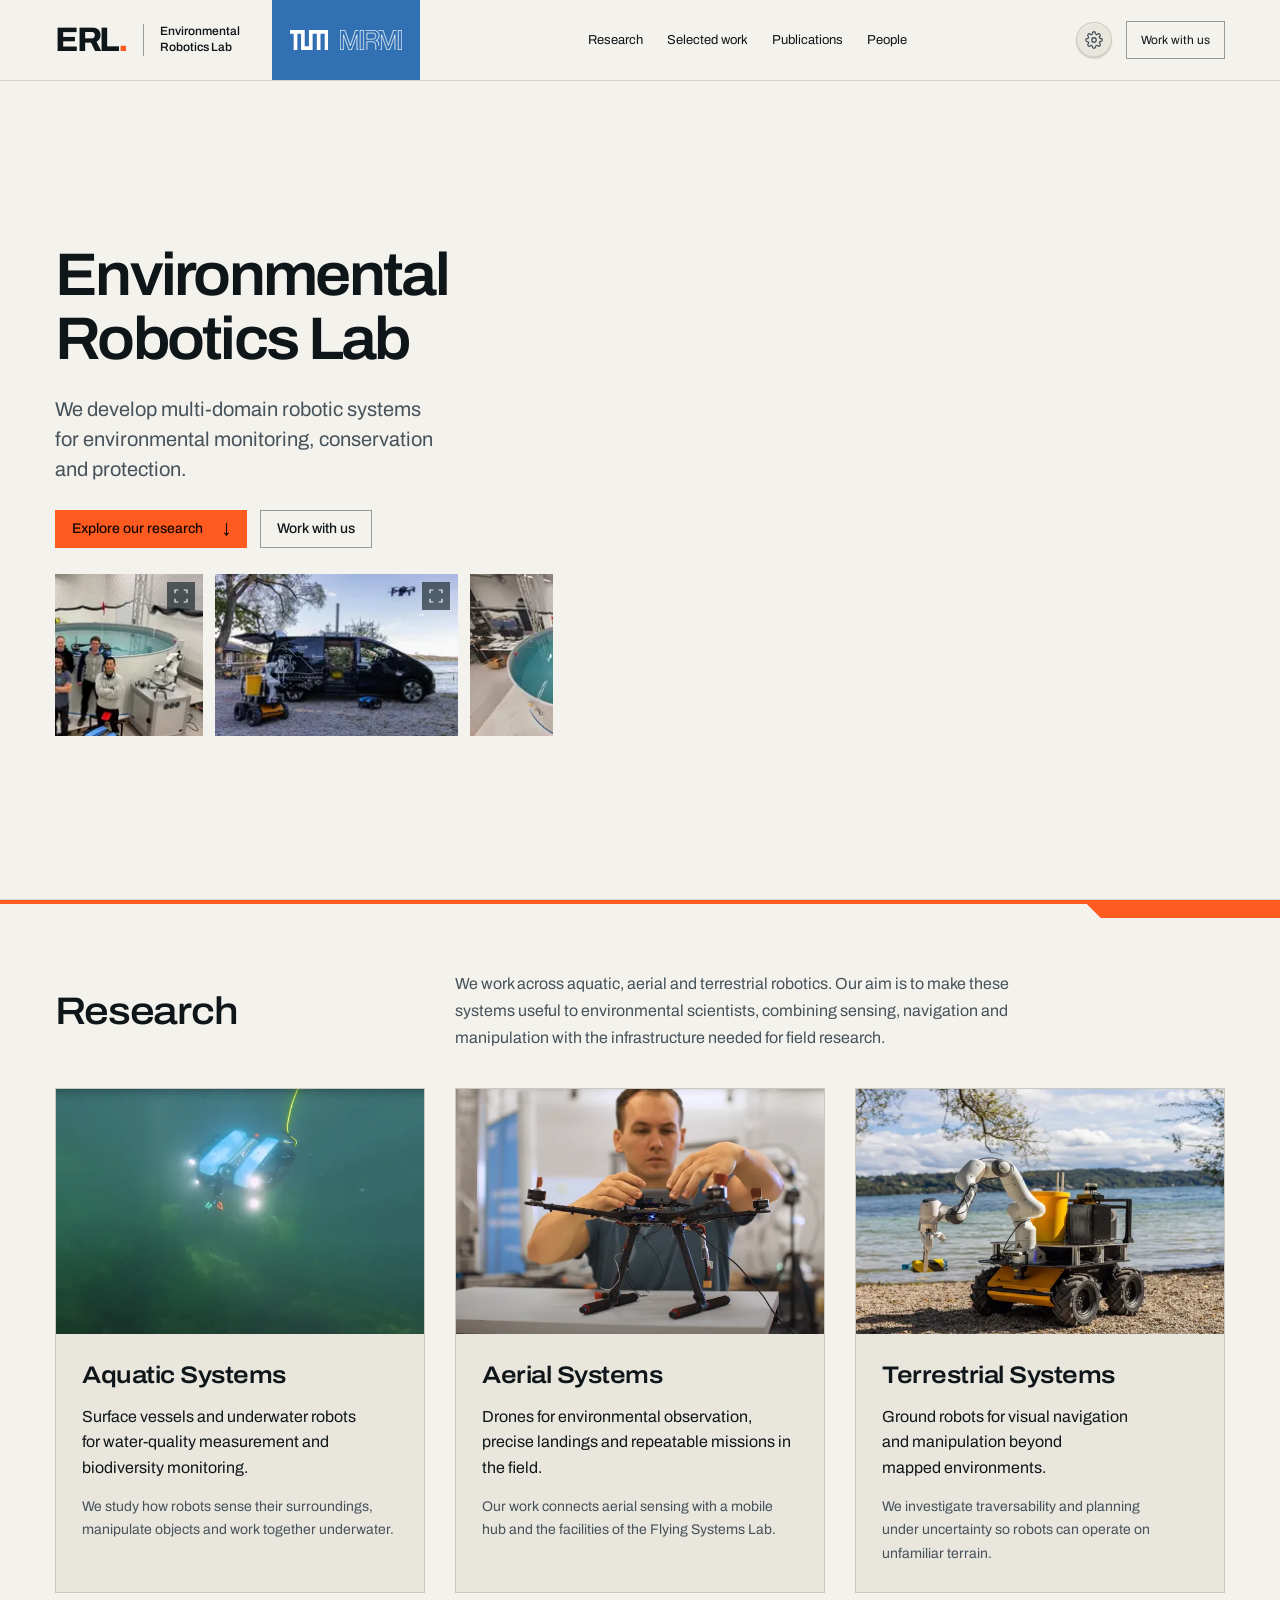
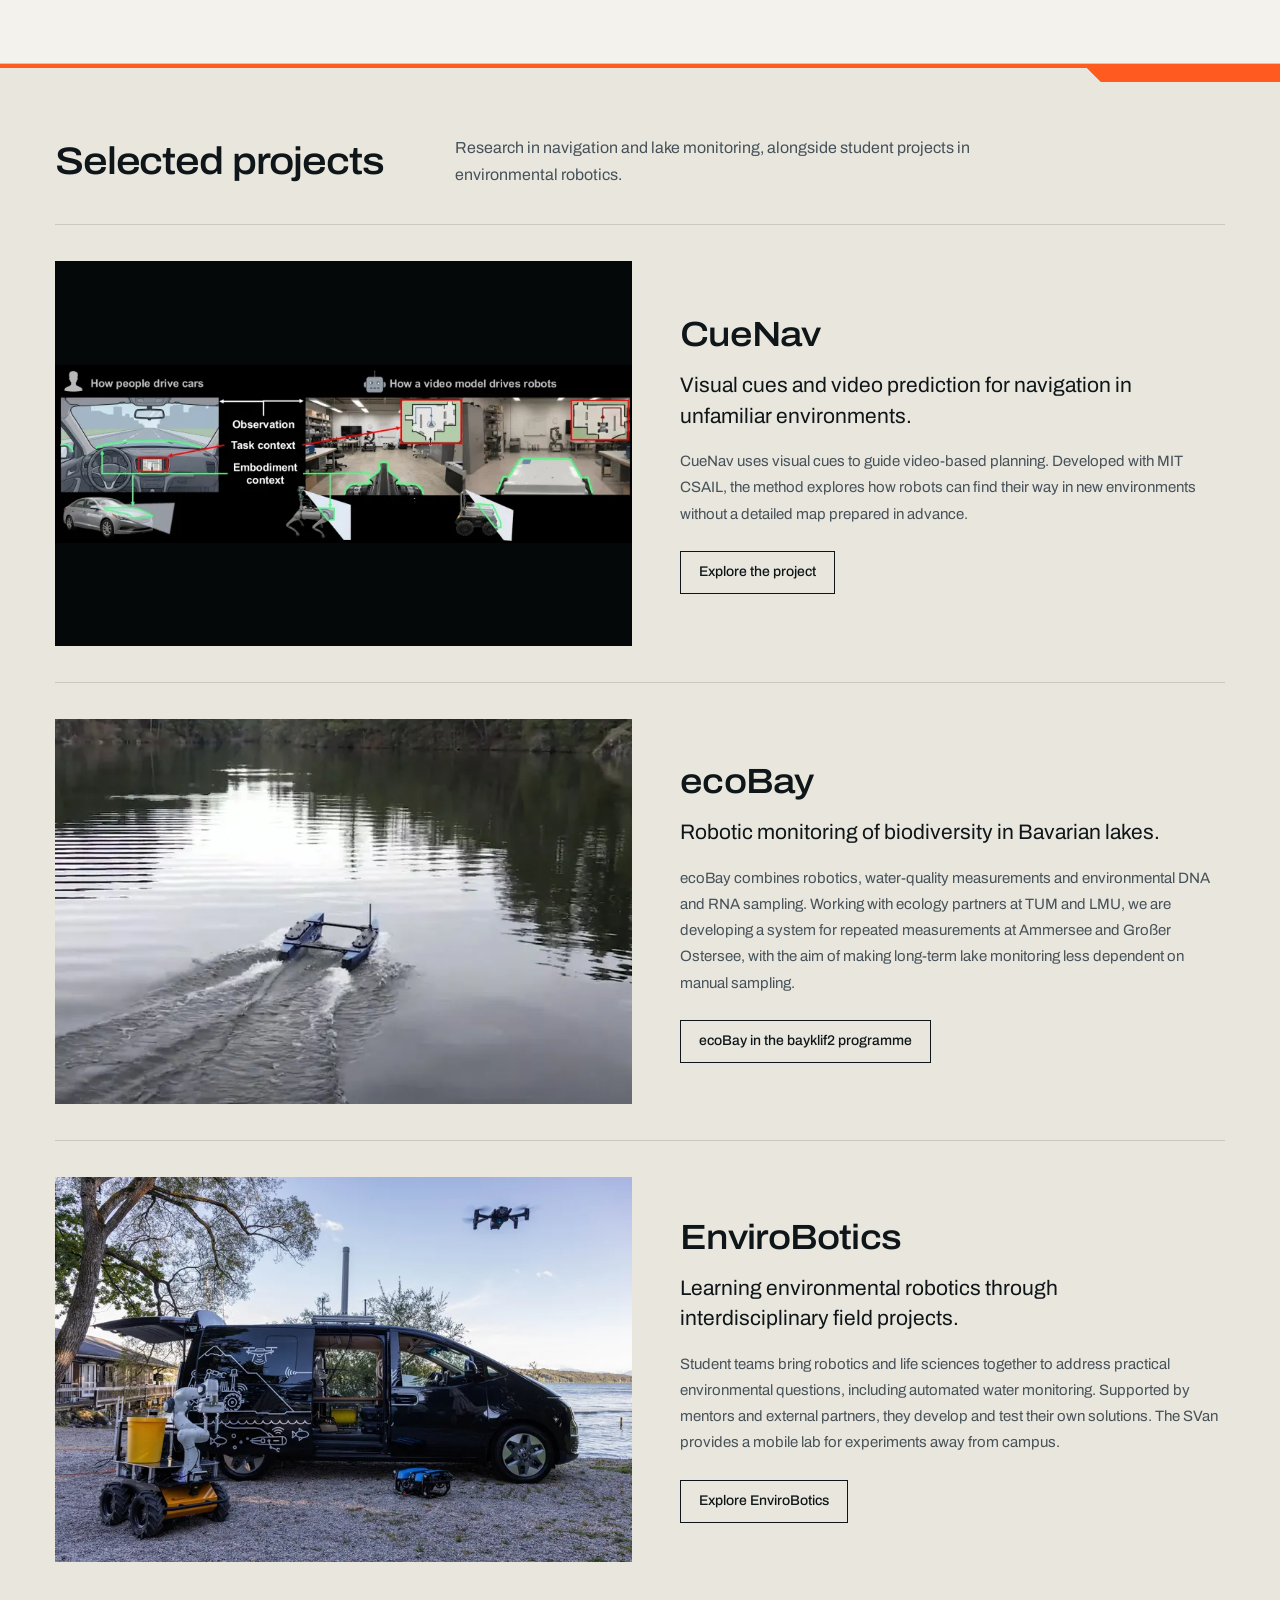
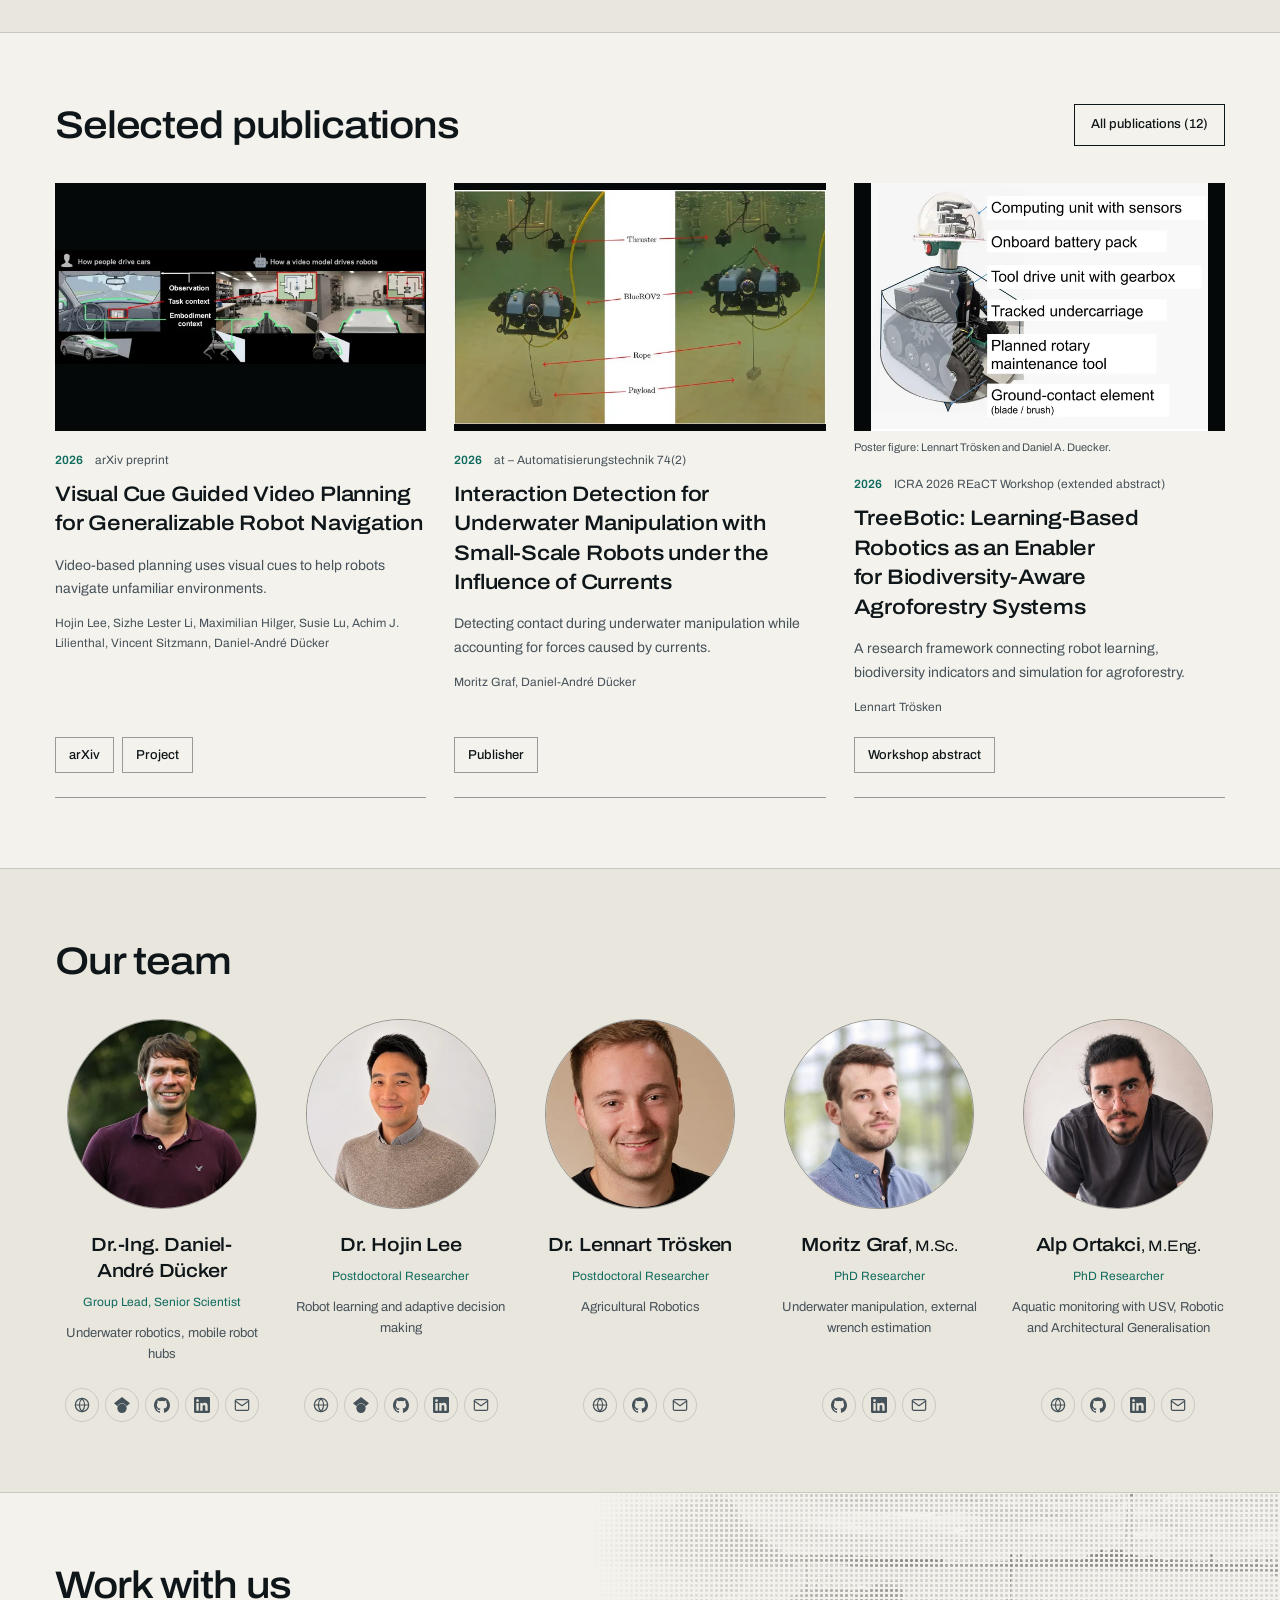
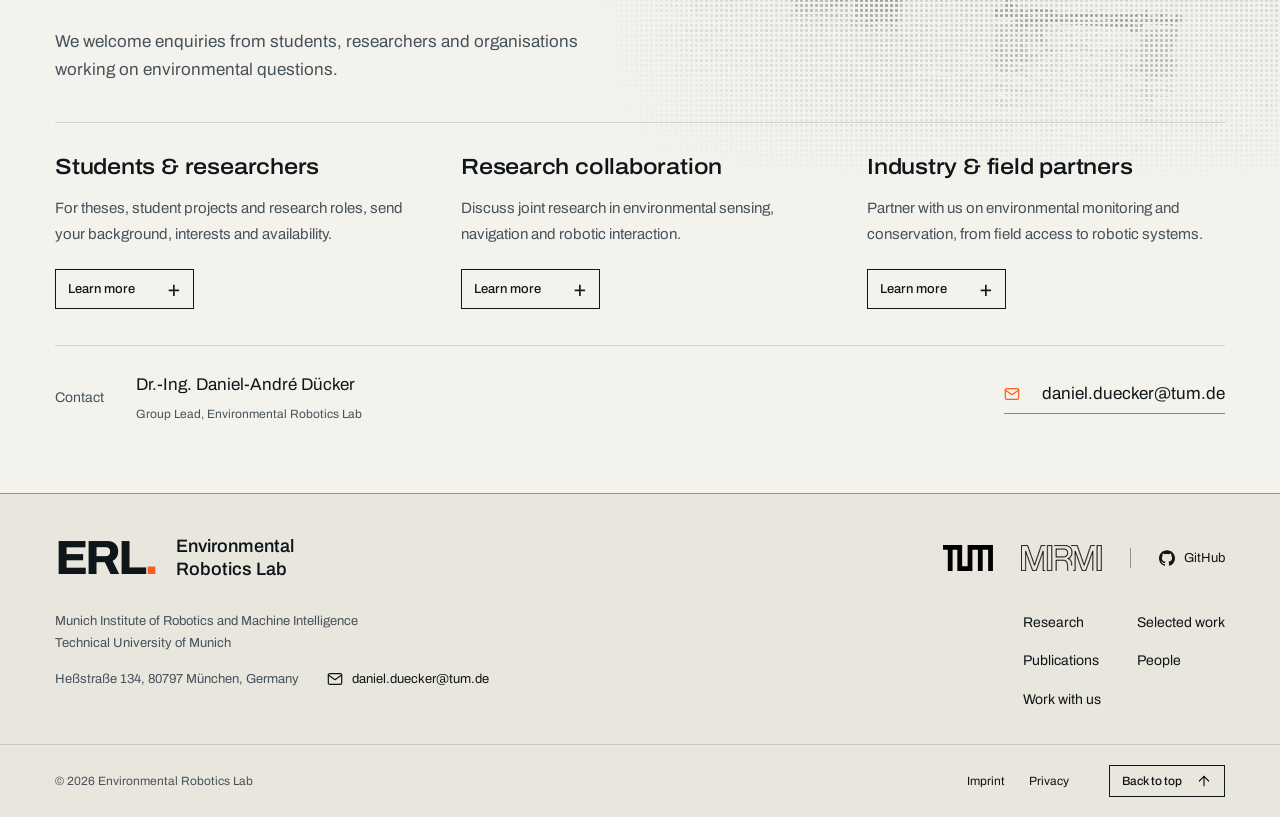
==== commit 579d52ee: "Fix mobile header and prioritize hero photographs" ====
--- a/index.html
+++ b/index.html
@@ -11,11 +11,11 @@
         document.documentElement.dataset.motionChoice = motion;
         document.documentElement.dataset.motion = motion === 'auto' ? (matchMedia('(prefers-reduced-motion: reduce)').matches ? 'reduce' : 'full') : motion;
       })();
-    </script><link rel="stylesheet" href="/_astro/Layout.DqGxJaTn.css"><link rel="stylesheet" href="/_astro/index.DlbPDmZX.css"></head><body class="placeholder-site" id="page-top"><a class="skip" href="#main">Skip to content</a><header class="site-header"><div class="shell header-row"><a class="brand" href="/" aria-label="Environmental Robotics Lab at TUM"><span class="brand-mark">ERL<span aria-hidden="true">.</span></span><span class="brand-name">Environmental<br>Robotics Lab</span></a><div class="institution-marks"><a href="https://www.tum.de/en/" aria-label="Technical University of Munich"><svg xmlns:dc="http://purl.org/dc/elements/1.1/" xmlns:cc="http://creativecommons.org/ns#" xmlns:rdf="http://www.w3.org/1999/02/22-rdf-syntax-ns#" xmlns:svg="http://www.w3.org/2000/svg" xmlns:sodipodi="http://sodipodi.sourceforge.net/DTD/sodipodi-0.dtd" xmlns:inkscape="http://www.inkscape.org/namespaces/inkscape" id="Ebene_1" x="0px" y="0px" width="408.16" height="212.46684" viewBox="-16.014 -31 408.16 212.46684" enable-background="new -16.014 -31 149 114" xml:space="preserve" sodipodi:docname="TUM_Web_Logo_blau.svg" inkscape:version="1.0.1 (3bc2e813f5, 2020-09-07)" class="institution-mark"><metadata id="metadata13"><rdf:RDF><cc:Work rdf:about=""><dc:format>image/svg+xml</dc:format><dc:type rdf:resource="http://purl.org/dc/dcmitype/StillImage" /><dc:title>TUM_Web_Logo_blau</dc:title></cc:Work></rdf:RDF></metadata><defs id="defs11" /><sodipodi:namedview pagecolor="#ffffff" bordercolor="#666666" borderopacity="1" objecttolerance="10" gridtolerance="10" guidetolerance="10" inkscape:pageopacity="0" inkscape:pageshadow="2" inkscape:window-width="1920" inkscape:window-height="986" id="namedview9" showgrid="false" fit-margin-top="0" fit-margin-left="0" fit-margin-right="0" fit-margin-bottom="0" inkscape:zoom="1.754386" inkscape:cx="124.61021" inkscape:cy="115.2546" inkscape:window-x="-11" inkscape:window-y="-11" inkscape:window-maximized="1" inkscape:current-layer="Ebene_1" />
+    </script><link rel="stylesheet" href="/_astro/Layout.BMEar890.css"><link rel="stylesheet" href="/_astro/index.D0DNIUPF.css"></head><body class="placeholder-site" id="page-top"><a class="skip" href="#main">Skip to content</a><header class="site-header"><div class="shell header-row"><a class="brand" href="/" aria-label="Environmental Robotics Lab at TUM"><span class="brand-mark">ERL<span aria-hidden="true">.</span></span><span class="brand-name">Environmental<br>Robotics Lab</span></a><div class="institution-marks"><a href="https://www.tum.de/en/" aria-label="Technical University of Munich"><svg xmlns:dc="http://purl.org/dc/elements/1.1/" xmlns:cc="http://creativecommons.org/ns#" xmlns:rdf="http://www.w3.org/1999/02/22-rdf-syntax-ns#" xmlns:svg="http://www.w3.org/2000/svg" xmlns:sodipodi="http://sodipodi.sourceforge.net/DTD/sodipodi-0.dtd" xmlns:inkscape="http://www.inkscape.org/namespaces/inkscape" id="Ebene_1" x="0px" y="0px" width="408.16" height="212.46684" viewBox="-16.014 -31 408.16 212.46684" enable-background="new -16.014 -31 149 114" xml:space="preserve" sodipodi:docname="TUM_Web_Logo_blau.svg" inkscape:version="1.0.1 (3bc2e813f5, 2020-09-07)" class="institution-mark"><metadata id="metadata13"><rdf:RDF><cc:Work rdf:about=""><dc:format>image/svg+xml</dc:format><dc:type rdf:resource="http://purl.org/dc/dcmitype/StillImage" /><dc:title>TUM_Web_Logo_blau</dc:title></cc:Work></rdf:RDF></metadata><defs id="defs11" /><sodipodi:namedview pagecolor="#ffffff" bordercolor="#666666" borderopacity="1" objecttolerance="10" gridtolerance="10" guidetolerance="10" inkscape:pageopacity="0" inkscape:pageshadow="2" inkscape:window-width="1920" inkscape:window-height="986" id="namedview9" showgrid="false" fit-margin-top="0" fit-margin-left="0" fit-margin-right="0" fit-margin-bottom="0" inkscape:zoom="1.754386" inkscape:cx="124.61021" inkscape:cy="115.2546" inkscape:window-x="-11" inkscape:window-y="-11" inkscape:window-maximized="1" inkscape:current-layer="Ebene_1" />
 <title id="title2">TUM_Web_Logo_blau</title>
 <desc id="desc4">TUM</desc>
 <path fill="#3070b3" d="m 140.54052,-31 v 173.32822 h 44.72985 V -31 H 392.146 V 181.46685 H 353.00738 V 8.138629 H 308.2775 V 181.46685 H 269.13887 V 8.138629 H 224.40902 V 181.46685 H 101.4019 V 8.138629 H 62.26327 V 181.46685 H 23.12462 V 8.138629 H -16.014 V -31 Z" id="path6" style="stroke-width:5.59123" />
-</svg></a><a href="https://www.mirmi.tum.de/en/mirmi/" aria-label="Munich Institute of Robotics and Machine Intelligence"><img src="/_astro/mirmi.BAgoNZDB_Z1UIhLS.webp" srcset="/_astro/mirmi.BAgoNZDB_Z1UIhLS.webp 1x, /_astro/mirmi.BAgoNZDB_12aJum.webp 2x, /_astro/mirmi.BAgoNZDB_1ezzxe.webp 3x" alt="MIRMI" loading="lazy" decoding="async" width="62" height="20" class="institution-mark"></a></div><nav class="desktop-nav" aria-label="Main navigation"><a href="/#research">Research</a><a href="/#work">Selected work</a><a href="/publications/">Publications</a><a href="/#people">People</a></nav><div class="header-tools"><details class="opt" data-options data-astro-cid-2rwairet><summary aria-label="Language, theme and motion" title="Language, theme and motion" data-astro-cid-2rwairet><svg class="opt__icon" width="18" height="18" viewBox="0 0 24 24" aria-hidden="true" fill="none" stroke="currentColor" stroke-width="1.7" stroke-linecap="round" stroke-linejoin="round" data-astro-cid-2rwairet><circle cx="12" cy="12" r="3" data-astro-cid-2rwairet></circle><path d="M19.4 15a1.65 1.65 0 0 0 .33 1.82l.06.06a2 2 0 1 1-2.83 2.83l-.06-.06a1.65 1.65 0 0 0-1.82-.33 1.65 1.65 0 0 0-1 1.51V21a2 2 0 1 1-4 0v-.09a1.65 1.65 0 0 0-1.08-1.51 1.65 1.65 0 0 0-1.82.33l-.06.06a2 2 0 1 1-2.83-2.83l.06-.06a1.65 1.65 0 0 0 .33-1.82 1.65 1.65 0 0 0-1.51-1H3a2 2 0 1 1 0-4h.09A1.65 1.65 0 0 0 4.6 9a1.65 1.65 0 0 0-.33-1.82l-.06-.06a2 2 0 1 1 2.83-2.83l.06.06a1.65 1.65 0 0 0 1.82.33H9a1.65 1.65 0 0 0 1-1.51V3a2 2 0 1 1 4 0v.09a1.65 1.65 0 0 0 1 1.51 1.65 1.65 0 0 0 1.82-.33l.06-.06a2 2 0 1 1 2.83 2.83l-.06.06a1.65 1.65 0 0 0-.33 1.82V9a1.65 1.65 0 0 0 1.51 1H21a2 2 0 1 1 0 4h-.09a1.65 1.65 0 0 0-1.51 1z" data-astro-cid-2rwairet></path></svg></summary><div class="opt__panel" data-astro-cid-2rwairet><p class="label" data-astro-cid-2rwairet>Language</p><div class="opt__row" role="group" aria-label="Language" data-astro-cid-2rwairet><a class="opt__choice opt__language" href="/" data-language-path="/" hreflang="en" lang="en" aria-current="true" data-astro-cid-2rwairet><span data-astro-cid-2rwairet>English</span><svg width="12" height="12" viewBox="0 0 16 16" fill="none" stroke="currentColor" stroke-width="1.8" aria-hidden="true" data-astro-cid-2rwairet><path d="m3 8 3 3 7-7" data-astro-cid-2rwairet></path></svg></a><a class="opt__choice opt__language" href="/de/" data-language-path="/de/" hreflang="de" lang="de" data-astro-cid-2rwairet><span data-astro-cid-2rwairet>Deutsch</span></a></div><p class="label" data-astro-cid-2rwairet>Theme</p><div class="opt__row" role="group" data-astro-cid-2rwairet><button type="button" class="opt__choice" data-theme-set="light" data-astro-cid-2rwairet>Light</button><button type="button" class="opt__choice" data-theme-set="dark" data-astro-cid-2rwairet>Dark</button></div><p class="label" data-astro-cid-2rwairet>Motion</p><div class="opt__row opt__row--3" role="group" data-astro-cid-2rwairet><button type="button" class="opt__choice" data-motion-set="auto" data-astro-cid-2rwairet>Auto</button><button type="button" class="opt__choice" data-motion-set="full" data-astro-cid-2rwairet>On</button><button type="button" class="opt__choice" data-motion-set="reduce" data-astro-cid-2rwairet>Off</button></div></div></details><script type="module">var e=()=>{document.querySelectorAll(`[data-language-path]`).forEach(e=>{e.href=`${e.dataset.languagePath}${location.search}${location.hash}`})};e(),window.addEventListener(`hashchange`,e),window.addEventListener(`popstate`,e);var t=document.documentElement,n=document.querySelectorAll(`[data-theme-set]`),r=()=>n.forEach(e=>e.setAttribute(`aria-current`,String(e.dataset.themeSet===t.dataset.theme)));n.forEach(e=>e.addEventListener(`click`,()=>{let n=e.dataset.themeSet===`dark`?`dark`:`light`;t.dataset.theme=n;try{localStorage.setItem(`theme`,n)}catch{}window.dispatchEvent(new CustomEvent(`themechange`,{detail:n})),r()})),r();var i=document.querySelectorAll(`[data-motion-set]`),a=()=>{try{return localStorage.getItem(`motion`)??`auto`}catch{return`auto`}},o=()=>{let e=a();i.forEach(t=>t.setAttribute(`aria-current`,String(t.dataset.motionSet===e)))};i.forEach(e=>e.addEventListener(`click`,()=>{let n=e.dataset.motionSet??`auto`;try{n===`auto`?localStorage.removeItem(`motion`):localStorage.setItem(`motion`,n)}catch{}let r=matchMedia(`(prefers-reduced-motion: reduce)`).matches?`reduce`:`full`;t.dataset.motionChoice=n,t.dataset.motion=n===`auto`?r:n,window.dispatchEvent(new CustomEvent(`motionchange`,{detail:t.dataset.motion})),o()})),o(),document.querySelectorAll(`[data-options]`).forEach(e=>{document.addEventListener(`click`,t=>{e.open&&!e.contains(t.target)&&(e.open=!1)}),e.addEventListener(`keydown`,t=>{t.key===`Escape`&&(e.open=!1,e.querySelector(`summary`)?.focus())})});</script><a class="header-contact" href="/#contact">Work with us</a><details class="mobile-menu"><summary>Menu<span aria-hidden="true">+</span></summary><nav aria-label="Mobile navigation"><a href="/#research">Research</a><a href="/#work">Selected work</a><a href="/publications/">Publications</a><a href="/#people">People</a><a href="/#contact">Work with us</a></nav></details></div></div></header><main id="main"><section class="intro" aria-labelledby="lab-title"><div class="intro-scene"><style>astro-island,astro-slot,astro-static-slot{display:contents}</style><script>(function(){let e=async e=>{await(await e())()};(self.Astro||(self.Astro={})).only=e,window.dispatchEvent(new Event(`astro:only`))})();</script><script>(function(){function e(t){"@babel/helpers - typeof";return e=typeof Symbol==`function`&&typeof Symbol.iterator==`symbol`?function(e){return typeof e}:function(e){return e&&typeof Symbol==`function`&&e.constructor===Symbol&&e!==Symbol.prototype?`symbol`:typeof e},e(t)}function t(t,n){if(e(t)!=`object`||!t)return t;var r=t[Symbol.toPrimitive];if(r!==void 0){var i=r.call(t,n||`default`);if(e(i)!=`object`)return i;throw TypeError(`@@toPrimitive must return a primitive value.`)}return(n===`string`?String:Number)(t)}function n(n){var r=t(n,`string`);return e(r)==`symbol`?r:r+``}function r(e,t,r){return(t=n(t))in e?Object.defineProperty(e,t,{value:r,enumerable:!0,configurable:!0,writable:!0}):e[t]=r,e}let i=/* @__PURE__ */ new Set([`__proto__`,`constructor`,`prototype`]);{let e={0:e=>a(e),1:e=>n(e),2:e=>new RegExp(e),3:e=>new Date(e),4:e=>new Map(n(e)),5:e=>new Set(n(e)),6:e=>BigInt(e),7:e=>new URL(e),8:e=>new Uint8Array(e),9:e=>new Uint16Array(e),10:e=>new Uint32Array(e),11:e=>1/0*e},t=t=>{let[n,r]=t;return n in e?e[n](r):void 0},n=e=>e.map(t),a=e=>typeof e!=`object`||!e?e:Object.fromEntries(Object.entries(e).map(([e,n])=>[e,t(n)]));class o extends HTMLElement{constructor(...e){super(...e),r(this,`Component`,void 0),r(this,`hydrator`,void 0),r(this,`hydrate`,async()=>{var e;if(!this.hydrator||!this.isConnected)return;let t=(e=this.parentElement)==null?void 0:e.closest(`astro-island[ssr]`);if(t){t.addEventListener(`astro:hydrate`,this.hydrate,{once:!0});return}let n=this.querySelectorAll(`astro-slot`),r={},i=this.querySelectorAll(`template[data-astro-template]`);for(let e of i){let t=e.closest(this.tagName);t!=null&&t.isSameNode(this)&&(r[e.getAttribute(`data-astro-template`)||`default`]=e.innerHTML,e.remove())}for(let e of n){let t=e.closest(this.tagName);t!=null&&t.isSameNode(this)&&(r[e.getAttribute(`name`)||`default`]=e.innerHTML)}let o;try{o=this.hasAttribute(`props`)?a(JSON.parse(this.getAttribute(`props`))):{}}catch(e){let t=this.getAttribute(`component-url`)||`<unknown>`,n=this.getAttribute(`component-export`);throw n&&(t+=` (export ${n})`),console.error(`[hydrate] Error parsing props for component ${t}`,this.getAttribute(`props`),e),e}await this.hydrator(this)(this.Component,o,r,{client:this.getAttribute(`client`)}),this.removeAttribute(`ssr`),this.dispatchEvent(new CustomEvent(`astro:hydrate`))}),r(this,`unmount`,()=>{this.isConnected||this.dispatchEvent(new CustomEvent(`astro:unmount`))})}disconnectedCallback(){document.removeEventListener(`astro:after-swap`,this.unmount),document.addEventListener(`astro:after-swap`,this.unmount,{once:!0})}connectedCallback(){if(!this.hasAttribute(`await-children`)||document.readyState===`interactive`||document.readyState===`complete`)this.childrenConnectedCallback();else{let e=()=>{document.removeEventListener(`DOMContentLoaded`,e),t.disconnect(),this.childrenConnectedCallback()},t=new MutationObserver(()=>{var t;((t=this.lastChild)==null?void 0:t.nodeType)===Node.COMMENT_NODE&&this.lastChild.nodeValue===`astro:end`&&(this.lastChild.remove(),e())});t.observe(this,{childList:!0}),document.addEventListener(`DOMContentLoaded`,e)}}async childrenConnectedCallback(){let e=this.getAttribute(`before-hydration-url`);e&&await import(e),this.start()}getRetryImportUrl(e){let t=new URL(e,document.baseURI);return t.searchParams.set(`astro-retry`,Date.now().toString()),t.toString()}async importWithRetry(e){try{return await import(e)}catch(t){return await new Promise(e=>setTimeout(e,1e3)),import(this.getRetryImportUrl(e))}}handleHydrationError(e){let t=this.getAttribute(`component-url`),n=new CustomEvent(`astro:hydration-error`,{cancelable:!0,bubbles:!0,composed:!0,detail:{error:e,componentUrl:t}});this.dispatchEvent(n)&&console.error(`[astro-island] Error hydrating ${t}`,e)}async start(){let e=JSON.parse(this.getAttribute(`opts`)),t=this.getAttribute(`client`);if(Astro[t]===void 0)window.addEventListener(`astro:${t}`,()=>this.start(),{once:!0});else try{await Astro[t](async()=>{let e=this.getAttribute(`renderer-url`);try{let[t,{default:n}]=await Promise.all([this.importWithRetry(this.getAttribute(`component-url`)),e?this.importWithRetry(e):Promise.resolve({default:()=>()=>{}})]),r=this.getAttribute(`component-export`)||`default`;if(r.includes(`.`)){this.Component=t;for(let e of r.split(`.`)){if(i.has(e)||!this.Component||typeof this.Component!=`object`&&typeof this.Component!=`function`||!Object.hasOwn(this.Component,e))throw Error(`Invalid component export path: ${r}`);this.Component=this.Component[e]}}else{if(i.has(r))throw Error(`Invalid component export path: ${r}`);this.Component=t[r]}return this.hydrator=n,this.hydrate}catch(e){return this.handleHydrationError(e),()=>{}}},e,this)}catch(e){this.handleHydrationError(e)}}attributeChangedCallback(){this.hydrate()}}r(o,`observedAttributes`,[`props`]),customElements.get(`astro-island`)||customElements.define(`astro-island`,o)}})();</script><astro-island uid="ZG33mS" component-url="/_astro/HeroMount.BAI30M4w.js" component-export="default" renderer-url="/_astro/client.DCgYMWuJ.js" props="{&quot;lang&quot;:[0,&quot;en&quot;],&quot;enabledScenes&quot;:[1,[[0,&quot;blueboat&quot;],[0,&quot;bluerov2&quot;],[0,&quot;drone&quot;]]]}" ssr client="only" opts="{&quot;name&quot;:&quot;HeroMount&quot;,&quot;value&quot;:&quot;react&quot;}"></astro-island></div><div class="shell intro-grid"><div class="intro-copy" data-hero-card><h1 id="lab-title">Environmental<br>Robotics Lab</h1><p class="intro-mission">We develop multi-domain robotic systems for environmental monitoring, conservation and protection.</p><div class="intro-actions"><a class="btn btn--signal" href="#research">Explore our research<span aria-hidden="true">↓</span></a><a class="btn intro-contact" href="#contact">Work with us</a></div><div class="intro-photos"><div class="photo-reel" data-reel data-astro-cid-y2kjb6ib><div class="photo-reel__viewport" tabindex="0" role="region" aria-label="Photographs from the lab and field" data-reel-viewport data-astro-cid-y2kjb6ib><div class="photo-reel__track" data-astro-cid-y2kjb6ib><div class="photo-reel__set" data-astro-cid-y2kjb6ib><figure class="photo-reel__frame photo-reel__frame--group" data-frame="erl-group-2025" data-astro-cid-y2kjb6ib><button class="photo-reel__open" type="button" data-photo-index="0" data-photo-full="/_astro/team-lab.Znet0iZP_Z2oK2S5.webp" data-photo-caption="In the Environmental Robotics Lab, 2025" data-photo-credit aria-label="Enlarge photograph: In the Environmental Robotics Lab, 2025" data-astro-cid-y2kjb6ib><picture data-astro-cid-y2kjb6ib="true"><source srcset="/_astro/team-lab.Znet0iZP_Z8wGIw.webp 320w, /_astro/team-lab.Znet0iZP_Z1al8nY.webp 560w, /_astro/team-lab.Znet0iZP_1NRJ8I.webp 800w" type="image/webp" sizes="(min-width: 681px) 250px, 45vw"><img src="/_astro/team-lab.Znet0iZP_1242o0.jpg" srcset="/_astro/team-lab.Znet0iZP_26DYDF.jpg 320w, /_astro/team-lab.Znet0iZP_14PxYd.jpg 560w, /_astro/team-lab.Znet0iZP_l2fsJ.jpg 800w" alt="In the Environmental Robotics Lab, 2025" sizes="(min-width: 681px) 250px, 45vw" decoding="async" loading="eager" data-astro-cid-y2kjb6ib="true" width="1600" height="2133"></picture><span class="photo-reel__expand" aria-hidden="true" data-astro-cid-y2kjb6ib><svg viewBox="0 0 24 24" width="16" height="16" fill="none" stroke="currentColor" stroke-width="1.8" data-astro-cid-y2kjb6ib><path d="M8 3H3v5m13-5h5v5M3 16v5h5m13-5v5h-5" data-astro-cid-y2kjb6ib></path></svg></span></button><figcaption data-astro-cid-y2kjb6ib>In the Environmental Robotics Lab, 2025</figcaption></figure><figure class="photo-reel__frame" data-frame="svan-team" data-astro-cid-y2kjb6ib><button class="photo-reel__open" type="button" data-photo-index="1" data-photo-full="/_astro/svan-team.ByA7DaCm_ZsvGXE.webp" data-photo-caption="The SVan with aerial, ground and underwater robots" data-photo-credit aria-label="Enlarge photograph: The SVan with aerial, ground and underwater robots" data-astro-cid-y2kjb6ib><picture data-astro-cid-y2kjb6ib="true"><source srcset="/_astro/svan-team.ByA7DaCm_Z1xKvhz.webp 320w, /_astro/svan-team.ByA7DaCm_Z19W3gS.webp 560w, /_astro/svan-team.ByA7DaCm_Z24p6s9.webp 800w" type="image/webp" sizes="(min-width: 681px) 250px, 45vw"><img src="/_astro/svan-team.ByA7DaCm_Zgq2wm.jpg" srcset="/_astro/svan-team.ByA7DaCm_23A8Qn.jpg 320w, /_astro/svan-team.ByA7DaCm_2roAR4.jpg 560w, /_astro/svan-team.ByA7DaCm_1wVxFN.jpg 800w" alt="The SVan with aerial, ground and underwater robots" sizes="(min-width: 681px) 250px, 45vw" decoding="async" loading="eager" data-astro-cid-y2kjb6ib="true" width="2000" height="1334"></picture><span class="photo-reel__expand" aria-hidden="true" data-astro-cid-y2kjb6ib><svg viewBox="0 0 24 24" width="16" height="16" fill="none" stroke="currentColor" stroke-width="1.8" data-astro-cid-y2kjb6ib><path d="M8 3H3v5m13-5h5v5M3 16v5h5m13-5v5h-5" data-astro-cid-y2kjb6ib></path></svg></span></button><figcaption data-astro-cid-y2kjb6ib>The SVan with aerial, ground and underwater robots</figcaption></figure><figure class="photo-reel__frame" data-frame="mirmi-underwater-lab" data-astro-cid-y2kjb6ib><button class="photo-reel__open" type="button" data-photo-index="2" data-photo-full="/_astro/underwater-lab.B7HQhKQm_1DU628.webp" data-photo-caption="The Underwater Systems Lab" data-photo-credit="MIRMI" aria-label="Enlarge photograph: The Underwater Systems Lab" data-astro-cid-y2kjb6ib><picture data-astro-cid-y2kjb6ib="true"><source srcset="/_astro/underwater-lab.B7HQhKQm_xcN0e.webp 320w, /_astro/underwater-lab.B7HQhKQm_Z1a0AeV.webp 560w, /_astro/underwater-lab.B7HQhKQm_Z29NfJR.webp 800w" type="image/webp" sizes="(min-width: 681px) 250px, 45vw"><img src="/_astro/underwater-lab.B7HQhKQm_y4lwN.jpg" srcset="/_astro/underwater-lab.B7HQhKQm_Z1t4qkv.jpg 320w, /_astro/underwater-lab.B7HQhKQm_1STjeg.jpg 560w, /_astro/underwater-lab.B7HQhKQm_T6DIk.jpg 800w" alt="The Underwater Systems Lab" sizes="(min-width: 681px) 250px, 45vw" decoding="async" loading="eager" data-astro-cid-y2kjb6ib="true" width="2000" height="1500"></picture><span class="photo-reel__expand" aria-hidden="true" data-astro-cid-y2kjb6ib><svg viewBox="0 0 24 24" width="16" height="16" fill="none" stroke="currentColor" stroke-width="1.8" data-astro-cid-y2kjb6ib><path d="M8 3H3v5m13-5h5v5M3 16v5h5m13-5v5h-5" data-astro-cid-y2kjb6ib></path></svg></span></button><figcaption data-astro-cid-y2kjb6ib>The Underwater Systems Lab<span data-astro-cid-y2kjb6ib>&copy; MIRMI</span></figcaption></figure><figure class="photo-reel__frame" data-frame="drone-field" data-astro-cid-y2kjb6ib><button class="photo-reel__open" type="button" data-photo-index="3" data-photo-full="/_astro/drone-field.CZsC-nvO_1E63QA.webp" data-photo-caption="Drone flight during field work" data-photo-credit aria-label="Enlarge photograph: Drone flight during field work" data-astro-cid-y2kjb6ib><picture data-astro-cid-y2kjb6ib="true"><source srcset="/_astro/drone-field.CZsC-nvO_Z28nDnq.webp 320w, /_astro/drone-field.CZsC-nvO_1jPjT.webp 560w, /_astro/drone-field.CZsC-nvO_2mzF1f.webp 800w" type="image/webp" sizes="(min-width: 681px) 250px, 45vw"><img src="/_astro/drone-field.CZsC-nvO_Z14fdel.jpg" srcset="/_astro/drone-field.CZsC-nvO_1e2el2.jpg 320w, /_astro/drone-field.CZsC-nvO_Z1GrpKz.jpg 560w, /_astro/drone-field.CZsC-nvO_DNoUL.jpg 800w" alt="Drone flight during field work" sizes="(min-width: 681px) 250px, 45vw" decoding="async" loading="eager" data-astro-cid-y2kjb6ib="true" width="2000" height="1334"></picture><span class="photo-reel__expand" aria-hidden="true" data-astro-cid-y2kjb6ib><svg viewBox="0 0 24 24" width="16" height="16" fill="none" stroke="currentColor" stroke-width="1.8" data-astro-cid-y2kjb6ib><path d="M8 3H3v5m13-5h5v5M3 16v5h5m13-5v5h-5" data-astro-cid-y2kjb6ib></path></svg></span></button><figcaption data-astro-cid-y2kjb6ib>Drone flight during field work</figcaption></figure><figure class="photo-reel__frame" data-frame="svan-field" data-astro-cid-y2kjb6ib><button class="photo-reel__open" type="button" data-photo-index="4" data-photo-full="/_astro/svan-field.Ca-mg3RB_1EUya.webp" data-photo-caption="The SVan and its robot team" data-photo-credit="Hyundai" aria-label="Enlarge photograph: The SVan and its robot team" data-astro-cid-y2kjb6ib><picture data-astro-cid-y2kjb6ib="true"><source srcset="/_astro/svan-field.Ca-mg3RB_vTtYX.webp 320w, /_astro/svan-field.Ca-mg3RB_ZxjdTV.webp 560w, /_astro/svan-field.Ca-mg3RB_2qYn7s.webp 800w" type="image/webp" sizes="(min-width: 681px) 250px, 45vw"><img src="/_astro/svan-field.Ca-mg3RB_2qgBHJ.jpg" srcset="/_astro/svan-field.Ca-mg3RB_Z2j5WqL.jpg 320w, /_astro/svan-field.Ca-mg3RB_1GRssg.jpg 560w, /_astro/svan-field.Ca-mg3RB_Zo14jh.jpg 800w" alt="The SVan and its robot team" sizes="(min-width: 681px) 250px, 45vw" decoding="async" loading="lazy" data-astro-cid-y2kjb6ib="true" width="840" height="560"></picture><span class="photo-reel__expand" aria-hidden="true" data-astro-cid-y2kjb6ib><svg viewBox="0 0 24 24" width="16" height="16" fill="none" stroke="currentColor" stroke-width="1.8" data-astro-cid-y2kjb6ib><path d="M8 3H3v5m13-5h5v5M3 16v5h5m13-5v5h-5" data-astro-cid-y2kjb6ib></path></svg></span></button><figcaption data-astro-cid-y2kjb6ib>The SVan and its robot team<span data-astro-cid-y2kjb6ib>&copy; Hyundai</span></figcaption></figure><figure class="photo-reel__frame" data-frame="husky-shore" data-astro-cid-y2kjb6ib><button class="photo-reel__open" type="button" data-photo-index="5" data-photo-full="/_astro/husky-shore.7jEYjudq_gYQL2.webp" data-photo-caption="Husky ground robot with a manipulator at the lake shore" data-photo-credit aria-label="Enlarge photograph: Husky ground robot with a manipulator at the lake shore" data-astro-cid-y2kjb6ib><picture data-astro-cid-y2kjb6ib="true"><source srcset="/_astro/husky-shore.7jEYjudq_1umBVi.webp 320w, /_astro/husky-shore.7jEYjudq_1wFgXK.webp 560w, /_astro/husky-shore.7jEYjudq_2hoEKr.webp 800w" type="image/webp" sizes="(min-width: 681px) 250px, 45vw"><img src="/_astro/husky-shore.7jEYjudq_Z1xHV9g.jpg" srcset="/_astro/husky-shore.7jEYjudq_ZdoD9b.jpg 320w, /_astro/husky-shore.7jEYjudq_Zb5Y6I.jpg 560w, /_astro/husky-shore.7jEYjudq_yCoEX.jpg 800w" alt="Husky ground robot with a manipulator at the lake shore" sizes="(min-width: 681px) 250px, 45vw" decoding="async" loading="lazy" data-astro-cid-y2kjb6ib="true" width="2000" height="1500"></picture><span class="photo-reel__expand" aria-hidden="true" data-astro-cid-y2kjb6ib><svg viewBox="0 0 24 24" width="16" height="16" fill="none" stroke="currentColor" stroke-width="1.8" data-astro-cid-y2kjb6ib><path d="M8 3H3v5m13-5h5v5M3 16v5h5m13-5v5h-5" data-astro-cid-y2kjb6ib></path></svg></span></button><figcaption data-astro-cid-y2kjb6ib>Husky ground robot with a manipulator at the lake shore</figcaption></figure><figure class="photo-reel__frame" data-frame="lab-rov" data-astro-cid-y2kjb6ib><button class="photo-reel__open" type="button" data-photo-index="6" data-photo-full="/_astro/lab-rov.DZ6GX-1U_1IDtr1.webp" data-photo-caption="Preparing an underwater robot" data-photo-credit="Hyundai" aria-label="Enlarge photograph: Preparing an underwater robot" data-astro-cid-y2kjb6ib><picture data-astro-cid-y2kjb6ib="true"><source srcset="/_astro/lab-rov.DZ6GX-1U_ZgQ4A2.webp 320w, /_astro/lab-rov.DZ6GX-1U_1tI9KU.webp 560w, /_astro/lab-rov.DZ6GX-1U_Z9pzPg.webp 800w" type="image/webp" sizes="(min-width: 681px) 250px, 45vw"><img src="/_astro/lab-rov.DZ6GX-1U_ZXTVGS.jpg" srcset="/_astro/lab-rov.DZ6GX-1U_1MbQan.jpg 320w, /_astro/lab-rov.DZ6GX-1U_Z1wq3hB.jpg 560w, /_astro/lab-rov.DZ6GX-1U_1TCkU9.jpg 800w" alt="Preparing an underwater robot" sizes="(min-width: 681px) 250px, 45vw" decoding="async" loading="lazy" data-astro-cid-y2kjb6ib="true" width="840" height="560"></picture><span class="photo-reel__expand" aria-hidden="true" data-astro-cid-y2kjb6ib><svg viewBox="0 0 24 24" width="16" height="16" fill="none" stroke="currentColor" stroke-width="1.8" data-astro-cid-y2kjb6ib><path d="M8 3H3v5m13-5h5v5M3 16v5h5m13-5v5h-5" data-astro-cid-y2kjb6ib></path></svg></span></button><figcaption data-astro-cid-y2kjb6ib>Preparing an underwater robot<span data-astro-cid-y2kjb6ib>&copy; Hyundai</span></figcaption></figure><figure class="photo-reel__frame" data-frame="field-equipment" data-astro-cid-y2kjb6ib><button class="photo-reel__open" type="button" data-photo-index="7" data-photo-full="/_astro/field-equipment.shcoHc1h_276IKD.webp" data-photo-caption="Preparing the robots and equipment for field work" data-photo-credit aria-label="Enlarge photograph: Preparing the robots and equipment for field work" data-astro-cid-y2kjb6ib><picture data-astro-cid-y2kjb6ib="true"><source srcset="/_astro/field-equipment.shcoHc1h_Z1wb3oL.webp 320w, /_astro/field-equipment.shcoHc1h_qImbV.webp 560w, /_astro/field-equipment.shcoHc1h_Z1X8Ch4.webp 800w" type="image/webp" sizes="(min-width: 681px) 250px, 45vw"><img src="/_astro/field-equipment.shcoHc1h_Z1kYvIU.jpg" srcset="/_astro/field-equipment.shcoHc1h_1UDwGv.jpg 320w, /_astro/field-equipment.shcoHc1h_Z1bDbvI.jpg 560w, /_astro/field-equipment.shcoHc1h_1tFWOd.jpg 800w" alt="Preparing the robots and equipment for field work" sizes="(min-width: 681px) 250px, 45vw" decoding="async" loading="lazy" data-astro-cid-y2kjb6ib="true" width="2000" height="1500"></picture><span class="photo-reel__expand" aria-hidden="true" data-astro-cid-y2kjb6ib><svg viewBox="0 0 24 24" width="16" height="16" fill="none" stroke="currentColor" stroke-width="1.8" data-astro-cid-y2kjb6ib><path d="M8 3H3v5m13-5h5v5M3 16v5h5m13-5v5h-5" data-astro-cid-y2kjb6ib></path></svg></span></button><figcaption data-astro-cid-y2kjb6ib>Preparing the robots and equipment for field work</figcaption></figure><figure class="photo-reel__frame" data-frame="mirmi-husky" data-astro-cid-y2kjb6ib><button class="photo-reel__open" type="button" data-photo-index="8" data-photo-full="/_astro/hero.CRDC8Xeg_IJ7wm.webp" data-photo-caption="The Husky A200 on the shore" data-photo-credit="MIRMI" aria-label="Enlarge photograph: The Husky A200 on the shore" data-astro-cid-y2kjb6ib><picture data-astro-cid-y2kjb6ib="true"><source srcset="/_astro/hero.CRDC8Xeg_ZSfmCL.webp 320w, /_astro/hero.CRDC8Xeg_Zv3wAC.webp 560w, /_astro/hero.CRDC8Xeg_1ghINu.webp 800w" type="image/webp" sizes="(min-width: 681px) 250px, 45vw"><img src="/_astro/hero.CRDC8Xeg_1KFMjd.jpg" srcset="/_astro/hero.CRDC8Xeg_ZYbIGO.jpg 320w, /_astro/hero.CRDC8Xeg_ZAYSEF.jpg 560w, /_astro/hero.CRDC8Xeg_1almJr.jpg 800w" alt="The Husky A200 on the shore" sizes="(min-width: 681px) 250px, 45vw" decoding="async" loading="lazy" data-astro-cid-y2kjb6ib="true" width="1920" height="1080"></picture><span class="photo-reel__expand" aria-hidden="true" data-astro-cid-y2kjb6ib><svg viewBox="0 0 24 24" width="16" height="16" fill="none" stroke="currentColor" stroke-width="1.8" data-astro-cid-y2kjb6ib><path d="M8 3H3v5m13-5h5v5M3 16v5h5m13-5v5h-5" data-astro-cid-y2kjb6ib></path></svg></span></button><figcaption data-astro-cid-y2kjb6ib>The Husky A200 on the shore<span data-astro-cid-y2kjb6ib>&copy; MIRMI</span></figcaption></figure><figure class="photo-reel__frame" data-frame="svan-husky" data-astro-cid-y2kjb6ib><button class="photo-reel__open" type="button" data-photo-index="9" data-photo-full="/_astro/svan-husky.B1PPVNvh_2ri6xu.webp" data-photo-caption="The ground robot leaves the SVan" data-photo-credit="Hyundai" aria-label="Enlarge photograph: The ground robot leaves the SVan" data-astro-cid-y2kjb6ib><picture data-astro-cid-y2kjb6ib="true"><source srcset="/_astro/svan-husky.B1PPVNvh_Z28EsOD.webp 320w, /_astro/svan-husky.B1PPVNvh_1RiW4o.webp 560w, /_astro/svan-husky.B1PPVNvh_ZdzzH9.webp 800w" type="image/webp" sizes="(min-width: 681px) 250px, 45vw"><img src="/_astro/svan-husky.B1PPVNvh_Zeil6R.jpg" srcset="/_astro/svan-husky.B1PPVNvh_6wdxy.jpg 320w, /_astro/svan-husky.B1PPVNvh_ZWGuml.jpg 560w, /_astro/svan-husky.B1PPVNvh_21B6F3.jpg 800w" alt="The ground robot leaves the SVan" sizes="(min-width: 681px) 250px, 45vw" decoding="async" loading="lazy" data-astro-cid-y2kjb6ib="true" width="840" height="560"></picture><span class="photo-reel__expand" aria-hidden="true" data-astro-cid-y2kjb6ib><svg viewBox="0 0 24 24" width="16" height="16" fill="none" stroke="currentColor" stroke-width="1.8" data-astro-cid-y2kjb6ib><path d="M8 3H3v5m13-5h5v5M3 16v5h5m13-5v5h-5" data-astro-cid-y2kjb6ib></path></svg></span></button><figcaption data-astro-cid-y2kjb6ib>The ground robot leaves the SVan<span data-astro-cid-y2kjb6ib>&copy; Hyundai</span></figcaption></figure><figure class="photo-reel__frame" data-frame="lab-gripper" data-astro-cid-y2kjb6ib><button class="photo-reel__open" type="button" data-photo-index="10" data-photo-full="/_astro/lab-gripper.DUZh8WIg_1MgPO5.webp" data-photo-caption="Adjusting a gripper" data-photo-credit="Hyundai" aria-label="Enlarge photograph: Adjusting a gripper" data-astro-cid-y2kjb6ib><picture data-astro-cid-y2kjb6ib="true"><source srcset="/_astro/lab-gripper.DUZh8WIg_Z1anCtf.webp 320w, /_astro/lab-gripper.DUZh8WIg_gyd8Q.webp 560w, /_astro/lab-gripper.DUZh8WIg_ZCSP2p.webp 800w" type="image/webp" sizes="(min-width: 681px) 250px, 45vw"><img src="/_astro/lab-gripper.DUZh8WIg_V6oQ.jpg" srcset="/_astro/lab-gripper.DUZh8WIg_2qX1EH.jpg 320w, /_astro/lab-gripper.DUZh8WIg_Z1chgw8.jpg 560w, /_astro/lab-gripper.DUZh8WIg_Z26JjHo.jpg 800w" alt="Adjusting a gripper" sizes="(min-width: 681px) 250px, 45vw" decoding="async" loading="lazy" data-astro-cid-y2kjb6ib="true" width="840" height="560"></picture><span class="photo-reel__expand" aria-hidden="true" data-astro-cid-y2kjb6ib><svg viewBox="0 0 24 24" width="16" height="16" fill="none" stroke="currentColor" stroke-width="1.8" data-astro-cid-y2kjb6ib><path d="M8 3H3v5m13-5h5v5M3 16v5h5m13-5v5h-5" data-astro-cid-y2kjb6ib></path></svg></span></button><figcaption data-astro-cid-y2kjb6ib>Adjusting a gripper<span data-astro-cid-y2kjb6ib>&copy; Hyundai</span></figcaption></figure><figure class="photo-reel__frame" data-frame="mirmi-flying-lab" data-astro-cid-y2kjb6ib><button class="photo-reel__open" type="button" data-photo-index="11" data-photo-full="/_astro/flying-lab.ND0EibVc_V21AY.webp" data-photo-caption="The Flying Systems Lab" data-photo-credit="MIRMI" aria-label="Enlarge photograph: The Flying Systems Lab" data-astro-cid-y2kjb6ib><picture data-astro-cid-y2kjb6ib="true"><source srcset="/_astro/flying-lab.ND0EibVc_1xpLM9.webp 320w, /_astro/flying-lab.ND0EibVc_PARto.webp 560w, /_astro/flying-lab.ND0EibVc_QcGTR.webp 800w" type="image/webp" sizes="(min-width: 681px) 250px, 45vw"><img src="/_astro/flying-lab.ND0EibVc_Z2b2zs2.jpg" srcset="/_astro/flying-lab.ND0EibVc_4zi7a.jpg 320w, /_astro/flying-lab.ND0EibVc_ZCeBbA.jpg 560w, /_astro/flying-lab.ND0EibVc_ZBCLK7.jpg 800w" alt="The Flying Systems Lab" sizes="(min-width: 681px) 250px, 45vw" decoding="async" loading="lazy" data-astro-cid-y2kjb6ib="true" width="1210" height="908"></picture><span class="photo-reel__expand" aria-hidden="true" data-astro-cid-y2kjb6ib><svg viewBox="0 0 24 24" width="16" height="16" fill="none" stroke="currentColor" stroke-width="1.8" data-astro-cid-y2kjb6ib><path d="M8 3H3v5m13-5h5v5M3 16v5h5m13-5v5h-5" data-astro-cid-y2kjb6ib></path></svg></span></button><figcaption data-astro-cid-y2kjb6ib>The Flying Systems Lab<span data-astro-cid-y2kjb6ib>&copy; MIRMI</span></figcaption></figure><figure class="photo-reel__frame" data-frame="svan-arm" data-astro-cid-y2kjb6ib><button class="photo-reel__open" type="button" data-photo-index="12" data-photo-full="/_astro/svan-arm.BhM7BFff_Z2qCOdS.webp" data-photo-caption="The mobile manipulator at the SVan" data-photo-credit="Hyundai" aria-label="Enlarge photograph: The mobile manipulator at the SVan" data-astro-cid-y2kjb6ib><picture data-astro-cid-y2kjb6ib="true"><source srcset="/_astro/svan-arm.BhM7BFff_Z1E2M5G.webp 320w, /_astro/svan-arm.BhM7BFff_19odaW.webp 560w, /_astro/svan-arm.BhM7BFff_ZTnMbV.webp 800w" type="image/webp" sizes="(min-width: 681px) 250px, 45vw"><img src="/_astro/svan-arm.BhM7BFff_Z7JDOW.jpg" srcset="/_astro/svan-arm.BhM7BFff_1n3jEN.jpg 320w, /_astro/svan-arm.BhM7BFff_ZSGNRu.jpg 560w, /_astro/svan-arm.BhM7BFff_27Hjyy.jpg 800w" alt="The mobile manipulator at the SVan" sizes="(min-width: 681px) 250px, 45vw" decoding="async" loading="lazy" data-astro-cid-y2kjb6ib="true" width="840" height="560"></picture><span class="photo-reel__expand" aria-hidden="true" data-astro-cid-y2kjb6ib><svg viewBox="0 0 24 24" width="16" height="16" fill="none" stroke="currentColor" stroke-width="1.8" data-astro-cid-y2kjb6ib><path d="M8 3H3v5m13-5h5v5M3 16v5h5m13-5v5h-5" data-astro-cid-y2kjb6ib></path></svg></span></button><figcaption data-astro-cid-y2kjb6ib>The mobile manipulator at the SVan<span data-astro-cid-y2kjb6ib>&copy; Hyundai</span></figcaption></figure><figure class="photo-reel__frame" data-frame="lab-drone-build" data-astro-cid-y2kjb6ib><button class="photo-reel__open" type="button" data-photo-index="13" data-photo-full="/_astro/lab-drone-build.BRE1HMnp_ZeN119.webp" data-photo-caption="Working on a drone" data-photo-credit="Hyundai" aria-label="Enlarge photograph: Working on a drone" data-astro-cid-y2kjb6ib><picture data-astro-cid-y2kjb6ib="true"><source srcset="/_astro/lab-drone-build.BRE1HMnp_XpfjV.webp 320w, /_astro/lab-drone-build.BRE1HMnp_1nbKv6.webp 560w, /_astro/lab-drone-build.BRE1HMnp_1R9lsJ.webp 800w" type="image/webp" sizes="(min-width: 681px) 250px, 45vw"><img src="/_astro/lab-drone-build.BRE1HMnp_WPeLs.jpg" srcset="/_astro/lab-drone-build.BRE1HMnp_Z22FnHb.jpg 320w, /_astro/lab-drone-build.BRE1HMnp_Z1CSRw1.jpg 560w, /_astro/lab-drone-build.BRE1HMnp_Z18Vhyn.jpg 800w" alt="Working on a drone" sizes="(min-width: 681px) 250px, 45vw" decoding="async" loading="lazy" data-astro-cid-y2kjb6ib="true" width="840" height="560"></picture><span class="photo-reel__expand" aria-hidden="true" data-astro-cid-y2kjb6ib><svg viewBox="0 0 24 24" width="16" height="16" fill="none" stroke="currentColor" stroke-width="1.8" data-astro-cid-y2kjb6ib><path d="M8 3H3v5m13-5h5v5M3 16v5h5m13-5v5h-5" data-astro-cid-y2kjb6ib></path></svg></span></button><figcaption data-astro-cid-y2kjb6ib>Working on a drone<span data-astro-cid-y2kjb6ib>&copy; Hyundai</span></figcaption></figure><figure class="photo-reel__frame" data-frame="mirmi-bluerov2" data-astro-cid-y2kjb6ib><button class="photo-reel__open" type="button" data-photo-index="14" data-photo-full="/_astro/hero.Cu0DKiqY_Z2vGY6w.webp" data-photo-caption="The BlueROV2 at the lake" data-photo-credit="MIRMI" aria-label="Enlarge photograph: The BlueROV2 at the lake" data-astro-cid-y2kjb6ib><picture data-astro-cid-y2kjb6ib="true"><source srcset="/_astro/hero.Cu0DKiqY_lFGtY.webp 320w, /_astro/hero.Cu0DKiqY_Z1bUyWO.webp 560w, /_astro/hero.Cu0DKiqY_Zc8A9G.webp 800w" type="image/webp" sizes="(min-width: 681px) 250px, 45vw"><img src="/_astro/hero.Cu0DKiqY_14t2J3.jpg" srcset="/_astro/hero.Cu0DKiqY_fJkpV.jpg 320w, /_astro/hero.Cu0DKiqY_Z1hQV1R.jpg 560w, /_astro/hero.Cu0DKiqY_Zi4WdJ.jpg 800w" alt="The BlueROV2 at the lake" sizes="(min-width: 681px) 250px, 45vw" decoding="async" loading="lazy" data-astro-cid-y2kjb6ib="true" width="2400" height="1600"></picture><span class="photo-reel__expand" aria-hidden="true" data-astro-cid-y2kjb6ib><svg viewBox="0 0 24 24" width="16" height="16" fill="none" stroke="currentColor" stroke-width="1.8" data-astro-cid-y2kjb6ib><path d="M8 3H3v5m13-5h5v5M3 16v5h5m13-5v5h-5" data-astro-cid-y2kjb6ib></path></svg></span></button><figcaption data-astro-cid-y2kjb6ib>The BlueROV2 at the lake<span data-astro-cid-y2kjb6ib>&copy; MIRMI</span></figcaption></figure><figure class="photo-reel__frame" data-frame="svan-inside" data-astro-cid-y2kjb6ib><button class="photo-reel__open" type="button" data-photo-index="15" data-photo-full="/_astro/svan-inside.DwChFEyE_Z1Umx8K.webp" data-photo-caption="Inside the SVan" data-photo-credit="Hyundai" aria-label="Enlarge photograph: Inside the SVan" data-astro-cid-y2kjb6ib><picture data-astro-cid-y2kjb6ib="true"><source srcset="/_astro/svan-inside.DwChFEyE_ca7mQ.webp 320w, /_astro/svan-inside.DwChFEyE_1D6WYW.webp 560w, /_astro/svan-inside.DwChFEyE_IDTNG.webp 800w" type="image/webp" sizes="(min-width: 681px) 250px, 45vw"><img src="/_astro/svan-inside.DwChFEyE_1ntQfW.jpg" srcset="/_astro/svan-inside.DwChFEyE_Z1gFmi8.jpg 320w, /_astro/svan-inside.DwChFEyE_agtjX.jpg 560w, /_astro/svan-inside.DwChFEyE_ZJbyQi.jpg 800w" alt="Inside the SVan" sizes="(min-width: 681px) 250px, 45vw" decoding="async" loading="lazy" data-astro-cid-y2kjb6ib="true" width="840" height="560"></picture><span class="photo-reel__expand" aria-hidden="true" data-astro-cid-y2kjb6ib><svg viewBox="0 0 24 24" width="16" height="16" fill="none" stroke="currentColor" stroke-width="1.8" data-astro-cid-y2kjb6ib><path d="M8 3H3v5m13-5h5v5M3 16v5h5m13-5v5h-5" data-astro-cid-y2kjb6ib></path></svg></span></button><figcaption data-astro-cid-y2kjb6ib>Inside the SVan<span data-astro-cid-y2kjb6ib>&copy; Hyundai</span></figcaption></figure><figure class="photo-reel__frame" data-frame="lab-drone" data-astro-cid-y2kjb6ib><button class="photo-reel__open" type="button" data-photo-index="16" data-photo-full="/_astro/lab-drone.DkpEHpT5_1oVQlQ.webp" data-photo-caption="A drone in the lab" data-photo-credit="Hyundai" aria-label="Enlarge photograph: A drone in the lab" data-astro-cid-y2kjb6ib><picture data-astro-cid-y2kjb6ib="true"><source srcset="/_astro/lab-drone.DkpEHpT5_2aYNLM.webp 320w, /_astro/lab-drone.DkpEHpT5_1PQDCe.webp 560w, /_astro/lab-drone.DkpEHpT5_20I3Xi.webp 800w" type="image/webp" sizes="(min-width: 681px) 250px, 45vw"><img src="/_astro/lab-drone.DkpEHpT5_1NG73J.jpg" srcset="/_astro/lab-drone.DkpEHpT5_ZmFu8I.jpg 320w, /_astro/lab-drone.DkpEHpT5_ZGNEih.jpg 560w, /_astro/lab-drone.DkpEHpT5_ZwWeWd.jpg 800w" alt="A drone in the lab" sizes="(min-width: 681px) 250px, 45vw" decoding="async" loading="lazy" data-astro-cid-y2kjb6ib="true" width="840" height="560"></picture><span class="photo-reel__expand" aria-hidden="true" data-astro-cid-y2kjb6ib><svg viewBox="0 0 24 24" width="16" height="16" fill="none" stroke="currentColor" stroke-width="1.8" data-astro-cid-y2kjb6ib><path d="M8 3H3v5m13-5h5v5M3 16v5h5m13-5v5h-5" data-astro-cid-y2kjb6ib></path></svg></span></button><figcaption data-astro-cid-y2kjb6ib>A drone in the lab<span data-astro-cid-y2kjb6ib>&copy; Hyundai</span></figcaption></figure><figure class="photo-reel__frame" data-frame="mirmi-svan" data-astro-cid-y2kjb6ib><button class="photo-reel__open" type="button" data-photo-index="17" data-photo-full="/_astro/hero.C-kpcyl2_Z10sCB2.webp" data-photo-caption="The SVan with its robot team" data-photo-credit="MIRMI" aria-label="Enlarge photograph: The SVan with its robot team" data-astro-cid-y2kjb6ib><picture data-astro-cid-y2kjb6ib="true"><source srcset="/_astro/hero.C-kpcyl2_Fc8sC.webp 320w, /_astro/hero.C-kpcyl2_1EBSV0.webp 560w, /_astro/hero.C-kpcyl2_Z2pMg4N.webp 800w" type="image/webp" sizes="(min-width: 681px) 250px, 45vw"><img src="/_astro/hero.C-kpcyl2_Z1K5R8m.jpg" srcset="/_astro/hero.C-kpcyl2_zfLoz.jpg 320w, /_astro/hero.C-kpcyl2_1yFwQW.jpg 560w, /_astro/hero.C-kpcyl2_Z2vIC8Q.jpg 800w" alt="The SVan with its robot team" sizes="(min-width: 681px) 250px, 45vw" decoding="async" loading="lazy" data-astro-cid-y2kjb6ib="true" width="2400" height="1601"></picture><span class="photo-reel__expand" aria-hidden="true" data-astro-cid-y2kjb6ib><svg viewBox="0 0 24 24" width="16" height="16" fill="none" stroke="currentColor" stroke-width="1.8" data-astro-cid-y2kjb6ib><path d="M8 3H3v5m13-5h5v5M3 16v5h5m13-5v5h-5" data-astro-cid-y2kjb6ib></path></svg></span></button><figcaption data-astro-cid-y2kjb6ib>The SVan with its robot team<span data-astro-cid-y2kjb6ib>&copy; MIRMI</span></figcaption></figure></div></div></div><dialog class="photo-viewer" data-photo-dialog aria-label="Photo gallery" data-astro-cid-y2kjb6ib><div class="photo-viewer__toolbar" data-astro-cid-y2kjb6ib><span class="photo-viewer__count" data-photo-count aria-live="polite" data-astro-cid-y2kjb6ib></span><button class="photo-viewer__close" type="button" data-photo-close autofocus data-astro-cid-y2kjb6ib>Close<svg aria-hidden="true" width="18" height="18" viewBox="0 0 24 24" fill="none" stroke="currentColor" stroke-width="1.8" data-astro-cid-y2kjb6ib><path d="m5 5 14 14M19 5 5 19" data-astro-cid-y2kjb6ib></path></svg></button></div><div class="photo-viewer__stage" data-astro-cid-y2kjb6ib><img data-photo-image alt="" decoding="async" data-astro-cid-y2kjb6ib><p class="photo-viewer__loading" data-photo-loading data-loading-text="Loading photograph..." data-error-text="This photograph could not be loaded." role="status" hidden data-astro-cid-y2kjb6ib></p><button class="photo-viewer__previous" type="button" data-photo-prev aria-label="Previous photograph" data-astro-cid-y2kjb6ib><svg aria-hidden="true" width="24" height="24" viewBox="0 0 24 24" fill="none" stroke="currentColor" stroke-width="1.8" data-astro-cid-y2kjb6ib><path d="m15 5-7 7 7 7" data-astro-cid-y2kjb6ib></path></svg></button><button class="photo-viewer__next" type="button" data-photo-next aria-label="Next photograph" data-astro-cid-y2kjb6ib><svg aria-hidden="true" width="24" height="24" viewBox="0 0 24 24" fill="none" stroke="currentColor" stroke-width="1.8" data-astro-cid-y2kjb6ib><path d="m9 5 7 7-7 7" data-astro-cid-y2kjb6ib></path></svg></button></div><div class="photo-viewer__caption" data-astro-cid-y2kjb6ib><p data-photo-caption data-astro-cid-y2kjb6ib></p><small data-photo-credit data-astro-cid-y2kjb6ib></small></div></dialog></div><script type="module">document.querySelectorAll(`[data-reel]`).forEach(e=>{let t=e.querySelector(`[data-reel-viewport]`),n=e.querySelector(`.photo-reel__track`),r=e.querySelector(`.photo-reel__set`),i=[...r.querySelectorAll(`[data-photo-index]`)],a=e.querySelector(`[data-photo-dialog]`),o=a.querySelector(`[data-photo-image]`),s=a.querySelector(`[data-photo-caption]`),c=a.querySelector(`[data-photo-credit]`),l=a.querySelector(`[data-photo-count]`),u=a.querySelector(`[data-photo-loading]`),d=0,f=0,p=``,m=0,h=0,g=document.documentElement.dataset.motionChoice===`reduce`,_=!1,v=!1,y=!1,b=!1,x=0,S=!0,C=0,w=null;if(!i.length)return;if(i.length>1){let e=r.cloneNode(!0);e.setAttribute(`aria-hidden`,`true`),e.classList.add(`photo-reel__copy`),e.querySelectorAll(`button`).forEach(e=>{e.tabIndex=-1}),e.querySelectorAll(`img`).forEach(e=>{e.alt=``,e.loading=`lazy`}),n.append(e)}let T=()=>C?(Number(w?.currentTime||0)/1e3*45+t.scrollLeft)%C:0,E=()=>{if(!w)return;let e=T();w.cancel(),w=null,t.scrollLeft=e},D=()=>{if(!(i.length>1&&S&&!document.hidden&&!g&&!_&&!v&&!y&&!a.open&&C>0)){E();return}if(w)return;let e=t.scrollLeft%C;t.scrollLeft=0,w=n.animate([{transform:`translate3d(0, 0, 0)`},{transform:`translate3d(${-C}px, 0, 0)`}],{duration:C/45*1e3,iterations:1/0,easing:`linear`}),w.currentTime=e/45*1e3},O=e=>{d=(e+i.length)%i.length;let t=i[d].dataset;o.hidden=!1,o.alt=t.photoCaption||``,u.hidden=!1,u.textContent=u.dataset.loadingText||``,o.src=t.photoFull,s.textContent=t.photoCaption||``,c.textContent=t.photoCredit?`\u00a9 ${t.photoCredit}`:``,c.hidden=!t.photoCredit,l.textContent=`${d+1} / ${i.length}`};o.addEventListener(`load`,()=>{u.hidden=!0}),o.addEventListener(`error`,()=>{o.hidden=!0,u.hidden=!1,u.textContent=u.dataset.errorText||``}),t.addEventListener(`click`,e=>{let t=e.target.closest(`[data-photo-index]`);t&&!a.open&&(e.detail&&(Math.abs(e.clientX-m)>10||Math.abs(e.clientY-h)>10)||(f=Number(t.dataset.photoIndex),O(f),p=document.body.style.overflow,document.body.style.overflow=`hidden`,a.showModal(),D()))}),a.querySelector(`[data-photo-close]`).addEventListener(`click`,()=>a.close()),a.querySelector(`[data-photo-prev]`).addEventListener(`click`,()=>O(d-1)),a.querySelector(`[data-photo-next]`).addEventListener(`click`,()=>O(d+1)),a.querySelectorAll(`[data-photo-prev], [data-photo-next]`).forEach(e=>{e.disabled=i.length<2}),a.addEventListener(`keydown`,e=>{if(e.key===`Tab`){let t=[...a.querySelectorAll(`button:not(:disabled)`)],n=t[0],r=t[t.length-1];e.shiftKey&&document.activeElement===n?(e.preventDefault(),r.focus()):!e.shiftKey&&document.activeElement===r&&(e.preventDefault(),n.focus())}(e.key===`ArrowLeft`||e.key===`ArrowRight`)&&(e.preventDefault(),O(d+(e.key===`ArrowRight`?1:-1)))}),a.addEventListener(`click`,e=>{if(e.target!==a)return;let t=a.getBoundingClientRect();(e.clientX<t.left||e.clientX>t.right||e.clientY<t.top||e.clientY>t.bottom)&&a.close()}),a.addEventListener(`close`,()=>{document.body.style.overflow=p,C&&t.scrollLeft>=C&&(t.scrollLeft%=C),i[f].focus({preventScroll:!0}),D()});let k=()=>{let e=r.getBoundingClientRect().width;if(e===C)return;let n=C?T()/C:0;E(),C=e,t.scrollLeft=n*C,D()};new ResizeObserver(k).observe(r),k(),new IntersectionObserver(([e])=>{S=e.isIntersecting,D()}).observe(e),t.addEventListener(`pointerenter`,e=>{e.pointerType===`mouse`&&(_=!0,D())}),t.addEventListener(`pointerleave`,()=>{_=!1,D()});let A=()=>{v=t.matches(`:focus-visible`)||!!t.querySelector(`:focus-visible`),D()};t.addEventListener(`focusin`,A),t.addEventListener(`focusout`,()=>requestAnimationFrame(A));let j=()=>{window.clearTimeout(x),x=window.setTimeout(()=>{y=!1,D()},180)};t.addEventListener(`pointerdown`,e=>{window.clearTimeout(x),b=!0,y=!0,m=e.clientX,h=e.clientY,D()});let M=()=>{b=!1,y&&j()};window.addEventListener(`pointerup`,M),t.addEventListener(`pointercancel`,M),t.addEventListener(`scroll`,()=>{y&&!b&&j()},{passive:!0}),window.addEventListener(`motionchange`,()=>{g=document.documentElement.dataset.motionChoice===`reduce`,D()}),document.addEventListener(`visibilitychange`,D)});</script></div></div></div></section><section class="content-section shell" id="research" aria-labelledby="research-title"><div class="section-heading section-heading--accent"><h2 id="research-title">Research</h2><p class="section-intro">We work across aquatic, aerial and terrestrial robotics. Our aim is to make these systems useful to environmental scientists, combining sensing, navigation and manipulation with the infrastructure needed for field research.</p></div><div class="research-grid"><article class="research-item"><picture><source srcset="/_astro/rov-underwater.B27-VGyy_WVbIx.webp 360w, /_astro/rov-underwater.B27-VGyy_Z1fK2x2.webp 640w, /_astro/rov-underwater.B27-VGyy_2ieJVC.webp 900w" type="image/webp" sizes="(min-width: 900px) 30vw, (min-width: 681px) 45vw, 90vw"><img src="/_astro/rov-underwater.B27-VGyy_2l0Rhd.png" srcset="/_astro/rov-underwater.B27-VGyy_Z2uSofv.png 360w, /_astro/rov-underwater.B27-VGyy_lBvhQ.png 640w, /_astro/rov-underwater.B27-VGyy_Z1azP2q.png 900w" alt="An underwater robot operating below the surface" sizes="(min-width: 900px) 30vw, (min-width: 681px) 45vw, 90vw" loading="lazy" decoding="async" width="2054" height="1292"></picture><div class="research-body"><h3>Aquatic Systems</h3><p class="research-lead">Surface vessels and underwater robots for water-quality measurement and biodiversity monitoring.</p><p class="research-detail">We study how robots sense their surroundings, manipulate objects and work together underwater.</p></div></article><article class="research-item"><picture><source srcset="/_astro/mirmi-drone.C8RdiFzC_1Um7oM.webp 360w, /_astro/mirmi-drone.C8RdiFzC_ZjEauT.webp 640w, /_astro/mirmi-drone.C8RdiFzC_1bLUfE.webp 900w" type="image/webp" sizes="(min-width: 900px) 30vw, (min-width: 681px) 45vw, 90vw"><img src="/_astro/mirmi-drone.C8RdiFzC_Z1BU7rg.png" srcset="/_astro/mirmi-drone.C8RdiFzC_Z23Jsp0.png 360w, /_astro/mirmi-drone.C8RdiFzC_Lqnuf.png 640w, /_astro/mirmi-drone.C8RdiFzC_2hRtfN.png 900w" alt="Work on a drone in the MIRMI Flying Systems Lab" sizes="(min-width: 900px) 30vw, (min-width: 681px) 45vw, 90vw" loading="lazy" decoding="async" width="1848" height="1318"></picture><div class="research-body"><h3>Aerial Systems</h3><p class="research-lead">Drones for environmental observation, precise landings and repeatable missions in the field.</p><p class="research-detail">Our work connects aerial sensing with a mobile hub and the facilities of the Flying Systems Lab.</p></div></article><article class="research-item"><picture><source srcset="/_astro/mirmi-husky.DeyIwuja_Z1WcsrP.webp 360w, /_astro/mirmi-husky.DeyIwuja_rmoD.webp 640w, /_astro/mirmi-husky.DeyIwuja_Z22hWiS.webp 900w" type="image/webp" sizes="(min-width: 900px) 30vw, (min-width: 681px) 45vw, 90vw"><img src="/_astro/mirmi-husky.DeyIwuja_Z1FYLOG.jpg" srcset="/_astro/mirmi-husky.DeyIwuja_1pdpgC.jpg 360w, /_astro/mirmi-husky.DeyIwuja_Z1HjSFP.jpg 640w, /_astro/mirmi-husky.DeyIwuja_1k7Upz.jpg 900w" alt="A Husky robot with a manipulator at the lake shore" sizes="(min-width: 900px) 30vw, (min-width: 681px) 45vw, 90vw" loading="lazy" decoding="async" width="1920" height="1080"></picture><div class="research-body"><h3>Terrestrial Systems</h3><p class="research-lead">Ground robots for visual navigation and manipulation beyond mapped environments.</p><p class="research-detail">We investigate traversability and planning under uncertainty so robots can operate on unfamiliar terrain.</p></div></article></div></section><section class="work-section" id="work" aria-labelledby="work-title"><div class="shell"><div class="section-heading section-heading--accent"><h2 id="work-title">Selected projects</h2><p class="section-intro">Research in navigation and lake monitoring, alongside student projects in environmental robotics.</p></div><div class="work-list"><article class="work-item" id="cuenav"><a class="work-picture work-picture--diagram" href="https://cuenav.github.io/" aria-label="Explore the project: CueNav"><picture><source srcset="/_astro/thumb.BpC9T-V0_Z1uiFVk.webp 480w, /_astro/thumb.BpC9T-V0_RDYk4.webp 800w, /_astro/thumb.BpC9T-V0_Z1su8t7.webp 1200w" type="image/webp" sizes="(min-width: 900px) 40vw, 90vw"><img src="/_astro/thumb.BpC9T-V0_umCt4.png" srcset="/_astro/thumb.BpC9T-V0_oGXbu.png 480w, /_astro/thumb.BpC9T-V0_Z2iwum3.png 800w, /_astro/thumb.BpC9T-V0_1xDEu1.png 1200w" alt="Overview of the CueNav visual navigation method" sizes="(min-width: 900px) 40vw, 90vw" loading="lazy" decoding="async" width="2200" height="677"></picture></a><div class="work-copy"><h3>CueNav</h3><p class="work-tagline">Visual cues and video prediction for navigation in unfamiliar environments.</p><p>CueNav uses visual cues to guide video-based planning. Developed with MIT CSAIL, the method explores how robots can find their way in new environments without a detailed map prepared in advance.</p><a class="btn btn--line project-action" href="https://cuenav.github.io/">Explore the project</a></div></article><article class="work-item" id="ecobay"><a class="work-picture" href="https://www.hef.tum.de/fileadmin/w00byd/hef/Veranstaltungen/Broschuere_bayklif2.pdf#page=32" aria-label="Explore the project: ecoBay"><picture><source srcset="/_astro/ecobay-blueboat.DEY-2xo2_2kFi8S.webp 480w, /_astro/ecobay-blueboat.DEY-2xo2_1KfDuY.webp 800w, /_astro/ecobay-blueboat.DEY-2xo2_RLkdl.webp 1200w" type="image/webp" sizes="(min-width: 900px) 40vw, 90vw"><img src="/_astro/ecobay-blueboat.DEY-2xo2_Z1Rhuux.jpg" srcset="/_astro/ecobay-blueboat.DEY-2xo2_jo3N9.jpg 480w, /_astro/ecobay-blueboat.DEY-2xo2_Zg1zOK.jpg 800w, /_astro/ecobay-blueboat.DEY-2xo2_ZJAduj.jpg 1200w" alt="BlueBoat surface vehicle on a lake" sizes="(min-width: 900px) 40vw, 90vw" loading="lazy" decoding="async" width="1465" height="960"></picture></a><div class="work-copy"><h3>ecoBay</h3><p class="work-tagline">Robotic monitoring of biodiversity in Bavarian lakes.</p><p>ecoBay combines robotics, water-quality measurements and environmental DNA and RNA sampling. Working with ecology partners at TUM and LMU, we are developing a system for repeated measurements at Ammersee and Großer Ostersee, with the aim of making long-term lake monitoring less dependent on manual sampling.</p><a class="btn btn--line project-action" href="https://www.hef.tum.de/fileadmin/w00byd/hef/Veranstaltungen/Broschuere_bayklif2.pdf#page=32">ecoBay in the bayklif2 programme</a></div></article><article class="work-item" id="envirobotics"><a class="work-picture" href="https://www.mirmi.tum.de/en/mirmi/forschung/projekte/envirobotics/" aria-label="Explore the project: EnviroBotics"><picture><source srcset="/_astro/svan-team.ByA7DaCm_2iz5Lo.webp 480w, /_astro/svan-team.ByA7DaCm_Z24p6s9.webp 800w, /_astro/svan-team.ByA7DaCm_Z1uNGAP.webp 1200w" type="image/webp" sizes="(min-width: 900px) 40vw, 90vw"><img src="/_astro/svan-team.ByA7DaCm_Zgq2wm.jpg" srcset="/_astro/svan-team.ByA7DaCm_OIB6p.jpg 480w, /_astro/svan-team.ByA7DaCm_1wVxFN.jpg 800w, /_astro/svan-team.ByA7DaCm_Z1obt3U.jpg 1200w" alt="The SVan mobile lab and its robot team for field experiments" sizes="(min-width: 900px) 40vw, 90vw" loading="lazy" decoding="async" width="2000" height="1334"></picture></a><div class="work-copy"><h3>EnviroBotics</h3><p class="work-tagline">Learning environmental robotics through interdisciplinary field projects.</p><p>Student teams bring robotics and life sciences together to address practical environmental questions, including automated water monitoring. Supported by mentors and external partners, they develop and test their own solutions. The SVan provides a mobile lab for experiments away from campus.</p><a class="btn btn--line project-action" href="https://www.mirmi.tum.de/en/mirmi/forschung/projekte/envirobotics/">Explore EnviroBotics</a></div></article></div></div></section><section class="content-section shell" id="papers" aria-labelledby="papers-title"><div class="section-heading section-heading--inline"><h2 id="papers-title">Selected publications</h2><a class="btn btn--line" href="/publications/">All publications (12)</a></div><div class="selected-papers"><article class="publication publication--compact publication--illustrated" data-paper data-search="visual cue guided video planning for generalizable robot navigation hojin lee, sizhe lester li, maximilian hilger, susie lu, achim j. lilienthal, vincent sitzmann, daniel-andré dücker arxiv preprint 2026" data-year="2026" data-theme="navigation"><figure class="publication-media"><a class="publication-image publication-image--diagram" href="/publications/#lee2026cuenav" tabindex="-1" aria-hidden="true"><picture><source srcset="/_astro/thumb.BpC9T-V0_2nedi.webp 360w, /_astro/thumb.BpC9T-V0_2tuvSf.webp 640w, /_astro/thumb.BpC9T-V0_rzR40.webp 900w" type="image/webp" sizes="(min-width: 900px) 30vw, 90vw"><img src="/_astro/thumb.BpC9T-V0_umCt4.png" srcset="/_astro/thumb.BpC9T-V0_1VnSl7.png 360w, /_astro/thumb.BpC9T-V0_ZGFWMR.png 640w, /_astro/thumb.BpC9T-V0_2lAwbO.png 900w" alt sizes="(min-width: 900px) 30vw, 90vw" loading="lazy" decoding="async" width="2200" height="677"></picture></a></figure><div class="publication-main"><p class="publication-venue"><span class="publication-date">2026</span>arXiv preprint</p><h3><a href="/publications/#lee2026cuenav">Visual Cue Guided Video Planning for Generalizable Robot Navigation</a></h3><p class="publication-summary">Video-based planning uses visual cues to help robots navigate unfamiliar environments.</p><p class="publication-authors">Hojin Lee, Sizhe Lester Li, Maximilian Hilger, Susie Lu, Achim J. Lilienthal, Vincent Sitzmann, Daniel-André Dücker</p><div class="publication-links"><a class="btn btn--line" href="https://arxiv.org/abs/2609.16737">arXiv</a><a class="btn btn--line" href="https://cuenav.github.io/">Project</a></div></div></article><script type="module">document.querySelectorAll(`[data-citation-copy]`).forEach(e=>e.addEventListener(`click`,async()=>{let t=e.parentElement?.querySelector(`pre`)?.textContent||``,n=e.parentElement?.querySelector(`.citation-status`);try{await navigator.clipboard.writeText(t),n&&(n.textContent=e.dataset.copied||``)}catch{n&&(n.textContent=e.dataset.error||``)}}));</script><article class="publication publication--compact publication--illustrated" data-paper data-search="interaction detection for underwater manipulation with small-scale robots under the influence of currents moritz graf, daniel-andré dücker at – automatisierungstechnik 74(2) 2026" data-year="2026" data-theme="aquatic"><figure class="publication-media"><a class="publication-image publication-image--diagram" href="/publications/#graf2026interaction" tabindex="-1" aria-hidden="true"><picture><source srcset="/_astro/experiment.Cm7qOd7N_1Om8nX.webp 360w, /_astro/experiment.Cm7qOd7N_15zSdw.webp 640w, /_astro/experiment.Cm7qOd7N_ZSrNY6.webp 900w" type="image/webp" sizes="(min-width: 900px) 30vw, 90vw"><img src="/_astro/experiment.Cm7qOd7N_12Gxls.jpg" srcset="/_astro/experiment.Cm7qOd7N_lvDHY.jpg 360w, /_astro/experiment.Cm7qOd7N_ZnfArs.jpg 640w, /_astro/experiment.Cm7qOd7N_Z2miiE5.jpg 900w" alt sizes="(min-width: 900px) 30vw, 90vw" loading="lazy" decoding="async" width="1382" height="870"></picture></a></figure><div class="publication-main"><p class="publication-venue"><span class="publication-date">2026</span>at – Automatisierungstechnik 74(2)</p><h3><a href="/publications/#graf2026interaction">Interaction Detection for Underwater Manipulation with Small-Scale Robots under the Influence of Currents</a></h3><p class="publication-summary">Detecting contact during underwater manipulation while accounting for forces caused by currents.</p><p class="publication-authors">Moritz Graf, Daniel-André Dücker</p><div class="publication-links"><a class="btn btn--line" href="https://doi.org/10.1515/auto-2025-0086">Publisher</a></div></div></article><article class="publication publication--compact publication--illustrated" data-paper data-search="treebotic: learning-based robotics as an enabler for biodiversity-aware agroforestry systems lennart trösken icra 2026 react workshop (extended abstract) 2026" data-year="2026" data-theme><figure class="publication-media"><a class="publication-image publication-image--diagram" href="/publications/#troesken2026treebotic" tabindex="-1" aria-hidden="true"><picture><source srcset="/_astro/prototype.Cbj2-0jw_Z12Ucgk.webp 360w, /_astro/prototype.Cbj2-0jw_28uqSN.webp 640w, /_astro/prototype.Cbj2-0jw_8ao6R.webp 900w" type="image/webp" sizes="(min-width: 900px) 30vw, 90vw"><img src="/_astro/prototype.Cbj2-0jw_FOyKM.jpg" srcset="/_astro/prototype.Cbj2-0jw_Z2vKFVj.jpg 360w, /_astro/prototype.Cbj2-0jw_EDWdO.jpg 640w, /_astro/prototype.Cbj2-0jw_Z1kF5y7.jpg 900w" alt sizes="(min-width: 900px) 30vw, 90vw" loading="lazy" decoding="async" width="2160" height="1585"></picture></a><figcaption>Poster figure: Lennart Trösken and Daniel A. Duecker.</figcaption></figure><div class="publication-main"><p class="publication-venue"><span class="publication-date">2026</span>ICRA 2026 REaCT Workshop (extended abstract)</p><h3><a href="/publications/#troesken2026treebotic">TreeBotic: Learning-Based Robotics as an Enabler for Biodiversity-Aware Agroforestry Systems</a></h3><p class="publication-summary">A research framework connecting robot learning, biodiversity indicators and simulation for agroforestry.</p><p class="publication-authors">Lennart Trösken</p><div class="publication-links"><a class="btn btn--line" href="https://sites.google.com/view/react-climate-robotics/abstracts">Workshop abstract</a></div></div></article></div></section><section class="people-section" id="people" aria-labelledby="people-title"><div class="shell"><div class="section-heading"><h2 id="people-title">Our team</h2></div><div class="people-grid"><article class="person-card" id="daniel-duecker" data-astro-cid-xcdocfpp><div class="person-card__portrait" data-astro-cid-xcdocfpp><picture data-astro-cid-xcdocfpp="true"><source srcset="/_astro/portrait.wRt-JgPX_Zcl2qB.webp 320w, /_astro/portrait.wRt-JgPX_Z1VUfl6.webp 640w, /_astro/portrait.wRt-JgPX_1nGFyl.webp 960w" type="image/webp" sizes="(max-width: 680px) 140px, 190px"><img src="/_astro/portrait.wRt-JgPX_ZkkyUL.jpg" srcset="/_astro/portrait.wRt-JgPX_1peCXI.jpg 320w, /_astro/portrait.wRt-JgPX_ZkkyUL.jpg 640w, /_astro/portrait.wRt-JgPX_Z24TLPg.jpg 960w" alt="Daniel-André Dücker" sizes="(max-width: 680px) 140px, 190px" loading="lazy" data-astro-cid-xcdocfpp="true" decoding="async" width="640" height="640"></picture></div><h3 data-astro-cid-xcdocfpp>Dr.-Ing. Daniel-André Dücker</h3><p class="person-card__role" data-astro-cid-xcdocfpp>Group Lead, Senior Scientist</p><p class="person-card__topic" data-astro-cid-xcdocfpp>Underwater robotics, mobile robot hubs</p><ul class="person-card__links" data-astro-cid-xcdocfpp><li data-astro-cid-xcdocfpp><a href="https://portal.fis.tum.de/en/persons/daniel-andre-d%C3%BCcker/" title="Website / profile" aria-label="Daniel-André Dücker: Website / profile" rel="noopener" data-astro-cid-xcdocfpp><svg class="icon" width="16" height="16" viewBox="0 0 24 24" aria-hidden="true" fill="none" stroke="currentColor" stroke-width="1.8" stroke-linecap="round" stroke-linejoin="round" data-astro-cid-ccg5yoga><circle cx="12" cy="12" r="10" data-astro-cid-ccg5yoga></circle><path d="M2 12h20" data-astro-cid-ccg5yoga></path><path d="M12 2a15.3 15.3 0 0 1 4 10 15.3 15.3 0 0 1-4 10 15.3 15.3 0 0 1-4-10 15.3 15.3 0 0 1 4-10z" data-astro-cid-ccg5yoga></path></svg></a></li><li data-astro-cid-xcdocfpp><a href="https://scholar.google.com/citations?user=hjyu7FEAAAAJ" title="Google Scholar" aria-label="Daniel-André Dücker: Google Scholar" rel="noopener" data-astro-cid-xcdocfpp><svg class="icon" width="16" height="16" viewBox="0 0 24 24" aria-hidden="true" fill="currentColor" stroke="none" stroke-width="1.8" stroke-linecap="round" stroke-linejoin="round" data-astro-cid-ccg5yoga><path d="M5.242 13.769 0 9.5 12 0l12 9.5-5.242 4.269C17.548 11.249 14.978 9.5 12 9.5c-2.977 0-5.548 1.748-6.758 4.269zM12 10a7 7 0 1 0 0 14 7 7 0 0 0 0-14z" data-astro-cid-ccg5yoga></path></svg></a></li><li data-astro-cid-xcdocfpp><a href="https://github.com/DanielDuecker" title="GitHub" aria-label="Daniel-André Dücker: GitHub" rel="noopener" data-astro-cid-xcdocfpp><svg class="icon" width="16" height="16" viewBox="0 0 24 24" aria-hidden="true" fill="currentColor" stroke="none" stroke-width="1.8" stroke-linecap="round" stroke-linejoin="round" data-astro-cid-ccg5yoga><path d="M12 .297c-6.63 0-12 5.373-12 12 0 5.303 3.438 9.8 8.205 11.385.6.113.82-.258.82-.577 0-.285-.01-1.04-.015-2.04-3.338.724-4.042-1.61-4.042-1.61C4.422 18.07 3.633 17.7 3.633 17.7c-1.087-.744.084-.729.084-.729 1.205.084 1.838 1.236 1.838 1.236 1.07 1.835 2.809 1.305 3.495.998.108-.776.417-1.305.76-1.605-2.665-.3-5.466-1.332-5.466-5.93 0-1.31.465-2.38 1.235-3.22-.135-.303-.54-1.523.105-3.176 0 0 1.005-.322 3.3 1.23.96-.267 1.98-.399 3-.405 1.02.006 2.04.138 3 .405 2.28-1.552 3.285-1.23 3.285-1.23.645 1.653.24 2.873.12 3.176.765.84 1.23 1.91 1.23 3.22 0 4.61-2.805 5.625-5.475 5.92.42.36.81 1.096.81 2.22 0 1.606-.015 2.896-.015 3.286 0 .315.21.69.825.57C20.565 22.092 24 17.592 24 12.297c0-6.627-5.373-12-12-12" data-astro-cid-ccg5yoga></path></svg></a></li><li data-astro-cid-xcdocfpp><a href="https://www.linkedin.com/in/daniel-duecker/" title="LinkedIn" aria-label="Daniel-André Dücker: LinkedIn" rel="noopener" data-astro-cid-xcdocfpp><svg class="icon" width="16" height="16" viewBox="0 0 24 24" aria-hidden="true" fill="currentColor" stroke="none" stroke-width="1.8" stroke-linecap="round" stroke-linejoin="round" data-astro-cid-ccg5yoga><path d="M20.447 20.452h-3.554v-5.569c0-1.328-.027-3.037-1.852-3.037-1.853 0-2.136 1.445-2.136 2.939v5.667H9.351V9h3.414v1.561h.046c.477-.9 1.637-1.85 3.37-1.85 3.601 0 4.267 2.37 4.267 5.455v6.286zM5.337 7.433a2.062 2.062 0 1 1 0-4.125 2.062 2.062 0 0 1 0 4.125zM7.119 20.452H3.555V9h3.564v11.452zM22.225 0H1.771C.792 0 0 .774 0 1.729v20.542C0 23.227.792 24 1.771 24h20.451C23.2 24 24 23.227 24 22.271V1.729C24 .774 23.2 0 22.222 0h.003z" data-astro-cid-ccg5yoga></path></svg></a></li><li data-astro-cid-xcdocfpp><a href="mailto:daniel.duecker@tum.de" title="Email" aria-label="Daniel-André Dücker: Email" rel="noopener" data-astro-cid-xcdocfpp><svg class="icon" width="16" height="16" viewBox="0 0 24 24" aria-hidden="true" fill="none" stroke="currentColor" stroke-width="1.8" stroke-linecap="round" stroke-linejoin="round" data-astro-cid-ccg5yoga><rect x="2" y="4" width="20" height="16" rx="2" data-astro-cid-ccg5yoga></rect><path d="m22 6-10 7L2 6" data-astro-cid-ccg5yoga></path></svg></a></li></ul></article><article class="person-card" id="hojin-lee" data-astro-cid-xcdocfpp><div class="person-card__portrait" data-astro-cid-xcdocfpp><picture data-astro-cid-xcdocfpp="true"><source srcset="/_astro/portrait.DlJ1JaS5_RgoWw.webp 320w, /_astro/portrait.DlJ1JaS5_ZRiMVX.webp 640w, /_astro/portrait.DlJ1JaS5_2sj7Wt.webp 960w" type="image/webp" sizes="(max-width: 680px) 140px, 190px"><img src="/_astro/portrait.DlJ1JaS5_ZjoWDY.png" srcset="/_astro/portrait.DlJ1JaS5_1qaffv.png 320w, /_astro/portrait.DlJ1JaS5_ZjoWDY.png 640w, /_astro/portrait.DlJ1JaS5_Z23Yayt.png 960w" alt="Hojin Lee" sizes="(max-width: 680px) 140px, 190px" loading="lazy" data-astro-cid-xcdocfpp="true" decoding="async" width="640" height="640"></picture></div><h3 data-astro-cid-xcdocfpp>Dr. Hojin Lee</h3><p class="person-card__role" data-astro-cid-xcdocfpp>Postdoctoral Researcher</p><p class="person-card__topic" data-astro-cid-xcdocfpp>Robot learning and adaptive decision making</p><ul class="person-card__links" data-astro-cid-xcdocfpp><li data-astro-cid-xcdocfpp><a href="https://amilearning.github.io/" title="Website / profile" aria-label="Hojin Lee: Website / profile" rel="noopener" data-astro-cid-xcdocfpp><svg class="icon" width="16" height="16" viewBox="0 0 24 24" aria-hidden="true" fill="none" stroke="currentColor" stroke-width="1.8" stroke-linecap="round" stroke-linejoin="round" data-astro-cid-ccg5yoga><circle cx="12" cy="12" r="10" data-astro-cid-ccg5yoga></circle><path d="M2 12h20" data-astro-cid-ccg5yoga></path><path d="M12 2a15.3 15.3 0 0 1 4 10 15.3 15.3 0 0 1-4 10 15.3 15.3 0 0 1-4-10 15.3 15.3 0 0 1 4-10z" data-astro-cid-ccg5yoga></path></svg></a></li><li data-astro-cid-xcdocfpp><a href="https://scholar.google.com/citations?user=UrbWfXsAAAAJ" title="Google Scholar" aria-label="Hojin Lee: Google Scholar" rel="noopener" data-astro-cid-xcdocfpp><svg class="icon" width="16" height="16" viewBox="0 0 24 24" aria-hidden="true" fill="currentColor" stroke="none" stroke-width="1.8" stroke-linecap="round" stroke-linejoin="round" data-astro-cid-ccg5yoga><path d="M5.242 13.769 0 9.5 12 0l12 9.5-5.242 4.269C17.548 11.249 14.978 9.5 12 9.5c-2.977 0-5.548 1.748-6.758 4.269zM12 10a7 7 0 1 0 0 14 7 7 0 0 0 0-14z" data-astro-cid-ccg5yoga></path></svg></a></li><li data-astro-cid-xcdocfpp><a href="https://github.com/amilearning" title="GitHub" aria-label="Hojin Lee: GitHub" rel="noopener" data-astro-cid-xcdocfpp><svg class="icon" width="16" height="16" viewBox="0 0 24 24" aria-hidden="true" fill="currentColor" stroke="none" stroke-width="1.8" stroke-linecap="round" stroke-linejoin="round" data-astro-cid-ccg5yoga><path d="M12 .297c-6.63 0-12 5.373-12 12 0 5.303 3.438 9.8 8.205 11.385.6.113.82-.258.82-.577 0-.285-.01-1.04-.015-2.04-3.338.724-4.042-1.61-4.042-1.61C4.422 18.07 3.633 17.7 3.633 17.7c-1.087-.744.084-.729.084-.729 1.205.084 1.838 1.236 1.838 1.236 1.07 1.835 2.809 1.305 3.495.998.108-.776.417-1.305.76-1.605-2.665-.3-5.466-1.332-5.466-5.93 0-1.31.465-2.38 1.235-3.22-.135-.303-.54-1.523.105-3.176 0 0 1.005-.322 3.3 1.23.96-.267 1.98-.399 3-.405 1.02.006 2.04.138 3 .405 2.28-1.552 3.285-1.23 3.285-1.23.645 1.653.24 2.873.12 3.176.765.84 1.23 1.91 1.23 3.22 0 4.61-2.805 5.625-5.475 5.92.42.36.81 1.096.81 2.22 0 1.606-.015 2.896-.015 3.286 0 .315.21.69.825.57C20.565 22.092 24 17.592 24 12.297c0-6.627-5.373-12-12-12" data-astro-cid-ccg5yoga></path></svg></a></li><li data-astro-cid-xcdocfpp><a href="https://www.linkedin.com/in/hojin-lee-42b950119" title="LinkedIn" aria-label="Hojin Lee: LinkedIn" rel="noopener" data-astro-cid-xcdocfpp><svg class="icon" width="16" height="16" viewBox="0 0 24 24" aria-hidden="true" fill="currentColor" stroke="none" stroke-width="1.8" stroke-linecap="round" stroke-linejoin="round" data-astro-cid-ccg5yoga><path d="M20.447 20.452h-3.554v-5.569c0-1.328-.027-3.037-1.852-3.037-1.853 0-2.136 1.445-2.136 2.939v5.667H9.351V9h3.414v1.561h.046c.477-.9 1.637-1.85 3.37-1.85 3.601 0 4.267 2.37 4.267 5.455v6.286zM5.337 7.433a2.062 2.062 0 1 1 0-4.125 2.062 2.062 0 0 1 0 4.125zM7.119 20.452H3.555V9h3.564v11.452zM22.225 0H1.771C.792 0 0 .774 0 1.729v20.542C0 23.227.792 24 1.771 24h20.451C23.2 24 24 23.227 24 22.271V1.729C24 .774 23.2 0 22.222 0h.003z" data-astro-cid-ccg5yoga></path></svg></a></li><li data-astro-cid-xcdocfpp><a href="mailto:hojin.lee@tum.de" title="Email" aria-label="Hojin Lee: Email" rel="noopener" data-astro-cid-xcdocfpp><svg class="icon" width="16" height="16" viewBox="0 0 24 24" aria-hidden="true" fill="none" stroke="currentColor" stroke-width="1.8" stroke-linecap="round" stroke-linejoin="round" data-astro-cid-ccg5yoga><rect x="2" y="4" width="20" height="16" rx="2" data-astro-cid-ccg5yoga></rect><path d="m22 6-10 7L2 6" data-astro-cid-ccg5yoga></path></svg></a></li></ul></article><article class="person-card" id="lennart-troesken" data-astro-cid-xcdocfpp><div class="person-card__portrait" data-astro-cid-xcdocfpp><picture data-astro-cid-xcdocfpp="true"><source srcset="/_astro/portrait-upscaled.CDwcXGWK_11l7hn.webp 320w, /_astro/portrait-upscaled.CDwcXGWK_ZbUqkP.webp 640w, /_astro/portrait-upscaled.CDwcXGWK_Z1pbXX3.webp 960w" type="image/webp" sizes="(max-width: 680px) 140px, 190px"><img src="/_astro/portrait-upscaled.CDwcXGWK_Z20Fgqo.png" srcset="/_astro/portrait-upscaled.CDwcXGWK_ZMoHNb.png 320w, /_astro/portrait-upscaled.CDwcXGWK_Z20Fgqo.png 640w, /_astro/portrait-upscaled.CDwcXGWK_1QfjKk.png 960w" alt="Lennart Trösken" sizes="(max-width: 680px) 140px, 190px" loading="lazy" data-astro-cid-xcdocfpp="true" decoding="async" width="640" height="640"></picture></div><h3 data-astro-cid-xcdocfpp>Dr. Lennart Trösken</h3><p class="person-card__role" data-astro-cid-xcdocfpp>Postdoctoral Researcher</p><p class="person-card__topic" data-astro-cid-xcdocfpp>Agricultural Robotics</p><ul class="person-card__links" data-astro-cid-xcdocfpp><li data-astro-cid-xcdocfpp><a href="https://portal.fis.tum.de/en/persons/lennart-tr%C3%B6sken/" title="Website / profile" aria-label="Lennart Trösken: Website / profile" rel="noopener" data-astro-cid-xcdocfpp><svg class="icon" width="16" height="16" viewBox="0 0 24 24" aria-hidden="true" fill="none" stroke="currentColor" stroke-width="1.8" stroke-linecap="round" stroke-linejoin="round" data-astro-cid-ccg5yoga><circle cx="12" cy="12" r="10" data-astro-cid-ccg5yoga></circle><path d="M2 12h20" data-astro-cid-ccg5yoga></path><path d="M12 2a15.3 15.3 0 0 1 4 10 15.3 15.3 0 0 1-4 10 15.3 15.3 0 0 1-4-10 15.3 15.3 0 0 1 4-10z" data-astro-cid-ccg5yoga></path></svg></a></li><li data-astro-cid-xcdocfpp><a href="https://github.com/LennartTro" title="GitHub" aria-label="Lennart Trösken: GitHub" rel="noopener" data-astro-cid-xcdocfpp><svg class="icon" width="16" height="16" viewBox="0 0 24 24" aria-hidden="true" fill="currentColor" stroke="none" stroke-width="1.8" stroke-linecap="round" stroke-linejoin="round" data-astro-cid-ccg5yoga><path d="M12 .297c-6.63 0-12 5.373-12 12 0 5.303 3.438 9.8 8.205 11.385.6.113.82-.258.82-.577 0-.285-.01-1.04-.015-2.04-3.338.724-4.042-1.61-4.042-1.61C4.422 18.07 3.633 17.7 3.633 17.7c-1.087-.744.084-.729.084-.729 1.205.084 1.838 1.236 1.838 1.236 1.07 1.835 2.809 1.305 3.495.998.108-.776.417-1.305.76-1.605-2.665-.3-5.466-1.332-5.466-5.93 0-1.31.465-2.38 1.235-3.22-.135-.303-.54-1.523.105-3.176 0 0 1.005-.322 3.3 1.23.96-.267 1.98-.399 3-.405 1.02.006 2.04.138 3 .405 2.28-1.552 3.285-1.23 3.285-1.23.645 1.653.24 2.873.12 3.176.765.84 1.23 1.91 1.23 3.22 0 4.61-2.805 5.625-5.475 5.92.42.36.81 1.096.81 2.22 0 1.606-.015 2.896-.015 3.286 0 .315.21.69.825.57C20.565 22.092 24 17.592 24 12.297c0-6.627-5.373-12-12-12" data-astro-cid-ccg5yoga></path></svg></a></li><li data-astro-cid-xcdocfpp><a href="mailto:lennart.troesken@tum.de" title="Email" aria-label="Lennart Trösken: Email" rel="noopener" data-astro-cid-xcdocfpp><svg class="icon" width="16" height="16" viewBox="0 0 24 24" aria-hidden="true" fill="none" stroke="currentColor" stroke-width="1.8" stroke-linecap="round" stroke-linejoin="round" data-astro-cid-ccg5yoga><rect x="2" y="4" width="20" height="16" rx="2" data-astro-cid-ccg5yoga></rect><path d="m22 6-10 7L2 6" data-astro-cid-ccg5yoga></path></svg></a></li></ul></article><article class="person-card" id="moritz-graf" data-astro-cid-xcdocfpp><div class="person-card__portrait" data-astro-cid-xcdocfpp><picture data-astro-cid-xcdocfpp="true"><source srcset="/_astro/portrait.CTN2MxQ0_Z1u4RJy.webp 320w, /_astro/portrait.CTN2MxQ0_1Px39S.webp 640w, /_astro/portrait.CTN2MxQ0_5WPfo.webp 960w" type="image/webp" sizes="(max-width: 680px) 140px, 190px"><img src="/_astro/portrait.CTN2MxQ0_Z1C4peI.jpg" srcset="/_astro/portrait.CTN2MxQ0_7uMEL.jpg 320w, /_astro/portrait.CTN2MxQ0_Z1C4peI.jpg 640w, /_astro/portrait.CTN2MxQ0_1HxvEI.jpg 960w" alt="Moritz Graf" sizes="(max-width: 680px) 140px, 190px" loading="lazy" data-astro-cid-xcdocfpp="true" decoding="async" width="640" height="640"></picture></div><h3 data-astro-cid-xcdocfpp>Moritz Graf<span class="person-card__qualification" data-astro-cid-xcdocfpp>, M.Sc.</span></h3><p class="person-card__role" data-astro-cid-xcdocfpp>PhD Researcher</p><p class="person-card__topic" data-astro-cid-xcdocfpp>Underwater manipulation, external wrench estimation</p><ul class="person-card__links" data-astro-cid-xcdocfpp><li data-astro-cid-xcdocfpp><a href="https://github.com/ufetz" title="GitHub" aria-label="Moritz Graf: GitHub" rel="noopener" data-astro-cid-xcdocfpp><svg class="icon" width="16" height="16" viewBox="0 0 24 24" aria-hidden="true" fill="currentColor" stroke="none" stroke-width="1.8" stroke-linecap="round" stroke-linejoin="round" data-astro-cid-ccg5yoga><path d="M12 .297c-6.63 0-12 5.373-12 12 0 5.303 3.438 9.8 8.205 11.385.6.113.82-.258.82-.577 0-.285-.01-1.04-.015-2.04-3.338.724-4.042-1.61-4.042-1.61C4.422 18.07 3.633 17.7 3.633 17.7c-1.087-.744.084-.729.084-.729 1.205.084 1.838 1.236 1.838 1.236 1.07 1.835 2.809 1.305 3.495.998.108-.776.417-1.305.76-1.605-2.665-.3-5.466-1.332-5.466-5.93 0-1.31.465-2.38 1.235-3.22-.135-.303-.54-1.523.105-3.176 0 0 1.005-.322 3.3 1.23.96-.267 1.98-.399 3-.405 1.02.006 2.04.138 3 .405 2.28-1.552 3.285-1.23 3.285-1.23.645 1.653.24 2.873.12 3.176.765.84 1.23 1.91 1.23 3.22 0 4.61-2.805 5.625-5.475 5.92.42.36.81 1.096.81 2.22 0 1.606-.015 2.896-.015 3.286 0 .315.21.69.825.57C20.565 22.092 24 17.592 24 12.297c0-6.627-5.373-12-12-12" data-astro-cid-ccg5yoga></path></svg></a></li><li data-astro-cid-xcdocfpp><a href="https://www.linkedin.com/in/moritz-graf-robotics/" title="LinkedIn" aria-label="Moritz Graf: LinkedIn" rel="noopener" data-astro-cid-xcdocfpp><svg class="icon" width="16" height="16" viewBox="0 0 24 24" aria-hidden="true" fill="currentColor" stroke="none" stroke-width="1.8" stroke-linecap="round" stroke-linejoin="round" data-astro-cid-ccg5yoga><path d="M20.447 20.452h-3.554v-5.569c0-1.328-.027-3.037-1.852-3.037-1.853 0-2.136 1.445-2.136 2.939v5.667H9.351V9h3.414v1.561h.046c.477-.9 1.637-1.85 3.37-1.85 3.601 0 4.267 2.37 4.267 5.455v6.286zM5.337 7.433a2.062 2.062 0 1 1 0-4.125 2.062 2.062 0 0 1 0 4.125zM7.119 20.452H3.555V9h3.564v11.452zM22.225 0H1.771C.792 0 0 .774 0 1.729v20.542C0 23.227.792 24 1.771 24h20.451C23.2 24 24 23.227 24 22.271V1.729C24 .774 23.2 0 22.222 0h.003z" data-astro-cid-ccg5yoga></path></svg></a></li><li data-astro-cid-xcdocfpp><a href="mailto:moritz.graf@tum.de" title="Email" aria-label="Moritz Graf: Email" rel="noopener" data-astro-cid-xcdocfpp><svg class="icon" width="16" height="16" viewBox="0 0 24 24" aria-hidden="true" fill="none" stroke="currentColor" stroke-width="1.8" stroke-linecap="round" stroke-linejoin="round" data-astro-cid-ccg5yoga><rect x="2" y="4" width="20" height="16" rx="2" data-astro-cid-ccg5yoga></rect><path d="m22 6-10 7L2 6" data-astro-cid-ccg5yoga></path></svg></a></li></ul></article><article class="person-card" id="alp-ortakci" data-astro-cid-xcdocfpp><div class="person-card__portrait" data-astro-cid-xcdocfpp><picture data-astro-cid-xcdocfpp="true"><source srcset="/_astro/portrait.BjRXd1qk_ZPbeFI.webp 320w, /_astro/portrait.BjRXd1qk_2dQQjx.webp 640w, /_astro/portrait.BjRXd1qk_cHNuR.webp 960w" type="image/webp" sizes="(max-width: 680px) 140px, 190px"><img src="/_astro/portrait.BjRXd1qk_ZWC9i1.jpg" srcset="/_astro/portrait.BjRXd1qk_13vSvE.jpg 320w, /_astro/portrait.BjRXd1qk_ZWC9i1.jpg 640w, /_astro/portrait.BjRXd1qk_26pVHf.jpg 960w" alt="Alp Ortakci" sizes="(max-width: 680px) 140px, 190px" loading="lazy" data-astro-cid-xcdocfpp="true" decoding="async" width="640" height="640"></picture></div><h3 data-astro-cid-xcdocfpp>Alp Ortakci<span class="person-card__qualification" data-astro-cid-xcdocfpp>, M.Eng.</span></h3><p class="person-card__role" data-astro-cid-xcdocfpp>PhD Researcher</p><p class="person-card__topic" data-astro-cid-xcdocfpp>Aquatic monitoring with USV, Robotic and Architectural Generalisation</p><ul class="person-card__links" data-astro-cid-xcdocfpp><li data-astro-cid-xcdocfpp><a href="https://www.alportakci.com/" title="Website / profile" aria-label="Alp Ortakci: Website / profile" rel="noopener" data-astro-cid-xcdocfpp><svg class="icon" width="16" height="16" viewBox="0 0 24 24" aria-hidden="true" fill="none" stroke="currentColor" stroke-width="1.8" stroke-linecap="round" stroke-linejoin="round" data-astro-cid-ccg5yoga><circle cx="12" cy="12" r="10" data-astro-cid-ccg5yoga></circle><path d="M2 12h20" data-astro-cid-ccg5yoga></path><path d="M12 2a15.3 15.3 0 0 1 4 10 15.3 15.3 0 0 1-4 10 15.3 15.3 0 0 1-4-10 15.3 15.3 0 0 1 4-10z" data-astro-cid-ccg5yoga></path></svg></a></li><li data-astro-cid-xcdocfpp><a href="https://github.com/Alp-1" title="GitHub" aria-label="Alp Ortakci: GitHub" rel="noopener" data-astro-cid-xcdocfpp><svg class="icon" width="16" height="16" viewBox="0 0 24 24" aria-hidden="true" fill="currentColor" stroke="none" stroke-width="1.8" stroke-linecap="round" stroke-linejoin="round" data-astro-cid-ccg5yoga><path d="M12 .297c-6.63 0-12 5.373-12 12 0 5.303 3.438 9.8 8.205 11.385.6.113.82-.258.82-.577 0-.285-.01-1.04-.015-2.04-3.338.724-4.042-1.61-4.042-1.61C4.422 18.07 3.633 17.7 3.633 17.7c-1.087-.744.084-.729.084-.729 1.205.084 1.838 1.236 1.838 1.236 1.07 1.835 2.809 1.305 3.495.998.108-.776.417-1.305.76-1.605-2.665-.3-5.466-1.332-5.466-5.93 0-1.31.465-2.38 1.235-3.22-.135-.303-.54-1.523.105-3.176 0 0 1.005-.322 3.3 1.23.96-.267 1.98-.399 3-.405 1.02.006 2.04.138 3 .405 2.28-1.552 3.285-1.23 3.285-1.23.645 1.653.24 2.873.12 3.176.765.84 1.23 1.91 1.23 3.22 0 4.61-2.805 5.625-5.475 5.92.42.36.81 1.096.81 2.22 0 1.606-.015 2.896-.015 3.286 0 .315.21.69.825.57C20.565 22.092 24 17.592 24 12.297c0-6.627-5.373-12-12-12" data-astro-cid-ccg5yoga></path></svg></a></li><li data-astro-cid-xcdocfpp><a href="https://www.linkedin.com/in/alportakci" title="LinkedIn" aria-label="Alp Ortakci: LinkedIn" rel="noopener" data-astro-cid-xcdocfpp><svg class="icon" width="16" height="16" viewBox="0 0 24 24" aria-hidden="true" fill="currentColor" stroke="none" stroke-width="1.8" stroke-linecap="round" stroke-linejoin="round" data-astro-cid-ccg5yoga><path d="M20.447 20.452h-3.554v-5.569c0-1.328-.027-3.037-1.852-3.037-1.853 0-2.136 1.445-2.136 2.939v5.667H9.351V9h3.414v1.561h.046c.477-.9 1.637-1.85 3.37-1.85 3.601 0 4.267 2.37 4.267 5.455v6.286zM5.337 7.433a2.062 2.062 0 1 1 0-4.125 2.062 2.062 0 0 1 0 4.125zM7.119 20.452H3.555V9h3.564v11.452zM22.225 0H1.771C.792 0 0 .774 0 1.729v20.542C0 23.227.792 24 1.771 24h20.451C23.2 24 24 23.227 24 22.271V1.729C24 .774 23.2 0 22.222 0h.003z" data-astro-cid-ccg5yoga></path></svg></a></li><li data-astro-cid-xcdocfpp><a href="mailto:alp.ortakci@tum.de" title="Email" aria-label="Alp Ortakci: Email" rel="noopener" data-astro-cid-xcdocfpp><svg class="icon" width="16" height="16" viewBox="0 0 24 24" aria-hidden="true" fill="none" stroke="currentColor" stroke-width="1.8" stroke-linecap="round" stroke-linejoin="round" data-astro-cid-ccg5yoga><rect x="2" y="4" width="20" height="16" rx="2" data-astro-cid-ccg5yoga></rect><path d="m22 6-10 7L2 6" data-astro-cid-ccg5yoga></path></svg></a></li></ul></article></div></div></section><section class="contact-section" id="contact" aria-labelledby="contact-title"><div class="contact-backdrop" aria-hidden="true"><picture><source srcset="/_astro/hollerner-lake-survey.BkMHf-EV_ZJuqS3.webp 960w, /_astro/hollerner-lake-survey.BkMHf-EV_ZSpeGt.webp 1600w, /_astro/hollerner-lake-survey.BkMHf-EV_Z2p5kC.webp 2200w" type="image/webp" sizes="100vw"><img src="/_astro/hollerner-lake-survey.BkMHf-EV_18pak6.jpg" srcset="/_astro/hollerner-lake-survey.BkMHf-EV_1YV42J.jpg 960w, /_astro/hollerner-lake-survey.BkMHf-EV_Z2l8XUf.jpg 1600w, /_astro/hollerner-lake-survey.BkMHf-EV_Z1u8Oyo.jpg 2200w" alt sizes="100vw" loading="lazy" decoding="async" width="5712" height="4284"></picture></div><div class="shell contact-layout"><div class="contact-intro"><h2 id="contact-title">Work with us</h2><p>We welcome enquiries from students, researchers and organisations working on environmental questions.</p></div><div class="contact-grid"><article class="contact-item"><h3>Students &amp; researchers</h3><p>For theses, student projects and research roles, send your background, interests and availability.</p><div class="contact-actions"><button type="button" class="btn btn--line enquiry-trigger" data-enquiry-trigger="joining" aria-controls="enquiry-joining" aria-expanded="false" aria-label="Learn more about Students &amp; researchers">Learn more<span aria-hidden="true">+</span></button></div></article><article class="contact-item"><h3>Research collaboration</h3><p>Discuss joint research in environmental sensing, navigation and robotic interaction.</p><div class="contact-actions"><button type="button" class="btn btn--line enquiry-trigger" data-enquiry-trigger="academic" aria-controls="enquiry-academic" aria-expanded="false" aria-label="Learn more about Research collaboration">Learn more<span aria-hidden="true">+</span></button></div></article><article class="contact-item"><h3>Industry &amp; field partners</h3><p>Partner with us on environmental monitoring and conservation, from field access to robotic systems.</p><div class="contact-actions"><button type="button" class="btn btn--line enquiry-trigger" data-enquiry-trigger="industry" aria-controls="enquiry-industry" aria-expanded="false" aria-label="Learn more about Industry &amp; field partners">Learn more<span aria-hidden="true">+</span></button></div></article></div><div class="enquiry-panels"><section class="enquiry-panel" id="enquiry-joining" data-enquiry-panel="joining" aria-labelledby="enquiry-title-joining" hidden><div class="enquiry-panel__inner"><div class="enquiry-panel__heading"><h3 id="enquiry-title-joining" tabindex="-1">Joining the lab</h3><button type="button" class="enquiry-close" data-enquiry-close aria-label="Close details"><span class="enquiry-close__label">Close</span><span aria-hidden="true">×</span></button></div><p class="enquiry-panel__intro">Our research connects robot learning, navigation, environmental monitoring and manipulation. Tell us which problem you would like to investigate or what you would like to build.</p><div class="enquiry-panel__columns"><div><h4>Theses, student projects and research</h4><p>For a thesis or student project, describe your degree programme, the kind of project you are looking for and your preferred dates. Links to relevant coursework, software or hardware projects help us understand your experience. Student-assistant enquiries should also include your available hours per week.</p></div><div><h4>What to include</h4><ul><li>Your CV and current transcript.</li><li>A short motivation and your preferred research topic.</li><li>Your intended start, duration and availability.</li></ul></div></div><p class="enquiry-panel__note">For research-role enquiries, you can also link to previous research or publications. Advertised opportunities are listed on the MIRMI jobs page.</p><div class="enquiry-panel__actions"><a class="btn btn--signal" href="mailto:daniel.duecker@tum.de?subject=Joining%20ERL">Email Daniel</a><a class="text-link" href="https://www.mirmi.tum.de/en/mirmi/jobs/">Open positions at MIRMI<svg class="icon" width="16" height="16" viewBox="0 0 24 24" aria-hidden="true" fill="none" stroke="currentColor" stroke-width="1.8" stroke-linecap="round" stroke-linejoin="round" data-astro-cid-ccg5yoga><path d="M7 17 17 7" data-astro-cid-ccg5yoga></path><path d="M8 7h9v9" data-astro-cid-ccg5yoga></path></svg></a></div></div></section><section class="enquiry-panel" id="enquiry-academic" data-enquiry-panel="academic" aria-labelledby="enquiry-title-academic" hidden><div class="enquiry-panel__inner"><div class="enquiry-panel__heading"><h3 id="enquiry-title-academic" tabindex="-1">Research collaboration</h3><button type="button" class="enquiry-close" data-enquiry-close aria-label="Close details"><span class="enquiry-close__label">Close</span><span aria-hidden="true">×</span></button></div><p class="enquiry-panel__intro">We welcome conversations with researchers in robotics and the environmental sciences. A useful starting point is a shared research question and a clear account of what each group can contribute.</p><div class="enquiry-panel__columns"><div><h4>Developing a joint project</h4><p>Possible starting points include methods for navigation and planning, aquatic monitoring, underwater manipulation, or experiments that connect sensing with an environmental question. Describe the scientific problem first, then any proposed experiments, datasets or field sites.</p></div><div><h4>A helpful first message</h4><ul><li>The research question and intended scientific contribution.</li><li>Your team, relevant expertise and related work.</li><li>Available data, facilities or field access.</li><li>An indicative timeline and funding context, if known.</li></ul></div></div><p class="enquiry-panel__note">You do not need a finished proposal to start the conversation. A concise outline is enough to discuss fit and possible next steps.</p><div class="enquiry-panel__actions"><a class="btn btn--signal" href="mailto:daniel.duecker@tum.de?subject=Research%20collaboration%20with%20ERL">Discuss a research idea</a></div></div></section><section class="enquiry-panel" id="enquiry-industry" data-enquiry-panel="industry" aria-labelledby="enquiry-title-industry" hidden><div class="enquiry-panel__inner"><div class="enquiry-panel__heading"><h3 id="enquiry-title-industry" tabindex="-1">Industry and field partnerships</h3><button type="button" class="enquiry-close" data-enquiry-close aria-label="Close details"><span class="enquiry-close__label">Close</span><span aria-hidden="true">×</span></button></div><p class="enquiry-panel__intro">Research partnerships connect environmental monitoring and conservation needs with robotics. Start with what you need to observe, measure or change, and the environment in which the system would operate.</p><div class="enquiry-panel__columns"><div><h4>From a field need to a research question</h4><p>Tell us how the task is handled today and where existing methods fall short. Field conditions, available data and practical constraints are as useful as a proposed technical solution. We can discuss whether the problem calls for a field study, a prototype or a joint research project.</p></div><div><h4>What to tell us</h4><ul><li>The monitoring or conservation objective.</li><li>The site, operating conditions and current workflow.</li><li>Your organisation and possible contributions, such as data, expertise or field access.</li><li>Your timeframe and the kind of partnership you have in mind.</li></ul></div></div><p class="enquiry-panel__note">An initial enquiry helps us identify the research question and the expertise a collaboration would need.</p><div class="enquiry-panel__actions"><a class="btn btn--signal" href="mailto:daniel.duecker@tum.de?subject=Research%20partnership%20with%20ERL">Discuss a partnership</a></div></div></section></div><div class="contact-person"><p>Contact</p><div class="contact-identity"><a href="https://portal.fis.tum.de/en/persons/daniel-andre-d%C3%BCcker/">Dr.-Ing. Daniel-André Dücker</a><span>Group Lead, Environmental Robotics Lab</span></div><a class="contact-address" href="mailto:daniel.duecker@tum.de?subject=Enquiry%20about%20ERL"><svg class="icon" width="16" height="16" viewBox="0 0 24 24" aria-hidden="true" fill="none" stroke="currentColor" stroke-width="1.8" stroke-linecap="round" stroke-linejoin="round" data-astro-cid-ccg5yoga><rect x="2" y="4" width="20" height="16" rx="2" data-astro-cid-ccg5yoga></rect><path d="m22 6-10 7L2 6" data-astro-cid-ccg5yoga></path></svg>daniel.duecker@tum.de</a></div></div></section></main><footer class="site-footer"><div class="shell footer-main"><div class="footer-heading"><a class="footer-brand" href="/"><span class="footer-monogram">ERL<span>.</span></span><span>Environmental<br>Robotics Lab</span></a><div class="footer-institutions"><a href="https://www.tum.de/en/" aria-label="Technical University of Munich"><svg xmlns:dc="http://purl.org/dc/elements/1.1/" xmlns:cc="http://creativecommons.org/ns#" xmlns:rdf="http://www.w3.org/1999/02/22-rdf-syntax-ns#" xmlns:svg="http://www.w3.org/2000/svg" xmlns:sodipodi="http://sodipodi.sourceforge.net/DTD/sodipodi-0.dtd" xmlns:inkscape="http://www.inkscape.org/namespaces/inkscape" id="Ebene_1" x="0px" y="0px" width="408.16" height="212.46684" viewBox="-16.014 -31 408.16 212.46684" enable-background="new -16.014 -31 149 114" xml:space="preserve" sodipodi:docname="TUM_Web_Logo_blau.svg" inkscape:version="1.0.1 (3bc2e813f5, 2020-09-07)" class="footer-institution-mark"><metadata id="metadata13"><rdf:RDF><cc:Work rdf:about=""><dc:format>image/svg+xml</dc:format><dc:type rdf:resource="http://purl.org/dc/dcmitype/StillImage" /><dc:title>TUM_Web_Logo_blau</dc:title></cc:Work></rdf:RDF></metadata><defs id="defs11" /><sodipodi:namedview pagecolor="#ffffff" bordercolor="#666666" borderopacity="1" objecttolerance="10" gridtolerance="10" guidetolerance="10" inkscape:pageopacity="0" inkscape:pageshadow="2" inkscape:window-width="1920" inkscape:window-height="986" id="namedview9" showgrid="false" fit-margin-top="0" fit-margin-left="0" fit-margin-right="0" fit-margin-bottom="0" inkscape:zoom="1.754386" inkscape:cx="124.61021" inkscape:cy="115.2546" inkscape:window-x="-11" inkscape:window-y="-11" inkscape:window-maximized="1" inkscape:current-layer="Ebene_1" />
+</svg></a><a href="https://www.mirmi.tum.de/en/mirmi/" aria-label="Munich Institute of Robotics and Machine Intelligence"><img src="/_astro/mirmi.BAgoNZDB_Z1UIhLS.webp" srcset="/_astro/mirmi.BAgoNZDB_Z1UIhLS.webp 1x, /_astro/mirmi.BAgoNZDB_12aJum.webp 2x, /_astro/mirmi.BAgoNZDB_1ezzxe.webp 3x" alt="MIRMI" loading="eager" decoding="async" width="62" height="20" class="institution-mark"></a></div><nav class="desktop-nav" aria-label="Main navigation"><a href="/#research">Research</a><a href="/#work">Selected work</a><a href="/publications/">Publications</a><a href="/#people">People</a></nav><div class="header-tools"><details class="opt" data-options data-astro-cid-2rwairet><summary aria-label="Language, theme and motion" title="Language, theme and motion" data-astro-cid-2rwairet><svg class="opt__icon" width="18" height="18" viewBox="0 0 24 24" aria-hidden="true" fill="none" stroke="currentColor" stroke-width="1.7" stroke-linecap="round" stroke-linejoin="round" data-astro-cid-2rwairet><circle cx="12" cy="12" r="3" data-astro-cid-2rwairet></circle><path d="M19.4 15a1.65 1.65 0 0 0 .33 1.82l.06.06a2 2 0 1 1-2.83 2.83l-.06-.06a1.65 1.65 0 0 0-1.82-.33 1.65 1.65 0 0 0-1 1.51V21a2 2 0 1 1-4 0v-.09a1.65 1.65 0 0 0-1.08-1.51 1.65 1.65 0 0 0-1.82.33l-.06.06a2 2 0 1 1-2.83-2.83l.06-.06a1.65 1.65 0 0 0 .33-1.82 1.65 1.65 0 0 0-1.51-1H3a2 2 0 1 1 0-4h.09A1.65 1.65 0 0 0 4.6 9a1.65 1.65 0 0 0-.33-1.82l-.06-.06a2 2 0 1 1 2.83-2.83l.06.06a1.65 1.65 0 0 0 1.82.33H9a1.65 1.65 0 0 0 1-1.51V3a2 2 0 1 1 4 0v.09a1.65 1.65 0 0 0 1 1.51 1.65 1.65 0 0 0 1.82-.33l.06-.06a2 2 0 1 1 2.83 2.83l-.06.06a1.65 1.65 0 0 0-.33 1.82V9a1.65 1.65 0 0 0 1.51 1H21a2 2 0 1 1 0 4h-.09a1.65 1.65 0 0 0-1.51 1z" data-astro-cid-2rwairet></path></svg></summary><div class="opt__panel" data-astro-cid-2rwairet><p class="label" data-astro-cid-2rwairet>Language</p><div class="opt__row" role="group" aria-label="Language" data-astro-cid-2rwairet><a class="opt__choice opt__language" href="/" data-language-path="/" hreflang="en" lang="en" aria-current="true" data-astro-cid-2rwairet><span data-astro-cid-2rwairet>English</span><svg width="12" height="12" viewBox="0 0 16 16" fill="none" stroke="currentColor" stroke-width="1.8" aria-hidden="true" data-astro-cid-2rwairet><path d="m3 8 3 3 7-7" data-astro-cid-2rwairet></path></svg></a><a class="opt__choice opt__language" href="/de/" data-language-path="/de/" hreflang="de" lang="de" data-astro-cid-2rwairet><span data-astro-cid-2rwairet>Deutsch</span></a></div><p class="label" data-astro-cid-2rwairet>Theme</p><div class="opt__row" role="group" data-astro-cid-2rwairet><button type="button" class="opt__choice" data-theme-set="light" data-astro-cid-2rwairet>Light</button><button type="button" class="opt__choice" data-theme-set="dark" data-astro-cid-2rwairet>Dark</button></div><p class="label" data-astro-cid-2rwairet>Motion</p><div class="opt__row opt__row--3" role="group" data-astro-cid-2rwairet><button type="button" class="opt__choice" data-motion-set="auto" data-astro-cid-2rwairet>Auto</button><button type="button" class="opt__choice" data-motion-set="full" data-astro-cid-2rwairet>On</button><button type="button" class="opt__choice" data-motion-set="reduce" data-astro-cid-2rwairet>Off</button></div></div></details><script type="module">var e=()=>{document.querySelectorAll(`[data-language-path]`).forEach(e=>{e.href=`${e.dataset.languagePath}${location.search}${location.hash}`})};e(),window.addEventListener(`hashchange`,e),window.addEventListener(`popstate`,e);var t=document.documentElement,n=document.querySelectorAll(`[data-theme-set]`),r=()=>n.forEach(e=>e.setAttribute(`aria-current`,String(e.dataset.themeSet===t.dataset.theme)));n.forEach(e=>e.addEventListener(`click`,()=>{let n=e.dataset.themeSet===`dark`?`dark`:`light`;t.dataset.theme=n;try{localStorage.setItem(`theme`,n)}catch{}window.dispatchEvent(new CustomEvent(`themechange`,{detail:n})),r()})),r();var i=document.querySelectorAll(`[data-motion-set]`),a=()=>{try{return localStorage.getItem(`motion`)??`auto`}catch{return`auto`}},o=()=>{let e=a();i.forEach(t=>t.setAttribute(`aria-current`,String(t.dataset.motionSet===e)))};i.forEach(e=>e.addEventListener(`click`,()=>{let n=e.dataset.motionSet??`auto`;try{n===`auto`?localStorage.removeItem(`motion`):localStorage.setItem(`motion`,n)}catch{}let r=matchMedia(`(prefers-reduced-motion: reduce)`).matches?`reduce`:`full`;t.dataset.motionChoice=n,t.dataset.motion=n===`auto`?r:n,window.dispatchEvent(new CustomEvent(`motionchange`,{detail:t.dataset.motion})),o()})),o(),document.querySelectorAll(`[data-options]`).forEach(e=>{document.addEventListener(`click`,t=>{e.open&&!e.contains(t.target)&&(e.open=!1)}),e.addEventListener(`keydown`,t=>{t.key===`Escape`&&(e.open=!1,e.querySelector(`summary`)?.focus())})});</script><a class="header-contact" href="/#contact">Work with us</a><details class="mobile-menu"><summary><span class="mobile-menu__label">Menu</span><svg class="mobile-menu__icon" aria-hidden="true" width="22" height="22" viewBox="0 0 24 24" fill="none" stroke="currentColor" stroke-width="1.7"><path d="M4 7h16M4 12h16M4 17h16"></path></svg></summary><nav aria-label="Mobile navigation"><a href="/#research">Research</a><a href="/#work">Selected work</a><a href="/publications/">Publications</a><a href="/#people">People</a><a href="/#contact">Work with us</a></nav></details></div></div></header><main id="main"><section class="intro" aria-labelledby="lab-title"><div class="intro-scene"><div data-hero-mount data-lang="en"></div><script type="module" src="/_astro/Hero.astro_astro_type_script_index_0_lang.DgzYTShx.js"></script></div><div class="shell intro-grid"><div class="intro-copy" data-hero-card><h1 id="lab-title">Environmental<br>Robotics Lab</h1><p class="intro-mission">We develop multi-domain robotic systems for environmental monitoring, conservation and protection.</p><div class="intro-actions"><a class="btn btn--signal" href="#research">Explore our research<span aria-hidden="true">↓</span></a><a class="btn intro-contact" href="#contact">Work with us</a></div><div class="intro-photos"><div class="photo-reel" data-reel data-astro-cid-y2kjb6ib><div class="photo-reel__viewport" tabindex="0" role="region" aria-label="Photographs from the lab and field" data-reel-viewport data-astro-cid-y2kjb6ib><div class="photo-reel__track" data-astro-cid-y2kjb6ib><div class="photo-reel__set" data-astro-cid-y2kjb6ib><figure class="photo-reel__frame photo-reel__frame--group" data-frame="erl-group-2025" data-astro-cid-y2kjb6ib><button class="photo-reel__open" type="button" data-photo-index="0" data-photo-full="/_astro/team-lab.Znet0iZP_Z2oK2S5.webp" data-photo-caption="In the Environmental Robotics Lab, 2025" data-photo-credit aria-label="Enlarge photograph: In the Environmental Robotics Lab, 2025" data-astro-cid-y2kjb6ib><img src="/_astro/team-lab.Znet0iZP_7xMND.webp" srcset="/_astro/team-lab.Znet0iZP_Z1letku.webp 240w, /_astro/team-lab.Znet0iZP_oxL6k.webp 420w, /_astro/team-lab.Znet0iZP_7xMND.webp 600w, /_astro/team-lab.Znet0iZP_Z2pVpEQ.webp 840w" alt="In the Environmental Robotics Lab, 2025" width="600" height="400" sizes="(min-width: 681px) 250px, calc((100vw - 52px) / 2)" decoding="async" loading="eager" fetchpriority="high" data-astro-cid-y2kjb6ib><span class="photo-reel__expand" aria-hidden="true" data-astro-cid-y2kjb6ib><svg viewBox="0 0 24 24" width="16" height="16" fill="none" stroke="currentColor" stroke-width="1.8" data-astro-cid-y2kjb6ib><path d="M8 3H3v5m13-5h5v5M3 16v5h5m13-5v5h-5" data-astro-cid-y2kjb6ib></path></svg></span></button><figcaption data-astro-cid-y2kjb6ib>In the Environmental Robotics Lab, 2025</figcaption></figure><figure class="photo-reel__frame" data-frame="svan-team" data-astro-cid-y2kjb6ib><button class="photo-reel__open" type="button" data-photo-index="1" data-photo-full="/_astro/svan-team.ByA7DaCm_ZsvGXE.webp" data-photo-caption="The SVan with aerial, ground and underwater robots" data-photo-credit aria-label="Enlarge photograph: The SVan with aerial, ground and underwater robots" data-astro-cid-y2kjb6ib><img src="/_astro/svan-team.ByA7DaCm_2o86qW.webp" srcset="/_astro/svan-team.ByA7DaCm_2vlNLd.webp 240w, /_astro/svan-team.ByA7DaCm_Qcv5S.webp 420w, /_astro/svan-team.ByA7DaCm_2o86qW.webp 600w, /_astro/svan-team.ByA7DaCm_Z1lHpWL.webp 840w" alt="The SVan with aerial, ground and underwater robots" width="600" height="400" sizes="(min-width: 681px) 250px, calc((100vw - 52px) / 2)" decoding="async" loading="eager" fetchpriority="high" data-astro-cid-y2kjb6ib><span class="photo-reel__expand" aria-hidden="true" data-astro-cid-y2kjb6ib><svg viewBox="0 0 24 24" width="16" height="16" fill="none" stroke="currentColor" stroke-width="1.8" data-astro-cid-y2kjb6ib><path d="M8 3H3v5m13-5h5v5M3 16v5h5m13-5v5h-5" data-astro-cid-y2kjb6ib></path></svg></span></button><figcaption data-astro-cid-y2kjb6ib>The SVan with aerial, ground and underwater robots</figcaption></figure><figure class="photo-reel__frame" data-frame="mirmi-underwater-lab" data-astro-cid-y2kjb6ib><button class="photo-reel__open" type="button" data-photo-index="2" data-photo-full="/_astro/underwater-lab.B7HQhKQm_1DU628.webp" data-photo-caption="The Underwater Systems Lab" data-photo-credit="MIRMI" aria-label="Enlarge photograph: The Underwater Systems Lab" data-astro-cid-y2kjb6ib><img data-reel-src="/_astro/underwater-lab.B7HQhKQm_ZMCSlK.webp" data-reel-srcset="/_astro/underwater-lab.B7HQhKQm_1QnpTe.webp 240w, /_astro/underwater-lab.B7HQhKQm_D5kSx.webp 420w, /_astro/underwater-lab.B7HQhKQm_ZMCSlK.webp 600w, /_astro/underwater-lab.B7HQhKQm_Z17L3vj.webp 840w" alt="The Underwater Systems Lab" width="600" height="400" sizes="(min-width: 681px) 250px, calc((100vw - 52px) / 2)" decoding="async" loading="eager" fetchpriority="auto" data-astro-cid-y2kjb6ib><noscript><img src="/_astro/underwater-lab.B7HQhKQm_ZMCSlK.webp" alt="The Underwater Systems Lab" width="600" height="400" loading="lazy" data-astro-cid-y2kjb6ib></noscript><span class="photo-reel__expand" aria-hidden="true" data-astro-cid-y2kjb6ib><svg viewBox="0 0 24 24" width="16" height="16" fill="none" stroke="currentColor" stroke-width="1.8" data-astro-cid-y2kjb6ib><path d="M8 3H3v5m13-5h5v5M3 16v5h5m13-5v5h-5" data-astro-cid-y2kjb6ib></path></svg></span></button><figcaption data-astro-cid-y2kjb6ib>The Underwater Systems Lab<span data-astro-cid-y2kjb6ib>&copy; MIRMI</span></figcaption></figure><figure class="photo-reel__frame" data-frame="drone-field" data-astro-cid-y2kjb6ib><button class="photo-reel__open" type="button" data-photo-index="3" data-photo-full="/_astro/drone-field.CZsC-nvO_1E63QA.webp" data-photo-caption="Drone flight during field work" data-photo-credit aria-label="Enlarge photograph: Drone flight during field work" data-astro-cid-y2kjb6ib><img data-reel-src="/_astro/drone-field.CZsC-nvO_Z2fvaGi.webp" data-reel-srcset="/_astro/drone-field.CZsC-nvO_ZPRH7p.webp 240w, /_astro/drone-field.CZsC-nvO_Z2sFGEH.webp 420w, /_astro/drone-field.CZsC-nvO_Z2fvaGi.webp 600w, /_astro/drone-field.CZsC-nvO_1h4GEP.webp 840w" alt="Drone flight during field work" width="600" height="400" sizes="(min-width: 681px) 250px, calc((100vw - 52px) / 2)" decoding="async" loading="eager" fetchpriority="auto" data-astro-cid-y2kjb6ib><noscript><img src="/_astro/drone-field.CZsC-nvO_Z2fvaGi.webp" alt="Drone flight during field work" width="600" height="400" loading="lazy" data-astro-cid-y2kjb6ib></noscript><span class="photo-reel__expand" aria-hidden="true" data-astro-cid-y2kjb6ib><svg viewBox="0 0 24 24" width="16" height="16" fill="none" stroke="currentColor" stroke-width="1.8" data-astro-cid-y2kjb6ib><path d="M8 3H3v5m13-5h5v5M3 16v5h5m13-5v5h-5" data-astro-cid-y2kjb6ib></path></svg></span></button><figcaption data-astro-cid-y2kjb6ib>Drone flight during field work</figcaption></figure><figure class="photo-reel__frame" data-frame="svan-field" data-astro-cid-y2kjb6ib><button class="photo-reel__open" type="button" data-photo-index="4" data-photo-full="/_astro/svan-field.Ca-mg3RB_1EUya.webp" data-photo-caption="The SVan and its robot team" data-photo-credit="Hyundai" aria-label="Enlarge photograph: The SVan and its robot team" data-astro-cid-y2kjb6ib><img data-reel-src="/_astro/svan-field.Ca-mg3RB_1kFBKw.webp" data-reel-srcset="/_astro/svan-field.Ca-mg3RB_Z86EnB.webp 240w, /_astro/svan-field.Ca-mg3RB_1BFA3d.webp 420w, /_astro/svan-field.Ca-mg3RB_1kFBKw.webp 600w, /_astro/svan-field.Ca-mg3RB_Z1cNAHX.webp 840w" alt="The SVan and its robot team" width="600" height="400" sizes="(min-width: 681px) 250px, calc((100vw - 52px) / 2)" decoding="async" loading="eager" fetchpriority="auto" data-astro-cid-y2kjb6ib><noscript><img src="/_astro/svan-field.Ca-mg3RB_1kFBKw.webp" alt="The SVan and its robot team" width="600" height="400" loading="lazy" data-astro-cid-y2kjb6ib></noscript><span class="photo-reel__expand" aria-hidden="true" data-astro-cid-y2kjb6ib><svg viewBox="0 0 24 24" width="16" height="16" fill="none" stroke="currentColor" stroke-width="1.8" data-astro-cid-y2kjb6ib><path d="M8 3H3v5m13-5h5v5M3 16v5h5m13-5v5h-5" data-astro-cid-y2kjb6ib></path></svg></span></button><figcaption data-astro-cid-y2kjb6ib>The SVan and its robot team<span data-astro-cid-y2kjb6ib>&copy; Hyundai</span></figcaption></figure><figure class="photo-reel__frame" data-frame="husky-shore" data-astro-cid-y2kjb6ib><button class="photo-reel__open" type="button" data-photo-index="5" data-photo-full="/_astro/husky-shore.7jEYjudq_gYQL2.webp" data-photo-caption="Husky ground robot with a manipulator at the lake shore" data-photo-credit aria-label="Enlarge photograph: Husky ground robot with a manipulator at the lake shore" data-astro-cid-y2kjb6ib><img data-reel-src="/_astro/husky-shore.7jEYjudq_JHjSN.webp" data-reel-srcset="/_astro/husky-shore.7jEYjudq_29kMsG.webp 240w, /_astro/husky-shore.7jEYjudq_wwMUo.webp 420w, /_astro/husky-shore.7jEYjudq_JHjSN.webp 600w, /_astro/husky-shore.7jEYjudq_ZMSVy0.webp 840w" alt="Husky ground robot with a manipulator at the lake shore" width="600" height="400" sizes="(min-width: 681px) 250px, calc((100vw - 52px) / 2)" decoding="async" loading="eager" fetchpriority="auto" data-astro-cid-y2kjb6ib><noscript><img src="/_astro/husky-shore.7jEYjudq_JHjSN.webp" alt="Husky ground robot with a manipulator at the lake shore" width="600" height="400" loading="lazy" data-astro-cid-y2kjb6ib></noscript><span class="photo-reel__expand" aria-hidden="true" data-astro-cid-y2kjb6ib><svg viewBox="0 0 24 24" width="16" height="16" fill="none" stroke="currentColor" stroke-width="1.8" data-astro-cid-y2kjb6ib><path d="M8 3H3v5m13-5h5v5M3 16v5h5m13-5v5h-5" data-astro-cid-y2kjb6ib></path></svg></span></button><figcaption data-astro-cid-y2kjb6ib>Husky ground robot with a manipulator at the lake shore</figcaption></figure><figure class="photo-reel__frame" data-frame="lab-rov" data-astro-cid-y2kjb6ib><button class="photo-reel__open" type="button" data-photo-index="6" data-photo-full="/_astro/lab-rov.DZ6GX-1U_1IDtr1.webp" data-photo-caption="Preparing an underwater robot" data-photo-credit="Hyundai" aria-label="Enlarge photograph: Preparing an underwater robot" data-astro-cid-y2kjb6ib><img data-reel-src="/_astro/lab-rov.DZ6GX-1U_TYG5r.webp" data-reel-srcset="/_astro/lab-rov.DZ6GX-1U_1WTWIE.webp 240w, /_astro/lab-rov.DZ6GX-1U_ZUdDFU.webp 420w, /_astro/lab-rov.DZ6GX-1U_TYG5r.webp 600w, /_astro/lab-rov.DZ6GX-1U_Z1A7P9a.webp 840w" alt="Preparing an underwater robot" width="600" height="400" sizes="(min-width: 681px) 250px, calc((100vw - 52px) / 2)" decoding="async" loading="eager" fetchpriority="auto" data-astro-cid-y2kjb6ib><noscript><img src="/_astro/lab-rov.DZ6GX-1U_TYG5r.webp" alt="Preparing an underwater robot" width="600" height="400" loading="lazy" data-astro-cid-y2kjb6ib></noscript><span class="photo-reel__expand" aria-hidden="true" data-astro-cid-y2kjb6ib><svg viewBox="0 0 24 24" width="16" height="16" fill="none" stroke="currentColor" stroke-width="1.8" data-astro-cid-y2kjb6ib><path d="M8 3H3v5m13-5h5v5M3 16v5h5m13-5v5h-5" data-astro-cid-y2kjb6ib></path></svg></span></button><figcaption data-astro-cid-y2kjb6ib>Preparing an underwater robot<span data-astro-cid-y2kjb6ib>&copy; Hyundai</span></figcaption></figure><figure class="photo-reel__frame" data-frame="field-equipment" data-astro-cid-y2kjb6ib><button class="photo-reel__open" type="button" data-photo-index="7" data-photo-full="/_astro/field-equipment.shcoHc1h_276IKD.webp" data-photo-caption="Preparing the robots and equipment for field work" data-photo-credit aria-label="Enlarge photograph: Preparing the robots and equipment for field work" data-astro-cid-y2kjb6ib><img data-reel-src="/_astro/field-equipment.shcoHc1h_1D4X88.webp" data-reel-srcset="/_astro/field-equipment.shcoHc1h_Z2tEz3l.webp 240w, /_astro/field-equipment.shcoHc1h_rfsPk.webp 420w, /_astro/field-equipment.shcoHc1h_1D4X88.webp 600w, /_astro/field-equipment.shcoHc1h_yQfde.webp 840w" alt="Preparing the robots and equipment for field work" width="600" height="400" sizes="(min-width: 681px) 250px, calc((100vw - 52px) / 2)" decoding="async" loading="eager" fetchpriority="auto" data-astro-cid-y2kjb6ib><noscript><img src="/_astro/field-equipment.shcoHc1h_1D4X88.webp" alt="Preparing the robots and equipment for field work" width="600" height="400" loading="lazy" data-astro-cid-y2kjb6ib></noscript><span class="photo-reel__expand" aria-hidden="true" data-astro-cid-y2kjb6ib><svg viewBox="0 0 24 24" width="16" height="16" fill="none" stroke="currentColor" stroke-width="1.8" data-astro-cid-y2kjb6ib><path d="M8 3H3v5m13-5h5v5M3 16v5h5m13-5v5h-5" data-astro-cid-y2kjb6ib></path></svg></span></button><figcaption data-astro-cid-y2kjb6ib>Preparing the robots and equipment for field work</figcaption></figure><figure class="photo-reel__frame" data-frame="mirmi-husky" data-astro-cid-y2kjb6ib><button class="photo-reel__open" type="button" data-photo-index="8" data-photo-full="/_astro/hero.CRDC8Xeg_IJ7wm.webp" data-photo-caption="The Husky A200 on the shore" data-photo-credit="MIRMI" aria-label="Enlarge photograph: The Husky A200 on the shore" data-astro-cid-y2kjb6ib><img data-reel-src="/_astro/hero.CRDC8Xeg_Z2cqjT8.webp" data-reel-srcset="/_astro/hero.CRDC8Xeg_Z2akvpx.webp 240w, /_astro/hero.CRDC8Xeg_2a8rjG.webp 420w, /_astro/hero.CRDC8Xeg_Z2cqjT8.webp 600w, /_astro/hero.CRDC8Xeg_ZLk8Px.webp 840w" alt="The Husky A200 on the shore" width="600" height="400" sizes="(min-width: 681px) 250px, calc((100vw - 52px) / 2)" decoding="async" loading="eager" fetchpriority="auto" data-astro-cid-y2kjb6ib><noscript><img src="/_astro/hero.CRDC8Xeg_Z2cqjT8.webp" alt="The Husky A200 on the shore" width="600" height="400" loading="lazy" data-astro-cid-y2kjb6ib></noscript><span class="photo-reel__expand" aria-hidden="true" data-astro-cid-y2kjb6ib><svg viewBox="0 0 24 24" width="16" height="16" fill="none" stroke="currentColor" stroke-width="1.8" data-astro-cid-y2kjb6ib><path d="M8 3H3v5m13-5h5v5M3 16v5h5m13-5v5h-5" data-astro-cid-y2kjb6ib></path></svg></span></button><figcaption data-astro-cid-y2kjb6ib>The Husky A200 on the shore<span data-astro-cid-y2kjb6ib>&copy; MIRMI</span></figcaption></figure><figure class="photo-reel__frame" data-frame="svan-husky" data-astro-cid-y2kjb6ib><button class="photo-reel__open" type="button" data-photo-index="9" data-photo-full="/_astro/svan-husky.B1PPVNvh_2ri6xu.webp" data-photo-caption="The ground robot leaves the SVan" data-photo-credit="Hyundai" aria-label="Enlarge photograph: The ground robot leaves the SVan" data-astro-cid-y2kjb6ib><img data-reel-src="/_astro/svan-husky.B1PPVNvh_Z1jSl45.webp" data-reel-srcset="/_astro/svan-husky.B1PPVNvh_2hvvAI.webp 240w, /_astro/svan-husky.B1PPVNvh_Z12SmLo.webp 420w, /_astro/svan-husky.B1PPVNvh_Z1jSl45.webp 600w, /_astro/svan-husky.B1PPVNvh_1cNzgm.webp 840w" alt="The ground robot leaves the SVan" width="600" height="400" sizes="(min-width: 681px) 250px, calc((100vw - 52px) / 2)" decoding="async" loading="eager" fetchpriority="auto" data-astro-cid-y2kjb6ib><noscript><img src="/_astro/svan-husky.B1PPVNvh_Z1jSl45.webp" alt="The ground robot leaves the SVan" width="600" height="400" loading="lazy" data-astro-cid-y2kjb6ib></noscript><span class="photo-reel__expand" aria-hidden="true" data-astro-cid-y2kjb6ib><svg viewBox="0 0 24 24" width="16" height="16" fill="none" stroke="currentColor" stroke-width="1.8" data-astro-cid-y2kjb6ib><path d="M8 3H3v5m13-5h5v5M3 16v5h5m13-5v5h-5" data-astro-cid-y2kjb6ib></path></svg></span></button><figcaption data-astro-cid-y2kjb6ib>The ground robot leaves the SVan<span data-astro-cid-y2kjb6ib>&copy; Hyundai</span></figcaption></figure><figure class="photo-reel__frame" data-frame="lab-gripper" data-astro-cid-y2kjb6ib><button class="photo-reel__open" type="button" data-photo-index="10" data-photo-full="/_astro/lab-gripper.DUZh8WIg_1MgPO5.webp" data-photo-caption="Adjusting a gripper" data-photo-credit="Hyundai" aria-label="Enlarge photograph: Adjusting a gripper" data-astro-cid-y2kjb6ib><img data-reel-src="/_astro/lab-gripper.DUZh8WIg_Z2iG9yE.webp" data-reel-srcset="/_astro/lab-gripper.DUZh8WIg_Z2bsreo.webp 240w, /_astro/lab-gripper.DUZh8WIg_1eznTd.webp 420w, /_astro/lab-gripper.DUZh8WIg_Z2iG9yE.webp 600w, /_astro/lab-gripper.DUZh8WIg_ZXkx9r.webp 840w" alt="Adjusting a gripper" width="600" height="400" sizes="(min-width: 681px) 250px, calc((100vw - 52px) / 2)" decoding="async" loading="eager" fetchpriority="auto" data-astro-cid-y2kjb6ib><noscript><img src="/_astro/lab-gripper.DUZh8WIg_Z2iG9yE.webp" alt="Adjusting a gripper" width="600" height="400" loading="lazy" data-astro-cid-y2kjb6ib></noscript><span class="photo-reel__expand" aria-hidden="true" data-astro-cid-y2kjb6ib><svg viewBox="0 0 24 24" width="16" height="16" fill="none" stroke="currentColor" stroke-width="1.8" data-astro-cid-y2kjb6ib><path d="M8 3H3v5m13-5h5v5M3 16v5h5m13-5v5h-5" data-astro-cid-y2kjb6ib></path></svg></span></button><figcaption data-astro-cid-y2kjb6ib>Adjusting a gripper<span data-astro-cid-y2kjb6ib>&copy; Hyundai</span></figcaption></figure><figure class="photo-reel__frame" data-frame="mirmi-flying-lab" data-astro-cid-y2kjb6ib><button class="photo-reel__open" type="button" data-photo-index="11" data-photo-full="/_astro/flying-lab.ND0EibVc_V21AY.webp" data-photo-caption="The Flying Systems Lab" data-photo-credit="MIRMI" aria-label="Enlarge photograph: The Flying Systems Lab" data-astro-cid-y2kjb6ib><img data-reel-src="/_astro/flying-lab.ND0EibVc_Z1zhDE8.webp" data-reel-srcset="/_astro/flying-lab.ND0EibVc_Z1s3VjR.webp 240w, /_astro/flying-lab.ND0EibVc_1WXSNJ.webp 420w, /_astro/flying-lab.ND0EibVc_Z1zhDE8.webp 600w, /_astro/flying-lab.ND0EibVc_ZeV2eU.webp 840w" alt="The Flying Systems Lab" width="600" height="400" sizes="(min-width: 681px) 250px, calc((100vw - 52px) / 2)" decoding="async" loading="eager" fetchpriority="auto" data-astro-cid-y2kjb6ib><noscript><img src="/_astro/flying-lab.ND0EibVc_Z1zhDE8.webp" alt="The Flying Systems Lab" width="600" height="400" loading="lazy" data-astro-cid-y2kjb6ib></noscript><span class="photo-reel__expand" aria-hidden="true" data-astro-cid-y2kjb6ib><svg viewBox="0 0 24 24" width="16" height="16" fill="none" stroke="currentColor" stroke-width="1.8" data-astro-cid-y2kjb6ib><path d="M8 3H3v5m13-5h5v5M3 16v5h5m13-5v5h-5" data-astro-cid-y2kjb6ib></path></svg></span></button><figcaption data-astro-cid-y2kjb6ib>The Flying Systems Lab<span data-astro-cid-y2kjb6ib>&copy; MIRMI</span></figcaption></figure><figure class="photo-reel__frame" data-frame="svan-arm" data-astro-cid-y2kjb6ib><button class="photo-reel__open" type="button" data-photo-index="12" data-photo-full="/_astro/svan-arm.BhM7BFff_Z2qCOdS.webp" data-photo-caption="The mobile manipulator at the SVan" data-photo-credit="Hyundai" aria-label="Enlarge photograph: The mobile manipulator at the SVan" data-astro-cid-y2kjb6ib><img data-reel-src="/_astro/svan-arm.BhM7BFff_Z1enOov.webp" data-reel-srcset="/_astro/svan-arm.BhM7BFff_HXSdp.webp 240w, /_astro/svan-arm.BhM7BFff_Z2kue9W.webp 420w, /_astro/svan-arm.BhM7BFff_Z1enOov.webp 600w, /_astro/svan-arm.BhM7BFff_1iufz9.webp 840w" alt="The mobile manipulator at the SVan" width="600" height="400" sizes="(min-width: 681px) 250px, calc((100vw - 52px) / 2)" decoding="async" loading="eager" fetchpriority="auto" data-astro-cid-y2kjb6ib><noscript><img src="/_astro/svan-arm.BhM7BFff_Z1enOov.webp" alt="The mobile manipulator at the SVan" width="600" height="400" loading="lazy" data-astro-cid-y2kjb6ib></noscript><span class="photo-reel__expand" aria-hidden="true" data-astro-cid-y2kjb6ib><svg viewBox="0 0 24 24" width="16" height="16" fill="none" stroke="currentColor" stroke-width="1.8" data-astro-cid-y2kjb6ib><path d="M8 3H3v5m13-5h5v5M3 16v5h5m13-5v5h-5" data-astro-cid-y2kjb6ib></path></svg></span></button><figcaption data-astro-cid-y2kjb6ib>The mobile manipulator at the SVan<span data-astro-cid-y2kjb6ib>&copy; Hyundai</span></figcaption></figure><figure class="photo-reel__frame" data-frame="lab-drone-build" data-astro-cid-y2kjb6ib><button class="photo-reel__open" type="button" data-photo-index="13" data-photo-full="/_astro/lab-drone-build.BRE1HMnp_ZeN119.webp" data-photo-caption="Working on a drone" data-photo-credit="Hyundai" aria-label="Enlarge photograph: Working on a drone" data-astro-cid-y2kjb6ib><img data-reel-src="/_astro/lab-drone-build.BRE1HMnp_ZYSE0o.webp" data-reel-srcset="/_astro/lab-drone-build.BRE1HMnp_Z5APXU.webp 240w, /_astro/lab-drone-build.BRE1HMnp_Zi1rHf.webp 420w, /_astro/lab-drone-build.BRE1HMnp_ZYSE0o.webp 600w, /_astro/lab-drone-build.BRE1HMnp_1Nxlgf.webp 840w" alt="Working on a drone" width="600" height="400" sizes="(min-width: 681px) 250px, calc((100vw - 52px) / 2)" decoding="async" loading="eager" fetchpriority="auto" data-astro-cid-y2kjb6ib><noscript><img src="/_astro/lab-drone-build.BRE1HMnp_ZYSE0o.webp" alt="Working on a drone" width="600" height="400" loading="lazy" data-astro-cid-y2kjb6ib></noscript><span class="photo-reel__expand" aria-hidden="true" data-astro-cid-y2kjb6ib><svg viewBox="0 0 24 24" width="16" height="16" fill="none" stroke="currentColor" stroke-width="1.8" data-astro-cid-y2kjb6ib><path d="M8 3H3v5m13-5h5v5M3 16v5h5m13-5v5h-5" data-astro-cid-y2kjb6ib></path></svg></span></button><figcaption data-astro-cid-y2kjb6ib>Working on a drone<span data-astro-cid-y2kjb6ib>&copy; Hyundai</span></figcaption></figure><figure class="photo-reel__frame" data-frame="mirmi-bluerov2" data-astro-cid-y2kjb6ib><button class="photo-reel__open" type="button" data-photo-index="14" data-photo-full="/_astro/hero.Cu0DKiqY_Z2vGY6w.webp" data-photo-caption="The BlueROV2 at the lake" data-photo-credit="MIRMI" aria-label="Enlarge photograph: The BlueROV2 at the lake" data-astro-cid-y2kjb6ib><img data-reel-src="/_astro/hero.Cu0DKiqY_2o5hoo.webp" data-reel-srcset="/_astro/hero.Cu0DKiqY_2qb5RY.webp 240w, /_astro/hero.Cu0DKiqY_1FrTNh.webp 420w, /_astro/hero.Cu0DKiqY_2o5hoo.webp 600w, /_astro/hero.Cu0DKiqY_Z1g0FlW.webp 840w" alt="The BlueROV2 at the lake" width="600" height="400" sizes="(min-width: 681px) 250px, calc((100vw - 52px) / 2)" decoding="async" loading="eager" fetchpriority="auto" data-astro-cid-y2kjb6ib><noscript><img src="/_astro/hero.Cu0DKiqY_2o5hoo.webp" alt="The BlueROV2 at the lake" width="600" height="400" loading="lazy" data-astro-cid-y2kjb6ib></noscript><span class="photo-reel__expand" aria-hidden="true" data-astro-cid-y2kjb6ib><svg viewBox="0 0 24 24" width="16" height="16" fill="none" stroke="currentColor" stroke-width="1.8" data-astro-cid-y2kjb6ib><path d="M8 3H3v5m13-5h5v5M3 16v5h5m13-5v5h-5" data-astro-cid-y2kjb6ib></path></svg></span></button><figcaption data-astro-cid-y2kjb6ib>The BlueROV2 at the lake<span data-astro-cid-y2kjb6ib>&copy; MIRMI</span></figcaption></figure><figure class="photo-reel__frame" data-frame="svan-inside" data-astro-cid-y2kjb6ib><button class="photo-reel__open" type="button" data-photo-index="15" data-photo-full="/_astro/svan-inside.DwChFEyE_Z1Umx8K.webp" data-photo-caption="Inside the SVan" data-photo-credit="Hyundai" aria-label="Enlarge photograph: Inside the SVan" data-astro-cid-y2kjb6ib><img data-reel-src="/_astro/svan-inside.DwChFEyE_ZV8oHy.webp" data-reel-srcset="/_astro/svan-inside.DwChFEyE_ZNTGni.webp 240w, /_astro/svan-inside.DwChFEyE_Z2t403C.webp 420w, /_astro/svan-inside.DwChFEyE_ZV8oHy.webp 600w, /_astro/svan-inside.DwChFEyE_odcGE.webp 840w" alt="Inside the SVan" width="600" height="400" sizes="(min-width: 681px) 250px, calc((100vw - 52px) / 2)" decoding="async" loading="eager" fetchpriority="auto" data-astro-cid-y2kjb6ib><noscript><img src="/_astro/svan-inside.DwChFEyE_ZV8oHy.webp" alt="Inside the SVan" width="600" height="400" loading="lazy" data-astro-cid-y2kjb6ib></noscript><span class="photo-reel__expand" aria-hidden="true" data-astro-cid-y2kjb6ib><svg viewBox="0 0 24 24" width="16" height="16" fill="none" stroke="currentColor" stroke-width="1.8" data-astro-cid-y2kjb6ib><path d="M8 3H3v5m13-5h5v5M3 16v5h5m13-5v5h-5" data-astro-cid-y2kjb6ib></path></svg></span></button><figcaption data-astro-cid-y2kjb6ib>Inside the SVan<span data-astro-cid-y2kjb6ib>&copy; Hyundai</span></figcaption></figure><figure class="photo-reel__frame" data-frame="lab-drone" data-astro-cid-y2kjb6ib><button class="photo-reel__open" type="button" data-photo-index="16" data-photo-full="/_astro/lab-drone.DkpEHpT5_1oVQlQ.webp" data-photo-caption="A drone in the lab" data-photo-credit="Hyundai" aria-label="Enlarge photograph: A drone in the lab" data-astro-cid-y2kjb6ib><img data-reel-src="/_astro/lab-drone.DkpEHpT5_Z12xwSr.webp" data-reel-srcset="/_astro/lab-drone.DkpEHpT5_Z1ppXPh.webp 240w, /_astro/lab-drone.DkpEHpT5_r4rwP.webp 420w, /_astro/lab-drone.DkpEHpT5_Z12xwSr.webp 600w, /_astro/lab-drone.DkpEHpT5_nsXrn.webp 840w" alt="A drone in the lab" width="600" height="400" sizes="(min-width: 681px) 250px, calc((100vw - 52px) / 2)" decoding="async" loading="eager" fetchpriority="auto" data-astro-cid-y2kjb6ib><noscript><img src="/_astro/lab-drone.DkpEHpT5_Z12xwSr.webp" alt="A drone in the lab" width="600" height="400" loading="lazy" data-astro-cid-y2kjb6ib></noscript><span class="photo-reel__expand" aria-hidden="true" data-astro-cid-y2kjb6ib><svg viewBox="0 0 24 24" width="16" height="16" fill="none" stroke="currentColor" stroke-width="1.8" data-astro-cid-y2kjb6ib><path d="M8 3H3v5m13-5h5v5M3 16v5h5m13-5v5h-5" data-astro-cid-y2kjb6ib></path></svg></span></button><figcaption data-astro-cid-y2kjb6ib>A drone in the lab<span data-astro-cid-y2kjb6ib>&copy; Hyundai</span></figcaption></figure><figure class="photo-reel__frame" data-frame="mirmi-svan" data-astro-cid-y2kjb6ib><button class="photo-reel__open" type="button" data-photo-index="17" data-photo-full="/_astro/hero.C-kpcyl2_Z10sCB2.webp" data-photo-caption="The SVan with its robot team" data-photo-credit="MIRMI" aria-label="Enlarge photograph: The SVan with its robot team" data-astro-cid-y2kjb6ib><img data-reel-src="/_astro/hero.C-kpcyl2_Z2mApqT.webp" data-reel-srcset="/_astro/hero.C-kpcyl2_Z2kuAWj.webp 240w, /_astro/hero.C-kpcyl2_1YXlLU.webp 420w, /_astro/hero.C-kpcyl2_Z2mApqT.webp 600w, /_astro/hero.C-kpcyl2_ZVuenj.webp 840w" alt="The SVan with its robot team" width="600" height="400" sizes="(min-width: 681px) 250px, calc((100vw - 52px) / 2)" decoding="async" loading="eager" fetchpriority="auto" data-astro-cid-y2kjb6ib><noscript><img src="/_astro/hero.C-kpcyl2_Z2mApqT.webp" alt="The SVan with its robot team" width="600" height="400" loading="lazy" data-astro-cid-y2kjb6ib></noscript><span class="photo-reel__expand" aria-hidden="true" data-astro-cid-y2kjb6ib><svg viewBox="0 0 24 24" width="16" height="16" fill="none" stroke="currentColor" stroke-width="1.8" data-astro-cid-y2kjb6ib><path d="M8 3H3v5m13-5h5v5M3 16v5h5m13-5v5h-5" data-astro-cid-y2kjb6ib></path></svg></span></button><figcaption data-astro-cid-y2kjb6ib>The SVan with its robot team<span data-astro-cid-y2kjb6ib>&copy; MIRMI</span></figcaption></figure></div></div></div><dialog class="photo-viewer" data-photo-dialog aria-label="Photo gallery" data-astro-cid-y2kjb6ib><div class="photo-viewer__toolbar" data-astro-cid-y2kjb6ib><span class="photo-viewer__count" data-photo-count aria-live="polite" data-astro-cid-y2kjb6ib></span><button class="photo-viewer__close" type="button" data-photo-close autofocus data-astro-cid-y2kjb6ib>Close<svg aria-hidden="true" width="18" height="18" viewBox="0 0 24 24" fill="none" stroke="currentColor" stroke-width="1.8" data-astro-cid-y2kjb6ib><path d="m5 5 14 14M19 5 5 19" data-astro-cid-y2kjb6ib></path></svg></button></div><div class="photo-viewer__stage" data-astro-cid-y2kjb6ib><img data-photo-image alt="" decoding="async" data-astro-cid-y2kjb6ib><p class="photo-viewer__loading" data-photo-loading data-loading-text="Loading photograph..." data-error-text="This photograph could not be loaded." role="status" hidden data-astro-cid-y2kjb6ib></p><button class="photo-viewer__previous" type="button" data-photo-prev aria-label="Previous photograph" data-astro-cid-y2kjb6ib><svg aria-hidden="true" width="24" height="24" viewBox="0 0 24 24" fill="none" stroke="currentColor" stroke-width="1.8" data-astro-cid-y2kjb6ib><path d="m15 5-7 7 7 7" data-astro-cid-y2kjb6ib></path></svg></button><button class="photo-viewer__next" type="button" data-photo-next aria-label="Next photograph" data-astro-cid-y2kjb6ib><svg aria-hidden="true" width="24" height="24" viewBox="0 0 24 24" fill="none" stroke="currentColor" stroke-width="1.8" data-astro-cid-y2kjb6ib><path d="m9 5 7 7-7 7" data-astro-cid-y2kjb6ib></path></svg></button></div><div class="photo-viewer__caption" data-astro-cid-y2kjb6ib><p data-photo-caption data-astro-cid-y2kjb6ib></p><small data-photo-credit data-astro-cid-y2kjb6ib></small></div></dialog></div><script type="module" src="/_astro/PhotoStream.astro_astro_type_script_index_0_lang.DooTfrkE.js"></script></div></div></div></section><section class="content-section shell" id="research" aria-labelledby="research-title"><div class="section-heading section-heading--accent"><h2 id="research-title">Research</h2><p class="section-intro">We work across aquatic, aerial and terrestrial robotics. Our aim is to make these systems useful to environmental scientists, combining sensing, navigation and manipulation with the infrastructure needed for field research.</p></div><div class="research-grid"><article class="research-item"><picture><source srcset="/_astro/rov-underwater.B27-VGyy_WVbIx.webp 360w, /_astro/rov-underwater.B27-VGyy_Z1fK2x2.webp 640w, /_astro/rov-underwater.B27-VGyy_2ieJVC.webp 900w" type="image/webp" sizes="(min-width: 900px) 30vw, (min-width: 681px) 45vw, 90vw"><img src="/_astro/rov-underwater.B27-VGyy_2l0Rhd.png" srcset="/_astro/rov-underwater.B27-VGyy_Z2uSofv.png 360w, /_astro/rov-underwater.B27-VGyy_lBvhQ.png 640w, /_astro/rov-underwater.B27-VGyy_Z1azP2q.png 900w" alt="An underwater robot operating below the surface" sizes="(min-width: 900px) 30vw, (min-width: 681px) 45vw, 90vw" loading="lazy" decoding="async" width="2054" height="1292"></picture><div class="research-body"><h3>Aquatic Systems</h3><p class="research-lead">Surface vessels and underwater robots for water-quality measurement and biodiversity monitoring.</p><p class="research-detail">We study how robots sense their surroundings, manipulate objects and work together underwater.</p></div></article><article class="research-item"><picture><source srcset="/_astro/mirmi-drone.C8RdiFzC_1Um7oM.webp 360w, /_astro/mirmi-drone.C8RdiFzC_ZjEauT.webp 640w, /_astro/mirmi-drone.C8RdiFzC_1bLUfE.webp 900w" type="image/webp" sizes="(min-width: 900px) 30vw, (min-width: 681px) 45vw, 90vw"><img src="/_astro/mirmi-drone.C8RdiFzC_Z1BU7rg.png" srcset="/_astro/mirmi-drone.C8RdiFzC_Z23Jsp0.png 360w, /_astro/mirmi-drone.C8RdiFzC_Lqnuf.png 640w, /_astro/mirmi-drone.C8RdiFzC_2hRtfN.png 900w" alt="Work on a drone in the MIRMI Flying Systems Lab" sizes="(min-width: 900px) 30vw, (min-width: 681px) 45vw, 90vw" loading="lazy" decoding="async" width="1848" height="1318"></picture><div class="research-body"><h3>Aerial Systems</h3><p class="research-lead">Drones for environmental observation, precise landings and repeatable missions in the field.</p><p class="research-detail">Our work connects aerial sensing with a mobile hub and the facilities of the Flying Systems Lab.</p></div></article><article class="research-item"><picture><source srcset="/_astro/mirmi-husky.DeyIwuja_Z1WcsrP.webp 360w, /_astro/mirmi-husky.DeyIwuja_rmoD.webp 640w, /_astro/mirmi-husky.DeyIwuja_Z22hWiS.webp 900w" type="image/webp" sizes="(min-width: 900px) 30vw, (min-width: 681px) 45vw, 90vw"><img src="/_astro/mirmi-husky.DeyIwuja_Z1FYLOG.jpg" srcset="/_astro/mirmi-husky.DeyIwuja_1pdpgC.jpg 360w, /_astro/mirmi-husky.DeyIwuja_Z1HjSFP.jpg 640w, /_astro/mirmi-husky.DeyIwuja_1k7Upz.jpg 900w" alt="A Husky robot with a manipulator at the lake shore" sizes="(min-width: 900px) 30vw, (min-width: 681px) 45vw, 90vw" loading="lazy" decoding="async" width="1920" height="1080"></picture><div class="research-body"><h3>Terrestrial Systems</h3><p class="research-lead">Ground robots for visual navigation and manipulation beyond mapped environments.</p><p class="research-detail">We investigate traversability and planning under uncertainty so robots can operate on unfamiliar terrain.</p></div></article></div></section><section class="work-section" id="work" aria-labelledby="work-title"><div class="shell"><div class="section-heading section-heading--accent"><h2 id="work-title">Selected projects</h2><p class="section-intro">Research in navigation and lake monitoring, alongside student projects in environmental robotics.</p></div><div class="work-list"><article class="work-item" id="cuenav"><a class="work-picture work-picture--diagram" href="https://cuenav.github.io/" aria-label="Explore the project: CueNav"><picture><source srcset="/_astro/thumb.BpC9T-V0_Z1uiFVk.webp 480w, /_astro/thumb.BpC9T-V0_RDYk4.webp 800w, /_astro/thumb.BpC9T-V0_Z1su8t7.webp 1200w" type="image/webp" sizes="(min-width: 900px) 40vw, 90vw"><img src="/_astro/thumb.BpC9T-V0_umCt4.png" srcset="/_astro/thumb.BpC9T-V0_oGXbu.png 480w, /_astro/thumb.BpC9T-V0_Z2iwum3.png 800w, /_astro/thumb.BpC9T-V0_1xDEu1.png 1200w" alt="Overview of the CueNav visual navigation method" sizes="(min-width: 900px) 40vw, 90vw" loading="lazy" decoding="async" width="2200" height="677"></picture></a><div class="work-copy"><h3>CueNav</h3><p class="work-tagline">Visual cues and video prediction for navigation in unfamiliar environments.</p><p>CueNav uses visual cues to guide video-based planning. Developed with MIT CSAIL, the method explores how robots can find their way in new environments without a detailed map prepared in advance.</p><a class="btn btn--line project-action" href="https://cuenav.github.io/">Explore the project</a></div></article><article class="work-item" id="ecobay"><a class="work-picture" href="https://www.hef.tum.de/fileadmin/w00byd/hef/Veranstaltungen/Broschuere_bayklif2.pdf#page=32" aria-label="Explore the project: ecoBay"><picture><source srcset="/_astro/ecobay-blueboat.DEY-2xo2_2kFi8S.webp 480w, /_astro/ecobay-blueboat.DEY-2xo2_1KfDuY.webp 800w, /_astro/ecobay-blueboat.DEY-2xo2_RLkdl.webp 1200w" type="image/webp" sizes="(min-width: 900px) 40vw, 90vw"><img src="/_astro/ecobay-blueboat.DEY-2xo2_Z1Rhuux.jpg" srcset="/_astro/ecobay-blueboat.DEY-2xo2_jo3N9.jpg 480w, /_astro/ecobay-blueboat.DEY-2xo2_Zg1zOK.jpg 800w, /_astro/ecobay-blueboat.DEY-2xo2_ZJAduj.jpg 1200w" alt="BlueBoat surface vehicle on a lake" sizes="(min-width: 900px) 40vw, 90vw" loading="lazy" decoding="async" width="1465" height="960"></picture></a><div class="work-copy"><h3>ecoBay</h3><p class="work-tagline">Robotic monitoring of biodiversity in Bavarian lakes.</p><p>ecoBay combines robotics, water-quality measurements and environmental DNA and RNA sampling. Working with ecology partners at TUM and LMU, we are developing a system for repeated measurements at Ammersee and Großer Ostersee, with the aim of making long-term lake monitoring less dependent on manual sampling.</p><a class="btn btn--line project-action" href="https://www.hef.tum.de/fileadmin/w00byd/hef/Veranstaltungen/Broschuere_bayklif2.pdf#page=32">ecoBay in the bayklif2 programme</a></div></article><article class="work-item" id="envirobotics"><a class="work-picture" href="https://www.mirmi.tum.de/en/mirmi/forschung/projekte/envirobotics/" aria-label="Explore the project: EnviroBotics"><picture><source srcset="/_astro/svan-team.ByA7DaCm_2iz5Lo.webp 480w, /_astro/svan-team.ByA7DaCm_Z24p6s9.webp 800w, /_astro/svan-team.ByA7DaCm_Z1uNGAP.webp 1200w" type="image/webp" sizes="(min-width: 900px) 40vw, 90vw"><img src="/_astro/svan-team.ByA7DaCm_Zgq2wm.jpg" srcset="/_astro/svan-team.ByA7DaCm_OIB6p.jpg 480w, /_astro/svan-team.ByA7DaCm_1wVxFN.jpg 800w, /_astro/svan-team.ByA7DaCm_Z1obt3U.jpg 1200w" alt="The SVan mobile lab and its robot team for field experiments" sizes="(min-width: 900px) 40vw, 90vw" loading="lazy" decoding="async" width="2000" height="1334"></picture></a><div class="work-copy"><h3>EnviroBotics</h3><p class="work-tagline">Learning environmental robotics through interdisciplinary field projects.</p><p>Student teams bring robotics and life sciences together to address practical environmental questions, including automated water monitoring. Supported by mentors and external partners, they develop and test their own solutions. The SVan provides a mobile lab for experiments away from campus.</p><a class="btn btn--line project-action" href="https://www.mirmi.tum.de/en/mirmi/forschung/projekte/envirobotics/">Explore EnviroBotics</a></div></article></div></div></section><section class="content-section shell" id="papers" aria-labelledby="papers-title"><div class="section-heading section-heading--inline"><h2 id="papers-title">Selected publications</h2><a class="btn btn--line" href="/publications/">All publications (12)</a></div><div class="selected-papers"><article class="publication publication--compact publication--illustrated" data-paper data-search="visual cue guided video planning for generalizable robot navigation hojin lee, sizhe lester li, maximilian hilger, susie lu, achim j. lilienthal, vincent sitzmann, daniel-andré dücker arxiv preprint 2026" data-year="2026" data-theme="navigation"><figure class="publication-media"><a class="publication-image publication-image--diagram" href="/publications/#lee2026cuenav" tabindex="-1" aria-hidden="true"><picture><source srcset="/_astro/thumb.BpC9T-V0_2nedi.webp 360w, /_astro/thumb.BpC9T-V0_2tuvSf.webp 640w, /_astro/thumb.BpC9T-V0_rzR40.webp 900w" type="image/webp" sizes="(min-width: 900px) 30vw, 90vw"><img src="/_astro/thumb.BpC9T-V0_umCt4.png" srcset="/_astro/thumb.BpC9T-V0_1VnSl7.png 360w, /_astro/thumb.BpC9T-V0_ZGFWMR.png 640w, /_astro/thumb.BpC9T-V0_2lAwbO.png 900w" alt sizes="(min-width: 900px) 30vw, 90vw" loading="lazy" decoding="async" width="2200" height="677"></picture></a></figure><div class="publication-main"><p class="publication-venue"><span class="publication-date">2026</span>arXiv preprint</p><h3><a href="/publications/#lee2026cuenav">Visual Cue Guided Video Planning for Generalizable Robot Navigation</a></h3><p class="publication-summary">Video-based planning uses visual cues to help robots navigate unfamiliar environments.</p><p class="publication-authors">Hojin Lee, Sizhe Lester Li, Maximilian Hilger, Susie Lu, Achim J. Lilienthal, Vincent Sitzmann, Daniel-André Dücker</p><div class="publication-links"><a class="btn btn--line" href="https://arxiv.org/abs/2609.16737">arXiv</a><a class="btn btn--line" href="https://cuenav.github.io/">Project</a></div></div></article><script type="module">document.querySelectorAll(`[data-citation-copy]`).forEach(e=>e.addEventListener(`click`,async()=>{let t=e.parentElement?.querySelector(`pre`)?.textContent||``,n=e.parentElement?.querySelector(`.citation-status`);try{await navigator.clipboard.writeText(t),n&&(n.textContent=e.dataset.copied||``)}catch{n&&(n.textContent=e.dataset.error||``)}}));</script><article class="publication publication--compact publication--illustrated" data-paper data-search="interaction detection for underwater manipulation with small-scale robots under the influence of currents moritz graf, daniel-andré dücker at – automatisierungstechnik 74(2) 2026" data-year="2026" data-theme="aquatic"><figure class="publication-media"><a class="publication-image publication-image--diagram" href="/publications/#graf2026interaction" tabindex="-1" aria-hidden="true"><picture><source srcset="/_astro/experiment.Cm7qOd7N_1Om8nX.webp 360w, /_astro/experiment.Cm7qOd7N_15zSdw.webp 640w, /_astro/experiment.Cm7qOd7N_ZSrNY6.webp 900w" type="image/webp" sizes="(min-width: 900px) 30vw, 90vw"><img src="/_astro/experiment.Cm7qOd7N_12Gxls.jpg" srcset="/_astro/experiment.Cm7qOd7N_lvDHY.jpg 360w, /_astro/experiment.Cm7qOd7N_ZnfArs.jpg 640w, /_astro/experiment.Cm7qOd7N_Z2miiE5.jpg 900w" alt sizes="(min-width: 900px) 30vw, 90vw" loading="lazy" decoding="async" width="1382" height="870"></picture></a></figure><div class="publication-main"><p class="publication-venue"><span class="publication-date">2026</span>at – Automatisierungstechnik 74(2)</p><h3><a href="/publications/#graf2026interaction">Interaction Detection for Underwater Manipulation with Small-Scale Robots under the Influence of Currents</a></h3><p class="publication-summary">Detecting contact during underwater manipulation while accounting for forces caused by currents.</p><p class="publication-authors">Moritz Graf, Daniel-André Dücker</p><div class="publication-links"><a class="btn btn--line" href="https://doi.org/10.1515/auto-2025-0086">Publisher</a></div></div></article><article class="publication publication--compact publication--illustrated" data-paper data-search="treebotic: learning-based robotics as an enabler for biodiversity-aware agroforestry systems lennart trösken icra 2026 react workshop (extended abstract) 2026" data-year="2026" data-theme><figure class="publication-media"><a class="publication-image publication-image--diagram" href="/publications/#troesken2026treebotic" tabindex="-1" aria-hidden="true"><picture><source srcset="/_astro/prototype.Cbj2-0jw_Z12Ucgk.webp 360w, /_astro/prototype.Cbj2-0jw_28uqSN.webp 640w, /_astro/prototype.Cbj2-0jw_8ao6R.webp 900w" type="image/webp" sizes="(min-width: 900px) 30vw, 90vw"><img src="/_astro/prototype.Cbj2-0jw_FOyKM.jpg" srcset="/_astro/prototype.Cbj2-0jw_Z2vKFVj.jpg 360w, /_astro/prototype.Cbj2-0jw_EDWdO.jpg 640w, /_astro/prototype.Cbj2-0jw_Z1kF5y7.jpg 900w" alt sizes="(min-width: 900px) 30vw, 90vw" loading="lazy" decoding="async" width="2160" height="1585"></picture></a><figcaption>Poster figure: Lennart Trösken and Daniel A. Duecker.</figcaption></figure><div class="publication-main"><p class="publication-venue"><span class="publication-date">2026</span>ICRA 2026 REaCT Workshop (extended abstract)</p><h3><a href="/publications/#troesken2026treebotic">TreeBotic: Learning-Based Robotics as an Enabler for Biodiversity-Aware Agroforestry Systems</a></h3><p class="publication-summary">A research framework connecting robot learning, biodiversity indicators and simulation for agroforestry.</p><p class="publication-authors">Lennart Trösken</p><div class="publication-links"><a class="btn btn--line" href="https://sites.google.com/view/react-climate-robotics/abstracts">Workshop abstract</a></div></div></article></div></section><section class="people-section" id="people" aria-labelledby="people-title"><div class="shell"><div class="section-heading"><h2 id="people-title">Our team</h2></div><div class="people-grid"><article class="person-card" id="daniel-duecker" data-astro-cid-xcdocfpp><div class="person-card__portrait" data-astro-cid-xcdocfpp><picture data-astro-cid-xcdocfpp="true"><source srcset="/_astro/portrait.wRt-JgPX_Zcl2qB.webp 320w, /_astro/portrait.wRt-JgPX_Z1VUfl6.webp 640w, /_astro/portrait.wRt-JgPX_1nGFyl.webp 960w" type="image/webp" sizes="(max-width: 680px) 140px, 190px"><img src="/_astro/portrait.wRt-JgPX_ZkkyUL.jpg" srcset="/_astro/portrait.wRt-JgPX_1peCXI.jpg 320w, /_astro/portrait.wRt-JgPX_ZkkyUL.jpg 640w, /_astro/portrait.wRt-JgPX_Z24TLPg.jpg 960w" alt="Daniel-André Dücker" sizes="(max-width: 680px) 140px, 190px" loading="lazy" data-astro-cid-xcdocfpp="true" decoding="async" width="640" height="640"></picture></div><h3 data-astro-cid-xcdocfpp>Dr.-Ing. Daniel-André Dücker</h3><p class="person-card__role" data-astro-cid-xcdocfpp>Group Lead, Senior Scientist</p><p class="person-card__topic" data-astro-cid-xcdocfpp>Underwater robotics, mobile robot hubs</p><ul class="person-card__links" data-astro-cid-xcdocfpp><li data-astro-cid-xcdocfpp><a href="https://portal.fis.tum.de/en/persons/daniel-andre-d%C3%BCcker/" title="Website / profile" aria-label="Daniel-André Dücker: Website / profile" rel="noopener" data-astro-cid-xcdocfpp><svg class="icon" width="16" height="16" viewBox="0 0 24 24" aria-hidden="true" fill="none" stroke="currentColor" stroke-width="1.8" stroke-linecap="round" stroke-linejoin="round" data-astro-cid-ccg5yoga><circle cx="12" cy="12" r="10" data-astro-cid-ccg5yoga></circle><path d="M2 12h20" data-astro-cid-ccg5yoga></path><path d="M12 2a15.3 15.3 0 0 1 4 10 15.3 15.3 0 0 1-4 10 15.3 15.3 0 0 1-4-10 15.3 15.3 0 0 1 4-10z" data-astro-cid-ccg5yoga></path></svg></a></li><li data-astro-cid-xcdocfpp><a href="https://scholar.google.com/citations?user=hjyu7FEAAAAJ" title="Google Scholar" aria-label="Daniel-André Dücker: Google Scholar" rel="noopener" data-astro-cid-xcdocfpp><svg class="icon" width="16" height="16" viewBox="0 0 24 24" aria-hidden="true" fill="currentColor" stroke="none" stroke-width="1.8" stroke-linecap="round" stroke-linejoin="round" data-astro-cid-ccg5yoga><path d="M5.242 13.769 0 9.5 12 0l12 9.5-5.242 4.269C17.548 11.249 14.978 9.5 12 9.5c-2.977 0-5.548 1.748-6.758 4.269zM12 10a7 7 0 1 0 0 14 7 7 0 0 0 0-14z" data-astro-cid-ccg5yoga></path></svg></a></li><li data-astro-cid-xcdocfpp><a href="https://github.com/DanielDuecker" title="GitHub" aria-label="Daniel-André Dücker: GitHub" rel="noopener" data-astro-cid-xcdocfpp><svg class="icon" width="16" height="16" viewBox="0 0 24 24" aria-hidden="true" fill="currentColor" stroke="none" stroke-width="1.8" stroke-linecap="round" stroke-linejoin="round" data-astro-cid-ccg5yoga><path d="M12 .297c-6.63 0-12 5.373-12 12 0 5.303 3.438 9.8 8.205 11.385.6.113.82-.258.82-.577 0-.285-.01-1.04-.015-2.04-3.338.724-4.042-1.61-4.042-1.61C4.422 18.07 3.633 17.7 3.633 17.7c-1.087-.744.084-.729.084-.729 1.205.084 1.838 1.236 1.838 1.236 1.07 1.835 2.809 1.305 3.495.998.108-.776.417-1.305.76-1.605-2.665-.3-5.466-1.332-5.466-5.93 0-1.31.465-2.38 1.235-3.22-.135-.303-.54-1.523.105-3.176 0 0 1.005-.322 3.3 1.23.96-.267 1.98-.399 3-.405 1.02.006 2.04.138 3 .405 2.28-1.552 3.285-1.23 3.285-1.23.645 1.653.24 2.873.12 3.176.765.84 1.23 1.91 1.23 3.22 0 4.61-2.805 5.625-5.475 5.92.42.36.81 1.096.81 2.22 0 1.606-.015 2.896-.015 3.286 0 .315.21.69.825.57C20.565 22.092 24 17.592 24 12.297c0-6.627-5.373-12-12-12" data-astro-cid-ccg5yoga></path></svg></a></li><li data-astro-cid-xcdocfpp><a href="https://www.linkedin.com/in/daniel-duecker/" title="LinkedIn" aria-label="Daniel-André Dücker: LinkedIn" rel="noopener" data-astro-cid-xcdocfpp><svg class="icon" width="16" height="16" viewBox="0 0 24 24" aria-hidden="true" fill="currentColor" stroke="none" stroke-width="1.8" stroke-linecap="round" stroke-linejoin="round" data-astro-cid-ccg5yoga><path d="M20.447 20.452h-3.554v-5.569c0-1.328-.027-3.037-1.852-3.037-1.853 0-2.136 1.445-2.136 2.939v5.667H9.351V9h3.414v1.561h.046c.477-.9 1.637-1.85 3.37-1.85 3.601 0 4.267 2.37 4.267 5.455v6.286zM5.337 7.433a2.062 2.062 0 1 1 0-4.125 2.062 2.062 0 0 1 0 4.125zM7.119 20.452H3.555V9h3.564v11.452zM22.225 0H1.771C.792 0 0 .774 0 1.729v20.542C0 23.227.792 24 1.771 24h20.451C23.2 24 24 23.227 24 22.271V1.729C24 .774 23.2 0 22.222 0h.003z" data-astro-cid-ccg5yoga></path></svg></a></li><li data-astro-cid-xcdocfpp><a href="mailto:daniel.duecker@tum.de" title="Email" aria-label="Daniel-André Dücker: Email" rel="noopener" data-astro-cid-xcdocfpp><svg class="icon" width="16" height="16" viewBox="0 0 24 24" aria-hidden="true" fill="none" stroke="currentColor" stroke-width="1.8" stroke-linecap="round" stroke-linejoin="round" data-astro-cid-ccg5yoga><rect x="2" y="4" width="20" height="16" rx="2" data-astro-cid-ccg5yoga></rect><path d="m22 6-10 7L2 6" data-astro-cid-ccg5yoga></path></svg></a></li></ul></article><article class="person-card" id="hojin-lee" data-astro-cid-xcdocfpp><div class="person-card__portrait" data-astro-cid-xcdocfpp><picture data-astro-cid-xcdocfpp="true"><source srcset="/_astro/portrait.DlJ1JaS5_RgoWw.webp 320w, /_astro/portrait.DlJ1JaS5_ZRiMVX.webp 640w, /_astro/portrait.DlJ1JaS5_2sj7Wt.webp 960w" type="image/webp" sizes="(max-width: 680px) 140px, 190px"><img src="/_astro/portrait.DlJ1JaS5_ZjoWDY.png" srcset="/_astro/portrait.DlJ1JaS5_1qaffv.png 320w, /_astro/portrait.DlJ1JaS5_ZjoWDY.png 640w, /_astro/portrait.DlJ1JaS5_Z23Yayt.png 960w" alt="Hojin Lee" sizes="(max-width: 680px) 140px, 190px" loading="lazy" data-astro-cid-xcdocfpp="true" decoding="async" width="640" height="640"></picture></div><h3 data-astro-cid-xcdocfpp>Dr. Hojin Lee</h3><p class="person-card__role" data-astro-cid-xcdocfpp>Postdoctoral Researcher</p><p class="person-card__topic" data-astro-cid-xcdocfpp>Robot learning and adaptive decision making</p><ul class="person-card__links" data-astro-cid-xcdocfpp><li data-astro-cid-xcdocfpp><a href="https://amilearning.github.io/" title="Website / profile" aria-label="Hojin Lee: Website / profile" rel="noopener" data-astro-cid-xcdocfpp><svg class="icon" width="16" height="16" viewBox="0 0 24 24" aria-hidden="true" fill="none" stroke="currentColor" stroke-width="1.8" stroke-linecap="round" stroke-linejoin="round" data-astro-cid-ccg5yoga><circle cx="12" cy="12" r="10" data-astro-cid-ccg5yoga></circle><path d="M2 12h20" data-astro-cid-ccg5yoga></path><path d="M12 2a15.3 15.3 0 0 1 4 10 15.3 15.3 0 0 1-4 10 15.3 15.3 0 0 1-4-10 15.3 15.3 0 0 1 4-10z" data-astro-cid-ccg5yoga></path></svg></a></li><li data-astro-cid-xcdocfpp><a href="https://scholar.google.com/citations?user=UrbWfXsAAAAJ" title="Google Scholar" aria-label="Hojin Lee: Google Scholar" rel="noopener" data-astro-cid-xcdocfpp><svg class="icon" width="16" height="16" viewBox="0 0 24 24" aria-hidden="true" fill="currentColor" stroke="none" stroke-width="1.8" stroke-linecap="round" stroke-linejoin="round" data-astro-cid-ccg5yoga><path d="M5.242 13.769 0 9.5 12 0l12 9.5-5.242 4.269C17.548 11.249 14.978 9.5 12 9.5c-2.977 0-5.548 1.748-6.758 4.269zM12 10a7 7 0 1 0 0 14 7 7 0 0 0 0-14z" data-astro-cid-ccg5yoga></path></svg></a></li><li data-astro-cid-xcdocfpp><a href="https://github.com/amilearning" title="GitHub" aria-label="Hojin Lee: GitHub" rel="noopener" data-astro-cid-xcdocfpp><svg class="icon" width="16" height="16" viewBox="0 0 24 24" aria-hidden="true" fill="currentColor" stroke="none" stroke-width="1.8" stroke-linecap="round" stroke-linejoin="round" data-astro-cid-ccg5yoga><path d="M12 .297c-6.63 0-12 5.373-12 12 0 5.303 3.438 9.8 8.205 11.385.6.113.82-.258.82-.577 0-.285-.01-1.04-.015-2.04-3.338.724-4.042-1.61-4.042-1.61C4.422 18.07 3.633 17.7 3.633 17.7c-1.087-.744.084-.729.084-.729 1.205.084 1.838 1.236 1.838 1.236 1.07 1.835 2.809 1.305 3.495.998.108-.776.417-1.305.76-1.605-2.665-.3-5.466-1.332-5.466-5.93 0-1.31.465-2.38 1.235-3.22-.135-.303-.54-1.523.105-3.176 0 0 1.005-.322 3.3 1.23.96-.267 1.98-.399 3-.405 1.02.006 2.04.138 3 .405 2.28-1.552 3.285-1.23 3.285-1.23.645 1.653.24 2.873.12 3.176.765.84 1.23 1.91 1.23 3.22 0 4.61-2.805 5.625-5.475 5.92.42.36.81 1.096.81 2.22 0 1.606-.015 2.896-.015 3.286 0 .315.21.69.825.57C20.565 22.092 24 17.592 24 12.297c0-6.627-5.373-12-12-12" data-astro-cid-ccg5yoga></path></svg></a></li><li data-astro-cid-xcdocfpp><a href="https://www.linkedin.com/in/hojin-lee-42b950119" title="LinkedIn" aria-label="Hojin Lee: LinkedIn" rel="noopener" data-astro-cid-xcdocfpp><svg class="icon" width="16" height="16" viewBox="0 0 24 24" aria-hidden="true" fill="currentColor" stroke="none" stroke-width="1.8" stroke-linecap="round" stroke-linejoin="round" data-astro-cid-ccg5yoga><path d="M20.447 20.452h-3.554v-5.569c0-1.328-.027-3.037-1.852-3.037-1.853 0-2.136 1.445-2.136 2.939v5.667H9.351V9h3.414v1.561h.046c.477-.9 1.637-1.85 3.37-1.85 3.601 0 4.267 2.37 4.267 5.455v6.286zM5.337 7.433a2.062 2.062 0 1 1 0-4.125 2.062 2.062 0 0 1 0 4.125zM7.119 20.452H3.555V9h3.564v11.452zM22.225 0H1.771C.792 0 0 .774 0 1.729v20.542C0 23.227.792 24 1.771 24h20.451C23.2 24 24 23.227 24 22.271V1.729C24 .774 23.2 0 22.222 0h.003z" data-astro-cid-ccg5yoga></path></svg></a></li><li data-astro-cid-xcdocfpp><a href="mailto:hojin.lee@tum.de" title="Email" aria-label="Hojin Lee: Email" rel="noopener" data-astro-cid-xcdocfpp><svg class="icon" width="16" height="16" viewBox="0 0 24 24" aria-hidden="true" fill="none" stroke="currentColor" stroke-width="1.8" stroke-linecap="round" stroke-linejoin="round" data-astro-cid-ccg5yoga><rect x="2" y="4" width="20" height="16" rx="2" data-astro-cid-ccg5yoga></rect><path d="m22 6-10 7L2 6" data-astro-cid-ccg5yoga></path></svg></a></li></ul></article><article class="person-card" id="lennart-troesken" data-astro-cid-xcdocfpp><div class="person-card__portrait" data-astro-cid-xcdocfpp><picture data-astro-cid-xcdocfpp="true"><source srcset="/_astro/portrait-upscaled.CDwcXGWK_11l7hn.webp 320w, /_astro/portrait-upscaled.CDwcXGWK_ZbUqkP.webp 640w, /_astro/portrait-upscaled.CDwcXGWK_Z1pbXX3.webp 960w" type="image/webp" sizes="(max-width: 680px) 140px, 190px"><img src="/_astro/portrait-upscaled.CDwcXGWK_Z20Fgqo.png" srcset="/_astro/portrait-upscaled.CDwcXGWK_ZMoHNb.png 320w, /_astro/portrait-upscaled.CDwcXGWK_Z20Fgqo.png 640w, /_astro/portrait-upscaled.CDwcXGWK_1QfjKk.png 960w" alt="Lennart Trösken" sizes="(max-width: 680px) 140px, 190px" loading="lazy" data-astro-cid-xcdocfpp="true" decoding="async" width="640" height="640"></picture></div><h3 data-astro-cid-xcdocfpp>Dr. Lennart Trösken</h3><p class="person-card__role" data-astro-cid-xcdocfpp>Postdoctoral Researcher</p><p class="person-card__topic" data-astro-cid-xcdocfpp>Agricultural Robotics</p><ul class="person-card__links" data-astro-cid-xcdocfpp><li data-astro-cid-xcdocfpp><a href="https://portal.fis.tum.de/en/persons/lennart-tr%C3%B6sken/" title="Website / profile" aria-label="Lennart Trösken: Website / profile" rel="noopener" data-astro-cid-xcdocfpp><svg class="icon" width="16" height="16" viewBox="0 0 24 24" aria-hidden="true" fill="none" stroke="currentColor" stroke-width="1.8" stroke-linecap="round" stroke-linejoin="round" data-astro-cid-ccg5yoga><circle cx="12" cy="12" r="10" data-astro-cid-ccg5yoga></circle><path d="M2 12h20" data-astro-cid-ccg5yoga></path><path d="M12 2a15.3 15.3 0 0 1 4 10 15.3 15.3 0 0 1-4 10 15.3 15.3 0 0 1-4-10 15.3 15.3 0 0 1 4-10z" data-astro-cid-ccg5yoga></path></svg></a></li><li data-astro-cid-xcdocfpp><a href="https://github.com/LennartTro" title="GitHub" aria-label="Lennart Trösken: GitHub" rel="noopener" data-astro-cid-xcdocfpp><svg class="icon" width="16" height="16" viewBox="0 0 24 24" aria-hidden="true" fill="currentColor" stroke="none" stroke-width="1.8" stroke-linecap="round" stroke-linejoin="round" data-astro-cid-ccg5yoga><path d="M12 .297c-6.63 0-12 5.373-12 12 0 5.303 3.438 9.8 8.205 11.385.6.113.82-.258.82-.577 0-.285-.01-1.04-.015-2.04-3.338.724-4.042-1.61-4.042-1.61C4.422 18.07 3.633 17.7 3.633 17.7c-1.087-.744.084-.729.084-.729 1.205.084 1.838 1.236 1.838 1.236 1.07 1.835 2.809 1.305 3.495.998.108-.776.417-1.305.76-1.605-2.665-.3-5.466-1.332-5.466-5.93 0-1.31.465-2.38 1.235-3.22-.135-.303-.54-1.523.105-3.176 0 0 1.005-.322 3.3 1.23.96-.267 1.98-.399 3-.405 1.02.006 2.04.138 3 .405 2.28-1.552 3.285-1.23 3.285-1.23.645 1.653.24 2.873.12 3.176.765.84 1.23 1.91 1.23 3.22 0 4.61-2.805 5.625-5.475 5.92.42.36.81 1.096.81 2.22 0 1.606-.015 2.896-.015 3.286 0 .315.21.69.825.57C20.565 22.092 24 17.592 24 12.297c0-6.627-5.373-12-12-12" data-astro-cid-ccg5yoga></path></svg></a></li><li data-astro-cid-xcdocfpp><a href="mailto:lennart.troesken@tum.de" title="Email" aria-label="Lennart Trösken: Email" rel="noopener" data-astro-cid-xcdocfpp><svg class="icon" width="16" height="16" viewBox="0 0 24 24" aria-hidden="true" fill="none" stroke="currentColor" stroke-width="1.8" stroke-linecap="round" stroke-linejoin="round" data-astro-cid-ccg5yoga><rect x="2" y="4" width="20" height="16" rx="2" data-astro-cid-ccg5yoga></rect><path d="m22 6-10 7L2 6" data-astro-cid-ccg5yoga></path></svg></a></li></ul></article><article class="person-card" id="moritz-graf" data-astro-cid-xcdocfpp><div class="person-card__portrait" data-astro-cid-xcdocfpp><picture data-astro-cid-xcdocfpp="true"><source srcset="/_astro/portrait.CTN2MxQ0_Z1u4RJy.webp 320w, /_astro/portrait.CTN2MxQ0_1Px39S.webp 640w, /_astro/portrait.CTN2MxQ0_5WPfo.webp 960w" type="image/webp" sizes="(max-width: 680px) 140px, 190px"><img src="/_astro/portrait.CTN2MxQ0_Z1C4peI.jpg" srcset="/_astro/portrait.CTN2MxQ0_7uMEL.jpg 320w, /_astro/portrait.CTN2MxQ0_Z1C4peI.jpg 640w, /_astro/portrait.CTN2MxQ0_1HxvEI.jpg 960w" alt="Moritz Graf" sizes="(max-width: 680px) 140px, 190px" loading="lazy" data-astro-cid-xcdocfpp="true" decoding="async" width="640" height="640"></picture></div><h3 data-astro-cid-xcdocfpp>Moritz Graf<span class="person-card__qualification" data-astro-cid-xcdocfpp>, M.Sc.</span></h3><p class="person-card__role" data-astro-cid-xcdocfpp>PhD Researcher</p><p class="person-card__topic" data-astro-cid-xcdocfpp>Underwater manipulation, external wrench estimation</p><ul class="person-card__links" data-astro-cid-xcdocfpp><li data-astro-cid-xcdocfpp><a href="https://github.com/ufetz" title="GitHub" aria-label="Moritz Graf: GitHub" rel="noopener" data-astro-cid-xcdocfpp><svg class="icon" width="16" height="16" viewBox="0 0 24 24" aria-hidden="true" fill="currentColor" stroke="none" stroke-width="1.8" stroke-linecap="round" stroke-linejoin="round" data-astro-cid-ccg5yoga><path d="M12 .297c-6.63 0-12 5.373-12 12 0 5.303 3.438 9.8 8.205 11.385.6.113.82-.258.82-.577 0-.285-.01-1.04-.015-2.04-3.338.724-4.042-1.61-4.042-1.61C4.422 18.07 3.633 17.7 3.633 17.7c-1.087-.744.084-.729.084-.729 1.205.084 1.838 1.236 1.838 1.236 1.07 1.835 2.809 1.305 3.495.998.108-.776.417-1.305.76-1.605-2.665-.3-5.466-1.332-5.466-5.93 0-1.31.465-2.38 1.235-3.22-.135-.303-.54-1.523.105-3.176 0 0 1.005-.322 3.3 1.23.96-.267 1.98-.399 3-.405 1.02.006 2.04.138 3 .405 2.28-1.552 3.285-1.23 3.285-1.23.645 1.653.24 2.873.12 3.176.765.84 1.23 1.91 1.23 3.22 0 4.61-2.805 5.625-5.475 5.92.42.36.81 1.096.81 2.22 0 1.606-.015 2.896-.015 3.286 0 .315.21.69.825.57C20.565 22.092 24 17.592 24 12.297c0-6.627-5.373-12-12-12" data-astro-cid-ccg5yoga></path></svg></a></li><li data-astro-cid-xcdocfpp><a href="https://www.linkedin.com/in/moritz-graf-robotics/" title="LinkedIn" aria-label="Moritz Graf: LinkedIn" rel="noopener" data-astro-cid-xcdocfpp><svg class="icon" width="16" height="16" viewBox="0 0 24 24" aria-hidden="true" fill="currentColor" stroke="none" stroke-width="1.8" stroke-linecap="round" stroke-linejoin="round" data-astro-cid-ccg5yoga><path d="M20.447 20.452h-3.554v-5.569c0-1.328-.027-3.037-1.852-3.037-1.853 0-2.136 1.445-2.136 2.939v5.667H9.351V9h3.414v1.561h.046c.477-.9 1.637-1.85 3.37-1.85 3.601 0 4.267 2.37 4.267 5.455v6.286zM5.337 7.433a2.062 2.062 0 1 1 0-4.125 2.062 2.062 0 0 1 0 4.125zM7.119 20.452H3.555V9h3.564v11.452zM22.225 0H1.771C.792 0 0 .774 0 1.729v20.542C0 23.227.792 24 1.771 24h20.451C23.2 24 24 23.227 24 22.271V1.729C24 .774 23.2 0 22.222 0h.003z" data-astro-cid-ccg5yoga></path></svg></a></li><li data-astro-cid-xcdocfpp><a href="mailto:moritz.graf@tum.de" title="Email" aria-label="Moritz Graf: Email" rel="noopener" data-astro-cid-xcdocfpp><svg class="icon" width="16" height="16" viewBox="0 0 24 24" aria-hidden="true" fill="none" stroke="currentColor" stroke-width="1.8" stroke-linecap="round" stroke-linejoin="round" data-astro-cid-ccg5yoga><rect x="2" y="4" width="20" height="16" rx="2" data-astro-cid-ccg5yoga></rect><path d="m22 6-10 7L2 6" data-astro-cid-ccg5yoga></path></svg></a></li></ul></article><article class="person-card" id="alp-ortakci" data-astro-cid-xcdocfpp><div class="person-card__portrait" data-astro-cid-xcdocfpp><picture data-astro-cid-xcdocfpp="true"><source srcset="/_astro/portrait.BjRXd1qk_ZPbeFI.webp 320w, /_astro/portrait.BjRXd1qk_2dQQjx.webp 640w, /_astro/portrait.BjRXd1qk_cHNuR.webp 960w" type="image/webp" sizes="(max-width: 680px) 140px, 190px"><img src="/_astro/portrait.BjRXd1qk_ZWC9i1.jpg" srcset="/_astro/portrait.BjRXd1qk_13vSvE.jpg 320w, /_astro/portrait.BjRXd1qk_ZWC9i1.jpg 640w, /_astro/portrait.BjRXd1qk_26pVHf.jpg 960w" alt="Alp Ortakci" sizes="(max-width: 680px) 140px, 190px" loading="lazy" data-astro-cid-xcdocfpp="true" decoding="async" width="640" height="640"></picture></div><h3 data-astro-cid-xcdocfpp>Alp Ortakci<span class="person-card__qualification" data-astro-cid-xcdocfpp>, M.Eng.</span></h3><p class="person-card__role" data-astro-cid-xcdocfpp>PhD Researcher</p><p class="person-card__topic" data-astro-cid-xcdocfpp>Aquatic monitoring with USV, Robotic and Architectural Generalisation</p><ul class="person-card__links" data-astro-cid-xcdocfpp><li data-astro-cid-xcdocfpp><a href="https://www.alportakci.com/" title="Website / profile" aria-label="Alp Ortakci: Website / profile" rel="noopener" data-astro-cid-xcdocfpp><svg class="icon" width="16" height="16" viewBox="0 0 24 24" aria-hidden="true" fill="none" stroke="currentColor" stroke-width="1.8" stroke-linecap="round" stroke-linejoin="round" data-astro-cid-ccg5yoga><circle cx="12" cy="12" r="10" data-astro-cid-ccg5yoga></circle><path d="M2 12h20" data-astro-cid-ccg5yoga></path><path d="M12 2a15.3 15.3 0 0 1 4 10 15.3 15.3 0 0 1-4 10 15.3 15.3 0 0 1-4-10 15.3 15.3 0 0 1 4-10z" data-astro-cid-ccg5yoga></path></svg></a></li><li data-astro-cid-xcdocfpp><a href="https://github.com/Alp-1" title="GitHub" aria-label="Alp Ortakci: GitHub" rel="noopener" data-astro-cid-xcdocfpp><svg class="icon" width="16" height="16" viewBox="0 0 24 24" aria-hidden="true" fill="currentColor" stroke="none" stroke-width="1.8" stroke-linecap="round" stroke-linejoin="round" data-astro-cid-ccg5yoga><path d="M12 .297c-6.63 0-12 5.373-12 12 0 5.303 3.438 9.8 8.205 11.385.6.113.82-.258.82-.577 0-.285-.01-1.04-.015-2.04-3.338.724-4.042-1.61-4.042-1.61C4.422 18.07 3.633 17.7 3.633 17.7c-1.087-.744.084-.729.084-.729 1.205.084 1.838 1.236 1.838 1.236 1.07 1.835 2.809 1.305 3.495.998.108-.776.417-1.305.76-1.605-2.665-.3-5.466-1.332-5.466-5.93 0-1.31.465-2.38 1.235-3.22-.135-.303-.54-1.523.105-3.176 0 0 1.005-.322 3.3 1.23.96-.267 1.98-.399 3-.405 1.02.006 2.04.138 3 .405 2.28-1.552 3.285-1.23 3.285-1.23.645 1.653.24 2.873.12 3.176.765.84 1.23 1.91 1.23 3.22 0 4.61-2.805 5.625-5.475 5.92.42.36.81 1.096.81 2.22 0 1.606-.015 2.896-.015 3.286 0 .315.21.69.825.57C20.565 22.092 24 17.592 24 12.297c0-6.627-5.373-12-12-12" data-astro-cid-ccg5yoga></path></svg></a></li><li data-astro-cid-xcdocfpp><a href="https://www.linkedin.com/in/alportakci" title="LinkedIn" aria-label="Alp Ortakci: LinkedIn" rel="noopener" data-astro-cid-xcdocfpp><svg class="icon" width="16" height="16" viewBox="0 0 24 24" aria-hidden="true" fill="currentColor" stroke="none" stroke-width="1.8" stroke-linecap="round" stroke-linejoin="round" data-astro-cid-ccg5yoga><path d="M20.447 20.452h-3.554v-5.569c0-1.328-.027-3.037-1.852-3.037-1.853 0-2.136 1.445-2.136 2.939v5.667H9.351V9h3.414v1.561h.046c.477-.9 1.637-1.85 3.37-1.85 3.601 0 4.267 2.37 4.267 5.455v6.286zM5.337 7.433a2.062 2.062 0 1 1 0-4.125 2.062 2.062 0 0 1 0 4.125zM7.119 20.452H3.555V9h3.564v11.452zM22.225 0H1.771C.792 0 0 .774 0 1.729v20.542C0 23.227.792 24 1.771 24h20.451C23.2 24 24 23.227 24 22.271V1.729C24 .774 23.2 0 22.222 0h.003z" data-astro-cid-ccg5yoga></path></svg></a></li><li data-astro-cid-xcdocfpp><a href="mailto:alp.ortakci@tum.de" title="Email" aria-label="Alp Ortakci: Email" rel="noopener" data-astro-cid-xcdocfpp><svg class="icon" width="16" height="16" viewBox="0 0 24 24" aria-hidden="true" fill="none" stroke="currentColor" stroke-width="1.8" stroke-linecap="round" stroke-linejoin="round" data-astro-cid-ccg5yoga><rect x="2" y="4" width="20" height="16" rx="2" data-astro-cid-ccg5yoga></rect><path d="m22 6-10 7L2 6" data-astro-cid-ccg5yoga></path></svg></a></li></ul></article></div></div></section><section class="contact-section" id="contact" aria-labelledby="contact-title"><div class="contact-backdrop" aria-hidden="true"><picture><source srcset="/_astro/hollerner-lake-survey.BkMHf-EV_ZJuqS3.webp 960w, /_astro/hollerner-lake-survey.BkMHf-EV_ZSpeGt.webp 1600w, /_astro/hollerner-lake-survey.BkMHf-EV_Z2p5kC.webp 2200w" type="image/webp" sizes="100vw"><img src="/_astro/hollerner-lake-survey.BkMHf-EV_18pak6.jpg" srcset="/_astro/hollerner-lake-survey.BkMHf-EV_1YV42J.jpg 960w, /_astro/hollerner-lake-survey.BkMHf-EV_Z2l8XUf.jpg 1600w, /_astro/hollerner-lake-survey.BkMHf-EV_Z1u8Oyo.jpg 2200w" alt sizes="100vw" loading="lazy" decoding="async" width="5712" height="4284"></picture></div><div class="shell contact-layout"><div class="contact-intro"><h2 id="contact-title">Work with us</h2><p>We welcome enquiries from students, researchers and organisations working on environmental questions.</p></div><div class="contact-grid"><article class="contact-item"><h3>Students &amp; researchers</h3><p>For theses, student projects and research roles, send your background, interests and availability.</p><div class="contact-actions"><button type="button" class="btn btn--line enquiry-trigger" data-enquiry-trigger="joining" aria-controls="enquiry-joining" aria-expanded="false" aria-label="Learn more about Students &amp; researchers">Learn more<span aria-hidden="true">+</span></button></div></article><article class="contact-item"><h3>Research collaboration</h3><p>Discuss joint research in environmental sensing, navigation and robotic interaction.</p><div class="contact-actions"><button type="button" class="btn btn--line enquiry-trigger" data-enquiry-trigger="academic" aria-controls="enquiry-academic" aria-expanded="false" aria-label="Learn more about Research collaboration">Learn more<span aria-hidden="true">+</span></button></div></article><article class="contact-item"><h3>Industry &amp; field partners</h3><p>Partner with us on environmental monitoring and conservation, from field access to robotic systems.</p><div class="contact-actions"><button type="button" class="btn btn--line enquiry-trigger" data-enquiry-trigger="industry" aria-controls="enquiry-industry" aria-expanded="false" aria-label="Learn more about Industry &amp; field partners">Learn more<span aria-hidden="true">+</span></button></div></article></div><div class="enquiry-panels"><section class="enquiry-panel" id="enquiry-joining" data-enquiry-panel="joining" aria-labelledby="enquiry-title-joining" hidden><div class="enquiry-panel__inner"><div class="enquiry-panel__heading"><h3 id="enquiry-title-joining" tabindex="-1">Joining the lab</h3><button type="button" class="enquiry-close" data-enquiry-close aria-label="Close details"><span class="enquiry-close__label">Close</span><span aria-hidden="true">×</span></button></div><p class="enquiry-panel__intro">Our research connects robot learning, navigation, environmental monitoring and manipulation. Tell us which problem you would like to investigate or what you would like to build.</p><div class="enquiry-panel__columns"><div><h4>Theses, student projects and research</h4><p>For a thesis or student project, describe your degree programme, the kind of project you are looking for and your preferred dates. Links to relevant coursework, software or hardware projects help us understand your experience. Student-assistant enquiries should also include your available hours per week.</p></div><div><h4>What to include</h4><ul><li>Your CV and current transcript.</li><li>A short motivation and your preferred research topic.</li><li>Your intended start, duration and availability.</li></ul></div></div><p class="enquiry-panel__note">For research-role enquiries, you can also link to previous research or publications. Advertised opportunities are listed on the MIRMI jobs page.</p><div class="enquiry-panel__actions"><a class="btn btn--signal" href="mailto:daniel.duecker@tum.de?subject=Joining%20ERL">Email Daniel</a><a class="text-link" href="https://www.mirmi.tum.de/en/mirmi/jobs/">Open positions at MIRMI<svg class="icon" width="16" height="16" viewBox="0 0 24 24" aria-hidden="true" fill="none" stroke="currentColor" stroke-width="1.8" stroke-linecap="round" stroke-linejoin="round" data-astro-cid-ccg5yoga><path d="M7 17 17 7" data-astro-cid-ccg5yoga></path><path d="M8 7h9v9" data-astro-cid-ccg5yoga></path></svg></a></div></div></section><section class="enquiry-panel" id="enquiry-academic" data-enquiry-panel="academic" aria-labelledby="enquiry-title-academic" hidden><div class="enquiry-panel__inner"><div class="enquiry-panel__heading"><h3 id="enquiry-title-academic" tabindex="-1">Research collaboration</h3><button type="button" class="enquiry-close" data-enquiry-close aria-label="Close details"><span class="enquiry-close__label">Close</span><span aria-hidden="true">×</span></button></div><p class="enquiry-panel__intro">We welcome conversations with researchers in robotics and the environmental sciences. A useful starting point is a shared research question and a clear account of what each group can contribute.</p><div class="enquiry-panel__columns"><div><h4>Developing a joint project</h4><p>Possible starting points include methods for navigation and planning, aquatic monitoring, underwater manipulation, or experiments that connect sensing with an environmental question. Describe the scientific problem first, then any proposed experiments, datasets or field sites.</p></div><div><h4>A helpful first message</h4><ul><li>The research question and intended scientific contribution.</li><li>Your team, relevant expertise and related work.</li><li>Available data, facilities or field access.</li><li>An indicative timeline and funding context, if known.</li></ul></div></div><p class="enquiry-panel__note">You do not need a finished proposal to start the conversation. A concise outline is enough to discuss fit and possible next steps.</p><div class="enquiry-panel__actions"><a class="btn btn--signal" href="mailto:daniel.duecker@tum.de?subject=Research%20collaboration%20with%20ERL">Discuss a research idea</a></div></div></section><section class="enquiry-panel" id="enquiry-industry" data-enquiry-panel="industry" aria-labelledby="enquiry-title-industry" hidden><div class="enquiry-panel__inner"><div class="enquiry-panel__heading"><h3 id="enquiry-title-industry" tabindex="-1">Industry and field partnerships</h3><button type="button" class="enquiry-close" data-enquiry-close aria-label="Close details"><span class="enquiry-close__label">Close</span><span aria-hidden="true">×</span></button></div><p class="enquiry-panel__intro">Research partnerships connect environmental monitoring and conservation needs with robotics. Start with what you need to observe, measure or change, and the environment in which the system would operate.</p><div class="enquiry-panel__columns"><div><h4>From a field need to a research question</h4><p>Tell us how the task is handled today and where existing methods fall short. Field conditions, available data and practical constraints are as useful as a proposed technical solution. We can discuss whether the problem calls for a field study, a prototype or a joint research project.</p></div><div><h4>What to tell us</h4><ul><li>The monitoring or conservation objective.</li><li>The site, operating conditions and current workflow.</li><li>Your organisation and possible contributions, such as data, expertise or field access.</li><li>Your timeframe and the kind of partnership you have in mind.</li></ul></div></div><p class="enquiry-panel__note">An initial enquiry helps us identify the research question and the expertise a collaboration would need.</p><div class="enquiry-panel__actions"><a class="btn btn--signal" href="mailto:daniel.duecker@tum.de?subject=Research%20partnership%20with%20ERL">Discuss a partnership</a></div></div></section></div><div class="contact-person"><p>Contact</p><div class="contact-identity"><a href="https://portal.fis.tum.de/en/persons/daniel-andre-d%C3%BCcker/">Dr.-Ing. Daniel-André Dücker</a><span>Group Lead, Environmental Robotics Lab</span></div><a class="contact-address" href="mailto:daniel.duecker@tum.de?subject=Enquiry%20about%20ERL"><svg class="icon" width="16" height="16" viewBox="0 0 24 24" aria-hidden="true" fill="none" stroke="currentColor" stroke-width="1.8" stroke-linecap="round" stroke-linejoin="round" data-astro-cid-ccg5yoga><rect x="2" y="4" width="20" height="16" rx="2" data-astro-cid-ccg5yoga></rect><path d="m22 6-10 7L2 6" data-astro-cid-ccg5yoga></path></svg>daniel.duecker@tum.de</a></div></div></section></main><footer class="site-footer"><div class="shell footer-main"><div class="footer-heading"><a class="footer-brand" href="/"><span class="footer-monogram">ERL<span>.</span></span><span>Environmental<br>Robotics Lab</span></a><div class="footer-institutions"><a href="https://www.tum.de/en/" aria-label="Technical University of Munich"><svg xmlns:dc="http://purl.org/dc/elements/1.1/" xmlns:cc="http://creativecommons.org/ns#" xmlns:rdf="http://www.w3.org/1999/02/22-rdf-syntax-ns#" xmlns:svg="http://www.w3.org/2000/svg" xmlns:sodipodi="http://sodipodi.sourceforge.net/DTD/sodipodi-0.dtd" xmlns:inkscape="http://www.inkscape.org/namespaces/inkscape" id="Ebene_1" x="0px" y="0px" width="408.16" height="212.46684" viewBox="-16.014 -31 408.16 212.46684" enable-background="new -16.014 -31 149 114" xml:space="preserve" sodipodi:docname="TUM_Web_Logo_blau.svg" inkscape:version="1.0.1 (3bc2e813f5, 2020-09-07)" class="footer-institution-mark"><metadata id="metadata13"><rdf:RDF><cc:Work rdf:about=""><dc:format>image/svg+xml</dc:format><dc:type rdf:resource="http://purl.org/dc/dcmitype/StillImage" /><dc:title>TUM_Web_Logo_blau</dc:title></cc:Work></rdf:RDF></metadata><defs id="defs11" /><sodipodi:namedview pagecolor="#ffffff" bordercolor="#666666" borderopacity="1" objecttolerance="10" gridtolerance="10" guidetolerance="10" inkscape:pageopacity="0" inkscape:pageshadow="2" inkscape:window-width="1920" inkscape:window-height="986" id="namedview9" showgrid="false" fit-margin-top="0" fit-margin-left="0" fit-margin-right="0" fit-margin-bottom="0" inkscape:zoom="1.754386" inkscape:cx="124.61021" inkscape:cy="115.2546" inkscape:window-x="-11" inkscape:window-y="-11" inkscape:window-maximized="1" inkscape:current-layer="Ebene_1" />
 <title id="title2">TUM_Web_Logo_blau</title>
 <desc id="desc4">TUM</desc>
 <path fill="#3070b3" d="m 140.54052,-31 v 173.32822 h 44.72985 V -31 H 392.146 V 181.46685 H 353.00738 V 8.138629 H 308.2775 V 181.46685 H 269.13887 V 8.138629 H 224.40902 V 181.46685 H 101.4019 V 8.138629 H 62.26327 V 181.46685 H 23.12462 V 8.138629 H -16.014 V -31 Z" id="path6" style="stroke-width:5.59123" />
--- a/_astro/Layout.BMEar890.css
+++ b/_astro/Layout.BMEar890.css
@@ -0,0 +1 @@
+@font-face{font-family:Archivo Variable;font-style:normal;font-display:swap;font-weight:100 900;font-stretch:62% 125%;src:url(/_astro/archivo-vietnamese-wdth-normal.rJmnGBSt.woff2)format("woff2-variations");unicode-range:U+102-103,U+110-111,U+128-129,U+168-169,U+1A0-1A1,U+1AF-1B0,U+300-301,U+303-304,U+308-309,U+323,U+329,U+1EA0-1EF9,U+20AB}@font-face{font-family:Archivo Variable;font-style:normal;font-display:swap;font-weight:100 900;font-stretch:62% 125%;src:url(/_astro/archivo-latin-ext-wdth-normal.7khWdh9v.woff2)format("woff2-variations");unicode-range:U+100-2BA,U+2BD-2C5,U+2C7-2CC,U+2CE-2D7,U+2DD-2FF,U+304,U+308,U+329,U+1D00-1DBF,U+1E00-1E9F,U+1EF2-1EFF,U+2020,U+20A0-20AB,U+20AD-20C0,U+2113,U+2C60-2C7F,U+A720-A7FF}@font-face{font-family:Archivo Variable;font-style:normal;font-display:swap;font-weight:100 900;font-stretch:62% 125%;src:url(/_astro/archivo-latin-wdth-normal.DY7AcnAa.woff2)format("woff2-variations");unicode-range:U+??,U+131,U+152-153,U+2BB-2BC,U+2C6,U+2DA,U+2DC,U+304,U+308,U+329,U+2000-206F,U+20AC,U+2122,U+2191,U+2193,U+2212,U+2215,U+FEFF,U+FFFD}@font-face{font-family:JetBrains Mono Variable;font-style:normal;font-display:swap;font-weight:100 800;src:url([data-uri])format("woff2-variations");unicode-range:U+460-52F,U+1C80-1C8A,U+20B4,U+2DE0-2DFF,U+A640-A69F,U+FE2E-FE2F}@font-face{font-family:JetBrains Mono Variable;font-style:normal;font-display:swap;font-weight:100 800;src:url(/_astro/jetbrains-mono-cyrillic-wght-normal.D73BlboJ.woff2)format("woff2-variations");unicode-range:U+301,U+400-45F,U+490-491,U+4B0-4B1,U+2116}@font-face{font-family:JetBrains Mono Variable;font-style:normal;font-display:swap;font-weight:100 800;src:url(/_astro/jetbrains-mono-greek-wght-normal.Bw9x6K1M.woff2)format("woff2-variations");unicode-range:U+370-377,U+37A-37F,U+384-38A,U+38C,U+38E-3A1,U+3A3-3FF}@font-face{font-family:JetBrains Mono Variable;font-style:normal;font-display:swap;font-weight:100 800;src:url(/_astro/jetbrains-mono-vietnamese-wght-normal.Bt-aOZkq.woff2)format("woff2-variations");unicode-range:U+102-103,U+110-111,U+128-129,U+168-169,U+1A0-1A1,U+1AF-1B0,U+300-301,U+303-304,U+308-309,U+323,U+329,U+1EA0-1EF9,U+20AB}@font-face{font-family:JetBrains Mono Variable;font-style:normal;font-display:swap;font-weight:100 800;src:url(/_astro/jetbrains-mono-latin-ext-wght-normal.DBQx-q_a.woff2)format("woff2-variations");unicode-range:U+100-2BA,U+2BD-2C5,U+2C7-2CC,U+2CE-2D7,U+2DD-2FF,U+304,U+308,U+329,U+1D00-1DBF,U+1E00-1E9F,U+1EF2-1EFF,U+2020,U+20A0-20AB,U+20AD-20C0,U+2113,U+2C60-2C7F,U+A720-A7FF}@font-face{font-family:JetBrains Mono Variable;font-style:normal;font-display:swap;font-weight:100 800;src:url(/_astro/jetbrains-mono-latin-wght-normal.B9CIFXIH.woff2)format("woff2-variations");unicode-range:U+??,U+131,U+152-153,U+2BB-2BC,U+2C6,U+2DA,U+2DC,U+304,U+308,U+329,U+2000-206F,U+20AC,U+2122,U+2191,U+2193,U+2212,U+2215,U+FEFF,U+FFFD}:root{color-scheme:light;--bg:#f4f2ec;--bg-2:#e9e6dd;--bg-3:#dcd8cc;--card:#fff;--fg:#0f1619;--fg-2:#46525a;--fg-3:#76838a;--rule:#0f161924;--rule-strong:#0f161966;--accent:#ff5a1f;--accent-ink:#160904;--accent-2:#0e6b5e;--draft:#ffd84d;--draft-ink:#1a1400;--hero-bg:#f4f2ec;--hero-fg:#0f1619;--shadow:0 24px 64px #0f161929;--font-sans:"Archivo Variable", system-ui, sans-serif;--font-mono:"JetBrains Mono Variable", ui-monospace, monospace;--max:1440px;--gutter:clamp(16px, 4vw, 48px);--header-h:68px}:root[data-theme=dark]{color-scheme:dark;--bg:#061518;--bg-2:#0b2125;--bg-3:#10303a;--card:#0b2125;--fg:#f2f0ea;--fg-2:#f2f0eabd;--fg-3:#f2f0ea80;--rule:#9fe6d229;--rule-strong:#9fe6d273;--accent:#ff7444;--accent-ink:#160904;--accent-2:#9fe6d2;--hero-bg:#061518;--hero-fg:#9fe6d2;--shadow:0 24px 64px #0000008c}@view-transition{navigation:auto}*,:before,:after{box-sizing:border-box}html{-webkit-text-size-adjust:100%;scroll-behavior:smooth;background:var(--bg)}::view-transition-old(root),::view-transition-new(root){animation-duration:.18s}body{background:var(--bg);min-height:100svh;color:var(--fg);font-family:var(--font-sans);flex-direction:column;margin:0;font-size:16px;line-height:1.55;transition:background-color .2s,color .2s;display:flex}a{color:inherit;text-underline-offset:.2em;text-decoration-thickness:1px}a:hover{color:var(--accent)}h1,h2,h3,h4{letter-spacing:-.01em;margin:0;font-weight:620;font-stretch:112%;line-height:1.1}main{flex:1 0 auto}p{margin:0}img,video{max-width:100%;height:auto;display:block}.wrap{width:100%;max-width:var(--max);padding:0 var(--gutter);margin:0 auto}.mono{font-family:var(--font-mono)}.label{color:var(--fg-3);font-size:13px;font-weight:500;line-height:1.5}.tofill{color:var(--fg-3);font-size:.9em}.draft-badge{background:var(--draft);color:var(--draft-ink);font:500 11px/1.3 var(--font-sans);vertical-align:middle;padding:2px 6px;display:inline-block}.skip{z-index:100;background:var(--accent);color:var(--accent-ink);padding:8px 12px;position:absolute;top:8px;left:-999px}.skip:focus{left:8px}.btn{font:500 14px/1.2 var(--font-sans);cursor:pointer;color:inherit;background:0 0;border:1px solid;align-items:center;gap:.5em;padding:10px 16px;text-decoration:none;transition:background .15s,color .15s;display:inline-flex}.btn:hover{color:inherit}.btn--signal{background:var(--accent);border-color:var(--accent);color:var(--accent-ink)}.btn--signal:hover{filter:brightness(1.06);color:var(--accent-ink)}.btn--ghost:hover{background:var(--bg-2)}.btn--line{padding:7px 12px;font-size:13px}.btn--line:hover{background:var(--fg);color:var(--bg)}.meta{color:var(--fg-3);flex-wrap:wrap;gap:0 .45em;font-size:14px;display:flex}.meta>*+:before{content:"·";margin-right:.45em}.tag{color:var(--fg-3);white-space:nowrap;font-size:14px}.tag--signal{color:var(--fg);font-weight:500}.section{border-top:1px solid var(--rule);padding:clamp(36px,5vw,64px) 0}.section--tight{padding:clamp(24px,3vw,40px) 0}.sec-head{justify-content:space-between;align-items:flex-end;gap:16px;margin-bottom:20px;display:flex}.sec-head h2{font-size:clamp(22px,1.8vw,28px);font-weight:650;font-stretch:108%;line-height:1.1}.sec-head h2:after{content:"";background:var(--accent);width:28px;height:2px;margin-top:10px;display:block}.sec-head__more{border:1px solid var(--rule);white-space:nowrap;color:var(--fg);align-items:center;gap:6px;padding:6px 12px;font-size:13px;font-weight:500;text-decoration:none;transition:border-color .15s;display:inline-flex}.sec-head__more:hover{border-color:var(--fg);color:var(--fg)}.page-head{background:var(--bg-2);border-bottom:1px solid var(--rule);min-height:168px;padding:clamp(40px,4.6vw,60px) 0 clamp(30px,3.4vw,40px);position:relative;overflow:hidden}.page-head>:not(.page-head__fx){z-index:1;position:relative}.page-head__fx{pointer-events:none;width:100%;height:100%;position:absolute;inset:0}.page-head+.section{border-top:0}.sr-only{clip-path:inset(50%);white-space:nowrap;width:1px;height:1px;position:absolute;overflow:hidden}.page-head h1{font-size:clamp(32px,3.6vw,44px)}.lede{max-width:60ch;color:var(--fg-2);margin-top:12px;font-size:17px}.prose{max-width:68ch}.prose>*+*{margin-top:1em}.prose ol,.prose ul{padding-left:1.2em}.prose li+li{margin-top:.6em}.prose img{border:1px solid var(--rule)}.chips{flex-wrap:wrap;gap:8px;display:flex}.chip{border:1px solid var(--rule);color:var(--fg-2);font:500 13px/1.2 var(--font-sans);cursor:pointer;background:0 0;padding:6px 12px}.chip:hover{color:var(--fg);border-color:var(--rule-strong)}.chip[aria-pressed=true],.chip[aria-selected=true]{border-color:var(--fg);background:var(--fg);color:var(--bg)}.note{border-left:2px solid var(--rule-strong);background:var(--bg-2);padding:14px 16px;font-size:15px}.search{border:1px solid var(--rule);background:var(--card);width:100%;max-width:480px;color:var(--fg);font:400 15px/1.4 var(--font-sans);padding:9px 12px}.search:focus{outline:2px solid var(--accent);outline-offset:2px}.media-stand-in{background:var(--bg-2);border:1px solid var(--rule);width:100%}[hidden]{display:none!important}:focus-visible{outline:2px solid var(--accent);outline-offset:3px}:root[data-motion=reduce]{scroll-behavior:auto}:root[data-motion=reduce] *{transition:none!important}.placeholder-site{--header-row-height:80px;--max:1360px;--gutter:clamp(20px, 4.3vw, 68px)}.shell{width:min(100%, var(--max));padding-inline:var(--gutter);margin-inline:auto}.placeholder-site main{flex:1;overflow-x:clip}.placeholder-site h1,.placeholder-site h2,.placeholder-site h3,.placeholder-site p{margin:0}.placeholder-site h1,.placeholder-site h2,.placeholder-site h3{text-wrap:balance}.placeholder-site a,.placeholder-site button,.placeholder-site summary,.placeholder-site input,.placeholder-site select{-webkit-tap-highlight-color:transparent}.placeholder-site :focus-visible{outline:2px solid var(--accent-2);outline-offset:5px}.placeholder-site [id]{scroll-margin-top:100px}.placeholder-site .eyebrow{font:500 11px/1.5 var(--font-mono);text-transform:uppercase;letter-spacing:.08em;color:var(--fg-2)}.text-link{align-items:center;gap:22px;font-size:14px;font-weight:550;text-decoration:none;display:inline-flex}.text-link>span{transition:transform .2s}.text-link:hover>span{transform:translate(2px,-2px)}.site-header{z-index:20;border-bottom:1px solid var(--rule);background:var(--bg);position:sticky;top:0}.header-row{height:var(--header-row-height);align-items:center;gap:32px;display:flex}.brand{flex-shrink:0;align-items:center;gap:16px;text-decoration:none;display:flex}.brand-mark{letter-spacing:-.07em;font-size:34px;font-weight:750;line-height:1}.brand-mark>span{color:var(--accent)}.brand-name{border-left:1px solid var(--rule-strong);padding-left:16px;font-size:12px;font-weight:550;line-height:1.3}.institution-marks{background:#3070b3;flex-shrink:0;align-self:stretch;align-items:center;gap:12px;padding-inline:18px;display:flex}.institution-marks a{align-items:center;display:flex}.institution-mark{filter:brightness(0)invert();width:auto;height:20px;display:block}.desktop-nav{gap:24px;margin-left:auto;display:flex}.desktop-nav a{white-space:nowrap;font-size:13px;text-decoration:none}.desktop-nav a[aria-current=page]{text-underline-offset:8px;text-decoration:underline}.header-tools{align-items:center;gap:14px;margin-left:auto;display:flex}.header-contact{border:1px solid var(--rule-strong);white-space:nowrap;gap:22px;padding:9px 14px;font-size:12px;text-decoration:none;display:flex}.header-contact:hover{color:var(--bg);background:var(--fg)}.mobile-menu{display:none}.intro{isolation:isolate;height:calc(100svh - var(--header-row-height) - 1px);border-bottom:1px solid var(--rule);position:relative;overflow:clip}.intro-grid{isolation:isolate;grid-template-columns:minmax(0,1fr) minmax(0,1fr);height:100%;min-height:0;display:grid;position:relative}.intro-copy{z-index:1;background:var(--bg);flex-direction:column;justify-content:center;align-items:flex-start;height:100%;min-height:0;padding:clamp(12px,3svh,44px) 38px clamp(12px,3svh,36px) 0;display:flex;position:relative}.placeholder-site .intro h1{letter-spacing:-.045em;margin-top:0;font-size:clamp(34px,min(4.7vw,7.6svh),67px);font-weight:620;font-stretch:105%;line-height:1.06}.intro-mission{max-width:40ch;color:var(--fg-2);text-wrap:pretty;font-size:clamp(16px,2.4svh,20px);line-height:1.5;margin-top:clamp(12px,2.5svh,26px)!important}.intro-actions{flex-wrap:wrap;align-items:center;gap:13px;margin-top:clamp(12px,2.8svh,30px);display:flex}.intro-actions .btn{gap:20px}.intro-contact{border:1px solid var(--rule-strong);background:0 0}.intro-scene{z-index:0;isolation:isolate;min-width:0;position:absolute;inset:0}.intro-scene .hero__scene{position:absolute;inset:0}.intro-photos{flex-shrink:0;width:min(100%,3*clamp(64px,18svh,180px) + 12px);max-width:570px;margin-top:clamp(12px,2.8svh,28px)}.content-section{padding-block:70px}.section-heading{grid-template-columns:1fr 1.25fr;align-items:start;gap:50px;margin-bottom:36px;display:grid}.section-heading h2,.contact-intro h2{letter-spacing:-.03em;font-size:clamp(30px,3vw,40px);font-weight:550;line-height:1.15}.section-intro{max-width:64ch;color:var(--fg-2);text-wrap:pretty;font-size:16px;line-height:1.7}.section-heading--accent{--section-edge:calc((min(100vw,var(--max)) - 100vw) / 2 - var(--gutter));--section-tab:clamp(70px,14vw,180px);grid-template-columns:repeat(3,minmax(0,1fr));align-items:center;gap:30px;margin-bottom:36px;padding:0;display:grid;position:relative}.section-heading--accent:before{content:"";top:-70px;left:var(--section-edge);right:var(--section-edge);background:var(--accent);height:18px;clip-path:polygon(0 0,100% 0,100% 100%,calc(100% - var(--section-tab)) 100%,calc(100% - var(--section-tab) - 14px) 4px,0 4px);pointer-events:none;position:absolute}.section-heading--accent .section-intro{text-align:left;text-wrap:pretty;word-spacing:normal;letter-spacing:normal;grid-column:2/-1;max-width:68ch}.section-heading--inline{flex-wrap:wrap;justify-content:space-between;align-items:center;gap:24px;display:flex}.research-grid{grid-template-columns:repeat(3,minmax(0,1fr));column-gap:30px;display:grid}.research-item{grid-template-rows:subgrid;background:var(--bg-2);border:1px solid var(--rule);grid-row:span 4;min-width:0;display:grid;overflow:hidden}.research-body{grid-template-rows:subgrid;grid-row:span 3;row-gap:14px;padding:26px;display:grid}.research-item picture{width:100%}.research-item img{aspect-ratio:3/2;object-fit:cover;width:100%;display:block}.research-item h3{letter-spacing:-.02em;font-size:24px;font-weight:600;line-height:1.25}.research-item p{text-align:left;text-wrap:pretty;margin:0}.research-lead{color:var(--fg);font-size:16px;line-height:1.6}.research-detail{color:var(--fg-2);font-size:14px;line-height:1.7}.work-section,.people-section{background:var(--bg-2);border-block:1px solid var(--rule);padding-block:70px}.work-list{gap:36px;display:grid}.work-item{border-top:1px solid var(--rule);grid-template-columns:1.06fr 1fr;align-items:center;gap:48px;padding-top:36px;display:grid}.work-picture{aspect-ratio:3/2;background:var(--bg-3);display:block;position:relative;overflow:hidden}.work-picture picture{display:contents}.work-picture img{object-fit:cover;width:100%;height:100%;transition:transform .4s}.work-picture--diagram{background:#050809}.work-picture--diagram img{object-fit:contain}.work-picture:hover img{transform:scale(1.025)}.work-copy h3{letter-spacing:-.025em;margin-bottom:16px;font-size:35px;font-weight:550;line-height:1.15}.work-copy .work-tagline{color:var(--fg);text-wrap:pretty;max-width:43ch;font-size:21px;line-height:1.45}.work-copy>p:not(.work-tagline){color:var(--fg-2);margin-top:17px;font-size:15px;line-height:1.75}.work-copy>.project-action{margin-top:24px;padding:12px 18px;font-size:14px}.section-heading--inline>.btn{min-height:42px;padding-inline:16px}.selected-papers{grid-template-columns:repeat(3,minmax(0,1fr));gap:28px;display:grid}.publication{border-top:1px solid var(--rule);grid-template-columns:240px minmax(0,1fr);gap:30px;padding:28px 0;display:grid}.publication[hidden]{display:none}.publication-year{color:var(--fg-2);font-size:24px;font-weight:500}.publication-media{align-self:start;min-width:0;margin:0}.publication-media figcaption{color:var(--fg-2);margin-top:8px;font-size:11px;line-height:1.5}.publication-image{aspect-ratio:3/2;background:var(--bg-3);align-self:start;width:100%;display:block;overflow:hidden}.publication-image picture{display:contents}.publication-image img{object-fit:cover;width:100%;height:100%}.publication-image--diagram{background:#050809}.publication-image--diagram img{object-fit:contain}.publication h3{text-wrap:pretty;max-width:75ch;margin-top:10px;font-size:21px;font-weight:550;line-height:1.4}.publication h3 a{text-decoration:none}.publication h3 a:hover{text-underline-offset:4px;text-decoration:underline}.publication-authors{color:var(--fg-2);font-size:13px;line-height:1.65;margin-top:13px!important}.publication-venue{color:var(--fg-2);font-size:12px;line-height:1.6}.publication-date{color:var(--accent-2);margin-right:12px;font-weight:600}.publication-summary{color:var(--fg-2);font-size:14px;line-height:1.7;margin-top:15px!important}.publication-links{flex-wrap:wrap;gap:8px;margin-top:18px;display:flex}.publication-links .btn{border-color:var(--rule-strong);min-height:36px;padding:9px 13px}.publication--compact{border-top:0;border-bottom:1px solid var(--rule-strong);flex-direction:column;gap:20px;padding:0 0 24px;display:flex}.publication--compact .publication-main{flex-direction:column;flex:1;align-items:flex-start;display:flex}.publication--compact h3{font-size:21px}.publication--compact .publication-links{margin-top:auto;padding-top:20px}.publication--compact .publication-authors{font-size:12px}.award{color:var(--accent-2);margin-left:15px;display:inline-block}.people-grid{grid-template-columns:repeat(5,minmax(0,1fr));gap:26px;display:grid}.contact-section{isolation:isolate;background:var(--bg);padding-block:70px;position:relative;overflow:hidden}.contact-backdrop{z-index:-1;width:min(54%,780px);height:290px;position:absolute;top:0;right:0;mask-image:linear-gradient(90deg,#0000,#000 45%),linear-gradient(#000 20%,#0000);mask-composite:intersect}.contact-backdrop picture{display:contents}.contact-backdrop img{object-fit:cover;object-position:50% 60%;filter:grayscale()contrast(1.2);opacity:.45;width:100%;height:100%;mask-image:radial-gradient(circle,#000 1.3px,#0000 1.75px);mask-size:5px 5px}.contact-layout{display:block}.contact-intro{max-width:58%}.contact-intro>p{color:var(--fg-2);max-width:54ch;margin-top:20px;font-size:17px;line-height:1.65}.contact-grid{border-top:1px solid var(--rule);grid-template-columns:repeat(3,minmax(0,1fr));gap:48px;margin-top:38px;padding-top:30px;display:grid}.contact-item{flex-direction:column;align-items:flex-start;min-width:0;display:flex}.contact-item h3{width:100%;font-size:22px;font-weight:550;line-height:1.35}.contact-item p{color:var(--fg-2);max-width:39ch;margin-top:14px;font-size:15px;line-height:1.7}.contact-actions{flex-wrap:wrap;align-items:center;gap:14px 18px;margin-top:auto;padding-top:22px;display:flex}.contact-actions .btn{min-height:40px}.enquiry-trigger{gap:32px}.enquiry-trigger>span{font-size:22px;font-weight:400;line-height:1;transition:transform .2s}.enquiry-trigger[aria-expanded=true]{border-color:var(--accent)}.enquiry-trigger[aria-expanded=true]>span{transform:rotate(45deg)}.placeholder-site .enquiry-panel{background:var(--bg-2);border:1px solid var(--rule);border-top:3px solid var(--accent);scroll-margin-top:calc(var(--header-row-height) + 20px);margin-top:32px;overflow:hidden}.enquiry-panel[hidden]{display:none}.enquiry-panel__inner{padding:30px 32px}.enquiry-panel__heading{justify-content:space-between;align-items:flex-start;gap:24px;display:flex}.enquiry-panel__heading h3{letter-spacing:-.02em;font-size:28px;font-weight:550;line-height:1.25}.enquiry-panel__heading h3:focus{outline:none}.enquiry-close{min-height:38px;color:var(--fg-2);border:1px solid var(--rule-strong);font:inherit;cursor:pointer;background:0 0;flex-shrink:0;align-items:center;gap:14px;padding:6px 12px;font-size:13px;display:inline-flex}.enquiry-close:hover{color:var(--fg);border-color:var(--fg-2)}.enquiry-close>span[aria-hidden]{font-size:22px;line-height:1}.enquiry-panel__intro{max-width:85ch;color:var(--fg-2);font-size:16px;line-height:1.65;margin-top:18px!important}.enquiry-panel__columns{border-top:1px solid var(--rule);grid-template-columns:1fr 1fr;gap:48px;margin-top:28px;padding-top:24px;display:grid}.enquiry-panel__columns h4{margin-bottom:12px;font-size:16px;font-weight:600;line-height:1.4}.enquiry-panel__columns p,.enquiry-panel__columns li{color:var(--fg-2);font-size:15px;line-height:1.7}.enquiry-panel__columns ul{margin:0;padding-left:20px}.enquiry-panel__columns li+li{margin-top:6px}.enquiry-panel__columns li::marker{color:var(--accent)}.enquiry-panel__note{color:var(--fg-2);font-size:13px;line-height:1.6;margin-top:24px!important}.enquiry-panel__actions{flex-wrap:wrap;align-items:center;gap:20px;margin-top:22px;display:flex}.enquiry-panel__actions .text-link{gap:10px;font-size:13px}.contact-person{border-top:1px solid var(--rule);grid-template-columns:auto minmax(0,1fr) auto;align-items:center;gap:12px 32px;margin-top:36px;padding-top:26px;display:grid}.contact-person>p{color:var(--fg-2);font-size:14px}.contact-identity{gap:6px;display:grid}.contact-identity>a{width:fit-content;font-size:17px;text-decoration:none}.contact-identity>a:hover{text-underline-offset:4px;text-decoration:underline}.contact-identity>span{color:var(--fg-2);font-size:12px;line-height:1.5}.contact-person .contact-address{border-bottom:1px solid var(--accent);overflow-wrap:anywhere;align-items:center;gap:22px;width:fit-content;padding-bottom:6px;font-size:17px;text-decoration:none;display:inline-flex}.contact-address>svg{color:var(--accent)}.contact-address:hover{border-bottom-width:2px;padding-bottom:5px}.site-footer{border-top:1px solid var(--rule-strong);background:var(--bg-2)}.footer-main{padding-block:40px 32px}.footer-heading{justify-content:space-between;align-items:center;gap:32px;display:flex}.footer-brand{align-items:center;gap:20px;font-size:18px;font-weight:550;line-height:1.25;text-decoration:none;display:inline-flex}.footer-monogram{letter-spacing:-.065em;font-size:48px;font-weight:750;line-height:1}.footer-monogram>span{color:var(--accent)}.footer-institutions{align-items:center;gap:28px;display:flex}.footer-institution-mark{filter:brightness(0);width:auto;height:26px;display:block}:root[data-theme=dark] .footer-institution-mark{filter:brightness(0)invert()}.footer-information{grid-template-columns:minmax(0,1fr) auto;gap:32px;margin-top:28px;display:grid}.footer-affiliation{color:var(--fg-2);font-size:13px;line-height:1.7}.footer-contact{flex-wrap:wrap;align-items:center;gap:12px 28px;margin-top:14px;display:flex}.footer-contact address{color:var(--fg-2);font-size:13px;font-style:normal;line-height:1.7}.footer-email,.footer-github{align-items:center;gap:9px;font-size:13px;text-decoration:none;display:inline-flex}.footer-email:hover,.footer-github:hover{text-underline-offset:4px;text-decoration:underline}.footer-github{border-left:1px solid var(--rule-strong);padding-left:28px}.footer-nav{align-self:start}.footer-nav ul{grid-template-columns:auto auto;gap:14px 36px;margin:0;padding:0;list-style:none;display:grid}.footer-nav a{font-size:14px;text-decoration:none}.footer-nav a:hover{text-underline-offset:4px;text-decoration:underline}.footer-bottom{border-top:1px solid var(--rule);justify-content:space-between;align-items:center;gap:24px;padding-block:20px;font-size:12px;display:flex}.footer-bottom>p{color:var(--fg-2)}.footer-bottom nav{flex-wrap:wrap;gap:24px;margin-left:auto;display:flex}.footer-bottom nav a{text-decoration:none}.footer-bottom nav a:hover{text-underline-offset:4px;text-decoration:underline}.footer-top{gap:14px;margin-left:16px;font-size:12px}.footer-top>svg{transform:rotate(-90deg)}.page-intro{border-bottom:1px solid var(--rule);padding-block:55px 40px}.page-intro h1{letter-spacing:-.035em;margin-top:20px;font-size:clamp(38px,5vw,64px);font-weight:550;line-height:1.1}.page-intro .section-intro{max-width:70ch}.publications-body{padding-block:30px 70px}.publication-filters{grid-template-columns:2fr 1fr .65fr;gap:16px;margin-bottom:23px;display:grid}.publication-filters[hidden]{display:none}.publication-filters label{color:var(--fg-2);flex-direction:column;gap:8px;font-size:12px;display:flex}.publication-filters input,.publication-filters select{border:1px solid var(--rule-strong);width:100%;min-width:0;font:400 14px/1.2 var(--font-sans);color:var(--fg);background:var(--bg);border-radius:0;padding:12px}.publication-controls{font:400 11px/1.5 var(--font-mono);color:var(--fg-2);justify-content:space-between;align-items:center;gap:16px;margin-bottom:22px;display:flex}.filter-reset,.citation-copy{font:inherit;color:var(--fg);text-underline-offset:4px;cursor:pointer;background:0 0;border:0;padding:5px 0;text-decoration:underline}.paper-details{color:var(--fg-2);margin-top:15px;font-size:13px}.paper-details summary{cursor:pointer;color:var(--fg)}.paper-details p{max-width:80ch;margin-top:10px;line-height:1.7}.paper-details pre{background:var(--bg-2);white-space:pre-wrap;overflow-wrap:anywhere;max-width:100%;padding:15px;font-size:11px;overflow-x:auto}.citation-copy{margin-top:8px;display:inline-block}.citation-status{margin-left:14px}.empty-results{color:var(--fg-2);padding-block:45px}.legal-body{max-width:900px;padding-block:42px 80px}.legal-body>p{color:var(--fg-2);margin-bottom:24px}.legal-body section{border-top:1px solid var(--rule);padding-block:23px}.legal-body h2{margin-bottom:12px;font-size:22px}.legal-body section p{white-space:pre-line;font-size:15px}.legal-review{border-left:3px solid var(--accent);padding-left:20px}@media (width<=1100px){.desktop-nav{display:none}.mobile-menu{display:block}.mobile-menu summary{cursor:pointer;align-items:center;gap:14px;padding:10px 0 10px 10px;font-size:12px;list-style:none;display:flex}.mobile-menu summary::-webkit-details-marker{display:none}.mobile-menu summary span{font-size:18px}.mobile-menu[open] .mobile-menu__icon{color:var(--accent)}.mobile-menu nav{padding:18px var(--gutter) 26px;background:var(--bg);border-bottom:1px solid var(--rule-strong);box-shadow:var(--shadow);flex-direction:column;gap:0;display:flex;position:absolute;top:100%;left:0;right:0}.mobile-menu nav a{border-bottom:1px solid var(--rule);padding:12px 0;text-decoration:none}}@media (width<=1150px){.header-row{gap:20px}.desktop-nav{gap:18px}.header-tools{gap:10px}.header-contact{display:none}.intro-copy{padding-right:24px}.intro-actions .btn{gap:12px;padding:12px;font-size:13px}.work-item{gap:30px}.people-grid{gap:22px}}@media (width<=900px){.placeholder-site{--header-row-height:72px}.placeholder-site .intro h1{font-size:clamp(34px,min(4.7vw,7.6svh),42px)}.section-heading{grid-template-columns:1fr 1.6fr;gap:28px}.section-heading--accent{grid-template-columns:repeat(3,minmax(0,1fr));gap:20px}.research-grid{grid-template-columns:1fr;gap:24px}.research-item{grid-row:auto;grid-template-rows:auto;grid-template-columns:.9fr 1.3fr}.research-body{grid-row:auto;padding:24px;display:block}.research-item picture{height:100%;display:block}.research-item img{aspect-ratio:auto;height:100%;min-height:240px}.research-item h3{font-size:23px}.research-item p{margin-top:14px}.research-lead{font-size:16px}.research-detail{font-size:14px}.work-copy h3{font-size:30px}.work-copy .work-tagline{font-size:19px}.work-copy>p:not(.work-tagline){font-size:14px}.selected-papers{gap:20px}.publication--compact h3{font-size:18px}.people-grid{grid-template-columns:repeat(3,minmax(0,1fr));gap:35px 25px}.contact-grid{grid-template-columns:1fr;gap:24px}.contact-item{grid-template-columns:1fr 1.35fr;align-items:start;column-gap:32px;width:100%;display:grid}.contact-item p{max-width:none;margin-top:0}.contact-item .contact-actions{grid-column:2;margin-top:14px;padding-top:0}.contact-item h3{font-size:20px}.contact-person{column-gap:20px}.contact-identity>a{font-size:16px}.contact-person .contact-address{gap:12px;font-size:15px}}@media (width<=680px){.placeholder-site{--header-row-height:72px;--gutter:20px}.header-row{height:var(--header-row-height);grid-template-columns:minmax(0,1fr) 58px auto;gap:8px;display:grid}.brand{gap:8px;min-width:0}.brand-mark{font-size:27px}.brand-name{padding-left:8px;font-size:10px}.institution-marks{flex-direction:column;justify-content:center;gap:7px;margin:0;padding:8px 6px}.institution-mark{max-width:46px;height:16px}.header-tools{gap:0;margin:0}.header-tools .opt>summary{width:42px;height:44px;box-shadow:none;background:0 0;border:0}.mobile-menu summary{place-items:center;width:42px;height:44px;padding:0;display:grid}.mobile-menu__label{clip-path:inset(50%);white-space:nowrap;width:1px;height:1px;position:absolute;overflow:hidden}.header-tools .opt__panel{width:min(260px,100vw - 40px);right:0}.intro-grid{min-height:0;display:block}.intro-copy{background:0 0;padding:clamp(12px,3svh,35px) 0}.intro-copy h1,.intro-mission{text-shadow:0 1px 8px var(--bg),0 0 18px var(--bg)}.intro-contact{background:var(--bg)}.placeholder-site .intro h1{margin-top:0;font-size:clamp(34px,min(9.4vw,7.6svh),58px)}.intro-mission{max-width:46ch;font-size:clamp(16px,2.4svh,18px);margin-top:clamp(12px,2.5svh,20px)!important}.intro-actions{gap:12px;margin-top:clamp(12px,2.8svh,24px)}.intro-actions .btn{padding:12px 15px;font-size:13px}.intro-scene{clip-path:none;opacity:.38;pointer-events:none;display:block;mask-image:linear-gradient(#0000,#000 10% 70%,#0000)}.intro-photos{margin-top:clamp(12px,2.8svh,24px)}.content-section,.work-section,.people-section,.contact-section{padding-block:45px}.section-heading{grid-template-columns:1fr;gap:16px;margin-bottom:27px}.section-heading h2,.contact-intro h2{font-size:31px}.section-intro{font-size:15px}.section-heading--accent{grid-template-columns:1fr;gap:16px}.section-heading--accent .section-intro{text-align:left;grid-column:1}.section-heading--accent:before{top:-45px}.research-grid{grid-template-columns:1fr;gap:28px}.research-item{grid-row:auto;display:block}.research-body{grid-row:auto;grid-template-rows:auto;gap:12px;padding:24px;display:grid}.research-item img{aspect-ratio:3/2;height:auto;min-height:0}.research-item h3{font-size:24px}.research-item p{margin:0}.research-lead{font-size:16px}.work-item{grid-template-columns:1fr;gap:22px;padding-top:25px}.work-list{gap:30px}.work-copy h3{margin-bottom:12px;font-size:31px}.selected-papers{grid-template-columns:1fr;gap:32px}.publication--compact h3{font-size:21px}.publication:not(.publication--compact){grid-template-columns:1fr;gap:14px;padding-block:24px}.publication:not(.publication--compact) .publication-media{width:min(100%,360px)}.publication h3{font-size:19px}.publication-authors{font-size:12px}.people-grid{grid-template-columns:repeat(2,minmax(0,1fr));gap:32px 20px}.contact-intro{max-width:none}.contact-intro>p{max-width:45ch;margin-top:18px;font-size:16px}.contact-backdrop{opacity:.55;width:100%;height:200px}.contact-grid{grid-template-columns:1fr;gap:28px;margin-top:28px;padding-top:26px}.contact-item{display:flex}.contact-item h3{font-size:22px}.contact-item p{margin-top:10px;font-size:14px}.contact-item .contact-actions{margin-top:18px;padding-top:0}.contact-person{grid-template-columns:1fr;gap:14px;margin-top:28px;padding-top:24px}.contact-identity>a{font-size:17px}.contact-person .contact-address{font-size:16px}.enquiry-panel{margin-top:28px}.enquiry-panel__inner{padding:22px}.enquiry-panel__heading{gap:14px}.enquiry-panel__heading h3{font-size:24px}.enquiry-close{justify-content:center;width:36px;min-height:36px;padding:6px}.enquiry-close__label{display:none}.enquiry-panel__intro{font-size:15px}.enquiry-panel__columns{grid-template-columns:1fr;gap:24px;margin-top:24px}.enquiry-panel__columns p,.enquiry-panel__columns li{font-size:14px}.footer-main{padding-block:32px 28px}.footer-heading{flex-wrap:wrap;gap:26px}.footer-brand{gap:16px;font-size:17px}.footer-monogram{font-size:44px}.footer-institutions{gap:22px}.footer-institution-mark{height:23px}.footer-github{padding-left:22px}.footer-information{grid-template-columns:1fr;gap:24px;margin-top:24px}.footer-contact{gap:12px}.footer-nav{border-top:1px solid var(--rule);padding-top:24px}.footer-nav ul{grid-template-columns:1fr 1fr;gap:16px 20px}.footer-bottom{grid-template-columns:1fr auto;gap:20px 12px;display:grid}.footer-bottom>p{grid-column:1/-1}.footer-bottom nav{gap:18px;margin:0}.footer-top{margin:0}.page-intro{padding-block:36px 29px}.publication-filters{grid-template-columns:1fr 1fr;gap:13px}.publication-filters label:first-child{grid-column:1/-1}.publication-filters input,.publication-filters select{font-size:16px}}@media (width<=380px){.placeholder-site{--gutter:16px}.header-row{grid-template-columns:minmax(0,1fr) 54px auto;gap:6px}.brand-mark{font-size:24px}.brand{gap:7px}.brand-name{padding-left:7px;font-size:9px}.header-tools .opt>summary,.mobile-menu summary{width:40px}}@media (prefers-reduced-motion:reduce){html{scroll-behavior:auto}.work-picture img,.text-link>span{transition:none}}@media (height<=650px){.intro-copy{padding-block:12px}.intro-actions .btn{padding:10px 12px;font-size:12px}.intro-actions{gap:10px}}@media (width<=680px) and (height<=650px){.intro-actions{grid-template-columns:1fr 1fr;gap:8px;width:100%;display:grid}.intro-actions .btn{justify-content:space-between;gap:6px;padding:10px 8px}.intro-mission{font-size:16px}}@media (width>=681px) and (height<=450px){.placeholder-site .intro h1{font-size:30px}.intro-mission{font-size:15px;line-height:1.45}}.opt[data-astro-cid-2rwairet]{position:relative}summary[data-astro-cid-2rwairet]{border:1px solid var(--rule);background:var(--bg-2);width:36px;height:36px;font:500 12px/1 var(--font-sans);letter-spacing:.08em;color:var(--fg-2);cursor:pointer;border-radius:50%;place-items:center;list-style:none;display:inline-grid;box-shadow:inset 0 1px #ffffff59,inset 0 -1px #00000014,0 1px 2px #0000001a}summary[data-astro-cid-2rwairet]::-webkit-details-marker{display:none}summary[data-astro-cid-2rwairet]:hover,.opt[data-astro-cid-2rwairet][open] summary[data-astro-cid-2rwairet]{background:var(--bg-3);color:var(--fg)}.opt__icon[data-astro-cid-2rwairet]{transition:transform .3s;display:block}.opt[data-astro-cid-2rwairet][open] .opt__icon[data-astro-cid-2rwairet]{transform:rotate(60deg)}.opt__panel[data-astro-cid-2rwairet]{z-index:40;background:var(--card);border:1px solid var(--rule);width:240px;box-shadow:var(--shadow);padding:14px;position:absolute;top:calc(100% + 8px);right:0}.opt__panel[data-astro-cid-2rwairet] .label[data-astro-cid-2rwairet],.opt__rows[data-astro-cid-2rwairet] .label[data-astro-cid-2rwairet]{margin:10px 0 6px}.opt__panel[data-astro-cid-2rwairet] .label[data-astro-cid-2rwairet]:first-child,.opt__rows[data-astro-cid-2rwairet] .label[data-astro-cid-2rwairet]:first-child{margin-top:0}.opt__row[data-astro-cid-2rwairet]{grid-template-columns:1fr 1fr;gap:6px;display:grid}.opt__row--3[data-astro-cid-2rwairet]{grid-template-columns:repeat(3,1fr)}.opt__choice[data-astro-cid-2rwairet]{border:1px solid var(--rule);color:inherit;font:500 13px/1.2 var(--font-sans);text-align:center;cursor:pointer;background:0 0;padding:8px 10px;text-decoration:none;display:block}.opt__choice[data-astro-cid-2rwairet]:hover{color:inherit;border-color:var(--rule-strong)}.opt__choice[data-astro-cid-2rwairet][aria-current=true]{border-color:var(--fg);background:var(--fg);color:var(--bg)}.opt__language[data-astro-cid-2rwairet]{justify-content:center;align-items:center;gap:6px;min-height:42px;display:flex}@media (width<=680px){.opt[data-astro-cid-2rwairet]{position:static}.opt__panel[data-astro-cid-2rwairet]{top:calc(100% + 8px);right:var(--gutter);width:min(280px,calc(100vw - 2 * var(--gutter)))}}.opt__choice--off[data-astro-cid-2rwairet]{opacity:.4;cursor:default}.icon[data-astro-cid-ccg5yoga]{vertical-align:-.15em;flex-shrink:0;display:inline-block}
--- a/_astro/index.D0DNIUPF.css
+++ b/_astro/index.D0DNIUPF.css
@@ -0,0 +1 @@
+.photo-reel[data-astro-cid-y2kjb6ib]{container-type:inline-size}.photo-reel__viewport[data-astro-cid-y2kjb6ib]{scrollbar-width:none;overscroll-behavior-x:contain;scroll-behavior:auto;overflow-x:auto}.photo-reel__viewport[data-astro-cid-y2kjb6ib]::-webkit-scrollbar{display:none}.photo-reel__track[data-astro-cid-y2kjb6ib],.photo-reel__set[data-astro-cid-y2kjb6ib]{width:max-content;display:flex}.photo-reel__track[data-astro-cid-y2kjb6ib]{will-change:transform}.photo-reel__set[data-astro-cid-y2kjb6ib]{flex:none;gap:12px;padding-right:12px}.photo-reel__frame[data-astro-cid-y2kjb6ib]{background:var(--bg-3);flex:none;width:calc(50cqw - 6px);margin:0;position:relative;overflow:hidden}.photo-reel__open[data-astro-cid-y2kjb6ib]{color:#fff;cursor:zoom-in;width:100%;text-align:inherit;background:0 0;border:0;padding:0;display:block}.photo-reel__open[data-astro-cid-y2kjb6ib]:focus-visible{outline:2px solid var(--accent);outline-offset:-3px}.photo-reel__frame[data-astro-cid-y2kjb6ib] img{aspect-ratio:3/2;object-fit:cover;width:100%;display:block}.photo-reel__frame[data-astro-cid-y2kjb6ib] img:not([src]){display:none}.photo-reel__open[data-astro-cid-y2kjb6ib]{aspect-ratio:3/2}.photo-reel__frame--group[data-astro-cid-y2kjb6ib] img{object-position:50% 68%}.photo-reel__expand[data-astro-cid-y2kjb6ib]{opacity:.8;background:#061518bf;place-items:center;width:28px;height:28px;display:grid;position:absolute;top:8px;right:8px}.photo-reel__open[data-astro-cid-y2kjb6ib]:hover .photo-reel__expand[data-astro-cid-y2kjb6ib],.photo-reel__open[data-astro-cid-y2kjb6ib]:focus-visible .photo-reel__expand[data-astro-cid-y2kjb6ib]{opacity:1}figcaption[data-astro-cid-y2kjb6ib]{color:#fff;opacity:0;pointer-events:none;background:linear-gradient(#0000,#000c);padding:25px 10px 8px;font-size:10px;line-height:1.4;transition:opacity .2s;position:absolute;inset:auto 0 0}figcaption[data-astro-cid-y2kjb6ib] span[data-astro-cid-y2kjb6ib]{opacity:.8;font-size:9px;display:block}.photo-reel__frame[data-astro-cid-y2kjb6ib]:hover figcaption[data-astro-cid-y2kjb6ib],.photo-reel__frame[data-astro-cid-y2kjb6ib]:focus-within figcaption[data-astro-cid-y2kjb6ib]{opacity:1}.photo-viewer[data-astro-cid-y2kjb6ib]{color:#f2f0ea;background:#061518;border:1px solid #34494b;width:min(1440px,100vw - 48px);max-width:none;height:calc(100dvh - 48px);max-height:none;margin:auto;padding:20px;position:fixed;inset:0;box-shadow:0 24px 100px #0009}.photo-viewer[data-astro-cid-y2kjb6ib][open]{grid-template-rows:auto minmax(0,1fr) auto;gap:16px;display:grid}.photo-viewer[data-astro-cid-y2kjb6ib]::backdrop{backdrop-filter:blur(5px);background:#000000e0}.photo-viewer__toolbar[data-astro-cid-y2kjb6ib]{justify-content:space-between;align-items:center;gap:20px;display:flex}.photo-viewer__count[data-astro-cid-y2kjb6ib]{font:400 12px/1.5 var(--font-mono);color:#bac7c8}.photo-viewer[data-astro-cid-y2kjb6ib] button[data-astro-cid-y2kjb6ib]{color:inherit;cursor:pointer;background:#061518e6;border:1px solid #5c7072}.photo-viewer[data-astro-cid-y2kjb6ib] button[data-astro-cid-y2kjb6ib]:hover{background:#263c3f}.photo-viewer[data-astro-cid-y2kjb6ib] button[data-astro-cid-y2kjb6ib]:focus-visible{outline:2px solid var(--accent);outline-offset:3px}.photo-viewer__close[data-astro-cid-y2kjb6ib]{font:500 13px/1.2 var(--font-sans);align-items:center;gap:14px;padding:10px 14px;display:inline-flex}.photo-viewer__stage[data-astro-cid-y2kjb6ib]{place-items:center;min-height:0;display:grid;position:relative}.photo-viewer__stage[data-astro-cid-y2kjb6ib] img[data-astro-cid-y2kjb6ib]{object-fit:contain;width:100%;height:100%;min-height:0;display:block}.photo-viewer__stage[data-astro-cid-y2kjb6ib] img[data-astro-cid-y2kjb6ib][hidden]{display:none}.photo-viewer__loading[data-astro-cid-y2kjb6ib]{text-align:center;color:#f2f0ea;background:#061518d9;padding:12px;font-size:14px;position:absolute;inset:45% 15% auto}.photo-viewer__loading[data-astro-cid-y2kjb6ib][hidden]{display:none}.photo-viewer__previous[data-astro-cid-y2kjb6ib],.photo-viewer__next[data-astro-cid-y2kjb6ib]{place-items:center;width:44px;height:52px;padding:0;display:grid;position:absolute;top:50%;transform:translateY(-50%)}.photo-viewer__previous[data-astro-cid-y2kjb6ib]{left:0}.photo-viewer__next[data-astro-cid-y2kjb6ib]{right:0}.photo-viewer__previous[data-astro-cid-y2kjb6ib]:disabled,.photo-viewer__next[data-astro-cid-y2kjb6ib]:disabled{display:none}.photo-viewer__caption[data-astro-cid-y2kjb6ib]{font-size:14px;line-height:1.5}.photo-viewer__caption[data-astro-cid-y2kjb6ib] small[data-astro-cid-y2kjb6ib]{color:#bac7c8;margin-top:4px;font-size:12px;display:block}.photo-viewer__caption[data-astro-cid-y2kjb6ib] small[data-astro-cid-y2kjb6ib][hidden]{display:none}@media (width<=680px){.photo-viewer[data-astro-cid-y2kjb6ib]{border:0;width:100%;height:100dvh;padding:16px}.photo-viewer__previous[data-astro-cid-y2kjb6ib],.photo-viewer__next[data-astro-cid-y2kjb6ib]{width:36px;height:44px}.photo-viewer__caption[data-astro-cid-y2kjb6ib]{font-size:13px}}@media (prefers-reduced-motion:reduce){figcaption[data-astro-cid-y2kjb6ib]{transition:none}}.person-card[data-astro-cid-xcdocfpp]{text-align:center;flex-direction:column;align-items:center;min-width:0;display:flex}.person-card__portrait[data-astro-cid-xcdocfpp]{width:min(100%,190px);margin-bottom:23px}.person-card__portrait[data-astro-cid-xcdocfpp] img,.person-card__placeholder[data-astro-cid-xcdocfpp]{aspect-ratio:1;border:1px solid var(--rule-strong);object-fit:cover;border-radius:50%;width:100%;display:block}.person-card__placeholder[data-astro-cid-xcdocfpp]{background:var(--bg);fill:var(--fg-3);padding:12%}.person-card[data-astro-cid-xcdocfpp] h3[data-astro-cid-xcdocfpp]{text-wrap:balance;font-size:19px;font-weight:550;line-height:1.35}.person-card__qualification[data-astro-cid-xcdocfpp]{white-space:nowrap;font-size:.8em;font-weight:400}.person-card__role[data-astro-cid-xcdocfpp]{color:var(--accent-2);margin-top:9px;font-size:12px;line-height:1.5}.person-card__topic[data-astro-cid-xcdocfpp]{color:var(--fg-2);margin-top:12px;font-size:13px;line-height:1.6}.person-card__links[data-astro-cid-xcdocfpp]{--profile-link-gap:6px;justify-content:center;gap:var(--profile-link-gap);flex-wrap:nowrap;width:100%;margin:auto 0 0;padding:24px 0 0;list-style:none;display:flex}.person-card__links[data-astro-cid-xcdocfpp] li[data-astro-cid-xcdocfpp]{flex:0 0 min(34px,calc((100% - 4 * var(--profile-link-gap)) / 5));min-width:24px}.person-card__links[data-astro-cid-xcdocfpp] a[data-astro-cid-xcdocfpp]{aspect-ratio:1;border:1px solid var(--rule);width:100%;color:var(--fg-2);border-radius:50%;place-items:center;display:grid}.person-card__links[data-astro-cid-xcdocfpp] a[data-astro-cid-xcdocfpp]:hover{border-color:var(--fg);color:var(--fg)}@media (width<=680px){.person-card__portrait[data-astro-cid-xcdocfpp]{width:min(100%,140px);margin-bottom:18px}.person-card[data-astro-cid-xcdocfpp] h3[data-astro-cid-xcdocfpp]{font-size:18px}.person-card__links[data-astro-cid-xcdocfpp]{--profile-link-gap:4px}}@media (width<=360px){.person-card__links[data-astro-cid-xcdocfpp]{--profile-link-gap:2px}}
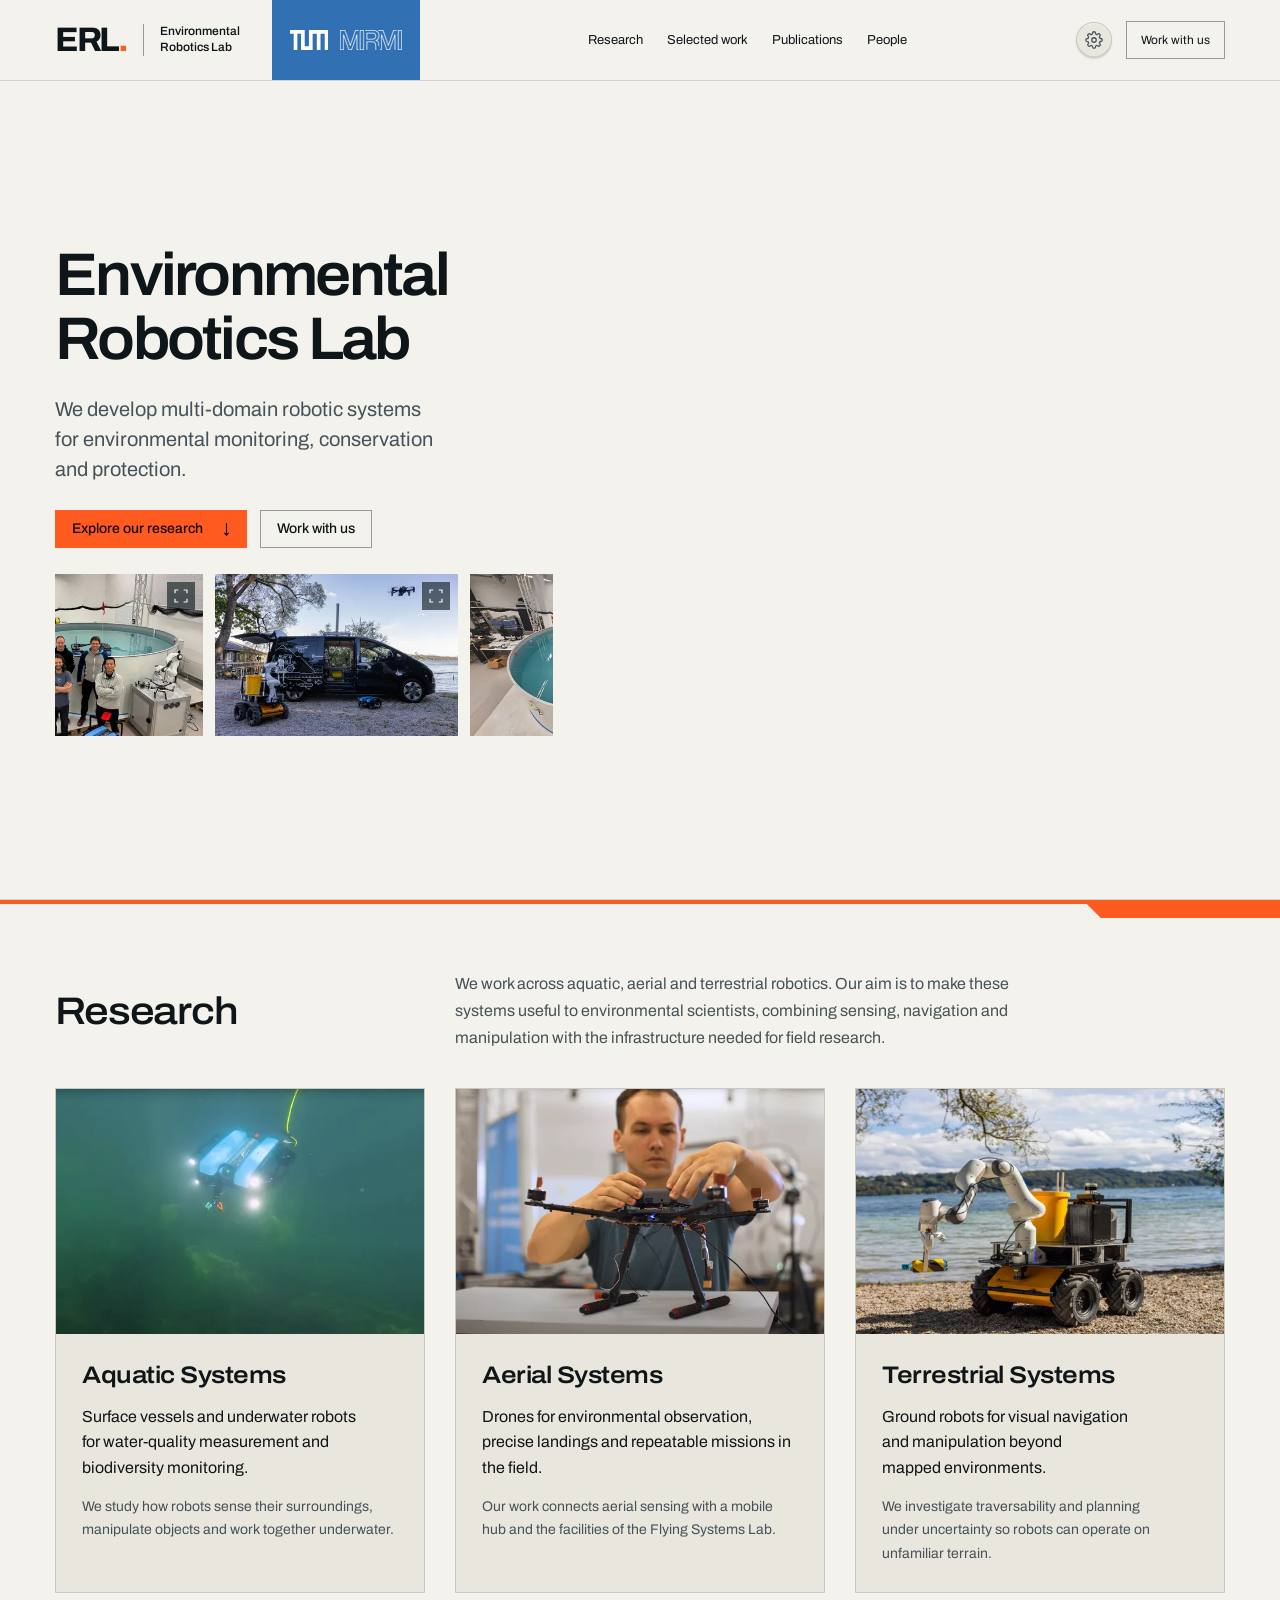
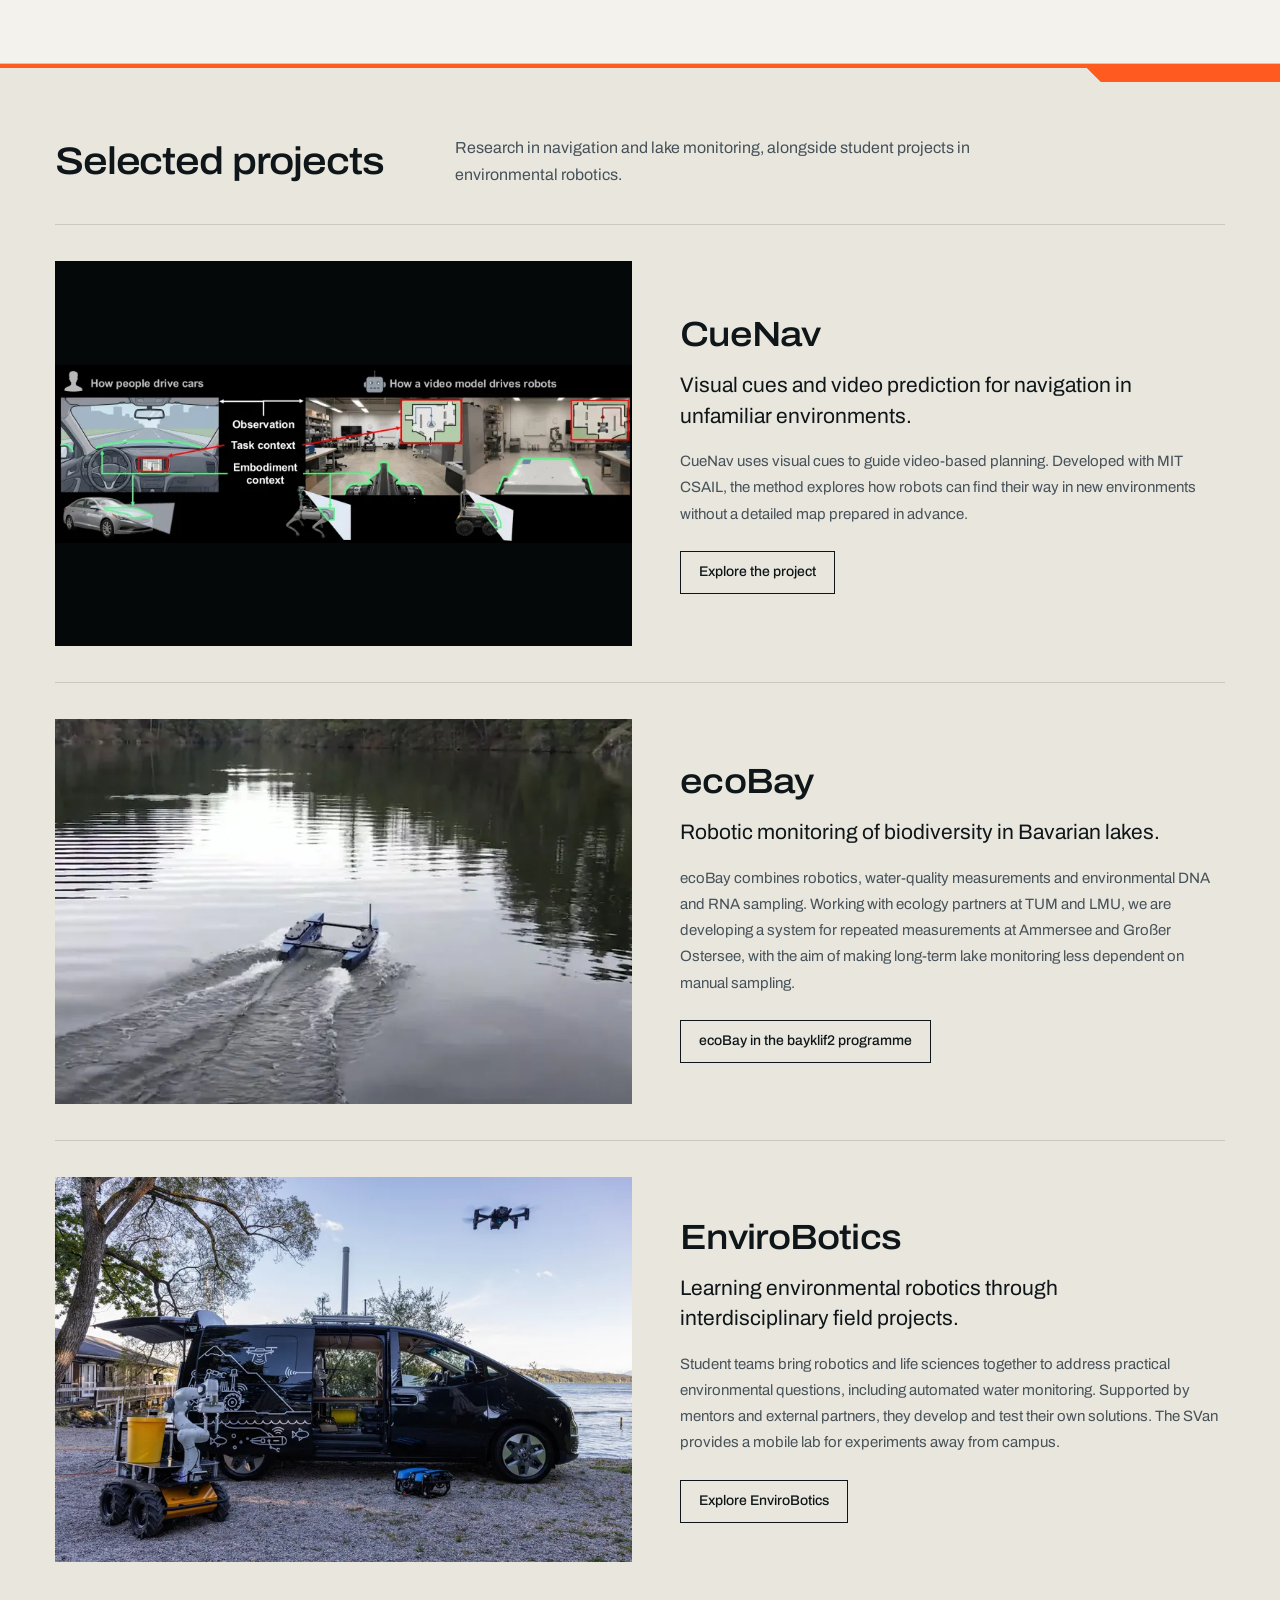
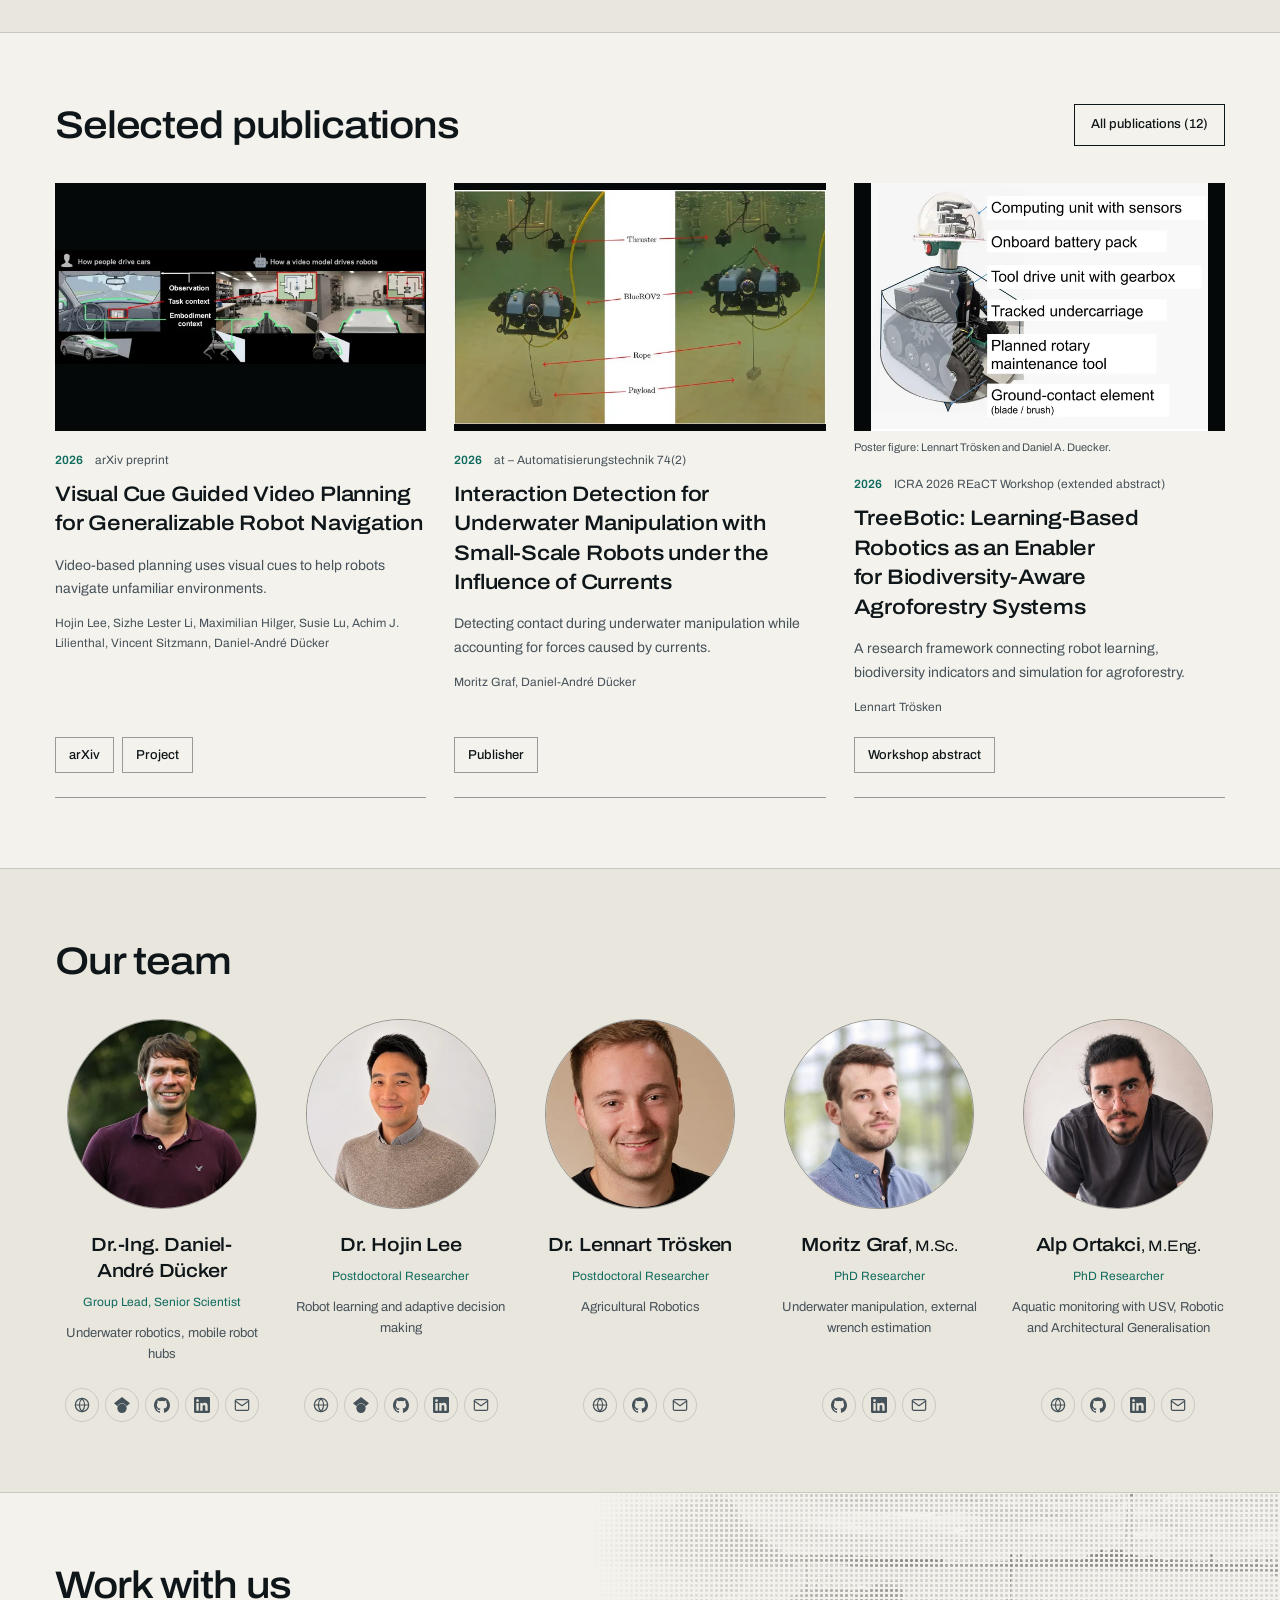
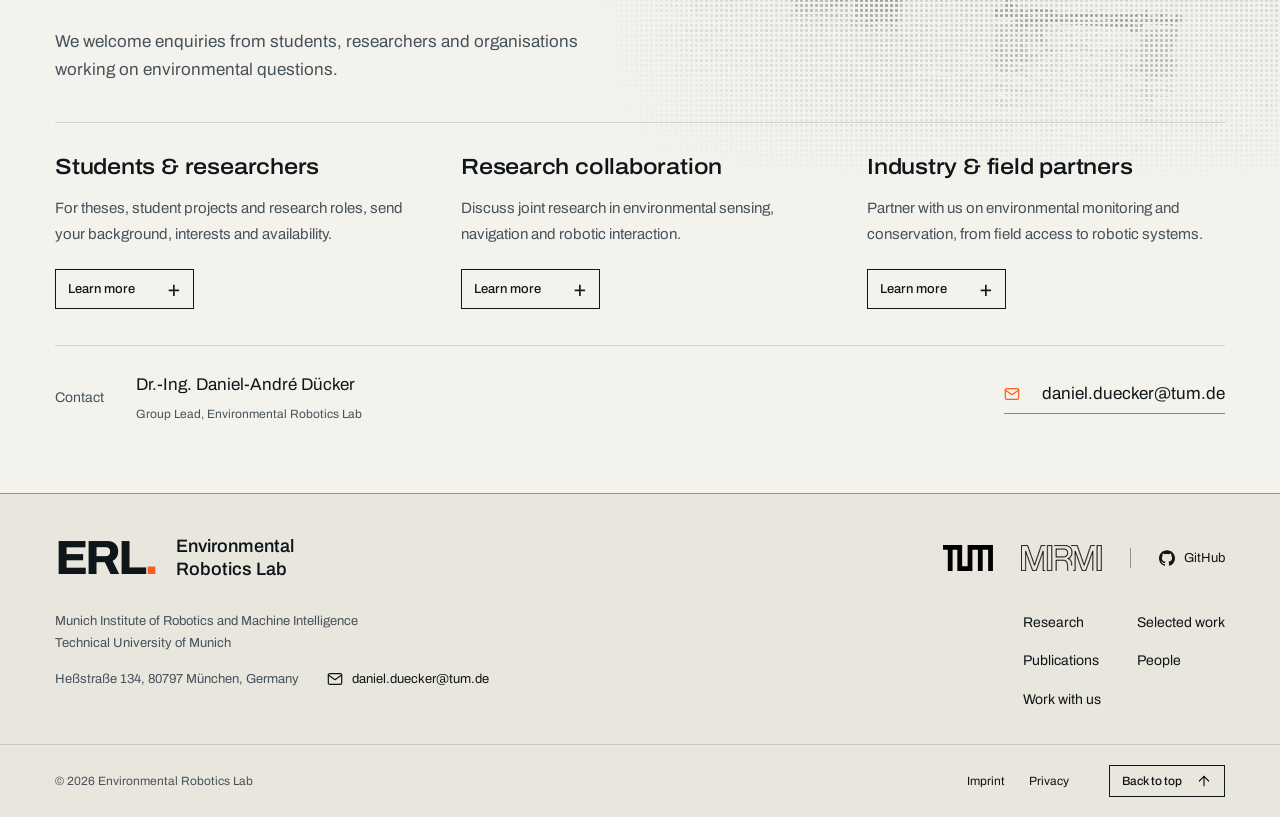
==== commit 2bcc9643: "Restore clipped research card text on mobile" ====
--- a/index.html
+++ b/index.html
@@ -11,7 +11,7 @@
         document.documentElement.dataset.motionChoice = motion;
         document.documentElement.dataset.motion = motion === 'auto' ? (matchMedia('(prefers-reduced-motion: reduce)').matches ? 'reduce' : 'full') : motion;
       })();
-    </script><link rel="stylesheet" href="/_astro/Layout.BMEar890.css"><link rel="stylesheet" href="/_astro/index.D0DNIUPF.css"></head><body class="placeholder-site" id="page-top"><a class="skip" href="#main">Skip to content</a><header class="site-header"><div class="shell header-row"><a class="brand" href="/" aria-label="Environmental Robotics Lab at TUM"><span class="brand-mark">ERL<span aria-hidden="true">.</span></span><span class="brand-name">Environmental<br>Robotics Lab</span></a><div class="institution-marks"><a href="https://www.tum.de/en/" aria-label="Technical University of Munich"><svg xmlns:dc="http://purl.org/dc/elements/1.1/" xmlns:cc="http://creativecommons.org/ns#" xmlns:rdf="http://www.w3.org/1999/02/22-rdf-syntax-ns#" xmlns:svg="http://www.w3.org/2000/svg" xmlns:sodipodi="http://sodipodi.sourceforge.net/DTD/sodipodi-0.dtd" xmlns:inkscape="http://www.inkscape.org/namespaces/inkscape" id="Ebene_1" x="0px" y="0px" width="408.16" height="212.46684" viewBox="-16.014 -31 408.16 212.46684" enable-background="new -16.014 -31 149 114" xml:space="preserve" sodipodi:docname="TUM_Web_Logo_blau.svg" inkscape:version="1.0.1 (3bc2e813f5, 2020-09-07)" class="institution-mark"><metadata id="metadata13"><rdf:RDF><cc:Work rdf:about=""><dc:format>image/svg+xml</dc:format><dc:type rdf:resource="http://purl.org/dc/dcmitype/StillImage" /><dc:title>TUM_Web_Logo_blau</dc:title></cc:Work></rdf:RDF></metadata><defs id="defs11" /><sodipodi:namedview pagecolor="#ffffff" bordercolor="#666666" borderopacity="1" objecttolerance="10" gridtolerance="10" guidetolerance="10" inkscape:pageopacity="0" inkscape:pageshadow="2" inkscape:window-width="1920" inkscape:window-height="986" id="namedview9" showgrid="false" fit-margin-top="0" fit-margin-left="0" fit-margin-right="0" fit-margin-bottom="0" inkscape:zoom="1.754386" inkscape:cx="124.61021" inkscape:cy="115.2546" inkscape:window-x="-11" inkscape:window-y="-11" inkscape:window-maximized="1" inkscape:current-layer="Ebene_1" />
+    </script><link rel="stylesheet" href="/_astro/Layout.pDkKB2x7.css"><link rel="stylesheet" href="/_astro/index.D0DNIUPF.css"></head><body class="placeholder-site" id="page-top"><a class="skip" href="#main">Skip to content</a><header class="site-header"><div class="shell header-row"><a class="brand" href="/" aria-label="Environmental Robotics Lab at TUM"><span class="brand-mark">ERL<span aria-hidden="true">.</span></span><span class="brand-name">Environmental<br>Robotics Lab</span></a><div class="institution-marks"><a href="https://www.tum.de/en/" aria-label="Technical University of Munich"><svg xmlns:dc="http://purl.org/dc/elements/1.1/" xmlns:cc="http://creativecommons.org/ns#" xmlns:rdf="http://www.w3.org/1999/02/22-rdf-syntax-ns#" xmlns:svg="http://www.w3.org/2000/svg" xmlns:sodipodi="http://sodipodi.sourceforge.net/DTD/sodipodi-0.dtd" xmlns:inkscape="http://www.inkscape.org/namespaces/inkscape" id="Ebene_1" x="0px" y="0px" width="408.16" height="212.46684" viewBox="-16.014 -31 408.16 212.46684" enable-background="new -16.014 -31 149 114" xml:space="preserve" sodipodi:docname="TUM_Web_Logo_blau.svg" inkscape:version="1.0.1 (3bc2e813f5, 2020-09-07)" class="institution-mark"><metadata id="metadata13"><rdf:RDF><cc:Work rdf:about=""><dc:format>image/svg+xml</dc:format><dc:type rdf:resource="http://purl.org/dc/dcmitype/StillImage" /><dc:title>TUM_Web_Logo_blau</dc:title></cc:Work></rdf:RDF></metadata><defs id="defs11" /><sodipodi:namedview pagecolor="#ffffff" bordercolor="#666666" borderopacity="1" objecttolerance="10" gridtolerance="10" guidetolerance="10" inkscape:pageopacity="0" inkscape:pageshadow="2" inkscape:window-width="1920" inkscape:window-height="986" id="namedview9" showgrid="false" fit-margin-top="0" fit-margin-left="0" fit-margin-right="0" fit-margin-bottom="0" inkscape:zoom="1.754386" inkscape:cx="124.61021" inkscape:cy="115.2546" inkscape:window-x="-11" inkscape:window-y="-11" inkscape:window-maximized="1" inkscape:current-layer="Ebene_1" />
 <title id="title2">TUM_Web_Logo_blau</title>
 <desc id="desc4">TUM</desc>
 <path fill="#3070b3" d="m 140.54052,-31 v 173.32822 h 44.72985 V -31 H 392.146 V 181.46685 H 353.00738 V 8.138629 H 308.2775 V 181.46685 H 269.13887 V 8.138629 H 224.40902 V 181.46685 H 101.4019 V 8.138629 H 62.26327 V 181.46685 H 23.12462 V 8.138629 H -16.014 V -31 Z" id="path6" style="stroke-width:5.59123" />
--- a/_astro/Layout.pDkKB2x7.css
+++ b/_astro/Layout.pDkKB2x7.css
@@ -0,0 +1 @@
+@font-face{font-family:Archivo Variable;font-style:normal;font-display:swap;font-weight:100 900;font-stretch:62% 125%;src:url(/_astro/archivo-vietnamese-wdth-normal.rJmnGBSt.woff2)format("woff2-variations");unicode-range:U+102-103,U+110-111,U+128-129,U+168-169,U+1A0-1A1,U+1AF-1B0,U+300-301,U+303-304,U+308-309,U+323,U+329,U+1EA0-1EF9,U+20AB}@font-face{font-family:Archivo Variable;font-style:normal;font-display:swap;font-weight:100 900;font-stretch:62% 125%;src:url(/_astro/archivo-latin-ext-wdth-normal.7khWdh9v.woff2)format("woff2-variations");unicode-range:U+100-2BA,U+2BD-2C5,U+2C7-2CC,U+2CE-2D7,U+2DD-2FF,U+304,U+308,U+329,U+1D00-1DBF,U+1E00-1E9F,U+1EF2-1EFF,U+2020,U+20A0-20AB,U+20AD-20C0,U+2113,U+2C60-2C7F,U+A720-A7FF}@font-face{font-family:Archivo Variable;font-style:normal;font-display:swap;font-weight:100 900;font-stretch:62% 125%;src:url(/_astro/archivo-latin-wdth-normal.DY7AcnAa.woff2)format("woff2-variations");unicode-range:U+??,U+131,U+152-153,U+2BB-2BC,U+2C6,U+2DA,U+2DC,U+304,U+308,U+329,U+2000-206F,U+20AC,U+2122,U+2191,U+2193,U+2212,U+2215,U+FEFF,U+FFFD}@font-face{font-family:JetBrains Mono Variable;font-style:normal;font-display:swap;font-weight:100 800;src:url([data-uri])format("woff2-variations");unicode-range:U+460-52F,U+1C80-1C8A,U+20B4,U+2DE0-2DFF,U+A640-A69F,U+FE2E-FE2F}@font-face{font-family:JetBrains Mono Variable;font-style:normal;font-display:swap;font-weight:100 800;src:url(/_astro/jetbrains-mono-cyrillic-wght-normal.D73BlboJ.woff2)format("woff2-variations");unicode-range:U+301,U+400-45F,U+490-491,U+4B0-4B1,U+2116}@font-face{font-family:JetBrains Mono Variable;font-style:normal;font-display:swap;font-weight:100 800;src:url(/_astro/jetbrains-mono-greek-wght-normal.Bw9x6K1M.woff2)format("woff2-variations");unicode-range:U+370-377,U+37A-37F,U+384-38A,U+38C,U+38E-3A1,U+3A3-3FF}@font-face{font-family:JetBrains Mono Variable;font-style:normal;font-display:swap;font-weight:100 800;src:url(/_astro/jetbrains-mono-vietnamese-wght-normal.Bt-aOZkq.woff2)format("woff2-variations");unicode-range:U+102-103,U+110-111,U+128-129,U+168-169,U+1A0-1A1,U+1AF-1B0,U+300-301,U+303-304,U+308-309,U+323,U+329,U+1EA0-1EF9,U+20AB}@font-face{font-family:JetBrains Mono Variable;font-style:normal;font-display:swap;font-weight:100 800;src:url(/_astro/jetbrains-mono-latin-ext-wght-normal.DBQx-q_a.woff2)format("woff2-variations");unicode-range:U+100-2BA,U+2BD-2C5,U+2C7-2CC,U+2CE-2D7,U+2DD-2FF,U+304,U+308,U+329,U+1D00-1DBF,U+1E00-1E9F,U+1EF2-1EFF,U+2020,U+20A0-20AB,U+20AD-20C0,U+2113,U+2C60-2C7F,U+A720-A7FF}@font-face{font-family:JetBrains Mono Variable;font-style:normal;font-display:swap;font-weight:100 800;src:url(/_astro/jetbrains-mono-latin-wght-normal.B9CIFXIH.woff2)format("woff2-variations");unicode-range:U+??,U+131,U+152-153,U+2BB-2BC,U+2C6,U+2DA,U+2DC,U+304,U+308,U+329,U+2000-206F,U+20AC,U+2122,U+2191,U+2193,U+2212,U+2215,U+FEFF,U+FFFD}:root{color-scheme:light;--bg:#f4f2ec;--bg-2:#e9e6dd;--bg-3:#dcd8cc;--card:#fff;--fg:#0f1619;--fg-2:#46525a;--fg-3:#76838a;--rule:#0f161924;--rule-strong:#0f161966;--accent:#ff5a1f;--accent-ink:#160904;--accent-2:#0e6b5e;--draft:#ffd84d;--draft-ink:#1a1400;--hero-bg:#f4f2ec;--hero-fg:#0f1619;--shadow:0 24px 64px #0f161929;--font-sans:"Archivo Variable", system-ui, sans-serif;--font-mono:"JetBrains Mono Variable", ui-monospace, monospace;--max:1440px;--gutter:clamp(16px, 4vw, 48px);--header-h:68px}:root[data-theme=dark]{color-scheme:dark;--bg:#061518;--bg-2:#0b2125;--bg-3:#10303a;--card:#0b2125;--fg:#f2f0ea;--fg-2:#f2f0eabd;--fg-3:#f2f0ea80;--rule:#9fe6d229;--rule-strong:#9fe6d273;--accent:#ff7444;--accent-ink:#160904;--accent-2:#9fe6d2;--hero-bg:#061518;--hero-fg:#9fe6d2;--shadow:0 24px 64px #0000008c}@view-transition{navigation:auto}*,:before,:after{box-sizing:border-box}html{-webkit-text-size-adjust:100%;scroll-behavior:smooth;background:var(--bg)}::view-transition-old(root),::view-transition-new(root){animation-duration:.18s}body{background:var(--bg);min-height:100svh;color:var(--fg);font-family:var(--font-sans);flex-direction:column;margin:0;font-size:16px;line-height:1.55;transition:background-color .2s,color .2s;display:flex}a{color:inherit;text-underline-offset:.2em;text-decoration-thickness:1px}a:hover{color:var(--accent)}h1,h2,h3,h4{letter-spacing:-.01em;margin:0;font-weight:620;font-stretch:112%;line-height:1.1}main{flex:1 0 auto}p{margin:0}img,video{max-width:100%;height:auto;display:block}.wrap{width:100%;max-width:var(--max);padding:0 var(--gutter);margin:0 auto}.mono{font-family:var(--font-mono)}.label{color:var(--fg-3);font-size:13px;font-weight:500;line-height:1.5}.tofill{color:var(--fg-3);font-size:.9em}.draft-badge{background:var(--draft);color:var(--draft-ink);font:500 11px/1.3 var(--font-sans);vertical-align:middle;padding:2px 6px;display:inline-block}.skip{z-index:100;background:var(--accent);color:var(--accent-ink);padding:8px 12px;position:absolute;top:8px;left:-999px}.skip:focus{left:8px}.btn{font:500 14px/1.2 var(--font-sans);cursor:pointer;color:inherit;background:0 0;border:1px solid;align-items:center;gap:.5em;padding:10px 16px;text-decoration:none;transition:background .15s,color .15s;display:inline-flex}.btn:hover{color:inherit}.btn--signal{background:var(--accent);border-color:var(--accent);color:var(--accent-ink)}.btn--signal:hover{filter:brightness(1.06);color:var(--accent-ink)}.btn--ghost:hover{background:var(--bg-2)}.btn--line{padding:7px 12px;font-size:13px}.btn--line:hover{background:var(--fg);color:var(--bg)}.meta{color:var(--fg-3);flex-wrap:wrap;gap:0 .45em;font-size:14px;display:flex}.meta>*+:before{content:"·";margin-right:.45em}.tag{color:var(--fg-3);white-space:nowrap;font-size:14px}.tag--signal{color:var(--fg);font-weight:500}.section{border-top:1px solid var(--rule);padding:clamp(36px,5vw,64px) 0}.section--tight{padding:clamp(24px,3vw,40px) 0}.sec-head{justify-content:space-between;align-items:flex-end;gap:16px;margin-bottom:20px;display:flex}.sec-head h2{font-size:clamp(22px,1.8vw,28px);font-weight:650;font-stretch:108%;line-height:1.1}.sec-head h2:after{content:"";background:var(--accent);width:28px;height:2px;margin-top:10px;display:block}.sec-head__more{border:1px solid var(--rule);white-space:nowrap;color:var(--fg);align-items:center;gap:6px;padding:6px 12px;font-size:13px;font-weight:500;text-decoration:none;transition:border-color .15s;display:inline-flex}.sec-head__more:hover{border-color:var(--fg);color:var(--fg)}.page-head{background:var(--bg-2);border-bottom:1px solid var(--rule);min-height:168px;padding:clamp(40px,4.6vw,60px) 0 clamp(30px,3.4vw,40px);position:relative;overflow:hidden}.page-head>:not(.page-head__fx){z-index:1;position:relative}.page-head__fx{pointer-events:none;width:100%;height:100%;position:absolute;inset:0}.page-head+.section{border-top:0}.sr-only{clip-path:inset(50%);white-space:nowrap;width:1px;height:1px;position:absolute;overflow:hidden}.page-head h1{font-size:clamp(32px,3.6vw,44px)}.lede{max-width:60ch;color:var(--fg-2);margin-top:12px;font-size:17px}.prose{max-width:68ch}.prose>*+*{margin-top:1em}.prose ol,.prose ul{padding-left:1.2em}.prose li+li{margin-top:.6em}.prose img{border:1px solid var(--rule)}.chips{flex-wrap:wrap;gap:8px;display:flex}.chip{border:1px solid var(--rule);color:var(--fg-2);font:500 13px/1.2 var(--font-sans);cursor:pointer;background:0 0;padding:6px 12px}.chip:hover{color:var(--fg);border-color:var(--rule-strong)}.chip[aria-pressed=true],.chip[aria-selected=true]{border-color:var(--fg);background:var(--fg);color:var(--bg)}.note{border-left:2px solid var(--rule-strong);background:var(--bg-2);padding:14px 16px;font-size:15px}.search{border:1px solid var(--rule);background:var(--card);width:100%;max-width:480px;color:var(--fg);font:400 15px/1.4 var(--font-sans);padding:9px 12px}.search:focus{outline:2px solid var(--accent);outline-offset:2px}.media-stand-in{background:var(--bg-2);border:1px solid var(--rule);width:100%}[hidden]{display:none!important}:focus-visible{outline:2px solid var(--accent);outline-offset:3px}:root[data-motion=reduce]{scroll-behavior:auto}:root[data-motion=reduce] *{transition:none!important}.placeholder-site{--header-row-height:80px;--max:1360px;--gutter:clamp(20px, 4.3vw, 68px)}.shell{width:min(100%, var(--max));padding-inline:var(--gutter);margin-inline:auto}.placeholder-site main{flex:1;overflow-x:clip}.placeholder-site h1,.placeholder-site h2,.placeholder-site h3,.placeholder-site p{margin:0}.placeholder-site h1,.placeholder-site h2,.placeholder-site h3{text-wrap:balance}.placeholder-site a,.placeholder-site button,.placeholder-site summary,.placeholder-site input,.placeholder-site select{-webkit-tap-highlight-color:transparent}.placeholder-site :focus-visible{outline:2px solid var(--accent-2);outline-offset:5px}.placeholder-site [id]{scroll-margin-top:100px}.placeholder-site .eyebrow{font:500 11px/1.5 var(--font-mono);text-transform:uppercase;letter-spacing:.08em;color:var(--fg-2)}.text-link{align-items:center;gap:22px;font-size:14px;font-weight:550;text-decoration:none;display:inline-flex}.text-link>span{transition:transform .2s}.text-link:hover>span{transform:translate(2px,-2px)}.site-header{z-index:20;border-bottom:1px solid var(--rule);background:var(--bg);position:sticky;top:0}.header-row{height:var(--header-row-height);align-items:center;gap:32px;display:flex}.brand{flex-shrink:0;align-items:center;gap:16px;text-decoration:none;display:flex}.brand-mark{letter-spacing:-.07em;font-size:34px;font-weight:750;line-height:1}.brand-mark>span{color:var(--accent)}.brand-name{border-left:1px solid var(--rule-strong);padding-left:16px;font-size:12px;font-weight:550;line-height:1.3}.institution-marks{background:#3070b3;flex-shrink:0;align-self:stretch;align-items:center;gap:12px;padding-inline:18px;display:flex}.institution-marks a{align-items:center;display:flex}.institution-mark{filter:brightness(0)invert();width:auto;height:20px;display:block}.desktop-nav{gap:24px;margin-left:auto;display:flex}.desktop-nav a{white-space:nowrap;font-size:13px;text-decoration:none}.desktop-nav a[aria-current=page]{text-underline-offset:8px;text-decoration:underline}.header-tools{align-items:center;gap:14px;margin-left:auto;display:flex}.header-contact{border:1px solid var(--rule-strong);white-space:nowrap;gap:22px;padding:9px 14px;font-size:12px;text-decoration:none;display:flex}.header-contact:hover{color:var(--bg);background:var(--fg)}.mobile-menu{display:none}.intro{isolation:isolate;height:calc(100svh - var(--header-row-height) - 1px);border-bottom:1px solid var(--rule);position:relative;overflow:clip}.intro-grid{isolation:isolate;grid-template-columns:minmax(0,1fr) minmax(0,1fr);height:100%;min-height:0;display:grid;position:relative}.intro-copy{z-index:1;background:var(--bg);flex-direction:column;justify-content:center;align-items:flex-start;height:100%;min-height:0;padding:clamp(12px,3svh,44px) 38px clamp(12px,3svh,36px) 0;display:flex;position:relative}.placeholder-site .intro h1{letter-spacing:-.045em;margin-top:0;font-size:clamp(34px,min(4.7vw,7.6svh),67px);font-weight:620;font-stretch:105%;line-height:1.06}.intro-mission{max-width:40ch;color:var(--fg-2);text-wrap:pretty;font-size:clamp(16px,2.4svh,20px);line-height:1.5;margin-top:clamp(12px,2.5svh,26px)!important}.intro-actions{flex-wrap:wrap;align-items:center;gap:13px;margin-top:clamp(12px,2.8svh,30px);display:flex}.intro-actions .btn{gap:20px}.intro-contact{border:1px solid var(--rule-strong);background:0 0}.intro-scene{z-index:0;isolation:isolate;min-width:0;position:absolute;inset:0}.intro-scene .hero__scene{position:absolute;inset:0}.intro-photos{flex-shrink:0;width:min(100%,3*clamp(64px,18svh,180px) + 12px);max-width:570px;margin-top:clamp(12px,2.8svh,28px)}.content-section{padding-block:70px}.section-heading{grid-template-columns:1fr 1.25fr;align-items:start;gap:50px;margin-bottom:36px;display:grid}.section-heading h2,.contact-intro h2{letter-spacing:-.03em;font-size:clamp(30px,3vw,40px);font-weight:550;line-height:1.15}.section-intro{max-width:64ch;color:var(--fg-2);text-wrap:pretty;font-size:16px;line-height:1.7}.section-heading--accent{--section-edge:calc((min(100vw,var(--max)) - 100vw) / 2 - var(--gutter));--section-tab:clamp(70px,14vw,180px);grid-template-columns:repeat(3,minmax(0,1fr));align-items:center;gap:30px;margin-bottom:36px;padding:0;display:grid;position:relative}.section-heading--accent:before{content:"";top:-70px;left:var(--section-edge);right:var(--section-edge);background:var(--accent);height:18px;clip-path:polygon(0 0,100% 0,100% 100%,calc(100% - var(--section-tab)) 100%,calc(100% - var(--section-tab) - 14px) 4px,0 4px);pointer-events:none;position:absolute}.section-heading--accent .section-intro{text-align:left;text-wrap:pretty;word-spacing:normal;letter-spacing:normal;grid-column:2/-1;max-width:68ch}.section-heading--inline{flex-wrap:wrap;justify-content:space-between;align-items:center;gap:24px;display:flex}.research-grid{grid-template-columns:repeat(3,minmax(0,1fr));column-gap:30px;display:grid}.research-item{grid-template-rows:subgrid;background:var(--bg-2);border:1px solid var(--rule);grid-row:span 4;min-width:0;display:grid;overflow:hidden}.research-body{grid-template-rows:subgrid;grid-row:span 3;row-gap:14px;padding:26px;display:grid}.research-item picture{width:100%}.research-item img{aspect-ratio:3/2;object-fit:cover;width:100%;display:block}.research-item h3{letter-spacing:-.02em;font-size:24px;font-weight:600;line-height:1.25}.research-item p{text-align:left;text-wrap:pretty;margin:0}.research-lead{color:var(--fg);font-size:16px;line-height:1.6}.research-detail{color:var(--fg-2);font-size:14px;line-height:1.7}.work-section,.people-section{background:var(--bg-2);border-block:1px solid var(--rule);padding-block:70px}.work-list{gap:36px;display:grid}.work-item{border-top:1px solid var(--rule);grid-template-columns:1.06fr 1fr;align-items:center;gap:48px;padding-top:36px;display:grid}.work-picture{aspect-ratio:3/2;background:var(--bg-3);display:block;position:relative;overflow:hidden}.work-picture picture{display:contents}.work-picture img{object-fit:cover;width:100%;height:100%;transition:transform .4s}.work-picture--diagram{background:#050809}.work-picture--diagram img{object-fit:contain}.work-picture:hover img{transform:scale(1.025)}.work-copy h3{letter-spacing:-.025em;margin-bottom:16px;font-size:35px;font-weight:550;line-height:1.15}.work-copy .work-tagline{color:var(--fg);text-wrap:pretty;max-width:43ch;font-size:21px;line-height:1.45}.work-copy>p:not(.work-tagline){color:var(--fg-2);margin-top:17px;font-size:15px;line-height:1.75}.work-copy>.project-action{margin-top:24px;padding:12px 18px;font-size:14px}.section-heading--inline>.btn{min-height:42px;padding-inline:16px}.selected-papers{grid-template-columns:repeat(3,minmax(0,1fr));gap:28px;display:grid}.publication{border-top:1px solid var(--rule);grid-template-columns:240px minmax(0,1fr);gap:30px;padding:28px 0;display:grid}.publication[hidden]{display:none}.publication-year{color:var(--fg-2);font-size:24px;font-weight:500}.publication-media{align-self:start;min-width:0;margin:0}.publication-media figcaption{color:var(--fg-2);margin-top:8px;font-size:11px;line-height:1.5}.publication-image{aspect-ratio:3/2;background:var(--bg-3);align-self:start;width:100%;display:block;overflow:hidden}.publication-image picture{display:contents}.publication-image img{object-fit:cover;width:100%;height:100%}.publication-image--diagram{background:#050809}.publication-image--diagram img{object-fit:contain}.publication h3{text-wrap:pretty;max-width:75ch;margin-top:10px;font-size:21px;font-weight:550;line-height:1.4}.publication h3 a{text-decoration:none}.publication h3 a:hover{text-underline-offset:4px;text-decoration:underline}.publication-authors{color:var(--fg-2);font-size:13px;line-height:1.65;margin-top:13px!important}.publication-venue{color:var(--fg-2);font-size:12px;line-height:1.6}.publication-date{color:var(--accent-2);margin-right:12px;font-weight:600}.publication-summary{color:var(--fg-2);font-size:14px;line-height:1.7;margin-top:15px!important}.publication-links{flex-wrap:wrap;gap:8px;margin-top:18px;display:flex}.publication-links .btn{border-color:var(--rule-strong);min-height:36px;padding:9px 13px}.publication--compact{border-top:0;border-bottom:1px solid var(--rule-strong);flex-direction:column;gap:20px;padding:0 0 24px;display:flex}.publication--compact .publication-main{flex-direction:column;flex:1;align-items:flex-start;display:flex}.publication--compact h3{font-size:21px}.publication--compact .publication-links{margin-top:auto;padding-top:20px}.publication--compact .publication-authors{font-size:12px}.award{color:var(--accent-2);margin-left:15px;display:inline-block}.people-grid{grid-template-columns:repeat(5,minmax(0,1fr));gap:26px;display:grid}.contact-section{isolation:isolate;background:var(--bg);padding-block:70px;position:relative;overflow:hidden}.contact-backdrop{z-index:-1;width:min(54%,780px);height:290px;position:absolute;top:0;right:0;mask-image:linear-gradient(90deg,#0000,#000 45%),linear-gradient(#000 20%,#0000);mask-composite:intersect}.contact-backdrop picture{display:contents}.contact-backdrop img{object-fit:cover;object-position:50% 60%;filter:grayscale()contrast(1.2);opacity:.45;width:100%;height:100%;mask-image:radial-gradient(circle,#000 1.3px,#0000 1.75px);mask-size:5px 5px}.contact-layout{display:block}.contact-intro{max-width:58%}.contact-intro>p{color:var(--fg-2);max-width:54ch;margin-top:20px;font-size:17px;line-height:1.65}.contact-grid{border-top:1px solid var(--rule);grid-template-columns:repeat(3,minmax(0,1fr));gap:48px;margin-top:38px;padding-top:30px;display:grid}.contact-item{flex-direction:column;align-items:flex-start;min-width:0;display:flex}.contact-item h3{width:100%;font-size:22px;font-weight:550;line-height:1.35}.contact-item p{color:var(--fg-2);max-width:39ch;margin-top:14px;font-size:15px;line-height:1.7}.contact-actions{flex-wrap:wrap;align-items:center;gap:14px 18px;margin-top:auto;padding-top:22px;display:flex}.contact-actions .btn{min-height:40px}.enquiry-trigger{gap:32px}.enquiry-trigger>span{font-size:22px;font-weight:400;line-height:1;transition:transform .2s}.enquiry-trigger[aria-expanded=true]{border-color:var(--accent)}.enquiry-trigger[aria-expanded=true]>span{transform:rotate(45deg)}.placeholder-site .enquiry-panel{background:var(--bg-2);border:1px solid var(--rule);border-top:3px solid var(--accent);scroll-margin-top:calc(var(--header-row-height) + 20px);margin-top:32px;overflow:hidden}.enquiry-panel[hidden]{display:none}.enquiry-panel__inner{padding:30px 32px}.enquiry-panel__heading{justify-content:space-between;align-items:flex-start;gap:24px;display:flex}.enquiry-panel__heading h3{letter-spacing:-.02em;font-size:28px;font-weight:550;line-height:1.25}.enquiry-panel__heading h3:focus{outline:none}.enquiry-close{min-height:38px;color:var(--fg-2);border:1px solid var(--rule-strong);font:inherit;cursor:pointer;background:0 0;flex-shrink:0;align-items:center;gap:14px;padding:6px 12px;font-size:13px;display:inline-flex}.enquiry-close:hover{color:var(--fg);border-color:var(--fg-2)}.enquiry-close>span[aria-hidden]{font-size:22px;line-height:1}.enquiry-panel__intro{max-width:85ch;color:var(--fg-2);font-size:16px;line-height:1.65;margin-top:18px!important}.enquiry-panel__columns{border-top:1px solid var(--rule);grid-template-columns:1fr 1fr;gap:48px;margin-top:28px;padding-top:24px;display:grid}.enquiry-panel__columns h4{margin-bottom:12px;font-size:16px;font-weight:600;line-height:1.4}.enquiry-panel__columns p,.enquiry-panel__columns li{color:var(--fg-2);font-size:15px;line-height:1.7}.enquiry-panel__columns ul{margin:0;padding-left:20px}.enquiry-panel__columns li+li{margin-top:6px}.enquiry-panel__columns li::marker{color:var(--accent)}.enquiry-panel__note{color:var(--fg-2);font-size:13px;line-height:1.6;margin-top:24px!important}.enquiry-panel__actions{flex-wrap:wrap;align-items:center;gap:20px;margin-top:22px;display:flex}.enquiry-panel__actions .text-link{gap:10px;font-size:13px}.contact-person{border-top:1px solid var(--rule);grid-template-columns:auto minmax(0,1fr) auto;align-items:center;gap:12px 32px;margin-top:36px;padding-top:26px;display:grid}.contact-person>p{color:var(--fg-2);font-size:14px}.contact-identity{gap:6px;display:grid}.contact-identity>a{width:fit-content;font-size:17px;text-decoration:none}.contact-identity>a:hover{text-underline-offset:4px;text-decoration:underline}.contact-identity>span{color:var(--fg-2);font-size:12px;line-height:1.5}.contact-person .contact-address{border-bottom:1px solid var(--accent);overflow-wrap:anywhere;align-items:center;gap:22px;width:fit-content;padding-bottom:6px;font-size:17px;text-decoration:none;display:inline-flex}.contact-address>svg{color:var(--accent)}.contact-address:hover{border-bottom-width:2px;padding-bottom:5px}.site-footer{border-top:1px solid var(--rule-strong);background:var(--bg-2)}.footer-main{padding-block:40px 32px}.footer-heading{justify-content:space-between;align-items:center;gap:32px;display:flex}.footer-brand{align-items:center;gap:20px;font-size:18px;font-weight:550;line-height:1.25;text-decoration:none;display:inline-flex}.footer-monogram{letter-spacing:-.065em;font-size:48px;font-weight:750;line-height:1}.footer-monogram>span{color:var(--accent)}.footer-institutions{align-items:center;gap:28px;display:flex}.footer-institution-mark{filter:brightness(0);width:auto;height:26px;display:block}:root[data-theme=dark] .footer-institution-mark{filter:brightness(0)invert()}.footer-information{grid-template-columns:minmax(0,1fr) auto;gap:32px;margin-top:28px;display:grid}.footer-affiliation{color:var(--fg-2);font-size:13px;line-height:1.7}.footer-contact{flex-wrap:wrap;align-items:center;gap:12px 28px;margin-top:14px;display:flex}.footer-contact address{color:var(--fg-2);font-size:13px;font-style:normal;line-height:1.7}.footer-email,.footer-github{align-items:center;gap:9px;font-size:13px;text-decoration:none;display:inline-flex}.footer-email:hover,.footer-github:hover{text-underline-offset:4px;text-decoration:underline}.footer-github{border-left:1px solid var(--rule-strong);padding-left:28px}.footer-nav{align-self:start}.footer-nav ul{grid-template-columns:auto auto;gap:14px 36px;margin:0;padding:0;list-style:none;display:grid}.footer-nav a{font-size:14px;text-decoration:none}.footer-nav a:hover{text-underline-offset:4px;text-decoration:underline}.footer-bottom{border-top:1px solid var(--rule);justify-content:space-between;align-items:center;gap:24px;padding-block:20px;font-size:12px;display:flex}.footer-bottom>p{color:var(--fg-2)}.footer-bottom nav{flex-wrap:wrap;gap:24px;margin-left:auto;display:flex}.footer-bottom nav a{text-decoration:none}.footer-bottom nav a:hover{text-underline-offset:4px;text-decoration:underline}.footer-top{gap:14px;margin-left:16px;font-size:12px}.footer-top>svg{transform:rotate(-90deg)}.page-intro{border-bottom:1px solid var(--rule);padding-block:55px 40px}.page-intro h1{letter-spacing:-.035em;margin-top:20px;font-size:clamp(38px,5vw,64px);font-weight:550;line-height:1.1}.page-intro .section-intro{max-width:70ch}.publications-body{padding-block:30px 70px}.publication-filters{grid-template-columns:2fr 1fr .65fr;gap:16px;margin-bottom:23px;display:grid}.publication-filters[hidden]{display:none}.publication-filters label{color:var(--fg-2);flex-direction:column;gap:8px;font-size:12px;display:flex}.publication-filters input,.publication-filters select{border:1px solid var(--rule-strong);width:100%;min-width:0;font:400 14px/1.2 var(--font-sans);color:var(--fg);background:var(--bg);border-radius:0;padding:12px}.publication-controls{font:400 11px/1.5 var(--font-mono);color:var(--fg-2);justify-content:space-between;align-items:center;gap:16px;margin-bottom:22px;display:flex}.filter-reset,.citation-copy{font:inherit;color:var(--fg);text-underline-offset:4px;cursor:pointer;background:0 0;border:0;padding:5px 0;text-decoration:underline}.paper-details{color:var(--fg-2);margin-top:15px;font-size:13px}.paper-details summary{cursor:pointer;color:var(--fg)}.paper-details p{max-width:80ch;margin-top:10px;line-height:1.7}.paper-details pre{background:var(--bg-2);white-space:pre-wrap;overflow-wrap:anywhere;max-width:100%;padding:15px;font-size:11px;overflow-x:auto}.citation-copy{margin-top:8px;display:inline-block}.citation-status{margin-left:14px}.empty-results{color:var(--fg-2);padding-block:45px}.legal-body{max-width:900px;padding-block:42px 80px}.legal-body>p{color:var(--fg-2);margin-bottom:24px}.legal-body section{border-top:1px solid var(--rule);padding-block:23px}.legal-body h2{margin-bottom:12px;font-size:22px}.legal-body section p{white-space:pre-line;font-size:15px}.legal-review{border-left:3px solid var(--accent);padding-left:20px}@media (width<=1100px){.desktop-nav{display:none}.mobile-menu{display:block}.mobile-menu summary{cursor:pointer;align-items:center;gap:14px;padding:10px 0 10px 10px;font-size:12px;list-style:none;display:flex}.mobile-menu summary::-webkit-details-marker{display:none}.mobile-menu summary span{font-size:18px}.mobile-menu[open] .mobile-menu__icon{color:var(--accent)}.mobile-menu nav{padding:18px var(--gutter) 26px;background:var(--bg);border-bottom:1px solid var(--rule-strong);box-shadow:var(--shadow);flex-direction:column;gap:0;display:flex;position:absolute;top:100%;left:0;right:0}.mobile-menu nav a{border-bottom:1px solid var(--rule);padding:12px 0;text-decoration:none}}@media (width<=1150px){.header-row{gap:20px}.desktop-nav{gap:18px}.header-tools{gap:10px}.header-contact{display:none}.intro-copy{padding-right:24px}.intro-actions .btn{gap:12px;padding:12px;font-size:13px}.work-item{gap:30px}.people-grid{gap:22px}}@media (width<=900px){.placeholder-site{--header-row-height:72px}.placeholder-site .intro h1{font-size:clamp(34px,min(4.7vw,7.6svh),42px)}.section-heading{grid-template-columns:1fr 1.6fr;gap:28px}.section-heading--accent{grid-template-columns:repeat(3,minmax(0,1fr));gap:20px}.research-grid{grid-template-columns:1fr;gap:24px}.research-item{grid-row:auto;grid-template-rows:auto;grid-template-columns:.9fr 1.3fr}.research-body{grid-row:auto;padding:24px;display:block}.research-item picture{height:100%;display:block}.research-item img{aspect-ratio:auto;height:100%;min-height:240px}.research-item h3{font-size:23px}.research-item p{margin-top:14px}.research-lead{font-size:16px}.research-detail{font-size:14px}.work-copy h3{font-size:30px}.work-copy .work-tagline{font-size:19px}.work-copy>p:not(.work-tagline){font-size:14px}.selected-papers{gap:20px}.publication--compact h3{font-size:18px}.people-grid{grid-template-columns:repeat(3,minmax(0,1fr));gap:35px 25px}.contact-grid{grid-template-columns:1fr;gap:24px}.contact-item{grid-template-columns:1fr 1.35fr;align-items:start;column-gap:32px;width:100%;display:grid}.contact-item p{max-width:none;margin-top:0}.contact-item .contact-actions{grid-column:2;margin-top:14px;padding-top:0}.contact-item h3{font-size:20px}.contact-person{column-gap:20px}.contact-identity>a{font-size:16px}.contact-person .contact-address{gap:12px;font-size:15px}}@media (width<=680px){.placeholder-site{--header-row-height:72px;--gutter:20px}.header-row{height:var(--header-row-height);grid-template-columns:minmax(0,1fr) 58px auto;gap:8px;display:grid}.brand{gap:8px;min-width:0}.brand-mark{font-size:27px}.brand-name{padding-left:8px;font-size:10px}.institution-marks{flex-direction:column;justify-content:center;gap:7px;margin:0;padding:8px 6px}.institution-mark{max-width:46px;height:16px}.header-tools{gap:0;margin:0}.header-tools .opt>summary{width:42px;height:44px;box-shadow:none;background:0 0;border:0}.mobile-menu summary{place-items:center;width:42px;height:44px;padding:0;display:grid}.mobile-menu__label{clip-path:inset(50%);white-space:nowrap;width:1px;height:1px;position:absolute;overflow:hidden}.header-tools .opt__panel{width:min(260px,100vw - 40px);right:0}.intro-grid{min-height:0;display:block}.intro-copy{background:0 0;padding:clamp(12px,3svh,35px) 0}.intro-copy h1,.intro-mission{text-shadow:0 1px 8px var(--bg),0 0 18px var(--bg)}.intro-contact{background:var(--bg)}.placeholder-site .intro h1{margin-top:0;font-size:clamp(34px,min(9.4vw,7.6svh),58px)}.intro-mission{max-width:46ch;font-size:clamp(16px,2.4svh,18px);margin-top:clamp(12px,2.5svh,20px)!important}.intro-actions{gap:12px;margin-top:clamp(12px,2.8svh,24px)}.intro-actions .btn{padding:12px 15px;font-size:13px}.intro-scene{clip-path:none;opacity:.38;pointer-events:none;display:block;mask-image:linear-gradient(#0000,#000 10% 70%,#0000)}.intro-photos{margin-top:clamp(12px,2.8svh,24px)}.content-section,.work-section,.people-section,.contact-section{padding-block:45px}.section-heading{grid-template-columns:1fr;gap:16px;margin-bottom:27px}.section-heading h2,.contact-intro h2{font-size:31px}.section-intro{font-size:15px}.section-heading--accent{grid-template-columns:1fr;gap:16px}.section-heading--accent .section-intro{text-align:left;grid-column:1}.section-heading--accent:before{top:-45px}.research-grid{grid-template-columns:1fr;gap:28px}.research-item{grid-row:auto;display:block}.research-item picture{height:auto}.research-body{grid-row:auto;grid-template-rows:auto;gap:12px;padding:24px;display:grid}.research-item img{aspect-ratio:3/2;height:auto;min-height:0}.research-item h3{font-size:24px}.research-item p{margin:0}.research-lead{font-size:16px}.work-item{grid-template-columns:1fr;gap:22px;padding-top:25px}.work-list{gap:30px}.work-copy h3{margin-bottom:12px;font-size:31px}.selected-papers{grid-template-columns:1fr;gap:32px}.publication--compact h3{font-size:21px}.publication:not(.publication--compact){grid-template-columns:1fr;gap:14px;padding-block:24px}.publication:not(.publication--compact) .publication-media{width:min(100%,360px)}.publication h3{font-size:19px}.publication-authors{font-size:12px}.people-grid{grid-template-columns:repeat(2,minmax(0,1fr));gap:32px 20px}.contact-intro{max-width:none}.contact-intro>p{max-width:45ch;margin-top:18px;font-size:16px}.contact-backdrop{opacity:.55;width:100%;height:200px}.contact-grid{grid-template-columns:1fr;gap:28px;margin-top:28px;padding-top:26px}.contact-item{display:flex}.contact-item h3{font-size:22px}.contact-item p{margin-top:10px;font-size:14px}.contact-item .contact-actions{margin-top:18px;padding-top:0}.contact-person{grid-template-columns:1fr;gap:14px;margin-top:28px;padding-top:24px}.contact-identity>a{font-size:17px}.contact-person .contact-address{font-size:16px}.enquiry-panel{margin-top:28px}.enquiry-panel__inner{padding:22px}.enquiry-panel__heading{gap:14px}.enquiry-panel__heading h3{font-size:24px}.enquiry-close{justify-content:center;width:36px;min-height:36px;padding:6px}.enquiry-close__label{display:none}.enquiry-panel__intro{font-size:15px}.enquiry-panel__columns{grid-template-columns:1fr;gap:24px;margin-top:24px}.enquiry-panel__columns p,.enquiry-panel__columns li{font-size:14px}.footer-main{padding-block:32px 28px}.footer-heading{flex-wrap:wrap;gap:26px}.footer-brand{gap:16px;font-size:17px}.footer-monogram{font-size:44px}.footer-institutions{gap:22px}.footer-institution-mark{height:23px}.footer-github{padding-left:22px}.footer-information{grid-template-columns:1fr;gap:24px;margin-top:24px}.footer-contact{gap:12px}.footer-nav{border-top:1px solid var(--rule);padding-top:24px}.footer-nav ul{grid-template-columns:1fr 1fr;gap:16px 20px}.footer-bottom{grid-template-columns:1fr auto;gap:20px 12px;display:grid}.footer-bottom>p{grid-column:1/-1}.footer-bottom nav{gap:18px;margin:0}.footer-top{margin:0}.page-intro{padding-block:36px 29px}.publication-filters{grid-template-columns:1fr 1fr;gap:13px}.publication-filters label:first-child{grid-column:1/-1}.publication-filters input,.publication-filters select{font-size:16px}}@media (width<=380px){.placeholder-site{--gutter:16px}.header-row{grid-template-columns:minmax(0,1fr) 54px auto;gap:6px}.brand-mark{font-size:24px}.brand{gap:7px}.brand-name{padding-left:7px;font-size:9px}.header-tools .opt>summary,.mobile-menu summary{width:40px}}@media (prefers-reduced-motion:reduce){html{scroll-behavior:auto}.work-picture img,.text-link>span{transition:none}}@media (height<=650px){.intro-copy{padding-block:12px}.intro-actions .btn{padding:10px 12px;font-size:12px}.intro-actions{gap:10px}}@media (width<=680px) and (height<=650px){.intro-actions{grid-template-columns:1fr 1fr;gap:8px;width:100%;display:grid}.intro-actions .btn{justify-content:space-between;gap:6px;padding:10px 8px}.intro-mission{font-size:16px}}@media (width>=681px) and (height<=450px){.placeholder-site .intro h1{font-size:30px}.intro-mission{font-size:15px;line-height:1.45}}.opt[data-astro-cid-2rwairet]{position:relative}summary[data-astro-cid-2rwairet]{border:1px solid var(--rule);background:var(--bg-2);width:36px;height:36px;font:500 12px/1 var(--font-sans);letter-spacing:.08em;color:var(--fg-2);cursor:pointer;border-radius:50%;place-items:center;list-style:none;display:inline-grid;box-shadow:inset 0 1px #ffffff59,inset 0 -1px #00000014,0 1px 2px #0000001a}summary[data-astro-cid-2rwairet]::-webkit-details-marker{display:none}summary[data-astro-cid-2rwairet]:hover,.opt[data-astro-cid-2rwairet][open] summary[data-astro-cid-2rwairet]{background:var(--bg-3);color:var(--fg)}.opt__icon[data-astro-cid-2rwairet]{transition:transform .3s;display:block}.opt[data-astro-cid-2rwairet][open] .opt__icon[data-astro-cid-2rwairet]{transform:rotate(60deg)}.opt__panel[data-astro-cid-2rwairet]{z-index:40;background:var(--card);border:1px solid var(--rule);width:240px;box-shadow:var(--shadow);padding:14px;position:absolute;top:calc(100% + 8px);right:0}.opt__panel[data-astro-cid-2rwairet] .label[data-astro-cid-2rwairet],.opt__rows[data-astro-cid-2rwairet] .label[data-astro-cid-2rwairet]{margin:10px 0 6px}.opt__panel[data-astro-cid-2rwairet] .label[data-astro-cid-2rwairet]:first-child,.opt__rows[data-astro-cid-2rwairet] .label[data-astro-cid-2rwairet]:first-child{margin-top:0}.opt__row[data-astro-cid-2rwairet]{grid-template-columns:1fr 1fr;gap:6px;display:grid}.opt__row--3[data-astro-cid-2rwairet]{grid-template-columns:repeat(3,1fr)}.opt__choice[data-astro-cid-2rwairet]{border:1px solid var(--rule);color:inherit;font:500 13px/1.2 var(--font-sans);text-align:center;cursor:pointer;background:0 0;padding:8px 10px;text-decoration:none;display:block}.opt__choice[data-astro-cid-2rwairet]:hover{color:inherit;border-color:var(--rule-strong)}.opt__choice[data-astro-cid-2rwairet][aria-current=true]{border-color:var(--fg);background:var(--fg);color:var(--bg)}.opt__language[data-astro-cid-2rwairet]{justify-content:center;align-items:center;gap:6px;min-height:42px;display:flex}@media (width<=680px){.opt[data-astro-cid-2rwairet]{position:static}.opt__panel[data-astro-cid-2rwairet]{top:calc(100% + 8px);right:var(--gutter);width:min(280px,calc(100vw - 2 * var(--gutter)))}}.opt__choice--off[data-astro-cid-2rwairet]{opacity:.4;cursor:default}.icon[data-astro-cid-ccg5yoga]{vertical-align:-.15em;flex-shrink:0;display:inline-block}
